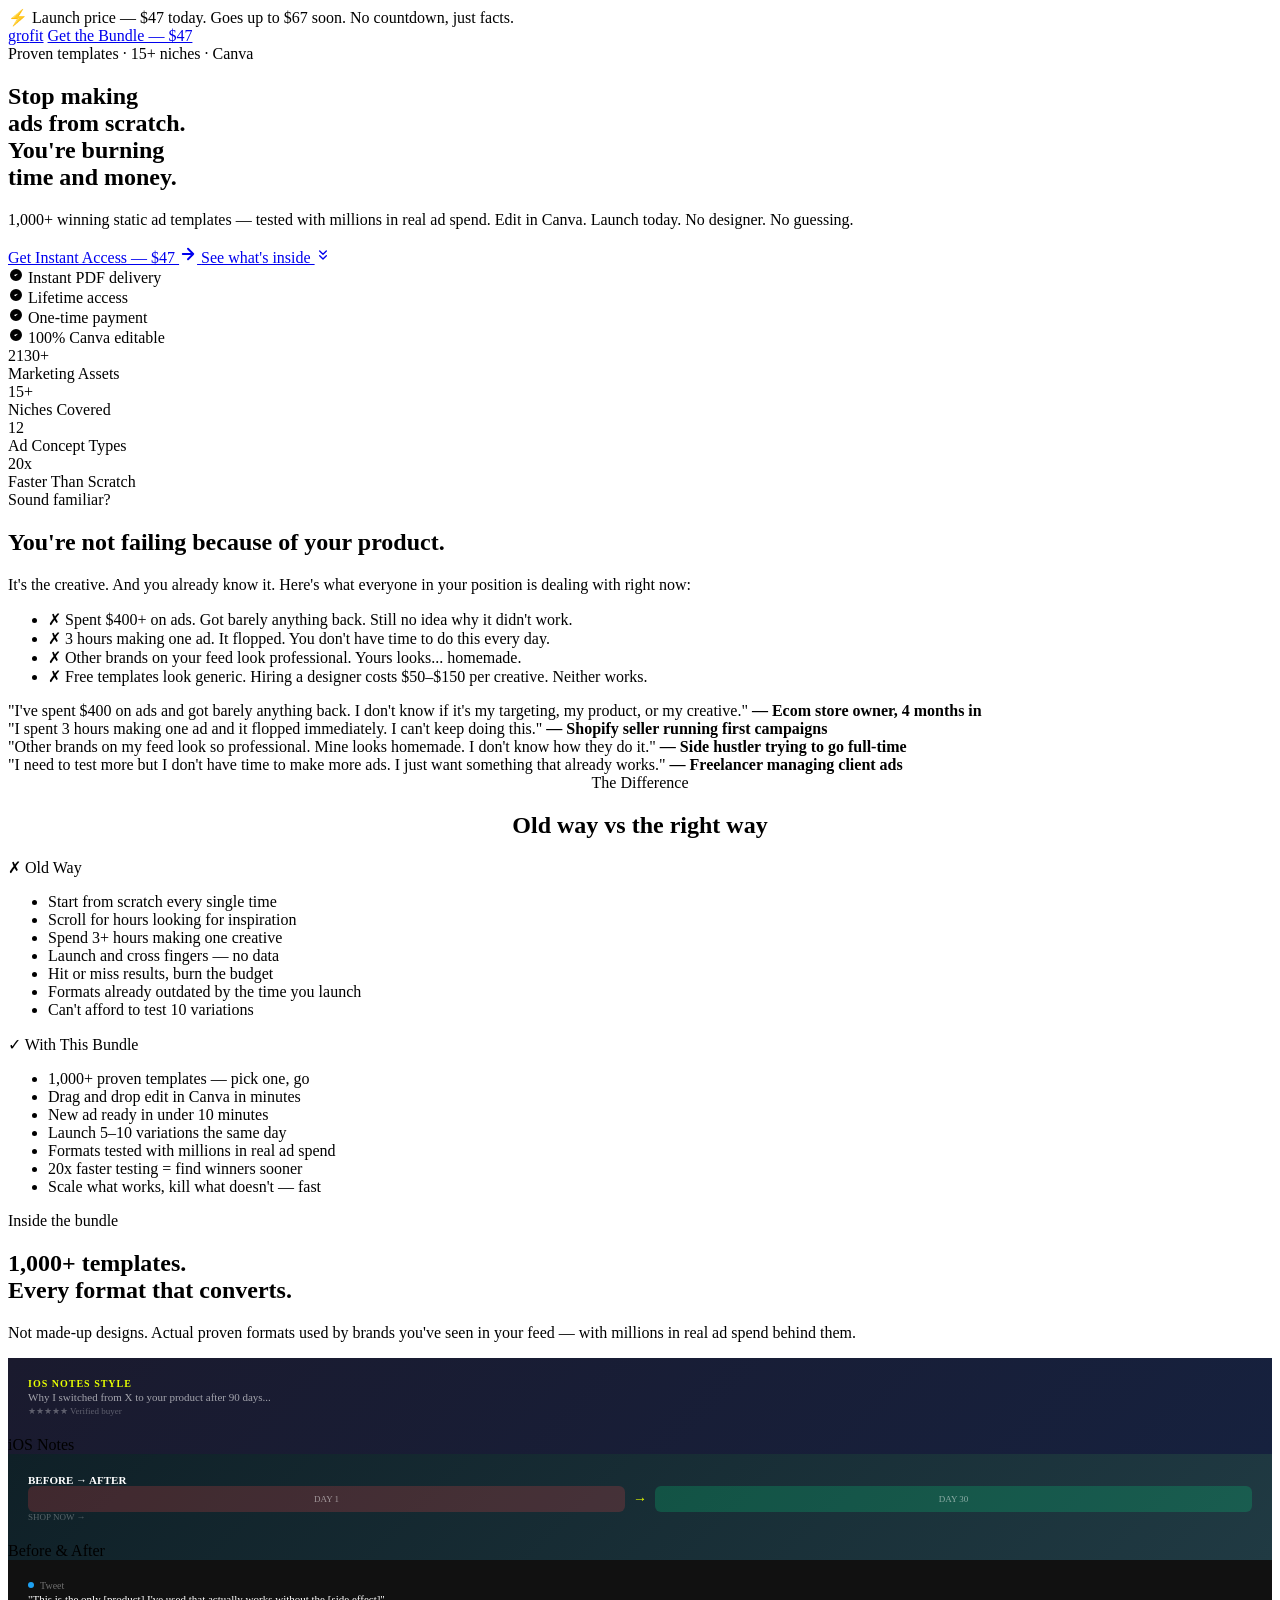
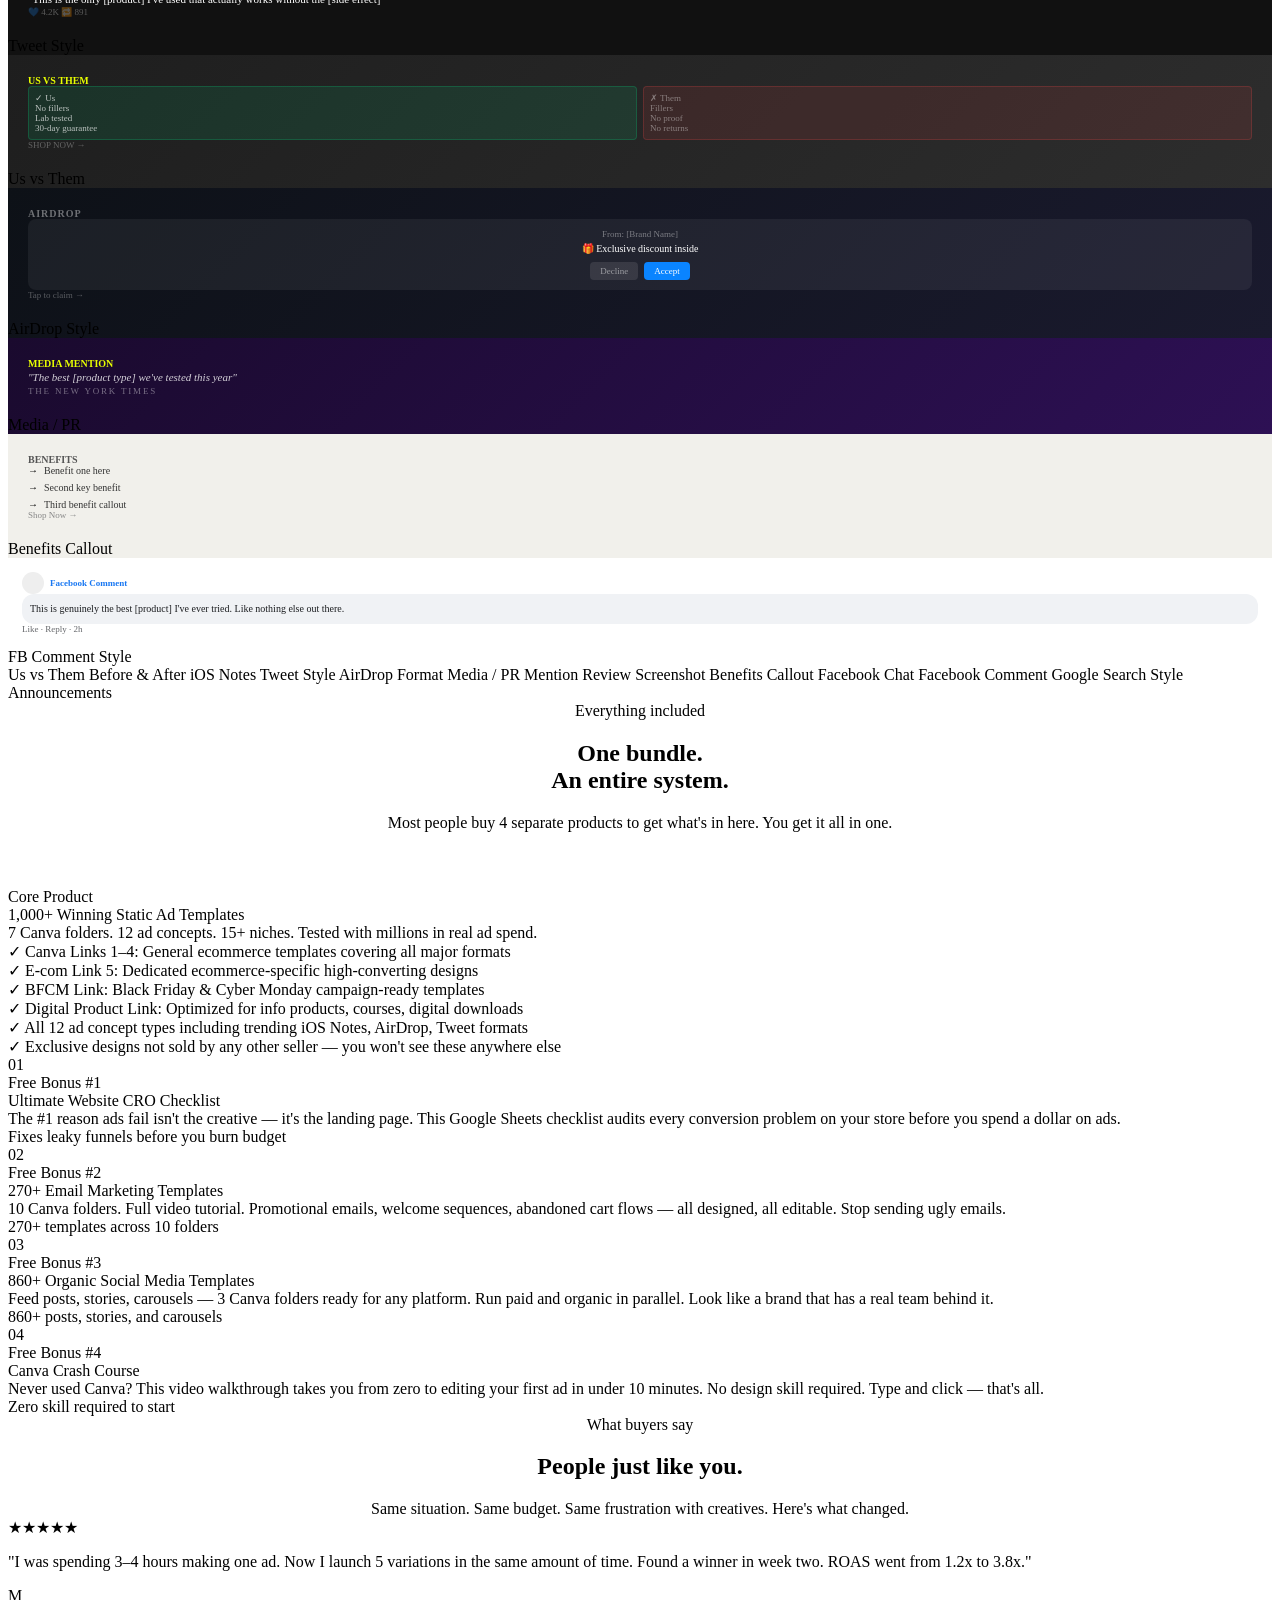
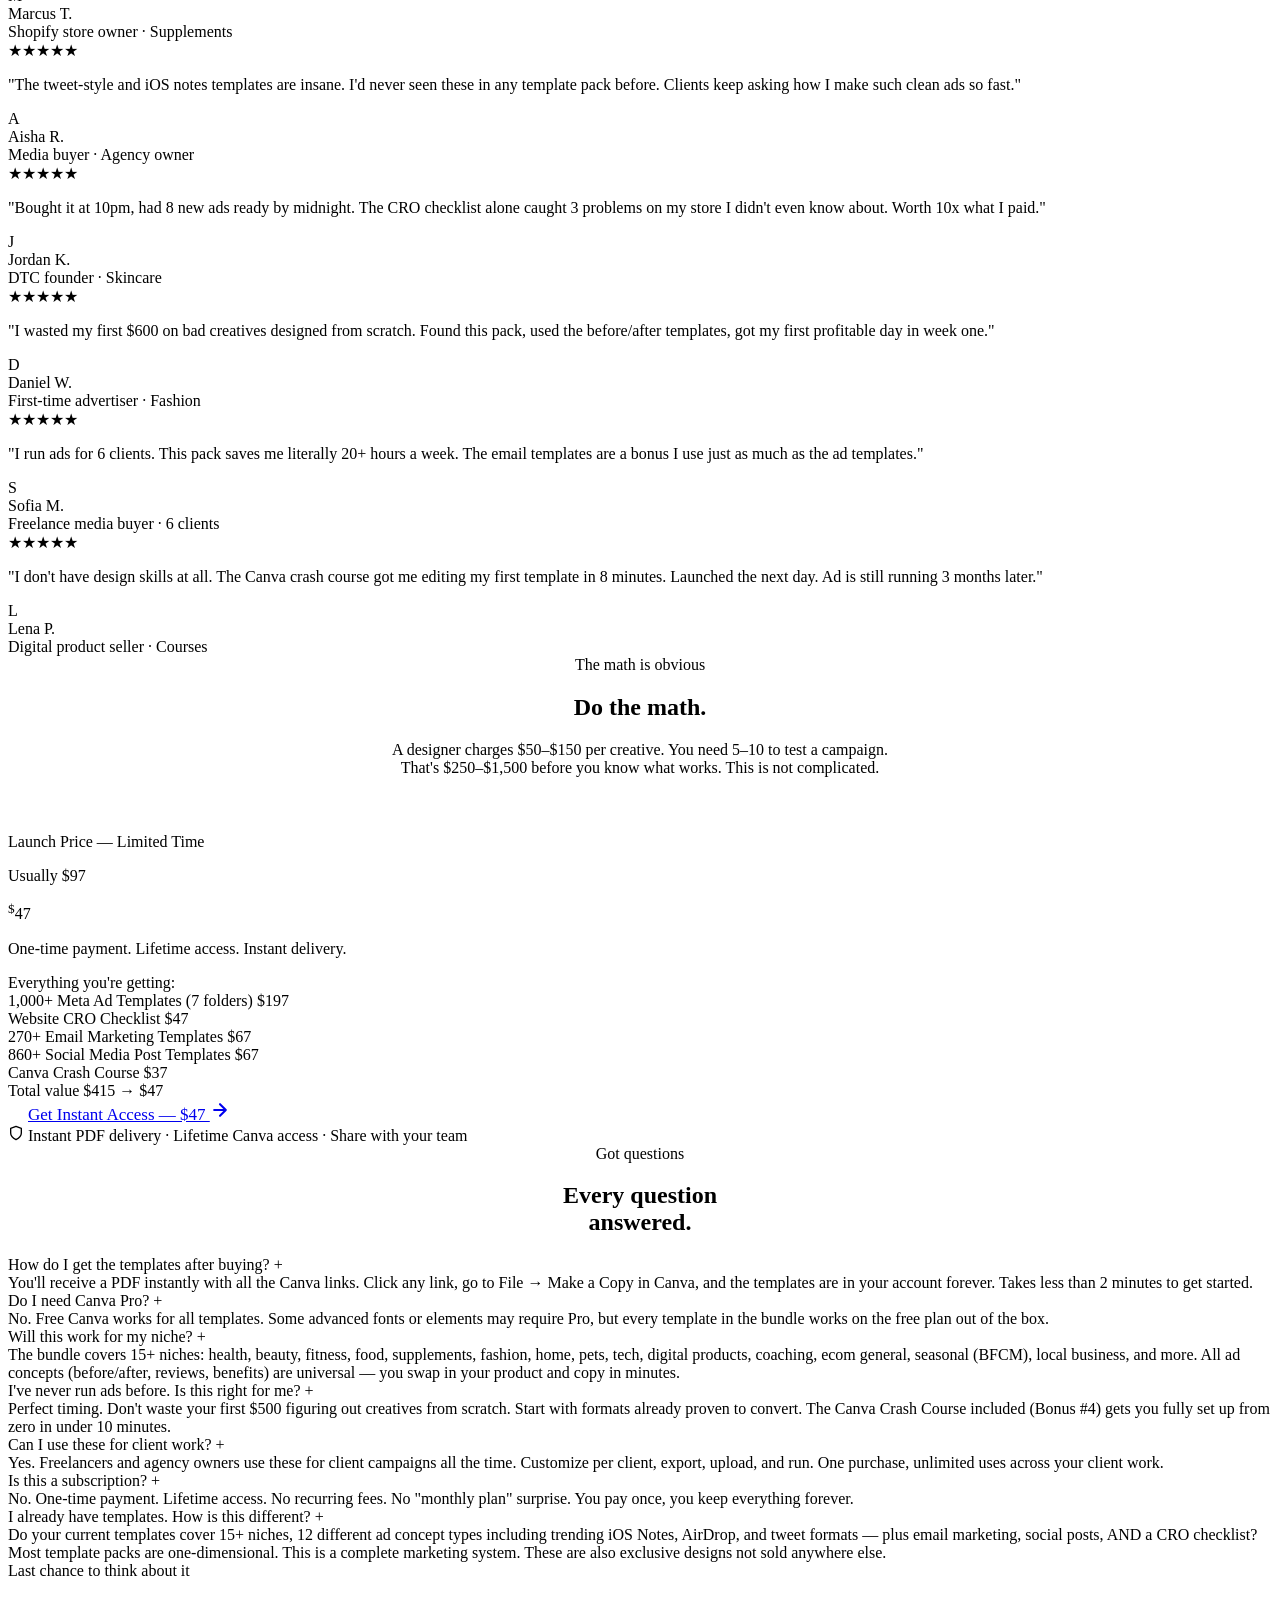
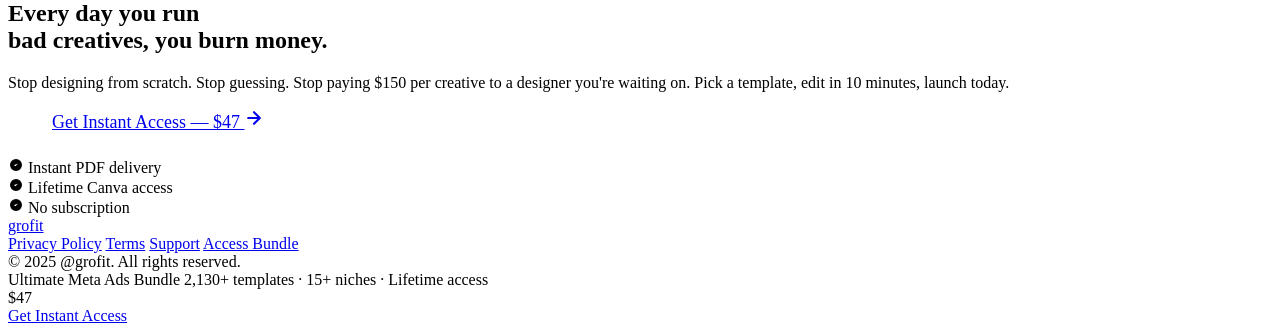
==== index.html @ 6b4cb8e0 "Add files via upload" ====
<!DOCTYPE html>
<html lang="en">
<head>
  <meta charset="UTF-8" />
  <meta name="viewport" content="width=device-width, initial-scale=1.0" />
  <meta name="description" content="1,000+ proven Meta ad templates. Edit in Canva. Launch same day. Used by top brands with millions in ad spend. One-time payment. Lifetime access." />
  <title>1,000+ Winning Meta Ad Templates — @grofit</title>

  <!-- Meta Pixel — REPLACE YOUR_PIXEL_ID -->
  <script>
    !function(f,b,e,v,n,t,s){if(f.fbq)return;n=f.fbq=function(){n.callMethod?
    n.callMethod.apply(n,arguments):n.queue.push(arguments)};if(!f._fbq)f._fbq=n;
    n.push=n;n.loaded=!0;n.version='2.0';n.queue=[];t=b.createElement(e);t.async=!0;
    t.src=v;s=b.getElementsByTagName(e)[0];s.parentNode.insertBefore(t,s)}(window,
    document,'script','https://connect.facebook.net/en_US/fbevents.js');
    fbq('init', 'YOUR_PIXEL_ID');
    fbq('track', 'PageView');
  </script>
  <noscript><img height="1" width="1" style="display:none"
    src="https://www.facebook.com/tr?id=YOUR_PIXEL_ID&ev=PageView&noscript=1"/></noscript>

  <link rel="stylesheet" href="/assets/styles.css" />
  <link rel="icon" type="image/svg+xml" href="data:image/svg+xml,<svg xmlns='http://www.w3.org/2000/svg' viewBox='0 0 100 100'><text y='.9em' font-size='90'>⚡</text></svg>" />
</head>
<body data-page="landing">

  <!-- ANNOUNCEMENT BAR -->
  <div class="announcement-bar">
    <span>⚡ Launch price — $47 today. Goes up to $67 soon. No countdown, just facts.</span>
  </div>

  <!-- NAV -->
  <nav class="nav">
    <div class="nav-inner">
      <a href="/" class="nav-logo">gro<span>fit</span></a>
      <a href="YOUR_CHECKOUT_LINK" class="nav-cta" onclick="trackEvent('InitiateCheckout')">Get the Bundle — $47</a>
    </div>
  </nav>

  <!-- HERO -->
  <section class="hero">
    <div class="container">
      <div class="hero-eyebrow">Proven templates · 15+ niches · Canva</div>

      <h1 class="hero-headline">
        Stop making<br />ads from <span class="yellow">scratch.</span><br />
        You're burning<br />time and money.
      </h1>

      <p class="hero-sub">
        1,000+ winning static ad templates — tested with millions in real ad spend. Edit in Canva. Launch today. No designer. No guessing.
      </p>

      <div class="hero-actions">
        <a href="YOUR_CHECKOUT_LINK" class="btn-primary" onclick="trackEvent('InitiateCheckout')">
          Get Instant Access — $47
          <svg width="18" height="18" viewBox="0 0 24 24" fill="none" stroke="currentColor" stroke-width="2.5" stroke-linecap="round" stroke-linejoin="round"><path d="M5 12h14M12 5l7 7-7 7"/></svg>
        </a>
        <a href="#offer" class="btn-secondary">
          See what's inside
          <svg width="16" height="16" viewBox="0 0 24 24" fill="none" stroke="currentColor" stroke-width="2" stroke-linecap="round" stroke-linejoin="round"><path d="M7 13l5 5 5-5M7 6l5 5 5-5"/></svg>
        </a>
      </div>

      <div class="hero-trust">
        <div class="trust-item">
          <svg width="16" height="16" viewBox="0 0 24 24" fill="currentColor"><path d="M9 12l2 2 4-4m6 2a9 9 0 11-18 0 9 9 0 0118 0z"/></svg>
          Instant PDF delivery
        </div>
        <div class="trust-item">
          <svg width="16" height="16" viewBox="0 0 24 24" fill="currentColor"><path d="M9 12l2 2 4-4m6 2a9 9 0 11-18 0 9 9 0 0118 0z"/></svg>
          Lifetime access
        </div>
        <div class="trust-item">
          <svg width="16" height="16" viewBox="0 0 24 24" fill="currentColor"><path d="M9 12l2 2 4-4m6 2a9 9 0 11-18 0 9 9 0 0118 0z"/></svg>
          One-time payment
        </div>
        <div class="trust-item">
          <svg width="16" height="16" viewBox="0 0 24 24" fill="currentColor"><path d="M9 12l2 2 4-4m6 2a9 9 0 11-18 0 9 9 0 0118 0z"/></svg>
          100% Canva editable
        </div>
      </div>
    </div>
  </section>

  <!-- STATS -->
  <div class="stats-strip reveal">
    <div class="stats-grid">
      <div class="stat-item">
        <div class="stat-number" data-target="2130" data-suffix="+">2130+</div>
        <div class="stat-label">Marketing Assets</div>
      </div>
      <div class="stat-item">
        <div class="stat-number" data-target="15" data-suffix="+">15+</div>
        <div class="stat-label">Niches Covered</div>
      </div>
      <div class="stat-item">
        <div class="stat-number" data-target="12">12</div>
        <div class="stat-label">Ad Concept Types</div>
      </div>
      <div class="stat-item">
        <div class="stat-number" data-target="20" data-suffix="x">20x</div>
        <div class="stat-label">Faster Than Scratch</div>
      </div>
    </div>
  </div>

  <!-- PROBLEM SECTION -->
  <section class="problem-section">
    <div class="container">
      <div class="problem-grid">
        <div>
          <div class="section-header reveal">
            <div class="section-tag">Sound familiar?</div>
            <h2 class="section-title">You're not failing because of your product.</h2>
            <p class="section-desc">It's the creative. And you already know it. Here's what everyone in your position is dealing with right now:</p>
          </div>

          <ul class="problem-list">
            <li class="problem-item reveal reveal-delay-1">
              <span class="problem-icon">✗</span>
              <span>Spent $400+ on ads. Got barely anything back. Still no idea why it didn't work.</span>
            </li>
            <li class="problem-item reveal reveal-delay-2">
              <span class="problem-icon">✗</span>
              <span>3 hours making one ad. It flopped. You don't have time to do this every day.</span>
            </li>
            <li class="problem-item reveal reveal-delay-3">
              <span class="problem-icon">✗</span>
              <span>Other brands on your feed look professional. Yours looks... homemade.</span>
            </li>
            <li class="problem-item reveal reveal-delay-4">
              <span class="problem-icon">✗</span>
              <span>Free templates look generic. Hiring a designer costs $50–$150 per creative. Neither works.</span>
            </li>
          </ul>
        </div>

        <div class="pain-quote-block reveal">
          <div class="pain-quotes">
            <div class="pain-quote">
              "I've spent $400 on ads and got barely anything back. I don't know if it's my targeting, my product, or my creative."
              <strong>— Ecom store owner, 4 months in</strong>
            </div>
            <div class="pain-quote">
              "I spent 3 hours making one ad and it flopped immediately. I can't keep doing this."
              <strong>— Shopify seller running first campaigns</strong>
            </div>
            <div class="pain-quote">
              "Other brands on my feed look so professional. Mine looks homemade. I don't know how they do it."
              <strong>— Side hustler trying to go full-time</strong>
            </div>
            <div class="pain-quote">
              "I need to test more but I don't have time to make more ads. I just want something that already works."
              <strong>— Freelancer managing client ads</strong>
            </div>
          </div>
        </div>
      </div>
    </div>
  </section>

  <!-- BEFORE / AFTER -->
  <section class="before-after-section">
    <div class="container">
      <div class="section-header reveal" style="text-align:center; max-width:600px; margin:0 auto 0;">
        <div class="section-tag">The Difference</div>
        <h2 class="section-title">Old way vs the right way</h2>
      </div>

      <div class="comparison-grid">
        <div class="comparison-col before reveal reveal-delay-1">
          <div class="comparison-label">
            <span>✗</span> Old Way
          </div>
          <ul class="comparison-items">
            <li class="comparison-item">
              <span class="dot"></span>
              Start from scratch every single time
            </li>
            <li class="comparison-item">
              <span class="dot"></span>
              Scroll for hours looking for inspiration
            </li>
            <li class="comparison-item">
              <span class="dot"></span>
              Spend 3+ hours making one creative
            </li>
            <li class="comparison-item">
              <span class="dot"></span>
              Launch and cross fingers — no data
            </li>
            <li class="comparison-item">
              <span class="dot"></span>
              Hit or miss results, burn the budget
            </li>
            <li class="comparison-item">
              <span class="dot"></span>
              Formats already outdated by the time you launch
            </li>
            <li class="comparison-item">
              <span class="dot"></span>
              Can't afford to test 10 variations
            </li>
          </ul>
        </div>

        <div class="comparison-col after reveal reveal-delay-2">
          <div class="comparison-label">
            <span>✓</span> With This Bundle
          </div>
          <ul class="comparison-items">
            <li class="comparison-item">
              <span class="dot"></span>
              1,000+ proven templates — pick one, go
            </li>
            <li class="comparison-item">
              <span class="dot"></span>
              Drag and drop edit in Canva in minutes
            </li>
            <li class="comparison-item">
              <span class="dot"></span>
              New ad ready in under 10 minutes
            </li>
            <li class="comparison-item">
              <span class="dot"></span>
              Launch 5–10 variations the same day
            </li>
            <li class="comparison-item">
              <span class="dot"></span>
              Formats tested with millions in real ad spend
            </li>
            <li class="comparison-item">
              <span class="dot"></span>
              20x faster testing = find winners sooner
            </li>
            <li class="comparison-item">
              <span class="dot"></span>
              Scale what works, kill what doesn't — fast
            </li>
          </ul>
        </div>
      </div>
    </div>
  </section>

  <!-- TEMPLATE PREVIEW -->
  <section class="templates-section" id="templates">
    <div class="container">
      <div class="section-header reveal">
        <div class="section-tag">Inside the bundle</div>
        <h2 class="section-title">1,000+ templates.<br />Every format that converts.</h2>
        <p class="section-desc">Not made-up designs. Actual proven formats used by brands you've seen in your feed — with millions in real ad spend behind them.</p>
      </div>

      <!-- Template preview grid using CSS-generated mockups -->
      <div class="template-grid">
        <!-- Row 1 -->
        <div class="template-card reveal" style="background: linear-gradient(135deg, #1a1a2e, #16213e);">
          <div style="padding:20px; height:100%; display:flex; flex-direction:column; justify-content:space-between;">
            <div style="font-size:10px; font-weight:700; color:#E8FF00; text-transform:uppercase; letter-spacing:0.1em;">iOS Notes Style</div>
            <div style="font-size:11px; color:rgba(255,255,255,0.6); line-height:1.5;">Why I switched from X to your product after 90 days...</div>
            <div style="font-size:9px; color:rgba(255,255,255,0.3);">★★★★★  Verified buyer</div>
          </div>
          <div class="overlay"><span>iOS Notes</span></div>
        </div>

        <div class="template-card reveal reveal-delay-1" style="background: linear-gradient(135deg, #0f2027, #203a43);">
          <div style="padding:20px; height:100%; display:flex; flex-direction:column; justify-content:space-between;">
            <div style="font-size:11px; font-weight:700; color:#fff; text-transform:uppercase;">Before → After</div>
            <div style="display:flex; gap:8px; align-items:center; justify-content:center; flex:1;">
              <div style="flex:1; background:rgba(255,69,69,0.2); border-radius:6px; padding:8px; font-size:9px; color:rgba(255,255,255,0.5); text-align:center;">DAY 1</div>
              <div style="color:#E8FF00; font-size:14px;">→</div>
              <div style="flex:1; background:rgba(0,232,135,0.2); border-radius:6px; padding:8px; font-size:9px; color:rgba(255,255,255,0.5); text-align:center;">DAY 30</div>
            </div>
            <div style="font-size:9px; color:rgba(255,255,255,0.3);">SHOP NOW →</div>
          </div>
          <div class="overlay"><span>Before & After</span></div>
        </div>

        <div class="template-card reveal reveal-delay-2" style="background: #111;">
          <div style="padding:20px; height:100%; display:flex; flex-direction:column; justify-content:space-between;">
            <div style="display:flex; align-items:center; gap:6px; font-size:10px; color:rgba(255,255,255,0.4);">
              <div style="width:6px;height:6px;border-radius:50%;background:#1DA1F2;"></div> Tweet
            </div>
            <div style="font-size:11px; color:#fff; line-height:1.5;">"This is the only [product] I've used that actually works without the [side effect]"</div>
            <div style="font-size:9px; color:rgba(255,255,255,0.3);">💙 4.2K  🔁 891</div>
          </div>
          <div class="overlay"><span>Tweet Style</span></div>
        </div>

        <div class="template-card reveal reveal-delay-3" style="background: linear-gradient(135deg, #1e1e1e, #2d2d2d);">
          <div style="padding:20px; height:100%; display:flex; flex-direction:column; justify-content:space-between;">
            <div style="font-size:10px; font-weight:700; color:#E8FF00; text-transform:uppercase;">Us vs Them</div>
            <div style="display:grid; grid-template-columns:1fr 1fr; gap:6px; font-size:9px;">
              <div style="background:rgba(0,232,135,0.1); border:1px solid rgba(0,232,135,0.2); border-radius:4px; padding:6px; color:rgba(255,255,255,0.7);">✓ Us<br/>No fillers<br/>Lab tested<br/>30-day guarantee</div>
              <div style="background:rgba(255,69,69,0.1); border:1px solid rgba(255,69,69,0.2); border-radius:4px; padding:6px; color:rgba(255,255,255,0.4);">✗ Them<br/>Fillers<br/>No proof<br/>No returns</div>
            </div>
            <div style="font-size:9px; color:rgba(255,255,255,0.3);">SHOP NOW →</div>
          </div>
          <div class="overlay"><span>Us vs Them</span></div>
        </div>

        <!-- Row 2 -->
        <div class="template-card reveal" style="background: linear-gradient(135deg, #0d1117, #1a1a2e);">
          <div style="padding:20px; height:100%; display:flex; flex-direction:column; justify-content:space-between;">
            <div style="font-size:10px; font-weight:700; color:rgba(255,255,255,0.4); text-transform:uppercase; letter-spacing:0.1em;">AirDrop</div>
            <div style="background:rgba(255,255,255,0.06); border-radius:8px; padding:10px; text-align:center;">
              <div style="font-size:9px; color:rgba(255,255,255,0.4); margin-bottom:4px;">From: [Brand Name]</div>
              <div style="font-size:10px; color:#fff;">🎁 Exclusive discount inside</div>
              <div style="display:flex; gap:6px; margin-top:8px; justify-content:center;">
                <div style="background:rgba(255,255,255,0.1); border-radius:4px; padding:4px 10px; font-size:9px; color:rgba(255,255,255,0.5);">Decline</div>
                <div style="background:#0a84ff; border-radius:4px; padding:4px 10px; font-size:9px; color:#fff;">Accept</div>
              </div>
            </div>
            <div style="font-size:9px; color:rgba(255,255,255,0.3);">Tap to claim →</div>
          </div>
          <div class="overlay"><span>AirDrop Style</span></div>
        </div>

        <div class="template-card reveal reveal-delay-1" style="background: linear-gradient(135deg, #1a0a2e, #2d1054);">
          <div style="padding:20px; height:100%; display:flex; flex-direction:column; justify-content:space-between;">
            <div style="font-size:10px; font-weight:700; color:#E8FF00; text-transform:uppercase;">Media Mention</div>
            <div style="font-size:11px; color:rgba(255,255,255,0.8); font-style:italic; line-height:1.5;">"The best [product type] we've tested this year"</div>
            <div style="font-size:9px; color:rgba(255,255,255,0.4); letter-spacing:0.2em;">THE NEW YORK TIMES</div>
          </div>
          <div class="overlay"><span>Media / PR</span></div>
        </div>

        <div class="template-card reveal reveal-delay-2" style="background: #f1f0eb;">
          <div style="padding:20px; height:100%; display:flex; flex-direction:column; justify-content:space-between;">
            <div style="font-size:10px; font-weight:700; color:#555; text-transform:uppercase;">Benefits</div>
            <div style="display:flex; flex-direction:column; gap:6px;">
              <div style="display:flex; align-items:center; gap:6px; font-size:10px; color:#333;">
                <span style="color:#000; font-weight:700;">→</span> Benefit one here
              </div>
              <div style="display:flex; align-items:center; gap:6px; font-size:10px; color:#333;">
                <span style="color:#000; font-weight:700;">→</span> Second key benefit
              </div>
              <div style="display:flex; align-items:center; gap:6px; font-size:10px; color:#333;">
                <span style="color:#000; font-weight:700;">→</span> Third benefit callout
              </div>
            </div>
            <div style="font-size:9px; color:#888;">Shop Now →</div>
          </div>
          <div class="overlay"><span>Benefits Callout</span></div>
        </div>

        <div class="template-card reveal reveal-delay-3" style="background: #fff;">
          <div style="padding:14px; height:100%; display:flex; flex-direction:column; justify-content:space-between;">
            <div style="display:flex; align-items:center; gap:6px;">
              <div style="width:22px;height:22px;border-radius:50%;background:#eee;"></div>
              <div style="font-size:9px; color:#1877f2; font-weight:700;">Facebook Comment</div>
            </div>
            <div style="background:#f0f2f5; border-radius:12px; padding:8px; font-size:10px; color:#1c1e21; line-height:1.4;">This is genuinely the best [product] I've ever tried. Like nothing else out there.</div>
            <div style="font-size:9px; color:#65676b;">Like · Reply · 2h</div>
          </div>
          <div class="overlay"><span>FB Comment Style</span></div>
        </div>
      </div>

      <!-- Concept Tags -->
      <div class="concept-tags reveal">
        <span class="concept-tag">Us vs Them</span>
        <span class="concept-tag">Before & After</span>
        <span class="concept-tag">iOS Notes</span>
        <span class="concept-tag">Tweet Style</span>
        <span class="concept-tag">AirDrop Format</span>
        <span class="concept-tag">Media / PR Mention</span>
        <span class="concept-tag">Review Screenshot</span>
        <span class="concept-tag">Benefits Callout</span>
        <span class="concept-tag">Facebook Chat</span>
        <span class="concept-tag">Facebook Comment</span>
        <span class="concept-tag">Google Search Style</span>
        <span class="concept-tag">Announcements</span>
      </div>
    </div>
  </section>

  <!-- OFFER STACK -->
  <section class="offer-section" id="offer">
    <div class="container">
      <div class="section-header reveal" style="text-align:center; max-width:580px; margin:0 auto 56px;">
        <div class="section-tag">Everything included</div>
        <h2 class="section-title">One bundle.<br />An entire system.</h2>
        <p class="section-desc" style="margin:0 auto;">Most people buy 4 separate products to get what's in here. You get it all in one.</p>
      </div>

      <!-- Core Offer -->
      <div class="offer-main reveal">
        <div class="offer-badge">Core Product</div>
        <div class="offer-title">1,000+ Winning Static Ad Templates</div>
        <div class="offer-subtitle">7 Canva folders. 12 ad concepts. 15+ niches. Tested with millions in real ad spend.</div>
        <div class="offer-features">
          <div class="offer-feature">
            <span class="check">✓</span>
            <span>Canva Links 1–4: General ecommerce templates covering all major formats</span>
          </div>
          <div class="offer-feature">
            <span class="check">✓</span>
            <span>E-com Link 5: Dedicated ecommerce-specific high-converting designs</span>
          </div>
          <div class="offer-feature">
            <span class="check">✓</span>
            <span>BFCM Link: Black Friday & Cyber Monday campaign-ready templates</span>
          </div>
          <div class="offer-feature">
            <span class="check">✓</span>
            <span>Digital Product Link: Optimized for info products, courses, digital downloads</span>
          </div>
          <div class="offer-feature">
            <span class="check">✓</span>
            <span>All 12 ad concept types including trending iOS Notes, AirDrop, Tweet formats</span>
          </div>
          <div class="offer-feature">
            <span class="check">✓</span>
            <span>Exclusive designs not sold by any other seller — you won't see these anywhere else</span>
          </div>
        </div>
      </div>

      <!-- Bonuses -->
      <div class="bonuses-grid">
        <div class="bonus-card reveal reveal-delay-1">
          <div class="bonus-number">01</div>
          <div class="bonus-tag">Free Bonus #1</div>
          <div class="bonus-title">Ultimate Website CRO Checklist</div>
          <div class="bonus-desc">The #1 reason ads fail isn't the creative — it's the landing page. This Google Sheets checklist audits every conversion problem on your store before you spend a dollar on ads.</div>
          <span class="bonus-value">Fixes leaky funnels before you burn budget</span>
        </div>

        <div class="bonus-card reveal reveal-delay-2">
          <div class="bonus-number">02</div>
          <div class="bonus-tag">Free Bonus #2</div>
          <div class="bonus-title">270+ Email Marketing Templates</div>
          <div class="bonus-desc">10 Canva folders. Full video tutorial. Promotional emails, welcome sequences, abandoned cart flows — all designed, all editable. Stop sending ugly emails.</div>
          <span class="bonus-value">270+ templates across 10 folders</span>
        </div>

        <div class="bonus-card reveal reveal-delay-3">
          <div class="bonus-number">03</div>
          <div class="bonus-tag">Free Bonus #3</div>
          <div class="bonus-title">860+ Organic Social Media Templates</div>
          <div class="bonus-desc">Feed posts, stories, carousels — 3 Canva folders ready for any platform. Run paid and organic in parallel. Look like a brand that has a real team behind it.</div>
          <span class="bonus-value">860+ posts, stories, and carousels</span>
        </div>

        <div class="bonus-card reveal reveal-delay-4">
          <div class="bonus-number">04</div>
          <div class="bonus-tag">Free Bonus #4</div>
          <div class="bonus-title">Canva Crash Course</div>
          <div class="bonus-desc">Never used Canva? This video walkthrough takes you from zero to editing your first ad in under 10 minutes. No design skill required. Type and click — that's all.</div>
          <span class="bonus-value">Zero skill required to start</span>
        </div>
      </div>
    </div>
  </section>

  <!-- SOCIAL PROOF -->
  <section class="proof-section" id="proof">
    <div class="container">
      <div class="section-header reveal" style="text-align:center; max-width:560px; margin:0 auto 0;">
        <div class="section-tag">What buyers say</div>
        <h2 class="section-title">People just like you.</h2>
        <p class="section-desc" style="margin:0 auto;">Same situation. Same budget. Same frustration with creatives. Here's what changed.</p>
      </div>

      <div class="proof-grid">
        <div class="proof-card reveal reveal-delay-1">
          <div class="proof-stars">★★★★★</div>
          <p class="proof-text">"I was spending 3–4 hours making one ad. Now I launch 5 variations in the same amount of time. Found a winner in week two. ROAS went from 1.2x to 3.8x."</p>
          <div class="proof-author">
            <div class="proof-avatar">M</div>
            <div>
              <div class="proof-name">Marcus T.</div>
              <div class="proof-role">Shopify store owner · Supplements</div>
            </div>
          </div>
        </div>

        <div class="proof-card reveal reveal-delay-2">
          <div class="proof-stars">★★★★★</div>
          <p class="proof-text">"The tweet-style and iOS notes templates are insane. I'd never seen these in any template pack before. Clients keep asking how I make such clean ads so fast."</p>
          <div class="proof-author">
            <div class="proof-avatar">A</div>
            <div>
              <div class="proof-name">Aisha R.</div>
              <div class="proof-role">Media buyer · Agency owner</div>
            </div>
          </div>
        </div>

        <div class="proof-card reveal reveal-delay-3">
          <div class="proof-stars">★★★★★</div>
          <p class="proof-text">"Bought it at 10pm, had 8 new ads ready by midnight. The CRO checklist alone caught 3 problems on my store I didn't even know about. Worth 10x what I paid."</p>
          <div class="proof-author">
            <div class="proof-avatar">J</div>
            <div>
              <div class="proof-name">Jordan K.</div>
              <div class="proof-role">DTC founder · Skincare</div>
            </div>
          </div>
        </div>

        <div class="proof-card reveal">
          <div class="proof-stars">★★★★★</div>
          <p class="proof-text">"I wasted my first $600 on bad creatives designed from scratch. Found this pack, used the before/after templates, got my first profitable day in week one."</p>
          <div class="proof-author">
            <div class="proof-avatar">D</div>
            <div>
              <div class="proof-name">Daniel W.</div>
              <div class="proof-role">First-time advertiser · Fashion</div>
            </div>
          </div>
        </div>

        <div class="proof-card reveal reveal-delay-1">
          <div class="proof-stars">★★★★★</div>
          <p class="proof-text">"I run ads for 6 clients. This pack saves me literally 20+ hours a week. The email templates are a bonus I use just as much as the ad templates."</p>
          <div class="proof-author">
            <div class="proof-avatar">S</div>
            <div>
              <div class="proof-name">Sofia M.</div>
              <div class="proof-role">Freelance media buyer · 6 clients</div>
            </div>
          </div>
        </div>

        <div class="proof-card reveal reveal-delay-2">
          <div class="proof-stars">★★★★★</div>
          <p class="proof-text">"I don't have design skills at all. The Canva crash course got me editing my first template in 8 minutes. Launched the next day. Ad is still running 3 months later."</p>
          <div class="proof-author">
            <div class="proof-avatar">L</div>
            <div>
              <div class="proof-name">Lena P.</div>
              <div class="proof-role">Digital product seller · Courses</div>
            </div>
          </div>
        </div>
      </div>
    </div>
  </section>

  <!-- PRICING -->
  <section class="pricing-section" id="pricing">
    <div class="container">
      <div class="section-header reveal" style="text-align:center; max-width:520px; margin:0 auto 56px;">
        <div class="section-tag">The math is obvious</div>
        <h2 class="section-title">Do the math.</h2>
        <p class="section-desc" style="margin:0 auto;">A designer charges $50–$150 per creative. You need 5–10 to test a campaign. That's $250–$1,500 before you know what works. This is not complicated.</p>
      </div>

      <div class="pricing-card reveal">
        <div class="price-tag">Launch Price — Limited Time</div>
        <p class="price-anchor">Usually $97</p>
        <div class="price-display"><sup>$</sup>47</div>
        <p class="price-label">One-time payment. Lifetime access. Instant delivery.</p>

        <div class="price-includes">
          <div class="price-includes-title">Everything you're getting:</div>
          <div class="price-item">
            <span class="price-item-name">1,000+ Meta Ad Templates (7 folders)</span>
            <span class="price-item-val">$197</span>
          </div>
          <div class="price-item">
            <span class="price-item-name">Website CRO Checklist</span>
            <span class="price-item-val">$47</span>
          </div>
          <div class="price-item">
            <span class="price-item-name">270+ Email Marketing Templates</span>
            <span class="price-item-val">$67</span>
          </div>
          <div class="price-item">
            <span class="price-item-name">860+ Social Media Post Templates</span>
            <span class="price-item-val">$67</span>
          </div>
          <div class="price-item">
            <span class="price-item-name">Canva Crash Course</span>
            <span class="price-item-val">$37</span>
          </div>
          <div class="price-total">
            <span class="price-total-label">Total value</span>
            <span class="price-total-value">$415 → $47</span>
          </div>
        </div>

        <a href="YOUR_CHECKOUT_LINK" class="btn-primary" style="width:100%; justify-content:center; font-size:17px; padding:20px;" onclick="trackEvent('InitiateCheckout')">
          Get Instant Access — $47
          <svg width="20" height="20" viewBox="0 0 24 24" fill="none" stroke="currentColor" stroke-width="2.5" stroke-linecap="round" stroke-linejoin="round"><path d="M5 12h14M12 5l7 7-7 7"/></svg>
        </a>

        <div class="guarantee-line">
          <svg width="16" height="16" viewBox="0 0 24 24" fill="none" stroke="currentColor" stroke-width="2" stroke-linecap="round" stroke-linejoin="round"><path d="M12 22s8-4 8-10V5l-8-3-8 3v7c0 6 8 10 8 10z"/></svg>
          Instant PDF delivery · Lifetime Canva access · Share with your team
        </div>
      </div>
    </div>
  </section>

  <!-- FAQ -->
  <section class="faq-section" id="faq">
    <div class="container">
      <div class="section-header reveal" style="text-align:center; max-width:480px; margin:0 auto 0;">
        <div class="section-tag">Got questions</div>
        <h2 class="section-title">Every question<br />answered.</h2>
      </div>

      <div class="faq-list">
        <div class="faq-item">
          <div class="faq-question">
            How do I get the templates after buying?
            <span class="faq-icon">+</span>
          </div>
          <div class="faq-answer">
            <div class="faq-answer-inner">You'll receive a PDF instantly with all the Canva links. Click any link, go to File → Make a Copy in Canva, and the templates are in your account forever. Takes less than 2 minutes to get started.</div>
          </div>
        </div>

        <div class="faq-item">
          <div class="faq-question">
            Do I need Canva Pro?
            <span class="faq-icon">+</span>
          </div>
          <div class="faq-answer">
            <div class="faq-answer-inner">No. Free Canva works for all templates. Some advanced fonts or elements may require Pro, but every template in the bundle works on the free plan out of the box.</div>
          </div>
        </div>

        <div class="faq-item">
          <div class="faq-question">
            Will this work for my niche?
            <span class="faq-icon">+</span>
          </div>
          <div class="faq-answer">
            <div class="faq-answer-inner">The bundle covers 15+ niches: health, beauty, fitness, food, supplements, fashion, home, pets, tech, digital products, coaching, ecom general, seasonal (BFCM), local business, and more. All ad concepts (before/after, reviews, benefits) are universal — you swap in your product and copy in minutes.</div>
          </div>
        </div>

        <div class="faq-item">
          <div class="faq-question">
            I've never run ads before. Is this right for me?
            <span class="faq-icon">+</span>
          </div>
          <div class="faq-answer">
            <div class="faq-answer-inner">Perfect timing. Don't waste your first $500 figuring out creatives from scratch. Start with formats already proven to convert. The Canva Crash Course included (Bonus #4) gets you fully set up from zero in under 10 minutes.</div>
          </div>
        </div>

        <div class="faq-item">
          <div class="faq-question">
            Can I use these for client work?
            <span class="faq-icon">+</span>
          </div>
          <div class="faq-answer">
            <div class="faq-answer-inner">Yes. Freelancers and agency owners use these for client campaigns all the time. Customize per client, export, upload, and run. One purchase, unlimited uses across your client work.</div>
          </div>
        </div>

        <div class="faq-item">
          <div class="faq-question">
            Is this a subscription?
            <span class="faq-icon">+</span>
          </div>
          <div class="faq-answer">
            <div class="faq-answer-inner">No. One-time payment. Lifetime access. No recurring fees. No "monthly plan" surprise. You pay once, you keep everything forever.</div>
          </div>
        </div>

        <div class="faq-item">
          <div class="faq-question">
            I already have templates. How is this different?
            <span class="faq-icon">+</span>
          </div>
          <div class="faq-answer">
            <div class="faq-answer-inner">Do your current templates cover 15+ niches, 12 different ad concept types including trending iOS Notes, AirDrop, and tweet formats — plus email marketing, social posts, AND a CRO checklist? Most template packs are one-dimensional. This is a complete marketing system. These are also exclusive designs not sold anywhere else.</div>
          </div>
        </div>
      </div>
    </div>
  </section>

  <!-- FINAL CTA -->
  <section class="final-cta">
    <div class="container">
      <div class="section-tag reveal">Last chance to think about it</div>
      <h2 class="section-title reveal">Every day you run<br />bad creatives, <span style="color:var(--yellow)">you burn money.</span></h2>
      <p class="section-desc reveal">Stop designing from scratch. Stop guessing. Stop paying $150 per creative to a designer you're waiting on. Pick a template, edit in 10 minutes, launch today.</p>

      <a href="YOUR_CHECKOUT_LINK" class="btn-primary reveal" style="font-size:18px; padding:22px 44px;" onclick="trackEvent('InitiateCheckout')">
        Get Instant Access — $47
        <svg width="20" height="20" viewBox="0 0 24 24" fill="none" stroke="currentColor" stroke-width="2.5" stroke-linecap="round" stroke-linejoin="round"><path d="M5 12h14M12 5l7 7-7 7"/></svg>
      </a>

      <div class="hero-trust reveal" style="justify-content:center; margin-top:24px;">
        <div class="trust-item">
          <svg width="16" height="16" viewBox="0 0 24 24" fill="currentColor"><path d="M9 12l2 2 4-4m6 2a9 9 0 11-18 0 9 9 0 0118 0z"/></svg>
          Instant PDF delivery
        </div>
        <div class="trust-item">
          <svg width="16" height="16" viewBox="0 0 24 24" fill="currentColor"><path d="M9 12l2 2 4-4m6 2a9 9 0 11-18 0 9 9 0 0118 0z"/></svg>
          Lifetime Canva access
        </div>
        <div class="trust-item">
          <svg width="16" height="16" viewBox="0 0 24 24" fill="currentColor"><path d="M9 12l2 2 4-4m6 2a9 9 0 11-18 0 9 9 0 0118 0z"/></svg>
          No subscription
        </div>
      </div>
    </div>
  </section>

  <!-- FOOTER -->
  <footer class="footer">
    <div class="container">
      <div class="footer-inner">
        <a href="/" class="footer-logo">grofit</a>
        <div class="footer-links">
          <a href="#">Privacy Policy</a>
          <a href="#">Terms</a>
          <a href="mailto:hello@grofit.com">Support</a>
          <a href="/access.html">Access Bundle</a>
        </div>
        <span class="footer-copy">© 2025 @grofit. All rights reserved.</span>
      </div>
    </div>
  </footer>

  <!-- STICKY CTA BAR -->
  <div class="sticky-cta" id="sticky-cta">
    <div class="sticky-cta-inner">
      <div>
        <div class="sticky-cta-text">
          Ultimate Meta Ads Bundle
          <span>2,130+ templates · 15+ niches · Lifetime access</span>
        </div>
      </div>
      <div class="sticky-price">$47</div>
      <a href="YOUR_CHECKOUT_LINK" class="btn-primary" style="white-space:nowrap;" onclick="trackEvent('InitiateCheckout')">
        Get Instant Access
      </a>
    </div>
  </div>

  <script src="/assets/script.js"></script>
</body>
</html>
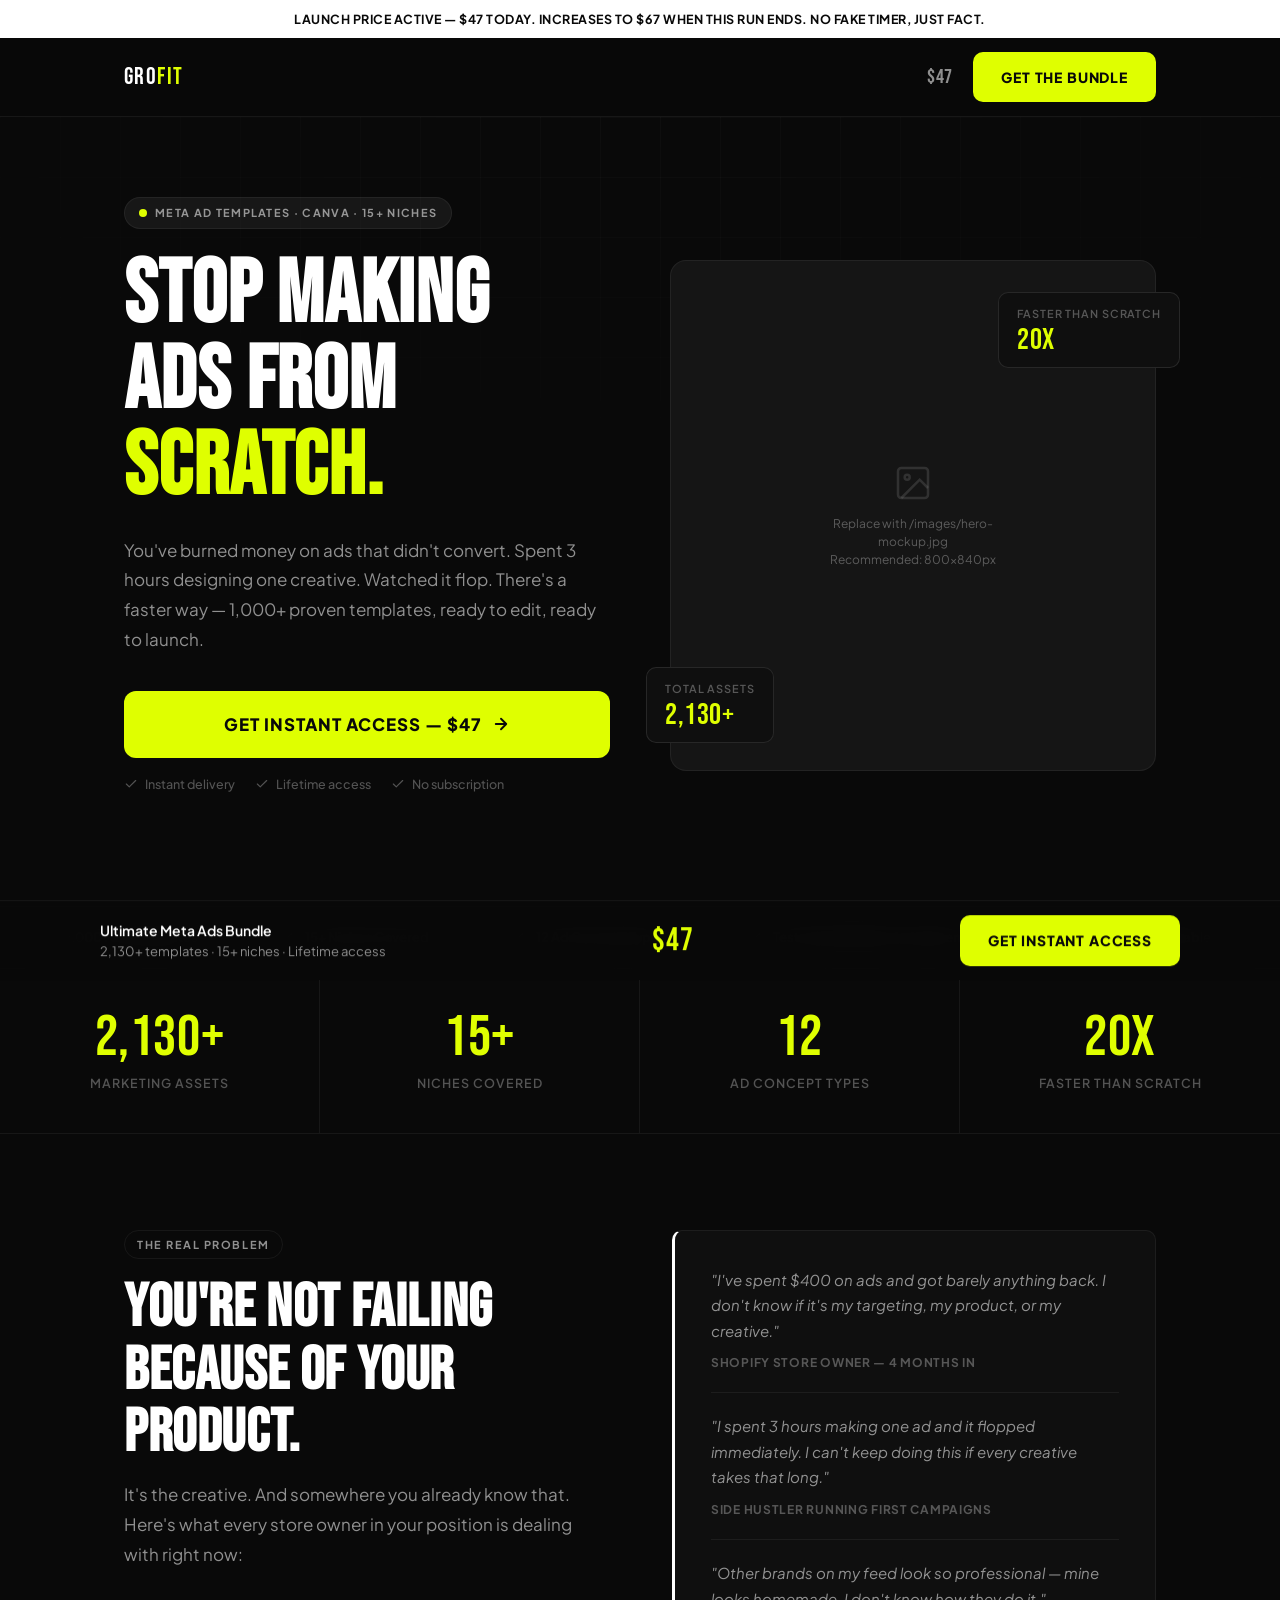
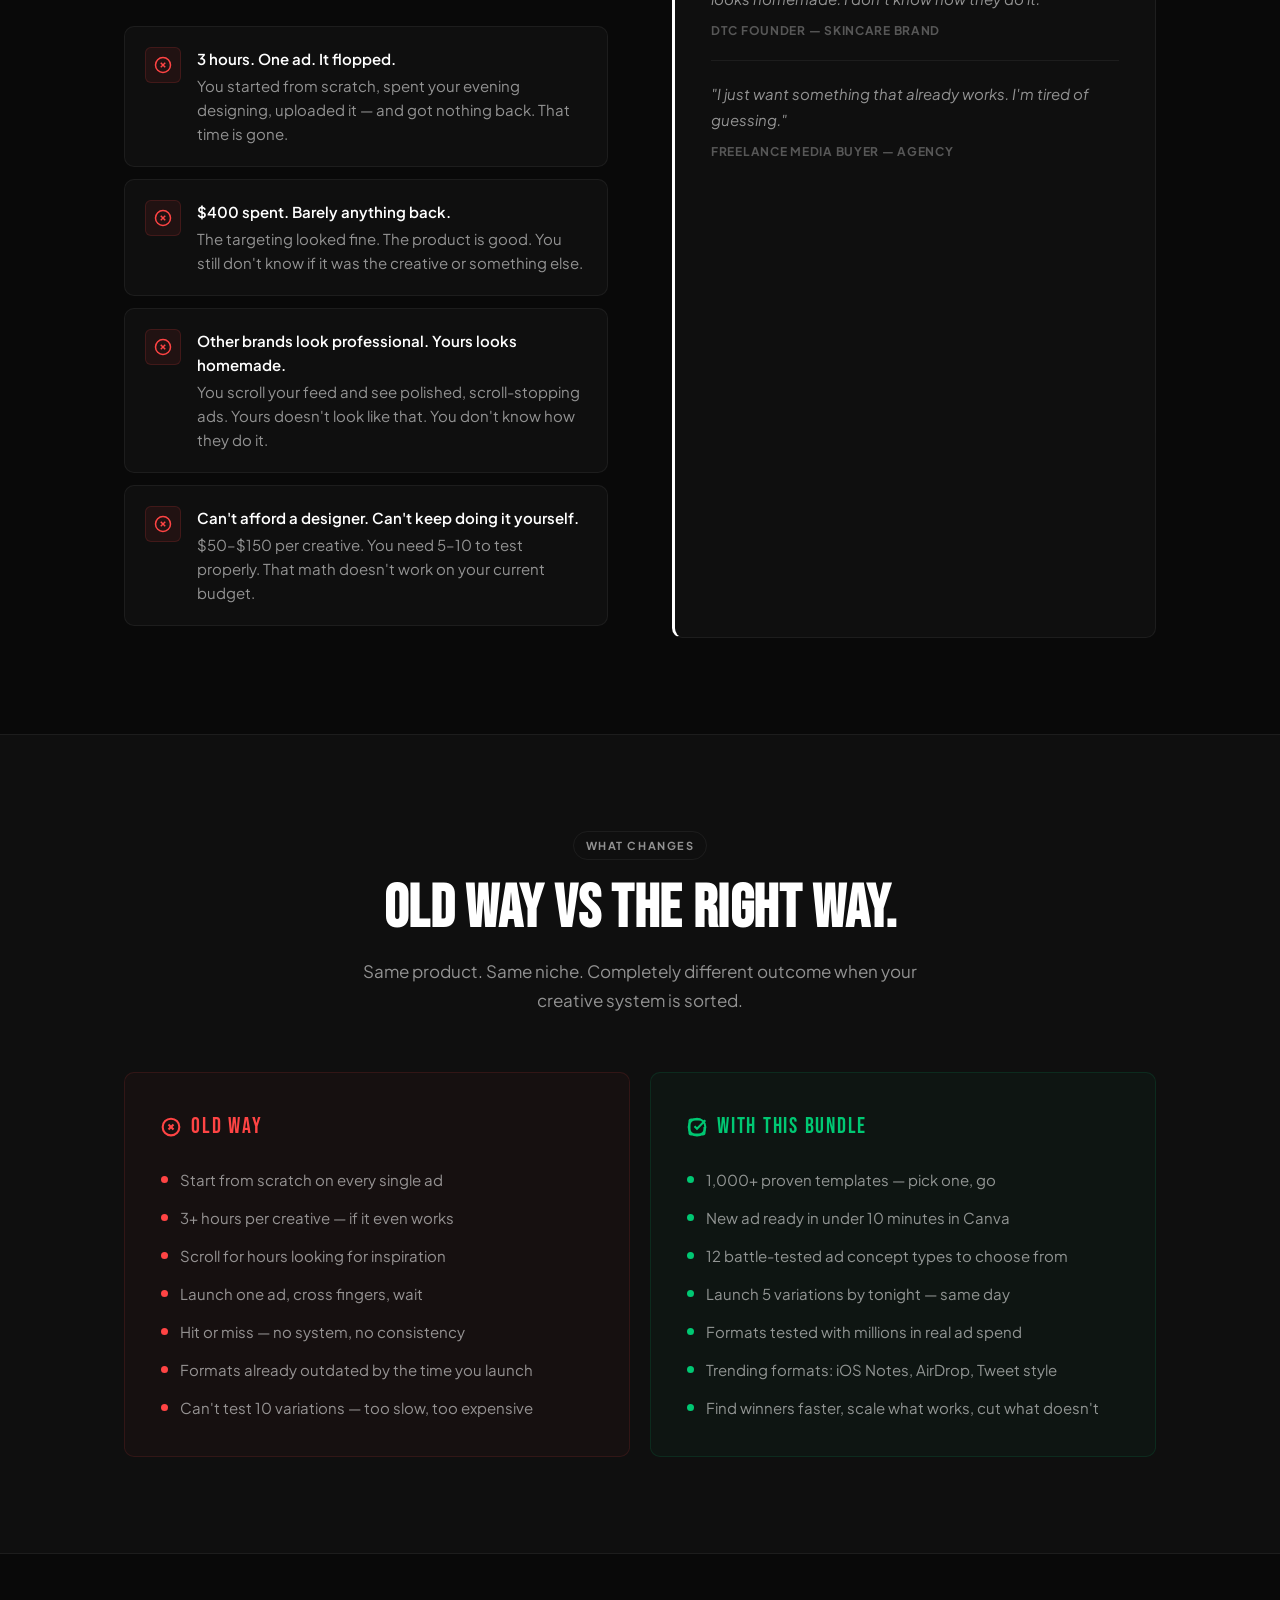
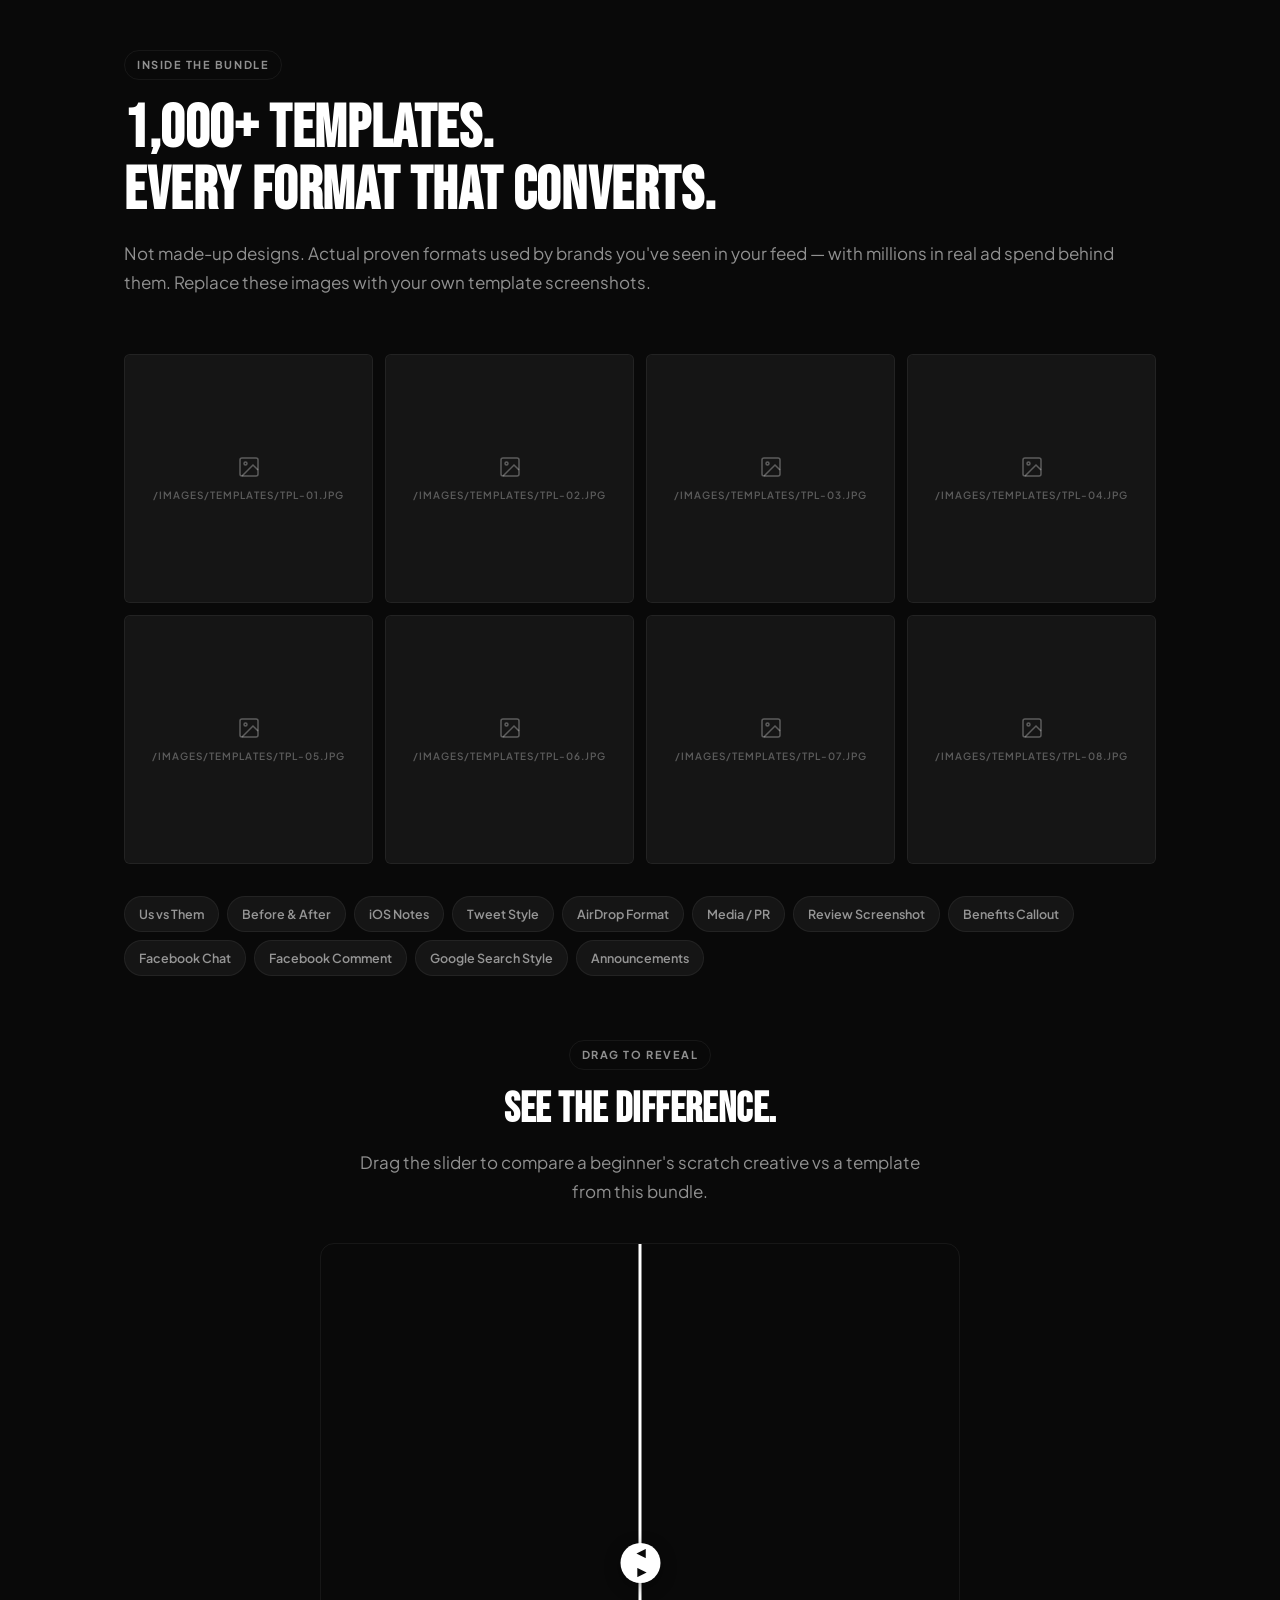
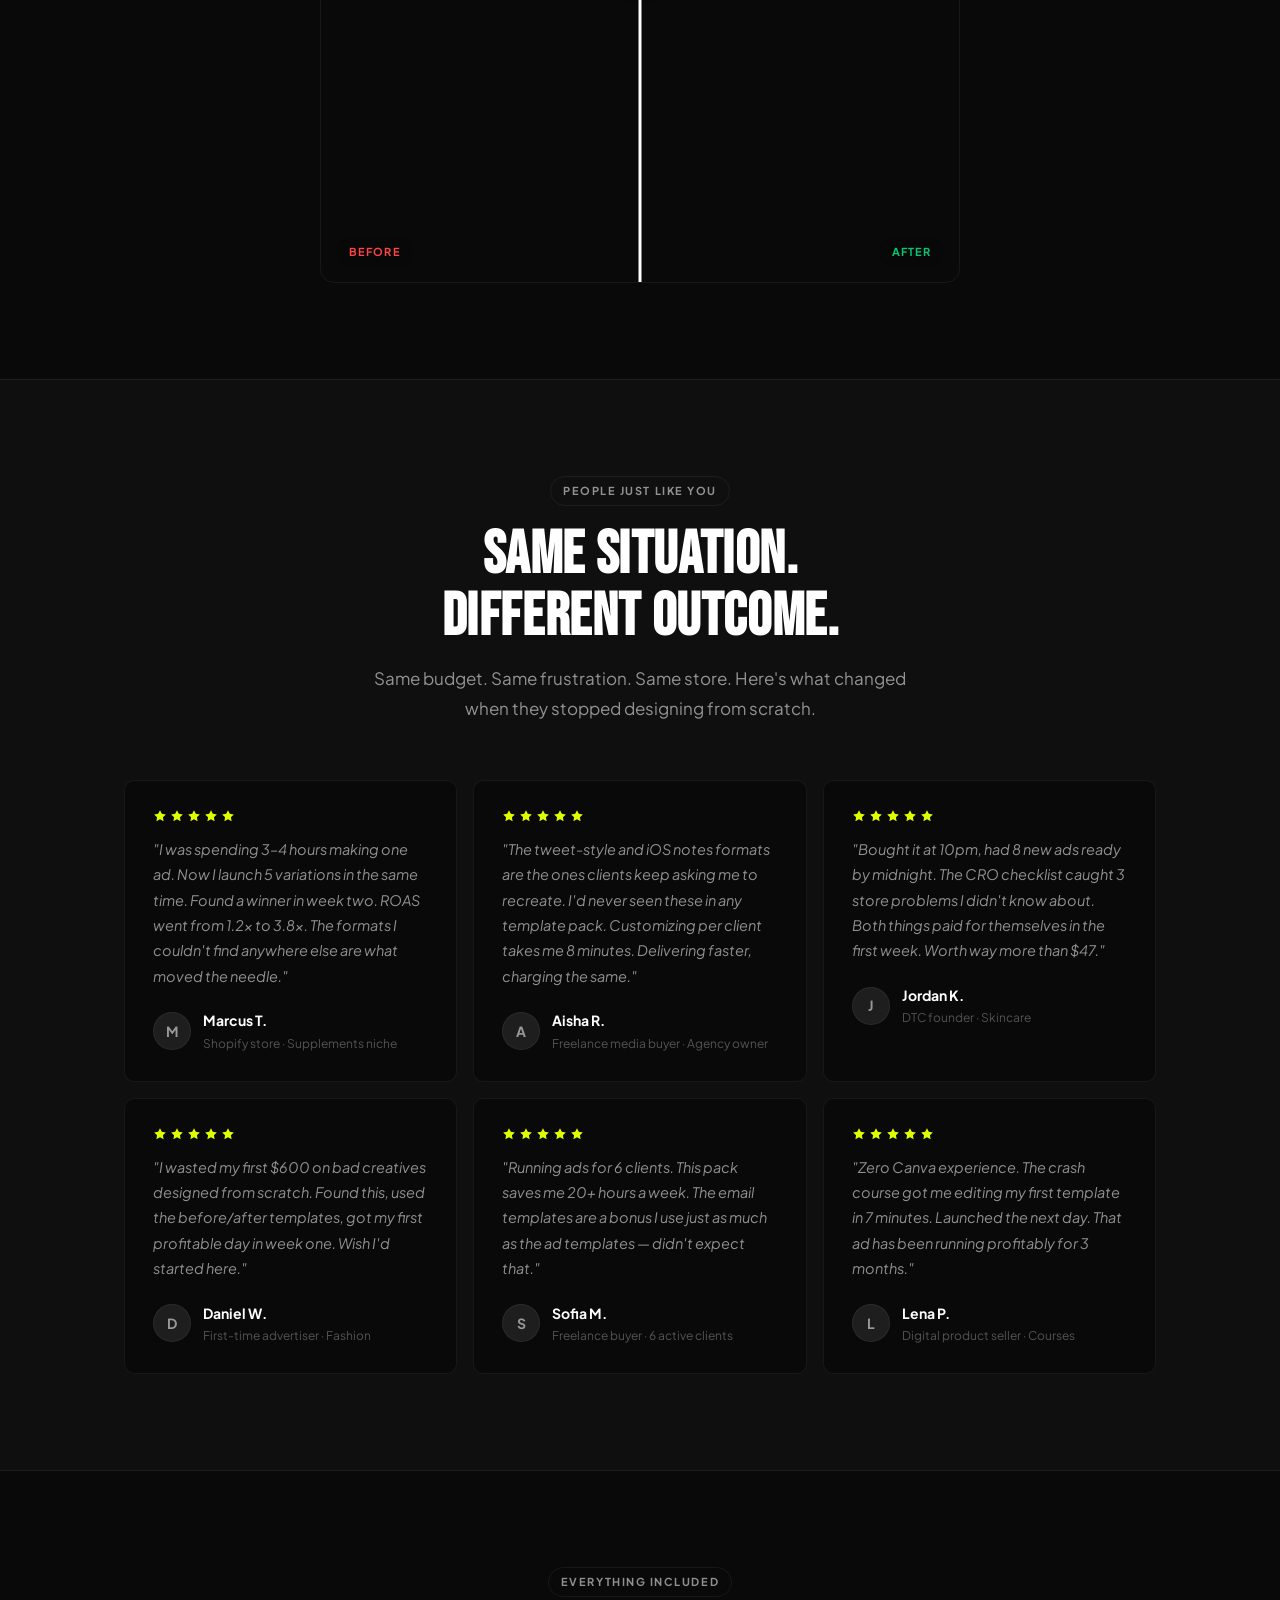
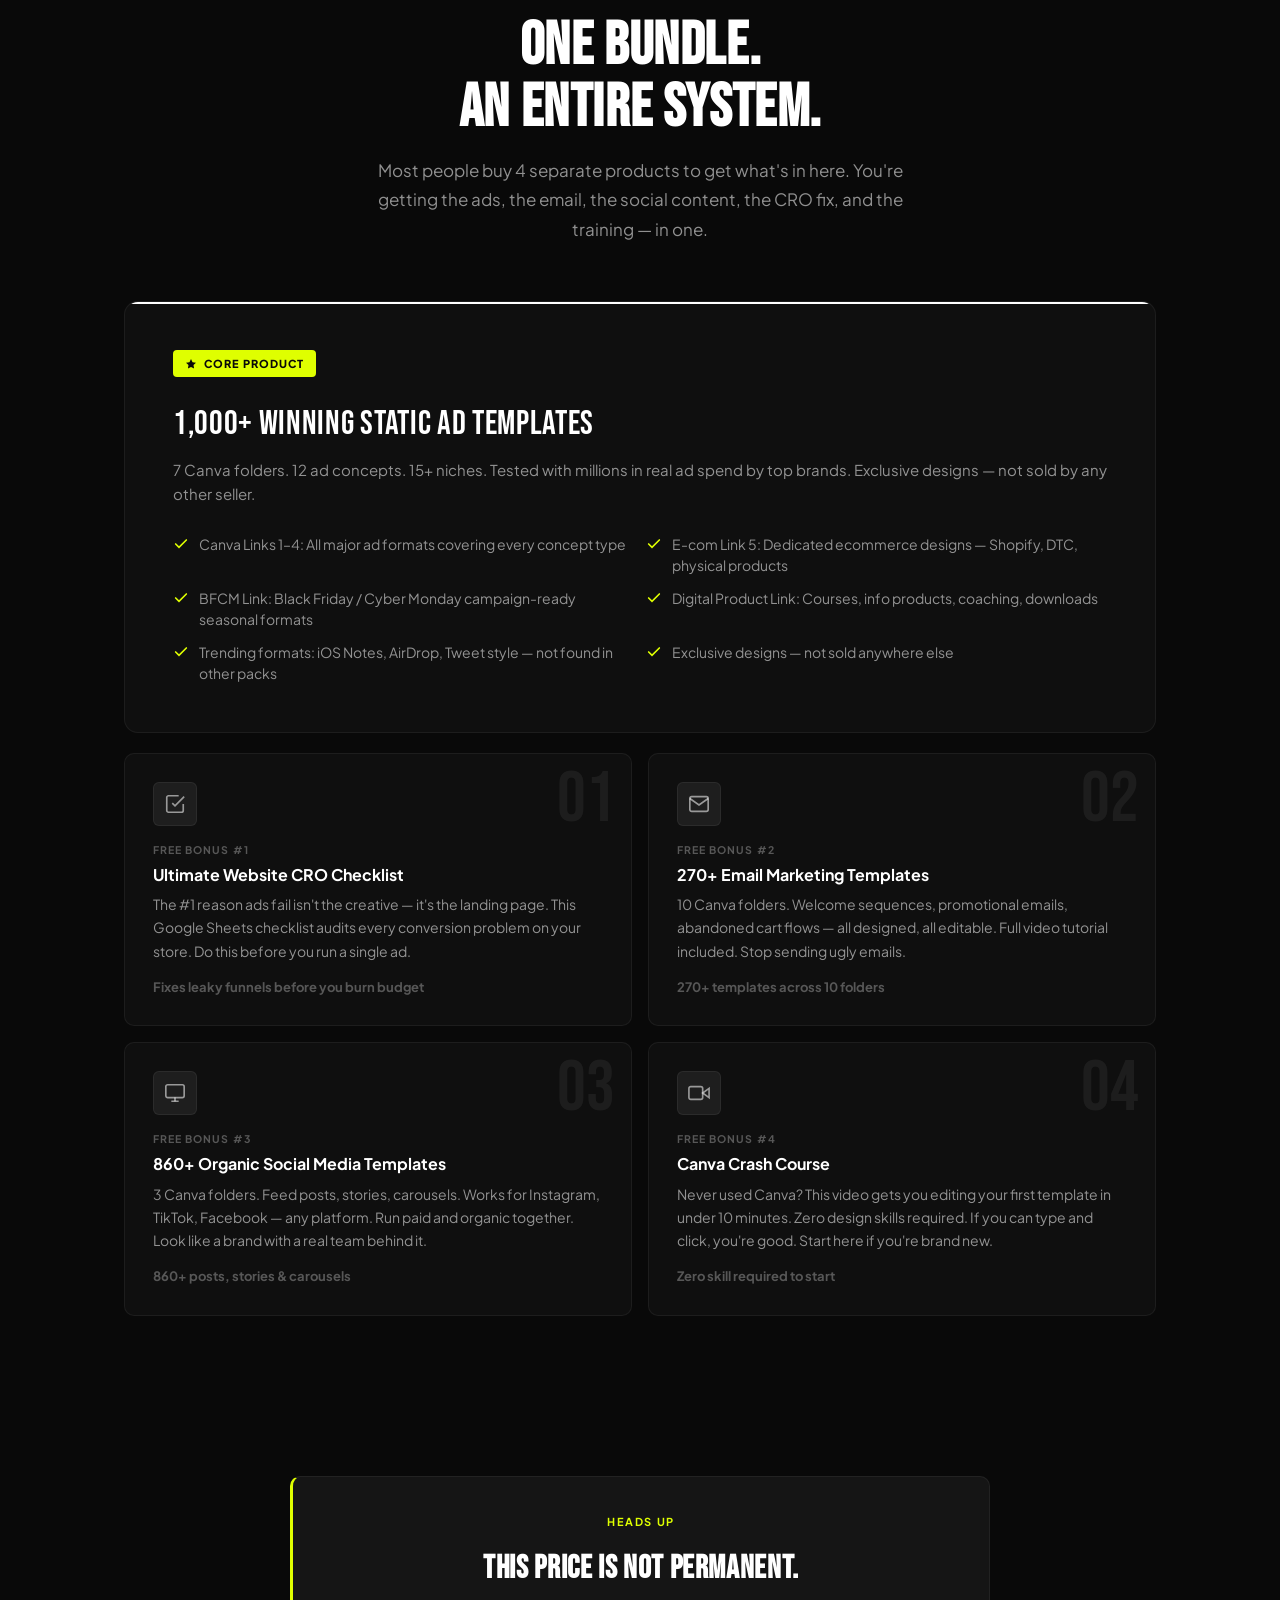
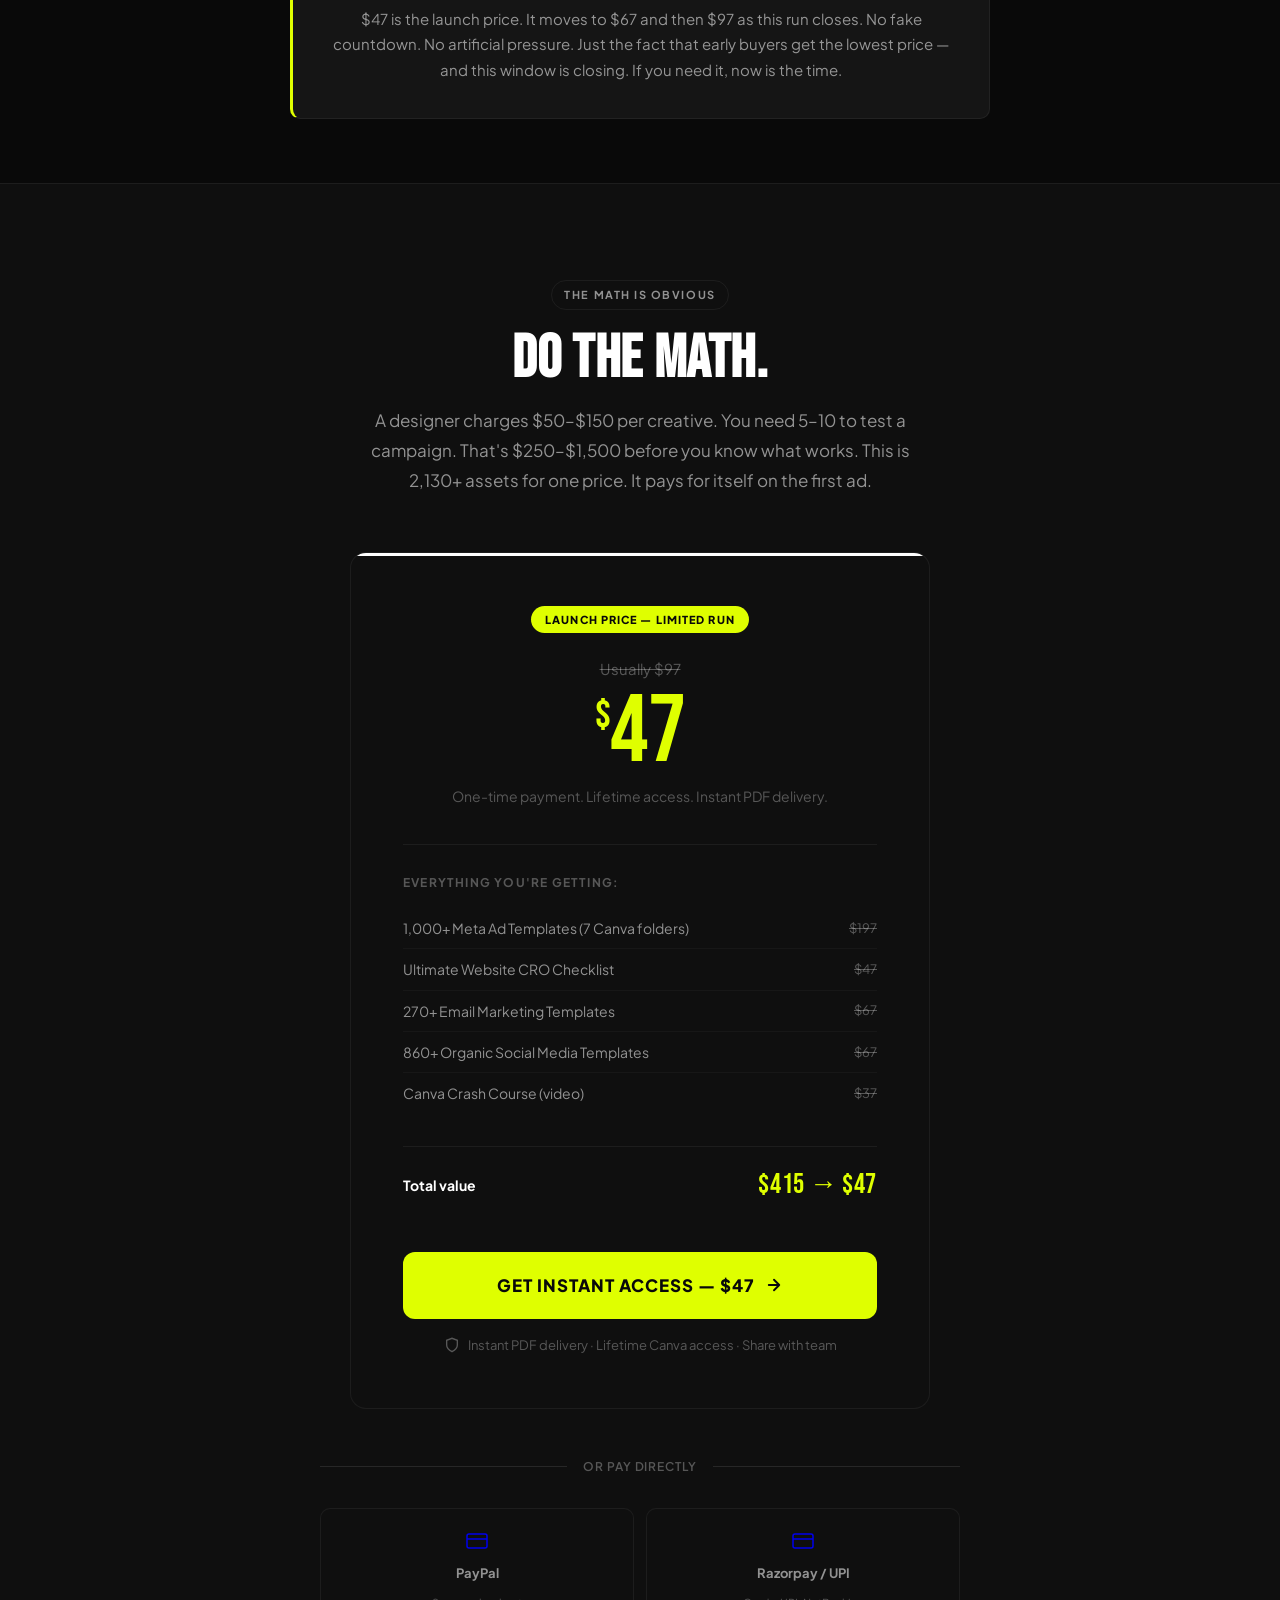
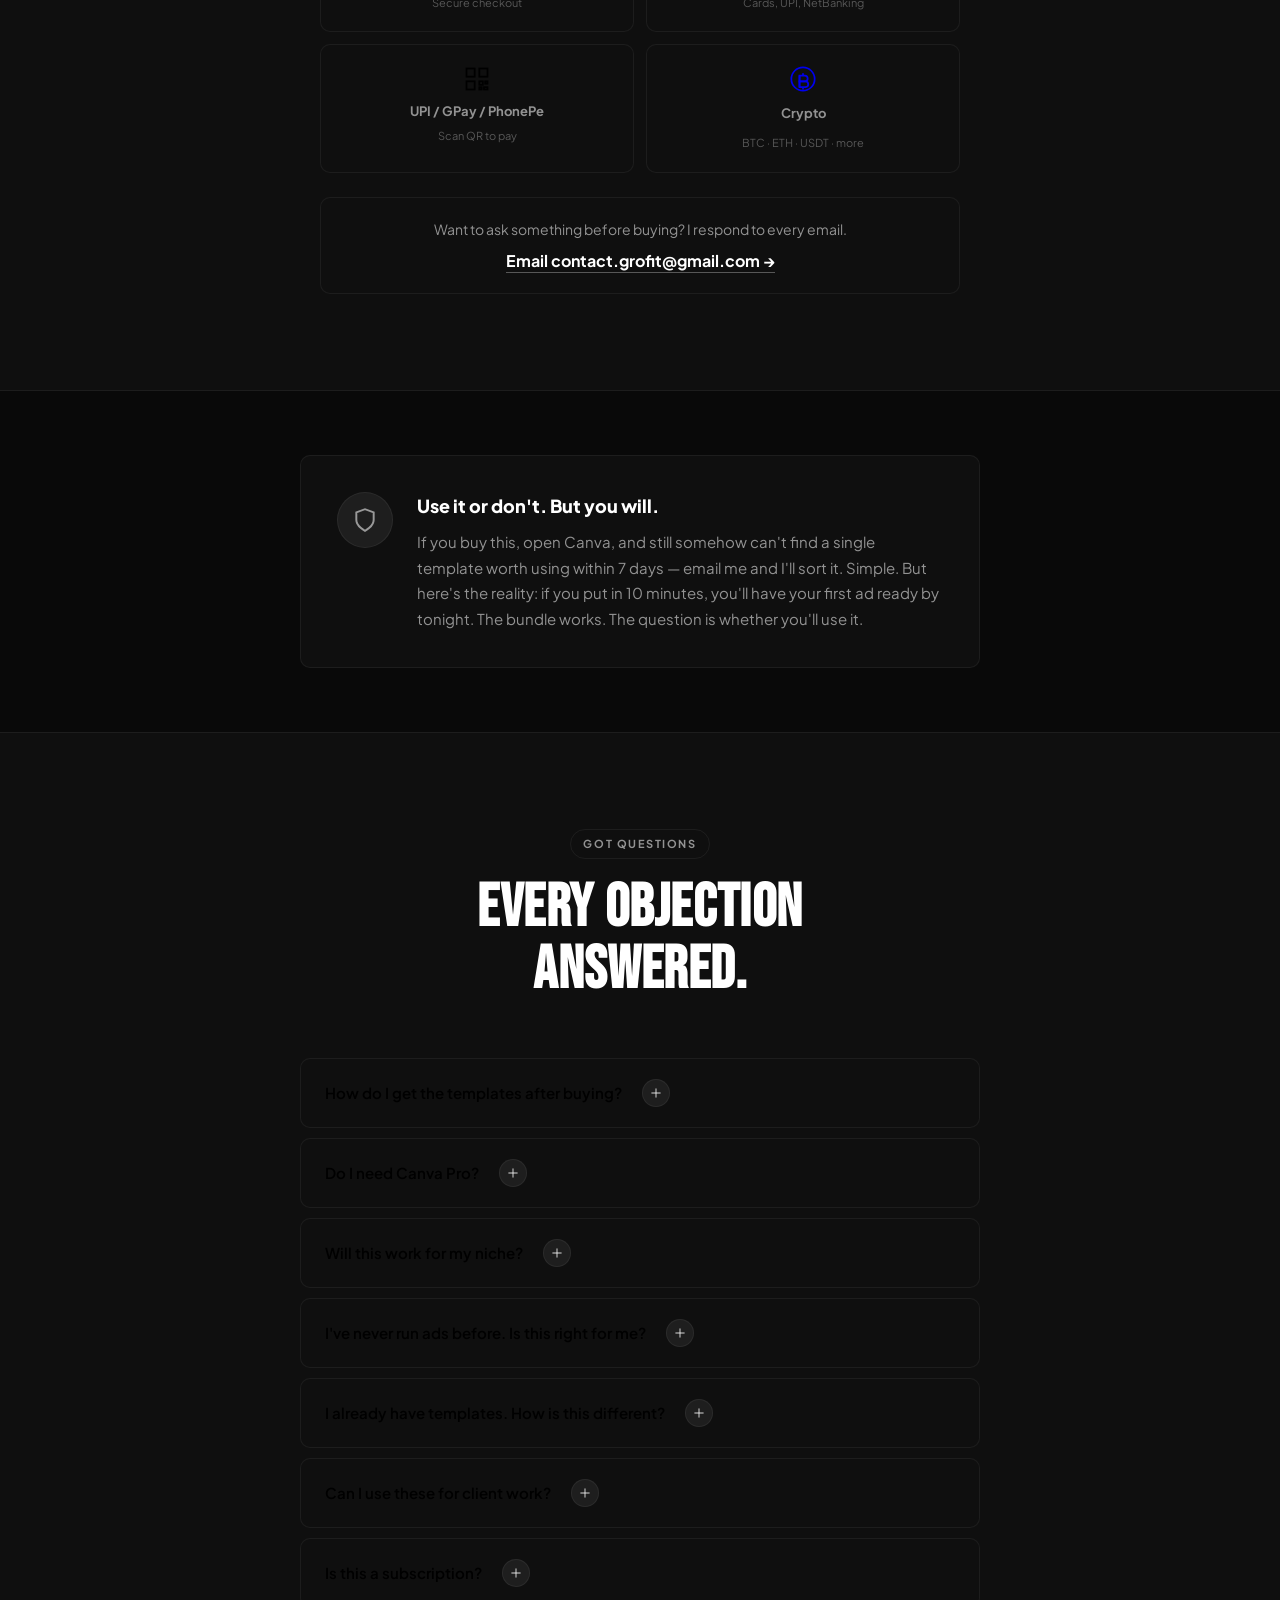
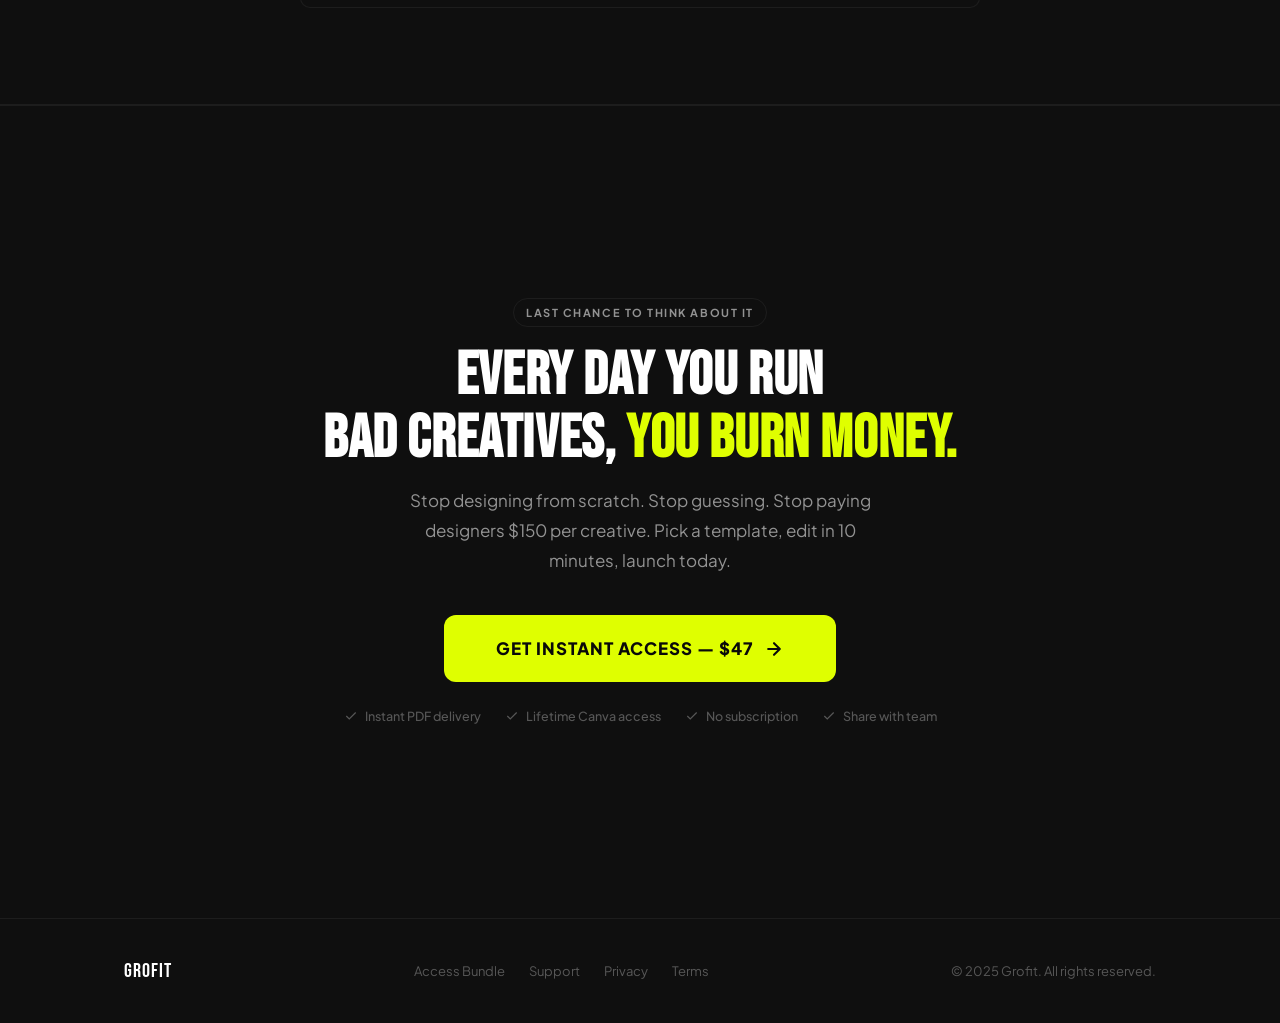
==== commit d7435653: "Update index.html" ====
--- a/index.html
+++ b/index.html
@@ -3,8 +3,18 @@
 <head>
   <meta charset="UTF-8" />
   <meta name="viewport" content="width=device-width, initial-scale=1.0" />
-  <meta name="description" content="1,000+ proven Meta ad templates. Edit in Canva. Launch same day. Used by top brands with millions in ad spend. One-time payment. Lifetime access." />
-  <title>1,000+ Winning Meta Ad Templates — @grofit</title>
+  <meta name="description" content="1,000+ proven Meta ad templates. Edit in Canva. Launch same day. No designer needed. Tested with millions in real ad spend across 15+ niches." />
+  <meta name="keywords" content="meta ad templates, canva ad templates, facebook ad templates, instagram ad templates, ecommerce ads, canva templates" />
+  <meta property="og:title" content="Stop Making Ads From Scratch — 1,000+ Proven Meta Ad Templates" />
+  <meta property="og:description" content="Pick a template. Edit in Canva. Launch today. 2,130+ marketing assets, one price, lifetime access." />
+  <meta property="og:type" content="website" />
+  <meta property="og:url" content="https://grofit.pages.dev" />
+  <!-- og:image: replace with /images/og-image.jpg (1200×630px) -->
+  <meta property="og:image" content="https://grofit.pages.dev/images/og-image.jpg" />
+  <title>1,000+ Winning Meta Ad Templates — Grofit</title>
+
+  <!-- Canonical -->
+  <link rel="canonical" href="https://grofit.pages.dev" />
 
   <!-- Meta Pixel — REPLACE YOUR_PIXEL_ID -->
   <script>
@@ -13,733 +23,1020 @@
     n.push=n;n.loaded=!0;n.version='2.0';n.queue=[];t=b.createElement(e);t.async=!0;
     t.src=v;s=b.getElementsByTagName(e)[0];s.parentNode.insertBefore(t,s)}(window,
     document,'script','https://connect.facebook.net/en_US/fbevents.js');
-    fbq('init', 'YOUR_PIXEL_ID');
-    fbq('track', 'PageView');
+    fbq('init','YOUR_PIXEL_ID');fbq('track','PageView');
   </script>
-  <noscript><img height="1" width="1" style="display:none"
-    src="https://www.facebook.com/tr?id=YOUR_PIXEL_ID&ev=PageView&noscript=1"/></noscript>
+  <noscript><img height="1" width="1" style="display:none" src="https://www.facebook.com/tr?id=YOUR_PIXEL_ID&ev=PageView&noscript=1"/></noscript>
 
   <link rel="stylesheet" href="/assets/styles.css" />
-  <link rel="icon" type="image/svg+xml" href="data:image/svg+xml,<svg xmlns='http://www.w3.org/2000/svg' viewBox='0 0 100 100'><text y='.9em' font-size='90'>⚡</text></svg>" />
+  <link rel="icon" href="/images/favicon.png" type="image/png" />
 </head>
 <body data-page="landing">
 
-  <!-- ANNOUNCEMENT BAR -->
-  <div class="announcement-bar">
-    <span>⚡ Launch price — $47 today. Goes up to $67 soon. No countdown, just facts.</span>
-  </div>
-
-  <!-- NAV -->
-  <nav class="nav">
-    <div class="nav-inner">
-      <a href="/" class="nav-logo">gro<span>fit</span></a>
-      <a href="YOUR_CHECKOUT_LINK" class="nav-cta" onclick="trackEvent('InitiateCheckout')">Get the Bundle — $47</a>
-    </div>
-  </nav>
-
-  <!-- HERO -->
-  <section class="hero">
-    <div class="container">
-      <div class="hero-eyebrow">Proven templates · 15+ niches · Canva</div>
-
-      <h1 class="hero-headline">
-        Stop making<br />ads from <span class="yellow">scratch.</span><br />
-        You're burning<br />time and money.
-      </h1>
-
-      <p class="hero-sub">
-        1,000+ winning static ad templates — tested with millions in real ad spend. Edit in Canva. Launch today. No designer. No guessing.
-      </p>
-
-      <div class="hero-actions">
-        <a href="YOUR_CHECKOUT_LINK" class="btn-primary" onclick="trackEvent('InitiateCheckout')">
-          Get Instant Access — $47
-          <svg width="18" height="18" viewBox="0 0 24 24" fill="none" stroke="currentColor" stroke-width="2.5" stroke-linecap="round" stroke-linejoin="round"><path d="M5 12h14M12 5l7 7-7 7"/></svg>
+<!-- ── ANNOUNCEMENT BAR ───────────────────────────────────────── -->
+<div class="ann-bar">
+  Launch price active — $47 today. Increases to $67 when this run ends. No fake timer, just fact.
+</div>
+
+<!-- ── NAVIGATION ─────────────────────────────────────────────── -->
+<nav class="nav" aria-label="Main navigation">
+  <div class="nav-inner">
+    <a href="/" class="nav-logo" aria-label="Grofit home">
+      <!-- Replace src with your actual logo file -->
+      <img src="/images/logo.png" alt="Grofit" onerror="this.outerHTML='<span class=nav-logo-text>GRO<span>FIT</span></span>'" />
+    </a>
+    <div class="nav-right">
+      <span class="nav-price">$47</span>
+      <a href="YOUR_CHECKOUT_LINK" class="btn btn-primary" onclick="track('InitiateCheckout')">
+        Get the Bundle
+      </a>
+    </div>
+  </div>
+</nav>
+
+<!-- ── SECTION 01 — HERO (PROBLEM + SOLUTION HOOK) ───────────── -->
+<section class="hero" id="top">
+  <div class="container">
+    <div class="hero-top">
+
+      <!-- Left copy -->
+      <div class="hero-copy">
+        <div class="hero-eyebrow">
+          <svg width="8" height="8" viewBox="0 0 8 8" fill="currentColor"><circle cx="4" cy="4" r="4"/></svg>
+          Meta Ad Templates · Canva · 15+ Niches
+        </div>
+
+        <h1 class="hero-headline">
+          Stop making<br>ads from<br><span class="hl">scratch.</span>
+        </h1>
+
+        <p class="hero-sub">
+          You've burned money on ads that didn't convert. Spent 3 hours designing one creative. Watched it flop. There's a faster way — 1,000+ proven templates, ready to edit, ready to launch.
+        </p>
+
+        <div class="hero-cta-group">
+          <a href="YOUR_CHECKOUT_LINK" class="btn btn-primary xl" onclick="track('InitiateCheckout')">
+            Get Instant Access — $47
+            <svg width="18" height="18" viewBox="0 0 24 24" fill="none" stroke="currentColor" stroke-width="2.5" stroke-linecap="round" stroke-linejoin="round"><path d="M5 12h14M12 5l7 7-7 7"/></svg>
+          </a>
+          <div class="hero-cta-note">
+            <span class="trust-pill">
+              <svg width="14" height="14" viewBox="0 0 24 24" fill="none" stroke="currentColor" stroke-width="2" stroke-linecap="round" stroke-linejoin="round"><polyline points="20 6 9 17 4 12"/></svg>
+              Instant delivery
+            </span>
+            <span class="trust-pill">
+              <svg width="14" height="14" viewBox="0 0 24 24" fill="none" stroke="currentColor" stroke-width="2" stroke-linecap="round" stroke-linejoin="round"><polyline points="20 6 9 17 4 12"/></svg>
+              Lifetime access
+            </span>
+            <span class="trust-pill">
+              <svg width="14" height="14" viewBox="0 0 24 24" fill="none" stroke="currentColor" stroke-width="2" stroke-linecap="round" stroke-linejoin="round"><polyline points="20 6 9 17 4 12"/></svg>
+              No subscription
+            </span>
+          </div>
+        </div>
+      </div>
+
+      <!-- Right visual — replace /images/hero-mockup.jpg (800×840px) -->
+      <div class="hero-visual">
+        <div class="hero-image-slot">
+          <!--
+            IMAGE PLACEHOLDER
+            File: /images/hero-mockup.jpg
+            Size: 800×840px
+            Content: Product bundle mockup or template collage screenshot
+          -->
+          <img src="/images/hero-mockup.jpg" alt="Grofit Meta Ad Template bundle preview"
+            onerror="this.style.display='none'; this.nextElementSibling.style.display='flex'" />
+          <div class="img-placeholder" style="display:none;">
+            <svg width="40" height="40" viewBox="0 0 24 24" fill="none" stroke="currentColor" stroke-width="1.5"><rect x="3" y="3" width="18" height="18" rx="2"/><circle cx="8.5" cy="8.5" r="1.5"/><polyline points="21 15 16 10 5 21"/></svg>
+            <span>Replace with /images/hero-mockup.jpg<br>Recommended: 800×840px</span>
+          </div>
+        </div>
+
+        <!-- Floating stats — visible on desktop -->
+        <div class="hero-float hero-float-1">
+          <div class="float-label">Total Assets</div>
+          <div class="float-value">2,130+</div>
+        </div>
+        <div class="hero-float hero-float-2">
+          <div class="float-label">Faster than scratch</div>
+          <div class="float-value">20x</div>
+        </div>
+      </div>
+    </div>
+  </div>
+</section>
+
+<!-- ── SOCIAL PROOF STRIP (scrolling) ────────────────────────── -->
+<div class="proof-strip" aria-hidden="true">
+  <div class="proof-track">
+    <!-- First set -->
+    <div class="proof-item">
+      <svg width="16" height="16" viewBox="0 0 24 24" fill="none" stroke="currentColor" stroke-width="2"><polyline points="20 6 9 17 4 12"/></svg>
+      1,000+ Ad Templates
+    </div>
+    <div class="proof-item">
+      <svg width="16" height="16" viewBox="0 0 24 24" fill="none" stroke="currentColor" stroke-width="2"><polyline points="20 6 9 17 4 12"/></svg>
+      15+ Niches Covered
+    </div>
+    <div class="proof-item">
+      <svg width="16" height="16" viewBox="0 0 24 24" fill="none" stroke="currentColor" stroke-width="2"><polyline points="20 6 9 17 4 12"/></svg>
+      12 Ad Concept Types
+    </div>
+    <div class="proof-item">
+      <svg width="16" height="16" viewBox="0 0 24 24" fill="none" stroke="currentColor" stroke-width="2"><polyline points="20 6 9 17 4 12"/></svg>
+      Tested with Millions in Ad Spend
+    </div>
+    <div class="proof-item">
+      <svg width="16" height="16" viewBox="0 0 24 24" fill="none" stroke="currentColor" stroke-width="2"><polyline points="20 6 9 17 4 12"/></svg>
+      100% Canva Editable
+    </div>
+    <div class="proof-item">
+      <svg width="16" height="16" viewBox="0 0 24 24" fill="none" stroke="currentColor" stroke-width="2"><polyline points="20 6 9 17 4 12"/></svg>
+      Lifetime Access
+    </div>
+    <div class="proof-item">
+      <svg width="16" height="16" viewBox="0 0 24 24" fill="none" stroke="currentColor" stroke-width="2"><polyline points="20 6 9 17 4 12"/></svg>
+      One-Time Payment
+    </div>
+    <div class="proof-item">
+      <svg width="16" height="16" viewBox="0 0 24 24" fill="none" stroke="currentColor" stroke-width="2"><polyline points="20 6 9 17 4 12"/></svg>
+      No Design Skills Required
+    </div>
+    <!-- Duplicate for infinite scroll -->
+    <div class="proof-item">
+      <svg width="16" height="16" viewBox="0 0 24 24" fill="none" stroke="currentColor" stroke-width="2"><polyline points="20 6 9 17 4 12"/></svg>
+      1,000+ Ad Templates
+    </div>
+    <div class="proof-item">
+      <svg width="16" height="16" viewBox="0 0 24 24" fill="none" stroke="currentColor" stroke-width="2"><polyline points="20 6 9 17 4 12"/></svg>
+      15+ Niches Covered
+    </div>
+    <div class="proof-item">
+      <svg width="16" height="16" viewBox="0 0 24 24" fill="none" stroke="currentColor" stroke-width="2"><polyline points="20 6 9 17 4 12"/></svg>
+      12 Ad Concept Types
+    </div>
+    <div class="proof-item">
+      <svg width="16" height="16" viewBox="0 0 24 24" fill="none" stroke="currentColor" stroke-width="2"><polyline points="20 6 9 17 4 12"/></svg>
+      Tested with Millions in Ad Spend
+    </div>
+    <div class="proof-item">
+      <svg width="16" height="16" viewBox="0 0 24 24" fill="none" stroke="currentColor" stroke-width="2"><polyline points="20 6 9 17 4 12"/></svg>
+      100% Canva Editable
+    </div>
+    <div class="proof-item">
+      <svg width="16" height="16" viewBox="0 0 24 24" fill="none" stroke="currentColor" stroke-width="2"><polyline points="20 6 9 17 4 12"/></svg>
+      Lifetime Access
+    </div>
+    <div class="proof-item">
+      <svg width="16" height="16" viewBox="0 0 24 24" fill="none" stroke="currentColor" stroke-width="2"><polyline points="20 6 9 17 4 12"/></svg>
+      One-Time Payment
+    </div>
+    <div class="proof-item">
+      <svg width="16" height="16" viewBox="0 0 24 24" fill="none" stroke="currentColor" stroke-width="2"><polyline points="20 6 9 17 4 12"/></svg>
+      No Design Skills Required
+    </div>
+  </div>
+</div>
+
+<!-- ── STATS ──────────────────────────────────────────────────── -->
+<div class="stats-section">
+  <div class="stats-grid">
+    <div class="stat-block reveal">
+      <div class="stat-num" data-count="2130" data-suffix="+">2130+</div>
+      <div class="stat-lbl">Marketing Assets</div>
+    </div>
+    <div class="stat-block reveal d1">
+      <div class="stat-num" data-count="15" data-suffix="+">15+</div>
+      <div class="stat-lbl">Niches Covered</div>
+    </div>
+    <div class="stat-block reveal d2">
+      <div class="stat-num" data-count="12">12</div>
+      <div class="stat-lbl">Ad Concept Types</div>
+    </div>
+    <div class="stat-block reveal d3">
+      <div class="stat-num" data-count="20" data-suffix="x">20x</div>
+      <div class="stat-lbl">Faster Than Scratch</div>
+    </div>
+  </div>
+</div>
+
+<!-- ── SECTION 02 — PROBLEM ───────────────────────────────────── -->
+<section id="problem">
+  <div class="container">
+    <div class="problem-layout">
+
+      <div>
+        <div class="section-header reveal">
+          <div class="section-tag">The real problem</div>
+          <h2 class="section-title">You're not failing because of your product.</h2>
+          <p class="section-desc">It's the creative. And somewhere you already know that. Here's what every store owner in your position is dealing with right now:</p>
+        </div>
+
+        <div class="pain-item reveal d1">
+          <div class="pain-icon">
+            <svg width="18" height="18" viewBox="0 0 24 24" fill="none" stroke="currentColor" stroke-width="2"><circle cx="12" cy="12" r="10"/><line x1="15" y1="9" x2="9" y2="15"/><line x1="9" y1="9" x2="15" y2="15"/></svg>
+          </div>
+          <div class="pain-text">
+            <strong>3 hours. One ad. It flopped.</strong>
+            You started from scratch, spent your evening designing, uploaded it — and got nothing back. That time is gone.
+          </div>
+        </div>
+
+        <div class="pain-item reveal d2">
+          <div class="pain-icon">
+            <svg width="18" height="18" viewBox="0 0 24 24" fill="none" stroke="currentColor" stroke-width="2"><circle cx="12" cy="12" r="10"/><line x1="15" y1="9" x2="9" y2="15"/><line x1="9" y1="9" x2="15" y2="15"/></svg>
+          </div>
+          <div class="pain-text">
+            <strong>$400 spent. Barely anything back.</strong>
+            The targeting looked fine. The product is good. You still don't know if it was the creative or something else.
+          </div>
+        </div>
+
+        <div class="pain-item reveal d3">
+          <div class="pain-icon">
+            <svg width="18" height="18" viewBox="0 0 24 24" fill="none" stroke="currentColor" stroke-width="2"><circle cx="12" cy="12" r="10"/><line x1="15" y1="9" x2="9" y2="15"/><line x1="9" y1="9" x2="15" y2="15"/></svg>
+          </div>
+          <div class="pain-text">
+            <strong>Other brands look professional. Yours looks homemade.</strong>
+            You scroll your feed and see polished, scroll-stopping ads. Yours doesn't look like that. You don't know how they do it.
+          </div>
+        </div>
+
+        <div class="pain-item reveal d4">
+          <div class="pain-icon">
+            <svg width="18" height="18" viewBox="0 0 24 24" fill="none" stroke="currentColor" stroke-width="2"><circle cx="12" cy="12" r="10"/><line x1="15" y1="9" x2="9" y2="15"/><line x1="9" y1="9" x2="15" y2="15"/></svg>
+          </div>
+          <div class="pain-text">
+            <strong>Can't afford a designer. Can't keep doing it yourself.</strong>
+            $50–$150 per creative. You need 5–10 to test properly. That math doesn't work on your current budget.
+          </div>
+        </div>
+      </div>
+
+      <!-- Quote block -->
+      <div class="quote-block reveal d2">
+        <div class="quote-item">
+          <p class="quote-text">"I've spent $400 on ads and got barely anything back. I don't know if it's my targeting, my product, or my creative."</p>
+          <div class="quote-author">Shopify store owner — 4 months in</div>
+        </div>
+        <div class="quote-item">
+          <p class="quote-text">"I spent 3 hours making one ad and it flopped immediately. I can't keep doing this if every creative takes that long."</p>
+          <div class="quote-author">Side hustler running first campaigns</div>
+        </div>
+        <div class="quote-item">
+          <p class="quote-text">"Other brands on my feed look so professional — mine looks homemade. I don't know how they do it."</p>
+          <div class="quote-author">DTC founder — skincare brand</div>
+        </div>
+        <div class="quote-item">
+          <p class="quote-text">"I just want something that already works. I'm tired of guessing."</p>
+          <div class="quote-author">Freelance media buyer — agency</div>
+        </div>
+      </div>
+
+    </div>
+  </div>
+</section>
+
+<!-- ── SECTION 03 — OUTCOME / BEFORE-AFTER ────────────────────── -->
+<section class="outcome-section" id="outcome">
+  <div class="container">
+    <div class="section-header center reveal">
+      <div class="section-tag">What changes</div>
+      <h2 class="section-title">Old way vs the right way.</h2>
+      <p class="section-desc">Same product. Same niche. Completely different outcome when your creative system is sorted.</p>
+    </div>
+
+    <div class="compare-grid">
+      <div class="compare-col old reveal d1">
+        <div class="compare-label">
+          <svg width="20" height="20" viewBox="0 0 24 24" fill="none" stroke="currentColor" stroke-width="2.5"><circle cx="12" cy="12" r="10"/><line x1="15" y1="9" x2="9" y2="15"/><line x1="9" y1="9" x2="15" y2="15"/></svg>
+          Old Way
+        </div>
+        <div class="compare-item"><span class="compare-dot"></span>Start from scratch on every single ad</div>
+        <div class="compare-item"><span class="compare-dot"></span>3+ hours per creative — if it even works</div>
+        <div class="compare-item"><span class="compare-dot"></span>Scroll for hours looking for inspiration</div>
+        <div class="compare-item"><span class="compare-dot"></span>Launch one ad, cross fingers, wait</div>
+        <div class="compare-item"><span class="compare-dot"></span>Hit or miss — no system, no consistency</div>
+        <div class="compare-item"><span class="compare-dot"></span>Formats already outdated by the time you launch</div>
+        <div class="compare-item"><span class="compare-dot"></span>Can't test 10 variations — too slow, too expensive</div>
+      </div>
+      <div class="compare-col new reveal d2">
+        <div class="compare-label">
+          <svg width="20" height="20" viewBox="0 0 24 24" fill="none" stroke="currentColor" stroke-width="2.5"><circle cx="12" cy="12" r="10"/><polyline points="9 11 12 14 22 4"/><path d="M21 12v7a2 2 0 01-2 2H5a2 2 0 01-2-2V5a2 2 0 012-2h11"/></svg>
+          With This Bundle
+        </div>
+        <div class="compare-item"><span class="compare-dot"></span>1,000+ proven templates — pick one, go</div>
+        <div class="compare-item"><span class="compare-dot"></span>New ad ready in under 10 minutes in Canva</div>
+        <div class="compare-item"><span class="compare-dot"></span>12 battle-tested ad concept types to choose from</div>
+        <div class="compare-item"><span class="compare-dot"></span>Launch 5 variations by tonight — same day</div>
+        <div class="compare-item"><span class="compare-dot"></span>Formats tested with millions in real ad spend</div>
+        <div class="compare-item"><span class="compare-dot"></span>Trending formats: iOS Notes, AirDrop, Tweet style</div>
+        <div class="compare-item"><span class="compare-dot"></span>Find winners faster, scale what works, cut what doesn't</div>
+      </div>
+    </div>
+  </div>
+</section>
+
+<!-- ── SECTION 04 — TEMPLATE PREVIEW ─────────────────────────── -->
+<section id="templates">
+  <div class="container">
+    <div class="section-header reveal">
+      <div class="section-tag">Inside the bundle</div>
+      <h2 class="section-title">1,000+ templates.<br>Every format that converts.</h2>
+      <p class="section-desc">Not made-up designs. Actual proven formats used by brands you've seen in your feed — with millions in real ad spend behind them. Replace these images with your own template screenshots.</p>
+    </div>
+
+    <!--
+      TEMPLATE GRID — HOW TO ADD YOUR IMAGES:
+      1. Create folder: /images/templates/
+      2. Add 8 screenshots named: tpl-01.jpg to tpl-08.jpg
+      3. Recommended size: 800×800px (square, 1:1)
+      4. Update the alt text to describe each template type
+    -->
+    <div class="template-grid">
+
+      <div class="tpl-card reveal">
+        <img src="/images/templates/tpl-01.jpg" alt="iOS Notes style Meta ad template"
+          onerror="this.style.display='none';this.nextElementSibling.style.display='flex'" />
+        <div class="tpl-placeholder" style="display:none;">
+          <svg width="24" height="24" viewBox="0 0 24 24" fill="none" stroke="currentColor" stroke-width="1.5"><rect x="3" y="3" width="18" height="18" rx="2"/><circle cx="8.5" cy="8.5" r="1.5"/><polyline points="21 15 16 10 5 21"/></svg>
+          <span>/images/templates/tpl-01.jpg</span>
+        </div>
+        <div class="tpl-overlay"><div class="tpl-label">iOS Notes Style</div></div>
+      </div>
+
+      <div class="tpl-card reveal d1">
+        <img src="/images/templates/tpl-02.jpg" alt="Before and after Meta ad template"
+          onerror="this.style.display='none';this.nextElementSibling.style.display='flex'" />
+        <div class="tpl-placeholder" style="display:none;">
+          <svg width="24" height="24" viewBox="0 0 24 24" fill="none" stroke="currentColor" stroke-width="1.5"><rect x="3" y="3" width="18" height="18" rx="2"/><circle cx="8.5" cy="8.5" r="1.5"/><polyline points="21 15 16 10 5 21"/></svg>
+          <span>/images/templates/tpl-02.jpg</span>
+        </div>
+        <div class="tpl-overlay"><div class="tpl-label">Before &amp; After</div></div>
+      </div>
+
+      <div class="tpl-card reveal d2">
+        <img src="/images/templates/tpl-03.jpg" alt="Tweet style Meta ad template"
+          onerror="this.style.display='none';this.nextElementSibling.style.display='flex'" />
+        <div class="tpl-placeholder" style="display:none;">
+          <svg width="24" height="24" viewBox="0 0 24 24" fill="none" stroke="currentColor" stroke-width="1.5"><rect x="3" y="3" width="18" height="18" rx="2"/><circle cx="8.5" cy="8.5" r="1.5"/><polyline points="21 15 16 10 5 21"/></svg>
+          <span>/images/templates/tpl-03.jpg</span>
+        </div>
+        <div class="tpl-overlay"><div class="tpl-label">Tweet Style</div></div>
+      </div>
+
+      <div class="tpl-card reveal d3">
+        <img src="/images/templates/tpl-04.jpg" alt="Us vs Them comparison ad template"
+          onerror="this.style.display='none';this.nextElementSibling.style.display='flex'" />
+        <div class="tpl-placeholder" style="display:none;">
+          <svg width="24" height="24" viewBox="0 0 24 24" fill="none" stroke="currentColor" stroke-width="1.5"><rect x="3" y="3" width="18" height="18" rx="2"/><circle cx="8.5" cy="8.5" r="1.5"/><polyline points="21 15 16 10 5 21"/></svg>
+          <span>/images/templates/tpl-04.jpg</span>
+        </div>
+        <div class="tpl-overlay"><div class="tpl-label">Us vs Them</div></div>
+      </div>
+
+      <div class="tpl-card reveal">
+        <img src="/images/templates/tpl-05.jpg" alt="AirDrop style ad template"
+          onerror="this.style.display='none';this.nextElementSibling.style.display='flex'" />
+        <div class="tpl-placeholder" style="display:none;">
+          <svg width="24" height="24" viewBox="0 0 24 24" fill="none" stroke="currentColor" stroke-width="1.5"><rect x="3" y="3" width="18" height="18" rx="2"/><circle cx="8.5" cy="8.5" r="1.5"/><polyline points="21 15 16 10 5 21"/></svg>
+          <span>/images/templates/tpl-05.jpg</span>
+        </div>
+        <div class="tpl-overlay"><div class="tpl-label">AirDrop Format</div></div>
+      </div>
+
+      <div class="tpl-card reveal d1">
+        <img src="/images/templates/tpl-06.jpg" alt="Media mention style ad template"
+          onerror="this.style.display='none';this.nextElementSibling.style.display='flex'" />
+        <div class="tpl-placeholder" style="display:none;">
+          <svg width="24" height="24" viewBox="0 0 24 24" fill="none" stroke="currentColor" stroke-width="1.5"><rect x="3" y="3" width="18" height="18" rx="2"/><circle cx="8.5" cy="8.5" r="1.5"/><polyline points="21 15 16 10 5 21"/></svg>
+          <span>/images/templates/tpl-06.jpg</span>
+        </div>
+        <div class="tpl-overlay"><div class="tpl-label">Media / PR Mention</div></div>
+      </div>
+
+      <div class="tpl-card reveal d2">
+        <img src="/images/templates/tpl-07.jpg" alt="Benefits callout ad template"
+          onerror="this.style.display='none';this.nextElementSibling.style.display='flex'" />
+        <div class="tpl-placeholder" style="display:none;">
+          <svg width="24" height="24" viewBox="0 0 24 24" fill="none" stroke="currentColor" stroke-width="1.5"><rect x="3" y="3" width="18" height="18" rx="2"/><circle cx="8.5" cy="8.5" r="1.5"/><polyline points="21 15 16 10 5 21"/></svg>
+          <span>/images/templates/tpl-07.jpg</span>
+        </div>
+        <div class="tpl-overlay"><div class="tpl-label">Benefits Callout</div></div>
+      </div>
+
+      <div class="tpl-card reveal d3">
+        <img src="/images/templates/tpl-08.jpg" alt="Facebook comment style ad template"
+          onerror="this.style.display='none';this.nextElementSibling.style.display='flex'" />
+        <div class="tpl-placeholder" style="display:none;">
+          <svg width="24" height="24" viewBox="0 0 24 24" fill="none" stroke="currentColor" stroke-width="1.5"><rect x="3" y="3" width="18" height="18" rx="2"/><circle cx="8.5" cy="8.5" r="1.5"/><polyline points="21 15 16 10 5 21"/></svg>
+          <span>/images/templates/tpl-08.jpg</span>
+        </div>
+        <div class="tpl-overlay"><div class="tpl-label">FB Comment Style</div></div>
+      </div>
+
+    </div><!-- /template-grid -->
+
+    <!-- Ad concept tags -->
+    <div class="concept-row reveal">
+      <span class="concept-chip">Us vs Them</span>
+      <span class="concept-chip">Before &amp; After</span>
+      <span class="concept-chip">iOS Notes</span>
+      <span class="concept-chip">Tweet Style</span>
+      <span class="concept-chip">AirDrop Format</span>
+      <span class="concept-chip">Media / PR</span>
+      <span class="concept-chip">Review Screenshot</span>
+      <span class="concept-chip">Benefits Callout</span>
+      <span class="concept-chip">Facebook Chat</span>
+      <span class="concept-chip">Facebook Comment</span>
+      <span class="concept-chip">Google Search Style</span>
+      <span class="concept-chip">Announcements</span>
+    </div>
+
+    <!-- Before / After Slider -->
+    <div style="margin-top: 64px;" class="reveal">
+      <div class="section-header center" style="margin-bottom:36px;">
+        <div class="section-tag">Drag to reveal</div>
+        <h3 class="section-title" style="font-size:clamp(28px,3.5vw,42px);">See the difference.</h3>
+        <p class="section-desc">Drag the slider to compare a beginner's scratch creative vs a template from this bundle.</p>
+      </div>
+
+      <div class="ba-wrapper" role="img" aria-label="Before and after ad creative comparison slider">
+        <!--
+          BEFORE IMAGE: /images/ba-before.jpg (800×800px)
+          Content: Generic/homemade-looking ad creative example
+        -->
+        <img class="ba-img before" src="/images/ba-before.jpg" alt="Before — homemade ad creative"
+          onerror="this.style.display='none'" />
+        <!--
+          AFTER IMAGE: /images/ba-after.jpg (800×800px)
+          Content: Professional template from the bundle
+        -->
+        <img class="ba-img after" src="/images/ba-after.jpg" alt="After — professional Grofit template"
+          onerror="this.style.display='none'" />
+        <div class="ba-handle"></div>
+        <span class="ba-label left">Before</span>
+        <span class="ba-label right">After</span>
+      </div>
+    </div>
+
+  </div>
+</section>
+
+<!-- ── SECTION 05 — SOCIAL PROOF ──────────────────────────────── -->
+<section class="testimonials-section" id="proof">
+  <div class="container">
+    <div class="section-header center reveal">
+      <div class="section-tag">People just like you</div>
+      <h2 class="section-title">Same situation.<br>Different outcome.</h2>
+      <p class="section-desc">Same budget. Same frustration. Same store. Here's what changed when they stopped designing from scratch.</p>
+    </div>
+
+    <div class="testi-grid">
+
+      <div class="testi-card reveal d1">
+        <div class="testi-stars">
+          <svg width="14" height="14" viewBox="0 0 24 24" fill="currentColor"><path d="M12 2l3.09 6.26L22 9.27l-5 4.87 1.18 6.88L12 17.77l-6.18 3.25L7 14.14 2 9.27l6.91-1.01L12 2z"/></svg>
+          <svg width="14" height="14" viewBox="0 0 24 24" fill="currentColor"><path d="M12 2l3.09 6.26L22 9.27l-5 4.87 1.18 6.88L12 17.77l-6.18 3.25L7 14.14 2 9.27l6.91-1.01L12 2z"/></svg>
+          <svg width="14" height="14" viewBox="0 0 24 24" fill="currentColor"><path d="M12 2l3.09 6.26L22 9.27l-5 4.87 1.18 6.88L12 17.77l-6.18 3.25L7 14.14 2 9.27l6.91-1.01L12 2z"/></svg>
+          <svg width="14" height="14" viewBox="0 0 24 24" fill="currentColor"><path d="M12 2l3.09 6.26L22 9.27l-5 4.87 1.18 6.88L12 17.77l-6.18 3.25L7 14.14 2 9.27l6.91-1.01L12 2z"/></svg>
+          <svg width="14" height="14" viewBox="0 0 24 24" fill="currentColor"><path d="M12 2l3.09 6.26L22 9.27l-5 4.87 1.18 6.88L12 17.77l-6.18 3.25L7 14.14 2 9.27l6.91-1.01L12 2z"/></svg>
+        </div>
+        <p class="testi-text">"I was spending 3–4 hours making one ad. Now I launch 5 variations in the same time. Found a winner in week two. ROAS went from 1.2x to 3.8x. The formats I couldn't find anywhere else are what moved the needle."</p>
+        <div class="testi-author">
+          <div class="testi-avatar">M</div>
+          <div>
+            <div class="testi-name">Marcus T.</div>
+            <div class="testi-role">Shopify store · Supplements niche</div>
+          </div>
+        </div>
+      </div>
+
+      <div class="testi-card reveal d2">
+        <div class="testi-stars">
+          <svg width="14" height="14" viewBox="0 0 24 24" fill="currentColor"><path d="M12 2l3.09 6.26L22 9.27l-5 4.87 1.18 6.88L12 17.77l-6.18 3.25L7 14.14 2 9.27l6.91-1.01L12 2z"/></svg>
+          <svg width="14" height="14" viewBox="0 0 24 24" fill="currentColor"><path d="M12 2l3.09 6.26L22 9.27l-5 4.87 1.18 6.88L12 17.77l-6.18 3.25L7 14.14 2 9.27l6.91-1.01L12 2z"/></svg>
+          <svg width="14" height="14" viewBox="0 0 24 24" fill="currentColor"><path d="M12 2l3.09 6.26L22 9.27l-5 4.87 1.18 6.88L12 17.77l-6.18 3.25L7 14.14 2 9.27l6.91-1.01L12 2z"/></svg>
+          <svg width="14" height="14" viewBox="0 0 24 24" fill="currentColor"><path d="M12 2l3.09 6.26L22 9.27l-5 4.87 1.18 6.88L12 17.77l-6.18 3.25L7 14.14 2 9.27l6.91-1.01L12 2z"/></svg>
+          <svg width="14" height="14" viewBox="0 0 24 24" fill="currentColor"><path d="M12 2l3.09 6.26L22 9.27l-5 4.87 1.18 6.88L12 17.77l-6.18 3.25L7 14.14 2 9.27l6.91-1.01L12 2z"/></svg>
+        </div>
+        <p class="testi-text">"The tweet-style and iOS notes formats are the ones clients keep asking me to recreate. I'd never seen these in any template pack. Customizing per client takes me 8 minutes. Delivering faster, charging the same."</p>
+        <div class="testi-author">
+          <div class="testi-avatar">A</div>
+          <div>
+            <div class="testi-name">Aisha R.</div>
+            <div class="testi-role">Freelance media buyer · Agency owner</div>
+          </div>
+        </div>
+      </div>
+
+      <div class="testi-card reveal d3">
+        <div class="testi-stars">
+          <svg width="14" height="14" viewBox="0 0 24 24" fill="currentColor"><path d="M12 2l3.09 6.26L22 9.27l-5 4.87 1.18 6.88L12 17.77l-6.18 3.25L7 14.14 2 9.27l6.91-1.01L12 2z"/></svg>
+          <svg width="14" height="14" viewBox="0 0 24 24" fill="currentColor"><path d="M12 2l3.09 6.26L22 9.27l-5 4.87 1.18 6.88L12 17.77l-6.18 3.25L7 14.14 2 9.27l6.91-1.01L12 2z"/></svg>
+          <svg width="14" height="14" viewBox="0 0 24 24" fill="currentColor"><path d="M12 2l3.09 6.26L22 9.27l-5 4.87 1.18 6.88L12 17.77l-6.18 3.25L7 14.14 2 9.27l6.91-1.01L12 2z"/></svg>
+          <svg width="14" height="14" viewBox="0 0 24 24" fill="currentColor"><path d="M12 2l3.09 6.26L22 9.27l-5 4.87 1.18 6.88L12 17.77l-6.18 3.25L7 14.14 2 9.27l6.91-1.01L12 2z"/></svg>
+          <svg width="14" height="14" viewBox="0 0 24 24" fill="currentColor"><path d="M12 2l3.09 6.26L22 9.27l-5 4.87 1.18 6.88L12 17.77l-6.18 3.25L7 14.14 2 9.27l6.91-1.01L12 2z"/></svg>
+        </div>
+        <p class="testi-text">"Bought it at 10pm, had 8 new ads ready by midnight. The CRO checklist caught 3 store problems I didn't know about. Both things paid for themselves in the first week. Worth way more than $47."</p>
+        <div class="testi-author">
+          <div class="testi-avatar">J</div>
+          <div>
+            <div class="testi-name">Jordan K.</div>
+            <div class="testi-role">DTC founder · Skincare</div>
+          </div>
+        </div>
+      </div>
+
+      <div class="testi-card reveal">
+        <div class="testi-stars">
+          <svg width="14" height="14" viewBox="0 0 24 24" fill="currentColor"><path d="M12 2l3.09 6.26L22 9.27l-5 4.87 1.18 6.88L12 17.77l-6.18 3.25L7 14.14 2 9.27l6.91-1.01L12 2z"/></svg>
+          <svg width="14" height="14" viewBox="0 0 24 24" fill="currentColor"><path d="M12 2l3.09 6.26L22 9.27l-5 4.87 1.18 6.88L12 17.77l-6.18 3.25L7 14.14 2 9.27l6.91-1.01L12 2z"/></svg>
+          <svg width="14" height="14" viewBox="0 0 24 24" fill="currentColor"><path d="M12 2l3.09 6.26L22 9.27l-5 4.87 1.18 6.88L12 17.77l-6.18 3.25L7 14.14 2 9.27l6.91-1.01L12 2z"/></svg>
+          <svg width="14" height="14" viewBox="0 0 24 24" fill="currentColor"><path d="M12 2l3.09 6.26L22 9.27l-5 4.87 1.18 6.88L12 17.77l-6.18 3.25L7 14.14 2 9.27l6.91-1.01L12 2z"/></svg>
+          <svg width="14" height="14" viewBox="0 0 24 24" fill="currentColor"><path d="M12 2l3.09 6.26L22 9.27l-5 4.87 1.18 6.88L12 17.77l-6.18 3.25L7 14.14 2 9.27l6.91-1.01L12 2z"/></svg>
+        </div>
+        <p class="testi-text">"I wasted my first $600 on bad creatives designed from scratch. Found this, used the before/after templates, got my first profitable day in week one. Wish I'd started here."</p>
+        <div class="testi-author">
+          <div class="testi-avatar">D</div>
+          <div>
+            <div class="testi-name">Daniel W.</div>
+            <div class="testi-role">First-time advertiser · Fashion</div>
+          </div>
+        </div>
+      </div>
+
+      <div class="testi-card reveal d1">
+        <div class="testi-stars">
+          <svg width="14" height="14" viewBox="0 0 24 24" fill="currentColor"><path d="M12 2l3.09 6.26L22 9.27l-5 4.87 1.18 6.88L12 17.77l-6.18 3.25L7 14.14 2 9.27l6.91-1.01L12 2z"/></svg>
+          <svg width="14" height="14" viewBox="0 0 24 24" fill="currentColor"><path d="M12 2l3.09 6.26L22 9.27l-5 4.87 1.18 6.88L12 17.77l-6.18 3.25L7 14.14 2 9.27l6.91-1.01L12 2z"/></svg>
+          <svg width="14" height="14" viewBox="0 0 24 24" fill="currentColor"><path d="M12 2l3.09 6.26L22 9.27l-5 4.87 1.18 6.88L12 17.77l-6.18 3.25L7 14.14 2 9.27l6.91-1.01L12 2z"/></svg>
+          <svg width="14" height="14" viewBox="0 0 24 24" fill="currentColor"><path d="M12 2l3.09 6.26L22 9.27l-5 4.87 1.18 6.88L12 17.77l-6.18 3.25L7 14.14 2 9.27l6.91-1.01L12 2z"/></svg>
+          <svg width="14" height="14" viewBox="0 0 24 24" fill="currentColor"><path d="M12 2l3.09 6.26L22 9.27l-5 4.87 1.18 6.88L12 17.77l-6.18 3.25L7 14.14 2 9.27l6.91-1.01L12 2z"/></svg>
+        </div>
+        <p class="testi-text">"Running ads for 6 clients. This pack saves me 20+ hours a week. The email templates are a bonus I use just as much as the ad templates — didn't expect that."</p>
+        <div class="testi-author">
+          <div class="testi-avatar">S</div>
+          <div>
+            <div class="testi-name">Sofia M.</div>
+            <div class="testi-role">Freelance buyer · 6 active clients</div>
+          </div>
+        </div>
+      </div>
+
+      <div class="testi-card reveal d2">
+        <div class="testi-stars">
+          <svg width="14" height="14" viewBox="0 0 24 24" fill="currentColor"><path d="M12 2l3.09 6.26L22 9.27l-5 4.87 1.18 6.88L12 17.77l-6.18 3.25L7 14.14 2 9.27l6.91-1.01L12 2z"/></svg>
+          <svg width="14" height="14" viewBox="0 0 24 24" fill="currentColor"><path d="M12 2l3.09 6.26L22 9.27l-5 4.87 1.18 6.88L12 17.77l-6.18 3.25L7 14.14 2 9.27l6.91-1.01L12 2z"/></svg>
+          <svg width="14" height="14" viewBox="0 0 24 24" fill="currentColor"><path d="M12 2l3.09 6.26L22 9.27l-5 4.87 1.18 6.88L12 17.77l-6.18 3.25L7 14.14 2 9.27l6.91-1.01L12 2z"/></svg>
+          <svg width="14" height="14" viewBox="0 0 24 24" fill="currentColor"><path d="M12 2l3.09 6.26L22 9.27l-5 4.87 1.18 6.88L12 17.77l-6.18 3.25L7 14.14 2 9.27l6.91-1.01L12 2z"/></svg>
+          <svg width="14" height="14" viewBox="0 0 24 24" fill="currentColor"><path d="M12 2l3.09 6.26L22 9.27l-5 4.87 1.18 6.88L12 17.77l-6.18 3.25L7 14.14 2 9.27l6.91-1.01L12 2z"/></svg>
+        </div>
+        <p class="testi-text">"Zero Canva experience. The crash course got me editing my first template in 7 minutes. Launched the next day. That ad has been running profitably for 3 months."</p>
+        <div class="testi-author">
+          <div class="testi-avatar">L</div>
+          <div>
+            <div class="testi-name">Lena P.</div>
+            <div class="testi-role">Digital product seller · Courses</div>
+          </div>
+        </div>
+      </div>
+
+    </div>
+  </div>
+</section>
+
+<!-- ── SECTION 06 — OFFER STACK ───────────────────────────────── -->
+<section id="offer">
+  <div class="container">
+    <div class="section-header center reveal">
+      <div class="section-tag">Everything included</div>
+      <h2 class="section-title">One bundle.<br>An entire system.</h2>
+      <p class="section-desc">Most people buy 4 separate products to get what's in here. You're getting the ads, the email, the social content, the CRO fix, and the training — in one.</p>
+    </div>
+
+    <!-- Core offer -->
+    <div class="offer-main reveal">
+      <div class="offer-badge">
+        <svg width="12" height="12" viewBox="0 0 24 24" fill="currentColor"><path d="M12 2l3.09 6.26L22 9.27l-5 4.87 1.18 6.88L12 17.77l-6.18 3.25L7 14.14 2 9.27l6.91-1.01L12 2z"/></svg>
+        Core Product
+      </div>
+      <div class="offer-title">1,000+ Winning Static Ad Templates</div>
+      <div class="offer-sub">7 Canva folders. 12 ad concepts. 15+ niches. Tested with millions in real ad spend by top brands. Exclusive designs — not sold by any other seller.</div>
+      <div class="offer-features">
+        <div class="offer-feat">
+          <svg width="16" height="16" viewBox="0 0 24 24" fill="none" stroke="currentColor" stroke-width="2.5" stroke-linecap="round"><polyline points="20 6 9 17 4 12"/></svg>
+          Canva Links 1–4: All major ad formats covering every concept type
+        </div>
+        <div class="offer-feat">
+          <svg width="16" height="16" viewBox="0 0 24 24" fill="none" stroke="currentColor" stroke-width="2.5" stroke-linecap="round"><polyline points="20 6 9 17 4 12"/></svg>
+          E-com Link 5: Dedicated ecommerce designs — Shopify, DTC, physical products
+        </div>
+        <div class="offer-feat">
+          <svg width="16" height="16" viewBox="0 0 24 24" fill="none" stroke="currentColor" stroke-width="2.5" stroke-linecap="round"><polyline points="20 6 9 17 4 12"/></svg>
+          BFCM Link: Black Friday / Cyber Monday campaign-ready seasonal formats
+        </div>
+        <div class="offer-feat">
+          <svg width="16" height="16" viewBox="0 0 24 24" fill="none" stroke="currentColor" stroke-width="2.5" stroke-linecap="round"><polyline points="20 6 9 17 4 12"/></svg>
+          Digital Product Link: Courses, info products, coaching, downloads
+        </div>
+        <div class="offer-feat">
+          <svg width="16" height="16" viewBox="0 0 24 24" fill="none" stroke="currentColor" stroke-width="2.5" stroke-linecap="round"><polyline points="20 6 9 17 4 12"/></svg>
+          Trending formats: iOS Notes, AirDrop, Tweet style — not found in other packs
+        </div>
+        <div class="offer-feat">
+          <svg width="16" height="16" viewBox="0 0 24 24" fill="none" stroke="currentColor" stroke-width="2.5" stroke-linecap="round"><polyline points="20 6 9 17 4 12"/></svg>
+          Exclusive designs — not sold anywhere else
+        </div>
+      </div>
+    </div>
+
+    <!-- Bonuses -->
+    <div class="bonus-grid">
+
+      <div class="bonus-card reveal d1">
+        <div class="bonus-bg-num">01</div>
+        <div class="bonus-icon">
+          <svg width="22" height="22" viewBox="0 0 24 24" fill="none" stroke="currentColor" stroke-width="1.8"><path d="M9 11l3 3L22 4"/><path d="M21 12v7a2 2 0 01-2 2H5a2 2 0 01-2-2V5a2 2 0 012-2h11"/></svg>
+        </div>
+        <div class="bonus-tag">Free Bonus #1</div>
+        <div class="bonus-title">Ultimate Website CRO Checklist</div>
+        <div class="bonus-desc">The #1 reason ads fail isn't the creative — it's the landing page. This Google Sheets checklist audits every conversion problem on your store. Do this before you run a single ad.</div>
+        <div class="bonus-value">Fixes leaky funnels before you burn budget</div>
+      </div>
+
+      <div class="bonus-card reveal d2">
+        <div class="bonus-bg-num">02</div>
+        <div class="bonus-icon">
+          <svg width="22" height="22" viewBox="0 0 24 24" fill="none" stroke="currentColor" stroke-width="1.8"><path d="M4 4h16c1.1 0 2 .9 2 2v12c0 1.1-.9 2-2 2H4c-1.1 0-2-.9-2-2V6c0-1.1.9-2 2-2z"/><polyline points="22,6 12,13 2,6"/></svg>
+        </div>
+        <div class="bonus-tag">Free Bonus #2</div>
+        <div class="bonus-title">270+ Email Marketing Templates</div>
+        <div class="bonus-desc">10 Canva folders. Welcome sequences, promotional emails, abandoned cart flows — all designed, all editable. Full video tutorial included. Stop sending ugly emails.</div>
+        <div class="bonus-value">270+ templates across 10 folders</div>
+      </div>
+
+      <div class="bonus-card reveal d3">
+        <div class="bonus-bg-num">03</div>
+        <div class="bonus-icon">
+          <svg width="22" height="22" viewBox="0 0 24 24" fill="none" stroke="currentColor" stroke-width="1.8"><rect x="2" y="3" width="20" height="14" rx="2"/><line x1="8" y1="21" x2="16" y2="21"/><line x1="12" y1="17" x2="12" y2="21"/></svg>
+        </div>
+        <div class="bonus-tag">Free Bonus #3</div>
+        <div class="bonus-title">860+ Organic Social Media Templates</div>
+        <div class="bonus-desc">3 Canva folders. Feed posts, stories, carousels. Works for Instagram, TikTok, Facebook — any platform. Run paid and organic together. Look like a brand with a real team behind it.</div>
+        <div class="bonus-value">860+ posts, stories &amp; carousels</div>
+      </div>
+
+      <div class="bonus-card reveal d4">
+        <div class="bonus-bg-num">04</div>
+        <div class="bonus-icon">
+          <svg width="22" height="22" viewBox="0 0 24 24" fill="none" stroke="currentColor" stroke-width="1.8"><polygon points="23 7 16 12 23 17 23 7"/><rect x="1" y="5" width="15" height="14" rx="2"/></svg>
+        </div>
+        <div class="bonus-tag">Free Bonus #4</div>
+        <div class="bonus-title">Canva Crash Course</div>
+        <div class="bonus-desc">Never used Canva? This video gets you editing your first template in under 10 minutes. Zero design skills required. If you can type and click, you're good. Start here if you're brand new.</div>
+        <div class="bonus-value">Zero skill required to start</div>
+      </div>
+
+    </div>
+  </div>
+</section>
+
+<!-- ── SECTION 07 — SCARCITY / URGENCY ───────────────────────── -->
+<section style="padding:64px 0;">
+  <div class="container">
+    <div class="scarcity-section reveal">
+      <div class="scarcity-label">Heads up</div>
+      <h3 class="scarcity-title">This price is not permanent.</h3>
+      <p class="scarcity-text">$47 is the launch price. It moves to $67 and then $97 as this run closes. No fake countdown. No artificial pressure. Just the fact that early buyers get the lowest price — and this window is closing. If you need it, now is the time.</p>
+    </div>
+  </div>
+</section>
+
+<!-- ── SECTION 08 — PRICE REVEAL ──────────────────────────────── -->
+<section id="pricing" style="background:var(--black-2); border-top:var(--border); border-bottom:var(--border); padding:96px 0;">
+  <div class="container">
+    <div class="section-header center reveal">
+      <div class="section-tag">The math is obvious</div>
+      <h2 class="section-title">Do the math.</h2>
+      <p class="section-desc">A designer charges $50–$150 per creative. You need 5–10 to test a campaign. That's $250–$1,500 before you know what works. This is 2,130+ assets for one price. It pays for itself on the first ad.</p>
+    </div>
+
+    <div class="pricing-card reveal">
+      <div class="price-tag">Launch Price — Limited Run</div>
+      <p class="price-was">Usually $97</p>
+      <div class="price-main"><sup>$</sup>47</div>
+      <p class="price-note">One-time payment. Lifetime access. Instant PDF delivery.</p>
+
+      <div class="price-list">
+        <div class="price-list-title">Everything you're getting:</div>
+        <div class="price-row">
+          <span class="price-row-name">1,000+ Meta Ad Templates (7 Canva folders)</span>
+          <span class="price-row-val">$197</span>
+        </div>
+        <div class="price-row">
+          <span class="price-row-name">Ultimate Website CRO Checklist</span>
+          <span class="price-row-val">$47</span>
+        </div>
+        <div class="price-row">
+          <span class="price-row-name">270+ Email Marketing Templates</span>
+          <span class="price-row-val">$67</span>
+        </div>
+        <div class="price-row">
+          <span class="price-row-name">860+ Organic Social Media Templates</span>
+          <span class="price-row-val">$67</span>
+        </div>
+        <div class="price-row">
+          <span class="price-row-name">Canva Crash Course (video)</span>
+          <span class="price-row-val">$37</span>
+        </div>
+      </div>
+
+      <div class="price-total-row">
+        <span class="price-total-label">Total value</span>
+        <span class="price-total-val">$415 → $47</span>
+      </div>
+
+      <a href="YOUR_CHECKOUT_LINK" class="btn btn-primary xl" style="width:100%;" onclick="track('InitiateCheckout')">
+        Get Instant Access — $47
+        <svg width="18" height="18" viewBox="0 0 24 24" fill="none" stroke="currentColor" stroke-width="2.5" stroke-linecap="round" stroke-linejoin="round"><path d="M5 12h14M12 5l7 7-7 7"/></svg>
+      </a>
+
+      <div class="guarantee-note">
+        <svg width="16" height="16" viewBox="0 0 24 24" fill="none" stroke="currentColor" stroke-width="2"><path d="M12 22s8-4 8-10V5l-8-3-8 3v7c0 6 8 10 8 10z"/></svg>
+        Instant PDF delivery · Lifetime Canva access · Share with team
+      </div>
+    </div>
+
+    <!-- PAYMENT METHODS -->
+    <div class="payment-section-inner reveal">
+      <div class="payment-divider">or pay directly</div>
+
+      <div class="payment-grid">
+        <!-- PayPal -->
+        <a href="YOUR_PAYPAL_LINK" class="payment-method" target="_blank" rel="noopener">
+          <!--
+            IMAGE: /images/payments/paypal.svg
+            Download from: https://www.paypalobjects.com/webstatic/mktg/logo/pp_cc_mark_74x46.jpg
+            Or use the text fallback below
+          -->
+          <img class="pm-logo" src="/images/payments/paypal.svg" alt="PayPal"
+            onerror="this.outerHTML='<svg width=\'24\' height=\'24\' viewBox=\'0 0 24 24\' fill=\'none\' stroke=\'currentColor\' stroke-width=\'1.5\'><rect x=\'2\' y=\'5\' width=\'20\' height=\'14\' rx=\'2\'/><line x1=\'2\' y1=\'10\' x2=\'22\' y2=\'10\'/></svg>'" />
+          <div class="pm-name">PayPal</div>
+          <div class="pm-note">Secure checkout</div>
         </a>
-        <a href="#offer" class="btn-secondary">
-          See what's inside
-          <svg width="16" height="16" viewBox="0 0 24 24" fill="none" stroke="currentColor" stroke-width="2" stroke-linecap="round" stroke-linejoin="round"><path d="M7 13l5 5 5-5M7 6l5 5 5-5"/></svg>
+
+        <!-- Razorpay -->
+        <a href="YOUR_RAZORPAY_LINK" class="payment-method" target="_blank" rel="noopener">
+          <!--
+            IMAGE: /images/payments/razorpay.svg
+            Download from: https://razorpay.com/newsroom/brand-guidelines/
+          -->
+          <img class="pm-logo" src="/images/payments/razorpay.svg" alt="Razorpay"
+            onerror="this.outerHTML='<svg width=\'24\' height=\'24\' viewBox=\'0 0 24 24\' fill=\'none\' stroke=\'currentColor\' stroke-width=\'1.5\'><rect x=\'2\' y=\'5\' width=\'20\' height=\'14\' rx=\'2\'/><line x1=\'2\' y1=\'10\' x2=\'22\' y2=\'10\'/></svg>'" />
+          <div class="pm-name">Razorpay / UPI</div>
+          <div class="pm-note">Cards, UPI, NetBanking</div>
         </a>
-      </div>
-
-      <div class="hero-trust">
-        <div class="trust-item">
-          <svg width="16" height="16" viewBox="0 0 24 24" fill="currentColor"><path d="M9 12l2 2 4-4m6 2a9 9 0 11-18 0 9 9 0 0118 0z"/></svg>
-          Instant PDF delivery
-        </div>
-        <div class="trust-item">
-          <svg width="16" height="16" viewBox="0 0 24 24" fill="currentColor"><path d="M9 12l2 2 4-4m6 2a9 9 0 11-18 0 9 9 0 0118 0z"/></svg>
-          Lifetime access
-        </div>
-        <div class="trust-item">
-          <svg width="16" height="16" viewBox="0 0 24 24" fill="currentColor"><path d="M9 12l2 2 4-4m6 2a9 9 0 11-18 0 9 9 0 0118 0z"/></svg>
-          One-time payment
-        </div>
-        <div class="trust-item">
-          <svg width="16" height="16" viewBox="0 0 24 24" fill="currentColor"><path d="M9 12l2 2 4-4m6 2a9 9 0 11-18 0 9 9 0 0118 0z"/></svg>
-          100% Canva editable
-        </div>
-      </div>
-    </div>
-  </section>
-
-  <!-- STATS -->
-  <div class="stats-strip reveal">
-    <div class="stats-grid">
-      <div class="stat-item">
-        <div class="stat-number" data-target="2130" data-suffix="+">2130+</div>
-        <div class="stat-label">Marketing Assets</div>
-      </div>
-      <div class="stat-item">
-        <div class="stat-number" data-target="15" data-suffix="+">15+</div>
-        <div class="stat-label">Niches Covered</div>
-      </div>
-      <div class="stat-item">
-        <div class="stat-number" data-target="12">12</div>
-        <div class="stat-label">Ad Concept Types</div>
-      </div>
-      <div class="stat-item">
-        <div class="stat-number" data-target="20" data-suffix="x">20x</div>
-        <div class="stat-label">Faster Than Scratch</div>
-      </div>
-    </div>
-  </div>
-
-  <!-- PROBLEM SECTION -->
-  <section class="problem-section">
-    <div class="container">
-      <div class="problem-grid">
-        <div>
-          <div class="section-header reveal">
-            <div class="section-tag">Sound familiar?</div>
-            <h2 class="section-title">You're not failing because of your product.</h2>
-            <p class="section-desc">It's the creative. And you already know it. Here's what everyone in your position is dealing with right now:</p>
-          </div>
-
-          <ul class="problem-list">
-            <li class="problem-item reveal reveal-delay-1">
-              <span class="problem-icon">✗</span>
-              <span>Spent $400+ on ads. Got barely anything back. Still no idea why it didn't work.</span>
-            </li>
-            <li class="problem-item reveal reveal-delay-2">
-              <span class="problem-icon">✗</span>
-              <span>3 hours making one ad. It flopped. You don't have time to do this every day.</span>
-            </li>
-            <li class="problem-item reveal reveal-delay-3">
-              <span class="problem-icon">✗</span>
-              <span>Other brands on your feed look professional. Yours looks... homemade.</span>
-            </li>
-            <li class="problem-item reveal reveal-delay-4">
-              <span class="problem-icon">✗</span>
-              <span>Free templates look generic. Hiring a designer costs $50–$150 per creative. Neither works.</span>
-            </li>
-          </ul>
-        </div>
-
-        <div class="pain-quote-block reveal">
-          <div class="pain-quotes">
-            <div class="pain-quote">
-              "I've spent $400 on ads and got barely anything back. I don't know if it's my targeting, my product, or my creative."
-              <strong>— Ecom store owner, 4 months in</strong>
-            </div>
-            <div class="pain-quote">
-              "I spent 3 hours making one ad and it flopped immediately. I can't keep doing this."
-              <strong>— Shopify seller running first campaigns</strong>
-            </div>
-            <div class="pain-quote">
-              "Other brands on my feed look so professional. Mine looks homemade. I don't know how they do it."
-              <strong>— Side hustler trying to go full-time</strong>
-            </div>
-            <div class="pain-quote">
-              "I need to test more but I don't have time to make more ads. I just want something that already works."
-              <strong>— Freelancer managing client ads</strong>
-            </div>
-          </div>
-        </div>
-      </div>
-    </div>
-  </section>
-
-  <!-- BEFORE / AFTER -->
-  <section class="before-after-section">
-    <div class="container">
-      <div class="section-header reveal" style="text-align:center; max-width:600px; margin:0 auto 0;">
-        <div class="section-tag">The Difference</div>
-        <h2 class="section-title">Old way vs the right way</h2>
-      </div>
-
-      <div class="comparison-grid">
-        <div class="comparison-col before reveal reveal-delay-1">
-          <div class="comparison-label">
-            <span>✗</span> Old Way
-          </div>
-          <ul class="comparison-items">
-            <li class="comparison-item">
-              <span class="dot"></span>
-              Start from scratch every single time
-            </li>
-            <li class="comparison-item">
-              <span class="dot"></span>
-              Scroll for hours looking for inspiration
-            </li>
-            <li class="comparison-item">
-              <span class="dot"></span>
-              Spend 3+ hours making one creative
-            </li>
-            <li class="comparison-item">
-              <span class="dot"></span>
-              Launch and cross fingers — no data
-            </li>
-            <li class="comparison-item">
-              <span class="dot"></span>
-              Hit or miss results, burn the budget
-            </li>
-            <li class="comparison-item">
-              <span class="dot"></span>
-              Formats already outdated by the time you launch
-            </li>
-            <li class="comparison-item">
-              <span class="dot"></span>
-              Can't afford to test 10 variations
-            </li>
-          </ul>
-        </div>
-
-        <div class="comparison-col after reveal reveal-delay-2">
-          <div class="comparison-label">
-            <span>✓</span> With This Bundle
-          </div>
-          <ul class="comparison-items">
-            <li class="comparison-item">
-              <span class="dot"></span>
-              1,000+ proven templates — pick one, go
-            </li>
-            <li class="comparison-item">
-              <span class="dot"></span>
-              Drag and drop edit in Canva in minutes
-            </li>
-            <li class="comparison-item">
-              <span class="dot"></span>
-              New ad ready in under 10 minutes
-            </li>
-            <li class="comparison-item">
-              <span class="dot"></span>
-              Launch 5–10 variations the same day
-            </li>
-            <li class="comparison-item">
-              <span class="dot"></span>
-              Formats tested with millions in real ad spend
-            </li>
-            <li class="comparison-item">
-              <span class="dot"></span>
-              20x faster testing = find winners sooner
-            </li>
-            <li class="comparison-item">
-              <span class="dot"></span>
-              Scale what works, kill what doesn't — fast
-            </li>
-          </ul>
-        </div>
-      </div>
-    </div>
-  </section>
-
-  <!-- TEMPLATE PREVIEW -->
-  <section class="templates-section" id="templates">
-    <div class="container">
-      <div class="section-header reveal">
-        <div class="section-tag">Inside the bundle</div>
-        <h2 class="section-title">1,000+ templates.<br />Every format that converts.</h2>
-        <p class="section-desc">Not made-up designs. Actual proven formats used by brands you've seen in your feed — with millions in real ad spend behind them.</p>
-      </div>
-
-      <!-- Template preview grid using CSS-generated mockups -->
-      <div class="template-grid">
-        <!-- Row 1 -->
-        <div class="template-card reveal" style="background: linear-gradient(135deg, #1a1a2e, #16213e);">
-          <div style="padding:20px; height:100%; display:flex; flex-direction:column; justify-content:space-between;">
-            <div style="font-size:10px; font-weight:700; color:#E8FF00; text-transform:uppercase; letter-spacing:0.1em;">iOS Notes Style</div>
-            <div style="font-size:11px; color:rgba(255,255,255,0.6); line-height:1.5;">Why I switched from X to your product after 90 days...</div>
-            <div style="font-size:9px; color:rgba(255,255,255,0.3);">★★★★★  Verified buyer</div>
-          </div>
-          <div class="overlay"><span>iOS Notes</span></div>
-        </div>
-
-        <div class="template-card reveal reveal-delay-1" style="background: linear-gradient(135deg, #0f2027, #203a43);">
-          <div style="padding:20px; height:100%; display:flex; flex-direction:column; justify-content:space-between;">
-            <div style="font-size:11px; font-weight:700; color:#fff; text-transform:uppercase;">Before → After</div>
-            <div style="display:flex; gap:8px; align-items:center; justify-content:center; flex:1;">
-              <div style="flex:1; background:rgba(255,69,69,0.2); border-radius:6px; padding:8px; font-size:9px; color:rgba(255,255,255,0.5); text-align:center;">DAY 1</div>
-              <div style="color:#E8FF00; font-size:14px;">→</div>
-              <div style="flex:1; background:rgba(0,232,135,0.2); border-radius:6px; padding:8px; font-size:9px; color:rgba(255,255,255,0.5); text-align:center;">DAY 30</div>
-            </div>
-            <div style="font-size:9px; color:rgba(255,255,255,0.3);">SHOP NOW →</div>
-          </div>
-          <div class="overlay"><span>Before & After</span></div>
-        </div>
-
-        <div class="template-card reveal reveal-delay-2" style="background: #111;">
-          <div style="padding:20px; height:100%; display:flex; flex-direction:column; justify-content:space-between;">
-            <div style="display:flex; align-items:center; gap:6px; font-size:10px; color:rgba(255,255,255,0.4);">
-              <div style="width:6px;height:6px;border-radius:50%;background:#1DA1F2;"></div> Tweet
-            </div>
-            <div style="font-size:11px; color:#fff; line-height:1.5;">"This is the only [product] I've used that actually works without the [side effect]"</div>
-            <div style="font-size:9px; color:rgba(255,255,255,0.3);">💙 4.2K  🔁 891</div>
-          </div>
-          <div class="overlay"><span>Tweet Style</span></div>
-        </div>
-
-        <div class="template-card reveal reveal-delay-3" style="background: linear-gradient(135deg, #1e1e1e, #2d2d2d);">
-          <div style="padding:20px; height:100%; display:flex; flex-direction:column; justify-content:space-between;">
-            <div style="font-size:10px; font-weight:700; color:#E8FF00; text-transform:uppercase;">Us vs Them</div>
-            <div style="display:grid; grid-template-columns:1fr 1fr; gap:6px; font-size:9px;">
-              <div style="background:rgba(0,232,135,0.1); border:1px solid rgba(0,232,135,0.2); border-radius:4px; padding:6px; color:rgba(255,255,255,0.7);">✓ Us<br/>No fillers<br/>Lab tested<br/>30-day guarantee</div>
-              <div style="background:rgba(255,69,69,0.1); border:1px solid rgba(255,69,69,0.2); border-radius:4px; padding:6px; color:rgba(255,255,255,0.4);">✗ Them<br/>Fillers<br/>No proof<br/>No returns</div>
-            </div>
-            <div style="font-size:9px; color:rgba(255,255,255,0.3);">SHOP NOW →</div>
-          </div>
-          <div class="overlay"><span>Us vs Them</span></div>
-        </div>
-
-        <!-- Row 2 -->
-        <div class="template-card reveal" style="background: linear-gradient(135deg, #0d1117, #1a1a2e);">
-          <div style="padding:20px; height:100%; display:flex; flex-direction:column; justify-content:space-between;">
-            <div style="font-size:10px; font-weight:700; color:rgba(255,255,255,0.4); text-transform:uppercase; letter-spacing:0.1em;">AirDrop</div>
-            <div style="background:rgba(255,255,255,0.06); border-radius:8px; padding:10px; text-align:center;">
-              <div style="font-size:9px; color:rgba(255,255,255,0.4); margin-bottom:4px;">From: [Brand Name]</div>
-              <div style="font-size:10px; color:#fff;">🎁 Exclusive discount inside</div>
-              <div style="display:flex; gap:6px; margin-top:8px; justify-content:center;">
-                <div style="background:rgba(255,255,255,0.1); border-radius:4px; padding:4px 10px; font-size:9px; color:rgba(255,255,255,0.5);">Decline</div>
-                <div style="background:#0a84ff; border-radius:4px; padding:4px 10px; font-size:9px; color:#fff;">Accept</div>
-              </div>
-            </div>
-            <div style="font-size:9px; color:rgba(255,255,255,0.3);">Tap to claim →</div>
-          </div>
-          <div class="overlay"><span>AirDrop Style</span></div>
-        </div>
-
-        <div class="template-card reveal reveal-delay-1" style="background: linear-gradient(135deg, #1a0a2e, #2d1054);">
-          <div style="padding:20px; height:100%; display:flex; flex-direction:column; justify-content:space-between;">
-            <div style="font-size:10px; font-weight:700; color:#E8FF00; text-transform:uppercase;">Media Mention</div>
-            <div style="font-size:11px; color:rgba(255,255,255,0.8); font-style:italic; line-height:1.5;">"The best [product type] we've tested this year"</div>
-            <div style="font-size:9px; color:rgba(255,255,255,0.4); letter-spacing:0.2em;">THE NEW YORK TIMES</div>
-          </div>
-          <div class="overlay"><span>Media / PR</span></div>
-        </div>
-
-        <div class="template-card reveal reveal-delay-2" style="background: #f1f0eb;">
-          <div style="padding:20px; height:100%; display:flex; flex-direction:column; justify-content:space-between;">
-            <div style="font-size:10px; font-weight:700; color:#555; text-transform:uppercase;">Benefits</div>
-            <div style="display:flex; flex-direction:column; gap:6px;">
-              <div style="display:flex; align-items:center; gap:6px; font-size:10px; color:#333;">
-                <span style="color:#000; font-weight:700;">→</span> Benefit one here
-              </div>
-              <div style="display:flex; align-items:center; gap:6px; font-size:10px; color:#333;">
-                <span style="color:#000; font-weight:700;">→</span> Second key benefit
-              </div>
-              <div style="display:flex; align-items:center; gap:6px; font-size:10px; color:#333;">
-                <span style="color:#000; font-weight:700;">→</span> Third benefit callout
-              </div>
-            </div>
-            <div style="font-size:9px; color:#888;">Shop Now →</div>
-          </div>
-          <div class="overlay"><span>Benefits Callout</span></div>
-        </div>
-
-        <div class="template-card reveal reveal-delay-3" style="background: #fff;">
-          <div style="padding:14px; height:100%; display:flex; flex-direction:column; justify-content:space-between;">
-            <div style="display:flex; align-items:center; gap:6px;">
-              <div style="width:22px;height:22px;border-radius:50%;background:#eee;"></div>
-              <div style="font-size:9px; color:#1877f2; font-weight:700;">Facebook Comment</div>
-            </div>
-            <div style="background:#f0f2f5; border-radius:12px; padding:8px; font-size:10px; color:#1c1e21; line-height:1.4;">This is genuinely the best [product] I've ever tried. Like nothing else out there.</div>
-            <div style="font-size:9px; color:#65676b;">Like · Reply · 2h</div>
-          </div>
-          <div class="overlay"><span>FB Comment Style</span></div>
-        </div>
-      </div>
-
-      <!-- Concept Tags -->
-      <div class="concept-tags reveal">
-        <span class="concept-tag">Us vs Them</span>
-        <span class="concept-tag">Before & After</span>
-        <span class="concept-tag">iOS Notes</span>
-        <span class="concept-tag">Tweet Style</span>
-        <span class="concept-tag">AirDrop Format</span>
-        <span class="concept-tag">Media / PR Mention</span>
-        <span class="concept-tag">Review Screenshot</span>
-        <span class="concept-tag">Benefits Callout</span>
-        <span class="concept-tag">Facebook Chat</span>
-        <span class="concept-tag">Facebook Comment</span>
-        <span class="concept-tag">Google Search Style</span>
-        <span class="concept-tag">Announcements</span>
-      </div>
-    </div>
-  </section>
-
-  <!-- OFFER STACK -->
-  <section class="offer-section" id="offer">
-    <div class="container">
-      <div class="section-header reveal" style="text-align:center; max-width:580px; margin:0 auto 56px;">
-        <div class="section-tag">Everything included</div>
-        <h2 class="section-title">One bundle.<br />An entire system.</h2>
-        <p class="section-desc" style="margin:0 auto;">Most people buy 4 separate products to get what's in here. You get it all in one.</p>
-      </div>
-
-      <!-- Core Offer -->
-      <div class="offer-main reveal">
-        <div class="offer-badge">Core Product</div>
-        <div class="offer-title">1,000+ Winning Static Ad Templates</div>
-        <div class="offer-subtitle">7 Canva folders. 12 ad concepts. 15+ niches. Tested with millions in real ad spend.</div>
-        <div class="offer-features">
-          <div class="offer-feature">
-            <span class="check">✓</span>
-            <span>Canva Links 1–4: General ecommerce templates covering all major formats</span>
-          </div>
-          <div class="offer-feature">
-            <span class="check">✓</span>
-            <span>E-com Link 5: Dedicated ecommerce-specific high-converting designs</span>
-          </div>
-          <div class="offer-feature">
-            <span class="check">✓</span>
-            <span>BFCM Link: Black Friday & Cyber Monday campaign-ready templates</span>
-          </div>
-          <div class="offer-feature">
-            <span class="check">✓</span>
-            <span>Digital Product Link: Optimized for info products, courses, digital downloads</span>
-          </div>
-          <div class="offer-feature">
-            <span class="check">✓</span>
-            <span>All 12 ad concept types including trending iOS Notes, AirDrop, Tweet formats</span>
-          </div>
-          <div class="offer-feature">
-            <span class="check">✓</span>
-            <span>Exclusive designs not sold by any other seller — you won't see these anywhere else</span>
-          </div>
-        </div>
-      </div>
-
-      <!-- Bonuses -->
-      <div class="bonuses-grid">
-        <div class="bonus-card reveal reveal-delay-1">
-          <div class="bonus-number">01</div>
-          <div class="bonus-tag">Free Bonus #1</div>
-          <div class="bonus-title">Ultimate Website CRO Checklist</div>
-          <div class="bonus-desc">The #1 reason ads fail isn't the creative — it's the landing page. This Google Sheets checklist audits every conversion problem on your store before you spend a dollar on ads.</div>
-          <span class="bonus-value">Fixes leaky funnels before you burn budget</span>
-        </div>
-
-        <div class="bonus-card reveal reveal-delay-2">
-          <div class="bonus-number">02</div>
-          <div class="bonus-tag">Free Bonus #2</div>
-          <div class="bonus-title">270+ Email Marketing Templates</div>
-          <div class="bonus-desc">10 Canva folders. Full video tutorial. Promotional emails, welcome sequences, abandoned cart flows — all designed, all editable. Stop sending ugly emails.</div>
-          <span class="bonus-value">270+ templates across 10 folders</span>
-        </div>
-
-        <div class="bonus-card reveal reveal-delay-3">
-          <div class="bonus-number">03</div>
-          <div class="bonus-tag">Free Bonus #3</div>
-          <div class="bonus-title">860+ Organic Social Media Templates</div>
-          <div class="bonus-desc">Feed posts, stories, carousels — 3 Canva folders ready for any platform. Run paid and organic in parallel. Look like a brand that has a real team behind it.</div>
-          <span class="bonus-value">860+ posts, stories, and carousels</span>
-        </div>
-
-        <div class="bonus-card reveal reveal-delay-4">
-          <div class="bonus-number">04</div>
-          <div class="bonus-tag">Free Bonus #4</div>
-          <div class="bonus-title">Canva Crash Course</div>
-          <div class="bonus-desc">Never used Canva? This video walkthrough takes you from zero to editing your first ad in under 10 minutes. No design skill required. Type and click — that's all.</div>
-          <span class="bonus-value">Zero skill required to start</span>
-        </div>
-      </div>
-    </div>
-  </section>
-
-  <!-- SOCIAL PROOF -->
-  <section class="proof-section" id="proof">
-    <div class="container">
-      <div class="section-header reveal" style="text-align:center; max-width:560px; margin:0 auto 0;">
-        <div class="section-tag">What buyers say</div>
-        <h2 class="section-title">People just like you.</h2>
-        <p class="section-desc" style="margin:0 auto;">Same situation. Same budget. Same frustration with creatives. Here's what changed.</p>
-      </div>
-
-      <div class="proof-grid">
-        <div class="proof-card reveal reveal-delay-1">
-          <div class="proof-stars">★★★★★</div>
-          <p class="proof-text">"I was spending 3–4 hours making one ad. Now I launch 5 variations in the same amount of time. Found a winner in week two. ROAS went from 1.2x to 3.8x."</p>
-          <div class="proof-author">
-            <div class="proof-avatar">M</div>
-            <div>
-              <div class="proof-name">Marcus T.</div>
-              <div class="proof-role">Shopify store owner · Supplements</div>
-            </div>
-          </div>
-        </div>
-
-        <div class="proof-card reveal reveal-delay-2">
-          <div class="proof-stars">★★★★★</div>
-          <p class="proof-text">"The tweet-style and iOS notes templates are insane. I'd never seen these in any template pack before. Clients keep asking how I make such clean ads so fast."</p>
-          <div class="proof-author">
-            <div class="proof-avatar">A</div>
-            <div>
-              <div class="proof-name">Aisha R.</div>
-              <div class="proof-role">Media buyer · Agency owner</div>
-            </div>
-          </div>
-        </div>
-
-        <div class="proof-card reveal reveal-delay-3">
-          <div class="proof-stars">★★★★★</div>
-          <p class="proof-text">"Bought it at 10pm, had 8 new ads ready by midnight. The CRO checklist alone caught 3 problems on my store I didn't even know about. Worth 10x what I paid."</p>
-          <div class="proof-author">
-            <div class="proof-avatar">J</div>
-            <div>
-              <div class="proof-name">Jordan K.</div>
-              <div class="proof-role">DTC founder · Skincare</div>
-            </div>
-          </div>
-        </div>
-
-        <div class="proof-card reveal">
-          <div class="proof-stars">★★★★★</div>
-          <p class="proof-text">"I wasted my first $600 on bad creatives designed from scratch. Found this pack, used the before/after templates, got my first profitable day in week one."</p>
-          <div class="proof-author">
-            <div class="proof-avatar">D</div>
-            <div>
-              <div class="proof-name">Daniel W.</div>
-              <div class="proof-role">First-time advertiser · Fashion</div>
-            </div>
-          </div>
-        </div>
-
-        <div class="proof-card reveal reveal-delay-1">
-          <div class="proof-stars">★★★★★</div>
-          <p class="proof-text">"I run ads for 6 clients. This pack saves me literally 20+ hours a week. The email templates are a bonus I use just as much as the ad templates."</p>
-          <div class="proof-author">
-            <div class="proof-avatar">S</div>
-            <div>
-              <div class="proof-name">Sofia M.</div>
-              <div class="proof-role">Freelance media buyer · 6 clients</div>
-            </div>
-          </div>
-        </div>
-
-        <div class="proof-card reveal reveal-delay-2">
-          <div class="proof-stars">★★★★★</div>
-          <p class="proof-text">"I don't have design skills at all. The Canva crash course got me editing my first template in 8 minutes. Launched the next day. Ad is still running 3 months later."</p>
-          <div class="proof-author">
-            <div class="proof-avatar">L</div>
-            <div>
-              <div class="proof-name">Lena P.</div>
-              <div class="proof-role">Digital product seller · Courses</div>
-            </div>
-          </div>
-        </div>
-      </div>
-    </div>
-  </section>
-
-  <!-- PRICING -->
-  <section class="pricing-section" id="pricing">
-    <div class="container">
-      <div class="section-header reveal" style="text-align:center; max-width:520px; margin:0 auto 56px;">
-        <div class="section-tag">The math is obvious</div>
-        <h2 class="section-title">Do the math.</h2>
-        <p class="section-desc" style="margin:0 auto;">A designer charges $50–$150 per creative. You need 5–10 to test a campaign. That's $250–$1,500 before you know what works. This is not complicated.</p>
-      </div>
-
-      <div class="pricing-card reveal">
-        <div class="price-tag">Launch Price — Limited Time</div>
-        <p class="price-anchor">Usually $97</p>
-        <div class="price-display"><sup>$</sup>47</div>
-        <p class="price-label">One-time payment. Lifetime access. Instant delivery.</p>
-
-        <div class="price-includes">
-          <div class="price-includes-title">Everything you're getting:</div>
-          <div class="price-item">
-            <span class="price-item-name">1,000+ Meta Ad Templates (7 folders)</span>
-            <span class="price-item-val">$197</span>
-          </div>
-          <div class="price-item">
-            <span class="price-item-name">Website CRO Checklist</span>
-            <span class="price-item-val">$47</span>
-          </div>
-          <div class="price-item">
-            <span class="price-item-name">270+ Email Marketing Templates</span>
-            <span class="price-item-val">$67</span>
-          </div>
-          <div class="price-item">
-            <span class="price-item-name">860+ Social Media Post Templates</span>
-            <span class="price-item-val">$67</span>
-          </div>
-          <div class="price-item">
-            <span class="price-item-name">Canva Crash Course</span>
-            <span class="price-item-val">$37</span>
-          </div>
-          <div class="price-total">
-            <span class="price-total-label">Total value</span>
-            <span class="price-total-value">$415 → $47</span>
-          </div>
-        </div>
-
-        <a href="YOUR_CHECKOUT_LINK" class="btn-primary" style="width:100%; justify-content:center; font-size:17px; padding:20px;" onclick="trackEvent('InitiateCheckout')">
-          Get Instant Access — $47
-          <svg width="20" height="20" viewBox="0 0 24 24" fill="none" stroke="currentColor" stroke-width="2.5" stroke-linecap="round" stroke-linejoin="round"><path d="M5 12h14M12 5l7 7-7 7"/></svg>
+
+        <!-- UPI QR — opens modal -->
+        <button class="payment-method upi-modal-trigger" id="open-upi" type="button">
+          <svg width="28" height="28" viewBox="0 0 24 24" fill="none" stroke="currentColor" stroke-width="1.5"><rect x="3" y="3" width="7" height="7"/><rect x="14" y="3" width="7" height="7"/><rect x="3" y="14" width="7" height="7"/><rect x="14" y="14" width="3" height="3"/><rect x="19" y="14" width="2" height="2"/><rect x="14" y="19" width="2" height="2"/><rect x="18" y="19" width="3" height="2"/></svg>
+          <div class="pm-name">UPI / GPay / PhonePe</div>
+          <div class="pm-note">Scan QR to pay</div>
+        </button>
+
+        <!-- Crypto -->
+        <a href="YOUR_CRYPTOMUS_LINK" class="payment-method" target="_blank" rel="noopener">
+          <svg width="28" height="28" viewBox="0 0 24 24" fill="none" stroke="currentColor" stroke-width="1.5"><circle cx="12" cy="12" r="10"/><path d="M9 9h4.5a2.5 2.5 0 010 5H9V9z"/><path d="M9 14h5a2.5 2.5 0 010 5H9v-5z"/><line x1="9" y1="9" x2="9" y2="19"/><line x1="12" y1="7" x2="12" y2="9"/><line x1="12" y1="19" x2="12" y2="21"/></svg>
+          <div class="pm-name">Crypto</div>
+          <div class="pm-note">BTC · ETH · USDT · more</div>
         </a>
-
-        <div class="guarantee-line">
-          <svg width="16" height="16" viewBox="0 0 24 24" fill="none" stroke="currentColor" stroke-width="2" stroke-linecap="round" stroke-linejoin="round"><path d="M12 22s8-4 8-10V5l-8-3-8 3v7c0 6 8 10 8 10z"/></svg>
-          Instant PDF delivery · Lifetime Canva access · Share with your team
-        </div>
-      </div>
-    </div>
-  </section>
-
-  <!-- FAQ -->
-  <section class="faq-section" id="faq">
-    <div class="container">
-      <div class="section-header reveal" style="text-align:center; max-width:480px; margin:0 auto 0;">
-        <div class="section-tag">Got questions</div>
-        <h2 class="section-title">Every question<br />answered.</h2>
-      </div>
-
-      <div class="faq-list">
-        <div class="faq-item">
-          <div class="faq-question">
-            How do I get the templates after buying?
-            <span class="faq-icon">+</span>
-          </div>
-          <div class="faq-answer">
-            <div class="faq-answer-inner">You'll receive a PDF instantly with all the Canva links. Click any link, go to File → Make a Copy in Canva, and the templates are in your account forever. Takes less than 2 minutes to get started.</div>
-          </div>
-        </div>
-
-        <div class="faq-item">
-          <div class="faq-question">
-            Do I need Canva Pro?
-            <span class="faq-icon">+</span>
-          </div>
-          <div class="faq-answer">
-            <div class="faq-answer-inner">No. Free Canva works for all templates. Some advanced fonts or elements may require Pro, but every template in the bundle works on the free plan out of the box.</div>
-          </div>
-        </div>
-
-        <div class="faq-item">
-          <div class="faq-question">
-            Will this work for my niche?
-            <span class="faq-icon">+</span>
-          </div>
-          <div class="faq-answer">
-            <div class="faq-answer-inner">The bundle covers 15+ niches: health, beauty, fitness, food, supplements, fashion, home, pets, tech, digital products, coaching, ecom general, seasonal (BFCM), local business, and more. All ad concepts (before/after, reviews, benefits) are universal — you swap in your product and copy in minutes.</div>
-          </div>
-        </div>
-
-        <div class="faq-item">
-          <div class="faq-question">
-            I've never run ads before. Is this right for me?
-            <span class="faq-icon">+</span>
-          </div>
-          <div class="faq-answer">
-            <div class="faq-answer-inner">Perfect timing. Don't waste your first $500 figuring out creatives from scratch. Start with formats already proven to convert. The Canva Crash Course included (Bonus #4) gets you fully set up from zero in under 10 minutes.</div>
-          </div>
-        </div>
-
-        <div class="faq-item">
-          <div class="faq-question">
-            Can I use these for client work?
-            <span class="faq-icon">+</span>
-          </div>
-          <div class="faq-answer">
-            <div class="faq-answer-inner">Yes. Freelancers and agency owners use these for client campaigns all the time. Customize per client, export, upload, and run. One purchase, unlimited uses across your client work.</div>
-          </div>
-        </div>
-
-        <div class="faq-item">
-          <div class="faq-question">
-            Is this a subscription?
-            <span class="faq-icon">+</span>
-          </div>
-          <div class="faq-answer">
-            <div class="faq-answer-inner">No. One-time payment. Lifetime access. No recurring fees. No "monthly plan" surprise. You pay once, you keep everything forever.</div>
-          </div>
-        </div>
-
-        <div class="faq-item">
-          <div class="faq-question">
-            I already have templates. How is this different?
-            <span class="faq-icon">+</span>
-          </div>
-          <div class="faq-answer">
-            <div class="faq-answer-inner">Do your current templates cover 15+ niches, 12 different ad concept types including trending iOS Notes, AirDrop, and tweet formats — plus email marketing, social posts, AND a CRO checklist? Most template packs are one-dimensional. This is a complete marketing system. These are also exclusive designs not sold anywhere else.</div>
-          </div>
-        </div>
-      </div>
-    </div>
-  </section>
-
-  <!-- FINAL CTA -->
-  <section class="final-cta">
-    <div class="container">
-      <div class="section-tag reveal">Last chance to think about it</div>
-      <h2 class="section-title reveal">Every day you run<br />bad creatives, <span style="color:var(--yellow)">you burn money.</span></h2>
-      <p class="section-desc reveal">Stop designing from scratch. Stop guessing. Stop paying $150 per creative to a designer you're waiting on. Pick a template, edit in 10 minutes, launch today.</p>
-
-      <a href="YOUR_CHECKOUT_LINK" class="btn-primary reveal" style="font-size:18px; padding:22px 44px;" onclick="trackEvent('InitiateCheckout')">
-        Get Instant Access — $47
-        <svg width="20" height="20" viewBox="0 0 24 24" fill="none" stroke="currentColor" stroke-width="2.5" stroke-linecap="round" stroke-linejoin="round"><path d="M5 12h14M12 5l7 7-7 7"/></svg>
+      </div>
+
+      <!-- DM / Talk first option -->
+      <div class="dm-option">
+        <p>Want to ask something before buying? I respond to every email.</p>
+        <a href="mailto:contact.grofit@gmail.com">Email contact.grofit@gmail.com →</a>
+      </div>
+    </div>
+
+  </div>
+</section>
+
+<!-- ── SECTION 09 — GUARANTEE ─────────────────────────────────── -->
+<section style="padding:64px 0;">
+  <div class="container">
+    <div class="guarantee-block reveal">
+      <div class="guarantee-icon">
+        <svg width="26" height="26" viewBox="0 0 24 24" fill="none" stroke="currentColor" stroke-width="1.8"><path d="M12 22s8-4 8-10V5l-8-3-8 3v7c0 6 8 10 8 10z"/></svg>
+      </div>
+      <div>
+        <div class="guarantee-title">Use it or don't. But you will.</div>
+        <p class="guarantee-text">If you buy this, open Canva, and still somehow can't find a single template worth using within 7 days — email me and I'll sort it. Simple. But here's the reality: if you put in 10 minutes, you'll have your first ad ready by tonight. The bundle works. The question is whether you'll use it.</p>
+      </div>
+    </div>
+  </div>
+</section>
+
+<!-- ── FAQ ────────────────────────────────────────────────────── -->
+<section id="faq" style="background:var(--black-2); border-top:var(--border); border-bottom:var(--border); padding:96px 0;">
+  <div class="container">
+    <div class="section-header center reveal">
+      <div class="section-tag">Got questions</div>
+      <h2 class="section-title">Every objection<br>answered.</h2>
+    </div>
+
+    <div class="faq-list">
+
+      <div class="faq-item">
+        <button class="faq-q">
+          How do I get the templates after buying?
+          <span class="faq-icon">
+            <svg width="14" height="14" viewBox="0 0 24 24" fill="none" stroke="currentColor" stroke-width="2.5" stroke-linecap="round"><line x1="12" y1="5" x2="12" y2="19"/><line x1="5" y1="12" x2="19" y2="12"/></svg>
+          </span>
+        </button>
+        <div class="faq-a">
+          <div class="faq-a-inner">You'll receive a PDF instantly with all 7 Canva template links and all 4 bonus links. Click any link, go to File → Make a Copy, and the templates are in your Canva account forever. Takes less than 2 minutes to get started.</div>
+        </div>
+      </div>
+
+      <div class="faq-item">
+        <button class="faq-q">
+          Do I need Canva Pro?
+          <span class="faq-icon">
+            <svg width="14" height="14" viewBox="0 0 24 24" fill="none" stroke="currentColor" stroke-width="2.5" stroke-linecap="round"><line x1="12" y1="5" x2="12" y2="19"/><line x1="5" y1="12" x2="19" y2="12"/></svg>
+          </span>
+        </button>
+        <div class="faq-a">
+          <div class="faq-a-inner">No. Free Canva works for everything. Some advanced fonts may require Pro, but all templates work on the free plan out of the box. If you already have Pro — even better.</div>
+        </div>
+      </div>
+
+      <div class="faq-item">
+        <button class="faq-q">
+          Will this work for my niche?
+          <span class="faq-icon">
+            <svg width="14" height="14" viewBox="0 0 24 24" fill="none" stroke="currentColor" stroke-width="2.5" stroke-linecap="round"><line x1="12" y1="5" x2="12" y2="19"/><line x1="5" y1="12" x2="19" y2="12"/></svg>
+          </span>
+        </button>
+        <div class="faq-a">
+          <div class="faq-a-inner">The templates cover 15+ niches: health, beauty, fitness, food, supplements, fashion, home goods, pets, tech, digital products, coaching, ecom general, BFCM seasonal, local business, and more. The ad concepts (before/after, reviews, benefits, tweet style) are universal — you just swap in your product and copy.</div>
+        </div>
+      </div>
+
+      <div class="faq-item">
+        <button class="faq-q">
+          I've never run ads before. Is this right for me?
+          <span class="faq-icon">
+            <svg width="14" height="14" viewBox="0 0 24 24" fill="none" stroke="currentColor" stroke-width="2.5" stroke-linecap="round"><line x1="12" y1="5" x2="12" y2="19"/><line x1="5" y1="12" x2="19" y2="12"/></svg>
+          </span>
+        </button>
+        <div class="faq-a">
+          <div class="faq-a-inner">Perfect time to start. Don't waste your first $500 figuring out creatives from scratch. Start with formats already proven to convert. Bonus #4 (Canva Crash Course) gets you set up from zero in under 10 minutes.</div>
+        </div>
+      </div>
+
+      <div class="faq-item">
+        <button class="faq-q">
+          I already have templates. How is this different?
+          <span class="faq-icon">
+            <svg width="14" height="14" viewBox="0 0 24 24" fill="none" stroke="currentColor" stroke-width="2.5" stroke-linecap="round"><line x1="12" y1="5" x2="12" y2="19"/><line x1="5" y1="12" x2="19" y2="12"/></svg>
+          </span>
+        </button>
+        <div class="faq-a">
+          <div class="faq-a-inner">Do yours cover 15+ niches, 12 different ad concept types including trending iOS Notes, AirDrop, and tweet formats — plus email templates, social posts, and a CRO checklist? Most packs are one-dimensional. These are exclusive designs not sold anywhere else, tested with real brands at real ad spend scale.</div>
+        </div>
+      </div>
+
+      <div class="faq-item">
+        <button class="faq-q">
+          Can I use these for client work?
+          <span class="faq-icon">
+            <svg width="14" height="14" viewBox="0 0 24 24" fill="none" stroke="currentColor" stroke-width="2.5" stroke-linecap="round"><line x1="12" y1="5" x2="12" y2="19"/><line x1="5" y1="12" x2="19" y2="12"/></svg>
+          </span>
+        </button>
+        <div class="faq-a">
+          <div class="faq-a-inner">Yes. Freelancers and agency owners use these for client campaigns all the time. One purchase, customize per client, export, and run. Share Canva access with your team too.</div>
+        </div>
+      </div>
+
+      <div class="faq-item">
+        <button class="faq-q">
+          Is this a subscription?
+          <span class="faq-icon">
+            <svg width="14" height="14" viewBox="0 0 24 24" fill="none" stroke="currentColor" stroke-width="2.5" stroke-linecap="round"><line x1="12" y1="5" x2="12" y2="19"/><line x1="5" y1="12" x2="19" y2="12"/></svg>
+          </span>
+        </button>
+        <div class="faq-a">
+          <div class="faq-a-inner">No. One-time payment. Lifetime access. No recurring fees, no "monthly plan" surprise. Pay once, keep everything forever.</div>
+        </div>
+      </div>
+
+    </div>
+  </div>
+</section>
+
+<!-- ── SECTION 10 — FINAL CTA (LAST PUSH) ────────────────────── -->
+<section class="final-section" id="buy">
+  <div class="container" style="text-align:center; padding:96px 0;">
+    <div class="section-tag reveal">Last chance to think about it</div>
+    <h2 class="section-title reveal">Every day you run<br>bad creatives, <span class="hl">you burn money.</span></h2>
+    <p class="section-desc reveal" style="margin:0 auto 40px; max-width:500px;">Stop designing from scratch. Stop guessing. Stop paying designers $150 per creative. Pick a template, edit in 10 minutes, launch today.</p>
+
+    <a href="YOUR_CHECKOUT_LINK" class="btn btn-primary xl reveal" onclick="track('InitiateCheckout')">
+      Get Instant Access — $47
+      <svg width="20" height="20" viewBox="0 0 24 24" fill="none" stroke="currentColor" stroke-width="2.5" stroke-linecap="round" stroke-linejoin="round"><path d="M5 12h14M12 5l7 7-7 7"/></svg>
+    </a>
+
+    <div style="display:flex;align-items:center;justify-content:center;gap:24px;flex-wrap:wrap;margin-top:24px;" class="reveal">
+      <span class="trust-pill">
+        <svg width="14" height="14" viewBox="0 0 24 24" fill="none" stroke="currentColor" stroke-width="2"><polyline points="20 6 9 17 4 12"/></svg>
+        Instant PDF delivery
+      </span>
+      <span class="trust-pill">
+        <svg width="14" height="14" viewBox="0 0 24 24" fill="none" stroke="currentColor" stroke-width="2"><polyline points="20 6 9 17 4 12"/></svg>
+        Lifetime Canva access
+      </span>
+      <span class="trust-pill">
+        <svg width="14" height="14" viewBox="0 0 24 24" fill="none" stroke="currentColor" stroke-width="2"><polyline points="20 6 9 17 4 12"/></svg>
+        No subscription
+      </span>
+      <span class="trust-pill">
+        <svg width="14" height="14" viewBox="0 0 24 24" fill="none" stroke="currentColor" stroke-width="2"><polyline points="20 6 9 17 4 12"/></svg>
+        Share with team
+      </span>
+    </div>
+  </div>
+</section>
+
+<!-- ── FOOTER ──────────────────────────────────────────────────── -->
+<footer class="footer">
+  <div class="container">
+    <div class="footer-inner">
+      <a href="/" class="footer-logo" aria-label="Grofit home">
+        <img src="/images/logo.png" alt="Grofit" onerror="this.outerHTML='<span class=footer-logo-text>GROFIT</span>'" />
       </a>
-
-      <div class="hero-trust reveal" style="justify-content:center; margin-top:24px;">
-        <div class="trust-item">
-          <svg width="16" height="16" viewBox="0 0 24 24" fill="currentColor"><path d="M9 12l2 2 4-4m6 2a9 9 0 11-18 0 9 9 0 0118 0z"/></svg>
-          Instant PDF delivery
-        </div>
-        <div class="trust-item">
-          <svg width="16" height="16" viewBox="0 0 24 24" fill="currentColor"><path d="M9 12l2 2 4-4m6 2a9 9 0 11-18 0 9 9 0 0118 0z"/></svg>
-          Lifetime Canva access
-        </div>
-        <div class="trust-item">
-          <svg width="16" height="16" viewBox="0 0 24 24" fill="currentColor"><path d="M9 12l2 2 4-4m6 2a9 9 0 11-18 0 9 9 0 0118 0z"/></svg>
-          No subscription
-        </div>
-      </div>
-    </div>
-  </section>
-
-  <!-- FOOTER -->
-  <footer class="footer">
-    <div class="container">
-      <div class="footer-inner">
-        <a href="/" class="footer-logo">grofit</a>
-        <div class="footer-links">
-          <a href="#">Privacy Policy</a>
-          <a href="#">Terms</a>
-          <a href="mailto:hello@grofit.com">Support</a>
-          <a href="/access.html">Access Bundle</a>
-        </div>
-        <span class="footer-copy">© 2025 @grofit. All rights reserved.</span>
-      </div>
-    </div>
-  </footer>
-
-  <!-- STICKY CTA BAR -->
-  <div class="sticky-cta" id="sticky-cta">
-    <div class="sticky-cta-inner">
-      <div>
-        <div class="sticky-cta-text">
-          Ultimate Meta Ads Bundle
-          <span>2,130+ templates · 15+ niches · Lifetime access</span>
-        </div>
-      </div>
-      <div class="sticky-price">$47</div>
-      <a href="YOUR_CHECKOUT_LINK" class="btn-primary" style="white-space:nowrap;" onclick="trackEvent('InitiateCheckout')">
-        Get Instant Access
-      </a>
-    </div>
-  </div>
-
-  <script src="/assets/script.js"></script>
+      <div class="footer-links">
+        <a href="/access.html">Access Bundle</a>
+        <a href="mailto:contact.grofit@gmail.com">Support</a>
+        <a href="#">Privacy</a>
+        <a href="#">Terms</a>
+      </div>
+      <span class="footer-copy">© 2025 Grofit. All rights reserved.</span>
+    </div>
+  </div>
+</footer>
+
+<!-- ── STICKY BAR ──────────────────────────────────────────────── -->
+<div class="sticky-bar" id="sticky-bar" role="complementary" aria-label="Buy now bar">
+  <div class="sticky-inner">
+    <div class="sticky-info">
+      Ultimate Meta Ads Bundle
+      <span>2,130+ templates · 15+ niches · Lifetime access</span>
+    </div>
+    <div class="sticky-price">$47</div>
+    <a href="YOUR_CHECKOUT_LINK" class="btn btn-primary" onclick="track('InitiateCheckout')">
+      Get Instant Access
+    </a>
+  </div>
+</div>
+
+<!-- ── UPI MODAL ───────────────────────────────────────────────── -->
+<div class="modal-overlay" id="upi-modal" role="dialog" aria-modal="true" aria-label="UPI Payment QR Code">
+  <div class="modal-box">
+    <button class="modal-close" id="close-upi" aria-label="Close modal">
+      <svg width="16" height="16" viewBox="0 0 24 24" fill="none" stroke="currentColor" stroke-width="2.5"><line x1="18" y1="6" x2="6" y2="18"/><line x1="6" y1="6" x2="18" y2="18"/></svg>
+    </button>
+
+    <div class="modal-title">Pay via UPI</div>
+    <div class="modal-sub">Scan with any UPI app — GPay, PhonePe, Paytm, BHIM</div>
+
+    <div class="upi-qr-slot">
+      <!--
+        IMAGE: /images/payments/upi-qr.png
+        Generate your UPI QR at: https://upiqr.in or via your bank app
+        Size: 400×400px white background
+      -->
+      <img src="/images/payments/upi-qr.png" alt="UPI QR Code"
+        onerror="this.parentElement.innerHTML='<p style=\'color:#555;font-size:12px;padding:20px;text-align:center;\'>Add /images/payments/upi-qr.png</p>'" />
+    </div>
+
+    <div class="modal-id">
+      UPI ID: <span>YOUR_UPI_ID@bank</span>
+    </div>
+
+    <p class="modal-note">
+      After payment, email your transaction ID to <strong>contact.grofit@gmail.com</strong> — access will be granted within a few hours.
+    </p>
+  </div>
+</div>
+
+<script>
+  // Expose track() globally for onclick attributes
+  function track(event, params) {
+    if (typeof fbq !== 'undefined') fbq('track', event, params || {});
+  }
+</script>
+<script src="/assets/script.js"></script>
 </body>
 </html>
--- a/assets/styles.css
+++ b/assets/styles.css
@@ -0,0 +1,1939 @@
+/* ============================================================
+   GROFIT — DESIGN SYSTEM v2
+   BLACK + WHITE. Yellow for highlights only.
+   Bebas Neue (display) + Plus Jakarta Sans (body)
+   ============================================================ */
+
+@import url('https://fonts.googleapis.com/css2?family=Bebas+Neue&family=Plus+Jakarta+Sans:wght@300;400;500;600;700;800&display=swap');
+
+/* ── RESET ───────────────────────────────────────────────── */
+*, *::before, *::after { box-sizing: border-box; margin: 0; padding: 0; }
+html { scroll-behavior: smooth; font-size: 16px; }
+img { display: block; max-width: 100%; }
+a { text-decoration: none; }
+button { font-family: inherit; cursor: pointer; border: none; background: none; }
+ul { list-style: none; }
+
+/* ── DESIGN TOKENS ───────────────────────────────────────── */
+:root {
+  --black:      #090909;
+  --black-2:    #0f0f0f;
+  --black-3:    #151515;
+  --black-4:    #1e1e1e;
+  --black-5:    #262626;
+  --white:      #ffffff;
+  --white-80:   rgba(255,255,255,0.80);
+  --white-55:   rgba(255,255,255,0.55);
+  --white-30:   rgba(255,255,255,0.30);
+  --white-10:   rgba(255,255,255,0.10);
+  --white-06:   rgba(255,255,255,0.06);
+  --white-03:   rgba(255,255,255,0.03);
+
+  /* Yellow — ONLY for CTAs, key numbers, highlights */
+  --yellow:       #DFFF00;
+  --yellow-dim:   rgba(223,255,0,0.10);
+  --yellow-ring:  rgba(223,255,0,0.20);
+
+  --error:   #FF4444;
+  --success: #00C873;
+
+  --font-d: 'Bebas Neue', sans-serif;
+  --font-b: 'Plus Jakarta Sans', sans-serif;
+
+  --w: 1080px;
+  --r: 10px;
+  --r-sm: 6px;
+  --r-full: 1000px;
+
+  --border: 1px solid var(--white-06);
+}
+
+/* ── BASE ────────────────────────────────────────────────── */
+body {
+  background: var(--black);
+  color: var(--white);
+  font-family: var(--font-b);
+  font-size: 16px;
+  line-height: 1.6;
+  -webkit-font-smoothing: antialiased;
+  overflow-x: hidden;
+}
+
+.container {
+  max-width: var(--w);
+  margin: 0 auto;
+  padding: 0 24px;
+}
+
+.sr-only {
+  position: absolute; width: 1px; height: 1px;
+  overflow: hidden; clip: rect(0,0,0,0); white-space: nowrap;
+}
+
+/* ── ANNOUNCEMENT BAR ────────────────────────────────────── */
+.ann-bar {
+  background: var(--white);
+  color: var(--black);
+  text-align: center;
+  padding: 9px 20px;
+  font-size: 12.5px;
+  font-weight: 700;
+  letter-spacing: 0.04em;
+  text-transform: uppercase;
+}
+
+/* ── NAVIGATION ──────────────────────────────────────────── */
+.nav {
+  position: sticky;
+  top: 0;
+  z-index: 200;
+  background: rgba(9,9,9,0.90);
+  backdrop-filter: blur(20px);
+  -webkit-backdrop-filter: blur(20px);
+  border-bottom: var(--border);
+  padding: 14px 0;
+}
+
+.nav-inner {
+  display: flex;
+  align-items: center;
+  justify-content: space-between;
+  max-width: var(--w);
+  margin: 0 auto;
+  padding: 0 24px;
+}
+
+.nav-logo img {
+  height: 28px;
+  width: auto;
+}
+
+/* fallback text logo */
+.nav-logo-text {
+  font-family: var(--font-d);
+  font-size: 24px;
+  letter-spacing: 0.06em;
+  color: var(--white);
+}
+
+.nav-logo-text span { color: var(--yellow); }
+
+.nav-right {
+  display: flex;
+  align-items: center;
+  gap: 20px;
+}
+
+.nav-price {
+  font-family: var(--font-d);
+  font-size: 20px;
+  color: var(--white-55);
+  letter-spacing: 0.04em;
+}
+
+/* ── BUTTONS ─────────────────────────────────────────────── */
+.btn {
+  display: inline-flex;
+  align-items: center;
+  justify-content: center;
+  gap: 10px;
+  font-family: var(--font-b);
+  font-weight: 800;
+  text-transform: uppercase;
+  letter-spacing: 0.06em;
+  border-radius: var(--r);
+  transition: all 0.18s ease;
+  cursor: pointer;
+  border: none;
+  white-space: nowrap;
+}
+
+.btn-primary {
+  background: var(--yellow);
+  color: var(--black);
+  font-size: 14px;
+  padding: 14px 28px;
+}
+
+.btn-primary:hover {
+  background: var(--white);
+  transform: translateY(-2px);
+  box-shadow: 0 10px 28px rgba(223,255,0,0.25);
+}
+
+.btn-primary:active { transform: translateY(0); }
+
+.btn-primary.lg {
+  font-size: 16px;
+  padding: 18px 40px;
+}
+
+.btn-primary.xl {
+  font-size: 17px;
+  padding: 20px 52px;
+  border-radius: 12px;
+}
+
+.btn-ghost {
+  background: transparent;
+  color: var(--white-55);
+  font-size: 13px;
+  padding: 12px 20px;
+  border: var(--border);
+}
+
+.btn-ghost:hover { color: var(--white); border-color: var(--white-30); }
+
+/* ── HERO ────────────────────────────────────────────────── */
+.hero {
+  padding: 80px 0 72px;
+  position: relative;
+  overflow: hidden;
+}
+
+/* subtle grid background */
+.hero::before {
+  content: '';
+  position: absolute;
+  inset: 0;
+  background-image:
+    linear-gradient(rgba(255,255,255,0.025) 1px, transparent 1px),
+    linear-gradient(90deg, rgba(255,255,255,0.025) 1px, transparent 1px);
+  background-size: 60px 60px;
+  pointer-events: none;
+  mask-image: radial-gradient(ellipse 80% 60% at 50% 0%, black 0%, transparent 80%);
+}
+
+.hero-top {
+  display: grid;
+  grid-template-columns: 1fr 1fr;
+  gap: 60px;
+  align-items: center;
+}
+
+.hero-eyebrow {
+  display: inline-flex;
+  align-items: center;
+  gap: 8px;
+  background: var(--white-06);
+  border: var(--border);
+  color: var(--white-55);
+  font-size: 11px;
+  font-weight: 700;
+  text-transform: uppercase;
+  letter-spacing: 0.12em;
+  padding: 6px 14px;
+  border-radius: var(--r-full);
+  margin-bottom: 24px;
+}
+
+.hero-eyebrow svg { color: var(--yellow); }
+
+.hero-headline {
+  font-family: var(--font-d);
+  font-size: clamp(56px, 7.5vw, 88px);
+  line-height: 0.98;
+  letter-spacing: 0.01em;
+  margin-bottom: 24px;
+}
+
+.hero-headline .hl { color: var(--yellow); }
+
+.hero-sub {
+  font-size: 17px;
+  color: var(--white-55);
+  line-height: 1.75;
+  max-width: 480px;
+  margin-bottom: 36px;
+  font-weight: 400;
+}
+
+.hero-cta-group {
+  display: flex;
+  flex-direction: column;
+  gap: 16px;
+  margin-bottom: 40px;
+}
+
+.hero-cta-note {
+  display: flex;
+  align-items: center;
+  gap: 20px;
+  flex-wrap: wrap;
+}
+
+.trust-pill {
+  display: inline-flex;
+  align-items: center;
+  gap: 7px;
+  font-size: 12.5px;
+  font-weight: 500;
+  color: var(--white-30);
+}
+
+.trust-pill svg { color: var(--white-30); flex-shrink: 0; }
+
+/* hero right — image area */
+.hero-visual {
+  position: relative;
+}
+
+.hero-image-slot {
+  width: 100%;
+  aspect-ratio: 1 / 1.05;
+  background: var(--black-3);
+  border: var(--border);
+  border-radius: 16px;
+  overflow: hidden;
+  position: relative;
+}
+
+.hero-image-slot img {
+  width: 100%;
+  height: 100%;
+  object-fit: cover;
+}
+
+.hero-image-slot .img-placeholder {
+  width: 100%;
+  height: 100%;
+  display: flex;
+  flex-direction: column;
+  align-items: center;
+  justify-content: center;
+  gap: 12px;
+  color: var(--white-30);
+}
+
+.hero-image-slot .img-placeholder svg { opacity: 0.4; }
+.hero-image-slot .img-placeholder span { font-size: 12px; text-align: center; max-width: 200px; line-height: 1.5; }
+
+/* floating stat cards on hero image */
+.hero-float {
+  position: absolute;
+  background: var(--black-2);
+  border: 1px solid var(--white-10);
+  border-radius: 10px;
+  padding: 12px 18px;
+  backdrop-filter: blur(10px);
+}
+
+.hero-float-1 { bottom: 28px; left: -24px; }
+.hero-float-2 { top: 32px;    right: -24px; }
+
+.float-label {
+  font-size: 11px;
+  font-weight: 600;
+  color: var(--white-30);
+  text-transform: uppercase;
+  letter-spacing: 0.08em;
+  margin-bottom: 2px;
+}
+
+.float-value {
+  font-family: var(--font-d);
+  font-size: 30px;
+  color: var(--yellow);
+  letter-spacing: 0.02em;
+  line-height: 1;
+}
+
+/* ── SOCIAL PROOF STRIP ──────────────────────────────────── */
+.proof-strip {
+  background: var(--black-2);
+  border-top: var(--border);
+  border-bottom: var(--border);
+  padding: 20px 0;
+  overflow: hidden;
+  position: relative;
+}
+
+.proof-strip::before,
+.proof-strip::after {
+  content: '';
+  position: absolute;
+  top: 0; bottom: 0;
+  width: 100px;
+  z-index: 2;
+  pointer-events: none;
+}
+
+.proof-strip::before { left: 0;  background: linear-gradient(to right, var(--black-2), transparent); }
+.proof-strip::after  { right: 0; background: linear-gradient(to left,  var(--black-2), transparent); }
+
+.proof-track {
+  display: flex;
+  gap: 0;
+  animation: scroll-left 28s linear infinite;
+  width: max-content;
+}
+
+.proof-track:hover { animation-play-state: paused; }
+
+@keyframes scroll-left {
+  from { transform: translateX(0); }
+  to   { transform: translateX(-50%); }
+}
+
+.proof-item {
+  display: flex;
+  align-items: center;
+  gap: 10px;
+  padding: 0 40px;
+  font-size: 13px;
+  font-weight: 600;
+  color: var(--white-30);
+  white-space: nowrap;
+  border-right: var(--border);
+}
+
+.proof-item svg { color: var(--white-30); }
+
+/* ── STATS GRID ──────────────────────────────────────────── */
+.stats-section {
+  padding: 0;
+  border-bottom: var(--border);
+}
+
+.stats-grid {
+  display: grid;
+  grid-template-columns: repeat(4, 1fr);
+}
+
+.stat-block {
+  padding: 40px 32px;
+  border-right: var(--border);
+  text-align: center;
+}
+
+.stat-block:last-child { border-right: none; }
+
+.stat-num {
+  font-family: var(--font-d);
+  font-size: 58px;
+  line-height: 1;
+  color: var(--yellow);
+  letter-spacing: 0.01em;
+  margin-bottom: 6px;
+}
+
+.stat-lbl {
+  font-size: 12.5px;
+  font-weight: 600;
+  color: var(--white-30);
+  text-transform: uppercase;
+  letter-spacing: 0.08em;
+}
+
+/* ── SECTION COMMON ──────────────────────────────────────── */
+section { padding: 96px 0; }
+
+.section-tag {
+  display: inline-block;
+  font-size: 11px;
+  font-weight: 700;
+  text-transform: uppercase;
+  letter-spacing: 0.14em;
+  color: var(--white-55);
+  border: var(--border);
+  padding: 5px 12px;
+  border-radius: var(--r-full);
+  margin-bottom: 18px;
+}
+
+.section-title {
+  font-family: var(--font-d);
+  font-size: clamp(38px, 5vw, 60px);
+  line-height: 1.04;
+  letter-spacing: 0.01em;
+  margin-bottom: 16px;
+}
+
+.section-desc {
+  font-size: 17px;
+  color: var(--white-55);
+  line-height: 1.75;
+  font-weight: 400;
+}
+
+.section-header { margin-bottom: 56px; }
+.section-header.center { text-align: center; }
+.section-header.center .section-desc { max-width: 560px; margin: 0 auto; }
+
+/* ── PROBLEM SECTION ─────────────────────────────────────── */
+.problem-layout {
+  display: grid;
+  grid-template-columns: 1fr 1fr;
+  gap: 64px;
+  align-items: start;
+}
+
+.pain-item {
+  display: flex;
+  align-items: flex-start;
+  gap: 16px;
+  padding: 20px;
+  background: var(--black-2);
+  border: var(--border);
+  border-radius: var(--r);
+  margin-bottom: 12px;
+  transition: border-color 0.2s;
+}
+
+.pain-item:hover { border-color: rgba(255,68,68,0.25); }
+
+.pain-icon {
+  width: 36px;
+  height: 36px;
+  background: rgba(255,68,68,0.08);
+  border: 1px solid rgba(255,68,68,0.15);
+  border-radius: var(--r-sm);
+  display: flex;
+  align-items: center;
+  justify-content: center;
+  color: var(--error);
+  flex-shrink: 0;
+}
+
+.pain-text {
+  font-size: 15px;
+  color: var(--white-55);
+  line-height: 1.6;
+}
+
+.pain-text strong {
+  display: block;
+  color: var(--white);
+  font-weight: 600;
+  margin-bottom: 3px;
+}
+
+/* quote block */
+.quote-block {
+  background: var(--black-2);
+  border: var(--border);
+  border-left: 3px solid var(--white);
+  border-radius: var(--r);
+  padding: 36px;
+  height: 100%;
+}
+
+.quote-item {
+  padding: 20px 0;
+  border-bottom: var(--border);
+}
+
+.quote-item:first-child { padding-top: 0; }
+.quote-item:last-child  { border-bottom: none; padding-bottom: 0; }
+
+.quote-text {
+  font-size: 15px;
+  color: var(--white-55);
+  line-height: 1.7;
+  font-style: italic;
+  margin-bottom: 10px;
+}
+
+.quote-author {
+  font-size: 12px;
+  font-weight: 700;
+  color: var(--white-30);
+  text-transform: uppercase;
+  letter-spacing: 0.06em;
+}
+
+/* ── OUTCOME / BEFORE-AFTER SECTION ─────────────────────── */
+.outcome-section { background: var(--black-2); border-top: var(--border); border-bottom: var(--border); }
+
+.compare-grid {
+  display: grid;
+  grid-template-columns: 1fr 1fr;
+  gap: 20px;
+}
+
+.compare-col {
+  padding: 36px;
+  border-radius: var(--r);
+  border: var(--border);
+}
+
+.compare-col.old { background: rgba(255,68,68,0.03); border-color: rgba(255,68,68,0.12); }
+.compare-col.new { background: rgba(0,200,115,0.03); border-color: rgba(0,200,115,0.12); }
+
+.compare-label {
+  display: flex;
+  align-items: center;
+  gap: 10px;
+  font-family: var(--font-d);
+  font-size: 22px;
+  letter-spacing: 0.08em;
+  margin-bottom: 24px;
+}
+
+.compare-col.old .compare-label { color: var(--error); }
+.compare-col.new .compare-label { color: var(--success); }
+
+.compare-item {
+  display: flex;
+  align-items: flex-start;
+  gap: 12px;
+  font-size: 15px;
+  color: var(--white-55);
+  line-height: 1.6;
+  margin-bottom: 14px;
+}
+
+.compare-item:last-child { margin-bottom: 0; }
+
+.compare-dot {
+  width: 7px;
+  height: 7px;
+  border-radius: 50%;
+  flex-shrink: 0;
+  margin-top: 8px;
+}
+
+.compare-col.old .compare-dot { background: var(--error); }
+.compare-col.new .compare-dot { background: var(--success); }
+
+/* ── TEMPLATE PREVIEW GRID ───────────────────────────────── */
+.template-grid {
+  display: grid;
+  grid-template-columns: repeat(4, 1fr);
+  gap: 12px;
+  margin-bottom: 24px;
+}
+
+.tpl-card {
+  aspect-ratio: 1;
+  border-radius: var(--r-sm);
+  background: var(--black-3);
+  border: var(--border);
+  overflow: hidden;
+  position: relative;
+  cursor: pointer;
+  transition: all 0.25s ease;
+}
+
+.tpl-card:hover {
+  border-color: var(--white-30);
+  transform: translateY(-4px) scale(1.02);
+  z-index: 2;
+  box-shadow: 0 20px 48px rgba(0,0,0,0.6);
+}
+
+.tpl-card img {
+  width: 100%;
+  height: 100%;
+  object-fit: cover;
+  transition: transform 0.3s ease;
+}
+
+.tpl-card:hover img { transform: scale(1.04); }
+
+/* placeholder state when no image */
+.tpl-card .tpl-placeholder {
+  width: 100%;
+  height: 100%;
+  display: flex;
+  flex-direction: column;
+  align-items: center;
+  justify-content: center;
+  gap: 8px;
+  background: var(--black-3);
+  color: var(--white-30);
+}
+
+.tpl-card .tpl-placeholder span {
+  font-size: 10px;
+  font-weight: 600;
+  text-transform: uppercase;
+  letter-spacing: 0.1em;
+}
+
+.tpl-overlay {
+  position: absolute;
+  inset: 0;
+  background: linear-gradient(to top, rgba(9,9,9,0.95) 0%, transparent 55%);
+  opacity: 0;
+  transition: opacity 0.25s;
+  display: flex;
+  flex-direction: column;
+  justify-content: flex-end;
+  padding: 14px;
+}
+
+.tpl-card:hover .tpl-overlay { opacity: 1; }
+
+.tpl-label {
+  font-size: 11px;
+  font-weight: 700;
+  color: var(--yellow);
+  text-transform: uppercase;
+  letter-spacing: 0.1em;
+}
+
+/* concept tags row */
+.concept-row {
+  display: flex;
+  flex-wrap: wrap;
+  gap: 8px;
+  margin-top: 32px;
+}
+
+.concept-chip {
+  font-size: 12.5px;
+  font-weight: 600;
+  color: var(--white-55);
+  background: var(--black-3);
+  border: var(--border);
+  padding: 7px 14px;
+  border-radius: var(--r-full);
+  transition: all 0.18s;
+}
+
+.concept-chip:hover {
+  color: var(--white);
+  border-color: var(--white-30);
+  background: var(--black-4);
+}
+
+/* ── BEFORE / AFTER SLIDER ───────────────────────────────── */
+.ba-wrapper {
+  position: relative;
+  width: 100%;
+  max-width: 640px;
+  margin: 0 auto;
+  aspect-ratio: 1;
+  border-radius: 14px;
+  overflow: hidden;
+  border: var(--border);
+  cursor: ew-resize;
+  touch-action: none;
+  user-select: none;
+}
+
+.ba-img {
+  position: absolute;
+  inset: 0;
+  width: 100%;
+  height: 100%;
+  object-fit: cover;
+}
+
+.ba-img.after {
+  clip-path: inset(0 50% 0 0);
+  transition: clip-path 0.05s linear;
+}
+
+.ba-handle {
+  position: absolute;
+  top: 0; bottom: 0;
+  left: 50%;
+  transform: translateX(-50%);
+  width: 3px;
+  background: var(--white);
+  transition: left 0.05s linear;
+  z-index: 10;
+}
+
+.ba-handle::before {
+  content: '';
+  position: absolute;
+  top: 50%;
+  left: 50%;
+  transform: translate(-50%, -50%);
+  width: 40px;
+  height: 40px;
+  border-radius: 50%;
+  background: var(--white);
+  box-shadow: 0 4px 16px rgba(0,0,0,0.4);
+}
+
+/* arrows on handle button */
+.ba-handle::after {
+  content: '◀ ▶';
+  position: absolute;
+  top: 50%;
+  left: 50%;
+  transform: translate(-50%, -50%);
+  font-size: 12px;
+  color: var(--black);
+  z-index: 1;
+  letter-spacing: -2px;
+}
+
+.ba-label {
+  position: absolute;
+  bottom: 16px;
+  font-size: 11px;
+  font-weight: 700;
+  text-transform: uppercase;
+  letter-spacing: 0.1em;
+  background: rgba(9,9,9,0.8);
+  padding: 5px 12px;
+  border-radius: var(--r-full);
+  backdrop-filter: blur(8px);
+}
+
+.ba-label.left  { left: 16px;  color: var(--error);   }
+.ba-label.right { right: 16px; color: var(--success);  }
+
+/* image placeholder in ba slot */
+.ba-placeholder {
+  position: absolute;
+  inset: 0;
+  display: flex;
+  align-items: center;
+  justify-content: center;
+  flex-direction: column;
+  gap: 10px;
+  color: var(--white-30);
+  background: var(--black-3);
+  font-size: 12px;
+}
+
+/* ── OFFER STACK ─────────────────────────────────────────── */
+.offer-main {
+  background: var(--black-2);
+  border: var(--border);
+  border-radius: 14px;
+  padding: 48px;
+  position: relative;
+  overflow: hidden;
+  margin-bottom: 20px;
+}
+
+.offer-main::before {
+  content: '';
+  position: absolute;
+  top: 0; left: 0; right: 0;
+  height: 2px;
+  background: var(--white);
+}
+
+.offer-badge {
+  display: inline-flex;
+  align-items: center;
+  gap: 7px;
+  background: var(--yellow);
+  color: var(--black);
+  font-size: 11px;
+  font-weight: 800;
+  text-transform: uppercase;
+  letter-spacing: 0.1em;
+  padding: 5px 12px;
+  border-radius: 4px;
+  margin-bottom: 20px;
+}
+
+.offer-title {
+  font-family: var(--font-d);
+  font-size: 34px;
+  letter-spacing: 0.02em;
+  margin-bottom: 6px;
+}
+
+.offer-sub { font-size: 15px; color: var(--white-55); margin-bottom: 28px; }
+
+.offer-features {
+  display: grid;
+  grid-template-columns: repeat(2, 1fr);
+  gap: 12px;
+}
+
+.offer-feat {
+  display: flex;
+  align-items: flex-start;
+  gap: 10px;
+  font-size: 14px;
+  color: var(--white-55);
+  line-height: 1.5;
+}
+
+.offer-feat svg { color: var(--yellow); flex-shrink: 0; margin-top: 2px; }
+
+/* bonuses */
+.bonus-grid {
+  display: grid;
+  grid-template-columns: repeat(2, 1fr);
+  gap: 16px;
+}
+
+.bonus-card {
+  background: var(--black-2);
+  border: var(--border);
+  border-radius: var(--r);
+  padding: 28px;
+  position: relative;
+  overflow: hidden;
+  transition: border-color 0.2s;
+}
+
+.bonus-card:hover { border-color: var(--white-30); }
+
+.bonus-bg-num {
+  position: absolute;
+  top: 10px; right: 16px;
+  font-family: var(--font-d);
+  font-size: 72px;
+  color: var(--white-06);
+  line-height: 1;
+  pointer-events: none;
+}
+
+.bonus-icon {
+  width: 44px;
+  height: 44px;
+  background: var(--black-4);
+  border: var(--border);
+  border-radius: var(--r-sm);
+  display: flex;
+  align-items: center;
+  justify-content: center;
+  color: var(--white-55);
+  margin-bottom: 16px;
+}
+
+.bonus-tag {
+  font-size: 10.5px;
+  font-weight: 700;
+  color: var(--white-30);
+  text-transform: uppercase;
+  letter-spacing: 0.1em;
+  margin-bottom: 6px;
+}
+
+.bonus-title {
+  font-weight: 700;
+  font-size: 16px;
+  margin-bottom: 8px;
+  line-height: 1.3;
+}
+
+.bonus-desc {
+  font-size: 14px;
+  color: var(--white-55);
+  line-height: 1.65;
+  margin-bottom: 14px;
+}
+
+.bonus-value {
+  font-size: 13px;
+  font-weight: 700;
+  color: var(--white-30);
+}
+
+.bonus-value s { opacity: 0.5; }
+
+/* ── TESTIMONIALS ────────────────────────────────────────── */
+.testimonials-section { background: var(--black-2); border-top: var(--border); border-bottom: var(--border); }
+
+.testi-grid {
+  display: grid;
+  grid-template-columns: repeat(3, 1fr);
+  gap: 16px;
+}
+
+.testi-card {
+  background: var(--black);
+  border: var(--border);
+  border-radius: var(--r);
+  padding: 28px;
+  transition: border-color 0.2s;
+}
+
+.testi-card:hover { border-color: var(--white-30); }
+
+.testi-stars {
+  display: flex;
+  gap: 3px;
+  margin-bottom: 14px;
+}
+
+.testi-stars svg { color: var(--yellow); }
+
+.testi-text {
+  font-size: 14.5px;
+  color: var(--white-55);
+  line-height: 1.75;
+  font-style: italic;
+  margin-bottom: 20px;
+}
+
+.testi-author {
+  display: flex;
+  align-items: center;
+  gap: 12px;
+}
+
+.testi-avatar {
+  width: 38px;
+  height: 38px;
+  border-radius: 50%;
+  background: var(--black-4);
+  border: var(--border);
+  overflow: hidden;
+  flex-shrink: 0;
+  display: flex;
+  align-items: center;
+  justify-content: center;
+  font-weight: 700;
+  font-size: 14px;
+  color: var(--white-55);
+}
+
+.testi-name { font-weight: 700; font-size: 14px; margin-bottom: 2px; }
+.testi-role { font-size: 12px; color: var(--white-30); }
+
+/* ── SCARCITY SECTION ────────────────────────────────────── */
+.scarcity-section {
+  background: var(--black-3);
+  border: var(--border);
+  border-left: 3px solid var(--yellow);
+  border-radius: var(--r);
+  padding: 36px 40px;
+  max-width: 700px;
+  margin: 0 auto;
+  text-align: center;
+}
+
+.scarcity-label {
+  font-size: 11px;
+  font-weight: 700;
+  text-transform: uppercase;
+  letter-spacing: 0.14em;
+  color: var(--yellow);
+  margin-bottom: 12px;
+}
+
+.scarcity-title {
+  font-family: var(--font-d);
+  font-size: 32px;
+  letter-spacing: 0.02em;
+  margin-bottom: 12px;
+}
+
+.scarcity-text {
+  font-size: 15px;
+  color: var(--white-55);
+  line-height: 1.7;
+}
+
+/* ── PRICING ─────────────────────────────────────────────── */
+.pricing-card {
+  max-width: 580px;
+  margin: 0 auto;
+  background: var(--black-2);
+  border: var(--border);
+  border-radius: 16px;
+  padding: 52px;
+  position: relative;
+  overflow: hidden;
+  text-align: center;
+}
+
+.pricing-card::before {
+  content: '';
+  position: absolute;
+  top: 0; left: 0; right: 0;
+  height: 3px;
+  background: var(--white);
+}
+
+.price-tag {
+  display: inline-block;
+  background: var(--yellow);
+  color: var(--black);
+  font-size: 11px;
+  font-weight: 800;
+  text-transform: uppercase;
+  letter-spacing: 0.1em;
+  padding: 5px 14px;
+  border-radius: var(--r-full);
+  margin-bottom: 24px;
+}
+
+.price-was {
+  font-size: 15px;
+  color: var(--white-30);
+  text-decoration: line-through;
+  margin-bottom: 4px;
+}
+
+.price-main {
+  font-family: var(--font-d);
+  font-size: 96px;
+  color: var(--yellow);
+  line-height: 1;
+  letter-spacing: -0.01em;
+  margin-bottom: 4px;
+}
+
+.price-main sup { font-size: 40px; vertical-align: super; }
+
+.price-note { font-size: 14px; color: var(--white-30); margin-bottom: 36px; }
+
+.price-list {
+  text-align: left;
+  border-top: var(--border);
+  padding-top: 28px;
+  margin-bottom: 32px;
+}
+
+.price-list-title {
+  font-size: 12px;
+  font-weight: 700;
+  text-transform: uppercase;
+  letter-spacing: 0.1em;
+  color: var(--white-30);
+  margin-bottom: 16px;
+}
+
+.price-row {
+  display: flex;
+  justify-content: space-between;
+  align-items: center;
+  padding: 9px 0;
+  border-bottom: 1px solid var(--white-03);
+  font-size: 14px;
+}
+
+.price-row:last-child { border-bottom: none; }
+.price-row-name { color: var(--white-55); }
+.price-row-val  { color: var(--white-30); text-decoration: line-through; font-size: 13px; }
+
+.price-total-row {
+  display: flex;
+  justify-content: space-between;
+  align-items: center;
+  padding: 16px 0;
+  border-top: var(--border);
+  margin-bottom: 28px;
+}
+
+.price-total-label { font-weight: 700; font-size: 14px; }
+.price-total-val {
+  font-family: var(--font-d);
+  font-size: 28px;
+  color: var(--yellow);
+  letter-spacing: 0.02em;
+}
+
+.guarantee-note {
+  display: flex;
+  align-items: center;
+  justify-content: center;
+  gap: 8px;
+  font-size: 13px;
+  color: var(--white-30);
+  margin-top: 16px;
+}
+
+/* ── PAYMENT METHODS ─────────────────────────────────────── */
+.payment-section-inner {
+  max-width: 640px;
+  margin: 48px auto 0;
+}
+
+.payment-divider {
+  display: flex;
+  align-items: center;
+  gap: 16px;
+  margin: 32px 0;
+  color: var(--white-30);
+  font-size: 12px;
+  font-weight: 600;
+  text-transform: uppercase;
+  letter-spacing: 0.08em;
+}
+
+.payment-divider::before,
+.payment-divider::after {
+  content: '';
+  flex: 1;
+  height: 1px;
+  background: var(--white-10);
+}
+
+.payment-grid {
+  display: grid;
+  grid-template-columns: repeat(2, 1fr);
+  gap: 12px;
+  margin-bottom: 24px;
+}
+
+.payment-method {
+  display: flex;
+  flex-direction: column;
+  align-items: center;
+  gap: 10px;
+  padding: 20px 16px;
+  background: var(--black-2);
+  border: var(--border);
+  border-radius: var(--r);
+  cursor: pointer;
+  transition: all 0.18s;
+  text-align: center;
+}
+
+.payment-method:hover {
+  border-color: var(--white-30);
+  background: var(--black-3);
+}
+
+.payment-method .pm-logo {
+  height: 28px;
+  width: auto;
+  object-fit: contain;
+  filter: grayscale(1) brightness(0.7);
+  transition: filter 0.18s;
+}
+
+.payment-method:hover .pm-logo {
+  filter: grayscale(0) brightness(1);
+}
+
+/* UPI QR code section */
+.upi-modal-trigger {
+  cursor: pointer;
+}
+
+.pm-name {
+  font-size: 13px;
+  font-weight: 700;
+  color: var(--white-55);
+}
+
+.pm-note {
+  font-size: 11px;
+  color: var(--white-30);
+}
+
+.dm-option {
+  text-align: center;
+  padding: 20px;
+  background: var(--black-2);
+  border: var(--border);
+  border-radius: var(--r);
+}
+
+.dm-option p {
+  font-size: 14px;
+  color: var(--white-55);
+  margin-bottom: 8px;
+}
+
+.dm-option a {
+  color: var(--white);
+  font-weight: 700;
+  border-bottom: 1px solid var(--white-30);
+  padding-bottom: 1px;
+  transition: border-color 0.18s;
+}
+
+.dm-option a:hover { border-color: var(--white); }
+
+/* UPI Modal */
+.modal-overlay {
+  position: fixed;
+  inset: 0;
+  background: rgba(0,0,0,0.85);
+  backdrop-filter: blur(8px);
+  z-index: 1000;
+  display: flex;
+  align-items: center;
+  justify-content: center;
+  padding: 24px;
+  opacity: 0;
+  visibility: hidden;
+  transition: all 0.25s;
+}
+
+.modal-overlay.open {
+  opacity: 1;
+  visibility: visible;
+}
+
+.modal-box {
+  background: var(--black-2);
+  border: var(--border);
+  border-radius: 16px;
+  padding: 40px;
+  max-width: 380px;
+  width: 100%;
+  text-align: center;
+  position: relative;
+  transform: translateY(20px);
+  transition: transform 0.25s;
+}
+
+.modal-overlay.open .modal-box { transform: translateY(0); }
+
+.modal-close {
+  position: absolute;
+  top: 16px; right: 16px;
+  width: 32px; height: 32px;
+  border-radius: 50%;
+  background: var(--black-4);
+  border: var(--border);
+  display: flex;
+  align-items: center;
+  justify-content: center;
+  color: var(--white-55);
+  cursor: pointer;
+  transition: all 0.18s;
+}
+
+.modal-close:hover { background: var(--black-5); color: var(--white); }
+
+.modal-title {
+  font-family: var(--font-d);
+  font-size: 28px;
+  letter-spacing: 0.02em;
+  margin-bottom: 8px;
+}
+
+.modal-sub {
+  font-size: 14px;
+  color: var(--white-55);
+  margin-bottom: 24px;
+}
+
+.upi-qr-slot {
+  width: 200px;
+  height: 200px;
+  margin: 0 auto 20px;
+  background: var(--white);
+  border-radius: 8px;
+  overflow: hidden;
+  padding: 12px;
+}
+
+.upi-qr-slot img {
+  width: 100%;
+  height: 100%;
+  object-fit: contain;
+}
+
+.modal-id {
+  font-size: 13px;
+  font-weight: 700;
+  color: var(--white-55);
+  margin-bottom: 16px;
+}
+
+.modal-id span {
+  color: var(--white);
+  font-family: monospace;
+  background: var(--black-4);
+  padding: 3px 8px;
+  border-radius: 4px;
+}
+
+.modal-note {
+  font-size: 12.5px;
+  color: var(--white-30);
+  line-height: 1.6;
+}
+
+/* ── GUARANTEE SECTION ───────────────────────────────────── */
+.guarantee-block {
+  display: flex;
+  align-items: flex-start;
+  gap: 24px;
+  background: var(--black-2);
+  border: var(--border);
+  border-radius: var(--r);
+  padding: 36px;
+  max-width: 680px;
+  margin: 0 auto;
+}
+
+.guarantee-icon {
+  width: 56px;
+  height: 56px;
+  background: var(--black-4);
+  border: var(--border);
+  border-radius: 50%;
+  display: flex;
+  align-items: center;
+  justify-content: center;
+  color: var(--white-55);
+  flex-shrink: 0;
+}
+
+.guarantee-title {
+  font-weight: 800;
+  font-size: 18px;
+  margin-bottom: 8px;
+}
+
+.guarantee-text {
+  font-size: 15px;
+  color: var(--white-55);
+  line-height: 1.7;
+}
+
+/* ── FAQ ─────────────────────────────────────────────────── */
+.faq-list {
+  max-width: 680px;
+  margin: 0 auto;
+  display: flex;
+  flex-direction: column;
+  gap: 10px;
+}
+
+.faq-item {
+  background: var(--black-2);
+  border: var(--border);
+  border-radius: var(--r);
+  overflow: hidden;
+  transition: border-color 0.2s;
+}
+
+.faq-item.active { border-color: var(--white-30); }
+
+.faq-q {
+  display: flex;
+  align-items: center;
+  justify-content: space-between;
+  padding: 20px 24px;
+  cursor: pointer;
+  font-weight: 600;
+  font-size: 15px;
+  gap: 20px;
+  user-select: none;
+  transition: color 0.18s;
+}
+
+.faq-q:hover { color: var(--yellow); }
+
+.faq-icon {
+  width: 28px; height: 28px;
+  border-radius: 50%;
+  background: var(--black-4);
+  border: var(--border);
+  display: flex;
+  align-items: center;
+  justify-content: center;
+  flex-shrink: 0;
+  transition: all 0.2s;
+  color: var(--white-55);
+}
+
+.faq-item.active .faq-icon {
+  background: var(--yellow);
+  color: var(--black);
+  border-color: var(--yellow);
+  transform: rotate(45deg);
+}
+
+.faq-a {
+  max-height: 0;
+  overflow: hidden;
+  transition: max-height 0.32s ease;
+}
+
+.faq-item.active .faq-a { max-height: 400px; }
+
+.faq-a-inner {
+  padding: 0 24px 22px;
+  font-size: 15px;
+  color: var(--white-55);
+  line-height: 1.75;
+}
+
+/* ── FINAL CTA SECTION ───────────────────────────────────── */
+.final-section {
+  text-align: center;
+  background: var(--black-2);
+  border-top: var(--border);
+}
+
+.final-section .section-title { color: var(--white); }
+.final-section .section-title .hl { color: var(--yellow); }
+
+/* ── STICKY BAR ──────────────────────────────────────────── */
+.sticky-bar {
+  position: fixed;
+  bottom: 0; left: 0; right: 0;
+  background: rgba(9,9,9,0.95);
+  backdrop-filter: blur(20px);
+  border-top: var(--border);
+  padding: 14px 24px;
+  z-index: 150;
+  transform: translateY(100%);
+  transition: transform 0.35s ease;
+}
+
+.sticky-bar.show { transform: translateY(0); }
+
+.sticky-inner {
+  max-width: var(--w);
+  margin: 0 auto;
+  display: flex;
+  align-items: center;
+  justify-content: space-between;
+  gap: 20px;
+}
+
+.sticky-info { font-size: 14px; font-weight: 600; }
+.sticky-info span { color: var(--white-55); font-weight: 400; font-size: 13px; display: block; }
+
+.sticky-price {
+  font-family: var(--font-d);
+  font-size: 32px;
+  color: var(--yellow);
+  letter-spacing: 0.02em;
+}
+
+/* ── FOOTER ──────────────────────────────────────────────── */
+.footer {
+  background: var(--black-2);
+  border-top: var(--border);
+  padding: 36px 0;
+}
+
+.footer-inner {
+  display: flex;
+  align-items: center;
+  justify-content: space-between;
+  flex-wrap: wrap;
+  gap: 16px;
+}
+
+.footer-logo img { height: 22px; }
+.footer-logo-text { font-family: var(--font-d); font-size: 20px; color: var(--white); letter-spacing: 0.05em; }
+
+.footer-links {
+  display: flex;
+  gap: 24px;
+}
+
+.footer-links a {
+  font-size: 13px;
+  color: var(--white-30);
+  transition: color 0.18s;
+}
+
+.footer-links a:hover { color: var(--white); }
+
+.footer-copy { font-size: 13px; color: var(--white-30); }
+
+/* ── ACCESS PAGE ─────────────────────────────────────────── */
+.gate-page {
+  min-height: 100vh;
+  display: flex;
+  align-items: center;
+  justify-content: center;
+  padding: 40px 24px;
+  background: var(--black);
+}
+
+.gate-card {
+  background: var(--black-2);
+  border: var(--border);
+  border-radius: 16px;
+  padding: 52px 48px;
+  max-width: 440px;
+  width: 100%;
+  position: relative;
+  overflow: hidden;
+}
+
+.gate-card::before {
+  content: '';
+  display: block;
+  height: 3px;
+  background: var(--white);
+  position: absolute;
+  top: 0; left: 0; right: 0;
+}
+
+.gate-logo {
+  text-align: center;
+  margin-bottom: 32px;
+}
+
+.gate-logo img { height: 26px; margin: 0 auto; }
+.gate-logo-text {
+  font-family: var(--font-d);
+  font-size: 26px;
+  color: var(--white);
+  letter-spacing: 0.05em;
+}
+
+.gate-title {
+  font-family: var(--font-d);
+  font-size: 36px;
+  letter-spacing: 0.02em;
+  margin-bottom: 10px;
+  text-align: center;
+}
+
+.gate-sub {
+  font-size: 15px;
+  color: var(--white-55);
+  line-height: 1.7;
+  text-align: center;
+  margin-bottom: 32px;
+}
+
+.field-wrap { margin-bottom: 14px; }
+
+.field-label {
+  display: block;
+  font-size: 12px;
+  font-weight: 700;
+  text-transform: uppercase;
+  letter-spacing: 0.08em;
+  color: var(--white-30);
+  margin-bottom: 8px;
+}
+
+.field-input {
+  width: 100%;
+  background: var(--black-3);
+  border: 1px solid var(--white-10);
+  border-radius: var(--r);
+  color: var(--white);
+  font-family: var(--font-b);
+  font-size: 15px;
+  padding: 15px 18px;
+  outline: none;
+  transition: border-color 0.18s;
+}
+
+.field-input::placeholder { color: var(--white-30); }
+.field-input:focus { border-color: var(--white-55); }
+.field-input.error { border-color: var(--error); }
+
+.alert {
+  border-radius: var(--r-sm);
+  padding: 13px 16px;
+  font-size: 14px;
+  line-height: 1.5;
+  margin-bottom: 14px;
+  display: none;
+}
+
+.alert.show { display: block; }
+.alert.error { background: rgba(255,68,68,0.08); border: 1px solid rgba(255,68,68,0.25); color: var(--error); }
+.alert.warn  { background: rgba(223,255,0,0.05); border: 1px solid rgba(223,255,0,0.2); color: var(--yellow); }
+
+.gate-note {
+  font-size: 13px;
+  color: var(--white-30);
+  text-align: center;
+  margin-top: 20px;
+  line-height: 1.65;
+}
+
+.gate-note a { color: var(--white-55); border-bottom: 1px solid var(--white-10); padding-bottom: 1px; }
+.gate-note a:hover { color: var(--white); border-color: var(--white-30); }
+
+/* attempts indicator */
+.attempts-bar {
+  display: flex;
+  align-items: center;
+  gap: 8px;
+  font-size: 12px;
+  color: var(--white-30);
+  margin-top: 10px;
+  justify-content: center;
+}
+
+.attempt-dot {
+  width: 7px; height: 7px;
+  border-radius: 50%;
+  background: var(--white-10);
+}
+
+.attempt-dot.used { background: var(--error); }
+
+/* ── THANK-YOU PAGE ──────────────────────────────────────── */
+.ty-page {
+  min-height: 100vh;
+  display: flex;
+  align-items: center;
+  justify-content: center;
+  padding: 40px 24px;
+  background: var(--black);
+}
+
+.ty-card {
+  background: var(--black-2);
+  border: var(--border);
+  border-radius: 16px;
+  padding: 52px 48px;
+  max-width: 560px;
+  width: 100%;
+  position: relative;
+  overflow: hidden;
+  text-align: center;
+}
+
+.ty-card::before {
+  content: '';
+  display: block;
+  height: 3px;
+  background: var(--success);
+  position: absolute;
+  top: 0; left: 0; right: 0;
+}
+
+.ty-check {
+  width: 64px; height: 64px;
+  border-radius: 50%;
+  background: rgba(0,200,115,0.08);
+  border: 1px solid rgba(0,200,115,0.2);
+  display: flex;
+  align-items: center;
+  justify-content: center;
+  color: var(--success);
+  margin: 0 auto 24px;
+}
+
+.ty-title { font-family: var(--font-d); font-size: 52px; letter-spacing: 0.02em; margin-bottom: 12px; }
+.ty-sub { font-size: 16px; color: var(--white-55); line-height: 1.7; margin-bottom: 32px; }
+
+.ty-steps {
+  text-align: left;
+  background: var(--black-3);
+  border: var(--border);
+  border-radius: var(--r);
+  padding: 28px;
+  margin-bottom: 32px;
+}
+
+.ty-step {
+  display: flex;
+  align-items: flex-start;
+  gap: 16px;
+  padding: 14px 0;
+  border-bottom: var(--border);
+}
+
+.ty-step:last-child { border-bottom: none; padding-bottom: 0; }
+.ty-step:first-child { padding-top: 0; }
+
+.ty-num {
+  width: 28px; height: 28px;
+  background: var(--yellow);
+  color: var(--black);
+  border-radius: 50%;
+  display: flex;
+  align-items: center;
+  justify-content: center;
+  font-weight: 800;
+  font-size: 13px;
+  flex-shrink: 0;
+}
+
+.ty-step-txt { font-size: 15px; color: var(--white-55); line-height: 1.55; }
+.ty-step-txt strong { color: var(--white); display: block; margin-bottom: 3px; font-size: 15px; }
+
+/* ── DOWNLOAD PAGE ───────────────────────────────────────── */
+.dl-nav {
+  background: var(--black-2);
+  border-bottom: var(--border);
+  padding: 16px 0;
+}
+
+.dl-nav-inner {
+  display: flex;
+  align-items: center;
+  justify-content: space-between;
+  max-width: var(--w);
+  margin: 0 auto;
+  padding: 0 24px;
+}
+
+.dl-welcome { font-size: 13px; color: var(--white-55); }
+.dl-welcome strong { color: var(--white); }
+
+.dl-page { padding: 48px 0 80px; background: var(--black); }
+
+.dl-banner {
+  background: linear-gradient(135deg, rgba(255,255,255,0.04), rgba(255,255,255,0.02));
+  border: var(--border);
+  border-radius: 14px;
+  padding: 36px 44px;
+  margin-bottom: 52px;
+  display: flex;
+  align-items: center;
+  justify-content: space-between;
+  flex-wrap: wrap;
+  gap: 20px;
+}
+
+.dl-banner-title {
+  font-family: var(--font-d);
+  font-size: 34px;
+  letter-spacing: 0.02em;
+  margin-bottom: 6px;
+}
+
+.dl-banner-sub { font-size: 15px; color: var(--white-55); }
+
+.dl-banner-stat .stat-num { font-size: 64px; text-align: right; }
+.dl-banner-stat .stat-lbl { text-align: right; }
+
+.dl-section { margin-bottom: 52px; }
+
+.dl-section-head {
+  display: flex;
+  align-items: center;
+  gap: 14px;
+  margin-bottom: 8px;
+}
+
+.dl-section-title {
+  font-family: var(--font-d);
+  font-size: 26px;
+  letter-spacing: 0.02em;
+}
+
+.dl-section-sub { font-size: 14px; color: var(--white-55); margin-bottom: 24px; line-height: 1.6; }
+
+.dl-grid {
+  display: grid;
+  grid-template-columns: repeat(3, 1fr);
+  gap: 14px;
+}
+
+.dl-card {
+  background: var(--black-2);
+  border: var(--border);
+  border-radius: var(--r);
+  padding: 24px;
+  transition: border-color 0.18s;
+}
+
+.dl-card:hover { border-color: var(--white-30); }
+
+.dl-card-icon {
+  width: 42px; height: 42px;
+  background: var(--black-4);
+  border: var(--border);
+  border-radius: var(--r-sm);
+  display: flex;
+  align-items: center;
+  justify-content: center;
+  color: var(--white-55);
+  margin-bottom: 14px;
+}
+
+.dl-card-title { font-weight: 700; font-size: 15px; margin-bottom: 6px; }
+.dl-card-desc { font-size: 13px; color: var(--white-55); line-height: 1.6; margin-bottom: 18px; }
+
+.btn-dl {
+  display: flex;
+  align-items: center;
+  justify-content: center;
+  gap: 8px;
+  width: 100%;
+  background: var(--white);
+  color: var(--black);
+  font-family: var(--font-b);
+  font-weight: 800;
+  font-size: 12.5px;
+  text-transform: uppercase;
+  letter-spacing: 0.06em;
+  padding: 11px 16px;
+  border-radius: var(--r-sm);
+  border: none;
+  cursor: pointer;
+  text-decoration: none;
+  transition: all 0.18s;
+}
+
+.btn-dl:hover { background: var(--yellow); transform: translateY(-1px); }
+
+.divider-line { height: 1px; background: var(--white-06); margin: 52px 0; }
+
+.dl-steps-grid {
+  display: grid;
+  grid-template-columns: repeat(4, 1fr);
+  gap: 14px;
+}
+
+.dl-step-card {
+  background: var(--black-2);
+  border: var(--border);
+  border-radius: var(--r);
+  padding: 24px;
+  text-align: center;
+}
+
+.dl-step-num {
+  font-family: var(--font-d);
+  font-size: 44px;
+  color: var(--yellow);
+  letter-spacing: 0.02em;
+  line-height: 1;
+  margin-bottom: 10px;
+}
+
+.dl-step-title { font-weight: 700; font-size: 14px; margin-bottom: 6px; }
+.dl-step-desc { font-size: 13px; color: var(--white-55); line-height: 1.6; }
+
+.dl-support {
+  background: var(--black-2);
+  border: var(--border);
+  border-radius: var(--r);
+  padding: 28px 36px;
+  display: flex;
+  align-items: center;
+  justify-content: space-between;
+  flex-wrap: wrap;
+  gap: 16px;
+  margin-top: 52px;
+}
+
+.dl-support-text { font-weight: 700; font-size: 15px; margin-bottom: 4px; }
+.dl-support-sub { font-size: 14px; color: var(--white-55); }
+
+/* ── SCROLL REVEAL ───────────────────────────────────────── */
+.reveal {
+  opacity: 0;
+  transform: translateY(22px);
+  transition: opacity 0.55s ease, transform 0.55s ease;
+}
+
+.reveal.in { opacity: 1; transform: none; }
+.reveal.d1 { transition-delay: 0.08s; }
+.reveal.d2 { transition-delay: 0.16s; }
+.reveal.d3 { transition-delay: 0.24s; }
+.reveal.d4 { transition-delay: 0.32s; }
+
+/* ── RESPONSIVE ──────────────────────────────────────────── */
+@media (max-width: 900px) {
+  .hero-top        { grid-template-columns: 1fr; gap: 40px; }
+  .hero-visual     { display: none; }
+  .problem-layout  { grid-template-columns: 1fr; gap: 32px; }
+  .compare-grid    { grid-template-columns: 1fr; }
+  .template-grid   { grid-template-columns: repeat(3, 1fr); }
+  .testi-grid      { grid-template-columns: 1fr; }
+  .dl-grid         { grid-template-columns: repeat(2, 1fr); }
+  .dl-steps-grid   { grid-template-columns: repeat(2, 1fr); }
+  .stats-grid      { grid-template-columns: repeat(2, 1fr); }
+  .stat-block:nth-child(2) { border-right: none; }
+  .bonus-grid      { grid-template-columns: 1fr; }
+  .offer-features  { grid-template-columns: 1fr; }
+  .pricing-card    { padding: 36px 28px; }
+  .payment-grid    { grid-template-columns: 1fr; }
+  .sticky-bar .sticky-price { display: none; }
+}
+
+@media (max-width: 600px) {
+  section { padding: 64px 0; }
+  .template-grid  { grid-template-columns: repeat(2, 1fr); }
+  .dl-grid        { grid-template-columns: 1fr; }
+  .dl-steps-grid  { grid-template-columns: repeat(2, 1fr); }
+  .hero-headline  { font-size: 52px; }
+  .ty-card, .gate-card { padding: 36px 24px; }
+  .sticky-inner   { flex-direction: column; gap: 10px; }
+  .compare-grid   { grid-template-columns: 1fr; }
+}
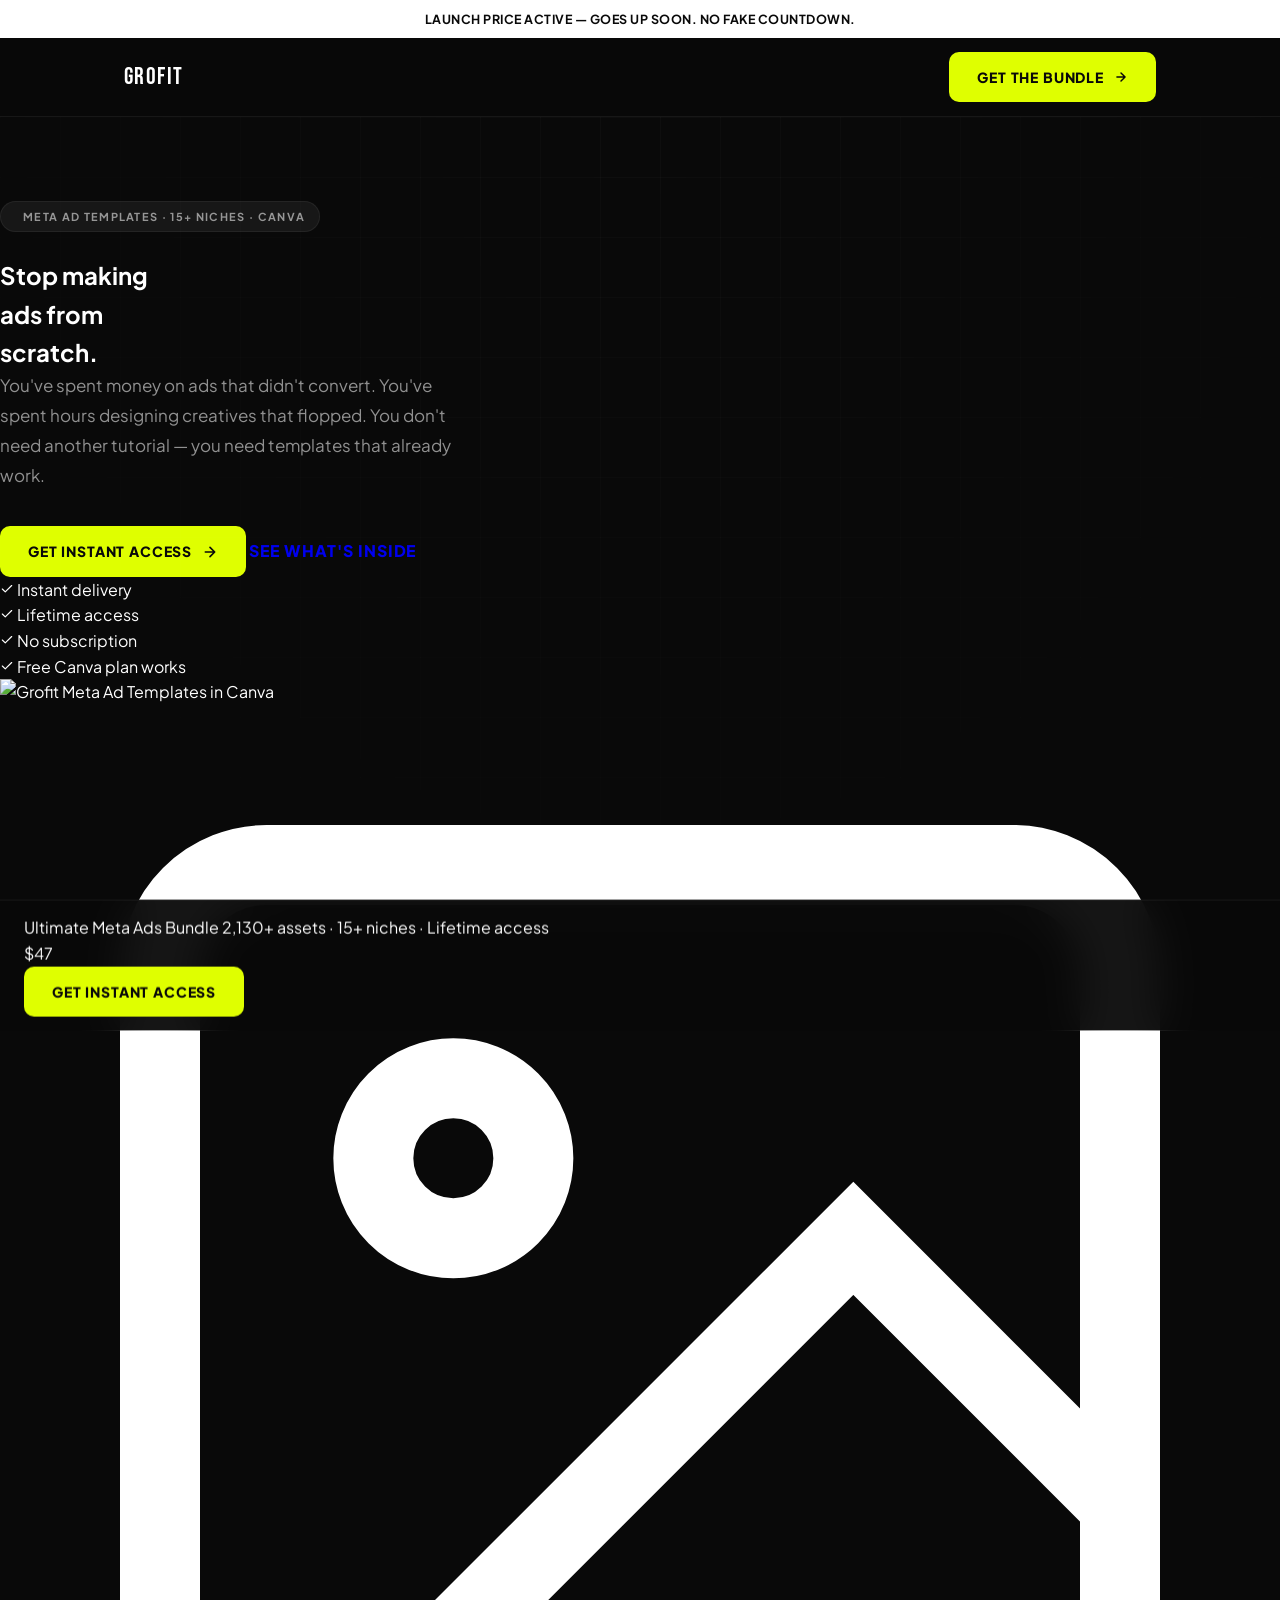
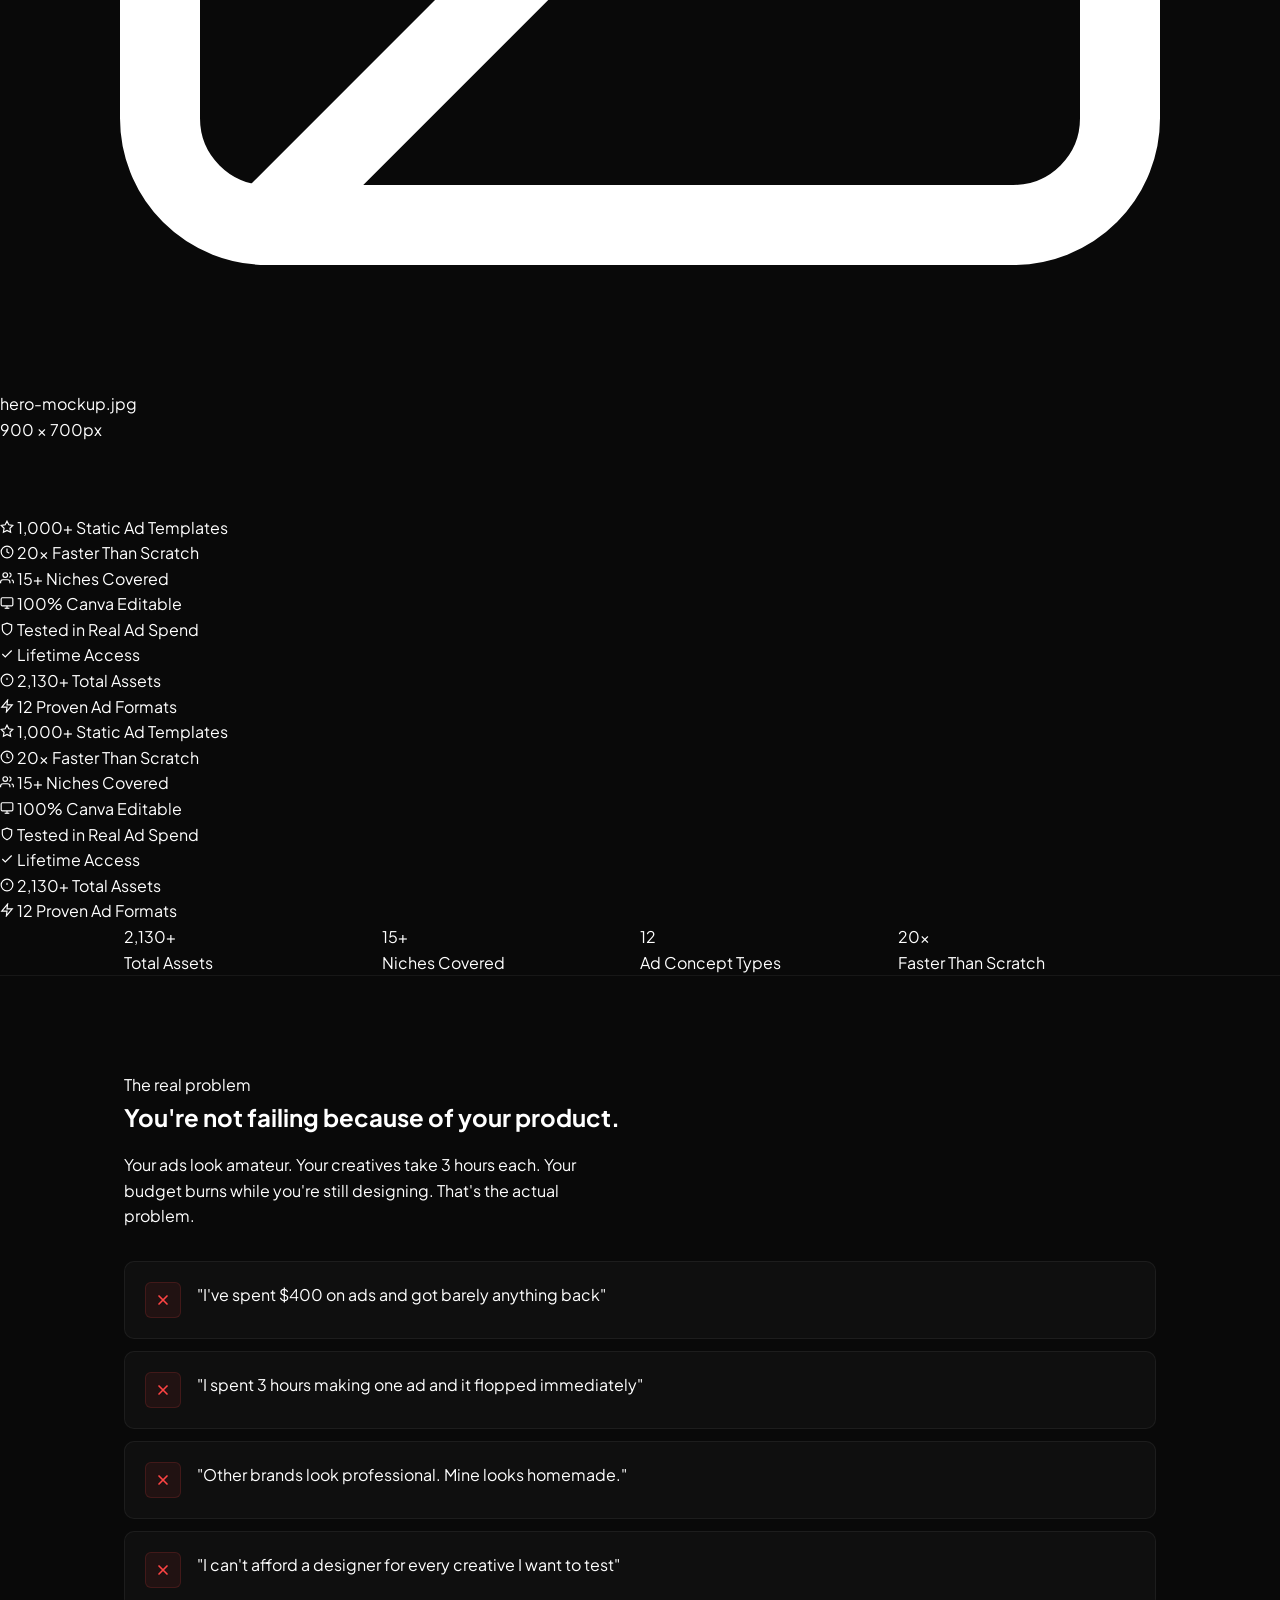
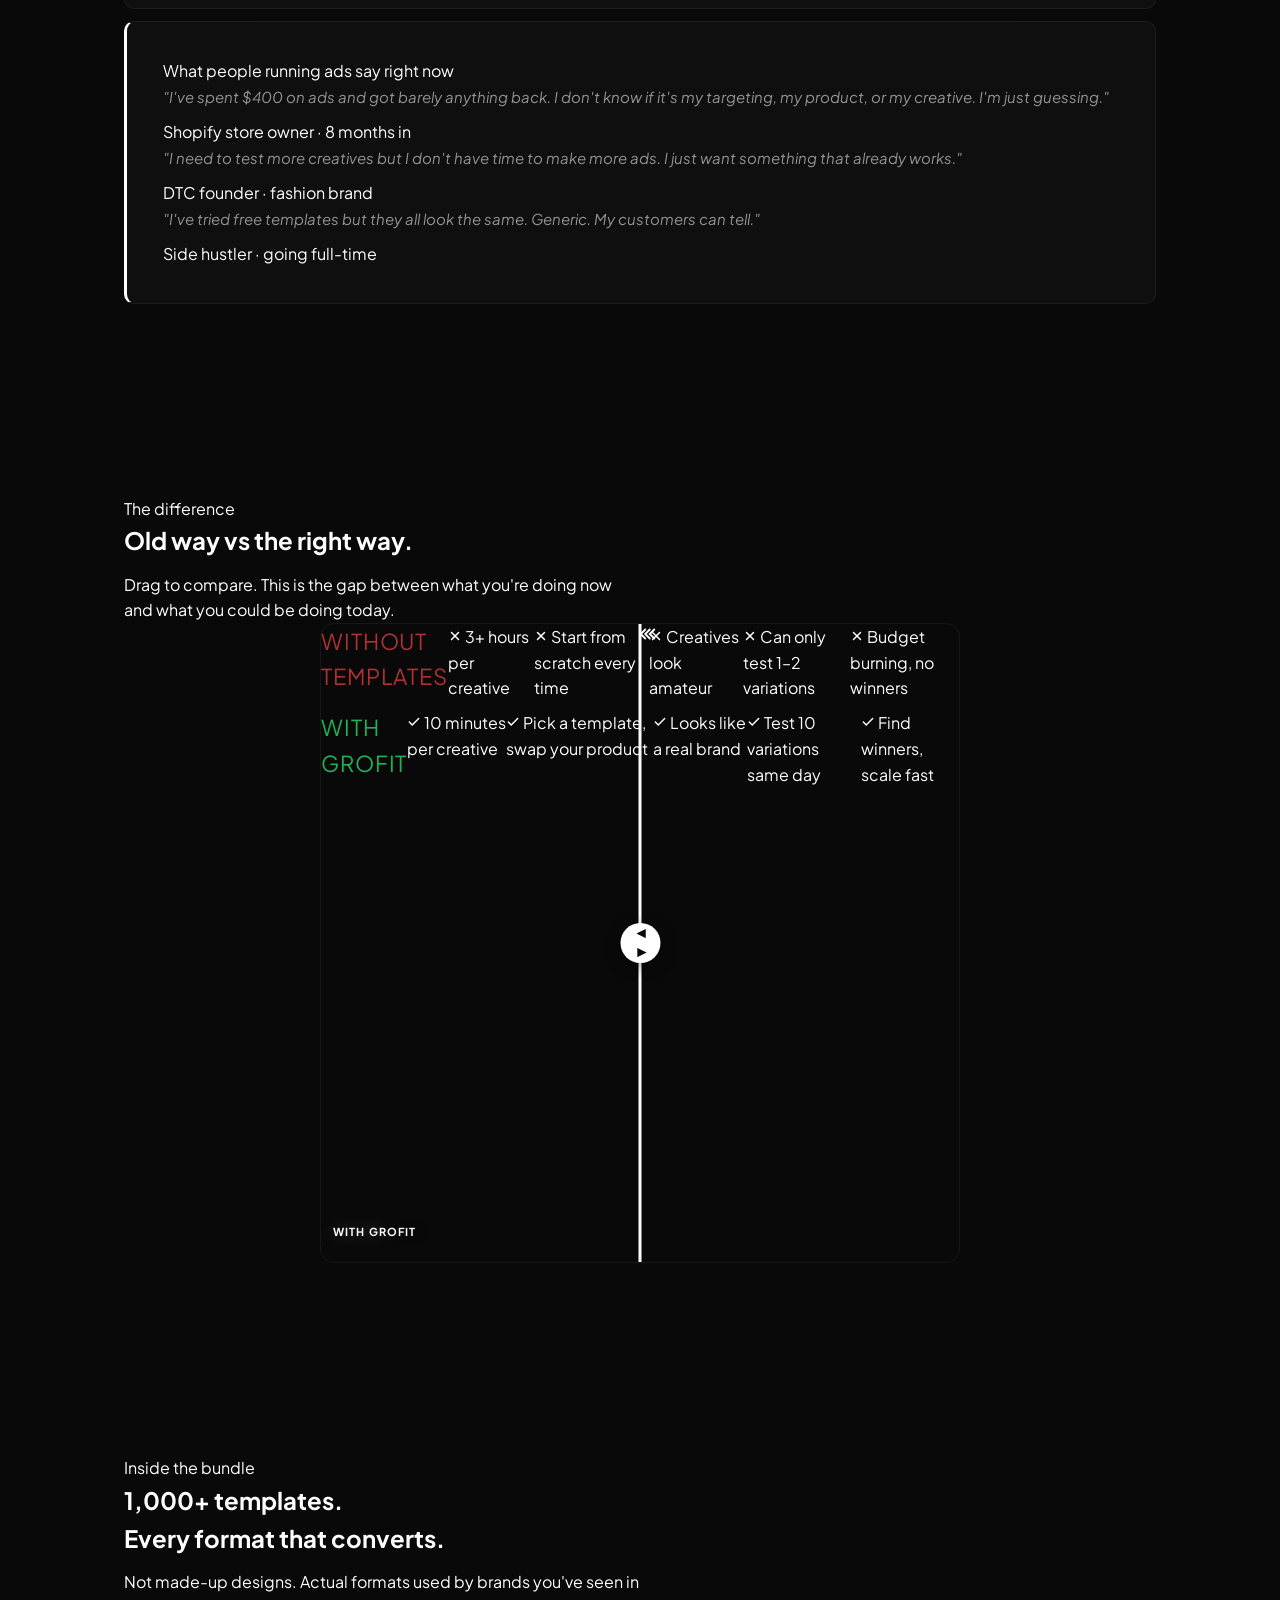
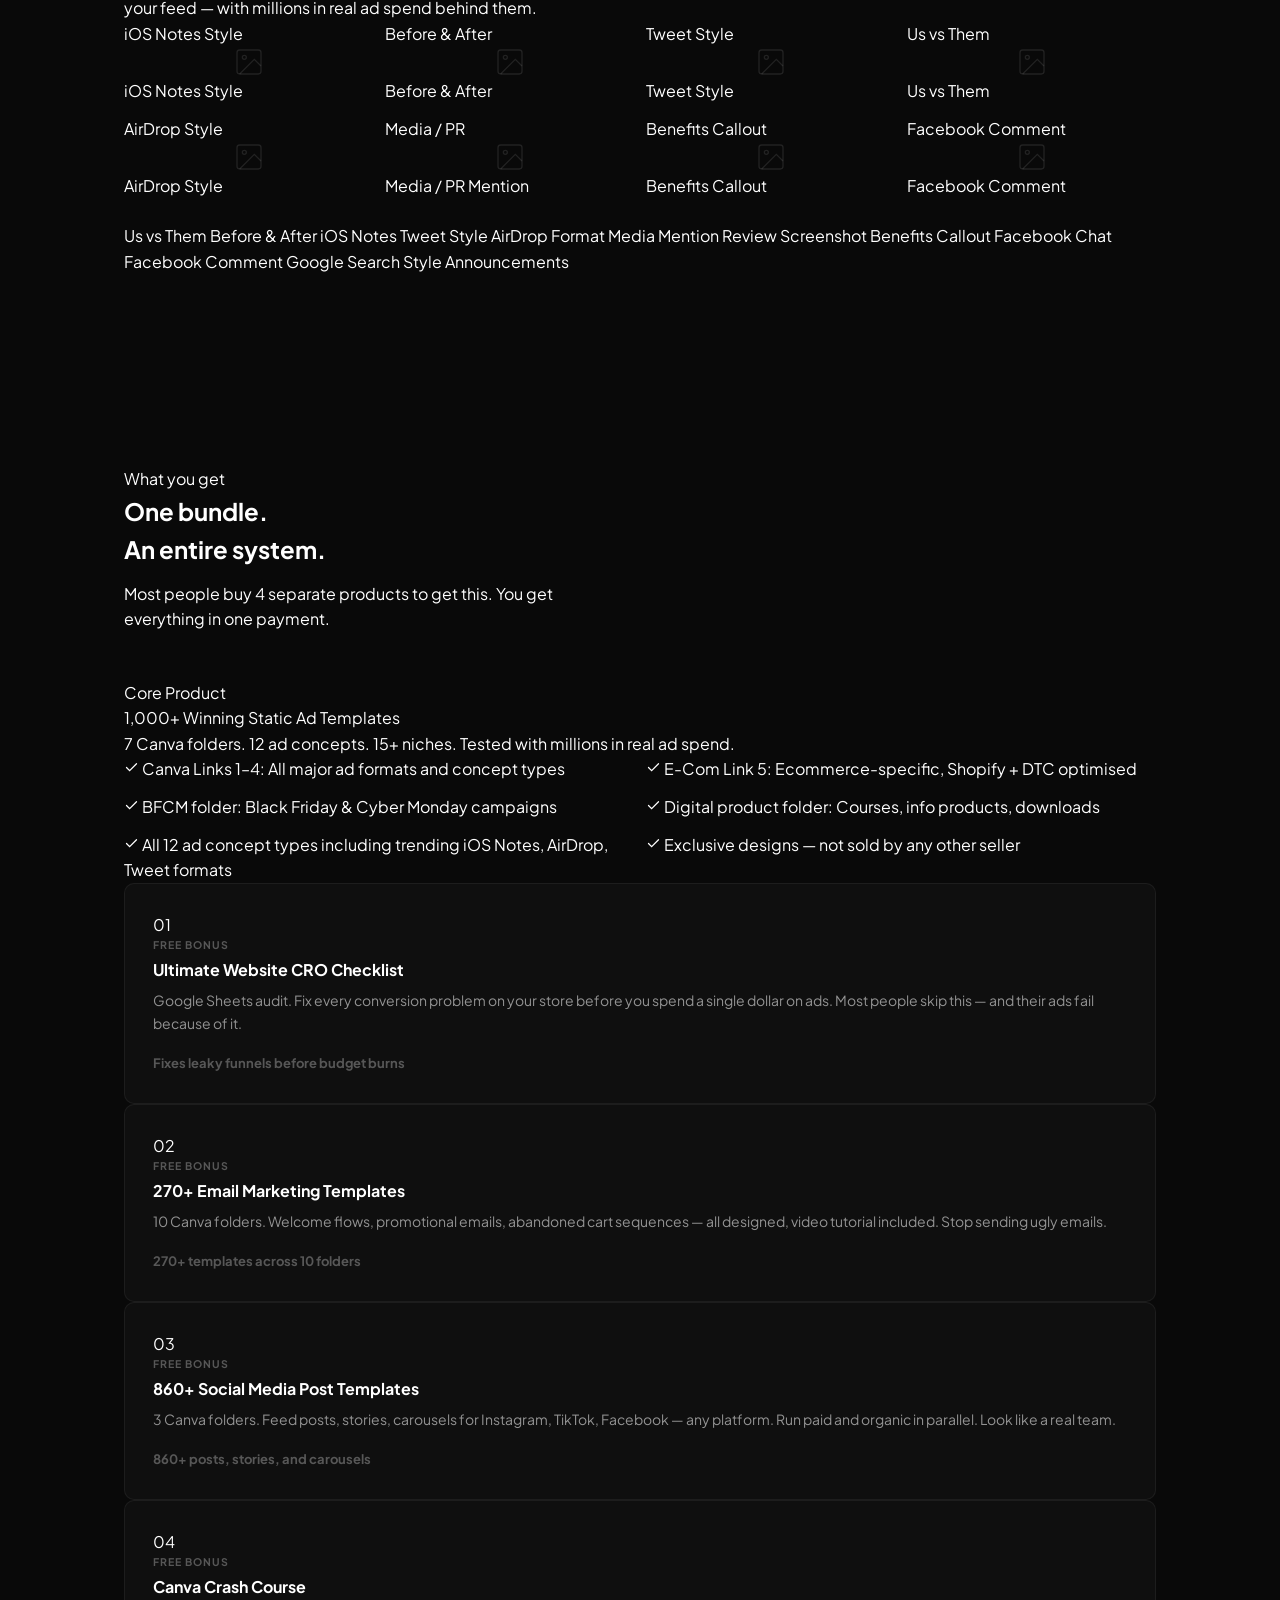
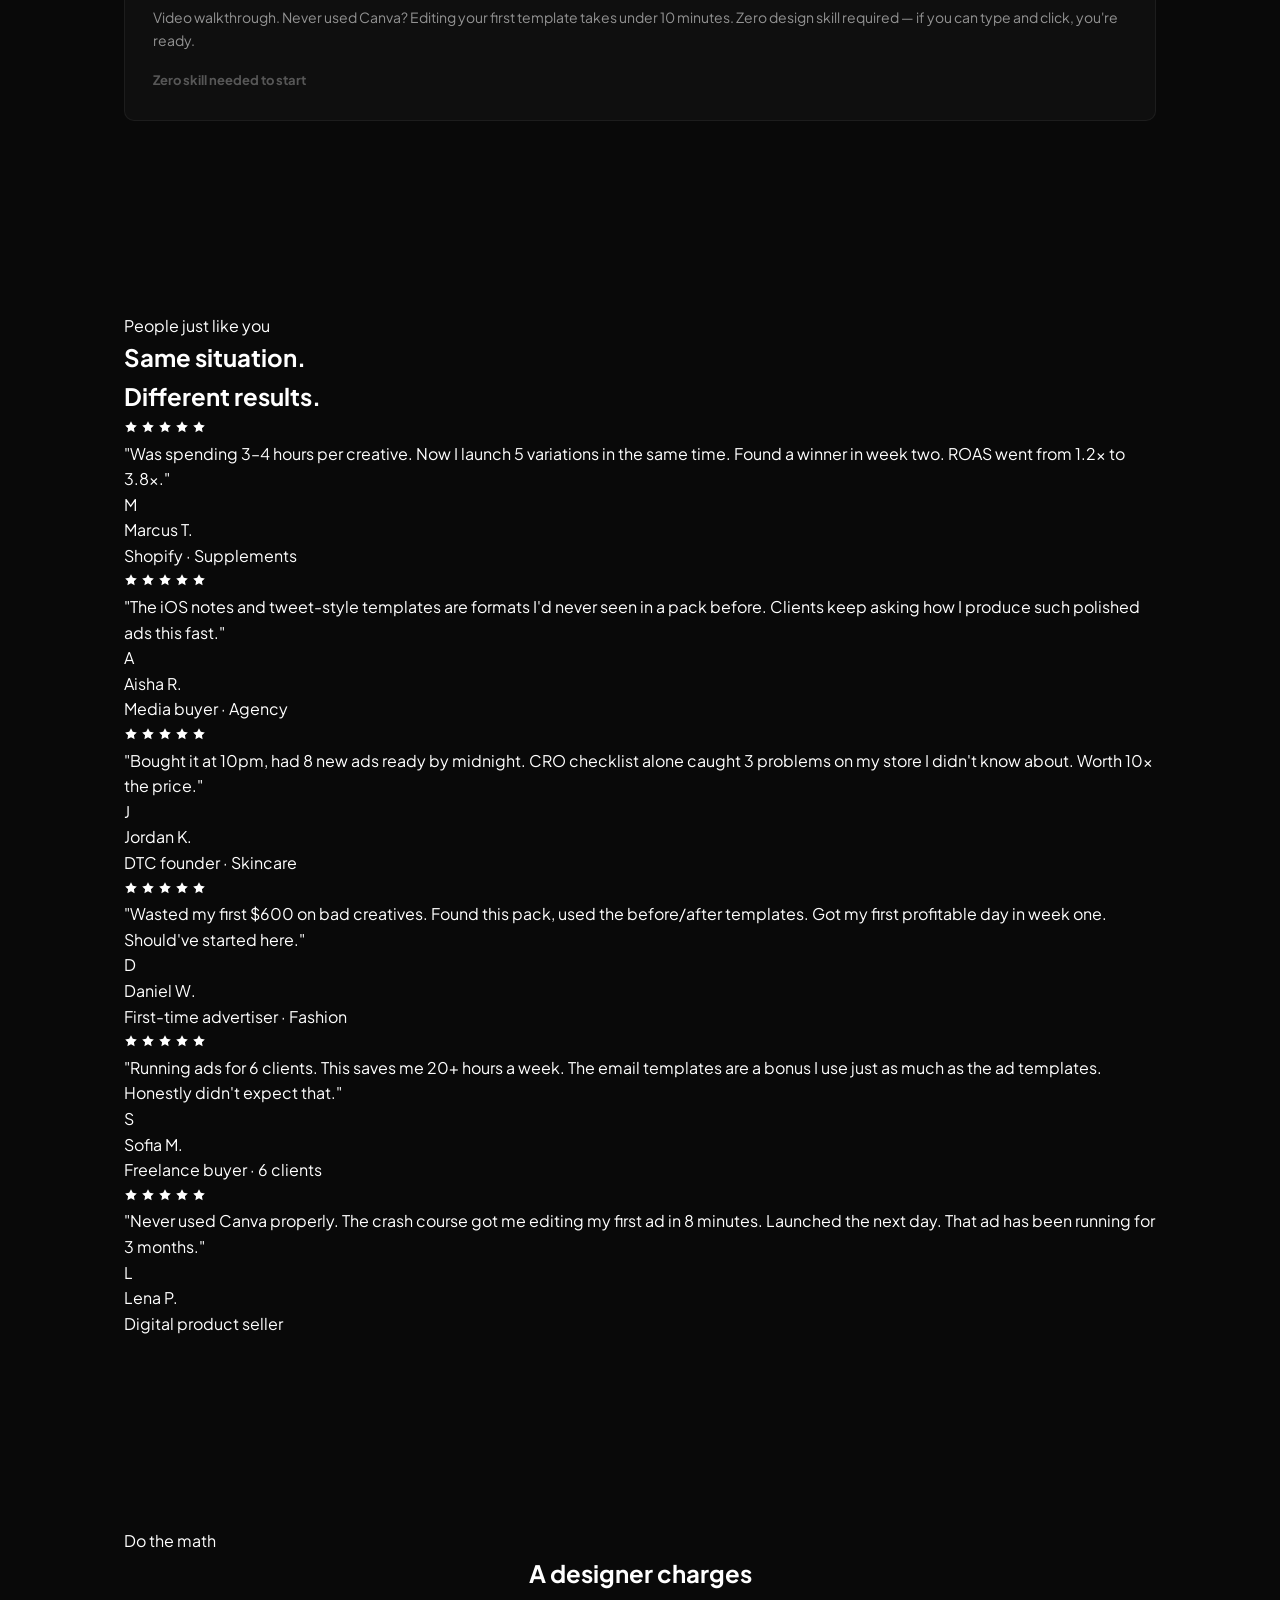
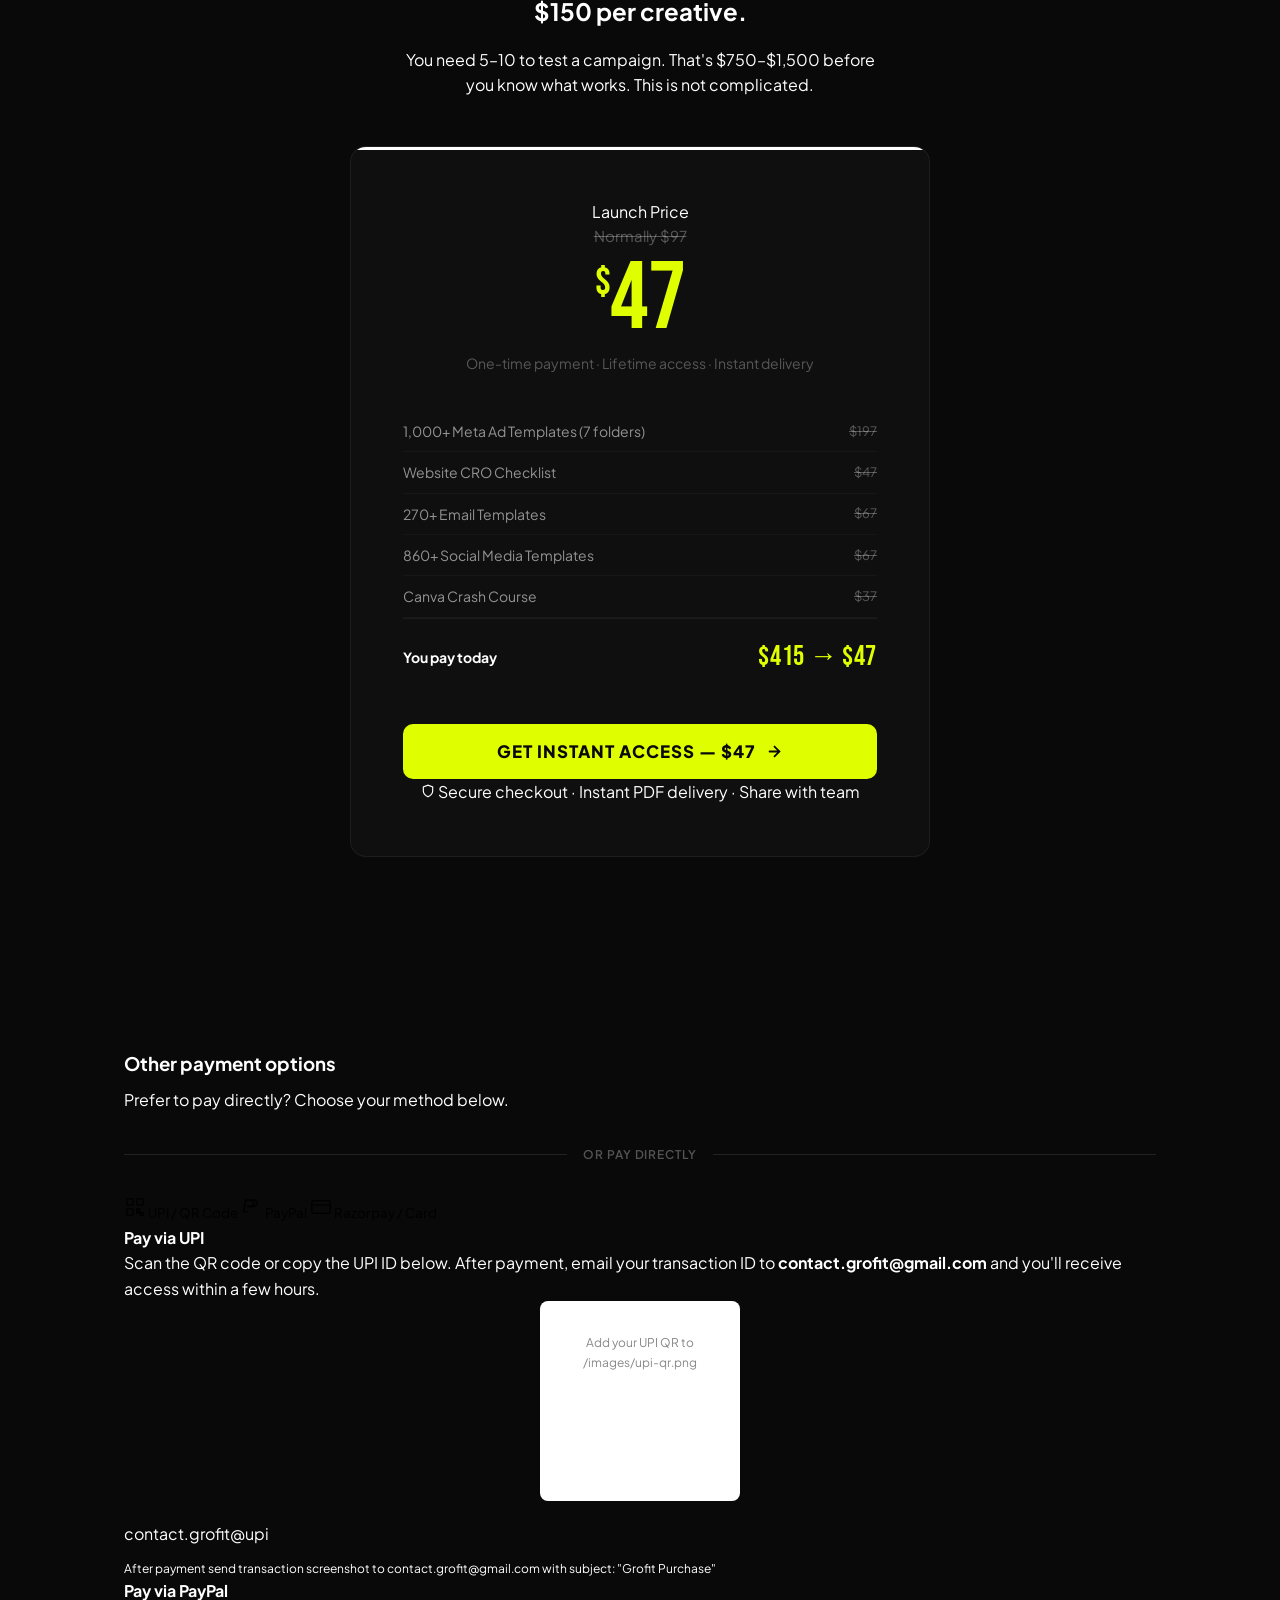
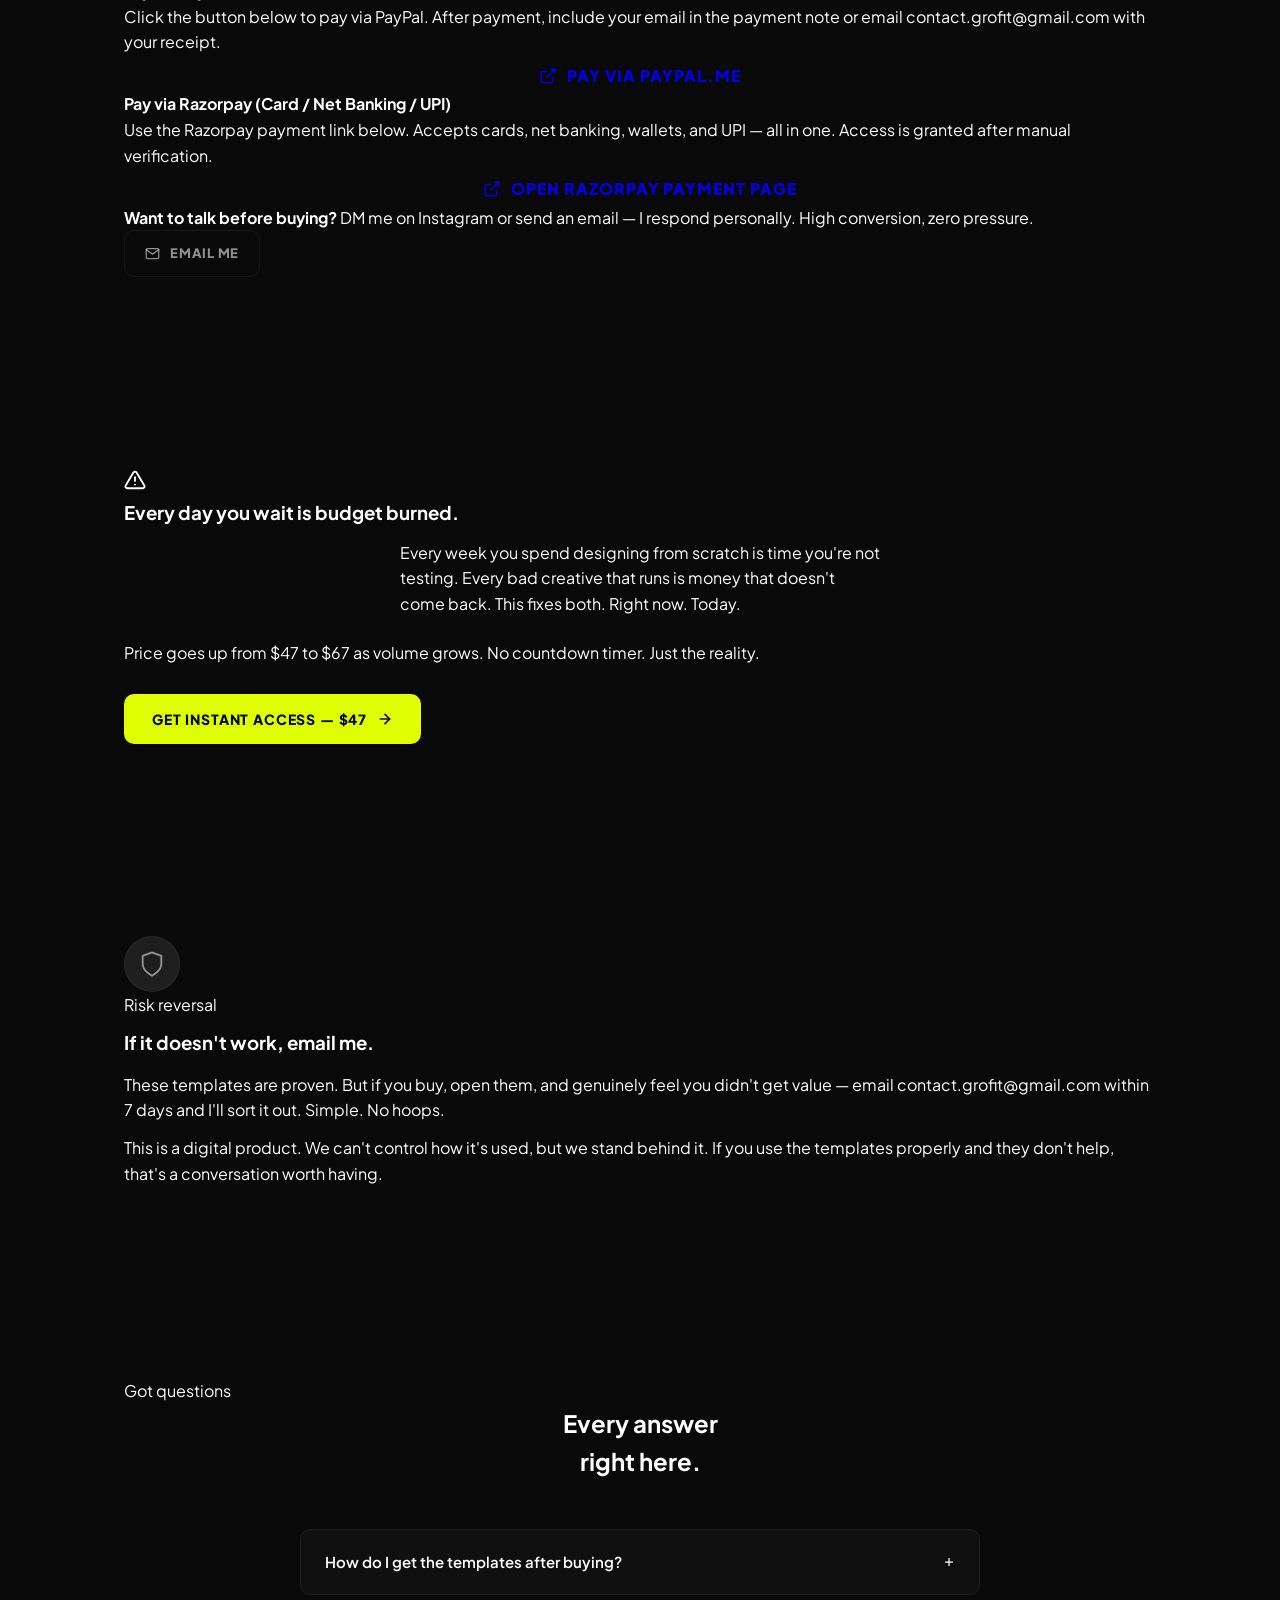
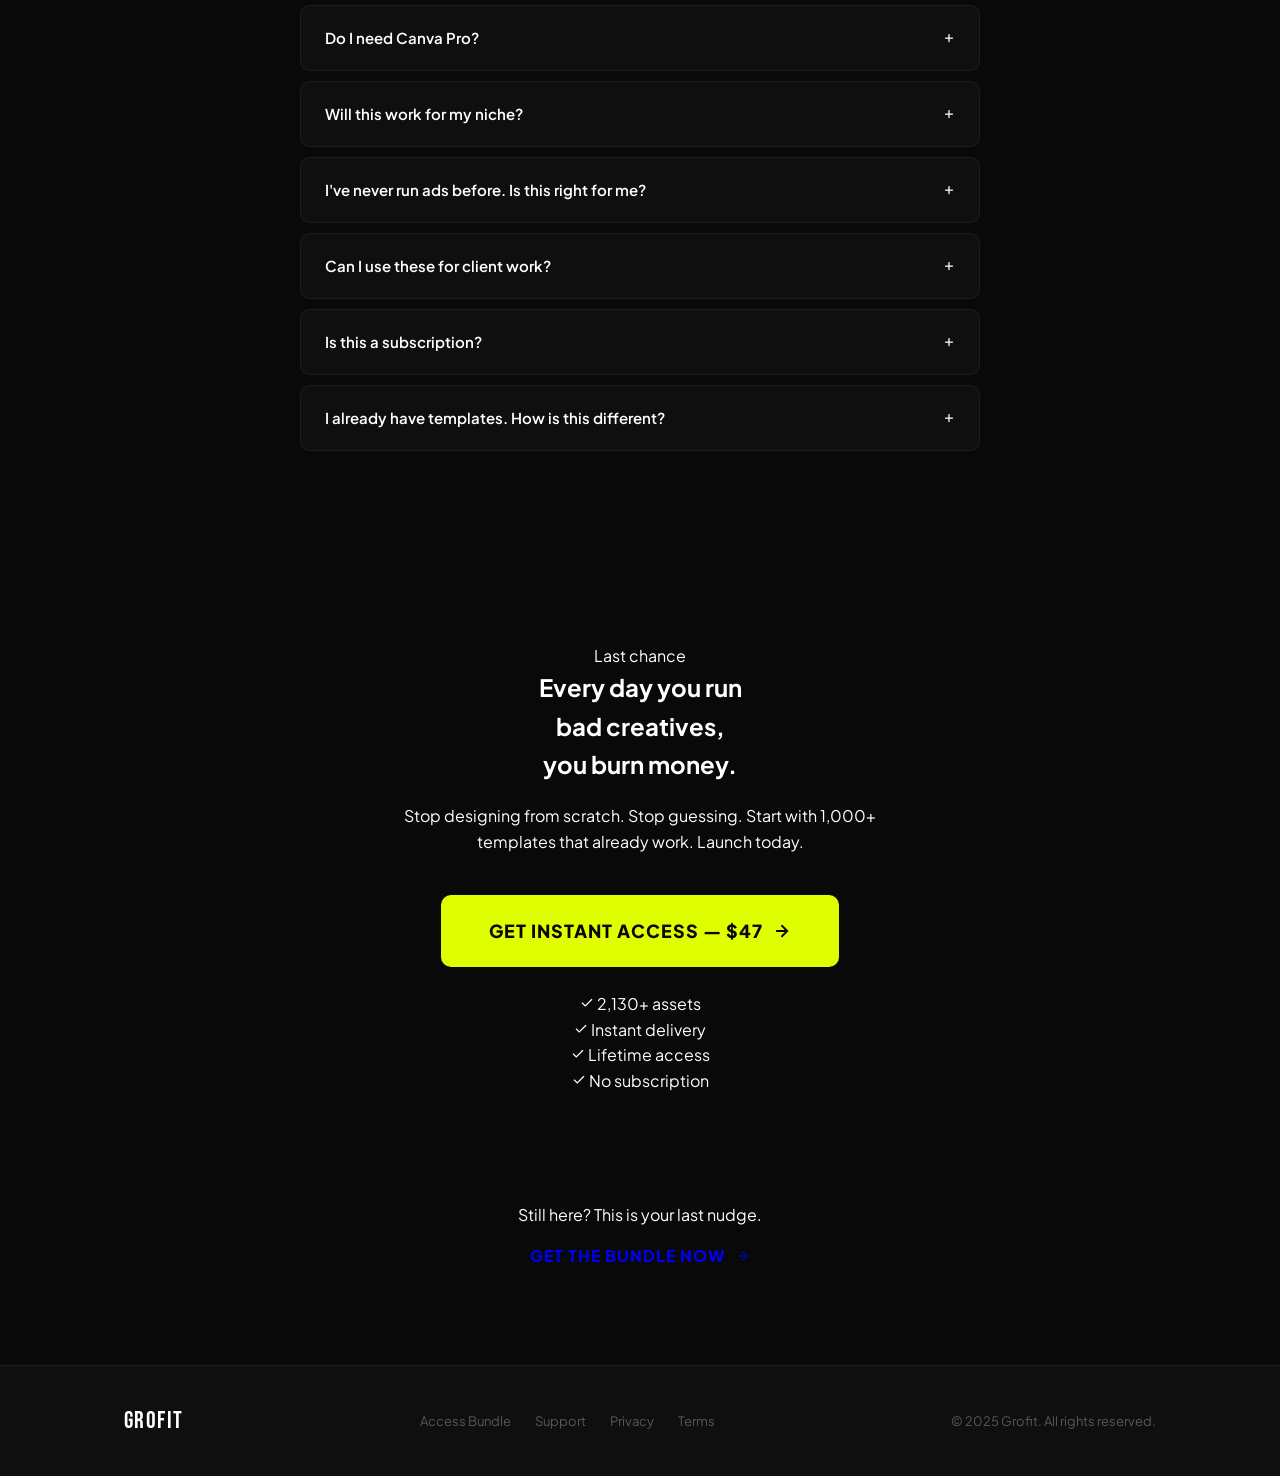
==== commit b953956f: "Update index.html" ====
--- a/index.html
+++ b/index.html
@@ -3,978 +3,987 @@
 <head>
   <meta charset="UTF-8" />
   <meta name="viewport" content="width=device-width, initial-scale=1.0" />
-  <meta name="description" content="1,000+ proven Meta ad templates. Edit in Canva. Launch same day. No designer needed. Tested with millions in real ad spend across 15+ niches." />
-  <meta name="keywords" content="meta ad templates, canva ad templates, facebook ad templates, instagram ad templates, ecommerce ads, canva templates" />
-  <meta property="og:title" content="Stop Making Ads From Scratch — 1,000+ Proven Meta Ad Templates" />
-  <meta property="og:description" content="Pick a template. Edit in Canva. Launch today. 2,130+ marketing assets, one price, lifetime access." />
+
+  <!-- SEO -->
+  <title>1,000+ Proven Meta Ad Templates — Grofit | Canva | 15+ Niches</title>
+  <meta name="description" content="Stop making ads from scratch. 1,000+ winning Meta ad templates for Canva. 15+ niches, 12 ad formats, tested with millions in real ad spend. One-time payment. Instant access." />
+  <meta name="robots" content="index, follow" />
+  <link rel="canonical" href="https://grofit.pages.dev/" />
+
+  <!-- OG / Social -->
+  <meta property="og:title" content="1,000+ Proven Meta Ad Templates — Grofit" />
+  <meta property="og:description" content="Stop designing from scratch. 2,130+ marketing assets. Edit in Canva. Launch same day." />
+  <meta property="og:url" content="https://grofit.pages.dev/" />
   <meta property="og:type" content="website" />
-  <meta property="og:url" content="https://grofit.pages.dev" />
-  <!-- og:image: replace with /images/og-image.jpg (1200×630px) -->
-  <meta property="og:image" content="https://grofit.pages.dev/images/og-image.jpg" />
-  <title>1,000+ Winning Meta Ad Templates — Grofit</title>
-
-  <!-- Canonical -->
-  <link rel="canonical" href="https://grofit.pages.dev" />
+  <!-- <meta property="og:image" content="https://grofit.pages.dev/images/og-image.jpg" /> -->
+
+  <!-- Favicon — logo image or emoji fallback -->
+  <link rel="icon" type="image/png" href="/images/logo.png" />
 
   <!-- Meta Pixel — REPLACE YOUR_PIXEL_ID -->
   <script>
     !function(f,b,e,v,n,t,s){if(f.fbq)return;n=f.fbq=function(){n.callMethod?
     n.callMethod.apply(n,arguments):n.queue.push(arguments)};if(!f._fbq)f._fbq=n;
     n.push=n;n.loaded=!0;n.version='2.0';n.queue=[];t=b.createElement(e);t.async=!0;
-    t.src=v;s=b.getElementsByTagName(e)[0];s.parentNode.insertBefore(t,s)}(window,
-    document,'script','https://connect.facebook.net/en_US/fbevents.js');
-    fbq('init','YOUR_PIXEL_ID');fbq('track','PageView');
+    t.src=v;s=b.getElementsByTagName(e)[0];s.parentNode.insertBefore(t,s)}
+    (window,document,'script','https://connect.facebook.net/en_US/fbevents.js');
+    fbq('init','YOUR_PIXEL_ID');
+    fbq('track','PageView');
   </script>
-  <noscript><img height="1" width="1" style="display:none" src="https://www.facebook.com/tr?id=YOUR_PIXEL_ID&ev=PageView&noscript=1"/></noscript>
+  <noscript><img height="1" width="1" style="display:none"
+    src="https://www.facebook.com/tr?id=YOUR_PIXEL_ID&ev=PageView&noscript=1"/></noscript>
 
   <link rel="stylesheet" href="/assets/styles.css" />
-  <link rel="icon" href="/images/favicon.png" type="image/png" />
 </head>
-<body data-page="landing">
-
-<!-- ── ANNOUNCEMENT BAR ───────────────────────────────────────── -->
+<body>
+
+<!-- ── ANNOUNCEMENT BAR ──────────────────────────────────── -->
 <div class="ann-bar">
-  Launch price active — $47 today. Increases to $67 when this run ends. No fake timer, just fact.
+  Launch price active &mdash; Goes up soon. No fake countdown.
 </div>
 
-<!-- ── NAVIGATION ─────────────────────────────────────────────── -->
-<nav class="nav" aria-label="Main navigation">
+<!-- ── NAV ───────────────────────────────────────────────── -->
+<nav class="nav">
   <div class="nav-inner">
-    <a href="/" class="nav-logo" aria-label="Grofit home">
-      <!-- Replace src with your actual logo file -->
-      <img src="/images/logo.png" alt="Grofit" onerror="this.outerHTML='<span class=nav-logo-text>GRO<span>FIT</span></span>'" />
+    <a href="/" class="nav-logo">
+      <!-- REPLACE: add your logo PNG to /images/logo.png -->
+      <img src="/images/logo.png" alt="Grofit"
+           onerror="this.style.display='none';this.nextElementSibling.style.display='block';" />
+      <span class="nav-logo-text" style="display:none;">GROFIT</span>
     </a>
-    <div class="nav-right">
-      <span class="nav-price">$47</span>
-      <a href="YOUR_CHECKOUT_LINK" class="btn btn-primary" onclick="track('InitiateCheckout')">
-        Get the Bundle
+    <a href="#pricing" class="btn btn-primary btn-md" onclick="trackEvent('InitiateCheckout')">
+      Get the Bundle
+      <svg width="14" height="14" viewBox="0 0 24 24" fill="none" stroke="currentColor" stroke-width="2.5" stroke-linecap="round" stroke-linejoin="round"><path d="M5 12h14M12 5l7 7-7 7"/></svg>
+    </a>
+  </div>
+</nav>
+
+<!-- ─────────────────────────────────────────────────────── -->
+<!-- 01. PROBLEM SETUP + HERO                                -->
+<!-- ─────────────────────────────────────────────────────── -->
+<section class="hero" data-hero>
+  <div class="hero-left">
+    <div class="hero-eyebrow">
+      <span class="hero-eyebrow-dot"></span>
+      Meta Ad Templates &middot; 15+ Niches &middot; Canva
+    </div>
+
+    <h1 class="hero-title">
+      Stop making<br />
+      ads from<br />
+      <span class="line-accent">scratch.</span>
+    </h1>
+
+    <p class="hero-sub">
+      You've spent money on ads that didn't convert. You've spent hours designing creatives that flopped. You don't need another tutorial — you need templates that already work.
+    </p>
+
+    <div class="hero-actions">
+      <a href="#pricing" class="btn btn-primary btn-xl" onclick="trackEvent('InitiateCheckout')">
+        Get Instant Access
+        <svg width="16" height="16" viewBox="0 0 24 24" fill="none" stroke="currentColor" stroke-width="2.5" stroke-linecap="round" stroke-linejoin="round"><path d="M5 12h14M12 5l7 7-7 7"/></svg>
       </a>
-    </div>
-  </div>
-</nav>
-
-<!-- ── SECTION 01 — HERO (PROBLEM + SOLUTION HOOK) ───────────── -->
-<section class="hero" id="top">
-  <div class="container">
-    <div class="hero-top">
-
-      <!-- Left copy -->
-      <div class="hero-copy">
-        <div class="hero-eyebrow">
-          <svg width="8" height="8" viewBox="0 0 8 8" fill="currentColor"><circle cx="4" cy="4" r="4"/></svg>
-          Meta Ad Templates · Canva · 15+ Niches
-        </div>
-
-        <h1 class="hero-headline">
-          Stop making<br>ads from<br><span class="hl">scratch.</span>
-        </h1>
-
-        <p class="hero-sub">
-          You've burned money on ads that didn't convert. Spent 3 hours designing one creative. Watched it flop. There's a faster way — 1,000+ proven templates, ready to edit, ready to launch.
-        </p>
-
-        <div class="hero-cta-group">
-          <a href="YOUR_CHECKOUT_LINK" class="btn btn-primary xl" onclick="track('InitiateCheckout')">
-            Get Instant Access — $47
-            <svg width="18" height="18" viewBox="0 0 24 24" fill="none" stroke="currentColor" stroke-width="2.5" stroke-linecap="round" stroke-linejoin="round"><path d="M5 12h14M12 5l7 7-7 7"/></svg>
-          </a>
-          <div class="hero-cta-note">
-            <span class="trust-pill">
-              <svg width="14" height="14" viewBox="0 0 24 24" fill="none" stroke="currentColor" stroke-width="2" stroke-linecap="round" stroke-linejoin="round"><polyline points="20 6 9 17 4 12"/></svg>
-              Instant delivery
+      <a href="#templates" class="btn btn-outline btn-lg">
+        See what's inside
+      </a>
+    </div>
+
+    <div class="hero-trust">
+      <div class="trust-item">
+        <svg width="14" height="14" viewBox="0 0 24 24" fill="none" stroke="currentColor" stroke-width="2" stroke-linecap="round" stroke-linejoin="round"><polyline points="20 6 9 17 4 12"/></svg>
+        Instant delivery
+      </div>
+      <div class="trust-item">
+        <svg width="14" height="14" viewBox="0 0 24 24" fill="none" stroke="currentColor" stroke-width="2" stroke-linecap="round" stroke-linejoin="round"><polyline points="20 6 9 17 4 12"/></svg>
+        Lifetime access
+      </div>
+      <div class="trust-item">
+        <svg width="14" height="14" viewBox="0 0 24 24" fill="none" stroke="currentColor" stroke-width="2" stroke-linecap="round" stroke-linejoin="round"><polyline points="20 6 9 17 4 12"/></svg>
+        No subscription
+      </div>
+      <div class="trust-item">
+        <svg width="14" height="14" viewBox="0 0 24 24" fill="none" stroke="currentColor" stroke-width="2" stroke-linecap="round" stroke-linejoin="round"><polyline points="20 6 9 17 4 12"/></svg>
+        Free Canva plan works
+      </div>
+    </div>
+  </div>
+
+  <div class="hero-right">
+    <!-- IMAGE: Replace /images/hero-mockup.jpg (900×700px)
+         Best option: screenshot of your templates in Canva,
+         or a styled collage of your 9 best ad templates. -->
+    <div class="hero-img-slot img-slot">
+      <img src="/images/hero-mockup.jpg" alt="Grofit Meta Ad Templates in Canva"
+           onerror="this.parentElement.classList.add('no-img');" />
+      <div class="img-placeholder-label">
+        <svg viewBox="0 0 24 24" fill="none" stroke="currentColor" stroke-width="1.5"><rect x="3" y="3" width="18" height="18" rx="2"/><circle cx="8.5" cy="8.5" r="1.5"/><polyline points="21 15 16 10 5 21"/></svg>
+        <span>hero-mockup.jpg<br/>900 × 700px</span>
+      </div>
+    </div>
+  </div>
+</section>
+
+<!-- ── MARQUEE STRIP ──────────────────────────────────────── -->
+<div class="marquee-section" aria-hidden="true">
+  <div class="marquee-track">
+    <!-- Repeated twice for seamless loop -->
+    <div class="marquee-item">
+      <svg width="14" height="14" viewBox="0 0 24 24" fill="none" stroke="currentColor" stroke-width="2"><polygon points="12 2 15.09 8.26 22 9.27 17 14.14 18.18 21.02 12 17.77 5.82 21.02 7 14.14 2 9.27 8.91 8.26 12 2"/></svg>
+      1,000+ Static Ad Templates
+    </div>
+    <div class="marquee-item">
+      <svg width="14" height="14" viewBox="0 0 24 24" fill="none" stroke="currentColor" stroke-width="2"><circle cx="12" cy="12" r="10"/><polyline points="12 6 12 12 16 14"/></svg>
+      20× Faster Than Scratch
+    </div>
+    <div class="marquee-item">
+      <svg width="14" height="14" viewBox="0 0 24 24" fill="none" stroke="currentColor" stroke-width="2"><path d="M17 21v-2a4 4 0 0 0-4-4H5a4 4 0 0 0-4 4v2"/><circle cx="9" cy="7" r="4"/><path d="M23 21v-2a4 4 0 0 0-3-3.87"/><path d="M16 3.13a4 4 0 0 1 0 7.75"/></svg>
+      15+ Niches Covered
+    </div>
+    <div class="marquee-item">
+      <svg width="14" height="14" viewBox="0 0 24 24" fill="none" stroke="currentColor" stroke-width="2"><rect x="2" y="3" width="20" height="14" rx="2"/><line x1="8" y1="21" x2="16" y2="21"/><line x1="12" y1="17" x2="12" y2="21"/></svg>
+      100% Canva Editable
+    </div>
+    <div class="marquee-item">
+      <svg width="14" height="14" viewBox="0 0 24 24" fill="none" stroke="currentColor" stroke-width="2"><path d="M12 22s8-4 8-10V5l-8-3-8 3v7c0 6 8 10 8 10z"/></svg>
+      Tested in Real Ad Spend
+    </div>
+    <div class="marquee-item">
+      <svg width="14" height="14" viewBox="0 0 24 24" fill="none" stroke="currentColor" stroke-width="2"><polyline points="20 6 9 17 4 12"/></svg>
+      Lifetime Access
+    </div>
+    <div class="marquee-item">
+      <svg width="14" height="14" viewBox="0 0 24 24" fill="none" stroke="currentColor" stroke-width="2"><circle cx="12" cy="12" r="10"/><line x1="12" y1="8" x2="12" y2="12"/><line x1="12" y1="16" x2="12.01" y2="16"/></svg>
+      2,130+ Total Assets
+    </div>
+    <div class="marquee-item">
+      <svg width="14" height="14" viewBox="0 0 24 24" fill="none" stroke="currentColor" stroke-width="2"><path d="M13 2L3 14h9l-1 8 10-12h-9l1-8z"/></svg>
+      12 Proven Ad Formats
+    </div>
+    <!-- Duplicate for seamless loop -->
+    <div class="marquee-item">
+      <svg width="14" height="14" viewBox="0 0 24 24" fill="none" stroke="currentColor" stroke-width="2"><polygon points="12 2 15.09 8.26 22 9.27 17 14.14 18.18 21.02 12 17.77 5.82 21.02 7 14.14 2 9.27 8.91 8.26 12 2"/></svg>
+      1,000+ Static Ad Templates
+    </div>
+    <div class="marquee-item">
+      <svg width="14" height="14" viewBox="0 0 24 24" fill="none" stroke="currentColor" stroke-width="2"><circle cx="12" cy="12" r="10"/><polyline points="12 6 12 12 16 14"/></svg>
+      20× Faster Than Scratch
+    </div>
+    <div class="marquee-item">
+      <svg width="14" height="14" viewBox="0 0 24 24" fill="none" stroke="currentColor" stroke-width="2"><path d="M17 21v-2a4 4 0 0 0-4-4H5a4 4 0 0 0-4 4v2"/><circle cx="9" cy="7" r="4"/><path d="M23 21v-2a4 4 0 0 0-3-3.87"/><path d="M16 3.13a4 4 0 0 1 0 7.75"/></svg>
+      15+ Niches Covered
+    </div>
+    <div class="marquee-item">
+      <svg width="14" height="14" viewBox="0 0 24 24" fill="none" stroke="currentColor" stroke-width="2"><rect x="2" y="3" width="20" height="14" rx="2"/><line x1="8" y1="21" x2="16" y2="21"/><line x1="12" y1="17" x2="12" y2="21"/></svg>
+      100% Canva Editable
+    </div>
+    <div class="marquee-item">
+      <svg width="14" height="14" viewBox="0 0 24 24" fill="none" stroke="currentColor" stroke-width="2"><path d="M12 22s8-4 8-10V5l-8-3-8 3v7c0 6 8 10 8 10z"/></svg>
+      Tested in Real Ad Spend
+    </div>
+    <div class="marquee-item">
+      <svg width="14" height="14" viewBox="0 0 24 24" fill="none" stroke="currentColor" stroke-width="2"><polyline points="20 6 9 17 4 12"/></svg>
+      Lifetime Access
+    </div>
+    <div class="marquee-item">
+      <svg width="14" height="14" viewBox="0 0 24 24" fill="none" stroke="currentColor" stroke-width="2"><circle cx="12" cy="12" r="10"/><line x1="12" y1="8" x2="12" y2="12"/><line x1="12" y1="16" x2="12.01" y2="16"/></svg>
+      2,130+ Total Assets
+    </div>
+    <div class="marquee-item">
+      <svg width="14" height="14" viewBox="0 0 24 24" fill="none" stroke="currentColor" stroke-width="2"><path d="M13 2L3 14h9l-1 8 10-12h-9l1-8z"/></svg>
+      12 Proven Ad Formats
+    </div>
+  </div>
+</div>
+
+<!-- ── STATS STRIP ────────────────────────────────────────── -->
+<div class="stats-section reveal">
+  <div class="container">
+    <div class="stats-grid">
+      <div class="stat-item">
+        <div class="stat-number" data-count="2130" data-suffix="+">2130+</div>
+        <div class="stat-label">Total Assets</div>
+      </div>
+      <div class="stat-item">
+        <div class="stat-number" data-count="15" data-suffix="+">15+</div>
+        <div class="stat-label">Niches Covered</div>
+      </div>
+      <div class="stat-item">
+        <div class="stat-number" data-count="12">12</div>
+        <div class="stat-label">Ad Concept Types</div>
+      </div>
+      <div class="stat-item">
+        <div class="stat-number" data-count="20" data-suffix="x">20x</div>
+        <div class="stat-label">Faster Than Scratch</div>
+      </div>
+    </div>
+  </div>
+</div>
+
+<!-- ─────────────────────────────────────────────────────── -->
+<!-- 01 cont. PROBLEM SECTION                               -->
+<!-- ─────────────────────────────────────────────────────── -->
+<section>
+  <div class="container">
+    <div class="problem-grid">
+      <div>
+        <div class="section-label reveal">The real problem</div>
+        <h2 class="display-lg reveal">You're not failing because of your product.</h2>
+        <p class="text-lg muted reveal" style="margin: 16px 0 32px; max-width: 460px;">Your ads look amateur. Your creatives take 3 hours each. Your budget burns while you're still designing. That's the actual problem.</p>
+
+        <ul class="pain-list">
+          <li class="pain-item reveal reveal-d1">
+            <span class="pain-icon">
+              <svg width="16" height="16" viewBox="0 0 24 24" fill="none" stroke="currentColor" stroke-width="2.5" stroke-linecap="round"><line x1="18" y1="6" x2="6" y2="18"/><line x1="6" y1="6" x2="18" y2="18"/></svg>
             </span>
-            <span class="trust-pill">
-              <svg width="14" height="14" viewBox="0 0 24 24" fill="none" stroke="currentColor" stroke-width="2" stroke-linecap="round" stroke-linejoin="round"><polyline points="20 6 9 17 4 12"/></svg>
-              Lifetime access
+            "I've spent $400 on ads and got barely anything back"
+          </li>
+          <li class="pain-item reveal reveal-d2">
+            <span class="pain-icon">
+              <svg width="16" height="16" viewBox="0 0 24 24" fill="none" stroke="currentColor" stroke-width="2.5" stroke-linecap="round"><line x1="18" y1="6" x2="6" y2="18"/><line x1="6" y1="6" x2="18" y2="18"/></svg>
             </span>
-            <span class="trust-pill">
-              <svg width="14" height="14" viewBox="0 0 24 24" fill="none" stroke="currentColor" stroke-width="2" stroke-linecap="round" stroke-linejoin="round"><polyline points="20 6 9 17 4 12"/></svg>
-              No subscription
+            "I spent 3 hours making one ad and it flopped immediately"
+          </li>
+          <li class="pain-item reveal reveal-d3">
+            <span class="pain-icon">
+              <svg width="16" height="16" viewBox="0 0 24 24" fill="none" stroke="currentColor" stroke-width="2.5" stroke-linecap="round"><line x1="18" y1="6" x2="6" y2="18"/><line x1="6" y1="6" x2="18" y2="18"/></svg>
             </span>
-          </div>
-        </div>
-      </div>
-
-      <!-- Right visual — replace /images/hero-mockup.jpg (800×840px) -->
-      <div class="hero-visual">
-        <div class="hero-image-slot">
-          <!--
-            IMAGE PLACEHOLDER
-            File: /images/hero-mockup.jpg
-            Size: 800×840px
-            Content: Product bundle mockup or template collage screenshot
-          -->
-          <img src="/images/hero-mockup.jpg" alt="Grofit Meta Ad Template bundle preview"
-            onerror="this.style.display='none'; this.nextElementSibling.style.display='flex'" />
-          <div class="img-placeholder" style="display:none;">
-            <svg width="40" height="40" viewBox="0 0 24 24" fill="none" stroke="currentColor" stroke-width="1.5"><rect x="3" y="3" width="18" height="18" rx="2"/><circle cx="8.5" cy="8.5" r="1.5"/><polyline points="21 15 16 10 5 21"/></svg>
-            <span>Replace with /images/hero-mockup.jpg<br>Recommended: 800×840px</span>
-          </div>
-        </div>
-
-        <!-- Floating stats — visible on desktop -->
-        <div class="hero-float hero-float-1">
-          <div class="float-label">Total Assets</div>
-          <div class="float-value">2,130+</div>
-        </div>
-        <div class="hero-float hero-float-2">
-          <div class="float-label">Faster than scratch</div>
-          <div class="float-value">20x</div>
-        </div>
-      </div>
-    </div>
-  </div>
-</section>
-
-<!-- ── SOCIAL PROOF STRIP (scrolling) ────────────────────────── -->
-<div class="proof-strip" aria-hidden="true">
-  <div class="proof-track">
-    <!-- First set -->
-    <div class="proof-item">
-      <svg width="16" height="16" viewBox="0 0 24 24" fill="none" stroke="currentColor" stroke-width="2"><polyline points="20 6 9 17 4 12"/></svg>
-      1,000+ Ad Templates
-    </div>
-    <div class="proof-item">
-      <svg width="16" height="16" viewBox="0 0 24 24" fill="none" stroke="currentColor" stroke-width="2"><polyline points="20 6 9 17 4 12"/></svg>
-      15+ Niches Covered
-    </div>
-    <div class="proof-item">
-      <svg width="16" height="16" viewBox="0 0 24 24" fill="none" stroke="currentColor" stroke-width="2"><polyline points="20 6 9 17 4 12"/></svg>
-      12 Ad Concept Types
-    </div>
-    <div class="proof-item">
-      <svg width="16" height="16" viewBox="0 0 24 24" fill="none" stroke="currentColor" stroke-width="2"><polyline points="20 6 9 17 4 12"/></svg>
-      Tested with Millions in Ad Spend
-    </div>
-    <div class="proof-item">
-      <svg width="16" height="16" viewBox="0 0 24 24" fill="none" stroke="currentColor" stroke-width="2"><polyline points="20 6 9 17 4 12"/></svg>
-      100% Canva Editable
-    </div>
-    <div class="proof-item">
-      <svg width="16" height="16" viewBox="0 0 24 24" fill="none" stroke="currentColor" stroke-width="2"><polyline points="20 6 9 17 4 12"/></svg>
-      Lifetime Access
-    </div>
-    <div class="proof-item">
-      <svg width="16" height="16" viewBox="0 0 24 24" fill="none" stroke="currentColor" stroke-width="2"><polyline points="20 6 9 17 4 12"/></svg>
-      One-Time Payment
-    </div>
-    <div class="proof-item">
-      <svg width="16" height="16" viewBox="0 0 24 24" fill="none" stroke="currentColor" stroke-width="2"><polyline points="20 6 9 17 4 12"/></svg>
-      No Design Skills Required
-    </div>
-    <!-- Duplicate for infinite scroll -->
-    <div class="proof-item">
-      <svg width="16" height="16" viewBox="0 0 24 24" fill="none" stroke="currentColor" stroke-width="2"><polyline points="20 6 9 17 4 12"/></svg>
-      1,000+ Ad Templates
-    </div>
-    <div class="proof-item">
-      <svg width="16" height="16" viewBox="0 0 24 24" fill="none" stroke="currentColor" stroke-width="2"><polyline points="20 6 9 17 4 12"/></svg>
-      15+ Niches Covered
-    </div>
-    <div class="proof-item">
-      <svg width="16" height="16" viewBox="0 0 24 24" fill="none" stroke="currentColor" stroke-width="2"><polyline points="20 6 9 17 4 12"/></svg>
-      12 Ad Concept Types
-    </div>
-    <div class="proof-item">
-      <svg width="16" height="16" viewBox="0 0 24 24" fill="none" stroke="currentColor" stroke-width="2"><polyline points="20 6 9 17 4 12"/></svg>
-      Tested with Millions in Ad Spend
-    </div>
-    <div class="proof-item">
-      <svg width="16" height="16" viewBox="0 0 24 24" fill="none" stroke="currentColor" stroke-width="2"><polyline points="20 6 9 17 4 12"/></svg>
-      100% Canva Editable
-    </div>
-    <div class="proof-item">
-      <svg width="16" height="16" viewBox="0 0 24 24" fill="none" stroke="currentColor" stroke-width="2"><polyline points="20 6 9 17 4 12"/></svg>
-      Lifetime Access
-    </div>
-    <div class="proof-item">
-      <svg width="16" height="16" viewBox="0 0 24 24" fill="none" stroke="currentColor" stroke-width="2"><polyline points="20 6 9 17 4 12"/></svg>
-      One-Time Payment
-    </div>
-    <div class="proof-item">
-      <svg width="16" height="16" viewBox="0 0 24 24" fill="none" stroke="currentColor" stroke-width="2"><polyline points="20 6 9 17 4 12"/></svg>
-      No Design Skills Required
-    </div>
-  </div>
-</div>
-
-<!-- ── STATS ──────────────────────────────────────────────────── -->
-<div class="stats-section">
-  <div class="stats-grid">
-    <div class="stat-block reveal">
-      <div class="stat-num" data-count="2130" data-suffix="+">2130+</div>
-      <div class="stat-lbl">Marketing Assets</div>
-    </div>
-    <div class="stat-block reveal d1">
-      <div class="stat-num" data-count="15" data-suffix="+">15+</div>
-      <div class="stat-lbl">Niches Covered</div>
-    </div>
-    <div class="stat-block reveal d2">
-      <div class="stat-num" data-count="12">12</div>
-      <div class="stat-lbl">Ad Concept Types</div>
-    </div>
-    <div class="stat-block reveal d3">
-      <div class="stat-num" data-count="20" data-suffix="x">20x</div>
-      <div class="stat-lbl">Faster Than Scratch</div>
-    </div>
-  </div>
-</div>
-
-<!-- ── SECTION 02 — PROBLEM ───────────────────────────────────── -->
-<section id="problem">
-  <div class="container">
-    <div class="problem-layout">
-
+            "Other brands look professional. Mine looks homemade."
+          </li>
+          <li class="pain-item reveal reveal-d4">
+            <span class="pain-icon">
+              <svg width="16" height="16" viewBox="0 0 24 24" fill="none" stroke="currentColor" stroke-width="2.5" stroke-linecap="round"><line x1="18" y1="6" x2="6" y2="18"/><line x1="6" y1="6" x2="18" y2="18"/></svg>
+            </span>
+            "I can't afford a designer for every creative I want to test"
+          </li>
+        </ul>
+      </div>
+
+      <div class="quote-block reveal">
+        <div class="quote-block-title">What people running ads say right now</div>
+        <div class="quote-entry">
+          <p class="quote-text">"I've spent $400 on ads and got barely anything back. I don't know if it's my targeting, my product, or my creative. I'm just guessing."</p>
+          <div class="quote-attr">Shopify store owner &middot; 8 months in</div>
+        </div>
+        <div class="quote-entry">
+          <p class="quote-text">"I need to test more creatives but I don't have time to make more ads. I just want something that already works."</p>
+          <div class="quote-attr">DTC founder &middot; fashion brand</div>
+        </div>
+        <div class="quote-entry">
+          <p class="quote-text">"I've tried free templates but they all look the same. Generic. My customers can tell."</p>
+          <div class="quote-attr">Side hustler &middot; going full-time</div>
+        </div>
+      </div>
+    </div>
+  </div>
+</section>
+
+<!-- ─────────────────────────────────────────────────────── -->
+<!-- 02. SHOW RESULTS — BEFORE / AFTER REVEAL               -->
+<!-- ─────────────────────────────────────────────────────── -->
+<section class="ba-section" style="background: var(--bg-2); border-top: 1px solid var(--border); border-bottom: 1px solid var(--border);">
+  <div class="container">
+    <div class="section-label reveal">The difference</div>
+    <h2 class="display-lg reveal">Old way vs the right way.</h2>
+    <p class="text-lg muted reveal" style="margin-top: 12px; max-width: 500px;">Drag to compare. This is the gap between what you're doing now and what you could be doing today.</p>
+
+    <!-- BEFORE / AFTER REVEAL SLIDER -->
+    <div class="ba-wrapper">
+
+      <!-- BEFORE layer (bottom) -->
+      <!-- IMAGE: Replace /images/ba-before.jpg (1000×600px) with a screenshot
+           of a generic/bad ad or your old Canva work -->
+      <div class="ba-layer ba-before">
+        <img src="/images/ba-before.jpg" alt="Before using Grofit templates"
+             onerror="this.style.display='none'; this.nextElementSibling.style.display='flex';" />
+        <!-- CSS fallback (remove once you add ba-before.jpg) -->
+        <div class="ba-before-fallback">
+          <div style="font-family: var(--font-display); font-size: 22px; color: rgba(239,68,68,0.7); margin-bottom: 16px; letter-spacing: 0.04em;">WITHOUT TEMPLATES</div>
+          <div class="ba-item bad"><svg width="14" height="14" viewBox="0 0 24 24" fill="none" stroke="currentColor" stroke-width="2.5" stroke-linecap="round"><line x1="18" y1="6" x2="6" y2="18"/><line x1="6" y1="6" x2="18" y2="18"/></svg> 3+ hours per creative</div>
+          <div class="ba-item bad"><svg width="14" height="14" viewBox="0 0 24 24" fill="none" stroke="currentColor" stroke-width="2.5" stroke-linecap="round"><line x1="18" y1="6" x2="6" y2="18"/><line x1="6" y1="6" x2="18" y2="18"/></svg> Start from scratch every time</div>
+          <div class="ba-item bad"><svg width="14" height="14" viewBox="0 0 24 24" fill="none" stroke="currentColor" stroke-width="2.5" stroke-linecap="round"><line x1="18" y1="6" x2="6" y2="18"/><line x1="6" y1="6" x2="18" y2="18"/></svg> Creatives look amateur</div>
+          <div class="ba-item bad"><svg width="14" height="14" viewBox="0 0 24 24" fill="none" stroke="currentColor" stroke-width="2.5" stroke-linecap="round"><line x1="18" y1="6" x2="6" y2="18"/><line x1="6" y1="6" x2="18" y2="18"/></svg> Can only test 1–2 variations</div>
+          <div class="ba-item bad"><svg width="14" height="14" viewBox="0 0 24 24" fill="none" stroke="currentColor" stroke-width="2.5" stroke-linecap="round"><line x1="18" y1="6" x2="6" y2="18"/><line x1="6" y1="6" x2="18" y2="18"/></svg> Budget burning, no winners</div>
+        </div>
+      </div>
+
+      <!-- AFTER layer (top, clipped) -->
+      <!-- IMAGE: Replace /images/ba-after.jpg (1000×600px) with a clean
+           screenshot of a Grofit template in Canva -->
+      <div class="ba-layer ba-after">
+        <img src="/images/ba-after.jpg" alt="After using Grofit templates"
+             onerror="this.style.display='none'; this.nextElementSibling.style.display='flex';" />
+        <!-- CSS fallback -->
+        <div class="ba-after-fallback">
+          <div style="font-family: var(--font-display); font-size: 22px; color: rgba(34,197,94,0.9); margin-bottom: 16px; letter-spacing: 0.04em;">WITH GROFIT</div>
+          <div class="ba-item good"><svg width="14" height="14" viewBox="0 0 24 24" fill="none" stroke="currentColor" stroke-width="2.5" stroke-linecap="round"><polyline points="20 6 9 17 4 12"/></svg> 10 minutes per creative</div>
+          <div class="ba-item good"><svg width="14" height="14" viewBox="0 0 24 24" fill="none" stroke="currentColor" stroke-width="2.5" stroke-linecap="round"><polyline points="20 6 9 17 4 12"/></svg> Pick a template, swap your product</div>
+          <div class="ba-item good"><svg width="14" height="14" viewBox="0 0 24 24" fill="none" stroke="currentColor" stroke-width="2.5" stroke-linecap="round"><polyline points="20 6 9 17 4 12"/></svg> Looks like a real brand</div>
+          <div class="ba-item good"><svg width="14" height="14" viewBox="0 0 24 24" fill="none" stroke="currentColor" stroke-width="2.5" stroke-linecap="round"><polyline points="20 6 9 17 4 12"/></svg> Test 10 variations same day</div>
+          <div class="ba-item good"><svg width="14" height="14" viewBox="0 0 24 24" fill="none" stroke="currentColor" stroke-width="2.5" stroke-linecap="round"><polyline points="20 6 9 17 4 12"/></svg> Find winners, scale fast</div>
+        </div>
+      </div>
+
+      <!-- Divider line + handle -->
+      <div class="ba-divider-line"></div>
+      <div class="ba-handle">
+        <svg width="18" height="18" viewBox="0 0 24 24" fill="none" stroke="currentColor" stroke-width="2.5" stroke-linecap="round"><polyline points="15 18 9 12 15 6"/><polyline points="9 18 3 12 9 6"/><polyline points="21 6 15 12 21 18"/></svg>
+      </div>
+
+      <span class="ba-label ba-label-left">Before</span>
+      <span class="ba-label ba-label-right">With Grofit</span>
+    </div>
+  </div>
+</section>
+
+<!-- ─────────────────────────────────────────────────────── -->
+<!-- 03. CREDENTIALS — TEMPLATE PREVIEW                     -->
+<!-- ─────────────────────────────────────────────────────── -->
+<section id="templates">
+  <div class="container">
+    <div class="section-label reveal">Inside the bundle</div>
+    <h2 class="display-lg reveal">1,000+ templates.<br />Every format that converts.</h2>
+    <p class="text-lg muted reveal" style="margin-top: 12px; max-width: 540px;">Not made-up designs. Actual formats used by brands you've seen in your feed — with millions in real ad spend behind them.</p>
+
+    <!-- TEMPLATE IMAGE GRID
+         Replace each /images/t-*.jpg with your actual template screenshots.
+         Export from Canva at 800×800px minimum. See /images/README.md -->
+    <div class="template-grid">
+
+      <!-- Card 1 — iOS Notes -->
+      <div class="template-card reveal reveal-d1">
+        <img class="tc-img" src="/images/t-ios-notes.jpg" alt="iOS Notes Style Ad Template"
+             onerror="this.parentElement.classList.add('tc-fallback'); this.style.display='none';" />
+        <!-- CSS fallback label (visible until real image added) -->
+        <div class="tc-label-badge">iOS Notes Style</div>
+        <div style="flex:1; display:flex; align-items:center; justify-content:center;">
+          <svg width="32" height="32" viewBox="0 0 24 24" fill="none" stroke="rgba(255,255,255,0.1)" stroke-width="1"><rect x="3" y="3" width="18" height="18" rx="2"/><circle cx="8.5" cy="8.5" r="1.5"/><polyline points="21 15 16 10 5 21"/></svg>
+        </div>
+        <div class="tc-hover-overlay"><span class="tc-concept-name">iOS Notes Style</span></div>
+      </div>
+
+      <!-- Card 2 — Before & After -->
+      <div class="template-card reveal reveal-d2">
+        <img class="tc-img" src="/images/t-before-after.jpg" alt="Before and After Ad Template"
+             onerror="this.parentElement.classList.add('tc-fallback'); this.style.display='none';" />
+        <div class="tc-label-badge">Before &amp; After</div>
+        <div style="flex:1; display:flex; align-items:center; justify-content:center;">
+          <svg width="32" height="32" viewBox="0 0 24 24" fill="none" stroke="rgba(255,255,255,0.1)" stroke-width="1"><rect x="3" y="3" width="18" height="18" rx="2"/><circle cx="8.5" cy="8.5" r="1.5"/><polyline points="21 15 16 10 5 21"/></svg>
+        </div>
+        <div class="tc-hover-overlay"><span class="tc-concept-name">Before &amp; After</span></div>
+      </div>
+
+      <!-- Card 3 — Tweet Style -->
+      <div class="template-card reveal reveal-d3">
+        <img class="tc-img" src="/images/t-tweet.jpg" alt="Tweet Style Ad Template"
+             onerror="this.parentElement.classList.add('tc-fallback'); this.style.display='none';" />
+        <div class="tc-label-badge">Tweet Style</div>
+        <div style="flex:1; display:flex; align-items:center; justify-content:center;">
+          <svg width="32" height="32" viewBox="0 0 24 24" fill="none" stroke="rgba(255,255,255,0.1)" stroke-width="1"><rect x="3" y="3" width="18" height="18" rx="2"/><circle cx="8.5" cy="8.5" r="1.5"/><polyline points="21 15 16 10 5 21"/></svg>
+        </div>
+        <div class="tc-hover-overlay"><span class="tc-concept-name">Tweet Style</span></div>
+      </div>
+
+      <!-- Card 4 — Us vs Them -->
+      <div class="template-card reveal reveal-d4">
+        <img class="tc-img" src="/images/t-us-vs-them.jpg" alt="Us vs Them Ad Template"
+             onerror="this.parentElement.classList.add('tc-fallback'); this.style.display='none';" />
+        <div class="tc-label-badge">Us vs Them</div>
+        <div style="flex:1; display:flex; align-items:center; justify-content:center;">
+          <svg width="32" height="32" viewBox="0 0 24 24" fill="none" stroke="rgba(255,255,255,0.1)" stroke-width="1"><rect x="3" y="3" width="18" height="18" rx="2"/><circle cx="8.5" cy="8.5" r="1.5"/><polyline points="21 15 16 10 5 21"/></svg>
+        </div>
+        <div class="tc-hover-overlay"><span class="tc-concept-name">Us vs Them</span></div>
+      </div>
+
+      <!-- Card 5 — AirDrop -->
+      <div class="template-card reveal">
+        <img class="tc-img" src="/images/t-airdrop.jpg" alt="AirDrop Style Ad Template"
+             onerror="this.parentElement.classList.add('tc-fallback'); this.style.display='none';" />
+        <div class="tc-label-badge">AirDrop Style</div>
+        <div style="flex:1; display:flex; align-items:center; justify-content:center;">
+          <svg width="32" height="32" viewBox="0 0 24 24" fill="none" stroke="rgba(255,255,255,0.1)" stroke-width="1"><rect x="3" y="3" width="18" height="18" rx="2"/><circle cx="8.5" cy="8.5" r="1.5"/><polyline points="21 15 16 10 5 21"/></svg>
+        </div>
+        <div class="tc-hover-overlay"><span class="tc-concept-name">AirDrop Style</span></div>
+      </div>
+
+      <!-- Card 6 — Media Mention -->
+      <div class="template-card reveal reveal-d1">
+        <img class="tc-img" src="/images/t-media.jpg" alt="Media Mention Ad Template"
+             onerror="this.parentElement.classList.add('tc-fallback'); this.style.display='none';" />
+        <div class="tc-label-badge">Media / PR</div>
+        <div style="flex:1; display:flex; align-items:center; justify-content:center;">
+          <svg width="32" height="32" viewBox="0 0 24 24" fill="none" stroke="rgba(255,255,255,0.1)" stroke-width="1"><rect x="3" y="3" width="18" height="18" rx="2"/><circle cx="8.5" cy="8.5" r="1.5"/><polyline points="21 15 16 10 5 21"/></svg>
+        </div>
+        <div class="tc-hover-overlay"><span class="tc-concept-name">Media / PR Mention</span></div>
+      </div>
+
+      <!-- Card 7 — Benefits -->
+      <div class="template-card reveal reveal-d2">
+        <img class="tc-img" src="/images/t-benefits.jpg" alt="Benefits Callout Ad Template"
+             onerror="this.parentElement.classList.add('tc-fallback'); this.style.display='none';" />
+        <div class="tc-label-badge">Benefits Callout</div>
+        <div style="flex:1; display:flex; align-items:center; justify-content:center;">
+          <svg width="32" height="32" viewBox="0 0 24 24" fill="none" stroke="rgba(255,255,255,0.1)" stroke-width="1"><rect x="3" y="3" width="18" height="18" rx="2"/><circle cx="8.5" cy="8.5" r="1.5"/><polyline points="21 15 16 10 5 21"/></svg>
+        </div>
+        <div class="tc-hover-overlay"><span class="tc-concept-name">Benefits Callout</span></div>
+      </div>
+
+      <!-- Card 8 — Facebook Comment -->
+      <div class="template-card reveal reveal-d3">
+        <img class="tc-img" src="/images/t-fb-comment.jpg" alt="Facebook Comment Style Ad Template"
+             onerror="this.parentElement.classList.add('tc-fallback'); this.style.display='none';" />
+        <div class="tc-label-badge">Facebook Comment</div>
+        <div style="flex:1; display:flex; align-items:center; justify-content:center;">
+          <svg width="32" height="32" viewBox="0 0 24 24" fill="none" stroke="rgba(255,255,255,0.1)" stroke-width="1"><rect x="3" y="3" width="18" height="18" rx="2"/><circle cx="8.5" cy="8.5" r="1.5"/><polyline points="21 15 16 10 5 21"/></svg>
+        </div>
+        <div class="tc-hover-overlay"><span class="tc-concept-name">Facebook Comment</span></div>
+      </div>
+
+    </div>
+
+    <!-- Concept tag chips -->
+    <div class="concept-tags reveal">
+      <span class="concept-tag">Us vs Them</span>
+      <span class="concept-tag">Before &amp; After</span>
+      <span class="concept-tag">iOS Notes</span>
+      <span class="concept-tag">Tweet Style</span>
+      <span class="concept-tag">AirDrop Format</span>
+      <span class="concept-tag">Media Mention</span>
+      <span class="concept-tag">Review Screenshot</span>
+      <span class="concept-tag">Benefits Callout</span>
+      <span class="concept-tag">Facebook Chat</span>
+      <span class="concept-tag">Facebook Comment</span>
+      <span class="concept-tag">Google Search Style</span>
+      <span class="concept-tag">Announcements</span>
+    </div>
+  </div>
+</section>
+
+<!-- ─────────────────────────────────────────────────────── -->
+<!-- 04. THE OFFER                                          -->
+<!-- ─────────────────────────────────────────────────────── -->
+<section id="offer" style="background: var(--bg-2); border-top: 1px solid var(--border); border-bottom: 1px solid var(--border);">
+  <div class="container">
+    <div class="section-label reveal">What you get</div>
+    <h2 class="display-lg reveal">One bundle.<br />An entire system.</h2>
+    <p class="text-lg muted reveal" style="margin-top: 12px; max-width: 500px; margin-bottom: 48px;">Most people buy 4 separate products to get this. You get everything in one payment.</p>
+
+    <!-- Core -->
+    <div class="offer-core reveal">
+      <div class="offer-core-tag">Core Product</div>
+      <div class="offer-core-title">1,000+ Winning Static Ad Templates</div>
+      <div class="offer-core-sub">7 Canva folders. 12 ad concepts. 15+ niches. Tested with millions in real ad spend.</div>
+      <div class="offer-features">
+        <div class="offer-feature">
+          <svg width="15" height="15" viewBox="0 0 24 24" fill="none" stroke="currentColor" stroke-width="2" stroke-linecap="round"><polyline points="20 6 9 17 4 12"/></svg>
+          Canva Links 1–4: All major ad formats and concept types
+        </div>
+        <div class="offer-feature">
+          <svg width="15" height="15" viewBox="0 0 24 24" fill="none" stroke="currentColor" stroke-width="2" stroke-linecap="round"><polyline points="20 6 9 17 4 12"/></svg>
+          E-Com Link 5: Ecommerce-specific, Shopify + DTC optimised
+        </div>
+        <div class="offer-feature">
+          <svg width="15" height="15" viewBox="0 0 24 24" fill="none" stroke="currentColor" stroke-width="2" stroke-linecap="round"><polyline points="20 6 9 17 4 12"/></svg>
+          BFCM folder: Black Friday &amp; Cyber Monday campaigns
+        </div>
+        <div class="offer-feature">
+          <svg width="15" height="15" viewBox="0 0 24 24" fill="none" stroke="currentColor" stroke-width="2" stroke-linecap="round"><polyline points="20 6 9 17 4 12"/></svg>
+          Digital product folder: Courses, info products, downloads
+        </div>
+        <div class="offer-feature">
+          <svg width="15" height="15" viewBox="0 0 24 24" fill="none" stroke="currentColor" stroke-width="2" stroke-linecap="round"><polyline points="20 6 9 17 4 12"/></svg>
+          All 12 ad concept types including trending iOS Notes, AirDrop, Tweet formats
+        </div>
+        <div class="offer-feature">
+          <svg width="15" height="15" viewBox="0 0 24 24" fill="none" stroke="currentColor" stroke-width="2" stroke-linecap="round"><polyline points="20 6 9 17 4 12"/></svg>
+          Exclusive designs — not sold by any other seller
+        </div>
+      </div>
+    </div>
+
+    <!-- Bonuses -->
+    <!-- 05. BONUSES + VALUE STACK -->
+    <div class="bonuses-grid">
+      <div class="bonus-card reveal reveal-d1">
+        <div class="bonus-num">01</div>
+        <div class="bonus-tag">Free Bonus</div>
+        <div class="bonus-title">Ultimate Website CRO Checklist</div>
+        <div class="bonus-desc">Google Sheets audit. Fix every conversion problem on your store before you spend a single dollar on ads. Most people skip this — and their ads fail because of it.</div>
+        <span class="bonus-value">Fixes leaky funnels before budget burns</span>
+      </div>
+
+      <div class="bonus-card reveal reveal-d2">
+        <div class="bonus-num">02</div>
+        <div class="bonus-tag">Free Bonus</div>
+        <div class="bonus-title">270+ Email Marketing Templates</div>
+        <div class="bonus-desc">10 Canva folders. Welcome flows, promotional emails, abandoned cart sequences — all designed, video tutorial included. Stop sending ugly emails.</div>
+        <span class="bonus-value">270+ templates across 10 folders</span>
+      </div>
+
+      <div class="bonus-card reveal reveal-d3">
+        <div class="bonus-num">03</div>
+        <div class="bonus-tag">Free Bonus</div>
+        <div class="bonus-title">860+ Social Media Post Templates</div>
+        <div class="bonus-desc">3 Canva folders. Feed posts, stories, carousels for Instagram, TikTok, Facebook — any platform. Run paid and organic in parallel. Look like a real team.</div>
+        <span class="bonus-value">860+ posts, stories, and carousels</span>
+      </div>
+
+      <div class="bonus-card reveal reveal-d4">
+        <div class="bonus-num">04</div>
+        <div class="bonus-tag">Free Bonus</div>
+        <div class="bonus-title">Canva Crash Course</div>
+        <div class="bonus-desc">Video walkthrough. Never used Canva? Editing your first template takes under 10 minutes. Zero design skill required — if you can type and click, you're ready.</div>
+        <span class="bonus-value">Zero skill needed to start</span>
+      </div>
+    </div>
+  </div>
+</section>
+
+<!-- ─────────────────────────────────────────────────────── -->
+<!-- 03 + 02. SOCIAL PROOF                                  -->
+<!-- ─────────────────────────────────────────────────────── -->
+<section>
+  <div class="container">
+    <div class="section-label reveal">People just like you</div>
+    <h2 class="display-lg reveal">Same situation.<br />Different results.</h2>
+
+    <div class="proof-grid">
+      <div class="proof-card reveal reveal-d1">
+        <div class="proof-stars">
+          <svg width="14" height="14" viewBox="0 0 24 24" fill="currentColor"><polygon points="12 2 15.09 8.26 22 9.27 17 14.14 18.18 21.02 12 17.77 5.82 21.02 7 14.14 2 9.27 8.91 8.26 12 2"/></svg>
+          <svg width="14" height="14" viewBox="0 0 24 24" fill="currentColor"><polygon points="12 2 15.09 8.26 22 9.27 17 14.14 18.18 21.02 12 17.77 5.82 21.02 7 14.14 2 9.27 8.91 8.26 12 2"/></svg>
+          <svg width="14" height="14" viewBox="0 0 24 24" fill="currentColor"><polygon points="12 2 15.09 8.26 22 9.27 17 14.14 18.18 21.02 12 17.77 5.82 21.02 7 14.14 2 9.27 8.91 8.26 12 2"/></svg>
+          <svg width="14" height="14" viewBox="0 0 24 24" fill="currentColor"><polygon points="12 2 15.09 8.26 22 9.27 17 14.14 18.18 21.02 12 17.77 5.82 21.02 7 14.14 2 9.27 8.91 8.26 12 2"/></svg>
+          <svg width="14" height="14" viewBox="0 0 24 24" fill="currentColor"><polygon points="12 2 15.09 8.26 22 9.27 17 14.14 18.18 21.02 12 17.77 5.82 21.02 7 14.14 2 9.27 8.91 8.26 12 2"/></svg>
+        </div>
+        <p class="proof-text">"Was spending 3–4 hours per creative. Now I launch 5 variations in the same time. Found a winner in week two. ROAS went from 1.2x to 3.8x."</p>
+        <div class="proof-author">
+          <div class="proof-avatar">M</div>
+          <div>
+            <div class="proof-name">Marcus T.</div>
+            <div class="proof-role">Shopify · Supplements</div>
+          </div>
+        </div>
+      </div>
+
+      <div class="proof-card reveal reveal-d2">
+        <div class="proof-stars">
+          <svg width="14" height="14" viewBox="0 0 24 24" fill="currentColor"><polygon points="12 2 15.09 8.26 22 9.27 17 14.14 18.18 21.02 12 17.77 5.82 21.02 7 14.14 2 9.27 8.91 8.26 12 2"/></svg>
+          <svg width="14" height="14" viewBox="0 0 24 24" fill="currentColor"><polygon points="12 2 15.09 8.26 22 9.27 17 14.14 18.18 21.02 12 17.77 5.82 21.02 7 14.14 2 9.27 8.91 8.26 12 2"/></svg>
+          <svg width="14" height="14" viewBox="0 0 24 24" fill="currentColor"><polygon points="12 2 15.09 8.26 22 9.27 17 14.14 18.18 21.02 12 17.77 5.82 21.02 7 14.14 2 9.27 8.91 8.26 12 2"/></svg>
+          <svg width="14" height="14" viewBox="0 0 24 24" fill="currentColor"><polygon points="12 2 15.09 8.26 22 9.27 17 14.14 18.18 21.02 12 17.77 5.82 21.02 7 14.14 2 9.27 8.91 8.26 12 2"/></svg>
+          <svg width="14" height="14" viewBox="0 0 24 24" fill="currentColor"><polygon points="12 2 15.09 8.26 22 9.27 17 14.14 18.18 21.02 12 17.77 5.82 21.02 7 14.14 2 9.27 8.91 8.26 12 2"/></svg>
+        </div>
+        <p class="proof-text">"The iOS notes and tweet-style templates are formats I'd never seen in a pack before. Clients keep asking how I produce such polished ads this fast."</p>
+        <div class="proof-author">
+          <div class="proof-avatar">A</div>
+          <div>
+            <div class="proof-name">Aisha R.</div>
+            <div class="proof-role">Media buyer · Agency</div>
+          </div>
+        </div>
+      </div>
+
+      <div class="proof-card reveal reveal-d3">
+        <div class="proof-stars">
+          <svg width="14" height="14" viewBox="0 0 24 24" fill="currentColor"><polygon points="12 2 15.09 8.26 22 9.27 17 14.14 18.18 21.02 12 17.77 5.82 21.02 7 14.14 2 9.27 8.91 8.26 12 2"/></svg>
+          <svg width="14" height="14" viewBox="0 0 24 24" fill="currentColor"><polygon points="12 2 15.09 8.26 22 9.27 17 14.14 18.18 21.02 12 17.77 5.82 21.02 7 14.14 2 9.27 8.91 8.26 12 2"/></svg>
+          <svg width="14" height="14" viewBox="0 0 24 24" fill="currentColor"><polygon points="12 2 15.09 8.26 22 9.27 17 14.14 18.18 21.02 12 17.77 5.82 21.02 7 14.14 2 9.27 8.91 8.26 12 2"/></svg>
+          <svg width="14" height="14" viewBox="0 0 24 24" fill="currentColor"><polygon points="12 2 15.09 8.26 22 9.27 17 14.14 18.18 21.02 12 17.77 5.82 21.02 7 14.14 2 9.27 8.91 8.26 12 2"/></svg>
+          <svg width="14" height="14" viewBox="0 0 24 24" fill="currentColor"><polygon points="12 2 15.09 8.26 22 9.27 17 14.14 18.18 21.02 12 17.77 5.82 21.02 7 14.14 2 9.27 8.91 8.26 12 2"/></svg>
+        </div>
+        <p class="proof-text">"Bought it at 10pm, had 8 new ads ready by midnight. CRO checklist alone caught 3 problems on my store I didn't know about. Worth 10x the price."</p>
+        <div class="proof-author">
+          <div class="proof-avatar">J</div>
+          <div>
+            <div class="proof-name">Jordan K.</div>
+            <div class="proof-role">DTC founder · Skincare</div>
+          </div>
+        </div>
+      </div>
+
+      <div class="proof-card reveal">
+        <div class="proof-stars">
+          <svg width="14" height="14" viewBox="0 0 24 24" fill="currentColor"><polygon points="12 2 15.09 8.26 22 9.27 17 14.14 18.18 21.02 12 17.77 5.82 21.02 7 14.14 2 9.27 8.91 8.26 12 2"/></svg>
+          <svg width="14" height="14" viewBox="0 0 24 24" fill="currentColor"><polygon points="12 2 15.09 8.26 22 9.27 17 14.14 18.18 21.02 12 17.77 5.82 21.02 7 14.14 2 9.27 8.91 8.26 12 2"/></svg>
+          <svg width="14" height="14" viewBox="0 0 24 24" fill="currentColor"><polygon points="12 2 15.09 8.26 22 9.27 17 14.14 18.18 21.02 12 17.77 5.82 21.02 7 14.14 2 9.27 8.91 8.26 12 2"/></svg>
+          <svg width="14" height="14" viewBox="0 0 24 24" fill="currentColor"><polygon points="12 2 15.09 8.26 22 9.27 17 14.14 18.18 21.02 12 17.77 5.82 21.02 7 14.14 2 9.27 8.91 8.26 12 2"/></svg>
+          <svg width="14" height="14" viewBox="0 0 24 24" fill="currentColor"><polygon points="12 2 15.09 8.26 22 9.27 17 14.14 18.18 21.02 12 17.77 5.82 21.02 7 14.14 2 9.27 8.91 8.26 12 2"/></svg>
+        </div>
+        <p class="proof-text">"Wasted my first $600 on bad creatives. Found this pack, used the before/after templates. Got my first profitable day in week one. Should've started here."</p>
+        <div class="proof-author">
+          <div class="proof-avatar">D</div>
+          <div>
+            <div class="proof-name">Daniel W.</div>
+            <div class="proof-role">First-time advertiser · Fashion</div>
+          </div>
+        </div>
+      </div>
+
+      <div class="proof-card reveal reveal-d1">
+        <div class="proof-stars">
+          <svg width="14" height="14" viewBox="0 0 24 24" fill="currentColor"><polygon points="12 2 15.09 8.26 22 9.27 17 14.14 18.18 21.02 12 17.77 5.82 21.02 7 14.14 2 9.27 8.91 8.26 12 2"/></svg>
+          <svg width="14" height="14" viewBox="0 0 24 24" fill="currentColor"><polygon points="12 2 15.09 8.26 22 9.27 17 14.14 18.18 21.02 12 17.77 5.82 21.02 7 14.14 2 9.27 8.91 8.26 12 2"/></svg>
+          <svg width="14" height="14" viewBox="0 0 24 24" fill="currentColor"><polygon points="12 2 15.09 8.26 22 9.27 17 14.14 18.18 21.02 12 17.77 5.82 21.02 7 14.14 2 9.27 8.91 8.26 12 2"/></svg>
+          <svg width="14" height="14" viewBox="0 0 24 24" fill="currentColor"><polygon points="12 2 15.09 8.26 22 9.27 17 14.14 18.18 21.02 12 17.77 5.82 21.02 7 14.14 2 9.27 8.91 8.26 12 2"/></svg>
+          <svg width="14" height="14" viewBox="0 0 24 24" fill="currentColor"><polygon points="12 2 15.09 8.26 22 9.27 17 14.14 18.18 21.02 12 17.77 5.82 21.02 7 14.14 2 9.27 8.91 8.26 12 2"/></svg>
+        </div>
+        <p class="proof-text">"Running ads for 6 clients. This saves me 20+ hours a week. The email templates are a bonus I use just as much as the ad templates. Honestly didn't expect that."</p>
+        <div class="proof-author">
+          <div class="proof-avatar">S</div>
+          <div>
+            <div class="proof-name">Sofia M.</div>
+            <div class="proof-role">Freelance buyer · 6 clients</div>
+          </div>
+        </div>
+      </div>
+
+      <div class="proof-card reveal reveal-d2">
+        <div class="proof-stars">
+          <svg width="14" height="14" viewBox="0 0 24 24" fill="currentColor"><polygon points="12 2 15.09 8.26 22 9.27 17 14.14 18.18 21.02 12 17.77 5.82 21.02 7 14.14 2 9.27 8.91 8.26 12 2"/></svg>
+          <svg width="14" height="14" viewBox="0 0 24 24" fill="currentColor"><polygon points="12 2 15.09 8.26 22 9.27 17 14.14 18.18 21.02 12 17.77 5.82 21.02 7 14.14 2 9.27 8.91 8.26 12 2"/></svg>
+          <svg width="14" height="14" viewBox="0 0 24 24" fill="currentColor"><polygon points="12 2 15.09 8.26 22 9.27 17 14.14 18.18 21.02 12 17.77 5.82 21.02 7 14.14 2 9.27 8.91 8.26 12 2"/></svg>
+          <svg width="14" height="14" viewBox="0 0 24 24" fill="currentColor"><polygon points="12 2 15.09 8.26 22 9.27 17 14.14 18.18 21.02 12 17.77 5.82 21.02 7 14.14 2 9.27 8.91 8.26 12 2"/></svg>
+          <svg width="14" height="14" viewBox="0 0 24 24" fill="currentColor"><polygon points="12 2 15.09 8.26 22 9.27 17 14.14 18.18 21.02 12 17.77 5.82 21.02 7 14.14 2 9.27 8.91 8.26 12 2"/></svg>
+        </div>
+        <p class="proof-text">"Never used Canva properly. The crash course got me editing my first ad in 8 minutes. Launched the next day. That ad has been running for 3 months."</p>
+        <div class="proof-author">
+          <div class="proof-avatar">L</div>
+          <div>
+            <div class="proof-name">Lena P.</div>
+            <div class="proof-role">Digital product seller</div>
+          </div>
+        </div>
+      </div>
+    </div>
+  </div>
+</section>
+
+<!-- ─────────────────────────────────────────────────────── -->
+<!-- 06. PRICE REVEAL                                       -->
+<!-- ─────────────────────────────────────────────────────── -->
+<section id="pricing" style="background: var(--bg-2); border-top: 1px solid var(--border); border-bottom: 1px solid var(--border);">
+  <div class="container">
+    <div class="section-label reveal" style="justify-content: center;">Do the math</div>
+    <h2 class="display-lg reveal" style="text-align: center;">A designer charges<br /><span class="accent">$150 per creative.</span></h2>
+    <p class="text-lg muted reveal" style="text-align: center; margin: 16px auto 48px; max-width: 480px;">You need 5–10 to test a campaign. That's $750–$1,500 before you know what works. This is not complicated.</p>
+
+    <div class="pricing-wrap">
+      <div class="pricing-card reveal">
+        <div class="price-launch-tag">Launch Price</div>
+        <div class="price-was">Normally $97</div>
+        <div class="price-main"><sup>$</sup><!-- REPLACE: update price here -->47</div>
+        <div class="price-note">One-time payment &middot; Lifetime access &middot; Instant delivery</div>
+
+        <div class="price-breakdown">
+          <div class="price-row">
+            <span class="price-row-name">1,000+ Meta Ad Templates (7 folders)</span>
+            <span class="price-row-val">$197</span>
+          </div>
+          <div class="price-row">
+            <span class="price-row-name">Website CRO Checklist</span>
+            <span class="price-row-val">$47</span>
+          </div>
+          <div class="price-row">
+            <span class="price-row-name">270+ Email Templates</span>
+            <span class="price-row-val">$67</span>
+          </div>
+          <div class="price-row">
+            <span class="price-row-name">860+ Social Media Templates</span>
+            <span class="price-row-val">$67</span>
+          </div>
+          <div class="price-row">
+            <span class="price-row-name">Canva Crash Course</span>
+            <span class="price-row-val">$37</span>
+          </div>
+          <div class="price-total-row">
+            <span class="price-total-label">You pay today</span>
+            <span class="price-total-val">$415 → $47</span>
+          </div>
+        </div>
+
+        <!-- Primary CTA — REPLACE YOUR_CHECKOUT_LINK -->
+        <a href="YOUR_CHECKOUT_LINK" class="btn btn-primary btn-xl"
+           style="width: 100%; justify-content: center; font-size: 17px;"
+           onclick="trackEvent('InitiateCheckout', {value: 47, currency: 'USD'})">
+          Get Instant Access — $47
+          <svg width="17" height="17" viewBox="0 0 24 24" fill="none" stroke="currentColor" stroke-width="2.5" stroke-linecap="round"><path d="M5 12h14M12 5l7 7-7 7"/></svg>
+        </a>
+
+        <div class="price-guarantee-line">
+          <svg width="14" height="14" viewBox="0 0 24 24" fill="none" stroke="currentColor" stroke-width="2" stroke-linecap="round"><path d="M12 22s8-4 8-10V5l-8-3-8 3v7c0 6 8 10 8 10z"/></svg>
+          Secure checkout &middot; Instant PDF delivery &middot; Share with team
+        </div>
+      </div>
+    </div>
+  </div>
+</section>
+
+<!-- ─────────────────────────────────────────────────────── -->
+<!-- PAYMENT OPTIONS (UPI / PayPal / Razorpay / Crypto)    -->
+<!-- ─────────────────────────────────────────────────────── -->
+<section class="payment-section">
+  <div class="container">
+    <div class="payment-methods">
+      <h3 class="display-md reveal" style="margin-bottom: 8px;">Other payment options</h3>
+      <p class="text-md muted reveal" style="margin-bottom: 0;">Prefer to pay directly? Choose your method below.</p>
+
+      <div class="payment-divider">or pay directly</div>
+
+      <div class="payment-options-grid">
+        <!-- UPI / QR -->
+        <button class="payment-option-btn" data-panel="panel-upi" onclick="">
+          <svg width="22" height="22" viewBox="0 0 24 24" fill="none" stroke="currentColor" stroke-width="1.5" stroke-linecap="round"><rect x="3" y="3" width="7" height="7" rx="1"/><rect x="14" y="3" width="7" height="7" rx="1"/><rect x="3" y="14" width="7" height="7" rx="1"/><rect x="14" y="14" width="3" height="3"/><rect x="18" y="18" width="3" height="3"/><rect x="14" y="18" width="3" height="1"/></svg>
+          UPI / QR Code
+        </button>
+
+        <!-- PayPal -->
+        <button class="payment-option-btn" data-panel="panel-paypal">
+          <svg width="22" height="22" viewBox="0 0 24 24" fill="none" stroke="currentColor" stroke-width="1.5" stroke-linecap="round"><path d="M7 11.5h3.5a3.5 3.5 0 0 0 0-7H5L3 17h3.5"/><path d="M10.5 11.5h3.5a3.5 3.5 0 0 0 0-7H10"/></svg>
+          PayPal
+        </button>
+
+        <!-- Razorpay -->
+        <button class="payment-option-btn" data-panel="panel-razorpay">
+          <svg width="22" height="22" viewBox="0 0 24 24" fill="none" stroke="currentColor" stroke-width="1.5" stroke-linecap="round"><rect x="2" y="5" width="20" height="14" rx="2"/><line x1="2" y1="10" x2="22" y2="10"/></svg>
+          Razorpay / Card
+        </button>
+      </div>
+
+      <!-- UPI Panel -->
+      <div class="payment-panel" id="panel-upi">
+        <h4>Pay via UPI</h4>
+        <p>Scan the QR code or copy the UPI ID below. After payment, email your transaction ID to <strong>contact.grofit@gmail.com</strong> and you'll receive access within a few hours.</p>
+        <!-- IMAGE: Replace /images/upi-qr.png with your UPI QR code (400×400px) -->
+        <div class="upi-qr-slot">
+          <img src="/images/upi-qr.png" alt="Grofit UPI QR Code"
+               onerror="this.parentElement.innerHTML='<div style=\'padding:20px;text-align:center;color:#888;font-size:12px;\'>Add your UPI QR to<br>/images/upi-qr.png</div>';" />
+        </div>
+        <!-- REPLACE: your UPI ID -->
+        <div class="upi-id">contact.grofit@upi</div>
+        <p style="margin-top:12px; font-size:12px; color: var(--text-3);">After payment send transaction screenshot to contact.grofit@gmail.com with subject: "Grofit Purchase"</p>
+      </div>
+
+      <!-- PayPal Panel -->
+      <div class="payment-panel" id="panel-paypal">
+        <h4>Pay via PayPal</h4>
+        <p>Click the button below to pay via PayPal. After payment, include your email in the payment note or email contact.grofit@gmail.com with your receipt.</p>
+        <!-- REPLACE YOUR_PAYPAL_LINK with your PayPal.me link -->
+        <a href="YOUR_PAYPAL_LINK" target="_blank" rel="noopener"
+           class="btn btn-outline btn-lg" style="width: 100%; justify-content: center; margin-top: 8px;">
+          <svg width="18" height="18" viewBox="0 0 24 24" fill="none" stroke="currentColor" stroke-width="2"><path d="M18 13v6a2 2 0 01-2 2H5a2 2 0 01-2-2V8a2 2 0 012-2h6"/><polyline points="15 3 21 3 21 9"/><line x1="10" y1="14" x2="21" y2="3"/></svg>
+          Pay via PayPal.me
+        </a>
+      </div>
+
+      <!-- Razorpay Panel -->
+      <div class="payment-panel" id="panel-razorpay">
+        <h4>Pay via Razorpay (Card / Net Banking / UPI)</h4>
+        <p>Use the Razorpay payment link below. Accepts cards, net banking, wallets, and UPI — all in one. Access is granted after manual verification.</p>
+        <!-- REPLACE YOUR_RAZORPAY_LINK with your Razorpay payment page link -->
+        <a href="YOUR_RAZORPAY_LINK" target="_blank" rel="noopener"
+           class="btn btn-outline btn-lg" style="width: 100%; justify-content: center; margin-top: 8px;">
+          <svg width="18" height="18" viewBox="0 0 24 24" fill="none" stroke="currentColor" stroke-width="2"><path d="M18 13v6a2 2 0 01-2 2H5a2 2 0 01-2-2V8a2 2 0 012-2h6"/><polyline points="15 3 21 3 21 9"/><line x1="10" y1="14" x2="21" y2="3"/></svg>
+          Open Razorpay Payment Page
+        </a>
+      </div>
+
+      <!-- Talk first -->
+      <div class="talk-first reveal">
+        <div>
+          <p>
+            <strong>Want to talk before buying?</strong>
+            DM me on Instagram or send an email — I respond personally. High conversion, zero pressure.
+          </p>
+        </div>
+        <a href="mailto:contact.grofit@gmail.com" class="btn btn-ghost btn-md">
+          <svg width="15" height="15" viewBox="0 0 24 24" fill="none" stroke="currentColor" stroke-width="2" stroke-linecap="round"><path d="M4 4h16c1.1 0 2 .9 2 2v12c0 1.1-.9 2-2 2H4c-1.1 0-2-.9-2-2V6c0-1.1.9-2 2-2z"/><polyline points="22,6 12,13 2,6"/></svg>
+          Email Me
+        </a>
+      </div>
+    </div>
+  </div>
+</section>
+
+<!-- ─────────────────────────────────────────────────────── -->
+<!-- 07. SCARCITY / URGENCY                                 -->
+<!-- ─────────────────────────────────────────────────────── -->
+<section class="urgency-section">
+  <div class="container">
+    <div class="urgency-box reveal">
+      <div class="urgency-icon">
+        <svg width="22" height="22" viewBox="0 0 24 24" fill="none" stroke="currentColor" stroke-width="2" stroke-linecap="round"><path d="M10.29 3.86L1.82 18a2 2 0 0 0 1.71 3h16.94a2 2 0 0 0 1.71-3L13.71 3.86a2 2 0 0 0-3.42 0z"/><line x1="12" y1="9" x2="12" y2="13"/><line x1="12" y1="17" x2="12.01" y2="17"/></svg>
+      </div>
+      <h3 class="display-md" style="margin-bottom: 12px;">Every day you wait is budget burned.</h3>
+      <p class="text-md muted" style="max-width: 480px; margin: 0 auto 24px;">Every week you spend designing from scratch is time you're not testing. Every bad creative that runs is money that doesn't come back. This fixes both. Right now. Today.</p>
+      <p class="text-sm" style="color: var(--text-3); margin-bottom: 28px;">Price goes up from $47 to $67 as volume grows. No countdown timer. Just the reality.</p>
+      <a href="YOUR_CHECKOUT_LINK" class="btn btn-primary btn-xl" onclick="trackEvent('InitiateCheckout')">
+        Get Instant Access — $47
+        <svg width="16" height="16" viewBox="0 0 24 24" fill="none" stroke="currentColor" stroke-width="2.5" stroke-linecap="round"><path d="M5 12h14M12 5l7 7-7 7"/></svg>
+      </a>
+    </div>
+  </div>
+</section>
+
+<!-- ─────────────────────────────────────────────────────── -->
+<!-- 08. GUARANTEE                                          -->
+<!-- ─────────────────────────────────────────────────────── -->
+<section class="guarantee-section">
+  <div class="container">
+    <div class="guarantee-inner">
+      <div class="guarantee-icon">
+        <svg width="28" height="28" viewBox="0 0 24 24" fill="none" stroke="currentColor" stroke-width="1.5" stroke-linecap="round"><path d="M12 22s8-4 8-10V5l-8-3-8 3v7c0 6 8 10 8 10z"/></svg>
+      </div>
       <div>
-        <div class="section-header reveal">
-          <div class="section-tag">The real problem</div>
-          <h2 class="section-title">You're not failing because of your product.</h2>
-          <p class="section-desc">It's the creative. And somewhere you already know that. Here's what every store owner in your position is dealing with right now:</p>
-        </div>
-
-        <div class="pain-item reveal d1">
-          <div class="pain-icon">
-            <svg width="18" height="18" viewBox="0 0 24 24" fill="none" stroke="currentColor" stroke-width="2"><circle cx="12" cy="12" r="10"/><line x1="15" y1="9" x2="9" y2="15"/><line x1="9" y1="9" x2="15" y2="15"/></svg>
-          </div>
-          <div class="pain-text">
-            <strong>3 hours. One ad. It flopped.</strong>
-            You started from scratch, spent your evening designing, uploaded it — and got nothing back. That time is gone.
-          </div>
-        </div>
-
-        <div class="pain-item reveal d2">
-          <div class="pain-icon">
-            <svg width="18" height="18" viewBox="0 0 24 24" fill="none" stroke="currentColor" stroke-width="2"><circle cx="12" cy="12" r="10"/><line x1="15" y1="9" x2="9" y2="15"/><line x1="9" y1="9" x2="15" y2="15"/></svg>
-          </div>
-          <div class="pain-text">
-            <strong>$400 spent. Barely anything back.</strong>
-            The targeting looked fine. The product is good. You still don't know if it was the creative or something else.
-          </div>
-        </div>
-
-        <div class="pain-item reveal d3">
-          <div class="pain-icon">
-            <svg width="18" height="18" viewBox="0 0 24 24" fill="none" stroke="currentColor" stroke-width="2"><circle cx="12" cy="12" r="10"/><line x1="15" y1="9" x2="9" y2="15"/><line x1="9" y1="9" x2="15" y2="15"/></svg>
-          </div>
-          <div class="pain-text">
-            <strong>Other brands look professional. Yours looks homemade.</strong>
-            You scroll your feed and see polished, scroll-stopping ads. Yours doesn't look like that. You don't know how they do it.
-          </div>
-        </div>
-
-        <div class="pain-item reveal d4">
-          <div class="pain-icon">
-            <svg width="18" height="18" viewBox="0 0 24 24" fill="none" stroke="currentColor" stroke-width="2"><circle cx="12" cy="12" r="10"/><line x1="15" y1="9" x2="9" y2="15"/><line x1="9" y1="9" x2="15" y2="15"/></svg>
-          </div>
-          <div class="pain-text">
-            <strong>Can't afford a designer. Can't keep doing it yourself.</strong>
-            $50–$150 per creative. You need 5–10 to test properly. That math doesn't work on your current budget.
-          </div>
-        </div>
-      </div>
-
-      <!-- Quote block -->
-      <div class="quote-block reveal d2">
-        <div class="quote-item">
-          <p class="quote-text">"I've spent $400 on ads and got barely anything back. I don't know if it's my targeting, my product, or my creative."</p>
-          <div class="quote-author">Shopify store owner — 4 months in</div>
-        </div>
-        <div class="quote-item">
-          <p class="quote-text">"I spent 3 hours making one ad and it flopped immediately. I can't keep doing this if every creative takes that long."</p>
-          <div class="quote-author">Side hustler running first campaigns</div>
-        </div>
-        <div class="quote-item">
-          <p class="quote-text">"Other brands on my feed look so professional — mine looks homemade. I don't know how they do it."</p>
-          <div class="quote-author">DTC founder — skincare brand</div>
-        </div>
-        <div class="quote-item">
-          <p class="quote-text">"I just want something that already works. I'm tired of guessing."</p>
-          <div class="quote-author">Freelance media buyer — agency</div>
-        </div>
-      </div>
-
-    </div>
-  </div>
-</section>
-
-<!-- ── SECTION 03 — OUTCOME / BEFORE-AFTER ────────────────────── -->
-<section class="outcome-section" id="outcome">
-  <div class="container">
-    <div class="section-header center reveal">
-      <div class="section-tag">What changes</div>
-      <h2 class="section-title">Old way vs the right way.</h2>
-      <p class="section-desc">Same product. Same niche. Completely different outcome when your creative system is sorted.</p>
-    </div>
-
-    <div class="compare-grid">
-      <div class="compare-col old reveal d1">
-        <div class="compare-label">
-          <svg width="20" height="20" viewBox="0 0 24 24" fill="none" stroke="currentColor" stroke-width="2.5"><circle cx="12" cy="12" r="10"/><line x1="15" y1="9" x2="9" y2="15"/><line x1="9" y1="9" x2="15" y2="15"/></svg>
-          Old Way
-        </div>
-        <div class="compare-item"><span class="compare-dot"></span>Start from scratch on every single ad</div>
-        <div class="compare-item"><span class="compare-dot"></span>3+ hours per creative — if it even works</div>
-        <div class="compare-item"><span class="compare-dot"></span>Scroll for hours looking for inspiration</div>
-        <div class="compare-item"><span class="compare-dot"></span>Launch one ad, cross fingers, wait</div>
-        <div class="compare-item"><span class="compare-dot"></span>Hit or miss — no system, no consistency</div>
-        <div class="compare-item"><span class="compare-dot"></span>Formats already outdated by the time you launch</div>
-        <div class="compare-item"><span class="compare-dot"></span>Can't test 10 variations — too slow, too expensive</div>
-      </div>
-      <div class="compare-col new reveal d2">
-        <div class="compare-label">
-          <svg width="20" height="20" viewBox="0 0 24 24" fill="none" stroke="currentColor" stroke-width="2.5"><circle cx="12" cy="12" r="10"/><polyline points="9 11 12 14 22 4"/><path d="M21 12v7a2 2 0 01-2 2H5a2 2 0 01-2-2V5a2 2 0 012-2h11"/></svg>
-          With This Bundle
-        </div>
-        <div class="compare-item"><span class="compare-dot"></span>1,000+ proven templates — pick one, go</div>
-        <div class="compare-item"><span class="compare-dot"></span>New ad ready in under 10 minutes in Canva</div>
-        <div class="compare-item"><span class="compare-dot"></span>12 battle-tested ad concept types to choose from</div>
-        <div class="compare-item"><span class="compare-dot"></span>Launch 5 variations by tonight — same day</div>
-        <div class="compare-item"><span class="compare-dot"></span>Formats tested with millions in real ad spend</div>
-        <div class="compare-item"><span class="compare-dot"></span>Trending formats: iOS Notes, AirDrop, Tweet style</div>
-        <div class="compare-item"><span class="compare-dot"></span>Find winners faster, scale what works, cut what doesn't</div>
-      </div>
-    </div>
-  </div>
-</section>
-
-<!-- ── SECTION 04 — TEMPLATE PREVIEW ─────────────────────────── -->
-<section id="templates">
-  <div class="container">
-    <div class="section-header reveal">
-      <div class="section-tag">Inside the bundle</div>
-      <h2 class="section-title">1,000+ templates.<br>Every format that converts.</h2>
-      <p class="section-desc">Not made-up designs. Actual proven formats used by brands you've seen in your feed — with millions in real ad spend behind them. Replace these images with your own template screenshots.</p>
-    </div>
-
-    <!--
-      TEMPLATE GRID — HOW TO ADD YOUR IMAGES:
-      1. Create folder: /images/templates/
-      2. Add 8 screenshots named: tpl-01.jpg to tpl-08.jpg
-      3. Recommended size: 800×800px (square, 1:1)
-      4. Update the alt text to describe each template type
-    -->
-    <div class="template-grid">
-
-      <div class="tpl-card reveal">
-        <img src="/images/templates/tpl-01.jpg" alt="iOS Notes style Meta ad template"
-          onerror="this.style.display='none';this.nextElementSibling.style.display='flex'" />
-        <div class="tpl-placeholder" style="display:none;">
-          <svg width="24" height="24" viewBox="0 0 24 24" fill="none" stroke="currentColor" stroke-width="1.5"><rect x="3" y="3" width="18" height="18" rx="2"/><circle cx="8.5" cy="8.5" r="1.5"/><polyline points="21 15 16 10 5 21"/></svg>
-          <span>/images/templates/tpl-01.jpg</span>
-        </div>
-        <div class="tpl-overlay"><div class="tpl-label">iOS Notes Style</div></div>
-      </div>
-
-      <div class="tpl-card reveal d1">
-        <img src="/images/templates/tpl-02.jpg" alt="Before and after Meta ad template"
-          onerror="this.style.display='none';this.nextElementSibling.style.display='flex'" />
-        <div class="tpl-placeholder" style="display:none;">
-          <svg width="24" height="24" viewBox="0 0 24 24" fill="none" stroke="currentColor" stroke-width="1.5"><rect x="3" y="3" width="18" height="18" rx="2"/><circle cx="8.5" cy="8.5" r="1.5"/><polyline points="21 15 16 10 5 21"/></svg>
-          <span>/images/templates/tpl-02.jpg</span>
-        </div>
-        <div class="tpl-overlay"><div class="tpl-label">Before &amp; After</div></div>
-      </div>
-
-      <div class="tpl-card reveal d2">
-        <img src="/images/templates/tpl-03.jpg" alt="Tweet style Meta ad template"
-          onerror="this.style.display='none';this.nextElementSibling.style.display='flex'" />
-        <div class="tpl-placeholder" style="display:none;">
-          <svg width="24" height="24" viewBox="0 0 24 24" fill="none" stroke="currentColor" stroke-width="1.5"><rect x="3" y="3" width="18" height="18" rx="2"/><circle cx="8.5" cy="8.5" r="1.5"/><polyline points="21 15 16 10 5 21"/></svg>
-          <span>/images/templates/tpl-03.jpg</span>
-        </div>
-        <div class="tpl-overlay"><div class="tpl-label">Tweet Style</div></div>
-      </div>
-
-      <div class="tpl-card reveal d3">
-        <img src="/images/templates/tpl-04.jpg" alt="Us vs Them comparison ad template"
-          onerror="this.style.display='none';this.nextElementSibling.style.display='flex'" />
-        <div class="tpl-placeholder" style="display:none;">
-          <svg width="24" height="24" viewBox="0 0 24 24" fill="none" stroke="currentColor" stroke-width="1.5"><rect x="3" y="3" width="18" height="18" rx="2"/><circle cx="8.5" cy="8.5" r="1.5"/><polyline points="21 15 16 10 5 21"/></svg>
-          <span>/images/templates/tpl-04.jpg</span>
-        </div>
-        <div class="tpl-overlay"><div class="tpl-label">Us vs Them</div></div>
-      </div>
-
-      <div class="tpl-card reveal">
-        <img src="/images/templates/tpl-05.jpg" alt="AirDrop style ad template"
-          onerror="this.style.display='none';this.nextElementSibling.style.display='flex'" />
-        <div class="tpl-placeholder" style="display:none;">
-          <svg width="24" height="24" viewBox="0 0 24 24" fill="none" stroke="currentColor" stroke-width="1.5"><rect x="3" y="3" width="18" height="18" rx="2"/><circle cx="8.5" cy="8.5" r="1.5"/><polyline points="21 15 16 10 5 21"/></svg>
-          <span>/images/templates/tpl-05.jpg</span>
-        </div>
-        <div class="tpl-overlay"><div class="tpl-label">AirDrop Format</div></div>
-      </div>
-
-      <div class="tpl-card reveal d1">
-        <img src="/images/templates/tpl-06.jpg" alt="Media mention style ad template"
-          onerror="this.style.display='none';this.nextElementSibling.style.display='flex'" />
-        <div class="tpl-placeholder" style="display:none;">
-          <svg width="24" height="24" viewBox="0 0 24 24" fill="none" stroke="currentColor" stroke-width="1.5"><rect x="3" y="3" width="18" height="18" rx="2"/><circle cx="8.5" cy="8.5" r="1.5"/><polyline points="21 15 16 10 5 21"/></svg>
-          <span>/images/templates/tpl-06.jpg</span>
-        </div>
-        <div class="tpl-overlay"><div class="tpl-label">Media / PR Mention</div></div>
-      </div>
-
-      <div class="tpl-card reveal d2">
-        <img src="/images/templates/tpl-07.jpg" alt="Benefits callout ad template"
-          onerror="this.style.display='none';this.nextElementSibling.style.display='flex'" />
-        <div class="tpl-placeholder" style="display:none;">
-          <svg width="24" height="24" viewBox="0 0 24 24" fill="none" stroke="currentColor" stroke-width="1.5"><rect x="3" y="3" width="18" height="18" rx="2"/><circle cx="8.5" cy="8.5" r="1.5"/><polyline points="21 15 16 10 5 21"/></svg>
-          <span>/images/templates/tpl-07.jpg</span>
-        </div>
-        <div class="tpl-overlay"><div class="tpl-label">Benefits Callout</div></div>
-      </div>
-
-      <div class="tpl-card reveal d3">
-        <img src="/images/templates/tpl-08.jpg" alt="Facebook comment style ad template"
-          onerror="this.style.display='none';this.nextElementSibling.style.display='flex'" />
-        <div class="tpl-placeholder" style="display:none;">
-          <svg width="24" height="24" viewBox="0 0 24 24" fill="none" stroke="currentColor" stroke-width="1.5"><rect x="3" y="3" width="18" height="18" rx="2"/><circle cx="8.5" cy="8.5" r="1.5"/><polyline points="21 15 16 10 5 21"/></svg>
-          <span>/images/templates/tpl-08.jpg</span>
-        </div>
-        <div class="tpl-overlay"><div class="tpl-label">FB Comment Style</div></div>
-      </div>
-
-    </div><!-- /template-grid -->
-
-    <!-- Ad concept tags -->
-    <div class="concept-row reveal">
-      <span class="concept-chip">Us vs Them</span>
-      <span class="concept-chip">Before &amp; After</span>
-      <span class="concept-chip">iOS Notes</span>
-      <span class="concept-chip">Tweet Style</span>
-      <span class="concept-chip">AirDrop Format</span>
-      <span class="concept-chip">Media / PR</span>
-      <span class="concept-chip">Review Screenshot</span>
-      <span class="concept-chip">Benefits Callout</span>
-      <span class="concept-chip">Facebook Chat</span>
-      <span class="concept-chip">Facebook Comment</span>
-      <span class="concept-chip">Google Search Style</span>
-      <span class="concept-chip">Announcements</span>
-    </div>
-
-    <!-- Before / After Slider -->
-    <div style="margin-top: 64px;" class="reveal">
-      <div class="section-header center" style="margin-bottom:36px;">
-        <div class="section-tag">Drag to reveal</div>
-        <h3 class="section-title" style="font-size:clamp(28px,3.5vw,42px);">See the difference.</h3>
-        <p class="section-desc">Drag the slider to compare a beginner's scratch creative vs a template from this bundle.</p>
-      </div>
-
-      <div class="ba-wrapper" role="img" aria-label="Before and after ad creative comparison slider">
-        <!--
-          BEFORE IMAGE: /images/ba-before.jpg (800×800px)
-          Content: Generic/homemade-looking ad creative example
-        -->
-        <img class="ba-img before" src="/images/ba-before.jpg" alt="Before — homemade ad creative"
-          onerror="this.style.display='none'" />
-        <!--
-          AFTER IMAGE: /images/ba-after.jpg (800×800px)
-          Content: Professional template from the bundle
-        -->
-        <img class="ba-img after" src="/images/ba-after.jpg" alt="After — professional Grofit template"
-          onerror="this.style.display='none'" />
-        <div class="ba-handle"></div>
-        <span class="ba-label left">Before</span>
-        <span class="ba-label right">After</span>
-      </div>
-    </div>
-
-  </div>
-</section>
-
-<!-- ── SECTION 05 — SOCIAL PROOF ──────────────────────────────── -->
-<section class="testimonials-section" id="proof">
-  <div class="container">
-    <div class="section-header center reveal">
-      <div class="section-tag">People just like you</div>
-      <h2 class="section-title">Same situation.<br>Different outcome.</h2>
-      <p class="section-desc">Same budget. Same frustration. Same store. Here's what changed when they stopped designing from scratch.</p>
-    </div>
-
-    <div class="testi-grid">
-
-      <div class="testi-card reveal d1">
-        <div class="testi-stars">
-          <svg width="14" height="14" viewBox="0 0 24 24" fill="currentColor"><path d="M12 2l3.09 6.26L22 9.27l-5 4.87 1.18 6.88L12 17.77l-6.18 3.25L7 14.14 2 9.27l6.91-1.01L12 2z"/></svg>
-          <svg width="14" height="14" viewBox="0 0 24 24" fill="currentColor"><path d="M12 2l3.09 6.26L22 9.27l-5 4.87 1.18 6.88L12 17.77l-6.18 3.25L7 14.14 2 9.27l6.91-1.01L12 2z"/></svg>
-          <svg width="14" height="14" viewBox="0 0 24 24" fill="currentColor"><path d="M12 2l3.09 6.26L22 9.27l-5 4.87 1.18 6.88L12 17.77l-6.18 3.25L7 14.14 2 9.27l6.91-1.01L12 2z"/></svg>
-          <svg width="14" height="14" viewBox="0 0 24 24" fill="currentColor"><path d="M12 2l3.09 6.26L22 9.27l-5 4.87 1.18 6.88L12 17.77l-6.18 3.25L7 14.14 2 9.27l6.91-1.01L12 2z"/></svg>
-          <svg width="14" height="14" viewBox="0 0 24 24" fill="currentColor"><path d="M12 2l3.09 6.26L22 9.27l-5 4.87 1.18 6.88L12 17.77l-6.18 3.25L7 14.14 2 9.27l6.91-1.01L12 2z"/></svg>
-        </div>
-        <p class="testi-text">"I was spending 3–4 hours making one ad. Now I launch 5 variations in the same time. Found a winner in week two. ROAS went from 1.2x to 3.8x. The formats I couldn't find anywhere else are what moved the needle."</p>
-        <div class="testi-author">
-          <div class="testi-avatar">M</div>
-          <div>
-            <div class="testi-name">Marcus T.</div>
-            <div class="testi-role">Shopify store · Supplements niche</div>
-          </div>
-        </div>
-      </div>
-
-      <div class="testi-card reveal d2">
-        <div class="testi-stars">
-          <svg width="14" height="14" viewBox="0 0 24 24" fill="currentColor"><path d="M12 2l3.09 6.26L22 9.27l-5 4.87 1.18 6.88L12 17.77l-6.18 3.25L7 14.14 2 9.27l6.91-1.01L12 2z"/></svg>
-          <svg width="14" height="14" viewBox="0 0 24 24" fill="currentColor"><path d="M12 2l3.09 6.26L22 9.27l-5 4.87 1.18 6.88L12 17.77l-6.18 3.25L7 14.14 2 9.27l6.91-1.01L12 2z"/></svg>
-          <svg width="14" height="14" viewBox="0 0 24 24" fill="currentColor"><path d="M12 2l3.09 6.26L22 9.27l-5 4.87 1.18 6.88L12 17.77l-6.18 3.25L7 14.14 2 9.27l6.91-1.01L12 2z"/></svg>
-          <svg width="14" height="14" viewBox="0 0 24 24" fill="currentColor"><path d="M12 2l3.09 6.26L22 9.27l-5 4.87 1.18 6.88L12 17.77l-6.18 3.25L7 14.14 2 9.27l6.91-1.01L12 2z"/></svg>
-          <svg width="14" height="14" viewBox="0 0 24 24" fill="currentColor"><path d="M12 2l3.09 6.26L22 9.27l-5 4.87 1.18 6.88L12 17.77l-6.18 3.25L7 14.14 2 9.27l6.91-1.01L12 2z"/></svg>
-        </div>
-        <p class="testi-text">"The tweet-style and iOS notes formats are the ones clients keep asking me to recreate. I'd never seen these in any template pack. Customizing per client takes me 8 minutes. Delivering faster, charging the same."</p>
-        <div class="testi-author">
-          <div class="testi-avatar">A</div>
-          <div>
-            <div class="testi-name">Aisha R.</div>
-            <div class="testi-role">Freelance media buyer · Agency owner</div>
-          </div>
-        </div>
-      </div>
-
-      <div class="testi-card reveal d3">
-        <div class="testi-stars">
-          <svg width="14" height="14" viewBox="0 0 24 24" fill="currentColor"><path d="M12 2l3.09 6.26L22 9.27l-5 4.87 1.18 6.88L12 17.77l-6.18 3.25L7 14.14 2 9.27l6.91-1.01L12 2z"/></svg>
-          <svg width="14" height="14" viewBox="0 0 24 24" fill="currentColor"><path d="M12 2l3.09 6.26L22 9.27l-5 4.87 1.18 6.88L12 17.77l-6.18 3.25L7 14.14 2 9.27l6.91-1.01L12 2z"/></svg>
-          <svg width="14" height="14" viewBox="0 0 24 24" fill="currentColor"><path d="M12 2l3.09 6.26L22 9.27l-5 4.87 1.18 6.88L12 17.77l-6.18 3.25L7 14.14 2 9.27l6.91-1.01L12 2z"/></svg>
-          <svg width="14" height="14" viewBox="0 0 24 24" fill="currentColor"><path d="M12 2l3.09 6.26L22 9.27l-5 4.87 1.18 6.88L12 17.77l-6.18 3.25L7 14.14 2 9.27l6.91-1.01L12 2z"/></svg>
-          <svg width="14" height="14" viewBox="0 0 24 24" fill="currentColor"><path d="M12 2l3.09 6.26L22 9.27l-5 4.87 1.18 6.88L12 17.77l-6.18 3.25L7 14.14 2 9.27l6.91-1.01L12 2z"/></svg>
-        </div>
-        <p class="testi-text">"Bought it at 10pm, had 8 new ads ready by midnight. The CRO checklist caught 3 store problems I didn't know about. Both things paid for themselves in the first week. Worth way more than $47."</p>
-        <div class="testi-author">
-          <div class="testi-avatar">J</div>
-          <div>
-            <div class="testi-name">Jordan K.</div>
-            <div class="testi-role">DTC founder · Skincare</div>
-          </div>
-        </div>
-      </div>
-
-      <div class="testi-card reveal">
-        <div class="testi-stars">
-          <svg width="14" height="14" viewBox="0 0 24 24" fill="currentColor"><path d="M12 2l3.09 6.26L22 9.27l-5 4.87 1.18 6.88L12 17.77l-6.18 3.25L7 14.14 2 9.27l6.91-1.01L12 2z"/></svg>
-          <svg width="14" height="14" viewBox="0 0 24 24" fill="currentColor"><path d="M12 2l3.09 6.26L22 9.27l-5 4.87 1.18 6.88L12 17.77l-6.18 3.25L7 14.14 2 9.27l6.91-1.01L12 2z"/></svg>
-          <svg width="14" height="14" viewBox="0 0 24 24" fill="currentColor"><path d="M12 2l3.09 6.26L22 9.27l-5 4.87 1.18 6.88L12 17.77l-6.18 3.25L7 14.14 2 9.27l6.91-1.01L12 2z"/></svg>
-          <svg width="14" height="14" viewBox="0 0 24 24" fill="currentColor"><path d="M12 2l3.09 6.26L22 9.27l-5 4.87 1.18 6.88L12 17.77l-6.18 3.25L7 14.14 2 9.27l6.91-1.01L12 2z"/></svg>
-          <svg width="14" height="14" viewBox="0 0 24 24" fill="currentColor"><path d="M12 2l3.09 6.26L22 9.27l-5 4.87 1.18 6.88L12 17.77l-6.18 3.25L7 14.14 2 9.27l6.91-1.01L12 2z"/></svg>
-        </div>
-        <p class="testi-text">"I wasted my first $600 on bad creatives designed from scratch. Found this, used the before/after templates, got my first profitable day in week one. Wish I'd started here."</p>
-        <div class="testi-author">
-          <div class="testi-avatar">D</div>
-          <div>
-            <div class="testi-name">Daniel W.</div>
-            <div class="testi-role">First-time advertiser · Fashion</div>
-          </div>
-        </div>
-      </div>
-
-      <div class="testi-card reveal d1">
-        <div class="testi-stars">
-          <svg width="14" height="14" viewBox="0 0 24 24" fill="currentColor"><path d="M12 2l3.09 6.26L22 9.27l-5 4.87 1.18 6.88L12 17.77l-6.18 3.25L7 14.14 2 9.27l6.91-1.01L12 2z"/></svg>
-          <svg width="14" height="14" viewBox="0 0 24 24" fill="currentColor"><path d="M12 2l3.09 6.26L22 9.27l-5 4.87 1.18 6.88L12 17.77l-6.18 3.25L7 14.14 2 9.27l6.91-1.01L12 2z"/></svg>
-          <svg width="14" height="14" viewBox="0 0 24 24" fill="currentColor"><path d="M12 2l3.09 6.26L22 9.27l-5 4.87 1.18 6.88L12 17.77l-6.18 3.25L7 14.14 2 9.27l6.91-1.01L12 2z"/></svg>
-          <svg width="14" height="14" viewBox="0 0 24 24" fill="currentColor"><path d="M12 2l3.09 6.26L22 9.27l-5 4.87 1.18 6.88L12 17.77l-6.18 3.25L7 14.14 2 9.27l6.91-1.01L12 2z"/></svg>
-          <svg width="14" height="14" viewBox="0 0 24 24" fill="currentColor"><path d="M12 2l3.09 6.26L22 9.27l-5 4.87 1.18 6.88L12 17.77l-6.18 3.25L7 14.14 2 9.27l6.91-1.01L12 2z"/></svg>
-        </div>
-        <p class="testi-text">"Running ads for 6 clients. This pack saves me 20+ hours a week. The email templates are a bonus I use just as much as the ad templates — didn't expect that."</p>
-        <div class="testi-author">
-          <div class="testi-avatar">S</div>
-          <div>
-            <div class="testi-name">Sofia M.</div>
-            <div class="testi-role">Freelance buyer · 6 active clients</div>
-          </div>
-        </div>
-      </div>
-
-      <div class="testi-card reveal d2">
-        <div class="testi-stars">
-          <svg width="14" height="14" viewBox="0 0 24 24" fill="currentColor"><path d="M12 2l3.09 6.26L22 9.27l-5 4.87 1.18 6.88L12 17.77l-6.18 3.25L7 14.14 2 9.27l6.91-1.01L12 2z"/></svg>
-          <svg width="14" height="14" viewBox="0 0 24 24" fill="currentColor"><path d="M12 2l3.09 6.26L22 9.27l-5 4.87 1.18 6.88L12 17.77l-6.18 3.25L7 14.14 2 9.27l6.91-1.01L12 2z"/></svg>
-          <svg width="14" height="14" viewBox="0 0 24 24" fill="currentColor"><path d="M12 2l3.09 6.26L22 9.27l-5 4.87 1.18 6.88L12 17.77l-6.18 3.25L7 14.14 2 9.27l6.91-1.01L12 2z"/></svg>
-          <svg width="14" height="14" viewBox="0 0 24 24" fill="currentColor"><path d="M12 2l3.09 6.26L22 9.27l-5 4.87 1.18 6.88L12 17.77l-6.18 3.25L7 14.14 2 9.27l6.91-1.01L12 2z"/></svg>
-          <svg width="14" height="14" viewBox="0 0 24 24" fill="currentColor"><path d="M12 2l3.09 6.26L22 9.27l-5 4.87 1.18 6.88L12 17.77l-6.18 3.25L7 14.14 2 9.27l6.91-1.01L12 2z"/></svg>
-        </div>
-        <p class="testi-text">"Zero Canva experience. The crash course got me editing my first template in 7 minutes. Launched the next day. That ad has been running profitably for 3 months."</p>
-        <div class="testi-author">
-          <div class="testi-avatar">L</div>
-          <div>
-            <div class="testi-name">Lena P.</div>
-            <div class="testi-role">Digital product seller · Courses</div>
-          </div>
-        </div>
-      </div>
-
-    </div>
-  </div>
-</section>
-
-<!-- ── SECTION 06 — OFFER STACK ───────────────────────────────── -->
-<section id="offer">
-  <div class="container">
-    <div class="section-header center reveal">
-      <div class="section-tag">Everything included</div>
-      <h2 class="section-title">One bundle.<br>An entire system.</h2>
-      <p class="section-desc">Most people buy 4 separate products to get what's in here. You're getting the ads, the email, the social content, the CRO fix, and the training — in one.</p>
-    </div>
-
-    <!-- Core offer -->
-    <div class="offer-main reveal">
-      <div class="offer-badge">
-        <svg width="12" height="12" viewBox="0 0 24 24" fill="currentColor"><path d="M12 2l3.09 6.26L22 9.27l-5 4.87 1.18 6.88L12 17.77l-6.18 3.25L7 14.14 2 9.27l6.91-1.01L12 2z"/></svg>
-        Core Product
-      </div>
-      <div class="offer-title">1,000+ Winning Static Ad Templates</div>
-      <div class="offer-sub">7 Canva folders. 12 ad concepts. 15+ niches. Tested with millions in real ad spend by top brands. Exclusive designs — not sold by any other seller.</div>
-      <div class="offer-features">
-        <div class="offer-feat">
-          <svg width="16" height="16" viewBox="0 0 24 24" fill="none" stroke="currentColor" stroke-width="2.5" stroke-linecap="round"><polyline points="20 6 9 17 4 12"/></svg>
-          Canva Links 1–4: All major ad formats covering every concept type
-        </div>
-        <div class="offer-feat">
-          <svg width="16" height="16" viewBox="0 0 24 24" fill="none" stroke="currentColor" stroke-width="2.5" stroke-linecap="round"><polyline points="20 6 9 17 4 12"/></svg>
-          E-com Link 5: Dedicated ecommerce designs — Shopify, DTC, physical products
-        </div>
-        <div class="offer-feat">
-          <svg width="16" height="16" viewBox="0 0 24 24" fill="none" stroke="currentColor" stroke-width="2.5" stroke-linecap="round"><polyline points="20 6 9 17 4 12"/></svg>
-          BFCM Link: Black Friday / Cyber Monday campaign-ready seasonal formats
-        </div>
-        <div class="offer-feat">
-          <svg width="16" height="16" viewBox="0 0 24 24" fill="none" stroke="currentColor" stroke-width="2.5" stroke-linecap="round"><polyline points="20 6 9 17 4 12"/></svg>
-          Digital Product Link: Courses, info products, coaching, downloads
-        </div>
-        <div class="offer-feat">
-          <svg width="16" height="16" viewBox="0 0 24 24" fill="none" stroke="currentColor" stroke-width="2.5" stroke-linecap="round"><polyline points="20 6 9 17 4 12"/></svg>
-          Trending formats: iOS Notes, AirDrop, Tweet style — not found in other packs
-        </div>
-        <div class="offer-feat">
-          <svg width="16" height="16" viewBox="0 0 24 24" fill="none" stroke="currentColor" stroke-width="2.5" stroke-linecap="round"><polyline points="20 6 9 17 4 12"/></svg>
-          Exclusive designs — not sold anywhere else
-        </div>
-      </div>
-    </div>
-
-    <!-- Bonuses -->
-    <div class="bonus-grid">
-
-      <div class="bonus-card reveal d1">
-        <div class="bonus-bg-num">01</div>
-        <div class="bonus-icon">
-          <svg width="22" height="22" viewBox="0 0 24 24" fill="none" stroke="currentColor" stroke-width="1.8"><path d="M9 11l3 3L22 4"/><path d="M21 12v7a2 2 0 01-2 2H5a2 2 0 01-2-2V5a2 2 0 012-2h11"/></svg>
-        </div>
-        <div class="bonus-tag">Free Bonus #1</div>
-        <div class="bonus-title">Ultimate Website CRO Checklist</div>
-        <div class="bonus-desc">The #1 reason ads fail isn't the creative — it's the landing page. This Google Sheets checklist audits every conversion problem on your store. Do this before you run a single ad.</div>
-        <div class="bonus-value">Fixes leaky funnels before you burn budget</div>
-      </div>
-
-      <div class="bonus-card reveal d2">
-        <div class="bonus-bg-num">02</div>
-        <div class="bonus-icon">
-          <svg width="22" height="22" viewBox="0 0 24 24" fill="none" stroke="currentColor" stroke-width="1.8"><path d="M4 4h16c1.1 0 2 .9 2 2v12c0 1.1-.9 2-2 2H4c-1.1 0-2-.9-2-2V6c0-1.1.9-2 2-2z"/><polyline points="22,6 12,13 2,6"/></svg>
-        </div>
-        <div class="bonus-tag">Free Bonus #2</div>
-        <div class="bonus-title">270+ Email Marketing Templates</div>
-        <div class="bonus-desc">10 Canva folders. Welcome sequences, promotional emails, abandoned cart flows — all designed, all editable. Full video tutorial included. Stop sending ugly emails.</div>
-        <div class="bonus-value">270+ templates across 10 folders</div>
-      </div>
-
-      <div class="bonus-card reveal d3">
-        <div class="bonus-bg-num">03</div>
-        <div class="bonus-icon">
-          <svg width="22" height="22" viewBox="0 0 24 24" fill="none" stroke="currentColor" stroke-width="1.8"><rect x="2" y="3" width="20" height="14" rx="2"/><line x1="8" y1="21" x2="16" y2="21"/><line x1="12" y1="17" x2="12" y2="21"/></svg>
-        </div>
-        <div class="bonus-tag">Free Bonus #3</div>
-        <div class="bonus-title">860+ Organic Social Media Templates</div>
-        <div class="bonus-desc">3 Canva folders. Feed posts, stories, carousels. Works for Instagram, TikTok, Facebook — any platform. Run paid and organic together. Look like a brand with a real team behind it.</div>
-        <div class="bonus-value">860+ posts, stories &amp; carousels</div>
-      </div>
-
-      <div class="bonus-card reveal d4">
-        <div class="bonus-bg-num">04</div>
-        <div class="bonus-icon">
-          <svg width="22" height="22" viewBox="0 0 24 24" fill="none" stroke="currentColor" stroke-width="1.8"><polygon points="23 7 16 12 23 17 23 7"/><rect x="1" y="5" width="15" height="14" rx="2"/></svg>
-        </div>
-        <div class="bonus-tag">Free Bonus #4</div>
-        <div class="bonus-title">Canva Crash Course</div>
-        <div class="bonus-desc">Never used Canva? This video gets you editing your first template in under 10 minutes. Zero design skills required. If you can type and click, you're good. Start here if you're brand new.</div>
-        <div class="bonus-value">Zero skill required to start</div>
-      </div>
-
-    </div>
-  </div>
-</section>
-
-<!-- ── SECTION 07 — SCARCITY / URGENCY ───────────────────────── -->
-<section style="padding:64px 0;">
-  <div class="container">
-    <div class="scarcity-section reveal">
-      <div class="scarcity-label">Heads up</div>
-      <h3 class="scarcity-title">This price is not permanent.</h3>
-      <p class="scarcity-text">$47 is the launch price. It moves to $67 and then $97 as this run closes. No fake countdown. No artificial pressure. Just the fact that early buyers get the lowest price — and this window is closing. If you need it, now is the time.</p>
-    </div>
-  </div>
-</section>
-
-<!-- ── SECTION 08 — PRICE REVEAL ──────────────────────────────── -->
-<section id="pricing" style="background:var(--black-2); border-top:var(--border); border-bottom:var(--border); padding:96px 0;">
-  <div class="container">
-    <div class="section-header center reveal">
-      <div class="section-tag">The math is obvious</div>
-      <h2 class="section-title">Do the math.</h2>
-      <p class="section-desc">A designer charges $50–$150 per creative. You need 5–10 to test a campaign. That's $250–$1,500 before you know what works. This is 2,130+ assets for one price. It pays for itself on the first ad.</p>
-    </div>
-
-    <div class="pricing-card reveal">
-      <div class="price-tag">Launch Price — Limited Run</div>
-      <p class="price-was">Usually $97</p>
-      <div class="price-main"><sup>$</sup>47</div>
-      <p class="price-note">One-time payment. Lifetime access. Instant PDF delivery.</p>
-
-      <div class="price-list">
-        <div class="price-list-title">Everything you're getting:</div>
-        <div class="price-row">
-          <span class="price-row-name">1,000+ Meta Ad Templates (7 Canva folders)</span>
-          <span class="price-row-val">$197</span>
-        </div>
-        <div class="price-row">
-          <span class="price-row-name">Ultimate Website CRO Checklist</span>
-          <span class="price-row-val">$47</span>
-        </div>
-        <div class="price-row">
-          <span class="price-row-name">270+ Email Marketing Templates</span>
-          <span class="price-row-val">$67</span>
-        </div>
-        <div class="price-row">
-          <span class="price-row-name">860+ Organic Social Media Templates</span>
-          <span class="price-row-val">$67</span>
-        </div>
-        <div class="price-row">
-          <span class="price-row-name">Canva Crash Course (video)</span>
-          <span class="price-row-val">$37</span>
-        </div>
-      </div>
-
-      <div class="price-total-row">
-        <span class="price-total-label">Total value</span>
-        <span class="price-total-val">$415 → $47</span>
-      </div>
-
-      <a href="YOUR_CHECKOUT_LINK" class="btn btn-primary xl" style="width:100%;" onclick="track('InitiateCheckout')">
-        Get Instant Access — $47
-        <svg width="18" height="18" viewBox="0 0 24 24" fill="none" stroke="currentColor" stroke-width="2.5" stroke-linecap="round" stroke-linejoin="round"><path d="M5 12h14M12 5l7 7-7 7"/></svg>
+        <div class="section-label" style="margin-bottom: 10px;">Risk reversal</div>
+        <h3 class="display-md" style="margin-bottom: 14px;">If it doesn't work, email me.</h3>
+        <p class="text-md muted">These templates are proven. But if you buy, open them, and genuinely feel you didn't get value — email <a href="mailto:contact.grofit@gmail.com" style="color: var(--text);">contact.grofit@gmail.com</a> within 7 days and I'll sort it out. Simple. No hoops.</p>
+        <p class="text-sm muted" style="margin-top: 12px;">This is a digital product. We can't control how it's used, but we stand behind it. If you use the templates properly and they don't help, that's a conversation worth having.</p>
+      </div>
+    </div>
+  </div>
+</section>
+
+<!-- ─────────────────────────────────────────────────────── -->
+<!-- FAQ                                                    -->
+<!-- ─────────────────────────────────────────────────────── -->
+<section>
+  <div class="container">
+    <div class="section-label reveal" style="justify-content: center;">Got questions</div>
+    <h2 class="display-lg reveal" style="text-align: center; margin-bottom: 48px;">Every answer<br />right here.</h2>
+
+    <div class="faq-list">
+      <div class="faq-item">
+        <div class="faq-q">
+          How do I get the templates after buying?
+          <span class="faq-toggle">
+            <svg width="12" height="12" viewBox="0 0 24 24" fill="none" stroke="currentColor" stroke-width="2.5" stroke-linecap="round"><line x1="12" y1="5" x2="12" y2="19"/><line x1="5" y1="12" x2="19" y2="12"/></svg>
+          </span>
+        </div>
+        <div class="faq-a"><div class="faq-a-inner">You receive a PDF instantly after purchase. It has all 7 Canva links + bonus links. Click any link, go to File → Make a Copy in Canva, and the templates are in your account forever. Takes less than 2 minutes to get started.</div></div>
+      </div>
+
+      <div class="faq-item">
+        <div class="faq-q">
+          Do I need Canva Pro?
+          <span class="faq-toggle">
+            <svg width="12" height="12" viewBox="0 0 24 24" fill="none" stroke="currentColor" stroke-width="2.5" stroke-linecap="round"><line x1="12" y1="5" x2="12" y2="19"/><line x1="5" y1="12" x2="19" y2="12"/></svg>
+          </span>
+        </div>
+        <div class="faq-a"><div class="faq-a-inner">No. Free Canva works. Every template in the bundle works on the free plan. Some advanced fonts or elements in Pro exist — but you'll have plenty without them.</div></div>
+      </div>
+
+      <div class="faq-item">
+        <div class="faq-q">
+          Will this work for my niche?
+          <span class="faq-toggle">
+            <svg width="12" height="12" viewBox="0 0 24 24" fill="none" stroke="currentColor" stroke-width="2.5" stroke-linecap="round"><line x1="12" y1="5" x2="12" y2="19"/><line x1="5" y1="12" x2="19" y2="12"/></svg>
+          </span>
+        </div>
+        <div class="faq-a"><div class="faq-a-inner">15+ niches are covered: health, beauty, fitness, food, supplements, fashion, home, pets, tech, digital products, coaching, ecom general, BFCM seasonal, local business. All concepts (before/after, reviews, benefits) are universal — swap in your product and copy.</div></div>
+      </div>
+
+      <div class="faq-item">
+        <div class="faq-q">
+          I've never run ads before. Is this right for me?
+          <span class="faq-toggle">
+            <svg width="12" height="12" viewBox="0 0 24 24" fill="none" stroke="currentColor" stroke-width="2.5" stroke-linecap="round"><line x1="12" y1="5" x2="12" y2="19"/><line x1="5" y1="12" x2="19" y2="12"/></svg>
+          </span>
+        </div>
+        <div class="faq-a"><div class="faq-a-inner">Ideal timing. Don't waste your first $500 figuring out creatives from scratch — start with formats already proven to convert. The Canva Crash Course (Bonus #4) gets you fully set up in under 10 minutes, zero prior knowledge needed.</div></div>
+      </div>
+
+      <div class="faq-item">
+        <div class="faq-q">
+          Can I use these for client work?
+          <span class="faq-toggle">
+            <svg width="12" height="12" viewBox="0 0 24 24" fill="none" stroke="currentColor" stroke-width="2.5" stroke-linecap="round"><line x1="12" y1="5" x2="12" y2="19"/><line x1="5" y1="12" x2="19" y2="12"/></svg>
+          </span>
+        </div>
+        <div class="faq-a"><div class="faq-a-inner">Yes. Freelancers and agency owners use this for client campaigns. Customize per client, export, run. One purchase, unlimited client work. Many buyers save 20+ hours per week this way.</div></div>
+      </div>
+
+      <div class="faq-item">
+        <div class="faq-q">
+          Is this a subscription?
+          <span class="faq-toggle">
+            <svg width="12" height="12" viewBox="0 0 24 24" fill="none" stroke="currentColor" stroke-width="2.5" stroke-linecap="round"><line x1="12" y1="5" x2="12" y2="19"/><line x1="5" y1="12" x2="19" y2="12"/></svg>
+          </span>
+        </div>
+        <div class="faq-a"><div class="faq-a-inner">No. One-time payment. Lifetime access. No recurring fees. No "monthly plan" surprise. Pay once, keep everything forever.</div></div>
+      </div>
+
+      <div class="faq-item">
+        <div class="faq-q">
+          I already have templates. How is this different?
+          <span class="faq-toggle">
+            <svg width="12" height="12" viewBox="0 0 24 24" fill="none" stroke="currentColor" stroke-width="2.5" stroke-linecap="round"><line x1="12" y1="5" x2="12" y2="19"/><line x1="5" y1="12" x2="19" y2="12"/></svg>
+          </span>
+        </div>
+        <div class="faq-a"><div class="faq-a-inner">Do your current templates cover 15+ niches, 12 concept types including iOS Notes, AirDrop, tweet formats, plus email marketing, social media posts, AND a CRO checklist? Most packs are one-dimensional. These are exclusive designs not sold anywhere else — including trending formats most sellers don't even know about yet.</div></div>
+      </div>
+    </div>
+  </div>
+</section>
+
+<!-- ─────────────────────────────────────────────────────── -->
+<!-- 09 + 10. FINAL CTA                                     -->
+<!-- ─────────────────────────────────────────────────────── -->
+<section class="final-cta" style="text-align: center;">
+  <div class="container">
+    <div class="section-label reveal" style="justify-content: center;">Last chance</div>
+    <h2 class="display-xl reveal" style="margin-bottom: 20px;">
+      Every day you run<br />bad creatives,<br />
+      <span class="accent">you burn money.</span>
+    </h2>
+    <p class="text-lg muted reveal" style="max-width: 480px; margin: 0 auto 40px;">
+      Stop designing from scratch. Stop guessing. Start with 1,000+ templates that already work. Launch today.
+    </p>
+
+    <a href="YOUR_CHECKOUT_LINK" class="btn btn-primary reveal"
+       style="font-size: 18px; padding: 22px 48px;"
+       onclick="trackEvent('InitiateCheckout')">
+      Get Instant Access — $47
+      <svg width="18" height="18" viewBox="0 0 24 24" fill="none" stroke="currentColor" stroke-width="2.5" stroke-linecap="round"><path d="M5 12h14M12 5l7 7-7 7"/></svg>
+    </a>
+
+    <div class="hero-trust reveal" style="justify-content: center; margin-top: 24px;">
+      <div class="trust-item">
+        <svg width="14" height="14" viewBox="0 0 24 24" fill="none" stroke="currentColor" stroke-width="2" stroke-linecap="round"><polyline points="20 6 9 17 4 12"/></svg>
+        2,130+ assets
+      </div>
+      <div class="trust-item">
+        <svg width="14" height="14" viewBox="0 0 24 24" fill="none" stroke="currentColor" stroke-width="2" stroke-linecap="round"><polyline points="20 6 9 17 4 12"/></svg>
+        Instant delivery
+      </div>
+      <div class="trust-item">
+        <svg width="14" height="14" viewBox="0 0 24 24" fill="none" stroke="currentColor" stroke-width="2" stroke-linecap="round"><polyline points="20 6 9 17 4 12"/></svg>
+        Lifetime access
+      </div>
+      <div class="trust-item">
+        <svg width="14" height="14" viewBox="0 0 24 24" fill="none" stroke="currentColor" stroke-width="2" stroke-linecap="round"><polyline points="20 6 9 17 4 12"/></svg>
+        No subscription
+      </div>
+    </div>
+
+    <!-- 10. Repeat CTA -->
+    <div style="margin-top: 60px; padding-top: 48px; border-top: 1px solid var(--border);">
+      <p class="text-sm muted" style="margin-bottom: 16px;">Still here? This is your last nudge.</p>
+      <a href="YOUR_CHECKOUT_LINK" class="btn btn-outline btn-lg" onclick="trackEvent('InitiateCheckout')">
+        Get the bundle now
+        <svg width="14" height="14" viewBox="0 0 24 24" fill="none" stroke="currentColor" stroke-width="2" stroke-linecap="round"><path d="M5 12h14M12 5l7 7-7 7"/></svg>
       </a>
-
-      <div class="guarantee-note">
-        <svg width="16" height="16" viewBox="0 0 24 24" fill="none" stroke="currentColor" stroke-width="2"><path d="M12 22s8-4 8-10V5l-8-3-8 3v7c0 6 8 10 8 10z"/></svg>
-        Instant PDF delivery · Lifetime Canva access · Share with team
-      </div>
-    </div>
-
-    <!-- PAYMENT METHODS -->
-    <div class="payment-section-inner reveal">
-      <div class="payment-divider">or pay directly</div>
-
-      <div class="payment-grid">
-        <!-- PayPal -->
-        <a href="YOUR_PAYPAL_LINK" class="payment-method" target="_blank" rel="noopener">
-          <!--
-            IMAGE: /images/payments/paypal.svg
-            Download from: https://www.paypalobjects.com/webstatic/mktg/logo/pp_cc_mark_74x46.jpg
-            Or use the text fallback below
-          -->
-          <img class="pm-logo" src="/images/payments/paypal.svg" alt="PayPal"
-            onerror="this.outerHTML='<svg width=\'24\' height=\'24\' viewBox=\'0 0 24 24\' fill=\'none\' stroke=\'currentColor\' stroke-width=\'1.5\'><rect x=\'2\' y=\'5\' width=\'20\' height=\'14\' rx=\'2\'/><line x1=\'2\' y1=\'10\' x2=\'22\' y2=\'10\'/></svg>'" />
-          <div class="pm-name">PayPal</div>
-          <div class="pm-note">Secure checkout</div>
-        </a>
-
-        <!-- Razorpay -->
-        <a href="YOUR_RAZORPAY_LINK" class="payment-method" target="_blank" rel="noopener">
-          <!--
-            IMAGE: /images/payments/razorpay.svg
-            Download from: https://razorpay.com/newsroom/brand-guidelines/
-          -->
-          <img class="pm-logo" src="/images/payments/razorpay.svg" alt="Razorpay"
-            onerror="this.outerHTML='<svg width=\'24\' height=\'24\' viewBox=\'0 0 24 24\' fill=\'none\' stroke=\'currentColor\' stroke-width=\'1.5\'><rect x=\'2\' y=\'5\' width=\'20\' height=\'14\' rx=\'2\'/><line x1=\'2\' y1=\'10\' x2=\'22\' y2=\'10\'/></svg>'" />
-          <div class="pm-name">Razorpay / UPI</div>
-          <div class="pm-note">Cards, UPI, NetBanking</div>
-        </a>
-
-        <!-- UPI QR — opens modal -->
-        <button class="payment-method upi-modal-trigger" id="open-upi" type="button">
-          <svg width="28" height="28" viewBox="0 0 24 24" fill="none" stroke="currentColor" stroke-width="1.5"><rect x="3" y="3" width="7" height="7"/><rect x="14" y="3" width="7" height="7"/><rect x="3" y="14" width="7" height="7"/><rect x="14" y="14" width="3" height="3"/><rect x="19" y="14" width="2" height="2"/><rect x="14" y="19" width="2" height="2"/><rect x="18" y="19" width="3" height="2"/></svg>
-          <div class="pm-name">UPI / GPay / PhonePe</div>
-          <div class="pm-note">Scan QR to pay</div>
-        </button>
-
-        <!-- Crypto -->
-        <a href="YOUR_CRYPTOMUS_LINK" class="payment-method" target="_blank" rel="noopener">
-          <svg width="28" height="28" viewBox="0 0 24 24" fill="none" stroke="currentColor" stroke-width="1.5"><circle cx="12" cy="12" r="10"/><path d="M9 9h4.5a2.5 2.5 0 010 5H9V9z"/><path d="M9 14h5a2.5 2.5 0 010 5H9v-5z"/><line x1="9" y1="9" x2="9" y2="19"/><line x1="12" y1="7" x2="12" y2="9"/><line x1="12" y1="19" x2="12" y2="21"/></svg>
-          <div class="pm-name">Crypto</div>
-          <div class="pm-note">BTC · ETH · USDT · more</div>
-        </a>
-      </div>
-
-      <!-- DM / Talk first option -->
-      <div class="dm-option">
-        <p>Want to ask something before buying? I respond to every email.</p>
-        <a href="mailto:contact.grofit@gmail.com">Email contact.grofit@gmail.com →</a>
-      </div>
-    </div>
-
-  </div>
-</section>
-
-<!-- ── SECTION 09 — GUARANTEE ─────────────────────────────────── -->
-<section style="padding:64px 0;">
-  <div class="container">
-    <div class="guarantee-block reveal">
-      <div class="guarantee-icon">
-        <svg width="26" height="26" viewBox="0 0 24 24" fill="none" stroke="currentColor" stroke-width="1.8"><path d="M12 22s8-4 8-10V5l-8-3-8 3v7c0 6 8 10 8 10z"/></svg>
-      </div>
-      <div>
-        <div class="guarantee-title">Use it or don't. But you will.</div>
-        <p class="guarantee-text">If you buy this, open Canva, and still somehow can't find a single template worth using within 7 days — email me and I'll sort it. Simple. But here's the reality: if you put in 10 minutes, you'll have your first ad ready by tonight. The bundle works. The question is whether you'll use it.</p>
-      </div>
-    </div>
-  </div>
-</section>
-
-<!-- ── FAQ ────────────────────────────────────────────────────── -->
-<section id="faq" style="background:var(--black-2); border-top:var(--border); border-bottom:var(--border); padding:96px 0;">
-  <div class="container">
-    <div class="section-header center reveal">
-      <div class="section-tag">Got questions</div>
-      <h2 class="section-title">Every objection<br>answered.</h2>
-    </div>
-
-    <div class="faq-list">
-
-      <div class="faq-item">
-        <button class="faq-q">
-          How do I get the templates after buying?
-          <span class="faq-icon">
-            <svg width="14" height="14" viewBox="0 0 24 24" fill="none" stroke="currentColor" stroke-width="2.5" stroke-linecap="round"><line x1="12" y1="5" x2="12" y2="19"/><line x1="5" y1="12" x2="19" y2="12"/></svg>
-          </span>
-        </button>
-        <div class="faq-a">
-          <div class="faq-a-inner">You'll receive a PDF instantly with all 7 Canva template links and all 4 bonus links. Click any link, go to File → Make a Copy, and the templates are in your Canva account forever. Takes less than 2 minutes to get started.</div>
-        </div>
-      </div>
-
-      <div class="faq-item">
-        <button class="faq-q">
-          Do I need Canva Pro?
-          <span class="faq-icon">
-            <svg width="14" height="14" viewBox="0 0 24 24" fill="none" stroke="currentColor" stroke-width="2.5" stroke-linecap="round"><line x1="12" y1="5" x2="12" y2="19"/><line x1="5" y1="12" x2="19" y2="12"/></svg>
-          </span>
-        </button>
-        <div class="faq-a">
-          <div class="faq-a-inner">No. Free Canva works for everything. Some advanced fonts may require Pro, but all templates work on the free plan out of the box. If you already have Pro — even better.</div>
-        </div>
-      </div>
-
-      <div class="faq-item">
-        <button class="faq-q">
-          Will this work for my niche?
-          <span class="faq-icon">
-            <svg width="14" height="14" viewBox="0 0 24 24" fill="none" stroke="currentColor" stroke-width="2.5" stroke-linecap="round"><line x1="12" y1="5" x2="12" y2="19"/><line x1="5" y1="12" x2="19" y2="12"/></svg>
-          </span>
-        </button>
-        <div class="faq-a">
-          <div class="faq-a-inner">The templates cover 15+ niches: health, beauty, fitness, food, supplements, fashion, home goods, pets, tech, digital products, coaching, ecom general, BFCM seasonal, local business, and more. The ad concepts (before/after, reviews, benefits, tweet style) are universal — you just swap in your product and copy.</div>
-        </div>
-      </div>
-
-      <div class="faq-item">
-        <button class="faq-q">
-          I've never run ads before. Is this right for me?
-          <span class="faq-icon">
-            <svg width="14" height="14" viewBox="0 0 24 24" fill="none" stroke="currentColor" stroke-width="2.5" stroke-linecap="round"><line x1="12" y1="5" x2="12" y2="19"/><line x1="5" y1="12" x2="19" y2="12"/></svg>
-          </span>
-        </button>
-        <div class="faq-a">
-          <div class="faq-a-inner">Perfect time to start. Don't waste your first $500 figuring out creatives from scratch. Start with formats already proven to convert. Bonus #4 (Canva Crash Course) gets you set up from zero in under 10 minutes.</div>
-        </div>
-      </div>
-
-      <div class="faq-item">
-        <button class="faq-q">
-          I already have templates. How is this different?
-          <span class="faq-icon">
-            <svg width="14" height="14" viewBox="0 0 24 24" fill="none" stroke="currentColor" stroke-width="2.5" stroke-linecap="round"><line x1="12" y1="5" x2="12" y2="19"/><line x1="5" y1="12" x2="19" y2="12"/></svg>
-          </span>
-        </button>
-        <div class="faq-a">
-          <div class="faq-a-inner">Do yours cover 15+ niches, 12 different ad concept types including trending iOS Notes, AirDrop, and tweet formats — plus email templates, social posts, and a CRO checklist? Most packs are one-dimensional. These are exclusive designs not sold anywhere else, tested with real brands at real ad spend scale.</div>
-        </div>
-      </div>
-
-      <div class="faq-item">
-        <button class="faq-q">
-          Can I use these for client work?
-          <span class="faq-icon">
-            <svg width="14" height="14" viewBox="0 0 24 24" fill="none" stroke="currentColor" stroke-width="2.5" stroke-linecap="round"><line x1="12" y1="5" x2="12" y2="19"/><line x1="5" y1="12" x2="19" y2="12"/></svg>
-          </span>
-        </button>
-        <div class="faq-a">
-          <div class="faq-a-inner">Yes. Freelancers and agency owners use these for client campaigns all the time. One purchase, customize per client, export, and run. Share Canva access with your team too.</div>
-        </div>
-      </div>
-
-      <div class="faq-item">
-        <button class="faq-q">
-          Is this a subscription?
-          <span class="faq-icon">
-            <svg width="14" height="14" viewBox="0 0 24 24" fill="none" stroke="currentColor" stroke-width="2.5" stroke-linecap="round"><line x1="12" y1="5" x2="12" y2="19"/><line x1="5" y1="12" x2="19" y2="12"/></svg>
-          </span>
-        </button>
-        <div class="faq-a">
-          <div class="faq-a-inner">No. One-time payment. Lifetime access. No recurring fees, no "monthly plan" surprise. Pay once, keep everything forever.</div>
-        </div>
-      </div>
-
-    </div>
-  </div>
-</section>
-
-<!-- ── SECTION 10 — FINAL CTA (LAST PUSH) ────────────────────── -->
-<section class="final-section" id="buy">
-  <div class="container" style="text-align:center; padding:96px 0;">
-    <div class="section-tag reveal">Last chance to think about it</div>
-    <h2 class="section-title reveal">Every day you run<br>bad creatives, <span class="hl">you burn money.</span></h2>
-    <p class="section-desc reveal" style="margin:0 auto 40px; max-width:500px;">Stop designing from scratch. Stop guessing. Stop paying designers $150 per creative. Pick a template, edit in 10 minutes, launch today.</p>
-
-    <a href="YOUR_CHECKOUT_LINK" class="btn btn-primary xl reveal" onclick="track('InitiateCheckout')">
-      Get Instant Access — $47
-      <svg width="20" height="20" viewBox="0 0 24 24" fill="none" stroke="currentColor" stroke-width="2.5" stroke-linecap="round" stroke-linejoin="round"><path d="M5 12h14M12 5l7 7-7 7"/></svg>
-    </a>
-
-    <div style="display:flex;align-items:center;justify-content:center;gap:24px;flex-wrap:wrap;margin-top:24px;" class="reveal">
-      <span class="trust-pill">
-        <svg width="14" height="14" viewBox="0 0 24 24" fill="none" stroke="currentColor" stroke-width="2"><polyline points="20 6 9 17 4 12"/></svg>
-        Instant PDF delivery
-      </span>
-      <span class="trust-pill">
-        <svg width="14" height="14" viewBox="0 0 24 24" fill="none" stroke="currentColor" stroke-width="2"><polyline points="20 6 9 17 4 12"/></svg>
-        Lifetime Canva access
-      </span>
-      <span class="trust-pill">
-        <svg width="14" height="14" viewBox="0 0 24 24" fill="none" stroke="currentColor" stroke-width="2"><polyline points="20 6 9 17 4 12"/></svg>
-        No subscription
-      </span>
-      <span class="trust-pill">
-        <svg width="14" height="14" viewBox="0 0 24 24" fill="none" stroke="currentColor" stroke-width="2"><polyline points="20 6 9 17 4 12"/></svg>
-        Share with team
-      </span>
-    </div>
-  </div>
-</section>
-
-<!-- ── FOOTER ──────────────────────────────────────────────────── -->
+    </div>
+  </div>
+</section>
+
+<!-- ── FOOTER ─────────────────────────────────────────────── -->
 <footer class="footer">
   <div class="container">
     <div class="footer-inner">
-      <a href="/" class="footer-logo" aria-label="Grofit home">
-        <img src="/images/logo.png" alt="Grofit" onerror="this.outerHTML='<span class=footer-logo-text>GROFIT</span>'" />
+      <a href="/" class="nav-logo">
+        <img src="/images/logo.png" alt="Grofit"
+             onerror="this.style.display='none';this.nextElementSibling.style.display='block';" />
+        <span class="nav-logo-text" style="display:none;">GROFIT</span>
       </a>
       <div class="footer-links">
         <a href="/access.html">Access Bundle</a>
@@ -982,61 +991,29 @@
         <a href="#">Privacy</a>
         <a href="#">Terms</a>
       </div>
-      <span class="footer-copy">© 2025 Grofit. All rights reserved.</span>
+      <span class="footer-copy">&copy; 2025 Grofit. All rights reserved.</span>
     </div>
   </div>
 </footer>
 
-<!-- ── STICKY BAR ──────────────────────────────────────────────── -->
-<div class="sticky-bar" id="sticky-bar" role="complementary" aria-label="Buy now bar">
-  <div class="sticky-inner">
-    <div class="sticky-info">
-      Ultimate Meta Ads Bundle
-      <span>2,130+ templates · 15+ niches · Lifetime access</span>
-    </div>
-    <div class="sticky-price">$47</div>
-    <a href="YOUR_CHECKOUT_LINK" class="btn btn-primary" onclick="track('InitiateCheckout')">
+<!-- ── STICKY BOTTOM BAR ──────────────────────────────────── -->
+<div class="sticky-bar" id="sticky-bar">
+  <div class="sticky-bar-inner">
+    <div>
+      <div class="sticky-bar-text">
+        Ultimate Meta Ads Bundle
+        <span>2,130+ assets &middot; 15+ niches &middot; Lifetime access</span>
+      </div>
+    </div>
+    <div class="sticky-bar-price">$47</div>
+    <a href="YOUR_CHECKOUT_LINK" class="btn btn-primary btn-md"
+       style="white-space: nowrap;"
+       onclick="trackEvent('InitiateCheckout')">
       Get Instant Access
     </a>
   </div>
 </div>
 
-<!-- ── UPI MODAL ───────────────────────────────────────────────── -->
-<div class="modal-overlay" id="upi-modal" role="dialog" aria-modal="true" aria-label="UPI Payment QR Code">
-  <div class="modal-box">
-    <button class="modal-close" id="close-upi" aria-label="Close modal">
-      <svg width="16" height="16" viewBox="0 0 24 24" fill="none" stroke="currentColor" stroke-width="2.5"><line x1="18" y1="6" x2="6" y2="18"/><line x1="6" y1="6" x2="18" y2="18"/></svg>
-    </button>
-
-    <div class="modal-title">Pay via UPI</div>
-    <div class="modal-sub">Scan with any UPI app — GPay, PhonePe, Paytm, BHIM</div>
-
-    <div class="upi-qr-slot">
-      <!--
-        IMAGE: /images/payments/upi-qr.png
-        Generate your UPI QR at: https://upiqr.in or via your bank app
-        Size: 400×400px white background
-      -->
-      <img src="/images/payments/upi-qr.png" alt="UPI QR Code"
-        onerror="this.parentElement.innerHTML='<p style=\'color:#555;font-size:12px;padding:20px;text-align:center;\'>Add /images/payments/upi-qr.png</p>'" />
-    </div>
-
-    <div class="modal-id">
-      UPI ID: <span>YOUR_UPI_ID@bank</span>
-    </div>
-
-    <p class="modal-note">
-      After payment, email your transaction ID to <strong>contact.grofit@gmail.com</strong> — access will be granted within a few hours.
-    </p>
-  </div>
-</div>
-
-<script>
-  // Expose track() globally for onclick attributes
-  function track(event, params) {
-    if (typeof fbq !== 'undefined') fbq('track', event, params || {});
-  }
-</script>
 <script src="/assets/script.js"></script>
 </body>
 </html>
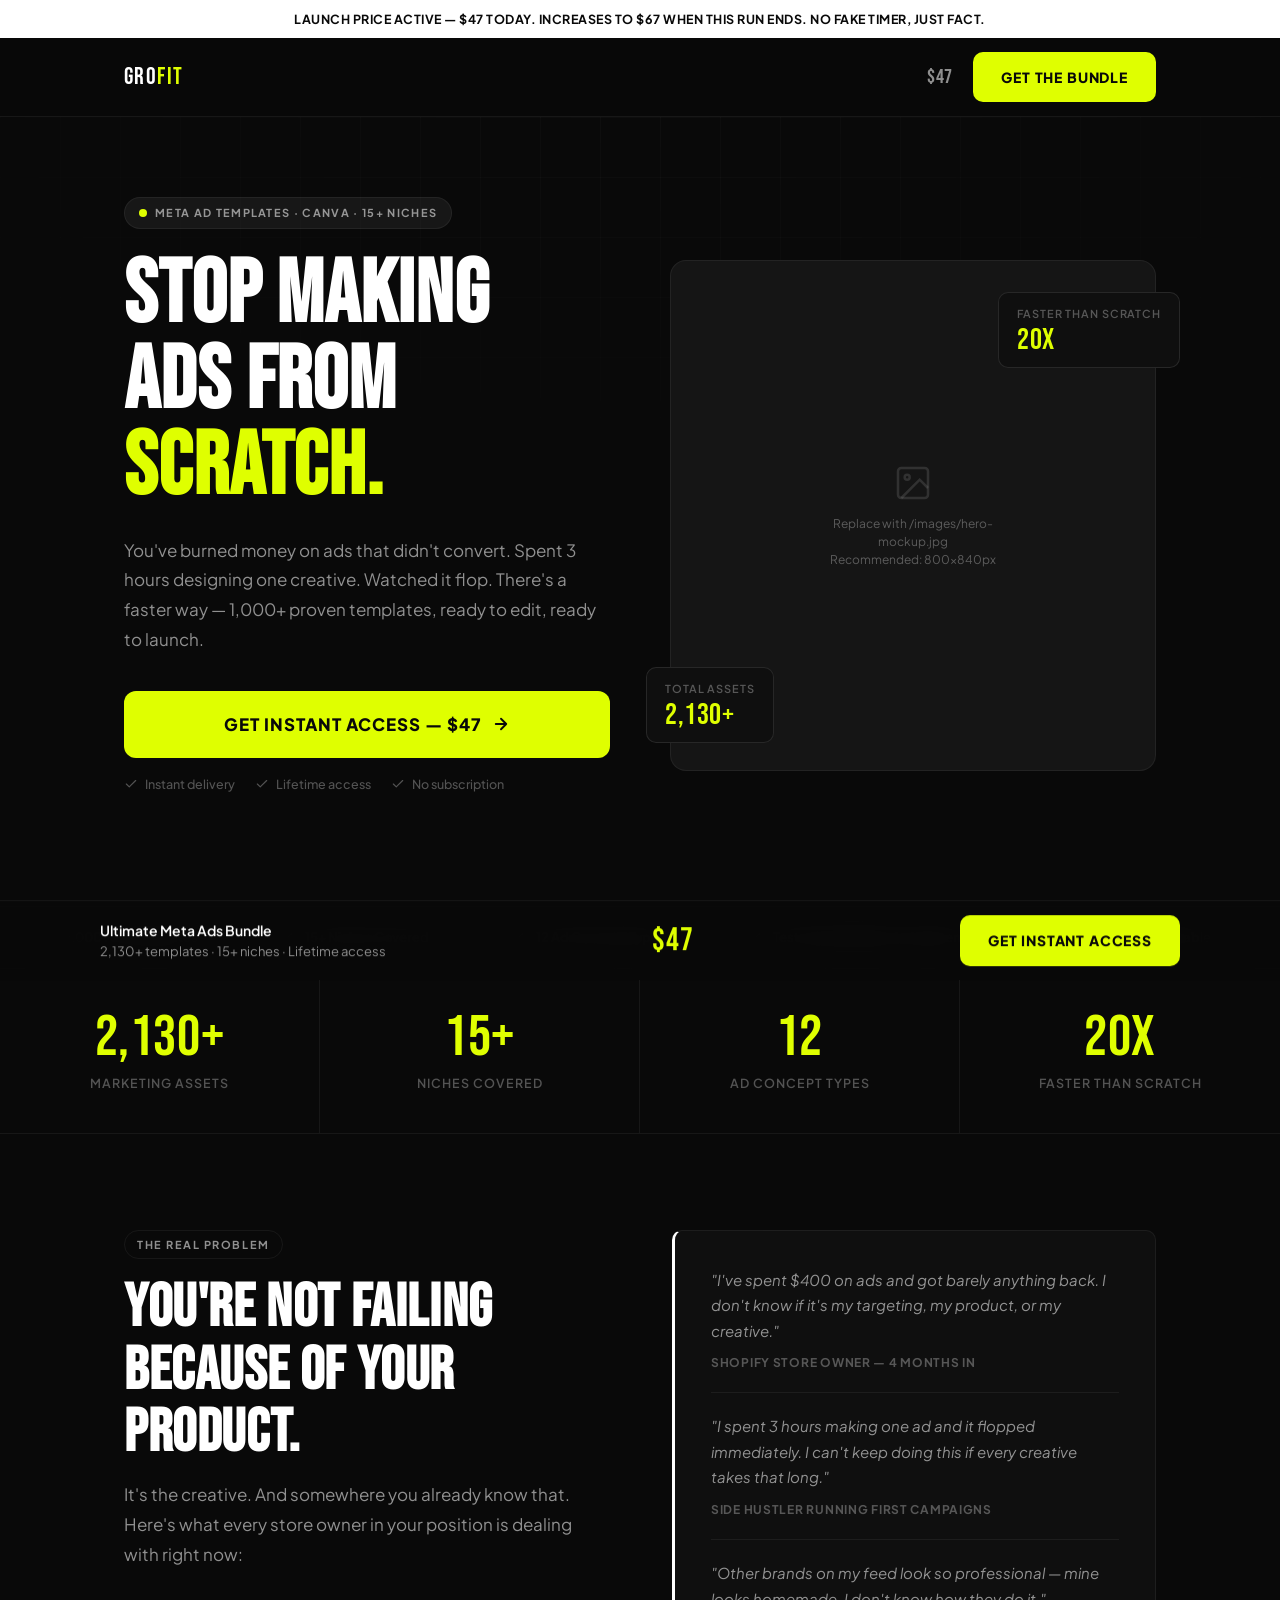
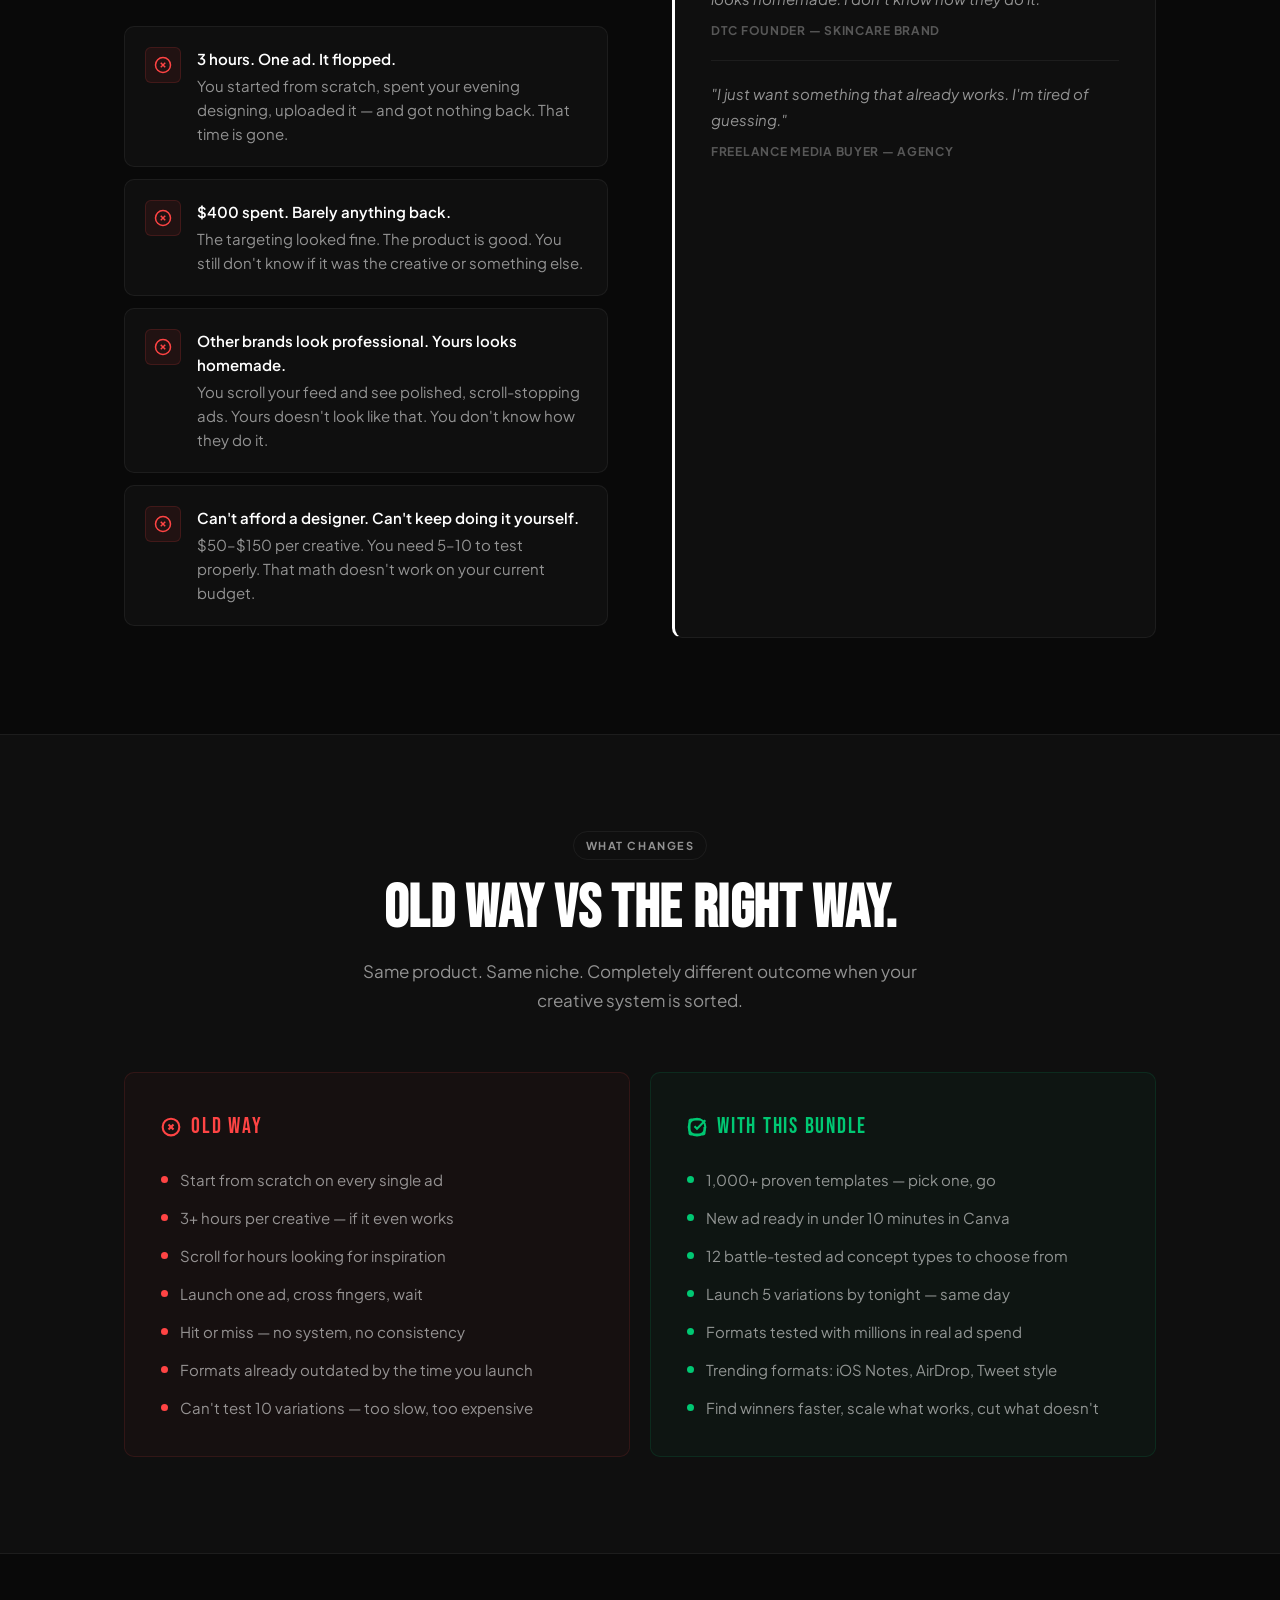
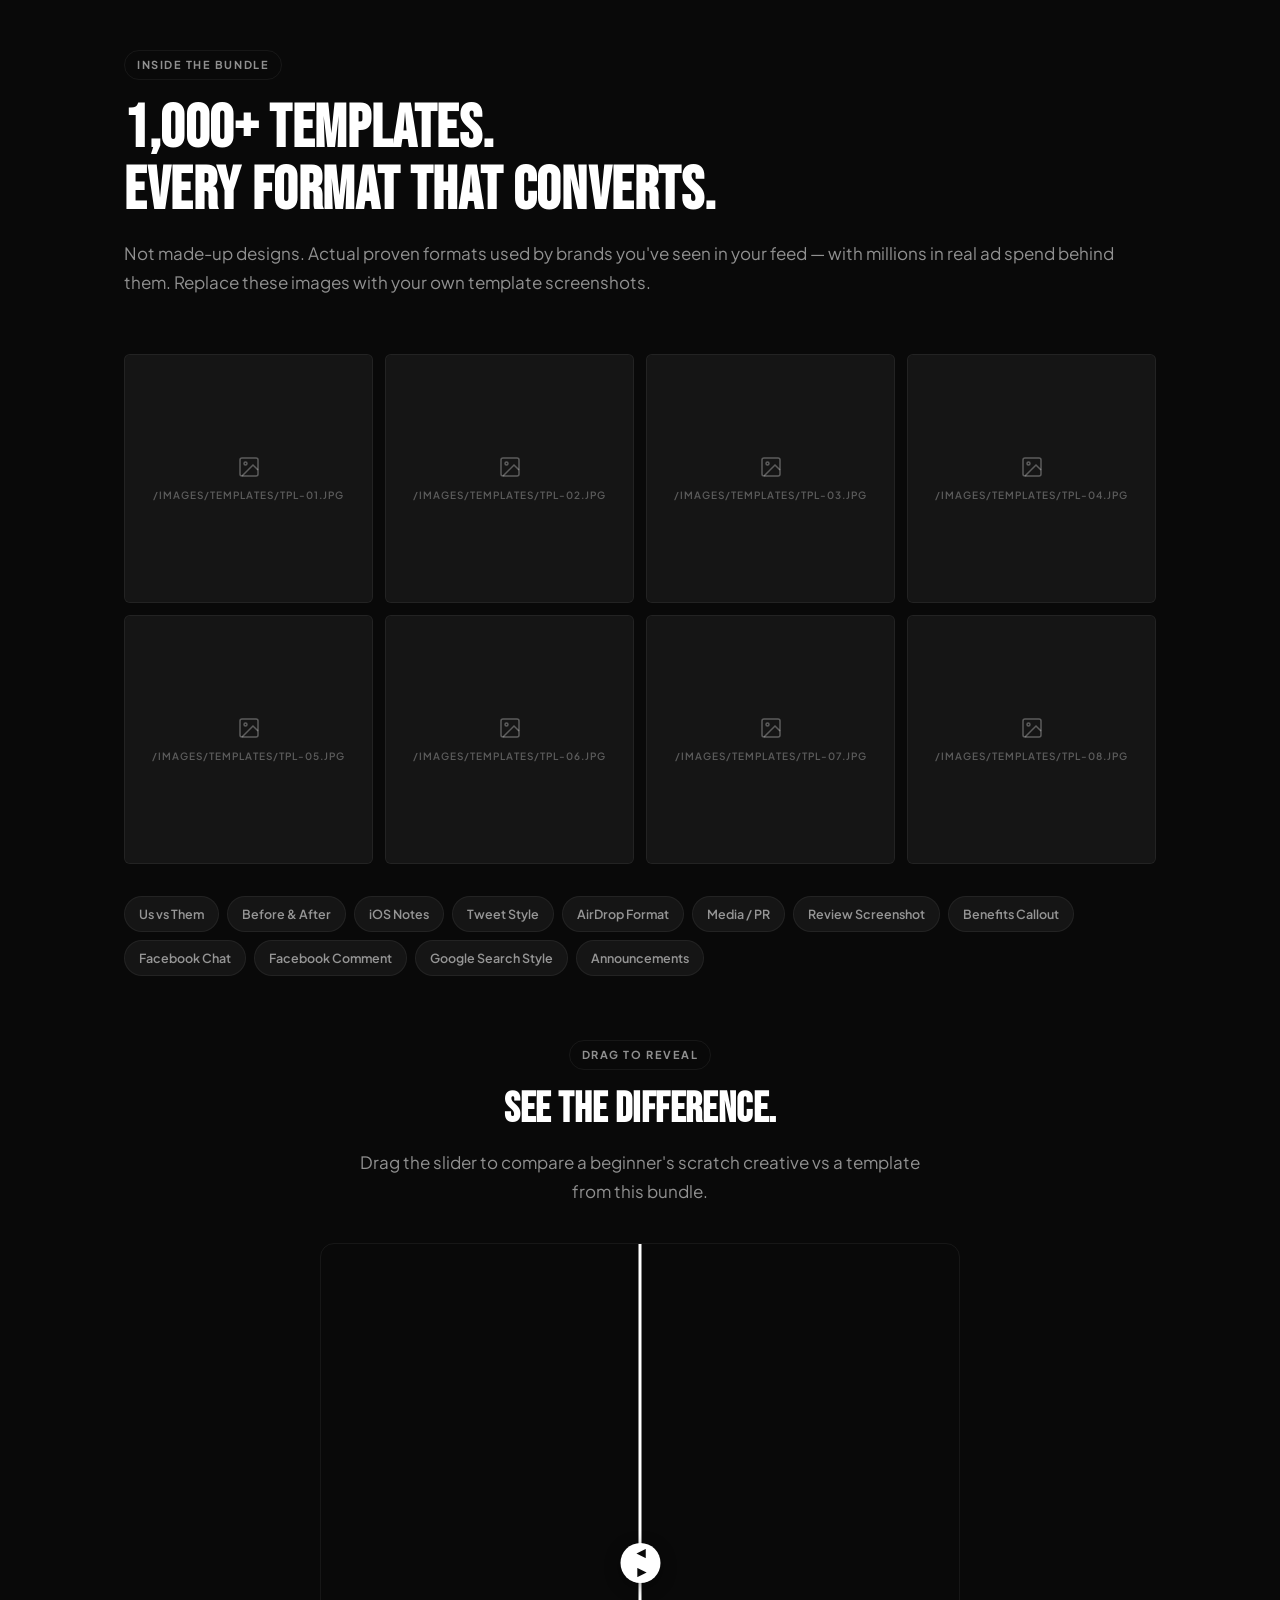
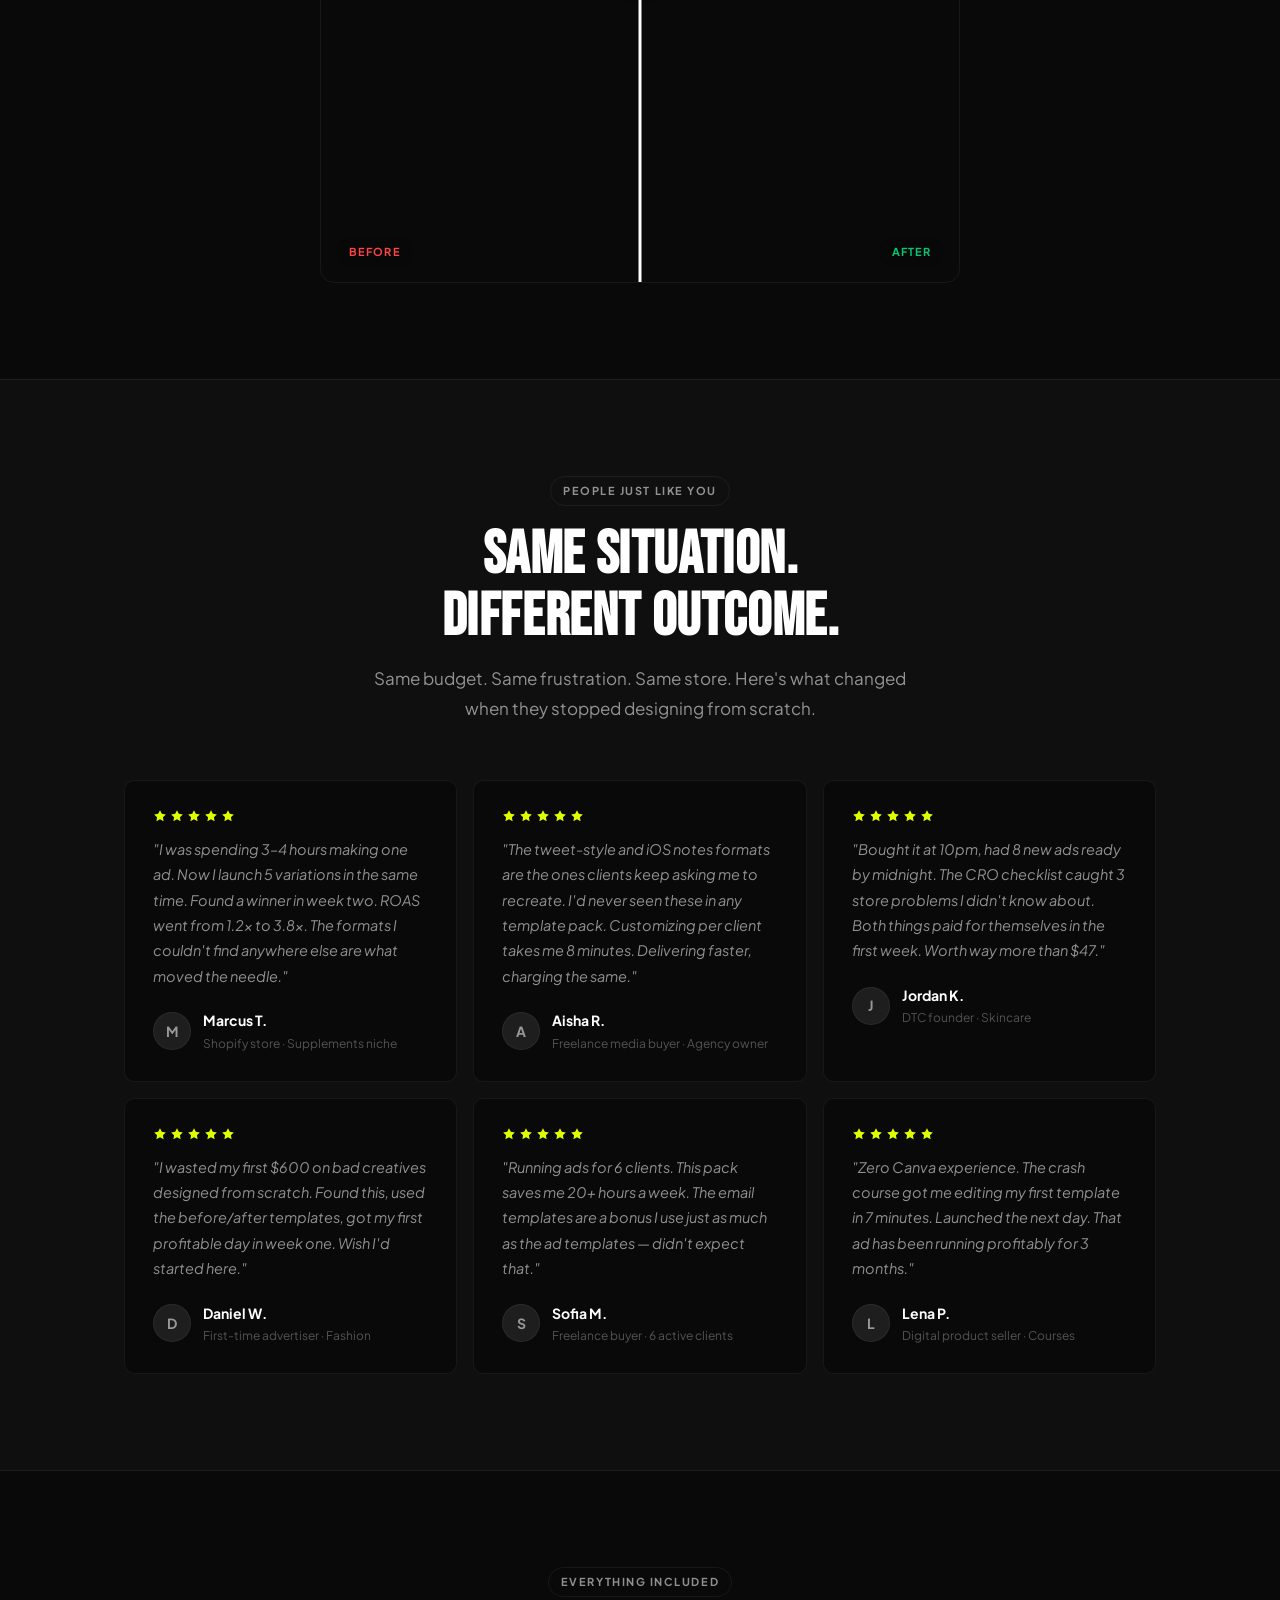
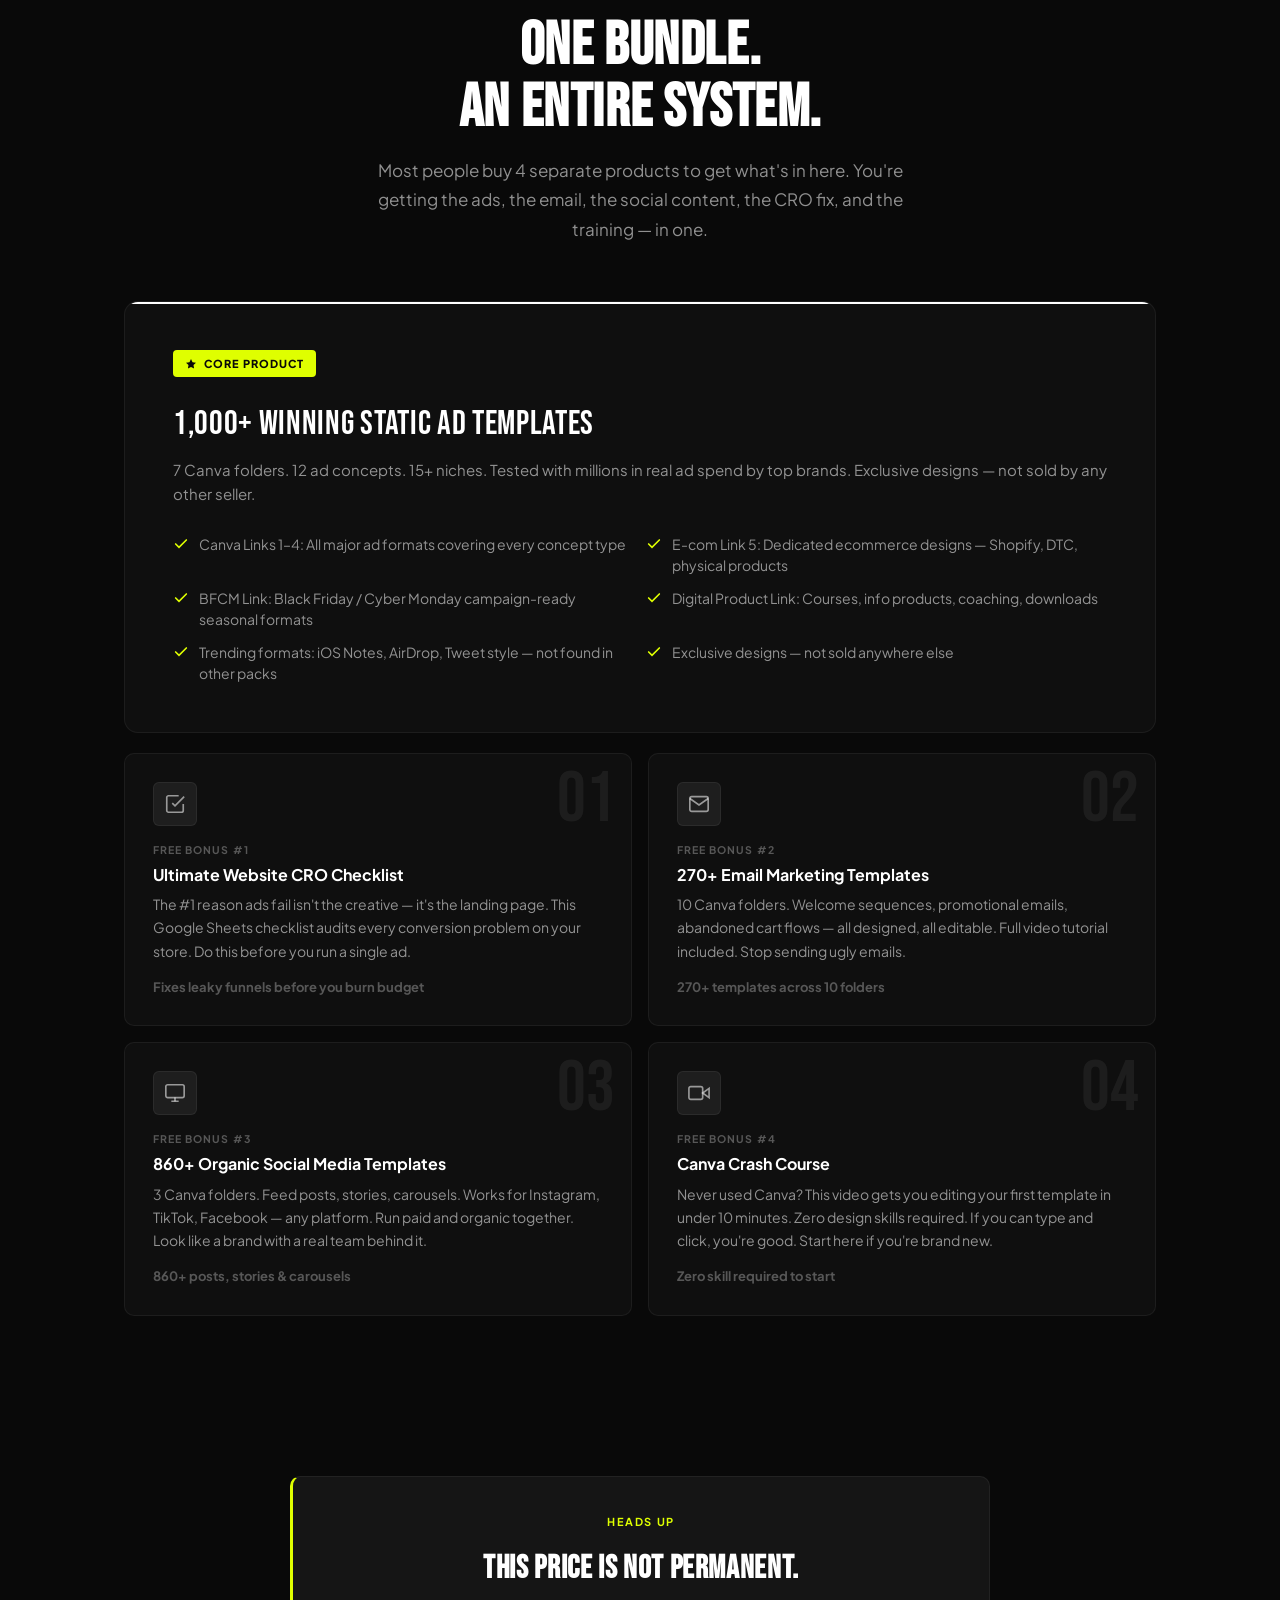
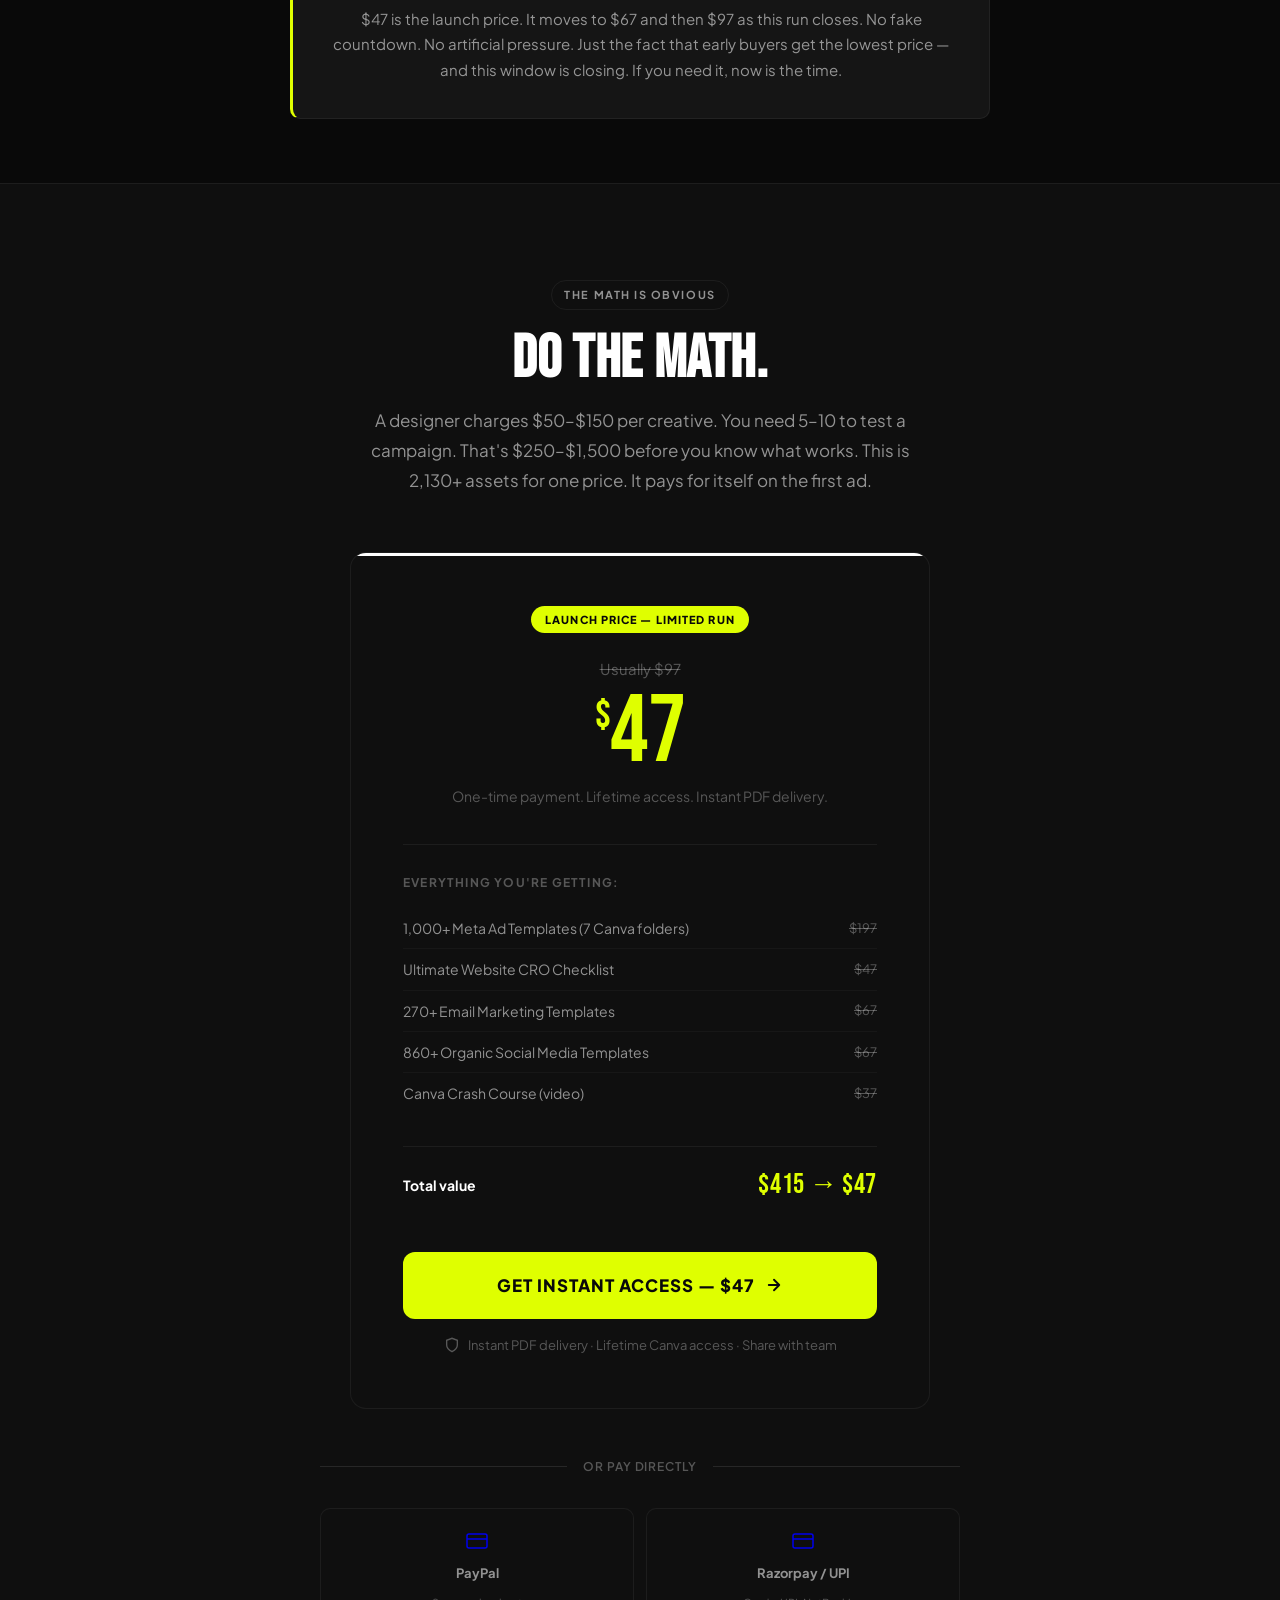
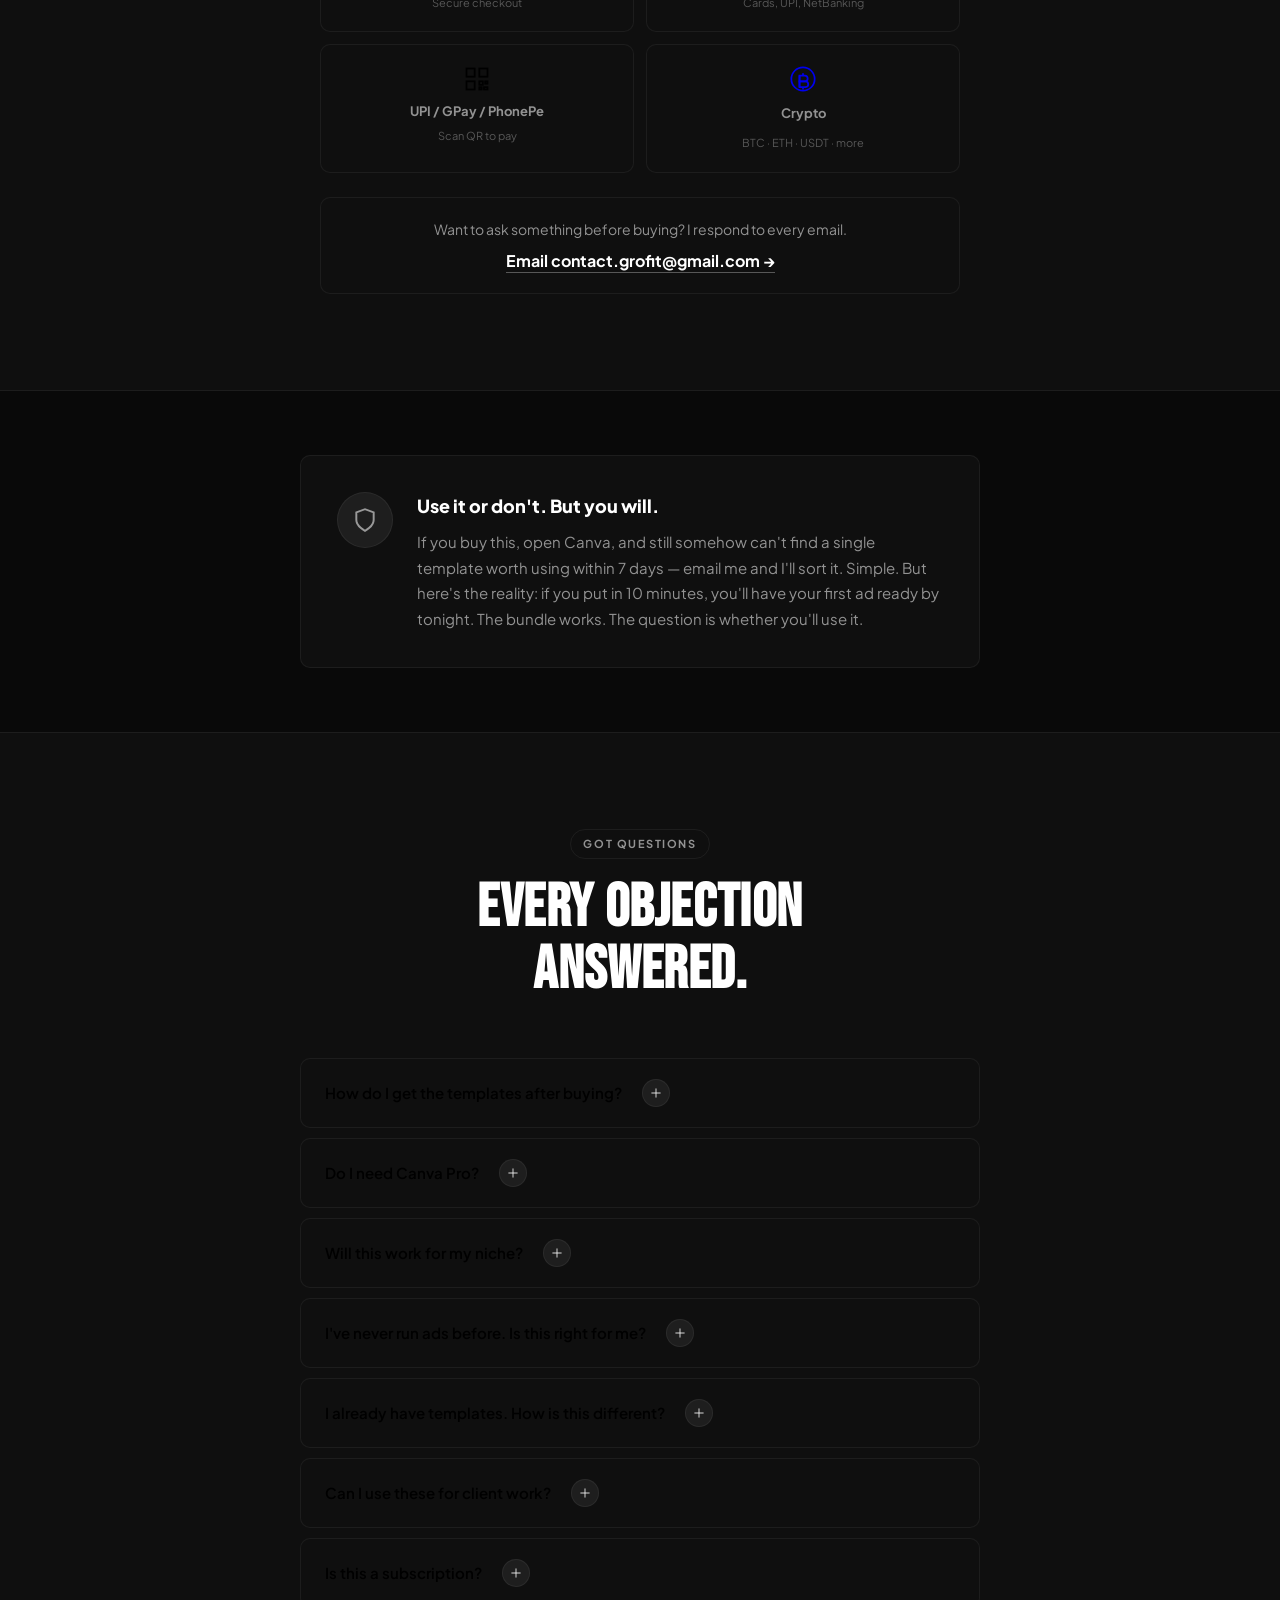
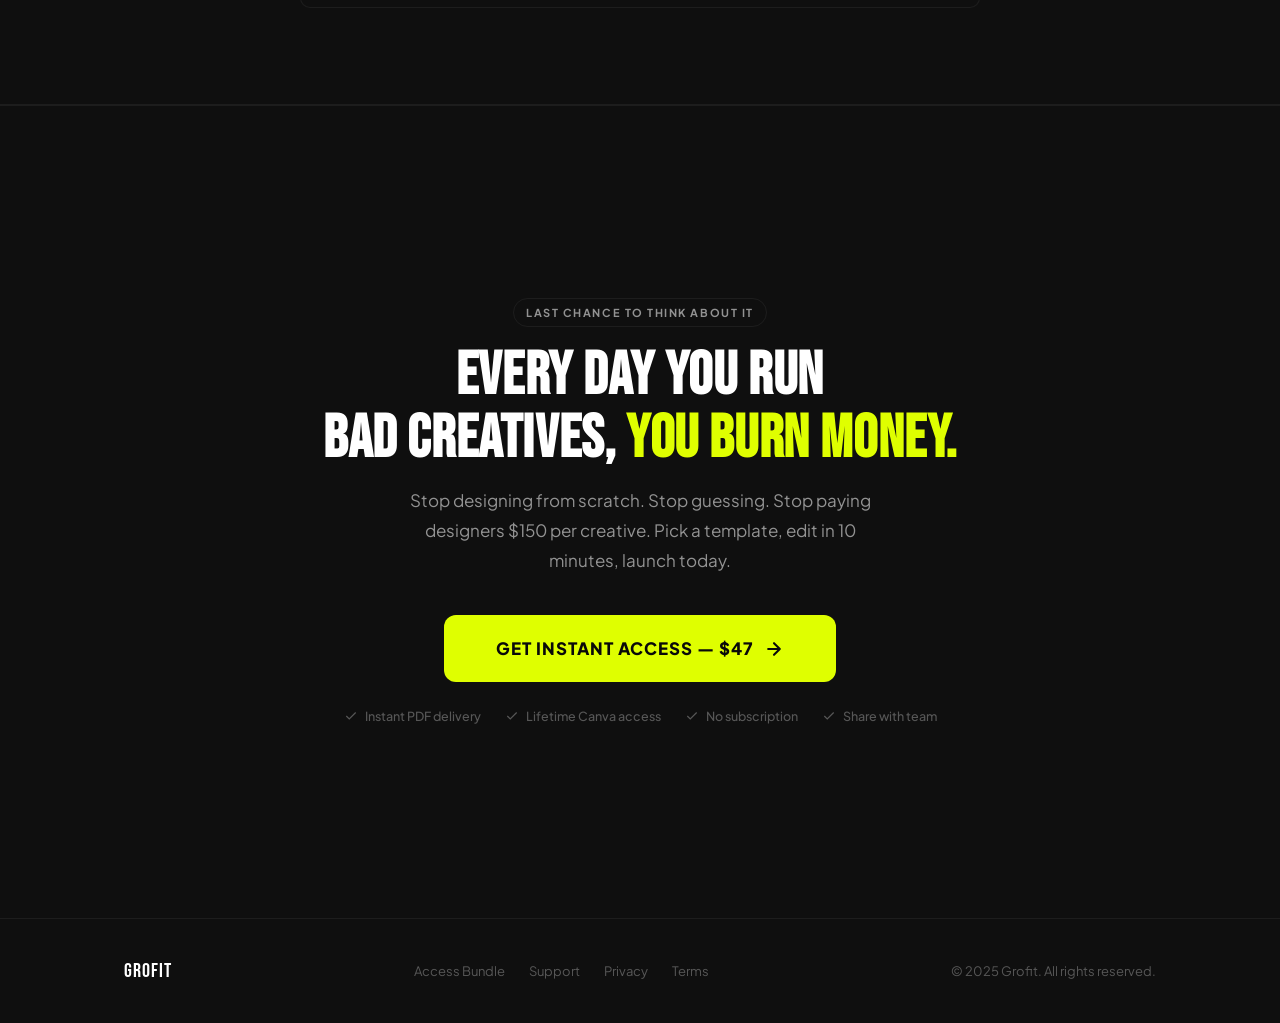
==== commit d4043ae2: "Update index.html" ====
--- a/index.html
+++ b/index.html
@@ -3,987 +3,978 @@
 <head>
   <meta charset="UTF-8" />
   <meta name="viewport" content="width=device-width, initial-scale=1.0" />
-
-  <!-- SEO -->
-  <title>1,000+ Proven Meta Ad Templates — Grofit | Canva | 15+ Niches</title>
-  <meta name="description" content="Stop making ads from scratch. 1,000+ winning Meta ad templates for Canva. 15+ niches, 12 ad formats, tested with millions in real ad spend. One-time payment. Instant access." />
-  <meta name="robots" content="index, follow" />
-  <link rel="canonical" href="https://grofit.pages.dev/" />
-
-  <!-- OG / Social -->
-  <meta property="og:title" content="1,000+ Proven Meta Ad Templates — Grofit" />
-  <meta property="og:description" content="Stop designing from scratch. 2,130+ marketing assets. Edit in Canva. Launch same day." />
-  <meta property="og:url" content="https://grofit.pages.dev/" />
+  <meta name="description" content="1,000+ proven Meta ad templates. Edit in Canva. Launch same day. No designer needed. Tested with millions in real ad spend across 15+ niches." />
+  <meta name="keywords" content="meta ad templates, canva ad templates, facebook ad templates, instagram ad templates, ecommerce ads, canva templates" />
+  <meta property="og:title" content="Stop Making Ads From Scratch — 1,000+ Proven Meta Ad Templates" />
+  <meta property="og:description" content="Pick a template. Edit in Canva. Launch today. 2,130+ marketing assets, one price, lifetime access." />
   <meta property="og:type" content="website" />
-  <!-- <meta property="og:image" content="https://grofit.pages.dev/images/og-image.jpg" /> -->
-
-  <!-- Favicon — logo image or emoji fallback -->
-  <link rel="icon" type="image/png" href="/images/logo.png" />
+  <meta property="og:url" content="https://grofit.pages.dev" />
+  <!-- og:image: replace with /images/og-image.jpg (1200×630px) -->
+  <meta property="og:image" content="https://grofit.pages.dev/images/og-image.jpg" />
+  <title>1,000+ Winning Meta Ad Templates — Grofit</title>
+
+  <!-- Canonical -->
+  <link rel="canonical" href="https://grofit.pages.dev" />
 
   <!-- Meta Pixel — REPLACE YOUR_PIXEL_ID -->
   <script>
     !function(f,b,e,v,n,t,s){if(f.fbq)return;n=f.fbq=function(){n.callMethod?
     n.callMethod.apply(n,arguments):n.queue.push(arguments)};if(!f._fbq)f._fbq=n;
     n.push=n;n.loaded=!0;n.version='2.0';n.queue=[];t=b.createElement(e);t.async=!0;
-    t.src=v;s=b.getElementsByTagName(e)[0];s.parentNode.insertBefore(t,s)}
-    (window,document,'script','https://connect.facebook.net/en_US/fbevents.js');
-    fbq('init','YOUR_PIXEL_ID');
-    fbq('track','PageView');
+    t.src=v;s=b.getElementsByTagName(e)[0];s.parentNode.insertBefore(t,s)}(window,
+    document,'script','https://connect.facebook.net/en_US/fbevents.js');
+    fbq('init','YOUR_PIXEL_ID');fbq('track','PageView');
   </script>
-  <noscript><img height="1" width="1" style="display:none"
-    src="https://www.facebook.com/tr?id=YOUR_PIXEL_ID&ev=PageView&noscript=1"/></noscript>
+  <noscript><img height="1" width="1" style="display:none" src="https://www.facebook.com/tr?id=YOUR_PIXEL_ID&ev=PageView&noscript=1"/></noscript>
 
   <link rel="stylesheet" href="/assets/styles.css" />
+  <link rel="icon" href="/images/favicon.png" type="image/png" />
 </head>
-<body>
-
-<!-- ── ANNOUNCEMENT BAR ──────────────────────────────────── -->
+<body data-page="landing">
+
+<!-- ── ANNOUNCEMENT BAR ───────────────────────────────────────── -->
 <div class="ann-bar">
-  Launch price active &mdash; Goes up soon. No fake countdown.
+  Launch price active — $47 today. Increases to $67 when this run ends. No fake timer, just fact.
 </div>
 
-<!-- ── NAV ───────────────────────────────────────────────── -->
-<nav class="nav">
+<!-- ── NAVIGATION ─────────────────────────────────────────────── -->
+<nav class="nav" aria-label="Main navigation">
   <div class="nav-inner">
-    <a href="/" class="nav-logo">
-      <!-- REPLACE: add your logo PNG to /images/logo.png -->
-      <img src="/images/logo.png" alt="Grofit"
-           onerror="this.style.display='none';this.nextElementSibling.style.display='block';" />
-      <span class="nav-logo-text" style="display:none;">GROFIT</span>
+    <a href="/" class="nav-logo" aria-label="Grofit home">
+      <!-- Replace src with your actual logo file -->
+      <img src="/images/logo.png" alt="Grofit" onerror="this.outerHTML='<span class=nav-logo-text>GRO<span>FIT</span></span>'" />
     </a>
-    <a href="#pricing" class="btn btn-primary btn-md" onclick="trackEvent('InitiateCheckout')">
-      Get the Bundle
-      <svg width="14" height="14" viewBox="0 0 24 24" fill="none" stroke="currentColor" stroke-width="2.5" stroke-linecap="round" stroke-linejoin="round"><path d="M5 12h14M12 5l7 7-7 7"/></svg>
-    </a>
+    <div class="nav-right">
+      <span class="nav-price">$47</span>
+      <a href="YOUR_CHECKOUT_LINK" class="btn btn-primary" onclick="track('InitiateCheckout')">
+        Get the Bundle
+      </a>
+    </div>
   </div>
 </nav>
 
-<!-- ─────────────────────────────────────────────────────── -->
-<!-- 01. PROBLEM SETUP + HERO                                -->
-<!-- ─────────────────────────────────────────────────────── -->
-<section class="hero" data-hero>
-  <div class="hero-left">
-    <div class="hero-eyebrow">
-      <span class="hero-eyebrow-dot"></span>
-      Meta Ad Templates &middot; 15+ Niches &middot; Canva
-    </div>
-
-    <h1 class="hero-title">
-      Stop making<br />
-      ads from<br />
-      <span class="line-accent">scratch.</span>
-    </h1>
-
-    <p class="hero-sub">
-      You've spent money on ads that didn't convert. You've spent hours designing creatives that flopped. You don't need another tutorial — you need templates that already work.
-    </p>
-
-    <div class="hero-actions">
-      <a href="#pricing" class="btn btn-primary btn-xl" onclick="trackEvent('InitiateCheckout')">
-        Get Instant Access
-        <svg width="16" height="16" viewBox="0 0 24 24" fill="none" stroke="currentColor" stroke-width="2.5" stroke-linecap="round" stroke-linejoin="round"><path d="M5 12h14M12 5l7 7-7 7"/></svg>
-      </a>
-      <a href="#templates" class="btn btn-outline btn-lg">
-        See what's inside
-      </a>
-    </div>
-
-    <div class="hero-trust">
-      <div class="trust-item">
-        <svg width="14" height="14" viewBox="0 0 24 24" fill="none" stroke="currentColor" stroke-width="2" stroke-linecap="round" stroke-linejoin="round"><polyline points="20 6 9 17 4 12"/></svg>
-        Instant delivery
-      </div>
-      <div class="trust-item">
-        <svg width="14" height="14" viewBox="0 0 24 24" fill="none" stroke="currentColor" stroke-width="2" stroke-linecap="round" stroke-linejoin="round"><polyline points="20 6 9 17 4 12"/></svg>
-        Lifetime access
-      </div>
-      <div class="trust-item">
-        <svg width="14" height="14" viewBox="0 0 24 24" fill="none" stroke="currentColor" stroke-width="2" stroke-linecap="round" stroke-linejoin="round"><polyline points="20 6 9 17 4 12"/></svg>
-        No subscription
-      </div>
-      <div class="trust-item">
-        <svg width="14" height="14" viewBox="0 0 24 24" fill="none" stroke="currentColor" stroke-width="2" stroke-linecap="round" stroke-linejoin="round"><polyline points="20 6 9 17 4 12"/></svg>
-        Free Canva plan works
-      </div>
-    </div>
-  </div>
-
-  <div class="hero-right">
-    <!-- IMAGE: Replace /images/hero-mockup.jpg (900×700px)
-         Best option: screenshot of your templates in Canva,
-         or a styled collage of your 9 best ad templates. -->
-    <div class="hero-img-slot img-slot">
-      <img src="/images/hero-mockup.jpg" alt="Grofit Meta Ad Templates in Canva"
-           onerror="this.parentElement.classList.add('no-img');" />
-      <div class="img-placeholder-label">
-        <svg viewBox="0 0 24 24" fill="none" stroke="currentColor" stroke-width="1.5"><rect x="3" y="3" width="18" height="18" rx="2"/><circle cx="8.5" cy="8.5" r="1.5"/><polyline points="21 15 16 10 5 21"/></svg>
-        <span>hero-mockup.jpg<br/>900 × 700px</span>
+<!-- ── SECTION 01 — HERO (PROBLEM + SOLUTION HOOK) ───────────── -->
+<section class="hero" id="top">
+  <div class="container">
+    <div class="hero-top">
+
+      <!-- Left copy -->
+      <div class="hero-copy">
+        <div class="hero-eyebrow">
+          <svg width="8" height="8" viewBox="0 0 8 8" fill="currentColor"><circle cx="4" cy="4" r="4"/></svg>
+          Meta Ad Templates · Canva · 15+ Niches
+        </div>
+
+        <h1 class="hero-headline">
+          Stop making<br>ads from<br><span class="hl">scratch.</span>
+        </h1>
+
+        <p class="hero-sub">
+          You've burned money on ads that didn't convert. Spent 3 hours designing one creative. Watched it flop. There's a faster way — 1,000+ proven templates, ready to edit, ready to launch.
+        </p>
+
+        <div class="hero-cta-group">
+          <a href="YOUR_CHECKOUT_LINK" class="btn btn-primary xl" onclick="track('InitiateCheckout')">
+            Get Instant Access — $47
+            <svg width="18" height="18" viewBox="0 0 24 24" fill="none" stroke="currentColor" stroke-width="2.5" stroke-linecap="round" stroke-linejoin="round"><path d="M5 12h14M12 5l7 7-7 7"/></svg>
+          </a>
+          <div class="hero-cta-note">
+            <span class="trust-pill">
+              <svg width="14" height="14" viewBox="0 0 24 24" fill="none" stroke="currentColor" stroke-width="2" stroke-linecap="round" stroke-linejoin="round"><polyline points="20 6 9 17 4 12"/></svg>
+              Instant delivery
+            </span>
+            <span class="trust-pill">
+              <svg width="14" height="14" viewBox="0 0 24 24" fill="none" stroke="currentColor" stroke-width="2" stroke-linecap="round" stroke-linejoin="round"><polyline points="20 6 9 17 4 12"/></svg>
+              Lifetime access
+            </span>
+            <span class="trust-pill">
+              <svg width="14" height="14" viewBox="0 0 24 24" fill="none" stroke="currentColor" stroke-width="2" stroke-linecap="round" stroke-linejoin="round"><polyline points="20 6 9 17 4 12"/></svg>
+              No subscription
+            </span>
+          </div>
+        </div>
+      </div>
+
+      <!-- Right visual — replace /images/hero-mockup.jpg (800×840px) -->
+      <div class="hero-visual">
+        <div class="hero-image-slot">
+          <!--
+            IMAGE PLACEHOLDER
+            File: /images/hero-mockup.jpg
+            Size: 800×840px
+            Content: Product bundle mockup or template collage screenshot
+          -->
+          <img src="/images/hero-mockup.jpg" alt="Grofit Meta Ad Template bundle preview"
+            onerror="this.style.display='none'; this.nextElementSibling.style.display='flex'" />
+          <div class="img-placeholder" style="display:none;">
+            <svg width="40" height="40" viewBox="0 0 24 24" fill="none" stroke="currentColor" stroke-width="1.5"><rect x="3" y="3" width="18" height="18" rx="2"/><circle cx="8.5" cy="8.5" r="1.5"/><polyline points="21 15 16 10 5 21"/></svg>
+            <span>Replace with /images/hero-mockup.jpg<br>Recommended: 800×840px</span>
+          </div>
+        </div>
+
+        <!-- Floating stats — visible on desktop -->
+        <div class="hero-float hero-float-1">
+          <div class="float-label">Total Assets</div>
+          <div class="float-value">2,130+</div>
+        </div>
+        <div class="hero-float hero-float-2">
+          <div class="float-label">Faster than scratch</div>
+          <div class="float-value">20x</div>
+        </div>
       </div>
     </div>
   </div>
 </section>
 
-<!-- ── MARQUEE STRIP ──────────────────────────────────────── -->
-<div class="marquee-section" aria-hidden="true">
-  <div class="marquee-track">
-    <!-- Repeated twice for seamless loop -->
-    <div class="marquee-item">
-      <svg width="14" height="14" viewBox="0 0 24 24" fill="none" stroke="currentColor" stroke-width="2"><polygon points="12 2 15.09 8.26 22 9.27 17 14.14 18.18 21.02 12 17.77 5.82 21.02 7 14.14 2 9.27 8.91 8.26 12 2"/></svg>
-      1,000+ Static Ad Templates
-    </div>
-    <div class="marquee-item">
-      <svg width="14" height="14" viewBox="0 0 24 24" fill="none" stroke="currentColor" stroke-width="2"><circle cx="12" cy="12" r="10"/><polyline points="12 6 12 12 16 14"/></svg>
-      20× Faster Than Scratch
-    </div>
-    <div class="marquee-item">
-      <svg width="14" height="14" viewBox="0 0 24 24" fill="none" stroke="currentColor" stroke-width="2"><path d="M17 21v-2a4 4 0 0 0-4-4H5a4 4 0 0 0-4 4v2"/><circle cx="9" cy="7" r="4"/><path d="M23 21v-2a4 4 0 0 0-3-3.87"/><path d="M16 3.13a4 4 0 0 1 0 7.75"/></svg>
+<!-- ── SOCIAL PROOF STRIP (scrolling) ────────────────────────── -->
+<div class="proof-strip" aria-hidden="true">
+  <div class="proof-track">
+    <!-- First set -->
+    <div class="proof-item">
+      <svg width="16" height="16" viewBox="0 0 24 24" fill="none" stroke="currentColor" stroke-width="2"><polyline points="20 6 9 17 4 12"/></svg>
+      1,000+ Ad Templates
+    </div>
+    <div class="proof-item">
+      <svg width="16" height="16" viewBox="0 0 24 24" fill="none" stroke="currentColor" stroke-width="2"><polyline points="20 6 9 17 4 12"/></svg>
       15+ Niches Covered
     </div>
-    <div class="marquee-item">
-      <svg width="14" height="14" viewBox="0 0 24 24" fill="none" stroke="currentColor" stroke-width="2"><rect x="2" y="3" width="20" height="14" rx="2"/><line x1="8" y1="21" x2="16" y2="21"/><line x1="12" y1="17" x2="12" y2="21"/></svg>
+    <div class="proof-item">
+      <svg width="16" height="16" viewBox="0 0 24 24" fill="none" stroke="currentColor" stroke-width="2"><polyline points="20 6 9 17 4 12"/></svg>
+      12 Ad Concept Types
+    </div>
+    <div class="proof-item">
+      <svg width="16" height="16" viewBox="0 0 24 24" fill="none" stroke="currentColor" stroke-width="2"><polyline points="20 6 9 17 4 12"/></svg>
+      Tested with Millions in Ad Spend
+    </div>
+    <div class="proof-item">
+      <svg width="16" height="16" viewBox="0 0 24 24" fill="none" stroke="currentColor" stroke-width="2"><polyline points="20 6 9 17 4 12"/></svg>
       100% Canva Editable
     </div>
-    <div class="marquee-item">
-      <svg width="14" height="14" viewBox="0 0 24 24" fill="none" stroke="currentColor" stroke-width="2"><path d="M12 22s8-4 8-10V5l-8-3-8 3v7c0 6 8 10 8 10z"/></svg>
-      Tested in Real Ad Spend
-    </div>
-    <div class="marquee-item">
-      <svg width="14" height="14" viewBox="0 0 24 24" fill="none" stroke="currentColor" stroke-width="2"><polyline points="20 6 9 17 4 12"/></svg>
+    <div class="proof-item">
+      <svg width="16" height="16" viewBox="0 0 24 24" fill="none" stroke="currentColor" stroke-width="2"><polyline points="20 6 9 17 4 12"/></svg>
       Lifetime Access
     </div>
-    <div class="marquee-item">
-      <svg width="14" height="14" viewBox="0 0 24 24" fill="none" stroke="currentColor" stroke-width="2"><circle cx="12" cy="12" r="10"/><line x1="12" y1="8" x2="12" y2="12"/><line x1="12" y1="16" x2="12.01" y2="16"/></svg>
-      2,130+ Total Assets
-    </div>
-    <div class="marquee-item">
-      <svg width="14" height="14" viewBox="0 0 24 24" fill="none" stroke="currentColor" stroke-width="2"><path d="M13 2L3 14h9l-1 8 10-12h-9l1-8z"/></svg>
-      12 Proven Ad Formats
-    </div>
-    <!-- Duplicate for seamless loop -->
-    <div class="marquee-item">
-      <svg width="14" height="14" viewBox="0 0 24 24" fill="none" stroke="currentColor" stroke-width="2"><polygon points="12 2 15.09 8.26 22 9.27 17 14.14 18.18 21.02 12 17.77 5.82 21.02 7 14.14 2 9.27 8.91 8.26 12 2"/></svg>
-      1,000+ Static Ad Templates
-    </div>
-    <div class="marquee-item">
-      <svg width="14" height="14" viewBox="0 0 24 24" fill="none" stroke="currentColor" stroke-width="2"><circle cx="12" cy="12" r="10"/><polyline points="12 6 12 12 16 14"/></svg>
-      20× Faster Than Scratch
-    </div>
-    <div class="marquee-item">
-      <svg width="14" height="14" viewBox="0 0 24 24" fill="none" stroke="currentColor" stroke-width="2"><path d="M17 21v-2a4 4 0 0 0-4-4H5a4 4 0 0 0-4 4v2"/><circle cx="9" cy="7" r="4"/><path d="M23 21v-2a4 4 0 0 0-3-3.87"/><path d="M16 3.13a4 4 0 0 1 0 7.75"/></svg>
+    <div class="proof-item">
+      <svg width="16" height="16" viewBox="0 0 24 24" fill="none" stroke="currentColor" stroke-width="2"><polyline points="20 6 9 17 4 12"/></svg>
+      One-Time Payment
+    </div>
+    <div class="proof-item">
+      <svg width="16" height="16" viewBox="0 0 24 24" fill="none" stroke="currentColor" stroke-width="2"><polyline points="20 6 9 17 4 12"/></svg>
+      No Design Skills Required
+    </div>
+    <!-- Duplicate for infinite scroll -->
+    <div class="proof-item">
+      <svg width="16" height="16" viewBox="0 0 24 24" fill="none" stroke="currentColor" stroke-width="2"><polyline points="20 6 9 17 4 12"/></svg>
+      1,000+ Ad Templates
+    </div>
+    <div class="proof-item">
+      <svg width="16" height="16" viewBox="0 0 24 24" fill="none" stroke="currentColor" stroke-width="2"><polyline points="20 6 9 17 4 12"/></svg>
       15+ Niches Covered
     </div>
-    <div class="marquee-item">
-      <svg width="14" height="14" viewBox="0 0 24 24" fill="none" stroke="currentColor" stroke-width="2"><rect x="2" y="3" width="20" height="14" rx="2"/><line x1="8" y1="21" x2="16" y2="21"/><line x1="12" y1="17" x2="12" y2="21"/></svg>
+    <div class="proof-item">
+      <svg width="16" height="16" viewBox="0 0 24 24" fill="none" stroke="currentColor" stroke-width="2"><polyline points="20 6 9 17 4 12"/></svg>
+      12 Ad Concept Types
+    </div>
+    <div class="proof-item">
+      <svg width="16" height="16" viewBox="0 0 24 24" fill="none" stroke="currentColor" stroke-width="2"><polyline points="20 6 9 17 4 12"/></svg>
+      Tested with Millions in Ad Spend
+    </div>
+    <div class="proof-item">
+      <svg width="16" height="16" viewBox="0 0 24 24" fill="none" stroke="currentColor" stroke-width="2"><polyline points="20 6 9 17 4 12"/></svg>
       100% Canva Editable
     </div>
-    <div class="marquee-item">
-      <svg width="14" height="14" viewBox="0 0 24 24" fill="none" stroke="currentColor" stroke-width="2"><path d="M12 22s8-4 8-10V5l-8-3-8 3v7c0 6 8 10 8 10z"/></svg>
-      Tested in Real Ad Spend
-    </div>
-    <div class="marquee-item">
-      <svg width="14" height="14" viewBox="0 0 24 24" fill="none" stroke="currentColor" stroke-width="2"><polyline points="20 6 9 17 4 12"/></svg>
+    <div class="proof-item">
+      <svg width="16" height="16" viewBox="0 0 24 24" fill="none" stroke="currentColor" stroke-width="2"><polyline points="20 6 9 17 4 12"/></svg>
       Lifetime Access
     </div>
-    <div class="marquee-item">
-      <svg width="14" height="14" viewBox="0 0 24 24" fill="none" stroke="currentColor" stroke-width="2"><circle cx="12" cy="12" r="10"/><line x1="12" y1="8" x2="12" y2="12"/><line x1="12" y1="16" x2="12.01" y2="16"/></svg>
-      2,130+ Total Assets
-    </div>
-    <div class="marquee-item">
-      <svg width="14" height="14" viewBox="0 0 24 24" fill="none" stroke="currentColor" stroke-width="2"><path d="M13 2L3 14h9l-1 8 10-12h-9l1-8z"/></svg>
-      12 Proven Ad Formats
+    <div class="proof-item">
+      <svg width="16" height="16" viewBox="0 0 24 24" fill="none" stroke="currentColor" stroke-width="2"><polyline points="20 6 9 17 4 12"/></svg>
+      One-Time Payment
+    </div>
+    <div class="proof-item">
+      <svg width="16" height="16" viewBox="0 0 24 24" fill="none" stroke="currentColor" stroke-width="2"><polyline points="20 6 9 17 4 12"/></svg>
+      No Design Skills Required
     </div>
   </div>
 </div>
 
-<!-- ── STATS STRIP ────────────────────────────────────────── -->
-<div class="stats-section reveal">
+<!-- ── STATS ──────────────────────────────────────────────────── -->
+<div class="stats-section">
+  <div class="stats-grid">
+    <div class="stat-block reveal">
+      <div class="stat-num" data-count="2130" data-suffix="+">2130+</div>
+      <div class="stat-lbl">Marketing Assets</div>
+    </div>
+    <div class="stat-block reveal d1">
+      <div class="stat-num" data-count="15" data-suffix="+">15+</div>
+      <div class="stat-lbl">Niches Covered</div>
+    </div>
+    <div class="stat-block reveal d2">
+      <div class="stat-num" data-count="12">12</div>
+      <div class="stat-lbl">Ad Concept Types</div>
+    </div>
+    <div class="stat-block reveal d3">
+      <div class="stat-num" data-count="20" data-suffix="x">20x</div>
+      <div class="stat-lbl">Faster Than Scratch</div>
+    </div>
+  </div>
+</div>
+
+<!-- ── SECTION 02 — PROBLEM ───────────────────────────────────── -->
+<section id="problem">
   <div class="container">
-    <div class="stats-grid">
-      <div class="stat-item">
-        <div class="stat-number" data-count="2130" data-suffix="+">2130+</div>
-        <div class="stat-label">Total Assets</div>
-      </div>
-      <div class="stat-item">
-        <div class="stat-number" data-count="15" data-suffix="+">15+</div>
-        <div class="stat-label">Niches Covered</div>
-      </div>
-      <div class="stat-item">
-        <div class="stat-number" data-count="12">12</div>
-        <div class="stat-label">Ad Concept Types</div>
-      </div>
-      <div class="stat-item">
-        <div class="stat-number" data-count="20" data-suffix="x">20x</div>
-        <div class="stat-label">Faster Than Scratch</div>
-      </div>
-    </div>
-  </div>
-</div>
-
-<!-- ─────────────────────────────────────────────────────── -->
-<!-- 01 cont. PROBLEM SECTION                               -->
-<!-- ─────────────────────────────────────────────────────── -->
-<section>
+    <div class="problem-layout">
+
+      <div>
+        <div class="section-header reveal">
+          <div class="section-tag">The real problem</div>
+          <h2 class="section-title">You're not failing because of your product.</h2>
+          <p class="section-desc">It's the creative. And somewhere you already know that. Here's what every store owner in your position is dealing with right now:</p>
+        </div>
+
+        <div class="pain-item reveal d1">
+          <div class="pain-icon">
+            <svg width="18" height="18" viewBox="0 0 24 24" fill="none" stroke="currentColor" stroke-width="2"><circle cx="12" cy="12" r="10"/><line x1="15" y1="9" x2="9" y2="15"/><line x1="9" y1="9" x2="15" y2="15"/></svg>
+          </div>
+          <div class="pain-text">
+            <strong>3 hours. One ad. It flopped.</strong>
+            You started from scratch, spent your evening designing, uploaded it — and got nothing back. That time is gone.
+          </div>
+        </div>
+
+        <div class="pain-item reveal d2">
+          <div class="pain-icon">
+            <svg width="18" height="18" viewBox="0 0 24 24" fill="none" stroke="currentColor" stroke-width="2"><circle cx="12" cy="12" r="10"/><line x1="15" y1="9" x2="9" y2="15"/><line x1="9" y1="9" x2="15" y2="15"/></svg>
+          </div>
+          <div class="pain-text">
+            <strong>$400 spent. Barely anything back.</strong>
+            The targeting looked fine. The product is good. You still don't know if it was the creative or something else.
+          </div>
+        </div>
+
+        <div class="pain-item reveal d3">
+          <div class="pain-icon">
+            <svg width="18" height="18" viewBox="0 0 24 24" fill="none" stroke="currentColor" stroke-width="2"><circle cx="12" cy="12" r="10"/><line x1="15" y1="9" x2="9" y2="15"/><line x1="9" y1="9" x2="15" y2="15"/></svg>
+          </div>
+          <div class="pain-text">
+            <strong>Other brands look professional. Yours looks homemade.</strong>
+            You scroll your feed and see polished, scroll-stopping ads. Yours doesn't look like that. You don't know how they do it.
+          </div>
+        </div>
+
+        <div class="pain-item reveal d4">
+          <div class="pain-icon">
+            <svg width="18" height="18" viewBox="0 0 24 24" fill="none" stroke="currentColor" stroke-width="2"><circle cx="12" cy="12" r="10"/><line x1="15" y1="9" x2="9" y2="15"/><line x1="9" y1="9" x2="15" y2="15"/></svg>
+          </div>
+          <div class="pain-text">
+            <strong>Can't afford a designer. Can't keep doing it yourself.</strong>
+            $50–$150 per creative. You need 5–10 to test properly. That math doesn't work on your current budget.
+          </div>
+        </div>
+      </div>
+
+      <!-- Quote block -->
+      <div class="quote-block reveal d2">
+        <div class="quote-item">
+          <p class="quote-text">"I've spent $400 on ads and got barely anything back. I don't know if it's my targeting, my product, or my creative."</p>
+          <div class="quote-author">Shopify store owner — 4 months in</div>
+        </div>
+        <div class="quote-item">
+          <p class="quote-text">"I spent 3 hours making one ad and it flopped immediately. I can't keep doing this if every creative takes that long."</p>
+          <div class="quote-author">Side hustler running first campaigns</div>
+        </div>
+        <div class="quote-item">
+          <p class="quote-text">"Other brands on my feed look so professional — mine looks homemade. I don't know how they do it."</p>
+          <div class="quote-author">DTC founder — skincare brand</div>
+        </div>
+        <div class="quote-item">
+          <p class="quote-text">"I just want something that already works. I'm tired of guessing."</p>
+          <div class="quote-author">Freelance media buyer — agency</div>
+        </div>
+      </div>
+
+    </div>
+  </div>
+</section>
+
+<!-- ── SECTION 03 — OUTCOME / BEFORE-AFTER ────────────────────── -->
+<section class="outcome-section" id="outcome">
   <div class="container">
-    <div class="problem-grid">
-      <div>
-        <div class="section-label reveal">The real problem</div>
-        <h2 class="display-lg reveal">You're not failing because of your product.</h2>
-        <p class="text-lg muted reveal" style="margin: 16px 0 32px; max-width: 460px;">Your ads look amateur. Your creatives take 3 hours each. Your budget burns while you're still designing. That's the actual problem.</p>
-
-        <ul class="pain-list">
-          <li class="pain-item reveal reveal-d1">
-            <span class="pain-icon">
-              <svg width="16" height="16" viewBox="0 0 24 24" fill="none" stroke="currentColor" stroke-width="2.5" stroke-linecap="round"><line x1="18" y1="6" x2="6" y2="18"/><line x1="6" y1="6" x2="18" y2="18"/></svg>
-            </span>
-            "I've spent $400 on ads and got barely anything back"
-          </li>
-          <li class="pain-item reveal reveal-d2">
-            <span class="pain-icon">
-              <svg width="16" height="16" viewBox="0 0 24 24" fill="none" stroke="currentColor" stroke-width="2.5" stroke-linecap="round"><line x1="18" y1="6" x2="6" y2="18"/><line x1="6" y1="6" x2="18" y2="18"/></svg>
-            </span>
-            "I spent 3 hours making one ad and it flopped immediately"
-          </li>
-          <li class="pain-item reveal reveal-d3">
-            <span class="pain-icon">
-              <svg width="16" height="16" viewBox="0 0 24 24" fill="none" stroke="currentColor" stroke-width="2.5" stroke-linecap="round"><line x1="18" y1="6" x2="6" y2="18"/><line x1="6" y1="6" x2="18" y2="18"/></svg>
-            </span>
-            "Other brands look professional. Mine looks homemade."
-          </li>
-          <li class="pain-item reveal reveal-d4">
-            <span class="pain-icon">
-              <svg width="16" height="16" viewBox="0 0 24 24" fill="none" stroke="currentColor" stroke-width="2.5" stroke-linecap="round"><line x1="18" y1="6" x2="6" y2="18"/><line x1="6" y1="6" x2="18" y2="18"/></svg>
-            </span>
-            "I can't afford a designer for every creative I want to test"
-          </li>
-        </ul>
-      </div>
-
-      <div class="quote-block reveal">
-        <div class="quote-block-title">What people running ads say right now</div>
-        <div class="quote-entry">
-          <p class="quote-text">"I've spent $400 on ads and got barely anything back. I don't know if it's my targeting, my product, or my creative. I'm just guessing."</p>
-          <div class="quote-attr">Shopify store owner &middot; 8 months in</div>
-        </div>
-        <div class="quote-entry">
-          <p class="quote-text">"I need to test more creatives but I don't have time to make more ads. I just want something that already works."</p>
-          <div class="quote-attr">DTC founder &middot; fashion brand</div>
-        </div>
-        <div class="quote-entry">
-          <p class="quote-text">"I've tried free templates but they all look the same. Generic. My customers can tell."</p>
-          <div class="quote-attr">Side hustler &middot; going full-time</div>
-        </div>
+    <div class="section-header center reveal">
+      <div class="section-tag">What changes</div>
+      <h2 class="section-title">Old way vs the right way.</h2>
+      <p class="section-desc">Same product. Same niche. Completely different outcome when your creative system is sorted.</p>
+    </div>
+
+    <div class="compare-grid">
+      <div class="compare-col old reveal d1">
+        <div class="compare-label">
+          <svg width="20" height="20" viewBox="0 0 24 24" fill="none" stroke="currentColor" stroke-width="2.5"><circle cx="12" cy="12" r="10"/><line x1="15" y1="9" x2="9" y2="15"/><line x1="9" y1="9" x2="15" y2="15"/></svg>
+          Old Way
+        </div>
+        <div class="compare-item"><span class="compare-dot"></span>Start from scratch on every single ad</div>
+        <div class="compare-item"><span class="compare-dot"></span>3+ hours per creative — if it even works</div>
+        <div class="compare-item"><span class="compare-dot"></span>Scroll for hours looking for inspiration</div>
+        <div class="compare-item"><span class="compare-dot"></span>Launch one ad, cross fingers, wait</div>
+        <div class="compare-item"><span class="compare-dot"></span>Hit or miss — no system, no consistency</div>
+        <div class="compare-item"><span class="compare-dot"></span>Formats already outdated by the time you launch</div>
+        <div class="compare-item"><span class="compare-dot"></span>Can't test 10 variations — too slow, too expensive</div>
+      </div>
+      <div class="compare-col new reveal d2">
+        <div class="compare-label">
+          <svg width="20" height="20" viewBox="0 0 24 24" fill="none" stroke="currentColor" stroke-width="2.5"><circle cx="12" cy="12" r="10"/><polyline points="9 11 12 14 22 4"/><path d="M21 12v7a2 2 0 01-2 2H5a2 2 0 01-2-2V5a2 2 0 012-2h11"/></svg>
+          With This Bundle
+        </div>
+        <div class="compare-item"><span class="compare-dot"></span>1,000+ proven templates — pick one, go</div>
+        <div class="compare-item"><span class="compare-dot"></span>New ad ready in under 10 minutes in Canva</div>
+        <div class="compare-item"><span class="compare-dot"></span>12 battle-tested ad concept types to choose from</div>
+        <div class="compare-item"><span class="compare-dot"></span>Launch 5 variations by tonight — same day</div>
+        <div class="compare-item"><span class="compare-dot"></span>Formats tested with millions in real ad spend</div>
+        <div class="compare-item"><span class="compare-dot"></span>Trending formats: iOS Notes, AirDrop, Tweet style</div>
+        <div class="compare-item"><span class="compare-dot"></span>Find winners faster, scale what works, cut what doesn't</div>
       </div>
     </div>
   </div>
 </section>
 
-<!-- ─────────────────────────────────────────────────────── -->
-<!-- 02. SHOW RESULTS — BEFORE / AFTER REVEAL               -->
-<!-- ─────────────────────────────────────────────────────── -->
-<section class="ba-section" style="background: var(--bg-2); border-top: 1px solid var(--border); border-bottom: 1px solid var(--border);">
-  <div class="container">
-    <div class="section-label reveal">The difference</div>
-    <h2 class="display-lg reveal">Old way vs the right way.</h2>
-    <p class="text-lg muted reveal" style="margin-top: 12px; max-width: 500px;">Drag to compare. This is the gap between what you're doing now and what you could be doing today.</p>
-
-    <!-- BEFORE / AFTER REVEAL SLIDER -->
-    <div class="ba-wrapper">
-
-      <!-- BEFORE layer (bottom) -->
-      <!-- IMAGE: Replace /images/ba-before.jpg (1000×600px) with a screenshot
-           of a generic/bad ad or your old Canva work -->
-      <div class="ba-layer ba-before">
-        <img src="/images/ba-before.jpg" alt="Before using Grofit templates"
-             onerror="this.style.display='none'; this.nextElementSibling.style.display='flex';" />
-        <!-- CSS fallback (remove once you add ba-before.jpg) -->
-        <div class="ba-before-fallback">
-          <div style="font-family: var(--font-display); font-size: 22px; color: rgba(239,68,68,0.7); margin-bottom: 16px; letter-spacing: 0.04em;">WITHOUT TEMPLATES</div>
-          <div class="ba-item bad"><svg width="14" height="14" viewBox="0 0 24 24" fill="none" stroke="currentColor" stroke-width="2.5" stroke-linecap="round"><line x1="18" y1="6" x2="6" y2="18"/><line x1="6" y1="6" x2="18" y2="18"/></svg> 3+ hours per creative</div>
-          <div class="ba-item bad"><svg width="14" height="14" viewBox="0 0 24 24" fill="none" stroke="currentColor" stroke-width="2.5" stroke-linecap="round"><line x1="18" y1="6" x2="6" y2="18"/><line x1="6" y1="6" x2="18" y2="18"/></svg> Start from scratch every time</div>
-          <div class="ba-item bad"><svg width="14" height="14" viewBox="0 0 24 24" fill="none" stroke="currentColor" stroke-width="2.5" stroke-linecap="round"><line x1="18" y1="6" x2="6" y2="18"/><line x1="6" y1="6" x2="18" y2="18"/></svg> Creatives look amateur</div>
-          <div class="ba-item bad"><svg width="14" height="14" viewBox="0 0 24 24" fill="none" stroke="currentColor" stroke-width="2.5" stroke-linecap="round"><line x1="18" y1="6" x2="6" y2="18"/><line x1="6" y1="6" x2="18" y2="18"/></svg> Can only test 1–2 variations</div>
-          <div class="ba-item bad"><svg width="14" height="14" viewBox="0 0 24 24" fill="none" stroke="currentColor" stroke-width="2.5" stroke-linecap="round"><line x1="18" y1="6" x2="6" y2="18"/><line x1="6" y1="6" x2="18" y2="18"/></svg> Budget burning, no winners</div>
-        </div>
-      </div>
-
-      <!-- AFTER layer (top, clipped) -->
-      <!-- IMAGE: Replace /images/ba-after.jpg (1000×600px) with a clean
-           screenshot of a Grofit template in Canva -->
-      <div class="ba-layer ba-after">
-        <img src="/images/ba-after.jpg" alt="After using Grofit templates"
-             onerror="this.style.display='none'; this.nextElementSibling.style.display='flex';" />
-        <!-- CSS fallback -->
-        <div class="ba-after-fallback">
-          <div style="font-family: var(--font-display); font-size: 22px; color: rgba(34,197,94,0.9); margin-bottom: 16px; letter-spacing: 0.04em;">WITH GROFIT</div>
-          <div class="ba-item good"><svg width="14" height="14" viewBox="0 0 24 24" fill="none" stroke="currentColor" stroke-width="2.5" stroke-linecap="round"><polyline points="20 6 9 17 4 12"/></svg> 10 minutes per creative</div>
-          <div class="ba-item good"><svg width="14" height="14" viewBox="0 0 24 24" fill="none" stroke="currentColor" stroke-width="2.5" stroke-linecap="round"><polyline points="20 6 9 17 4 12"/></svg> Pick a template, swap your product</div>
-          <div class="ba-item good"><svg width="14" height="14" viewBox="0 0 24 24" fill="none" stroke="currentColor" stroke-width="2.5" stroke-linecap="round"><polyline points="20 6 9 17 4 12"/></svg> Looks like a real brand</div>
-          <div class="ba-item good"><svg width="14" height="14" viewBox="0 0 24 24" fill="none" stroke="currentColor" stroke-width="2.5" stroke-linecap="round"><polyline points="20 6 9 17 4 12"/></svg> Test 10 variations same day</div>
-          <div class="ba-item good"><svg width="14" height="14" viewBox="0 0 24 24" fill="none" stroke="currentColor" stroke-width="2.5" stroke-linecap="round"><polyline points="20 6 9 17 4 12"/></svg> Find winners, scale fast</div>
-        </div>
-      </div>
-
-      <!-- Divider line + handle -->
-      <div class="ba-divider-line"></div>
-      <div class="ba-handle">
-        <svg width="18" height="18" viewBox="0 0 24 24" fill="none" stroke="currentColor" stroke-width="2.5" stroke-linecap="round"><polyline points="15 18 9 12 15 6"/><polyline points="9 18 3 12 9 6"/><polyline points="21 6 15 12 21 18"/></svg>
-      </div>
-
-      <span class="ba-label ba-label-left">Before</span>
-      <span class="ba-label ba-label-right">With Grofit</span>
-    </div>
-  </div>
-</section>
-
-<!-- ─────────────────────────────────────────────────────── -->
-<!-- 03. CREDENTIALS — TEMPLATE PREVIEW                     -->
-<!-- ─────────────────────────────────────────────────────── -->
+<!-- ── SECTION 04 — TEMPLATE PREVIEW ─────────────────────────── -->
 <section id="templates">
   <div class="container">
-    <div class="section-label reveal">Inside the bundle</div>
-    <h2 class="display-lg reveal">1,000+ templates.<br />Every format that converts.</h2>
-    <p class="text-lg muted reveal" style="margin-top: 12px; max-width: 540px;">Not made-up designs. Actual formats used by brands you've seen in your feed — with millions in real ad spend behind them.</p>
-
-    <!-- TEMPLATE IMAGE GRID
-         Replace each /images/t-*.jpg with your actual template screenshots.
-         Export from Canva at 800×800px minimum. See /images/README.md -->
+    <div class="section-header reveal">
+      <div class="section-tag">Inside the bundle</div>
+      <h2 class="section-title">1,000+ templates.<br>Every format that converts.</h2>
+      <p class="section-desc">Not made-up designs. Actual proven formats used by brands you've seen in your feed — with millions in real ad spend behind them. Replace these images with your own template screenshots.</p>
+    </div>
+
+    <!--
+      TEMPLATE GRID — HOW TO ADD YOUR IMAGES:
+      1. Create folder: /images/templates/
+      2. Add 8 screenshots named: tpl-01.jpg to tpl-08.jpg
+      3. Recommended size: 800×800px (square, 1:1)
+      4. Update the alt text to describe each template type
+    -->
     <div class="template-grid">
 
-      <!-- Card 1 — iOS Notes -->
-      <div class="template-card reveal reveal-d1">
-        <img class="tc-img" src="/images/t-ios-notes.jpg" alt="iOS Notes Style Ad Template"
-             onerror="this.parentElement.classList.add('tc-fallback'); this.style.display='none';" />
-        <!-- CSS fallback label (visible until real image added) -->
-        <div class="tc-label-badge">iOS Notes Style</div>
-        <div style="flex:1; display:flex; align-items:center; justify-content:center;">
-          <svg width="32" height="32" viewBox="0 0 24 24" fill="none" stroke="rgba(255,255,255,0.1)" stroke-width="1"><rect x="3" y="3" width="18" height="18" rx="2"/><circle cx="8.5" cy="8.5" r="1.5"/><polyline points="21 15 16 10 5 21"/></svg>
-        </div>
-        <div class="tc-hover-overlay"><span class="tc-concept-name">iOS Notes Style</span></div>
-      </div>
-
-      <!-- Card 2 — Before & After -->
-      <div class="template-card reveal reveal-d2">
-        <img class="tc-img" src="/images/t-before-after.jpg" alt="Before and After Ad Template"
-             onerror="this.parentElement.classList.add('tc-fallback'); this.style.display='none';" />
-        <div class="tc-label-badge">Before &amp; After</div>
-        <div style="flex:1; display:flex; align-items:center; justify-content:center;">
-          <svg width="32" height="32" viewBox="0 0 24 24" fill="none" stroke="rgba(255,255,255,0.1)" stroke-width="1"><rect x="3" y="3" width="18" height="18" rx="2"/><circle cx="8.5" cy="8.5" r="1.5"/><polyline points="21 15 16 10 5 21"/></svg>
-        </div>
-        <div class="tc-hover-overlay"><span class="tc-concept-name">Before &amp; After</span></div>
-      </div>
-
-      <!-- Card 3 — Tweet Style -->
-      <div class="template-card reveal reveal-d3">
-        <img class="tc-img" src="/images/t-tweet.jpg" alt="Tweet Style Ad Template"
-             onerror="this.parentElement.classList.add('tc-fallback'); this.style.display='none';" />
-        <div class="tc-label-badge">Tweet Style</div>
-        <div style="flex:1; display:flex; align-items:center; justify-content:center;">
-          <svg width="32" height="32" viewBox="0 0 24 24" fill="none" stroke="rgba(255,255,255,0.1)" stroke-width="1"><rect x="3" y="3" width="18" height="18" rx="2"/><circle cx="8.5" cy="8.5" r="1.5"/><polyline points="21 15 16 10 5 21"/></svg>
-        </div>
-        <div class="tc-hover-overlay"><span class="tc-concept-name">Tweet Style</span></div>
-      </div>
-
-      <!-- Card 4 — Us vs Them -->
-      <div class="template-card reveal reveal-d4">
-        <img class="tc-img" src="/images/t-us-vs-them.jpg" alt="Us vs Them Ad Template"
-             onerror="this.parentElement.classList.add('tc-fallback'); this.style.display='none';" />
-        <div class="tc-label-badge">Us vs Them</div>
-        <div style="flex:1; display:flex; align-items:center; justify-content:center;">
-          <svg width="32" height="32" viewBox="0 0 24 24" fill="none" stroke="rgba(255,255,255,0.1)" stroke-width="1"><rect x="3" y="3" width="18" height="18" rx="2"/><circle cx="8.5" cy="8.5" r="1.5"/><polyline points="21 15 16 10 5 21"/></svg>
-        </div>
-        <div class="tc-hover-overlay"><span class="tc-concept-name">Us vs Them</span></div>
-      </div>
-
-      <!-- Card 5 — AirDrop -->
-      <div class="template-card reveal">
-        <img class="tc-img" src="/images/t-airdrop.jpg" alt="AirDrop Style Ad Template"
-             onerror="this.parentElement.classList.add('tc-fallback'); this.style.display='none';" />
-        <div class="tc-label-badge">AirDrop Style</div>
-        <div style="flex:1; display:flex; align-items:center; justify-content:center;">
-          <svg width="32" height="32" viewBox="0 0 24 24" fill="none" stroke="rgba(255,255,255,0.1)" stroke-width="1"><rect x="3" y="3" width="18" height="18" rx="2"/><circle cx="8.5" cy="8.5" r="1.5"/><polyline points="21 15 16 10 5 21"/></svg>
-        </div>
-        <div class="tc-hover-overlay"><span class="tc-concept-name">AirDrop Style</span></div>
-      </div>
-
-      <!-- Card 6 — Media Mention -->
-      <div class="template-card reveal reveal-d1">
-        <img class="tc-img" src="/images/t-media.jpg" alt="Media Mention Ad Template"
-             onerror="this.parentElement.classList.add('tc-fallback'); this.style.display='none';" />
-        <div class="tc-label-badge">Media / PR</div>
-        <div style="flex:1; display:flex; align-items:center; justify-content:center;">
-          <svg width="32" height="32" viewBox="0 0 24 24" fill="none" stroke="rgba(255,255,255,0.1)" stroke-width="1"><rect x="3" y="3" width="18" height="18" rx="2"/><circle cx="8.5" cy="8.5" r="1.5"/><polyline points="21 15 16 10 5 21"/></svg>
-        </div>
-        <div class="tc-hover-overlay"><span class="tc-concept-name">Media / PR Mention</span></div>
-      </div>
-
-      <!-- Card 7 — Benefits -->
-      <div class="template-card reveal reveal-d2">
-        <img class="tc-img" src="/images/t-benefits.jpg" alt="Benefits Callout Ad Template"
-             onerror="this.parentElement.classList.add('tc-fallback'); this.style.display='none';" />
-        <div class="tc-label-badge">Benefits Callout</div>
-        <div style="flex:1; display:flex; align-items:center; justify-content:center;">
-          <svg width="32" height="32" viewBox="0 0 24 24" fill="none" stroke="rgba(255,255,255,0.1)" stroke-width="1"><rect x="3" y="3" width="18" height="18" rx="2"/><circle cx="8.5" cy="8.5" r="1.5"/><polyline points="21 15 16 10 5 21"/></svg>
-        </div>
-        <div class="tc-hover-overlay"><span class="tc-concept-name">Benefits Callout</span></div>
-      </div>
-
-      <!-- Card 8 — Facebook Comment -->
-      <div class="template-card reveal reveal-d3">
-        <img class="tc-img" src="/images/t-fb-comment.jpg" alt="Facebook Comment Style Ad Template"
-             onerror="this.parentElement.classList.add('tc-fallback'); this.style.display='none';" />
-        <div class="tc-label-badge">Facebook Comment</div>
-        <div style="flex:1; display:flex; align-items:center; justify-content:center;">
-          <svg width="32" height="32" viewBox="0 0 24 24" fill="none" stroke="rgba(255,255,255,0.1)" stroke-width="1"><rect x="3" y="3" width="18" height="18" rx="2"/><circle cx="8.5" cy="8.5" r="1.5"/><polyline points="21 15 16 10 5 21"/></svg>
-        </div>
-        <div class="tc-hover-overlay"><span class="tc-concept-name">Facebook Comment</span></div>
-      </div>
-
-    </div>
-
-    <!-- Concept tag chips -->
-    <div class="concept-tags reveal">
-      <span class="concept-tag">Us vs Them</span>
-      <span class="concept-tag">Before &amp; After</span>
-      <span class="concept-tag">iOS Notes</span>
-      <span class="concept-tag">Tweet Style</span>
-      <span class="concept-tag">AirDrop Format</span>
-      <span class="concept-tag">Media Mention</span>
-      <span class="concept-tag">Review Screenshot</span>
-      <span class="concept-tag">Benefits Callout</span>
-      <span class="concept-tag">Facebook Chat</span>
-      <span class="concept-tag">Facebook Comment</span>
-      <span class="concept-tag">Google Search Style</span>
-      <span class="concept-tag">Announcements</span>
-    </div>
+      <div class="tpl-card reveal">
+        <img src="/images/templates/tpl-01.jpg" alt="iOS Notes style Meta ad template"
+          onerror="this.style.display='none';this.nextElementSibling.style.display='flex'" />
+        <div class="tpl-placeholder" style="display:none;">
+          <svg width="24" height="24" viewBox="0 0 24 24" fill="none" stroke="currentColor" stroke-width="1.5"><rect x="3" y="3" width="18" height="18" rx="2"/><circle cx="8.5" cy="8.5" r="1.5"/><polyline points="21 15 16 10 5 21"/></svg>
+          <span>/images/templates/tpl-01.jpg</span>
+        </div>
+        <div class="tpl-overlay"><div class="tpl-label">iOS Notes Style</div></div>
+      </div>
+
+      <div class="tpl-card reveal d1">
+        <img src="/images/templates/tpl-02.jpg" alt="Before and after Meta ad template"
+          onerror="this.style.display='none';this.nextElementSibling.style.display='flex'" />
+        <div class="tpl-placeholder" style="display:none;">
+          <svg width="24" height="24" viewBox="0 0 24 24" fill="none" stroke="currentColor" stroke-width="1.5"><rect x="3" y="3" width="18" height="18" rx="2"/><circle cx="8.5" cy="8.5" r="1.5"/><polyline points="21 15 16 10 5 21"/></svg>
+          <span>/images/templates/tpl-02.jpg</span>
+        </div>
+        <div class="tpl-overlay"><div class="tpl-label">Before &amp; After</div></div>
+      </div>
+
+      <div class="tpl-card reveal d2">
+        <img src="/images/templates/tpl-03.jpg" alt="Tweet style Meta ad template"
+          onerror="this.style.display='none';this.nextElementSibling.style.display='flex'" />
+        <div class="tpl-placeholder" style="display:none;">
+          <svg width="24" height="24" viewBox="0 0 24 24" fill="none" stroke="currentColor" stroke-width="1.5"><rect x="3" y="3" width="18" height="18" rx="2"/><circle cx="8.5" cy="8.5" r="1.5"/><polyline points="21 15 16 10 5 21"/></svg>
+          <span>/images/templates/tpl-03.jpg</span>
+        </div>
+        <div class="tpl-overlay"><div class="tpl-label">Tweet Style</div></div>
+      </div>
+
+      <div class="tpl-card reveal d3">
+        <img src="/images/templates/tpl-04.jpg" alt="Us vs Them comparison ad template"
+          onerror="this.style.display='none';this.nextElementSibling.style.display='flex'" />
+        <div class="tpl-placeholder" style="display:none;">
+          <svg width="24" height="24" viewBox="0 0 24 24" fill="none" stroke="currentColor" stroke-width="1.5"><rect x="3" y="3" width="18" height="18" rx="2"/><circle cx="8.5" cy="8.5" r="1.5"/><polyline points="21 15 16 10 5 21"/></svg>
+          <span>/images/templates/tpl-04.jpg</span>
+        </div>
+        <div class="tpl-overlay"><div class="tpl-label">Us vs Them</div></div>
+      </div>
+
+      <div class="tpl-card reveal">
+        <img src="/images/templates/tpl-05.jpg" alt="AirDrop style ad template"
+          onerror="this.style.display='none';this.nextElementSibling.style.display='flex'" />
+        <div class="tpl-placeholder" style="display:none;">
+          <svg width="24" height="24" viewBox="0 0 24 24" fill="none" stroke="currentColor" stroke-width="1.5"><rect x="3" y="3" width="18" height="18" rx="2"/><circle cx="8.5" cy="8.5" r="1.5"/><polyline points="21 15 16 10 5 21"/></svg>
+          <span>/images/templates/tpl-05.jpg</span>
+        </div>
+        <div class="tpl-overlay"><div class="tpl-label">AirDrop Format</div></div>
+      </div>
+
+      <div class="tpl-card reveal d1">
+        <img src="/images/templates/tpl-06.jpg" alt="Media mention style ad template"
+          onerror="this.style.display='none';this.nextElementSibling.style.display='flex'" />
+        <div class="tpl-placeholder" style="display:none;">
+          <svg width="24" height="24" viewBox="0 0 24 24" fill="none" stroke="currentColor" stroke-width="1.5"><rect x="3" y="3" width="18" height="18" rx="2"/><circle cx="8.5" cy="8.5" r="1.5"/><polyline points="21 15 16 10 5 21"/></svg>
+          <span>/images/templates/tpl-06.jpg</span>
+        </div>
+        <div class="tpl-overlay"><div class="tpl-label">Media / PR Mention</div></div>
+      </div>
+
+      <div class="tpl-card reveal d2">
+        <img src="/images/templates/tpl-07.jpg" alt="Benefits callout ad template"
+          onerror="this.style.display='none';this.nextElementSibling.style.display='flex'" />
+        <div class="tpl-placeholder" style="display:none;">
+          <svg width="24" height="24" viewBox="0 0 24 24" fill="none" stroke="currentColor" stroke-width="1.5"><rect x="3" y="3" width="18" height="18" rx="2"/><circle cx="8.5" cy="8.5" r="1.5"/><polyline points="21 15 16 10 5 21"/></svg>
+          <span>/images/templates/tpl-07.jpg</span>
+        </div>
+        <div class="tpl-overlay"><div class="tpl-label">Benefits Callout</div></div>
+      </div>
+
+      <div class="tpl-card reveal d3">
+        <img src="/images/templates/tpl-08.jpg" alt="Facebook comment style ad template"
+          onerror="this.style.display='none';this.nextElementSibling.style.display='flex'" />
+        <div class="tpl-placeholder" style="display:none;">
+          <svg width="24" height="24" viewBox="0 0 24 24" fill="none" stroke="currentColor" stroke-width="1.5"><rect x="3" y="3" width="18" height="18" rx="2"/><circle cx="8.5" cy="8.5" r="1.5"/><polyline points="21 15 16 10 5 21"/></svg>
+          <span>/images/templates/tpl-08.jpg</span>
+        </div>
+        <div class="tpl-overlay"><div class="tpl-label">FB Comment Style</div></div>
+      </div>
+
+    </div><!-- /template-grid -->
+
+    <!-- Ad concept tags -->
+    <div class="concept-row reveal">
+      <span class="concept-chip">Us vs Them</span>
+      <span class="concept-chip">Before &amp; After</span>
+      <span class="concept-chip">iOS Notes</span>
+      <span class="concept-chip">Tweet Style</span>
+      <span class="concept-chip">AirDrop Format</span>
+      <span class="concept-chip">Media / PR</span>
+      <span class="concept-chip">Review Screenshot</span>
+      <span class="concept-chip">Benefits Callout</span>
+      <span class="concept-chip">Facebook Chat</span>
+      <span class="concept-chip">Facebook Comment</span>
+      <span class="concept-chip">Google Search Style</span>
+      <span class="concept-chip">Announcements</span>
+    </div>
+
+    <!-- Before / After Slider -->
+    <div style="margin-top: 64px;" class="reveal">
+      <div class="section-header center" style="margin-bottom:36px;">
+        <div class="section-tag">Drag to reveal</div>
+        <h3 class="section-title" style="font-size:clamp(28px,3.5vw,42px);">See the difference.</h3>
+        <p class="section-desc">Drag the slider to compare a beginner's scratch creative vs a template from this bundle.</p>
+      </div>
+
+      <div class="ba-wrapper" role="img" aria-label="Before and after ad creative comparison slider">
+        <!--
+          BEFORE IMAGE: /images/ba-before.jpg (800×800px)
+          Content: Generic/homemade-looking ad creative example
+        -->
+        <img class="ba-img before" src="/images/ba-before.jpg" alt="Before — homemade ad creative"
+          onerror="this.style.display='none'" />
+        <!--
+          AFTER IMAGE: /images/ba-after.jpg (800×800px)
+          Content: Professional template from the bundle
+        -->
+        <img class="ba-img after" src="/images/ba-after.jpg" alt="After — professional Grofit template"
+          onerror="this.style.display='none'" />
+        <div class="ba-handle"></div>
+        <span class="ba-label left">Before</span>
+        <span class="ba-label right">After</span>
+      </div>
+    </div>
+
   </div>
 </section>
 
-<!-- ─────────────────────────────────────────────────────── -->
-<!-- 04. THE OFFER                                          -->
-<!-- ─────────────────────────────────────────────────────── -->
-<section id="offer" style="background: var(--bg-2); border-top: 1px solid var(--border); border-bottom: 1px solid var(--border);">
+<!-- ── SECTION 05 — SOCIAL PROOF ──────────────────────────────── -->
+<section class="testimonials-section" id="proof">
   <div class="container">
-    <div class="section-label reveal">What you get</div>
-    <h2 class="display-lg reveal">One bundle.<br />An entire system.</h2>
-    <p class="text-lg muted reveal" style="margin-top: 12px; max-width: 500px; margin-bottom: 48px;">Most people buy 4 separate products to get this. You get everything in one payment.</p>
-
-    <!-- Core -->
-    <div class="offer-core reveal">
-      <div class="offer-core-tag">Core Product</div>
-      <div class="offer-core-title">1,000+ Winning Static Ad Templates</div>
-      <div class="offer-core-sub">7 Canva folders. 12 ad concepts. 15+ niches. Tested with millions in real ad spend.</div>
+    <div class="section-header center reveal">
+      <div class="section-tag">People just like you</div>
+      <h2 class="section-title">Same situation.<br>Different outcome.</h2>
+      <p class="section-desc">Same budget. Same frustration. Same store. Here's what changed when they stopped designing from scratch.</p>
+    </div>
+
+    <div class="testi-grid">
+
+      <div class="testi-card reveal d1">
+        <div class="testi-stars">
+          <svg width="14" height="14" viewBox="0 0 24 24" fill="currentColor"><path d="M12 2l3.09 6.26L22 9.27l-5 4.87 1.18 6.88L12 17.77l-6.18 3.25L7 14.14 2 9.27l6.91-1.01L12 2z"/></svg>
+          <svg width="14" height="14" viewBox="0 0 24 24" fill="currentColor"><path d="M12 2l3.09 6.26L22 9.27l-5 4.87 1.18 6.88L12 17.77l-6.18 3.25L7 14.14 2 9.27l6.91-1.01L12 2z"/></svg>
+          <svg width="14" height="14" viewBox="0 0 24 24" fill="currentColor"><path d="M12 2l3.09 6.26L22 9.27l-5 4.87 1.18 6.88L12 17.77l-6.18 3.25L7 14.14 2 9.27l6.91-1.01L12 2z"/></svg>
+          <svg width="14" height="14" viewBox="0 0 24 24" fill="currentColor"><path d="M12 2l3.09 6.26L22 9.27l-5 4.87 1.18 6.88L12 17.77l-6.18 3.25L7 14.14 2 9.27l6.91-1.01L12 2z"/></svg>
+          <svg width="14" height="14" viewBox="0 0 24 24" fill="currentColor"><path d="M12 2l3.09 6.26L22 9.27l-5 4.87 1.18 6.88L12 17.77l-6.18 3.25L7 14.14 2 9.27l6.91-1.01L12 2z"/></svg>
+        </div>
+        <p class="testi-text">"I was spending 3–4 hours making one ad. Now I launch 5 variations in the same time. Found a winner in week two. ROAS went from 1.2x to 3.8x. The formats I couldn't find anywhere else are what moved the needle."</p>
+        <div class="testi-author">
+          <div class="testi-avatar">M</div>
+          <div>
+            <div class="testi-name">Marcus T.</div>
+            <div class="testi-role">Shopify store · Supplements niche</div>
+          </div>
+        </div>
+      </div>
+
+      <div class="testi-card reveal d2">
+        <div class="testi-stars">
+          <svg width="14" height="14" viewBox="0 0 24 24" fill="currentColor"><path d="M12 2l3.09 6.26L22 9.27l-5 4.87 1.18 6.88L12 17.77l-6.18 3.25L7 14.14 2 9.27l6.91-1.01L12 2z"/></svg>
+          <svg width="14" height="14" viewBox="0 0 24 24" fill="currentColor"><path d="M12 2l3.09 6.26L22 9.27l-5 4.87 1.18 6.88L12 17.77l-6.18 3.25L7 14.14 2 9.27l6.91-1.01L12 2z"/></svg>
+          <svg width="14" height="14" viewBox="0 0 24 24" fill="currentColor"><path d="M12 2l3.09 6.26L22 9.27l-5 4.87 1.18 6.88L12 17.77l-6.18 3.25L7 14.14 2 9.27l6.91-1.01L12 2z"/></svg>
+          <svg width="14" height="14" viewBox="0 0 24 24" fill="currentColor"><path d="M12 2l3.09 6.26L22 9.27l-5 4.87 1.18 6.88L12 17.77l-6.18 3.25L7 14.14 2 9.27l6.91-1.01L12 2z"/></svg>
+          <svg width="14" height="14" viewBox="0 0 24 24" fill="currentColor"><path d="M12 2l3.09 6.26L22 9.27l-5 4.87 1.18 6.88L12 17.77l-6.18 3.25L7 14.14 2 9.27l6.91-1.01L12 2z"/></svg>
+        </div>
+        <p class="testi-text">"The tweet-style and iOS notes formats are the ones clients keep asking me to recreate. I'd never seen these in any template pack. Customizing per client takes me 8 minutes. Delivering faster, charging the same."</p>
+        <div class="testi-author">
+          <div class="testi-avatar">A</div>
+          <div>
+            <div class="testi-name">Aisha R.</div>
+            <div class="testi-role">Freelance media buyer · Agency owner</div>
+          </div>
+        </div>
+      </div>
+
+      <div class="testi-card reveal d3">
+        <div class="testi-stars">
+          <svg width="14" height="14" viewBox="0 0 24 24" fill="currentColor"><path d="M12 2l3.09 6.26L22 9.27l-5 4.87 1.18 6.88L12 17.77l-6.18 3.25L7 14.14 2 9.27l6.91-1.01L12 2z"/></svg>
+          <svg width="14" height="14" viewBox="0 0 24 24" fill="currentColor"><path d="M12 2l3.09 6.26L22 9.27l-5 4.87 1.18 6.88L12 17.77l-6.18 3.25L7 14.14 2 9.27l6.91-1.01L12 2z"/></svg>
+          <svg width="14" height="14" viewBox="0 0 24 24" fill="currentColor"><path d="M12 2l3.09 6.26L22 9.27l-5 4.87 1.18 6.88L12 17.77l-6.18 3.25L7 14.14 2 9.27l6.91-1.01L12 2z"/></svg>
+          <svg width="14" height="14" viewBox="0 0 24 24" fill="currentColor"><path d="M12 2l3.09 6.26L22 9.27l-5 4.87 1.18 6.88L12 17.77l-6.18 3.25L7 14.14 2 9.27l6.91-1.01L12 2z"/></svg>
+          <svg width="14" height="14" viewBox="0 0 24 24" fill="currentColor"><path d="M12 2l3.09 6.26L22 9.27l-5 4.87 1.18 6.88L12 17.77l-6.18 3.25L7 14.14 2 9.27l6.91-1.01L12 2z"/></svg>
+        </div>
+        <p class="testi-text">"Bought it at 10pm, had 8 new ads ready by midnight. The CRO checklist caught 3 store problems I didn't know about. Both things paid for themselves in the first week. Worth way more than $47."</p>
+        <div class="testi-author">
+          <div class="testi-avatar">J</div>
+          <div>
+            <div class="testi-name">Jordan K.</div>
+            <div class="testi-role">DTC founder · Skincare</div>
+          </div>
+        </div>
+      </div>
+
+      <div class="testi-card reveal">
+        <div class="testi-stars">
+          <svg width="14" height="14" viewBox="0 0 24 24" fill="currentColor"><path d="M12 2l3.09 6.26L22 9.27l-5 4.87 1.18 6.88L12 17.77l-6.18 3.25L7 14.14 2 9.27l6.91-1.01L12 2z"/></svg>
+          <svg width="14" height="14" viewBox="0 0 24 24" fill="currentColor"><path d="M12 2l3.09 6.26L22 9.27l-5 4.87 1.18 6.88L12 17.77l-6.18 3.25L7 14.14 2 9.27l6.91-1.01L12 2z"/></svg>
+          <svg width="14" height="14" viewBox="0 0 24 24" fill="currentColor"><path d="M12 2l3.09 6.26L22 9.27l-5 4.87 1.18 6.88L12 17.77l-6.18 3.25L7 14.14 2 9.27l6.91-1.01L12 2z"/></svg>
+          <svg width="14" height="14" viewBox="0 0 24 24" fill="currentColor"><path d="M12 2l3.09 6.26L22 9.27l-5 4.87 1.18 6.88L12 17.77l-6.18 3.25L7 14.14 2 9.27l6.91-1.01L12 2z"/></svg>
+          <svg width="14" height="14" viewBox="0 0 24 24" fill="currentColor"><path d="M12 2l3.09 6.26L22 9.27l-5 4.87 1.18 6.88L12 17.77l-6.18 3.25L7 14.14 2 9.27l6.91-1.01L12 2z"/></svg>
+        </div>
+        <p class="testi-text">"I wasted my first $600 on bad creatives designed from scratch. Found this, used the before/after templates, got my first profitable day in week one. Wish I'd started here."</p>
+        <div class="testi-author">
+          <div class="testi-avatar">D</div>
+          <div>
+            <div class="testi-name">Daniel W.</div>
+            <div class="testi-role">First-time advertiser · Fashion</div>
+          </div>
+        </div>
+      </div>
+
+      <div class="testi-card reveal d1">
+        <div class="testi-stars">
+          <svg width="14" height="14" viewBox="0 0 24 24" fill="currentColor"><path d="M12 2l3.09 6.26L22 9.27l-5 4.87 1.18 6.88L12 17.77l-6.18 3.25L7 14.14 2 9.27l6.91-1.01L12 2z"/></svg>
+          <svg width="14" height="14" viewBox="0 0 24 24" fill="currentColor"><path d="M12 2l3.09 6.26L22 9.27l-5 4.87 1.18 6.88L12 17.77l-6.18 3.25L7 14.14 2 9.27l6.91-1.01L12 2z"/></svg>
+          <svg width="14" height="14" viewBox="0 0 24 24" fill="currentColor"><path d="M12 2l3.09 6.26L22 9.27l-5 4.87 1.18 6.88L12 17.77l-6.18 3.25L7 14.14 2 9.27l6.91-1.01L12 2z"/></svg>
+          <svg width="14" height="14" viewBox="0 0 24 24" fill="currentColor"><path d="M12 2l3.09 6.26L22 9.27l-5 4.87 1.18 6.88L12 17.77l-6.18 3.25L7 14.14 2 9.27l6.91-1.01L12 2z"/></svg>
+          <svg width="14" height="14" viewBox="0 0 24 24" fill="currentColor"><path d="M12 2l3.09 6.26L22 9.27l-5 4.87 1.18 6.88L12 17.77l-6.18 3.25L7 14.14 2 9.27l6.91-1.01L12 2z"/></svg>
+        </div>
+        <p class="testi-text">"Running ads for 6 clients. This pack saves me 20+ hours a week. The email templates are a bonus I use just as much as the ad templates — didn't expect that."</p>
+        <div class="testi-author">
+          <div class="testi-avatar">S</div>
+          <div>
+            <div class="testi-name">Sofia M.</div>
+            <div class="testi-role">Freelance buyer · 6 active clients</div>
+          </div>
+        </div>
+      </div>
+
+      <div class="testi-card reveal d2">
+        <div class="testi-stars">
+          <svg width="14" height="14" viewBox="0 0 24 24" fill="currentColor"><path d="M12 2l3.09 6.26L22 9.27l-5 4.87 1.18 6.88L12 17.77l-6.18 3.25L7 14.14 2 9.27l6.91-1.01L12 2z"/></svg>
+          <svg width="14" height="14" viewBox="0 0 24 24" fill="currentColor"><path d="M12 2l3.09 6.26L22 9.27l-5 4.87 1.18 6.88L12 17.77l-6.18 3.25L7 14.14 2 9.27l6.91-1.01L12 2z"/></svg>
+          <svg width="14" height="14" viewBox="0 0 24 24" fill="currentColor"><path d="M12 2l3.09 6.26L22 9.27l-5 4.87 1.18 6.88L12 17.77l-6.18 3.25L7 14.14 2 9.27l6.91-1.01L12 2z"/></svg>
+          <svg width="14" height="14" viewBox="0 0 24 24" fill="currentColor"><path d="M12 2l3.09 6.26L22 9.27l-5 4.87 1.18 6.88L12 17.77l-6.18 3.25L7 14.14 2 9.27l6.91-1.01L12 2z"/></svg>
+          <svg width="14" height="14" viewBox="0 0 24 24" fill="currentColor"><path d="M12 2l3.09 6.26L22 9.27l-5 4.87 1.18 6.88L12 17.77l-6.18 3.25L7 14.14 2 9.27l6.91-1.01L12 2z"/></svg>
+        </div>
+        <p class="testi-text">"Zero Canva experience. The crash course got me editing my first template in 7 minutes. Launched the next day. That ad has been running profitably for 3 months."</p>
+        <div class="testi-author">
+          <div class="testi-avatar">L</div>
+          <div>
+            <div class="testi-name">Lena P.</div>
+            <div class="testi-role">Digital product seller · Courses</div>
+          </div>
+        </div>
+      </div>
+
+    </div>
+  </div>
+</section>
+
+<!-- ── SECTION 06 — OFFER STACK ───────────────────────────────── -->
+<section id="offer">
+  <div class="container">
+    <div class="section-header center reveal">
+      <div class="section-tag">Everything included</div>
+      <h2 class="section-title">One bundle.<br>An entire system.</h2>
+      <p class="section-desc">Most people buy 4 separate products to get what's in here. You're getting the ads, the email, the social content, the CRO fix, and the training — in one.</p>
+    </div>
+
+    <!-- Core offer -->
+    <div class="offer-main reveal">
+      <div class="offer-badge">
+        <svg width="12" height="12" viewBox="0 0 24 24" fill="currentColor"><path d="M12 2l3.09 6.26L22 9.27l-5 4.87 1.18 6.88L12 17.77l-6.18 3.25L7 14.14 2 9.27l6.91-1.01L12 2z"/></svg>
+        Core Product
+      </div>
+      <div class="offer-title">1,000+ Winning Static Ad Templates</div>
+      <div class="offer-sub">7 Canva folders. 12 ad concepts. 15+ niches. Tested with millions in real ad spend by top brands. Exclusive designs — not sold by any other seller.</div>
       <div class="offer-features">
-        <div class="offer-feature">
-          <svg width="15" height="15" viewBox="0 0 24 24" fill="none" stroke="currentColor" stroke-width="2" stroke-linecap="round"><polyline points="20 6 9 17 4 12"/></svg>
-          Canva Links 1–4: All major ad formats and concept types
-        </div>
-        <div class="offer-feature">
-          <svg width="15" height="15" viewBox="0 0 24 24" fill="none" stroke="currentColor" stroke-width="2" stroke-linecap="round"><polyline points="20 6 9 17 4 12"/></svg>
-          E-Com Link 5: Ecommerce-specific, Shopify + DTC optimised
-        </div>
-        <div class="offer-feature">
-          <svg width="15" height="15" viewBox="0 0 24 24" fill="none" stroke="currentColor" stroke-width="2" stroke-linecap="round"><polyline points="20 6 9 17 4 12"/></svg>
-          BFCM folder: Black Friday &amp; Cyber Monday campaigns
-        </div>
-        <div class="offer-feature">
-          <svg width="15" height="15" viewBox="0 0 24 24" fill="none" stroke="currentColor" stroke-width="2" stroke-linecap="round"><polyline points="20 6 9 17 4 12"/></svg>
-          Digital product folder: Courses, info products, downloads
-        </div>
-        <div class="offer-feature">
-          <svg width="15" height="15" viewBox="0 0 24 24" fill="none" stroke="currentColor" stroke-width="2" stroke-linecap="round"><polyline points="20 6 9 17 4 12"/></svg>
-          All 12 ad concept types including trending iOS Notes, AirDrop, Tweet formats
-        </div>
-        <div class="offer-feature">
-          <svg width="15" height="15" viewBox="0 0 24 24" fill="none" stroke="currentColor" stroke-width="2" stroke-linecap="round"><polyline points="20 6 9 17 4 12"/></svg>
-          Exclusive designs — not sold by any other seller
+        <div class="offer-feat">
+          <svg width="16" height="16" viewBox="0 0 24 24" fill="none" stroke="currentColor" stroke-width="2.5" stroke-linecap="round"><polyline points="20 6 9 17 4 12"/></svg>
+          Canva Links 1–4: All major ad formats covering every concept type
+        </div>
+        <div class="offer-feat">
+          <svg width="16" height="16" viewBox="0 0 24 24" fill="none" stroke="currentColor" stroke-width="2.5" stroke-linecap="round"><polyline points="20 6 9 17 4 12"/></svg>
+          E-com Link 5: Dedicated ecommerce designs — Shopify, DTC, physical products
+        </div>
+        <div class="offer-feat">
+          <svg width="16" height="16" viewBox="0 0 24 24" fill="none" stroke="currentColor" stroke-width="2.5" stroke-linecap="round"><polyline points="20 6 9 17 4 12"/></svg>
+          BFCM Link: Black Friday / Cyber Monday campaign-ready seasonal formats
+        </div>
+        <div class="offer-feat">
+          <svg width="16" height="16" viewBox="0 0 24 24" fill="none" stroke="currentColor" stroke-width="2.5" stroke-linecap="round"><polyline points="20 6 9 17 4 12"/></svg>
+          Digital Product Link: Courses, info products, coaching, downloads
+        </div>
+        <div class="offer-feat">
+          <svg width="16" height="16" viewBox="0 0 24 24" fill="none" stroke="currentColor" stroke-width="2.5" stroke-linecap="round"><polyline points="20 6 9 17 4 12"/></svg>
+          Trending formats: iOS Notes, AirDrop, Tweet style — not found in other packs
+        </div>
+        <div class="offer-feat">
+          <svg width="16" height="16" viewBox="0 0 24 24" fill="none" stroke="currentColor" stroke-width="2.5" stroke-linecap="round"><polyline points="20 6 9 17 4 12"/></svg>
+          Exclusive designs — not sold anywhere else
         </div>
       </div>
     </div>
 
     <!-- Bonuses -->
-    <!-- 05. BONUSES + VALUE STACK -->
-    <div class="bonuses-grid">
-      <div class="bonus-card reveal reveal-d1">
-        <div class="bonus-num">01</div>
-        <div class="bonus-tag">Free Bonus</div>
+    <div class="bonus-grid">
+
+      <div class="bonus-card reveal d1">
+        <div class="bonus-bg-num">01</div>
+        <div class="bonus-icon">
+          <svg width="22" height="22" viewBox="0 0 24 24" fill="none" stroke="currentColor" stroke-width="1.8"><path d="M9 11l3 3L22 4"/><path d="M21 12v7a2 2 0 01-2 2H5a2 2 0 01-2-2V5a2 2 0 012-2h11"/></svg>
+        </div>
+        <div class="bonus-tag">Free Bonus #1</div>
         <div class="bonus-title">Ultimate Website CRO Checklist</div>
-        <div class="bonus-desc">Google Sheets audit. Fix every conversion problem on your store before you spend a single dollar on ads. Most people skip this — and their ads fail because of it.</div>
-        <span class="bonus-value">Fixes leaky funnels before budget burns</span>
-      </div>
-
-      <div class="bonus-card reveal reveal-d2">
-        <div class="bonus-num">02</div>
-        <div class="bonus-tag">Free Bonus</div>
+        <div class="bonus-desc">The #1 reason ads fail isn't the creative — it's the landing page. This Google Sheets checklist audits every conversion problem on your store. Do this before you run a single ad.</div>
+        <div class="bonus-value">Fixes leaky funnels before you burn budget</div>
+      </div>
+
+      <div class="bonus-card reveal d2">
+        <div class="bonus-bg-num">02</div>
+        <div class="bonus-icon">
+          <svg width="22" height="22" viewBox="0 0 24 24" fill="none" stroke="currentColor" stroke-width="1.8"><path d="M4 4h16c1.1 0 2 .9 2 2v12c0 1.1-.9 2-2 2H4c-1.1 0-2-.9-2-2V6c0-1.1.9-2 2-2z"/><polyline points="22,6 12,13 2,6"/></svg>
+        </div>
+        <div class="bonus-tag">Free Bonus #2</div>
         <div class="bonus-title">270+ Email Marketing Templates</div>
-        <div class="bonus-desc">10 Canva folders. Welcome flows, promotional emails, abandoned cart sequences — all designed, video tutorial included. Stop sending ugly emails.</div>
-        <span class="bonus-value">270+ templates across 10 folders</span>
-      </div>
-
-      <div class="bonus-card reveal reveal-d3">
-        <div class="bonus-num">03</div>
-        <div class="bonus-tag">Free Bonus</div>
-        <div class="bonus-title">860+ Social Media Post Templates</div>
-        <div class="bonus-desc">3 Canva folders. Feed posts, stories, carousels for Instagram, TikTok, Facebook — any platform. Run paid and organic in parallel. Look like a real team.</div>
-        <span class="bonus-value">860+ posts, stories, and carousels</span>
-      </div>
-
-      <div class="bonus-card reveal reveal-d4">
-        <div class="bonus-num">04</div>
-        <div class="bonus-tag">Free Bonus</div>
+        <div class="bonus-desc">10 Canva folders. Welcome sequences, promotional emails, abandoned cart flows — all designed, all editable. Full video tutorial included. Stop sending ugly emails.</div>
+        <div class="bonus-value">270+ templates across 10 folders</div>
+      </div>
+
+      <div class="bonus-card reveal d3">
+        <div class="bonus-bg-num">03</div>
+        <div class="bonus-icon">
+          <svg width="22" height="22" viewBox="0 0 24 24" fill="none" stroke="currentColor" stroke-width="1.8"><rect x="2" y="3" width="20" height="14" rx="2"/><line x1="8" y1="21" x2="16" y2="21"/><line x1="12" y1="17" x2="12" y2="21"/></svg>
+        </div>
+        <div class="bonus-tag">Free Bonus #3</div>
+        <div class="bonus-title">860+ Organic Social Media Templates</div>
+        <div class="bonus-desc">3 Canva folders. Feed posts, stories, carousels. Works for Instagram, TikTok, Facebook — any platform. Run paid and organic together. Look like a brand with a real team behind it.</div>
+        <div class="bonus-value">860+ posts, stories &amp; carousels</div>
+      </div>
+
+      <div class="bonus-card reveal d4">
+        <div class="bonus-bg-num">04</div>
+        <div class="bonus-icon">
+          <svg width="22" height="22" viewBox="0 0 24 24" fill="none" stroke="currentColor" stroke-width="1.8"><polygon points="23 7 16 12 23 17 23 7"/><rect x="1" y="5" width="15" height="14" rx="2"/></svg>
+        </div>
+        <div class="bonus-tag">Free Bonus #4</div>
         <div class="bonus-title">Canva Crash Course</div>
-        <div class="bonus-desc">Video walkthrough. Never used Canva? Editing your first template takes under 10 minutes. Zero design skill required — if you can type and click, you're ready.</div>
-        <span class="bonus-value">Zero skill needed to start</span>
-      </div>
+        <div class="bonus-desc">Never used Canva? This video gets you editing your first template in under 10 minutes. Zero design skills required. If you can type and click, you're good. Start here if you're brand new.</div>
+        <div class="bonus-value">Zero skill required to start</div>
+      </div>
+
     </div>
   </div>
 </section>
 
-<!-- ─────────────────────────────────────────────────────── -->
-<!-- 03 + 02. SOCIAL PROOF                                  -->
-<!-- ─────────────────────────────────────────────────────── -->
-<section>
+<!-- ── SECTION 07 — SCARCITY / URGENCY ───────────────────────── -->
+<section style="padding:64px 0;">
   <div class="container">
-    <div class="section-label reveal">People just like you</div>
-    <h2 class="display-lg reveal">Same situation.<br />Different results.</h2>
-
-    <div class="proof-grid">
-      <div class="proof-card reveal reveal-d1">
-        <div class="proof-stars">
-          <svg width="14" height="14" viewBox="0 0 24 24" fill="currentColor"><polygon points="12 2 15.09 8.26 22 9.27 17 14.14 18.18 21.02 12 17.77 5.82 21.02 7 14.14 2 9.27 8.91 8.26 12 2"/></svg>
-          <svg width="14" height="14" viewBox="0 0 24 24" fill="currentColor"><polygon points="12 2 15.09 8.26 22 9.27 17 14.14 18.18 21.02 12 17.77 5.82 21.02 7 14.14 2 9.27 8.91 8.26 12 2"/></svg>
-          <svg width="14" height="14" viewBox="0 0 24 24" fill="currentColor"><polygon points="12 2 15.09 8.26 22 9.27 17 14.14 18.18 21.02 12 17.77 5.82 21.02 7 14.14 2 9.27 8.91 8.26 12 2"/></svg>
-          <svg width="14" height="14" viewBox="0 0 24 24" fill="currentColor"><polygon points="12 2 15.09 8.26 22 9.27 17 14.14 18.18 21.02 12 17.77 5.82 21.02 7 14.14 2 9.27 8.91 8.26 12 2"/></svg>
-          <svg width="14" height="14" viewBox="0 0 24 24" fill="currentColor"><polygon points="12 2 15.09 8.26 22 9.27 17 14.14 18.18 21.02 12 17.77 5.82 21.02 7 14.14 2 9.27 8.91 8.26 12 2"/></svg>
-        </div>
-        <p class="proof-text">"Was spending 3–4 hours per creative. Now I launch 5 variations in the same time. Found a winner in week two. ROAS went from 1.2x to 3.8x."</p>
-        <div class="proof-author">
-          <div class="proof-avatar">M</div>
-          <div>
-            <div class="proof-name">Marcus T.</div>
-            <div class="proof-role">Shopify · Supplements</div>
-          </div>
-        </div>
-      </div>
-
-      <div class="proof-card reveal reveal-d2">
-        <div class="proof-stars">
-          <svg width="14" height="14" viewBox="0 0 24 24" fill="currentColor"><polygon points="12 2 15.09 8.26 22 9.27 17 14.14 18.18 21.02 12 17.77 5.82 21.02 7 14.14 2 9.27 8.91 8.26 12 2"/></svg>
-          <svg width="14" height="14" viewBox="0 0 24 24" fill="currentColor"><polygon points="12 2 15.09 8.26 22 9.27 17 14.14 18.18 21.02 12 17.77 5.82 21.02 7 14.14 2 9.27 8.91 8.26 12 2"/></svg>
-          <svg width="14" height="14" viewBox="0 0 24 24" fill="currentColor"><polygon points="12 2 15.09 8.26 22 9.27 17 14.14 18.18 21.02 12 17.77 5.82 21.02 7 14.14 2 9.27 8.91 8.26 12 2"/></svg>
-          <svg width="14" height="14" viewBox="0 0 24 24" fill="currentColor"><polygon points="12 2 15.09 8.26 22 9.27 17 14.14 18.18 21.02 12 17.77 5.82 21.02 7 14.14 2 9.27 8.91 8.26 12 2"/></svg>
-          <svg width="14" height="14" viewBox="0 0 24 24" fill="currentColor"><polygon points="12 2 15.09 8.26 22 9.27 17 14.14 18.18 21.02 12 17.77 5.82 21.02 7 14.14 2 9.27 8.91 8.26 12 2"/></svg>
-        </div>
-        <p class="proof-text">"The iOS notes and tweet-style templates are formats I'd never seen in a pack before. Clients keep asking how I produce such polished ads this fast."</p>
-        <div class="proof-author">
-          <div class="proof-avatar">A</div>
-          <div>
-            <div class="proof-name">Aisha R.</div>
-            <div class="proof-role">Media buyer · Agency</div>
-          </div>
-        </div>
-      </div>
-
-      <div class="proof-card reveal reveal-d3">
-        <div class="proof-stars">
-          <svg width="14" height="14" viewBox="0 0 24 24" fill="currentColor"><polygon points="12 2 15.09 8.26 22 9.27 17 14.14 18.18 21.02 12 17.77 5.82 21.02 7 14.14 2 9.27 8.91 8.26 12 2"/></svg>
-          <svg width="14" height="14" viewBox="0 0 24 24" fill="currentColor"><polygon points="12 2 15.09 8.26 22 9.27 17 14.14 18.18 21.02 12 17.77 5.82 21.02 7 14.14 2 9.27 8.91 8.26 12 2"/></svg>
-          <svg width="14" height="14" viewBox="0 0 24 24" fill="currentColor"><polygon points="12 2 15.09 8.26 22 9.27 17 14.14 18.18 21.02 12 17.77 5.82 21.02 7 14.14 2 9.27 8.91 8.26 12 2"/></svg>
-          <svg width="14" height="14" viewBox="0 0 24 24" fill="currentColor"><polygon points="12 2 15.09 8.26 22 9.27 17 14.14 18.18 21.02 12 17.77 5.82 21.02 7 14.14 2 9.27 8.91 8.26 12 2"/></svg>
-          <svg width="14" height="14" viewBox="0 0 24 24" fill="currentColor"><polygon points="12 2 15.09 8.26 22 9.27 17 14.14 18.18 21.02 12 17.77 5.82 21.02 7 14.14 2 9.27 8.91 8.26 12 2"/></svg>
-        </div>
-        <p class="proof-text">"Bought it at 10pm, had 8 new ads ready by midnight. CRO checklist alone caught 3 problems on my store I didn't know about. Worth 10x the price."</p>
-        <div class="proof-author">
-          <div class="proof-avatar">J</div>
-          <div>
-            <div class="proof-name">Jordan K.</div>
-            <div class="proof-role">DTC founder · Skincare</div>
-          </div>
-        </div>
-      </div>
-
-      <div class="proof-card reveal">
-        <div class="proof-stars">
-          <svg width="14" height="14" viewBox="0 0 24 24" fill="currentColor"><polygon points="12 2 15.09 8.26 22 9.27 17 14.14 18.18 21.02 12 17.77 5.82 21.02 7 14.14 2 9.27 8.91 8.26 12 2"/></svg>
-          <svg width="14" height="14" viewBox="0 0 24 24" fill="currentColor"><polygon points="12 2 15.09 8.26 22 9.27 17 14.14 18.18 21.02 12 17.77 5.82 21.02 7 14.14 2 9.27 8.91 8.26 12 2"/></svg>
-          <svg width="14" height="14" viewBox="0 0 24 24" fill="currentColor"><polygon points="12 2 15.09 8.26 22 9.27 17 14.14 18.18 21.02 12 17.77 5.82 21.02 7 14.14 2 9.27 8.91 8.26 12 2"/></svg>
-          <svg width="14" height="14" viewBox="0 0 24 24" fill="currentColor"><polygon points="12 2 15.09 8.26 22 9.27 17 14.14 18.18 21.02 12 17.77 5.82 21.02 7 14.14 2 9.27 8.91 8.26 12 2"/></svg>
-          <svg width="14" height="14" viewBox="0 0 24 24" fill="currentColor"><polygon points="12 2 15.09 8.26 22 9.27 17 14.14 18.18 21.02 12 17.77 5.82 21.02 7 14.14 2 9.27 8.91 8.26 12 2"/></svg>
-        </div>
-        <p class="proof-text">"Wasted my first $600 on bad creatives. Found this pack, used the before/after templates. Got my first profitable day in week one. Should've started here."</p>
-        <div class="proof-author">
-          <div class="proof-avatar">D</div>
-          <div>
-            <div class="proof-name">Daniel W.</div>
-            <div class="proof-role">First-time advertiser · Fashion</div>
-          </div>
-        </div>
-      </div>
-
-      <div class="proof-card reveal reveal-d1">
-        <div class="proof-stars">
-          <svg width="14" height="14" viewBox="0 0 24 24" fill="currentColor"><polygon points="12 2 15.09 8.26 22 9.27 17 14.14 18.18 21.02 12 17.77 5.82 21.02 7 14.14 2 9.27 8.91 8.26 12 2"/></svg>
-          <svg width="14" height="14" viewBox="0 0 24 24" fill="currentColor"><polygon points="12 2 15.09 8.26 22 9.27 17 14.14 18.18 21.02 12 17.77 5.82 21.02 7 14.14 2 9.27 8.91 8.26 12 2"/></svg>
-          <svg width="14" height="14" viewBox="0 0 24 24" fill="currentColor"><polygon points="12 2 15.09 8.26 22 9.27 17 14.14 18.18 21.02 12 17.77 5.82 21.02 7 14.14 2 9.27 8.91 8.26 12 2"/></svg>
-          <svg width="14" height="14" viewBox="0 0 24 24" fill="currentColor"><polygon points="12 2 15.09 8.26 22 9.27 17 14.14 18.18 21.02 12 17.77 5.82 21.02 7 14.14 2 9.27 8.91 8.26 12 2"/></svg>
-          <svg width="14" height="14" viewBox="0 0 24 24" fill="currentColor"><polygon points="12 2 15.09 8.26 22 9.27 17 14.14 18.18 21.02 12 17.77 5.82 21.02 7 14.14 2 9.27 8.91 8.26 12 2"/></svg>
-        </div>
-        <p class="proof-text">"Running ads for 6 clients. This saves me 20+ hours a week. The email templates are a bonus I use just as much as the ad templates. Honestly didn't expect that."</p>
-        <div class="proof-author">
-          <div class="proof-avatar">S</div>
-          <div>
-            <div class="proof-name">Sofia M.</div>
-            <div class="proof-role">Freelance buyer · 6 clients</div>
-          </div>
-        </div>
-      </div>
-
-      <div class="proof-card reveal reveal-d2">
-        <div class="proof-stars">
-          <svg width="14" height="14" viewBox="0 0 24 24" fill="currentColor"><polygon points="12 2 15.09 8.26 22 9.27 17 14.14 18.18 21.02 12 17.77 5.82 21.02 7 14.14 2 9.27 8.91 8.26 12 2"/></svg>
-          <svg width="14" height="14" viewBox="0 0 24 24" fill="currentColor"><polygon points="12 2 15.09 8.26 22 9.27 17 14.14 18.18 21.02 12 17.77 5.82 21.02 7 14.14 2 9.27 8.91 8.26 12 2"/></svg>
-          <svg width="14" height="14" viewBox="0 0 24 24" fill="currentColor"><polygon points="12 2 15.09 8.26 22 9.27 17 14.14 18.18 21.02 12 17.77 5.82 21.02 7 14.14 2 9.27 8.91 8.26 12 2"/></svg>
-          <svg width="14" height="14" viewBox="0 0 24 24" fill="currentColor"><polygon points="12 2 15.09 8.26 22 9.27 17 14.14 18.18 21.02 12 17.77 5.82 21.02 7 14.14 2 9.27 8.91 8.26 12 2"/></svg>
-          <svg width="14" height="14" viewBox="0 0 24 24" fill="currentColor"><polygon points="12 2 15.09 8.26 22 9.27 17 14.14 18.18 21.02 12 17.77 5.82 21.02 7 14.14 2 9.27 8.91 8.26 12 2"/></svg>
-        </div>
-        <p class="proof-text">"Never used Canva properly. The crash course got me editing my first ad in 8 minutes. Launched the next day. That ad has been running for 3 months."</p>
-        <div class="proof-author">
-          <div class="proof-avatar">L</div>
-          <div>
-            <div class="proof-name">Lena P.</div>
-            <div class="proof-role">Digital product seller</div>
-          </div>
-        </div>
-      </div>
+    <div class="scarcity-section reveal">
+      <div class="scarcity-label">Heads up</div>
+      <h3 class="scarcity-title">This price is not permanent.</h3>
+      <p class="scarcity-text">$47 is the launch price. It moves to $67 and then $97 as this run closes. No fake countdown. No artificial pressure. Just the fact that early buyers get the lowest price — and this window is closing. If you need it, now is the time.</p>
     </div>
   </div>
 </section>
 
-<!-- ─────────────────────────────────────────────────────── -->
-<!-- 06. PRICE REVEAL                                       -->
-<!-- ─────────────────────────────────────────────────────── -->
-<section id="pricing" style="background: var(--bg-2); border-top: 1px solid var(--border); border-bottom: 1px solid var(--border);">
+<!-- ── SECTION 08 — PRICE REVEAL ──────────────────────────────── -->
+<section id="pricing" style="background:var(--black-2); border-top:var(--border); border-bottom:var(--border); padding:96px 0;">
   <div class="container">
-    <div class="section-label reveal" style="justify-content: center;">Do the math</div>
-    <h2 class="display-lg reveal" style="text-align: center;">A designer charges<br /><span class="accent">$150 per creative.</span></h2>
-    <p class="text-lg muted reveal" style="text-align: center; margin: 16px auto 48px; max-width: 480px;">You need 5–10 to test a campaign. That's $750–$1,500 before you know what works. This is not complicated.</p>
-
-    <div class="pricing-wrap">
-      <div class="pricing-card reveal">
-        <div class="price-launch-tag">Launch Price</div>
-        <div class="price-was">Normally $97</div>
-        <div class="price-main"><sup>$</sup><!-- REPLACE: update price here -->47</div>
-        <div class="price-note">One-time payment &middot; Lifetime access &middot; Instant delivery</div>
-
-        <div class="price-breakdown">
-          <div class="price-row">
-            <span class="price-row-name">1,000+ Meta Ad Templates (7 folders)</span>
-            <span class="price-row-val">$197</span>
-          </div>
-          <div class="price-row">
-            <span class="price-row-name">Website CRO Checklist</span>
-            <span class="price-row-val">$47</span>
-          </div>
-          <div class="price-row">
-            <span class="price-row-name">270+ Email Templates</span>
-            <span class="price-row-val">$67</span>
-          </div>
-          <div class="price-row">
-            <span class="price-row-name">860+ Social Media Templates</span>
-            <span class="price-row-val">$67</span>
-          </div>
-          <div class="price-row">
-            <span class="price-row-name">Canva Crash Course</span>
-            <span class="price-row-val">$37</span>
-          </div>
-          <div class="price-total-row">
-            <span class="price-total-label">You pay today</span>
-            <span class="price-total-val">$415 → $47</span>
-          </div>
-        </div>
-
-        <!-- Primary CTA — REPLACE YOUR_CHECKOUT_LINK -->
-        <a href="YOUR_CHECKOUT_LINK" class="btn btn-primary btn-xl"
-           style="width: 100%; justify-content: center; font-size: 17px;"
-           onclick="trackEvent('InitiateCheckout', {value: 47, currency: 'USD'})">
-          Get Instant Access — $47
-          <svg width="17" height="17" viewBox="0 0 24 24" fill="none" stroke="currentColor" stroke-width="2.5" stroke-linecap="round"><path d="M5 12h14M12 5l7 7-7 7"/></svg>
+    <div class="section-header center reveal">
+      <div class="section-tag">The math is obvious</div>
+      <h2 class="section-title">Do the math.</h2>
+      <p class="section-desc">A designer charges $50–$150 per creative. You need 5–10 to test a campaign. That's $250–$1,500 before you know what works. This is 2,130+ assets for one price. It pays for itself on the first ad.</p>
+    </div>
+
+    <div class="pricing-card reveal">
+      <div class="price-tag">Launch Price — Limited Run</div>
+      <p class="price-was">Usually $97</p>
+      <div class="price-main"><sup>$</sup>47</div>
+      <p class="price-note">One-time payment. Lifetime access. Instant PDF delivery.</p>
+
+      <div class="price-list">
+        <div class="price-list-title">Everything you're getting:</div>
+        <div class="price-row">
+          <span class="price-row-name">1,000+ Meta Ad Templates (7 Canva folders)</span>
+          <span class="price-row-val">$197</span>
+        </div>
+        <div class="price-row">
+          <span class="price-row-name">Ultimate Website CRO Checklist</span>
+          <span class="price-row-val">$47</span>
+        </div>
+        <div class="price-row">
+          <span class="price-row-name">270+ Email Marketing Templates</span>
+          <span class="price-row-val">$67</span>
+        </div>
+        <div class="price-row">
+          <span class="price-row-name">860+ Organic Social Media Templates</span>
+          <span class="price-row-val">$67</span>
+        </div>
+        <div class="price-row">
+          <span class="price-row-name">Canva Crash Course (video)</span>
+          <span class="price-row-val">$37</span>
+        </div>
+      </div>
+
+      <div class="price-total-row">
+        <span class="price-total-label">Total value</span>
+        <span class="price-total-val">$415 → $47</span>
+      </div>
+
+      <a href="YOUR_CHECKOUT_LINK" class="btn btn-primary xl" style="width:100%;" onclick="track('InitiateCheckout')">
+        Get Instant Access — $47
+        <svg width="18" height="18" viewBox="0 0 24 24" fill="none" stroke="currentColor" stroke-width="2.5" stroke-linecap="round" stroke-linejoin="round"><path d="M5 12h14M12 5l7 7-7 7"/></svg>
+      </a>
+
+      <div class="guarantee-note">
+        <svg width="16" height="16" viewBox="0 0 24 24" fill="none" stroke="currentColor" stroke-width="2"><path d="M12 22s8-4 8-10V5l-8-3-8 3v7c0 6 8 10 8 10z"/></svg>
+        Instant PDF delivery · Lifetime Canva access · Share with team
+      </div>
+    </div>
+
+    <!-- PAYMENT METHODS -->
+    <div class="payment-section-inner reveal">
+      <div class="payment-divider">or pay directly</div>
+
+      <div class="payment-grid">
+        <!-- PayPal -->
+        <a href="YOUR_PAYPAL_LINK" class="payment-method" target="_blank" rel="noopener">
+          <!--
+            IMAGE: /images/payments/paypal.svg
+            Download from: https://www.paypalobjects.com/webstatic/mktg/logo/pp_cc_mark_74x46.jpg
+            Or use the text fallback below
+          -->
+          <img class="pm-logo" src="/images/payments/paypal.svg" alt="PayPal"
+            onerror="this.outerHTML='<svg width=\'24\' height=\'24\' viewBox=\'0 0 24 24\' fill=\'none\' stroke=\'currentColor\' stroke-width=\'1.5\'><rect x=\'2\' y=\'5\' width=\'20\' height=\'14\' rx=\'2\'/><line x1=\'2\' y1=\'10\' x2=\'22\' y2=\'10\'/></svg>'" />
+          <div class="pm-name">PayPal</div>
+          <div class="pm-note">Secure checkout</div>
         </a>
 
-        <div class="price-guarantee-line">
-          <svg width="14" height="14" viewBox="0 0 24 24" fill="none" stroke="currentColor" stroke-width="2" stroke-linecap="round"><path d="M12 22s8-4 8-10V5l-8-3-8 3v7c0 6 8 10 8 10z"/></svg>
-          Secure checkout &middot; Instant PDF delivery &middot; Share with team
-        </div>
-      </div>
-    </div>
+        <!-- Razorpay -->
+        <a href="YOUR_RAZORPAY_LINK" class="payment-method" target="_blank" rel="noopener">
+          <!--
+            IMAGE: /images/payments/razorpay.svg
+            Download from: https://razorpay.com/newsroom/brand-guidelines/
+          -->
+          <img class="pm-logo" src="/images/payments/razorpay.svg" alt="Razorpay"
+            onerror="this.outerHTML='<svg width=\'24\' height=\'24\' viewBox=\'0 0 24 24\' fill=\'none\' stroke=\'currentColor\' stroke-width=\'1.5\'><rect x=\'2\' y=\'5\' width=\'20\' height=\'14\' rx=\'2\'/><line x1=\'2\' y1=\'10\' x2=\'22\' y2=\'10\'/></svg>'" />
+          <div class="pm-name">Razorpay / UPI</div>
+          <div class="pm-note">Cards, UPI, NetBanking</div>
+        </a>
+
+        <!-- UPI QR — opens modal -->
+        <button class="payment-method upi-modal-trigger" id="open-upi" type="button">
+          <svg width="28" height="28" viewBox="0 0 24 24" fill="none" stroke="currentColor" stroke-width="1.5"><rect x="3" y="3" width="7" height="7"/><rect x="14" y="3" width="7" height="7"/><rect x="3" y="14" width="7" height="7"/><rect x="14" y="14" width="3" height="3"/><rect x="19" y="14" width="2" height="2"/><rect x="14" y="19" width="2" height="2"/><rect x="18" y="19" width="3" height="2"/></svg>
+          <div class="pm-name">UPI / GPay / PhonePe</div>
+          <div class="pm-note">Scan QR to pay</div>
+        </button>
+
+        <!-- Crypto -->
+        <a href="YOUR_CRYPTOMUS_LINK" class="payment-method" target="_blank" rel="noopener">
+          <svg width="28" height="28" viewBox="0 0 24 24" fill="none" stroke="currentColor" stroke-width="1.5"><circle cx="12" cy="12" r="10"/><path d="M9 9h4.5a2.5 2.5 0 010 5H9V9z"/><path d="M9 14h5a2.5 2.5 0 010 5H9v-5z"/><line x1="9" y1="9" x2="9" y2="19"/><line x1="12" y1="7" x2="12" y2="9"/><line x1="12" y1="19" x2="12" y2="21"/></svg>
+          <div class="pm-name">Crypto</div>
+          <div class="pm-note">BTC · ETH · USDT · more</div>
+        </a>
+      </div>
+
+      <!-- DM / Talk first option -->
+      <div class="dm-option">
+        <p>Want to ask something before buying? I respond to every email.</p>
+        <a href="mailto:contact.grofit@gmail.com">Email contact.grofit@gmail.com →</a>
+      </div>
+    </div>
+
   </div>
 </section>
 
-<!-- ─────────────────────────────────────────────────────── -->
-<!-- PAYMENT OPTIONS (UPI / PayPal / Razorpay / Crypto)    -->
-<!-- ─────────────────────────────────────────────────────── -->
-<section class="payment-section">
+<!-- ── SECTION 09 — GUARANTEE ─────────────────────────────────── -->
+<section style="padding:64px 0;">
   <div class="container">
-    <div class="payment-methods">
-      <h3 class="display-md reveal" style="margin-bottom: 8px;">Other payment options</h3>
-      <p class="text-md muted reveal" style="margin-bottom: 0;">Prefer to pay directly? Choose your method below.</p>
-
-      <div class="payment-divider">or pay directly</div>
-
-      <div class="payment-options-grid">
-        <!-- UPI / QR -->
-        <button class="payment-option-btn" data-panel="panel-upi" onclick="">
-          <svg width="22" height="22" viewBox="0 0 24 24" fill="none" stroke="currentColor" stroke-width="1.5" stroke-linecap="round"><rect x="3" y="3" width="7" height="7" rx="1"/><rect x="14" y="3" width="7" height="7" rx="1"/><rect x="3" y="14" width="7" height="7" rx="1"/><rect x="14" y="14" width="3" height="3"/><rect x="18" y="18" width="3" height="3"/><rect x="14" y="18" width="3" height="1"/></svg>
-          UPI / QR Code
+    <div class="guarantee-block reveal">
+      <div class="guarantee-icon">
+        <svg width="26" height="26" viewBox="0 0 24 24" fill="none" stroke="currentColor" stroke-width="1.8"><path d="M12 22s8-4 8-10V5l-8-3-8 3v7c0 6 8 10 8 10z"/></svg>
+      </div>
+      <div>
+        <div class="guarantee-title">Use it or don't. But you will.</div>
+        <p class="guarantee-text">If you buy this, open Canva, and still somehow can't find a single template worth using within 7 days — email me and I'll sort it. Simple. But here's the reality: if you put in 10 minutes, you'll have your first ad ready by tonight. The bundle works. The question is whether you'll use it.</p>
+      </div>
+    </div>
+  </div>
+</section>
+
+<!-- ── FAQ ────────────────────────────────────────────────────── -->
+<section id="faq" style="background:var(--black-2); border-top:var(--border); border-bottom:var(--border); padding:96px 0;">
+  <div class="container">
+    <div class="section-header center reveal">
+      <div class="section-tag">Got questions</div>
+      <h2 class="section-title">Every objection<br>answered.</h2>
+    </div>
+
+    <div class="faq-list">
+
+      <div class="faq-item">
+        <button class="faq-q">
+          How do I get the templates after buying?
+          <span class="faq-icon">
+            <svg width="14" height="14" viewBox="0 0 24 24" fill="none" stroke="currentColor" stroke-width="2.5" stroke-linecap="round"><line x1="12" y1="5" x2="12" y2="19"/><line x1="5" y1="12" x2="19" y2="12"/></svg>
+          </span>
         </button>
-
-        <!-- PayPal -->
-        <button class="payment-option-btn" data-panel="panel-paypal">
-          <svg width="22" height="22" viewBox="0 0 24 24" fill="none" stroke="currentColor" stroke-width="1.5" stroke-linecap="round"><path d="M7 11.5h3.5a3.5 3.5 0 0 0 0-7H5L3 17h3.5"/><path d="M10.5 11.5h3.5a3.5 3.5 0 0 0 0-7H10"/></svg>
-          PayPal
+        <div class="faq-a">
+          <div class="faq-a-inner">You'll receive a PDF instantly with all 7 Canva template links and all 4 bonus links. Click any link, go to File → Make a Copy, and the templates are in your Canva account forever. Takes less than 2 minutes to get started.</div>
+        </div>
+      </div>
+
+      <div class="faq-item">
+        <button class="faq-q">
+          Do I need Canva Pro?
+          <span class="faq-icon">
+            <svg width="14" height="14" viewBox="0 0 24 24" fill="none" stroke="currentColor" stroke-width="2.5" stroke-linecap="round"><line x1="12" y1="5" x2="12" y2="19"/><line x1="5" y1="12" x2="19" y2="12"/></svg>
+          </span>
         </button>
-
-        <!-- Razorpay -->
-        <button class="payment-option-btn" data-panel="panel-razorpay">
-          <svg width="22" height="22" viewBox="0 0 24 24" fill="none" stroke="currentColor" stroke-width="1.5" stroke-linecap="round"><rect x="2" y="5" width="20" height="14" rx="2"/><line x1="2" y1="10" x2="22" y2="10"/></svg>
-          Razorpay / Card
+        <div class="faq-a">
+          <div class="faq-a-inner">No. Free Canva works for everything. Some advanced fonts may require Pro, but all templates work on the free plan out of the box. If you already have Pro — even better.</div>
+        </div>
+      </div>
+
+      <div class="faq-item">
+        <button class="faq-q">
+          Will this work for my niche?
+          <span class="faq-icon">
+            <svg width="14" height="14" viewBox="0 0 24 24" fill="none" stroke="currentColor" stroke-width="2.5" stroke-linecap="round"><line x1="12" y1="5" x2="12" y2="19"/><line x1="5" y1="12" x2="19" y2="12"/></svg>
+          </span>
         </button>
-      </div>
-
-      <!-- UPI Panel -->
-      <div class="payment-panel" id="panel-upi">
-        <h4>Pay via UPI</h4>
-        <p>Scan the QR code or copy the UPI ID below. After payment, email your transaction ID to <strong>contact.grofit@gmail.com</strong> and you'll receive access within a few hours.</p>
-        <!-- IMAGE: Replace /images/upi-qr.png with your UPI QR code (400×400px) -->
-        <div class="upi-qr-slot">
-          <img src="/images/upi-qr.png" alt="Grofit UPI QR Code"
-               onerror="this.parentElement.innerHTML='<div style=\'padding:20px;text-align:center;color:#888;font-size:12px;\'>Add your UPI QR to<br>/images/upi-qr.png</div>';" />
-        </div>
-        <!-- REPLACE: your UPI ID -->
-        <div class="upi-id">contact.grofit@upi</div>
-        <p style="margin-top:12px; font-size:12px; color: var(--text-3);">After payment send transaction screenshot to contact.grofit@gmail.com with subject: "Grofit Purchase"</p>
-      </div>
-
-      <!-- PayPal Panel -->
-      <div class="payment-panel" id="panel-paypal">
-        <h4>Pay via PayPal</h4>
-        <p>Click the button below to pay via PayPal. After payment, include your email in the payment note or email contact.grofit@gmail.com with your receipt.</p>
-        <!-- REPLACE YOUR_PAYPAL_LINK with your PayPal.me link -->
-        <a href="YOUR_PAYPAL_LINK" target="_blank" rel="noopener"
-           class="btn btn-outline btn-lg" style="width: 100%; justify-content: center; margin-top: 8px;">
-          <svg width="18" height="18" viewBox="0 0 24 24" fill="none" stroke="currentColor" stroke-width="2"><path d="M18 13v6a2 2 0 01-2 2H5a2 2 0 01-2-2V8a2 2 0 012-2h6"/><polyline points="15 3 21 3 21 9"/><line x1="10" y1="14" x2="21" y2="3"/></svg>
-          Pay via PayPal.me
-        </a>
-      </div>
-
-      <!-- Razorpay Panel -->
-      <div class="payment-panel" id="panel-razorpay">
-        <h4>Pay via Razorpay (Card / Net Banking / UPI)</h4>
-        <p>Use the Razorpay payment link below. Accepts cards, net banking, wallets, and UPI — all in one. Access is granted after manual verification.</p>
-        <!-- REPLACE YOUR_RAZORPAY_LINK with your Razorpay payment page link -->
-        <a href="YOUR_RAZORPAY_LINK" target="_blank" rel="noopener"
-           class="btn btn-outline btn-lg" style="width: 100%; justify-content: center; margin-top: 8px;">
-          <svg width="18" height="18" viewBox="0 0 24 24" fill="none" stroke="currentColor" stroke-width="2"><path d="M18 13v6a2 2 0 01-2 2H5a2 2 0 01-2-2V8a2 2 0 012-2h6"/><polyline points="15 3 21 3 21 9"/><line x1="10" y1="14" x2="21" y2="3"/></svg>
-          Open Razorpay Payment Page
-        </a>
-      </div>
-
-      <!-- Talk first -->
-      <div class="talk-first reveal">
-        <div>
-          <p>
-            <strong>Want to talk before buying?</strong>
-            DM me on Instagram or send an email — I respond personally. High conversion, zero pressure.
-          </p>
-        </div>
-        <a href="mailto:contact.grofit@gmail.com" class="btn btn-ghost btn-md">
-          <svg width="15" height="15" viewBox="0 0 24 24" fill="none" stroke="currentColor" stroke-width="2" stroke-linecap="round"><path d="M4 4h16c1.1 0 2 .9 2 2v12c0 1.1-.9 2-2 2H4c-1.1 0-2-.9-2-2V6c0-1.1.9-2 2-2z"/><polyline points="22,6 12,13 2,6"/></svg>
-          Email Me
-        </a>
-      </div>
+        <div class="faq-a">
+          <div class="faq-a-inner">The templates cover 15+ niches: health, beauty, fitness, food, supplements, fashion, home goods, pets, tech, digital products, coaching, ecom general, BFCM seasonal, local business, and more. The ad concepts (before/after, reviews, benefits, tweet style) are universal — you just swap in your product and copy.</div>
+        </div>
+      </div>
+
+      <div class="faq-item">
+        <button class="faq-q">
+          I've never run ads before. Is this right for me?
+          <span class="faq-icon">
+            <svg width="14" height="14" viewBox="0 0 24 24" fill="none" stroke="currentColor" stroke-width="2.5" stroke-linecap="round"><line x1="12" y1="5" x2="12" y2="19"/><line x1="5" y1="12" x2="19" y2="12"/></svg>
+          </span>
+        </button>
+        <div class="faq-a">
+          <div class="faq-a-inner">Perfect time to start. Don't waste your first $500 figuring out creatives from scratch. Start with formats already proven to convert. Bonus #4 (Canva Crash Course) gets you set up from zero in under 10 minutes.</div>
+        </div>
+      </div>
+
+      <div class="faq-item">
+        <button class="faq-q">
+          I already have templates. How is this different?
+          <span class="faq-icon">
+            <svg width="14" height="14" viewBox="0 0 24 24" fill="none" stroke="currentColor" stroke-width="2.5" stroke-linecap="round"><line x1="12" y1="5" x2="12" y2="19"/><line x1="5" y1="12" x2="19" y2="12"/></svg>
+          </span>
+        </button>
+        <div class="faq-a">
+          <div class="faq-a-inner">Do yours cover 15+ niches, 12 different ad concept types including trending iOS Notes, AirDrop, and tweet formats — plus email templates, social posts, and a CRO checklist? Most packs are one-dimensional. These are exclusive designs not sold anywhere else, tested with real brands at real ad spend scale.</div>
+        </div>
+      </div>
+
+      <div class="faq-item">
+        <button class="faq-q">
+          Can I use these for client work?
+          <span class="faq-icon">
+            <svg width="14" height="14" viewBox="0 0 24 24" fill="none" stroke="currentColor" stroke-width="2.5" stroke-linecap="round"><line x1="12" y1="5" x2="12" y2="19"/><line x1="5" y1="12" x2="19" y2="12"/></svg>
+          </span>
+        </button>
+        <div class="faq-a">
+          <div class="faq-a-inner">Yes. Freelancers and agency owners use these for client campaigns all the time. One purchase, customize per client, export, and run. Share Canva access with your team too.</div>
+        </div>
+      </div>
+
+      <div class="faq-item">
+        <button class="faq-q">
+          Is this a subscription?
+          <span class="faq-icon">
+            <svg width="14" height="14" viewBox="0 0 24 24" fill="none" stroke="currentColor" stroke-width="2.5" stroke-linecap="round"><line x1="12" y1="5" x2="12" y2="19"/><line x1="5" y1="12" x2="19" y2="12"/></svg>
+          </span>
+        </button>
+        <div class="faq-a">
+          <div class="faq-a-inner">No. One-time payment. Lifetime access. No recurring fees, no "monthly plan" surprise. Pay once, keep everything forever.</div>
+        </div>
+      </div>
+
     </div>
   </div>
 </section>
 
-<!-- ─────────────────────────────────────────────────────── -->
-<!-- 07. SCARCITY / URGENCY                                 -->
-<!-- ─────────────────────────────────────────────────────── -->
-<section class="urgency-section">
-  <div class="container">
-    <div class="urgency-box reveal">
-      <div class="urgency-icon">
-        <svg width="22" height="22" viewBox="0 0 24 24" fill="none" stroke="currentColor" stroke-width="2" stroke-linecap="round"><path d="M10.29 3.86L1.82 18a2 2 0 0 0 1.71 3h16.94a2 2 0 0 0 1.71-3L13.71 3.86a2 2 0 0 0-3.42 0z"/><line x1="12" y1="9" x2="12" y2="13"/><line x1="12" y1="17" x2="12.01" y2="17"/></svg>
-      </div>
-      <h3 class="display-md" style="margin-bottom: 12px;">Every day you wait is budget burned.</h3>
-      <p class="text-md muted" style="max-width: 480px; margin: 0 auto 24px;">Every week you spend designing from scratch is time you're not testing. Every bad creative that runs is money that doesn't come back. This fixes both. Right now. Today.</p>
-      <p class="text-sm" style="color: var(--text-3); margin-bottom: 28px;">Price goes up from $47 to $67 as volume grows. No countdown timer. Just the reality.</p>
-      <a href="YOUR_CHECKOUT_LINK" class="btn btn-primary btn-xl" onclick="trackEvent('InitiateCheckout')">
-        Get Instant Access — $47
-        <svg width="16" height="16" viewBox="0 0 24 24" fill="none" stroke="currentColor" stroke-width="2.5" stroke-linecap="round"><path d="M5 12h14M12 5l7 7-7 7"/></svg>
-      </a>
+<!-- ── SECTION 10 — FINAL CTA (LAST PUSH) ────────────────────── -->
+<section class="final-section" id="buy">
+  <div class="container" style="text-align:center; padding:96px 0;">
+    <div class="section-tag reveal">Last chance to think about it</div>
+    <h2 class="section-title reveal">Every day you run<br>bad creatives, <span class="hl">you burn money.</span></h2>
+    <p class="section-desc reveal" style="margin:0 auto 40px; max-width:500px;">Stop designing from scratch. Stop guessing. Stop paying designers $150 per creative. Pick a template, edit in 10 minutes, launch today.</p>
+
+    <a href="YOUR_CHECKOUT_LINK" class="btn btn-primary xl reveal" onclick="track('InitiateCheckout')">
+      Get Instant Access — $47
+      <svg width="20" height="20" viewBox="0 0 24 24" fill="none" stroke="currentColor" stroke-width="2.5" stroke-linecap="round" stroke-linejoin="round"><path d="M5 12h14M12 5l7 7-7 7"/></svg>
+    </a>
+
+    <div style="display:flex;align-items:center;justify-content:center;gap:24px;flex-wrap:wrap;margin-top:24px;" class="reveal">
+      <span class="trust-pill">
+        <svg width="14" height="14" viewBox="0 0 24 24" fill="none" stroke="currentColor" stroke-width="2"><polyline points="20 6 9 17 4 12"/></svg>
+        Instant PDF delivery
+      </span>
+      <span class="trust-pill">
+        <svg width="14" height="14" viewBox="0 0 24 24" fill="none" stroke="currentColor" stroke-width="2"><polyline points="20 6 9 17 4 12"/></svg>
+        Lifetime Canva access
+      </span>
+      <span class="trust-pill">
+        <svg width="14" height="14" viewBox="0 0 24 24" fill="none" stroke="currentColor" stroke-width="2"><polyline points="20 6 9 17 4 12"/></svg>
+        No subscription
+      </span>
+      <span class="trust-pill">
+        <svg width="14" height="14" viewBox="0 0 24 24" fill="none" stroke="currentColor" stroke-width="2"><polyline points="20 6 9 17 4 12"/></svg>
+        Share with team
+      </span>
     </div>
   </div>
 </section>
 
-<!-- ─────────────────────────────────────────────────────── -->
-<!-- 08. GUARANTEE                                          -->
-<!-- ─────────────────────────────────────────────────────── -->
-<section class="guarantee-section">
-  <div class="container">
-    <div class="guarantee-inner">
-      <div class="guarantee-icon">
-        <svg width="28" height="28" viewBox="0 0 24 24" fill="none" stroke="currentColor" stroke-width="1.5" stroke-linecap="round"><path d="M12 22s8-4 8-10V5l-8-3-8 3v7c0 6 8 10 8 10z"/></svg>
-      </div>
-      <div>
-        <div class="section-label" style="margin-bottom: 10px;">Risk reversal</div>
-        <h3 class="display-md" style="margin-bottom: 14px;">If it doesn't work, email me.</h3>
-        <p class="text-md muted">These templates are proven. But if you buy, open them, and genuinely feel you didn't get value — email <a href="mailto:contact.grofit@gmail.com" style="color: var(--text);">contact.grofit@gmail.com</a> within 7 days and I'll sort it out. Simple. No hoops.</p>
-        <p class="text-sm muted" style="margin-top: 12px;">This is a digital product. We can't control how it's used, but we stand behind it. If you use the templates properly and they don't help, that's a conversation worth having.</p>
-      </div>
-    </div>
-  </div>
-</section>
-
-<!-- ─────────────────────────────────────────────────────── -->
-<!-- FAQ                                                    -->
-<!-- ─────────────────────────────────────────────────────── -->
-<section>
-  <div class="container">
-    <div class="section-label reveal" style="justify-content: center;">Got questions</div>
-    <h2 class="display-lg reveal" style="text-align: center; margin-bottom: 48px;">Every answer<br />right here.</h2>
-
-    <div class="faq-list">
-      <div class="faq-item">
-        <div class="faq-q">
-          How do I get the templates after buying?
-          <span class="faq-toggle">
-            <svg width="12" height="12" viewBox="0 0 24 24" fill="none" stroke="currentColor" stroke-width="2.5" stroke-linecap="round"><line x1="12" y1="5" x2="12" y2="19"/><line x1="5" y1="12" x2="19" y2="12"/></svg>
-          </span>
-        </div>
-        <div class="faq-a"><div class="faq-a-inner">You receive a PDF instantly after purchase. It has all 7 Canva links + bonus links. Click any link, go to File → Make a Copy in Canva, and the templates are in your account forever. Takes less than 2 minutes to get started.</div></div>
-      </div>
-
-      <div class="faq-item">
-        <div class="faq-q">
-          Do I need Canva Pro?
-          <span class="faq-toggle">
-            <svg width="12" height="12" viewBox="0 0 24 24" fill="none" stroke="currentColor" stroke-width="2.5" stroke-linecap="round"><line x1="12" y1="5" x2="12" y2="19"/><line x1="5" y1="12" x2="19" y2="12"/></svg>
-          </span>
-        </div>
-        <div class="faq-a"><div class="faq-a-inner">No. Free Canva works. Every template in the bundle works on the free plan. Some advanced fonts or elements in Pro exist — but you'll have plenty without them.</div></div>
-      </div>
-
-      <div class="faq-item">
-        <div class="faq-q">
-          Will this work for my niche?
-          <span class="faq-toggle">
-            <svg width="12" height="12" viewBox="0 0 24 24" fill="none" stroke="currentColor" stroke-width="2.5" stroke-linecap="round"><line x1="12" y1="5" x2="12" y2="19"/><line x1="5" y1="12" x2="19" y2="12"/></svg>
-          </span>
-        </div>
-        <div class="faq-a"><div class="faq-a-inner">15+ niches are covered: health, beauty, fitness, food, supplements, fashion, home, pets, tech, digital products, coaching, ecom general, BFCM seasonal, local business. All concepts (before/after, reviews, benefits) are universal — swap in your product and copy.</div></div>
-      </div>
-
-      <div class="faq-item">
-        <div class="faq-q">
-          I've never run ads before. Is this right for me?
-          <span class="faq-toggle">
-            <svg width="12" height="12" viewBox="0 0 24 24" fill="none" stroke="currentColor" stroke-width="2.5" stroke-linecap="round"><line x1="12" y1="5" x2="12" y2="19"/><line x1="5" y1="12" x2="19" y2="12"/></svg>
-          </span>
-        </div>
-        <div class="faq-a"><div class="faq-a-inner">Ideal timing. Don't waste your first $500 figuring out creatives from scratch — start with formats already proven to convert. The Canva Crash Course (Bonus #4) gets you fully set up in under 10 minutes, zero prior knowledge needed.</div></div>
-      </div>
-
-      <div class="faq-item">
-        <div class="faq-q">
-          Can I use these for client work?
-          <span class="faq-toggle">
-            <svg width="12" height="12" viewBox="0 0 24 24" fill="none" stroke="currentColor" stroke-width="2.5" stroke-linecap="round"><line x1="12" y1="5" x2="12" y2="19"/><line x1="5" y1="12" x2="19" y2="12"/></svg>
-          </span>
-        </div>
-        <div class="faq-a"><div class="faq-a-inner">Yes. Freelancers and agency owners use this for client campaigns. Customize per client, export, run. One purchase, unlimited client work. Many buyers save 20+ hours per week this way.</div></div>
-      </div>
-
-      <div class="faq-item">
-        <div class="faq-q">
-          Is this a subscription?
-          <span class="faq-toggle">
-            <svg width="12" height="12" viewBox="0 0 24 24" fill="none" stroke="currentColor" stroke-width="2.5" stroke-linecap="round"><line x1="12" y1="5" x2="12" y2="19"/><line x1="5" y1="12" x2="19" y2="12"/></svg>
-          </span>
-        </div>
-        <div class="faq-a"><div class="faq-a-inner">No. One-time payment. Lifetime access. No recurring fees. No "monthly plan" surprise. Pay once, keep everything forever.</div></div>
-      </div>
-
-      <div class="faq-item">
-        <div class="faq-q">
-          I already have templates. How is this different?
-          <span class="faq-toggle">
-            <svg width="12" height="12" viewBox="0 0 24 24" fill="none" stroke="currentColor" stroke-width="2.5" stroke-linecap="round"><line x1="12" y1="5" x2="12" y2="19"/><line x1="5" y1="12" x2="19" y2="12"/></svg>
-          </span>
-        </div>
-        <div class="faq-a"><div class="faq-a-inner">Do your current templates cover 15+ niches, 12 concept types including iOS Notes, AirDrop, tweet formats, plus email marketing, social media posts, AND a CRO checklist? Most packs are one-dimensional. These are exclusive designs not sold anywhere else — including trending formats most sellers don't even know about yet.</div></div>
-      </div>
-    </div>
-  </div>
-</section>
-
-<!-- ─────────────────────────────────────────────────────── -->
-<!-- 09 + 10. FINAL CTA                                     -->
-<!-- ─────────────────────────────────────────────────────── -->
-<section class="final-cta" style="text-align: center;">
-  <div class="container">
-    <div class="section-label reveal" style="justify-content: center;">Last chance</div>
-    <h2 class="display-xl reveal" style="margin-bottom: 20px;">
-      Every day you run<br />bad creatives,<br />
-      <span class="accent">you burn money.</span>
-    </h2>
-    <p class="text-lg muted reveal" style="max-width: 480px; margin: 0 auto 40px;">
-      Stop designing from scratch. Stop guessing. Start with 1,000+ templates that already work. Launch today.
-    </p>
-
-    <a href="YOUR_CHECKOUT_LINK" class="btn btn-primary reveal"
-       style="font-size: 18px; padding: 22px 48px;"
-       onclick="trackEvent('InitiateCheckout')">
-      Get Instant Access — $47
-      <svg width="18" height="18" viewBox="0 0 24 24" fill="none" stroke="currentColor" stroke-width="2.5" stroke-linecap="round"><path d="M5 12h14M12 5l7 7-7 7"/></svg>
-    </a>
-
-    <div class="hero-trust reveal" style="justify-content: center; margin-top: 24px;">
-      <div class="trust-item">
-        <svg width="14" height="14" viewBox="0 0 24 24" fill="none" stroke="currentColor" stroke-width="2" stroke-linecap="round"><polyline points="20 6 9 17 4 12"/></svg>
-        2,130+ assets
-      </div>
-      <div class="trust-item">
-        <svg width="14" height="14" viewBox="0 0 24 24" fill="none" stroke="currentColor" stroke-width="2" stroke-linecap="round"><polyline points="20 6 9 17 4 12"/></svg>
-        Instant delivery
-      </div>
-      <div class="trust-item">
-        <svg width="14" height="14" viewBox="0 0 24 24" fill="none" stroke="currentColor" stroke-width="2" stroke-linecap="round"><polyline points="20 6 9 17 4 12"/></svg>
-        Lifetime access
-      </div>
-      <div class="trust-item">
-        <svg width="14" height="14" viewBox="0 0 24 24" fill="none" stroke="currentColor" stroke-width="2" stroke-linecap="round"><polyline points="20 6 9 17 4 12"/></svg>
-        No subscription
-      </div>
-    </div>
-
-    <!-- 10. Repeat CTA -->
-    <div style="margin-top: 60px; padding-top: 48px; border-top: 1px solid var(--border);">
-      <p class="text-sm muted" style="margin-bottom: 16px;">Still here? This is your last nudge.</p>
-      <a href="YOUR_CHECKOUT_LINK" class="btn btn-outline btn-lg" onclick="trackEvent('InitiateCheckout')">
-        Get the bundle now
-        <svg width="14" height="14" viewBox="0 0 24 24" fill="none" stroke="currentColor" stroke-width="2" stroke-linecap="round"><path d="M5 12h14M12 5l7 7-7 7"/></svg>
-      </a>
-    </div>
-  </div>
-</section>
-
-<!-- ── FOOTER ─────────────────────────────────────────────── -->
+<!-- ── FOOTER ──────────────────────────────────────────────────── -->
 <footer class="footer">
   <div class="container">
     <div class="footer-inner">
-      <a href="/" class="nav-logo">
-        <img src="/images/logo.png" alt="Grofit"
-             onerror="this.style.display='none';this.nextElementSibling.style.display='block';" />
-        <span class="nav-logo-text" style="display:none;">GROFIT</span>
+      <a href="/" class="footer-logo" aria-label="Grofit home">
+        <img src="/images/logo.png" alt="Grofit" onerror="this.outerHTML='<span class=footer-logo-text>GROFIT</span>'" />
       </a>
       <div class="footer-links">
         <a href="/access.html">Access Bundle</a>
@@ -991,29 +982,61 @@
         <a href="#">Privacy</a>
         <a href="#">Terms</a>
       </div>
-      <span class="footer-copy">&copy; 2025 Grofit. All rights reserved.</span>
+      <span class="footer-copy">© 2025 Grofit. All rights reserved.</span>
     </div>
   </div>
 </footer>
 
-<!-- ── STICKY BOTTOM BAR ──────────────────────────────────── -->
-<div class="sticky-bar" id="sticky-bar">
-  <div class="sticky-bar-inner">
-    <div>
-      <div class="sticky-bar-text">
-        Ultimate Meta Ads Bundle
-        <span>2,130+ assets &middot; 15+ niches &middot; Lifetime access</span>
-      </div>
-    </div>
-    <div class="sticky-bar-price">$47</div>
-    <a href="YOUR_CHECKOUT_LINK" class="btn btn-primary btn-md"
-       style="white-space: nowrap;"
-       onclick="trackEvent('InitiateCheckout')">
+<!-- ── STICKY BAR ──────────────────────────────────────────────── -->
+<div class="sticky-bar" id="sticky-bar" role="complementary" aria-label="Buy now bar">
+  <div class="sticky-inner">
+    <div class="sticky-info">
+      Ultimate Meta Ads Bundle
+      <span>2,130+ templates · 15+ niches · Lifetime access</span>
+    </div>
+    <div class="sticky-price">$47</div>
+    <a href="YOUR_CHECKOUT_LINK" class="btn btn-primary" onclick="track('InitiateCheckout')">
       Get Instant Access
     </a>
   </div>
 </div>
 
+<!-- ── UPI MODAL ───────────────────────────────────────────────── -->
+<div class="modal-overlay" id="upi-modal" role="dialog" aria-modal="true" aria-label="UPI Payment QR Code">
+  <div class="modal-box">
+    <button class="modal-close" id="close-upi" aria-label="Close modal">
+      <svg width="16" height="16" viewBox="0 0 24 24" fill="none" stroke="currentColor" stroke-width="2.5"><line x1="18" y1="6" x2="6" y2="18"/><line x1="6" y1="6" x2="18" y2="18"/></svg>
+    </button>
+
+    <div class="modal-title">Pay via UPI</div>
+    <div class="modal-sub">Scan with any UPI app — GPay, PhonePe, Paytm, BHIM</div>
+
+    <div class="upi-qr-slot">
+      <!--
+        IMAGE: /images/payments/upi-qr.png
+        Generate your UPI QR at: https://upiqr.in or via your bank app
+        Size: 400×400px white background
+      -->
+      <img src="/images/payments/upi-qr.png" alt="UPI QR Code"
+        onerror="this.parentElement.innerHTML='<p style=\'color:#555;font-size:12px;padding:20px;text-align:center;\'>Add /images/payments/upi-qr.png</p>'" />
+    </div>
+
+    <div class="modal-id">
+      UPI ID: <span>YOUR_UPI_ID@bank</span>
+    </div>
+
+    <p class="modal-note">
+      After payment, email your transaction ID to <strong>contact.grofit@gmail.com</strong> — access will be granted within a few hours.
+    </p>
+  </div>
+</div>
+
+<script>
+  // Expose track() globally for onclick attributes
+  function track(event, params) {
+    if (typeof fbq !== 'undefined') fbq('track', event, params || {});
+  }
+</script>
 <script src="/assets/script.js"></script>
 </body>
 </html>
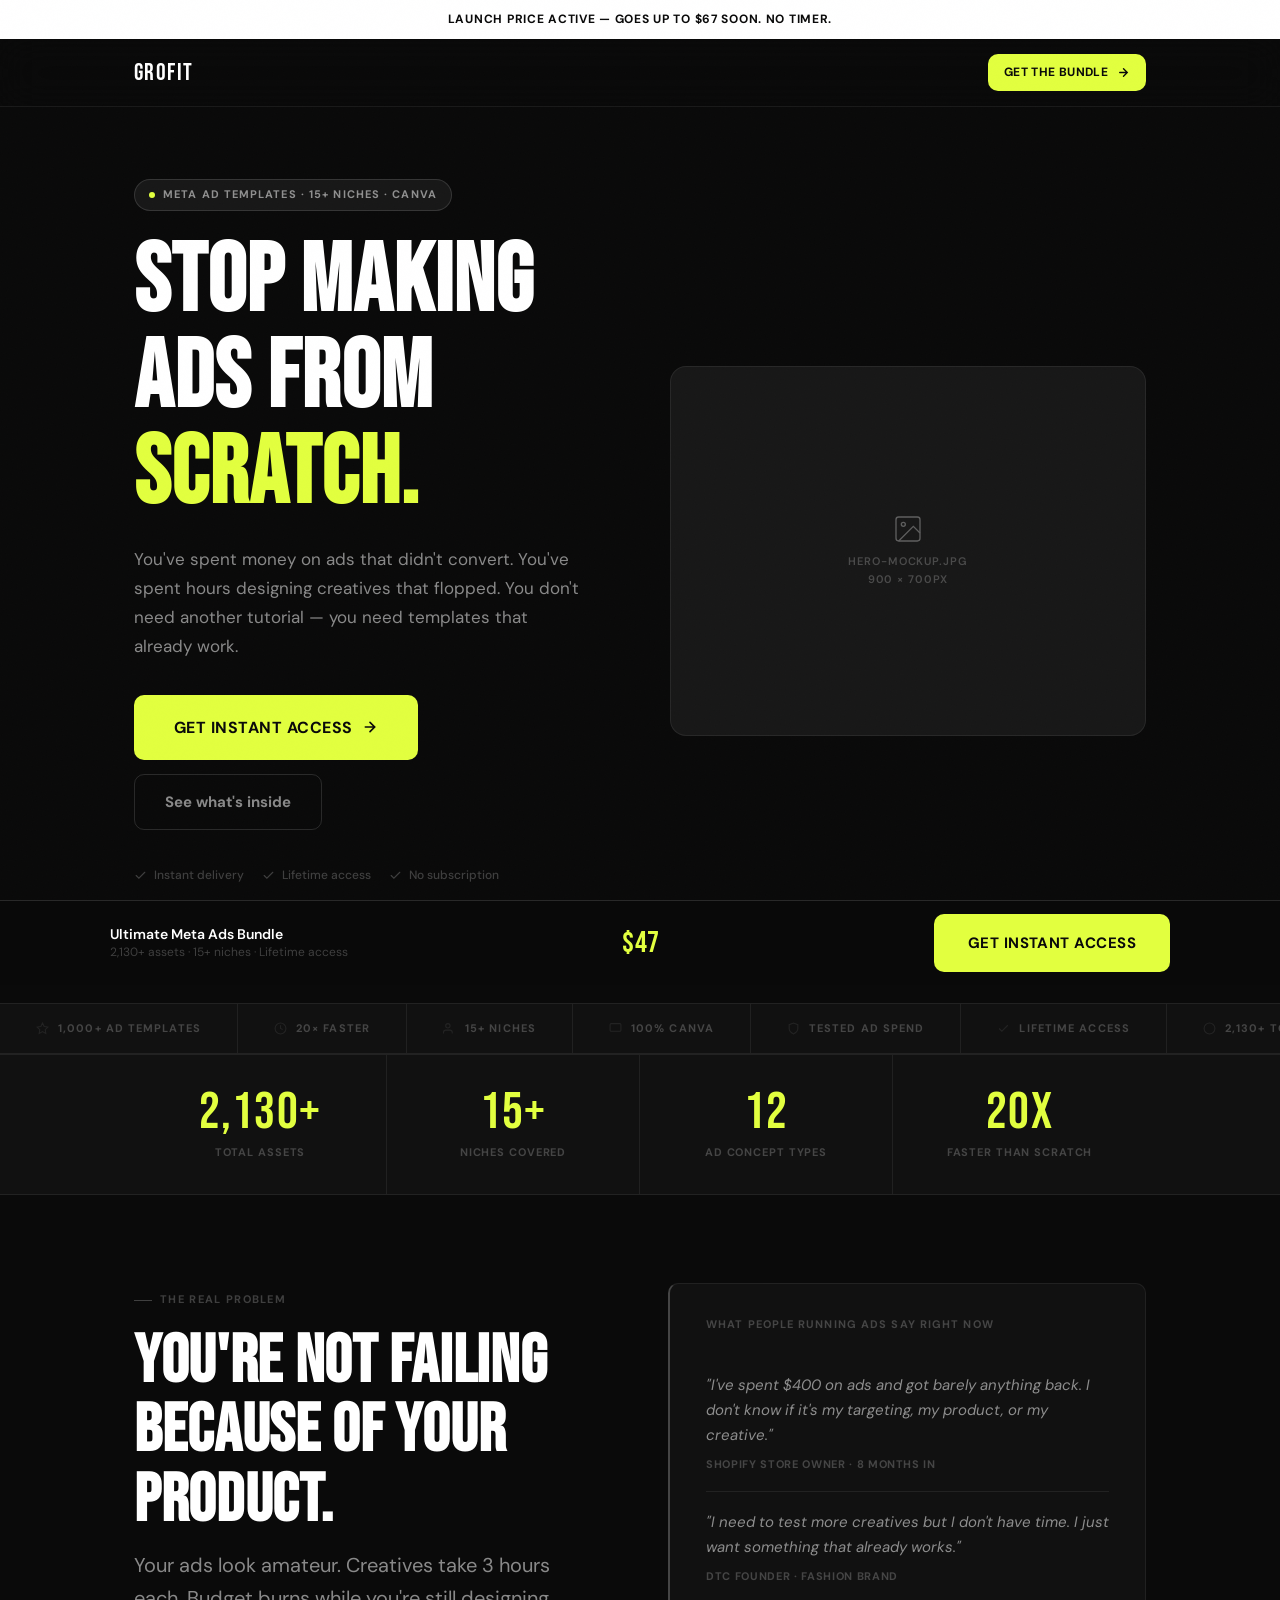
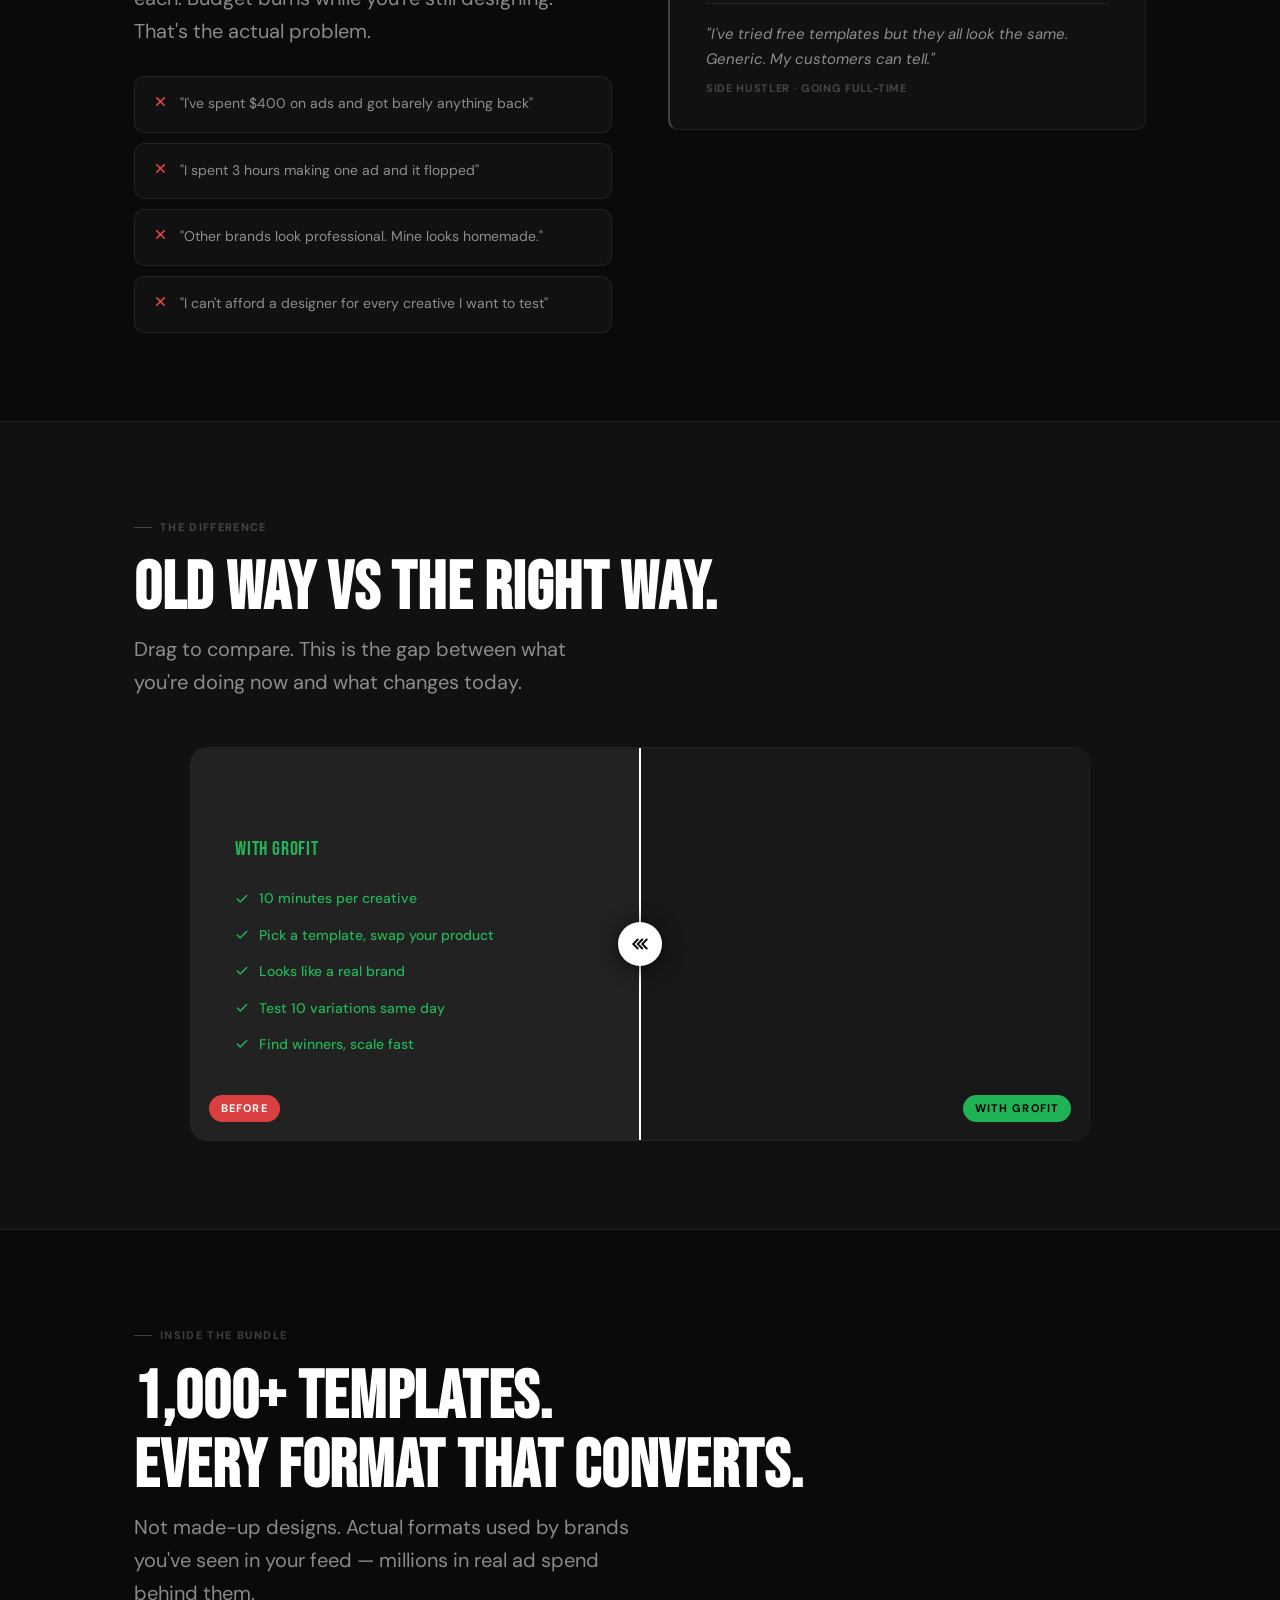
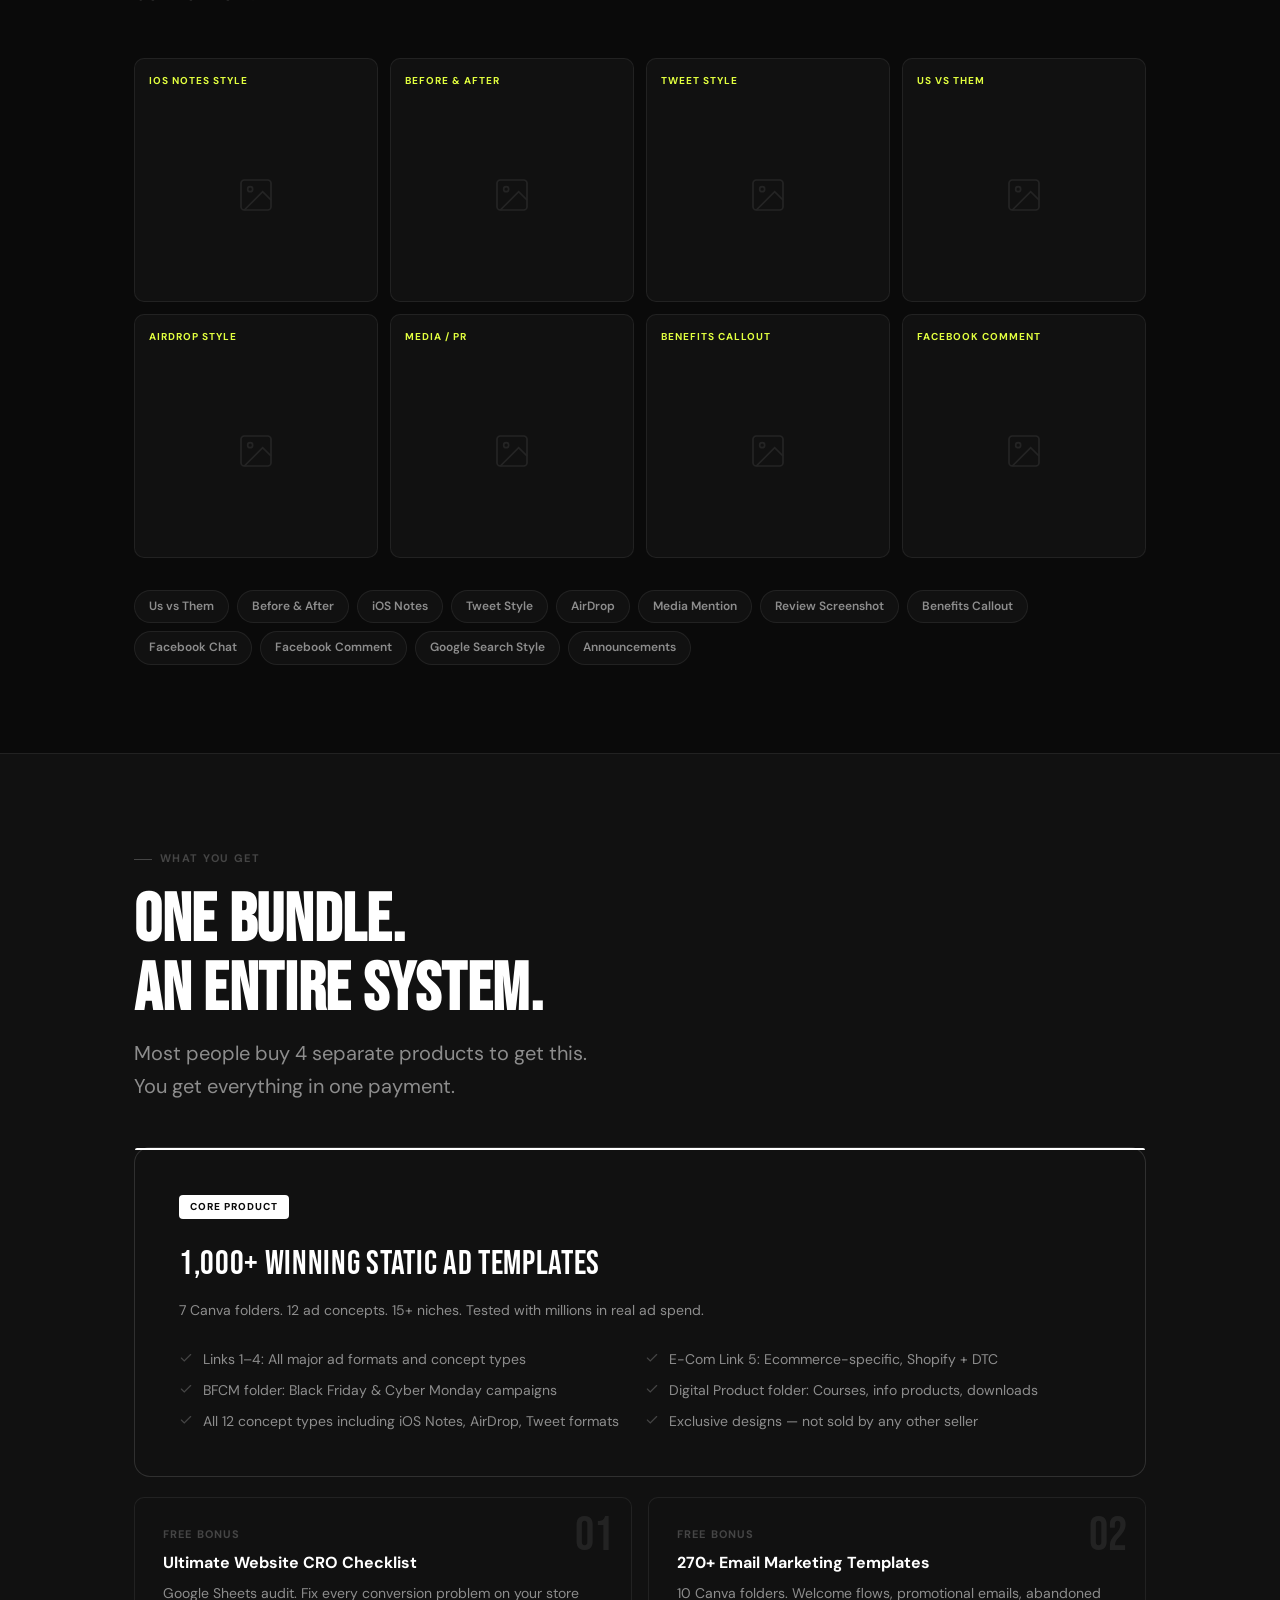
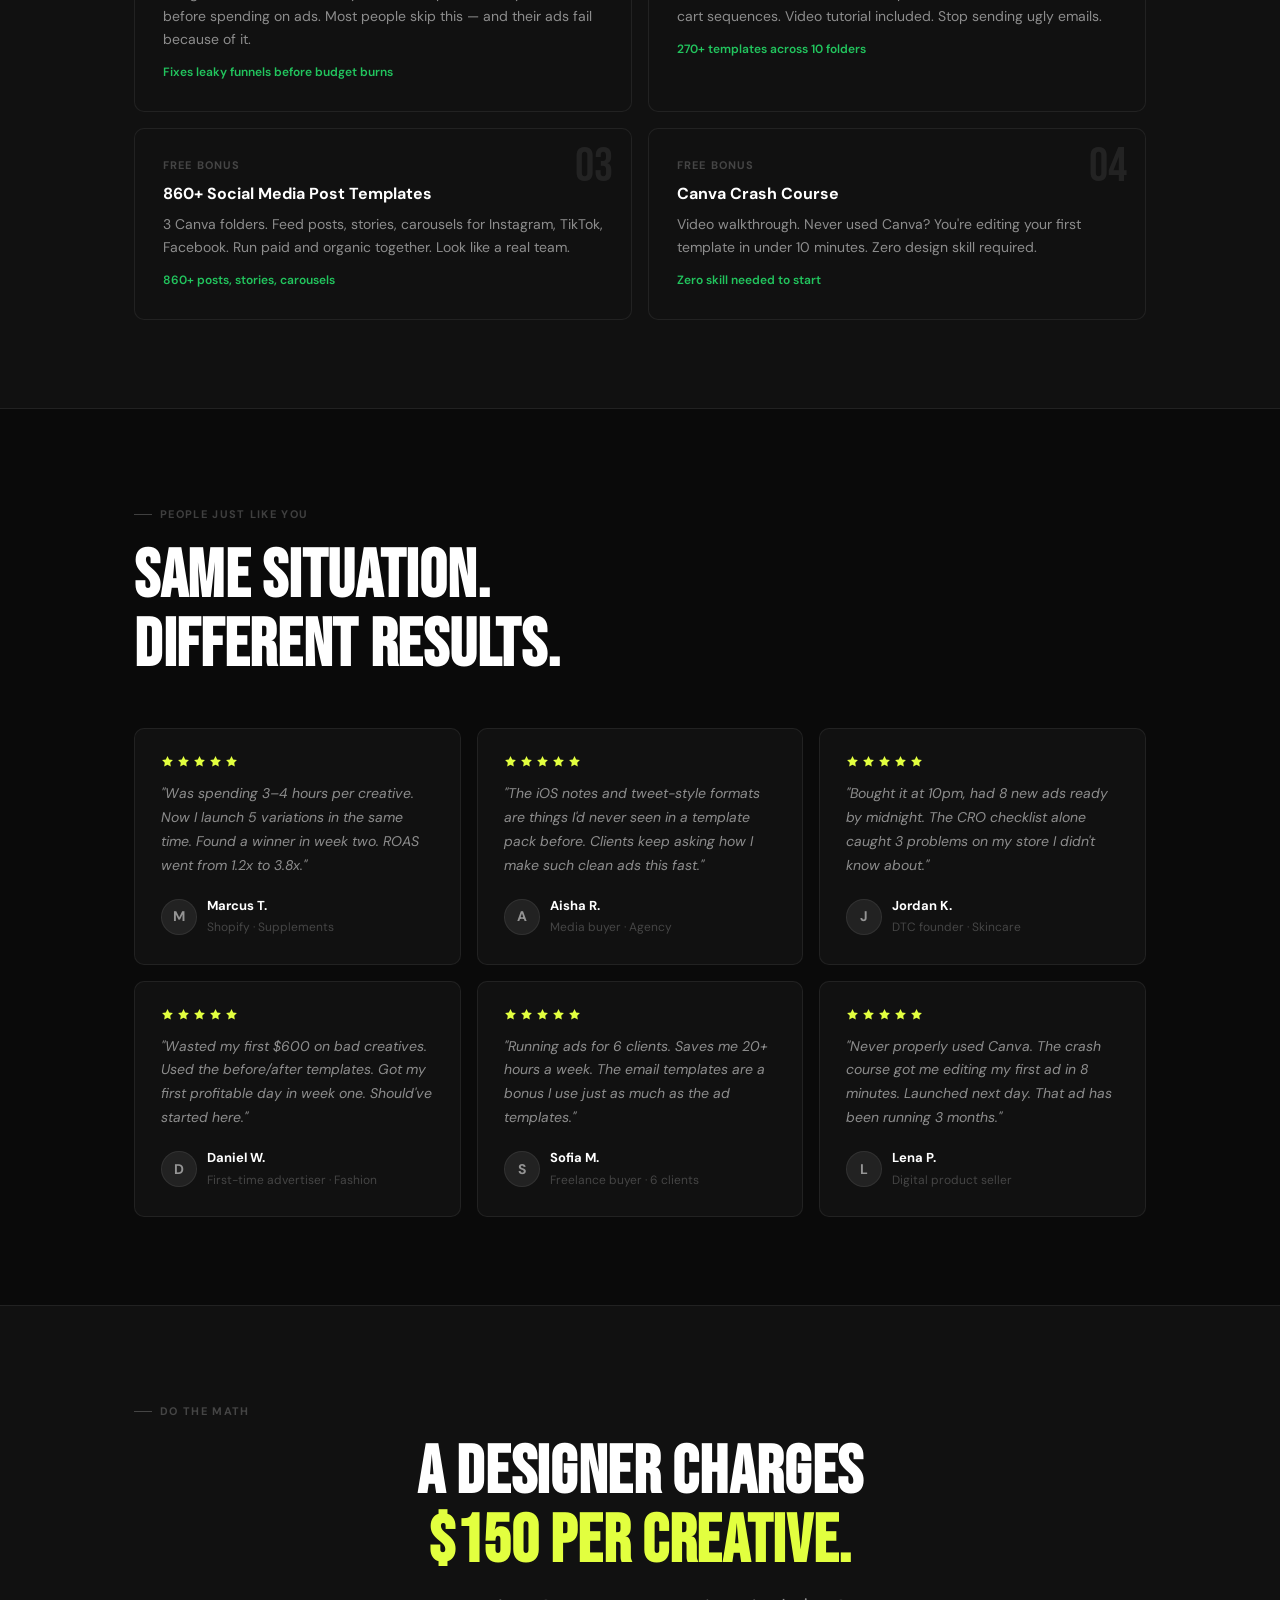
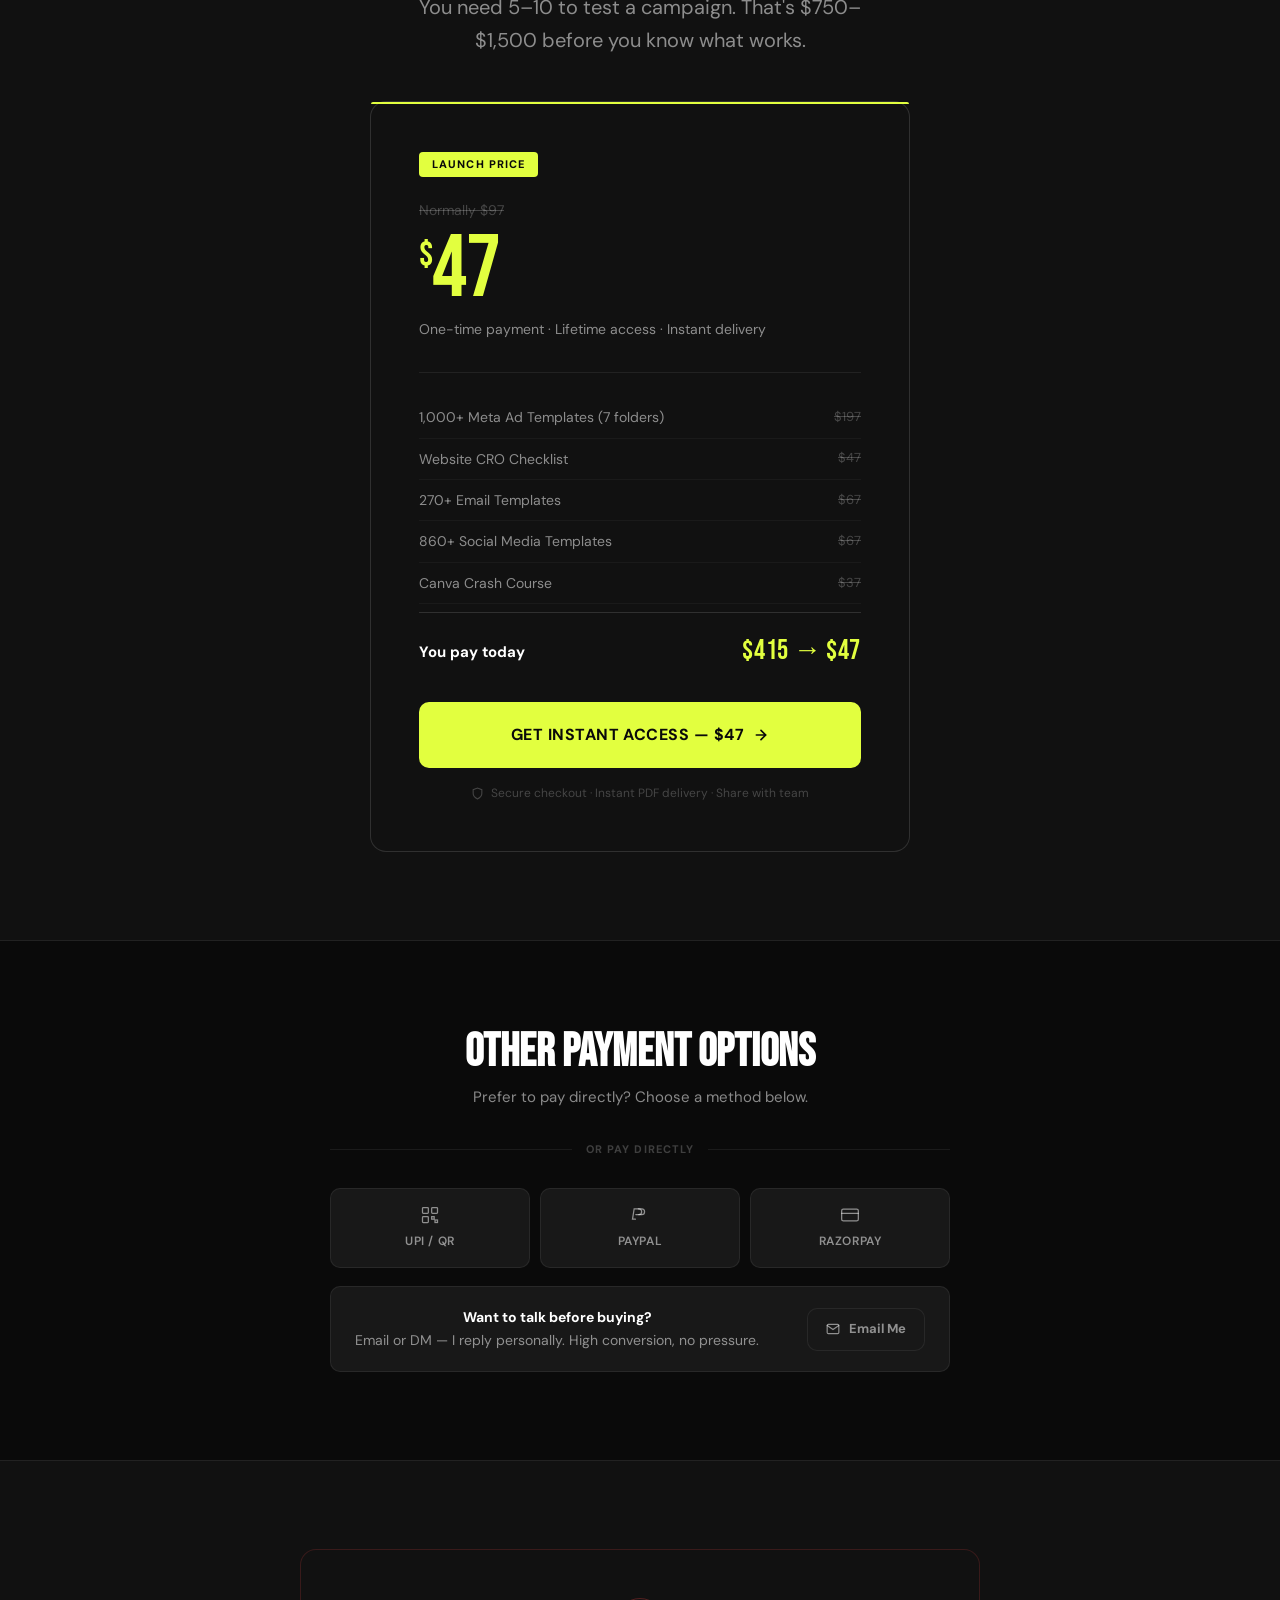
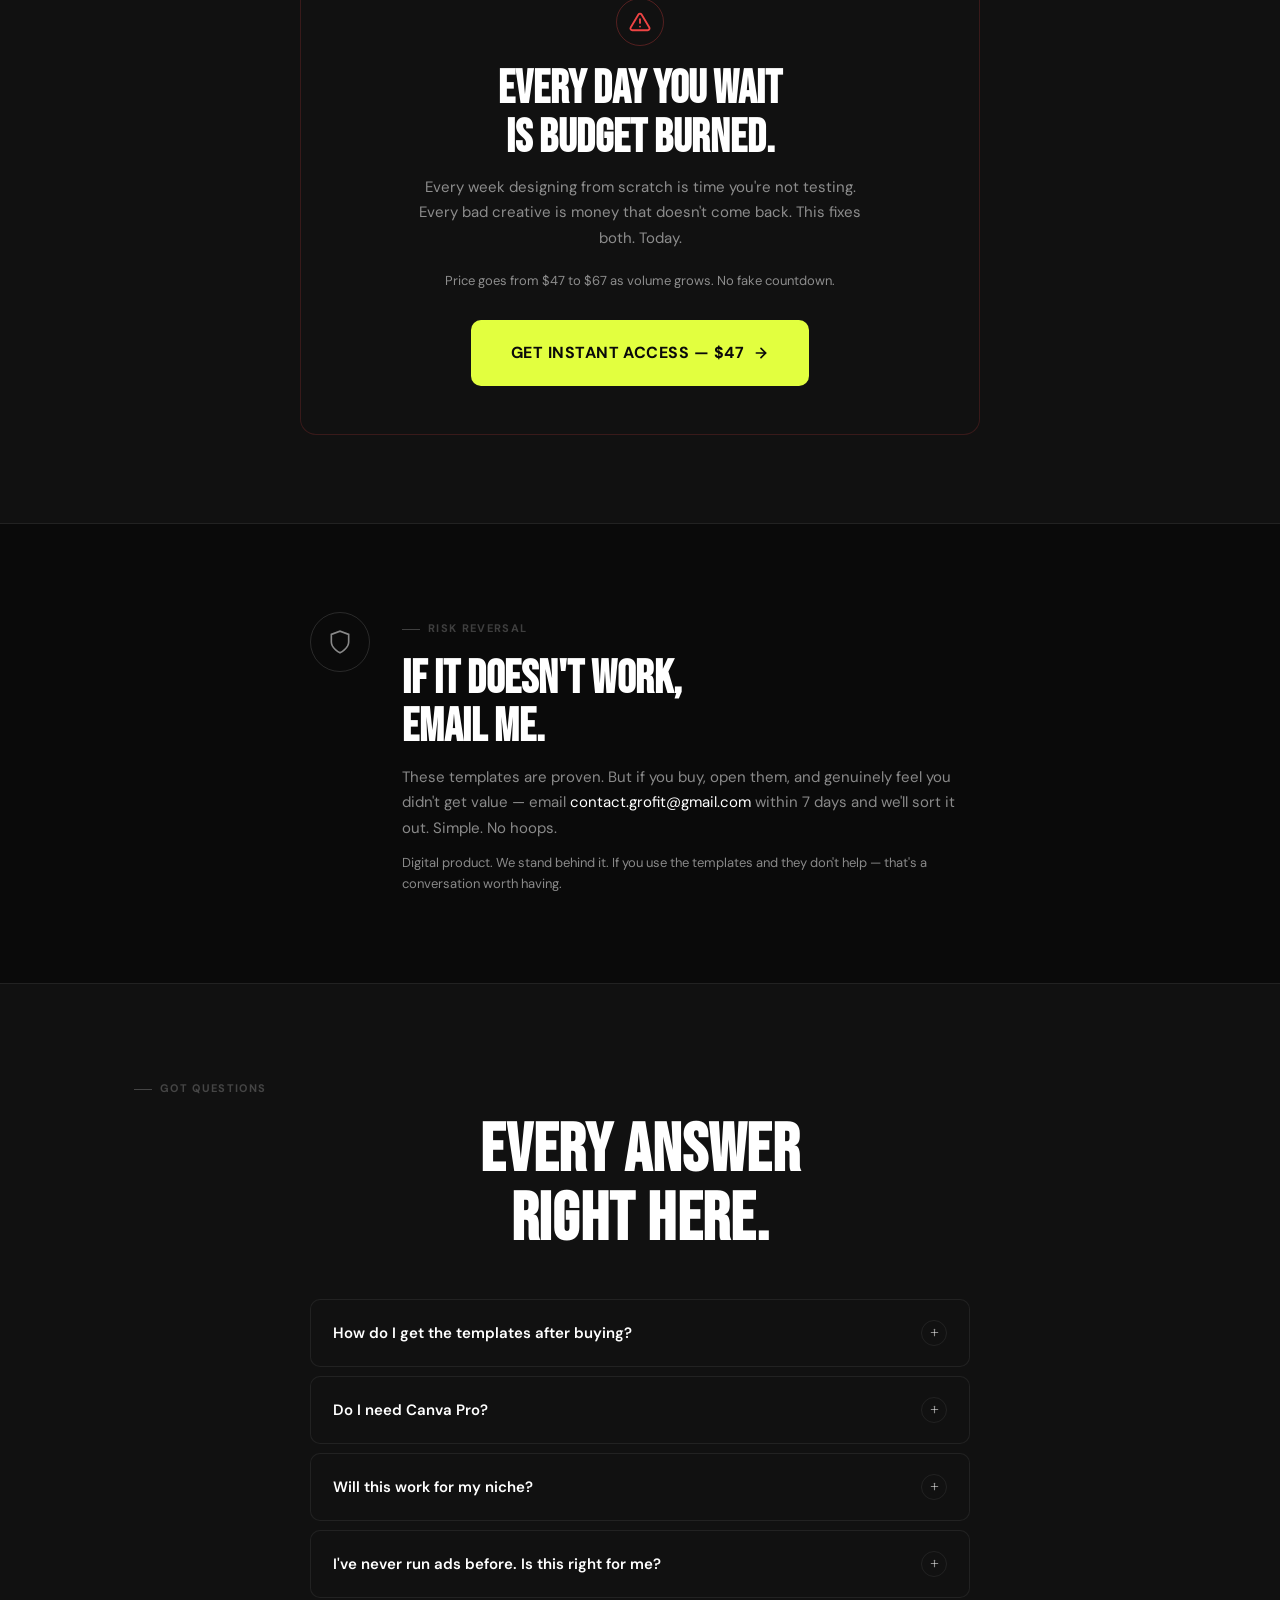
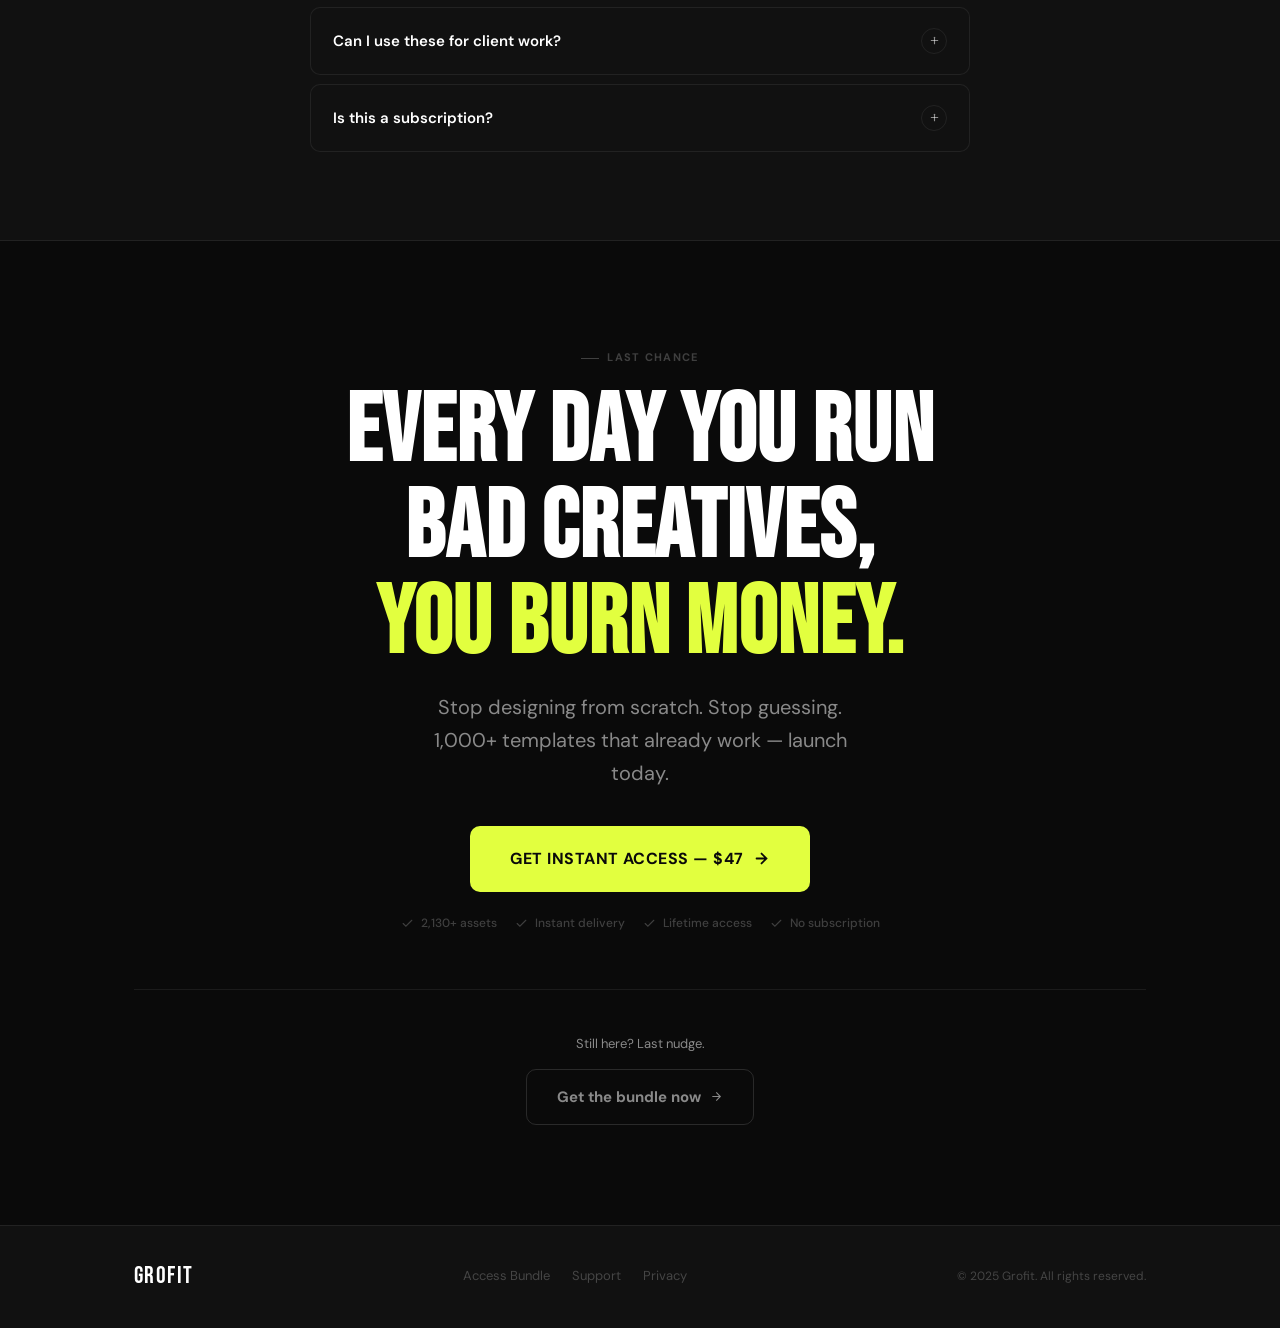
==== commit e24bd7db: "Add files via upload" ====
--- a/index.html
+++ b/index.html
@@ -1,1042 +1,510 @@
 <!DOCTYPE html>
 <html lang="en">
 <head>
-  <meta charset="UTF-8" />
-  <meta name="viewport" content="width=device-width, initial-scale=1.0" />
-  <meta name="description" content="1,000+ proven Meta ad templates. Edit in Canva. Launch same day. No designer needed. Tested with millions in real ad spend across 15+ niches." />
-  <meta name="keywords" content="meta ad templates, canva ad templates, facebook ad templates, instagram ad templates, ecommerce ads, canva templates" />
-  <meta property="og:title" content="Stop Making Ads From Scratch — 1,000+ Proven Meta Ad Templates" />
-  <meta property="og:description" content="Pick a template. Edit in Canva. Launch today. 2,130+ marketing assets, one price, lifetime access." />
-  <meta property="og:type" content="website" />
-  <meta property="og:url" content="https://grofit.pages.dev" />
-  <!-- og:image: replace with /images/og-image.jpg (1200×630px) -->
-  <meta property="og:image" content="https://grofit.pages.dev/images/og-image.jpg" />
-  <title>1,000+ Winning Meta Ad Templates — Grofit</title>
-
-  <!-- Canonical -->
-  <link rel="canonical" href="https://grofit.pages.dev" />
-
-  <!-- Meta Pixel — REPLACE YOUR_PIXEL_ID -->
-  <script>
-    !function(f,b,e,v,n,t,s){if(f.fbq)return;n=f.fbq=function(){n.callMethod?
-    n.callMethod.apply(n,arguments):n.queue.push(arguments)};if(!f._fbq)f._fbq=n;
-    n.push=n;n.loaded=!0;n.version='2.0';n.queue=[];t=b.createElement(e);t.async=!0;
-    t.src=v;s=b.getElementsByTagName(e)[0];s.parentNode.insertBefore(t,s)}(window,
-    document,'script','https://connect.facebook.net/en_US/fbevents.js');
-    fbq('init','YOUR_PIXEL_ID');fbq('track','PageView');
-  </script>
-  <noscript><img height="1" width="1" style="display:none" src="https://www.facebook.com/tr?id=YOUR_PIXEL_ID&ev=PageView&noscript=1"/></noscript>
-
-  <link rel="stylesheet" href="/assets/styles.css" />
-  <link rel="icon" href="/images/favicon.png" type="image/png" />
+<meta charset="UTF-8"/>
+<meta name="viewport" content="width=device-width,initial-scale=1"/>
+<title>1,000+ Proven Meta Ad Templates — Grofit | Canva | 15+ Niches</title>
+<meta name="description" content="Stop making ads from scratch. 1,000+ winning Meta ad templates for Canva. 15+ niches, 12 ad formats. One-time payment. Instant access."/>
+<meta property="og:title" content="1,000+ Proven Meta Ad Templates — Grofit"/>
+<meta property="og:description" content="Stop designing from scratch. 2,130+ marketing assets. Edit in Canva. Launch same day."/>
+<meta property="og:url" content="https://grofit.pages.dev/"/>
+<link rel="canonical" href="https://grofit.pages.dev/"/>
+<link rel="icon" type="image/png" href="/images/logo.png"/>
+<!-- Meta Pixel — REPLACE YOUR_PIXEL_ID -->
+<script>!function(f,b,e,v,n,t,s){if(f.fbq)return;n=f.fbq=function(){n.callMethod?n.callMethod.apply(n,arguments):n.queue.push(arguments)};if(!f._fbq)f._fbq=n;n.push=n;n.loaded=!0;n.version='2.0';n.queue=[];t=b.createElement(e);t.async=!0;t.src=v;s=b.getElementsByTagName(e)[0];s.parentNode.insertBefore(t,s)}(window,document,'script','https://connect.facebook.net/en_US/fbevents.js');fbq('init','YOUR_PIXEL_ID');fbq('track','PageView');</script>
+<link rel="stylesheet" href="/assets/styles.css"/>
 </head>
-<body data-page="landing">
-
-<!-- ── ANNOUNCEMENT BAR ───────────────────────────────────────── -->
-<div class="ann-bar">
-  Launch price active — $47 today. Increases to $67 when this run ends. No fake timer, just fact.
+<body>
+
+<div class="ann">Launch price active &mdash; goes up to $67 soon. No timer.</div>
+
+<nav class="nav">
+  <div class="nav-inner">
+    <a href="/" class="logo">
+      <!-- DROP your logo.png into /images/logo.png -->
+      <img src="/images/logo.png" alt="Grofit" onerror="this.style.display='none';this.nextElementSibling.style.display='block'"/>
+      <span class="logo-txt" style="display:none">GROFIT</span>
+    </a>
+    <a href="#pricing" class="btn btn-pri btn-sm" onclick="px('InitiateCheckout')">
+      Get the Bundle
+      <svg width="13" height="13" viewBox="0 0 24 24" fill="none" stroke="currentColor" stroke-width="2.5" stroke-linecap="round"><path d="M5 12h14M12 5l7 7-7 7"/></svg>
+    </a>
+  </div>
+</nav>
+
+<!-- ══ 01. PROBLEM + HERO ═════════════════════════════════ -->
+<div class="hero" data-hero>
+  <div class="hero-left">
+    <div class="hero-eyebrow">
+      <span class="hero-dot"></span>
+      Meta Ad Templates &middot; 15+ Niches &middot; Canva
+    </div>
+    <h1 class="d1 hero-title">
+      Stop making<br>ads from<br><span class="hl">scratch.</span>
+    </h1>
+    <p class="hero-sub">You've spent money on ads that didn't convert. You've spent hours designing creatives that flopped. You don't need another tutorial &mdash; you need templates that already work.</p>
+    <div class="hero-ctas">
+      <a href="#pricing" class="btn btn-pri btn-xl" onclick="px('InitiateCheckout')">
+        Get Instant Access
+        <svg width="16" height="16" viewBox="0 0 24 24" fill="none" stroke="currentColor" stroke-width="2.5" stroke-linecap="round"><path d="M5 12h14M12 5l7 7-7 7"/></svg>
+      </a>
+      <a href="#templates" class="btn btn-out btn-lg">See what's inside</a>
+    </div>
+    <div class="trust-row">
+      <div class="trust-i">
+        <svg width="13" height="13" viewBox="0 0 24 24" fill="none" stroke="currentColor" stroke-width="2" stroke-linecap="round"><polyline points="20 6 9 17 4 12"/></svg>
+        Instant delivery
+      </div>
+      <div class="trust-i">
+        <svg width="13" height="13" viewBox="0 0 24 24" fill="none" stroke="currentColor" stroke-width="2" stroke-linecap="round"><polyline points="20 6 9 17 4 12"/></svg>
+        Lifetime access
+      </div>
+      <div class="trust-i">
+        <svg width="13" height="13" viewBox="0 0 24 24" fill="none" stroke="currentColor" stroke-width="2" stroke-linecap="round"><polyline points="20 6 9 17 4 12"/></svg>
+        No subscription
+      </div>
+      <div class="trust-i">
+        <svg width="13" height="13" viewBox="0 0 24 24" fill="none" stroke="currentColor" stroke-width="2" stroke-linecap="round"><polyline points="20 6 9 17 4 12"/></svg>
+        Free Canva works
+      </div>
+    </div>
+  </div>
+  <div class="hero-right">
+    <!-- IMAGE SLOT: /images/hero-mockup.jpg (900x700px)
+         Best: screenshot of your Canva templates open, or a styled grid of your 9 best ads -->
+    <div class="hero-img img-slot">
+      <img src="/images/hero-mockup.jpg" alt="Grofit Meta Ad Templates" onerror="this.parentElement.classList.add('no-img')"/>
+      <div class="ph">
+        <svg width="32" height="32" viewBox="0 0 24 24" fill="none" stroke="currentColor" stroke-width="1"><rect x="3" y="3" width="18" height="18" rx="2"/><circle cx="8.5" cy="8.5" r="1.5"/><polyline points="21 15 16 10 5 21"/></svg>
+        <span>hero-mockup.jpg<br/>900 &times; 700px</span>
+      </div>
+    </div>
+  </div>
 </div>
 
-<!-- ── NAVIGATION ─────────────────────────────────────────────── -->
-<nav class="nav" aria-label="Main navigation">
-  <div class="nav-inner">
-    <a href="/" class="nav-logo" aria-label="Grofit home">
-      <!-- Replace src with your actual logo file -->
-      <img src="/images/logo.png" alt="Grofit" onerror="this.outerHTML='<span class=nav-logo-text>GRO<span>FIT</span></span>'" />
+<!-- ══ MARQUEE ════════════════════════════════════════════ -->
+<div class="marquee-wrap" aria-hidden="true">
+  <div class="marquee-track">
+    <div class="mi"><svg width="13" height="13" viewBox="0 0 24 24" fill="none" stroke="currentColor" stroke-width="2"><polygon points="12 2 15.09 8.26 22 9.27 17 14.14 18.18 21.02 12 17.77 5.82 21.02 7 14.14 2 9.27 8.91 8.26 12 2"/></svg>1,000+ Ad Templates</div>
+    <div class="mi"><svg width="13" height="13" viewBox="0 0 24 24" fill="none" stroke="currentColor" stroke-width="2"><circle cx="12" cy="12" r="10"/><polyline points="12 6 12 12 16 14"/></svg>20&times; Faster</div>
+    <div class="mi"><svg width="13" height="13" viewBox="0 0 24 24" fill="none" stroke="currentColor" stroke-width="2"><path d="M17 21v-2a4 4 0 0 0-4-4H5a4 4 0 0 0-4 4v2"/><circle cx="9" cy="7" r="4"/></svg>15+ Niches</div>
+    <div class="mi"><svg width="13" height="13" viewBox="0 0 24 24" fill="none" stroke="currentColor" stroke-width="2"><rect x="2" y="3" width="20" height="14" rx="2"/></svg>100% Canva</div>
+    <div class="mi"><svg width="13" height="13" viewBox="0 0 24 24" fill="none" stroke="currentColor" stroke-width="2"><path d="M12 22s8-4 8-10V5l-8-3-8 3v7c0 6 8 10 8 10z"/></svg>Tested Ad Spend</div>
+    <div class="mi"><svg width="13" height="13" viewBox="0 0 24 24" fill="none" stroke="currentColor" stroke-width="2"><polyline points="20 6 9 17 4 12"/></svg>Lifetime Access</div>
+    <div class="mi"><svg width="13" height="13" viewBox="0 0 24 24" fill="none" stroke="currentColor" stroke-width="2"><circle cx="12" cy="12" r="10"/></svg>2,130+ Total Assets</div>
+    <div class="mi"><svg width="13" height="13" viewBox="0 0 24 24" fill="none" stroke="currentColor" stroke-width="2"><path d="M13 2L3 14h9l-1 8 10-12h-9l1-8z"/></svg>12 Proven Formats</div>
+    <!-- duplicate for loop -->
+    <div class="mi"><svg width="13" height="13" viewBox="0 0 24 24" fill="none" stroke="currentColor" stroke-width="2"><polygon points="12 2 15.09 8.26 22 9.27 17 14.14 18.18 21.02 12 17.77 5.82 21.02 7 14.14 2 9.27 8.91 8.26 12 2"/></svg>1,000+ Ad Templates</div>
+    <div class="mi"><svg width="13" height="13" viewBox="0 0 24 24" fill="none" stroke="currentColor" stroke-width="2"><circle cx="12" cy="12" r="10"/><polyline points="12 6 12 12 16 14"/></svg>20&times; Faster</div>
+    <div class="mi"><svg width="13" height="13" viewBox="0 0 24 24" fill="none" stroke="currentColor" stroke-width="2"><path d="M17 21v-2a4 4 0 0 0-4-4H5a4 4 0 0 0-4 4v2"/><circle cx="9" cy="7" r="4"/></svg>15+ Niches</div>
+    <div class="mi"><svg width="13" height="13" viewBox="0 0 24 24" fill="none" stroke="currentColor" stroke-width="2"><rect x="2" y="3" width="20" height="14" rx="2"/></svg>100% Canva</div>
+    <div class="mi"><svg width="13" height="13" viewBox="0 0 24 24" fill="none" stroke="currentColor" stroke-width="2"><path d="M12 22s8-4 8-10V5l-8-3-8 3v7c0 6 8 10 8 10z"/></svg>Tested Ad Spend</div>
+    <div class="mi"><svg width="13" height="13" viewBox="0 0 24 24" fill="none" stroke="currentColor" stroke-width="2"><polyline points="20 6 9 17 4 12"/></svg>Lifetime Access</div>
+    <div class="mi"><svg width="13" height="13" viewBox="0 0 24 24" fill="none" stroke="currentColor" stroke-width="2"><circle cx="12" cy="12" r="10"/></svg>2,130+ Total Assets</div>
+    <div class="mi"><svg width="13" height="13" viewBox="0 0 24 24" fill="none" stroke="currentColor" stroke-width="2"><path d="M13 2L3 14h9l-1 8 10-12h-9l1-8z"/></svg>12 Proven Formats</div>
+  </div>
+</div>
+
+<!-- ══ STATS ══════════════════════════════════════════════ -->
+<div class="stats-band r">
+  <div class="wrap">
+    <div class="stats-g">
+      <div class="stat"><div class="stat-n" data-n="2130" data-sfx="+">2130+</div><div class="stat-l">Total Assets</div></div>
+      <div class="stat"><div class="stat-n" data-n="15" data-sfx="+">15+</div><div class="stat-l">Niches Covered</div></div>
+      <div class="stat"><div class="stat-n" data-n="12">12</div><div class="stat-l">Ad Concept Types</div></div>
+      <div class="stat"><div class="stat-n" data-n="20" data-sfx="x">20x</div><div class="stat-l">Faster Than Scratch</div></div>
+    </div>
+  </div>
+</div>
+
+<!-- ══ PROBLEM ════════════════════════════════════════════ -->
+<section class="sec">
+  <div class="wrap">
+    <div class="prob-g">
+      <div>
+        <div class="slabel r">The real problem</div>
+        <h2 class="d2 r">You're not failing<br>because of your product.</h2>
+        <p class="t1 muted r" style="margin:14px 0 28px;max-width:440px">Your ads look amateur. Creatives take 3 hours each. Budget burns while you're still designing. That's the actual problem.</p>
+        <ul class="pain-list">
+          <li class="pain-i r r-d1"><span class="pain-x"><svg width="15" height="15" viewBox="0 0 24 24" fill="none" stroke="currentColor" stroke-width="2.5" stroke-linecap="round"><line x1="18" y1="6" x2="6" y2="18"/><line x1="6" y1="6" x2="18" y2="18"/></svg></span>"I've spent $400 on ads and got barely anything back"</li>
+          <li class="pain-i r r-d2"><span class="pain-x"><svg width="15" height="15" viewBox="0 0 24 24" fill="none" stroke="currentColor" stroke-width="2.5" stroke-linecap="round"><line x1="18" y1="6" x2="6" y2="18"/><line x1="6" y1="6" x2="18" y2="18"/></svg></span>"I spent 3 hours making one ad and it flopped"</li>
+          <li class="pain-i r r-d3"><span class="pain-x"><svg width="15" height="15" viewBox="0 0 24 24" fill="none" stroke="currentColor" stroke-width="2.5" stroke-linecap="round"><line x1="18" y1="6" x2="6" y2="18"/><line x1="6" y1="6" x2="18" y2="18"/></svg></span>"Other brands look professional. Mine looks homemade."</li>
+          <li class="pain-i r r-d4"><span class="pain-x"><svg width="15" height="15" viewBox="0 0 24 24" fill="none" stroke="currentColor" stroke-width="2.5" stroke-linecap="round"><line x1="18" y1="6" x2="6" y2="18"/><line x1="6" y1="6" x2="18" y2="18"/></svg></span>"I can't afford a designer for every creative I want to test"</li>
+        </ul>
+      </div>
+      <div class="qb r">
+        <div class="qb-ttl">What people running ads say right now</div>
+        <div class="q-entry"><p class="q-text">"I've spent $400 on ads and got barely anything back. I don't know if it's my targeting, my product, or my creative."</p><div class="q-attr">Shopify store owner &middot; 8 months in</div></div>
+        <div class="q-entry"><p class="q-text">"I need to test more creatives but I don't have time. I just want something that already works."</p><div class="q-attr">DTC founder &middot; fashion brand</div></div>
+        <div class="q-entry"><p class="q-text">"I've tried free templates but they all look the same. Generic. My customers can tell."</p><div class="q-attr">Side hustler &middot; going full-time</div></div>
+      </div>
+    </div>
+  </div>
+</section>
+
+<!-- ══ 02. BEFORE / AFTER REVEAL ════════════════════════ -->
+<section class="sec sec-alt">
+  <div class="wrap">
+    <div class="slabel r">The difference</div>
+    <h2 class="d2 r">Old way vs the right way.</h2>
+    <p class="t1 muted r" style="margin-top:10px;max-width:480px">Drag to compare. This is the gap between what you're doing now and what changes today.</p>
+
+    <div class="ba-wrap">
+      <!-- BEFORE layer -->
+      <!-- IMAGE: /images/ba-before.jpg (1000x600px) — blurred bad ad or your old Canva work -->
+      <div class="ba-layer ba-before">
+        <img src="/images/ba-before.jpg" alt="Before" onerror="this.style.display='none'"/>
+        <div class="ba-fb">
+          <div class="ba-fb-title">WITHOUT TEMPLATES</div>
+          <div class="ba-item bad"><svg width="14" height="14" viewBox="0 0 24 24" fill="none" stroke="currentColor" stroke-width="2.5" stroke-linecap="round"><line x1="18" y1="6" x2="6" y2="18"/><line x1="6" y1="6" x2="18" y2="18"/></svg>3+ hours per creative</div>
+          <div class="ba-item bad"><svg width="14" height="14" viewBox="0 0 24 24" fill="none" stroke="currentColor" stroke-width="2.5" stroke-linecap="round"><line x1="18" y1="6" x2="6" y2="18"/><line x1="6" y1="6" x2="18" y2="18"/></svg>Start from scratch every time</div>
+          <div class="ba-item bad"><svg width="14" height="14" viewBox="0 0 24 24" fill="none" stroke="currentColor" stroke-width="2.5" stroke-linecap="round"><line x1="18" y1="6" x2="6" y2="18"/><line x1="6" y1="6" x2="18" y2="18"/></svg>Creatives look amateur</div>
+          <div class="ba-item bad"><svg width="14" height="14" viewBox="0 0 24 24" fill="none" stroke="currentColor" stroke-width="2.5" stroke-linecap="round"><line x1="18" y1="6" x2="6" y2="18"/><line x1="6" y1="6" x2="18" y2="18"/></svg>Test 1&ndash;2 variations max</div>
+          <div class="ba-item bad"><svg width="14" height="14" viewBox="0 0 24 24" fill="none" stroke="currentColor" stroke-width="2.5" stroke-linecap="round"><line x1="18" y1="6" x2="6" y2="18"/><line x1="6" y1="6" x2="18" y2="18"/></svg>Budget burning, no winners</div>
+        </div>
+      </div>
+      <!-- AFTER layer -->
+      <!-- IMAGE: /images/ba-after.jpg (1000x600px) — clean Grofit template in Canva -->
+      <div class="ba-layer ba-after">
+        <img src="/images/ba-after.jpg" alt="After" onerror="this.style.display='none'"/>
+        <div class="ba-fb">
+          <div class="ba-fb-title">WITH GROFIT</div>
+          <div class="ba-item good"><svg width="14" height="14" viewBox="0 0 24 24" fill="none" stroke="currentColor" stroke-width="2.5" stroke-linecap="round"><polyline points="20 6 9 17 4 12"/></svg>10 minutes per creative</div>
+          <div class="ba-item good"><svg width="14" height="14" viewBox="0 0 24 24" fill="none" stroke="currentColor" stroke-width="2.5" stroke-linecap="round"><polyline points="20 6 9 17 4 12"/></svg>Pick a template, swap your product</div>
+          <div class="ba-item good"><svg width="14" height="14" viewBox="0 0 24 24" fill="none" stroke="currentColor" stroke-width="2.5" stroke-linecap="round"><polyline points="20 6 9 17 4 12"/></svg>Looks like a real brand</div>
+          <div class="ba-item good"><svg width="14" height="14" viewBox="0 0 24 24" fill="none" stroke="currentColor" stroke-width="2.5" stroke-linecap="round"><polyline points="20 6 9 17 4 12"/></svg>Test 10 variations same day</div>
+          <div class="ba-item good"><svg width="14" height="14" viewBox="0 0 24 24" fill="none" stroke="currentColor" stroke-width="2.5" stroke-linecap="round"><polyline points="20 6 9 17 4 12"/></svg>Find winners, scale fast</div>
+        </div>
+      </div>
+      <div class="ba-divider"></div>
+      <div class="ba-handle"><svg width="18" height="18" viewBox="0 0 24 24" fill="none" stroke="currentColor" stroke-width="2.5" stroke-linecap="round"><polyline points="15 18 9 12 15 6"/><polyline points="9 18 3 12 9 6"/><polyline points="21 6 15 12 21 18"/></svg></div>
+      <span class="ba-lbl ba-lbl-l">Before</span>
+      <span class="ba-lbl ba-lbl-r">With Grofit</span>
+    </div>
+  </div>
+</section>
+
+<!-- ══ 03. TEMPLATE PROOF — GRID ════════════════════════ -->
+<section class="sec" id="templates">
+  <div class="wrap">
+    <div class="slabel r">Inside the bundle</div>
+    <h2 class="d2 r">1,000+ templates.<br>Every format that converts.</h2>
+    <p class="t1 muted r" style="margin-top:10px;max-width:520px">Not made-up designs. Actual formats used by brands you've seen in your feed &mdash; millions in real ad spend behind them.</p>
+
+    <!-- TEMPLATE GRID
+         Replace each /images/t-*.jpg with your actual Canva screenshot exports.
+         Export at 800x800px min. See /images/README.md for specs. -->
+    <div class="tgrid">
+
+      <div class="tc tc-fallback r r-d1">
+        <img class="tc-img" src="/images/t-ios-notes.jpg" alt="iOS Notes Style Ad" onerror="this.parentElement.classList.add('tc-fallback');this.style.display='none'"/>
+        <div class="tc-badge">iOS Notes Style</div>
+        <div class="tc-ph"><svg width="40" height="40" viewBox="0 0 24 24" fill="none" stroke="currentColor" stroke-width="1"><rect x="3" y="3" width="18" height="18" rx="2"/><circle cx="8.5" cy="8.5" r="1.5"/><polyline points="21 15 16 10 5 21"/></svg></div>
+        <div class="tc-hover"><span class="tc-name">iOS Notes Style</span></div>
+      </div>
+
+      <div class="tc tc-fallback r r-d2">
+        <img class="tc-img" src="/images/t-before-after.jpg" alt="Before After Ad" onerror="this.parentElement.classList.add('tc-fallback');this.style.display='none'"/>
+        <div class="tc-badge">Before &amp; After</div>
+        <div class="tc-ph"><svg width="40" height="40" viewBox="0 0 24 24" fill="none" stroke="currentColor" stroke-width="1"><rect x="3" y="3" width="18" height="18" rx="2"/><circle cx="8.5" cy="8.5" r="1.5"/><polyline points="21 15 16 10 5 21"/></svg></div>
+        <div class="tc-hover"><span class="tc-name">Before &amp; After</span></div>
+      </div>
+
+      <div class="tc tc-fallback r r-d3">
+        <img class="tc-img" src="/images/t-tweet.jpg" alt="Tweet Style Ad" onerror="this.parentElement.classList.add('tc-fallback');this.style.display='none'"/>
+        <div class="tc-badge">Tweet Style</div>
+        <div class="tc-ph"><svg width="40" height="40" viewBox="0 0 24 24" fill="none" stroke="currentColor" stroke-width="1"><rect x="3" y="3" width="18" height="18" rx="2"/><circle cx="8.5" cy="8.5" r="1.5"/><polyline points="21 15 16 10 5 21"/></svg></div>
+        <div class="tc-hover"><span class="tc-name">Tweet Style</span></div>
+      </div>
+
+      <div class="tc tc-fallback r r-d4">
+        <img class="tc-img" src="/images/t-us-vs-them.jpg" alt="Us vs Them Ad" onerror="this.parentElement.classList.add('tc-fallback');this.style.display='none'"/>
+        <div class="tc-badge">Us vs Them</div>
+        <div class="tc-ph"><svg width="40" height="40" viewBox="0 0 24 24" fill="none" stroke="currentColor" stroke-width="1"><rect x="3" y="3" width="18" height="18" rx="2"/><circle cx="8.5" cy="8.5" r="1.5"/><polyline points="21 15 16 10 5 21"/></svg></div>
+        <div class="tc-hover"><span class="tc-name">Us vs Them</span></div>
+      </div>
+
+      <div class="tc tc-fallback r">
+        <img class="tc-img" src="/images/t-airdrop.jpg" alt="AirDrop Style Ad" onerror="this.parentElement.classList.add('tc-fallback');this.style.display='none'"/>
+        <div class="tc-badge">AirDrop Style</div>
+        <div class="tc-ph"><svg width="40" height="40" viewBox="0 0 24 24" fill="none" stroke="currentColor" stroke-width="1"><rect x="3" y="3" width="18" height="18" rx="2"/><circle cx="8.5" cy="8.5" r="1.5"/><polyline points="21 15 16 10 5 21"/></svg></div>
+        <div class="tc-hover"><span class="tc-name">AirDrop Style</span></div>
+      </div>
+
+      <div class="tc tc-fallback r r-d1">
+        <img class="tc-img" src="/images/t-media.jpg" alt="Media Mention Ad" onerror="this.parentElement.classList.add('tc-fallback');this.style.display='none'"/>
+        <div class="tc-badge">Media / PR</div>
+        <div class="tc-ph"><svg width="40" height="40" viewBox="0 0 24 24" fill="none" stroke="currentColor" stroke-width="1"><rect x="3" y="3" width="18" height="18" rx="2"/><circle cx="8.5" cy="8.5" r="1.5"/><polyline points="21 15 16 10 5 21"/></svg></div>
+        <div class="tc-hover"><span class="tc-name">Media Mention</span></div>
+      </div>
+
+      <div class="tc tc-fallback r r-d2">
+        <img class="tc-img" src="/images/t-benefits.jpg" alt="Benefits Callout Ad" onerror="this.parentElement.classList.add('tc-fallback');this.style.display='none'"/>
+        <div class="tc-badge">Benefits Callout</div>
+        <div class="tc-ph"><svg width="40" height="40" viewBox="0 0 24 24" fill="none" stroke="currentColor" stroke-width="1"><rect x="3" y="3" width="18" height="18" rx="2"/><circle cx="8.5" cy="8.5" r="1.5"/><polyline points="21 15 16 10 5 21"/></svg></div>
+        <div class="tc-hover"><span class="tc-name">Benefits Callout</span></div>
+      </div>
+
+      <div class="tc tc-fallback r r-d3">
+        <img class="tc-img" src="/images/t-fb-comment.jpg" alt="Facebook Comment Ad" onerror="this.parentElement.classList.add('tc-fallback');this.style.display='none'"/>
+        <div class="tc-badge">Facebook Comment</div>
+        <div class="tc-ph"><svg width="40" height="40" viewBox="0 0 24 24" fill="none" stroke="currentColor" stroke-width="1"><rect x="3" y="3" width="18" height="18" rx="2"/><circle cx="8.5" cy="8.5" r="1.5"/><polyline points="21 15 16 10 5 21"/></svg></div>
+        <div class="tc-hover"><span class="tc-name">Facebook Comment</span></div>
+      </div>
+
+    </div>
+    <div class="chip-row r">
+      <span class="chip">Us vs Them</span><span class="chip">Before &amp; After</span><span class="chip">iOS Notes</span><span class="chip">Tweet Style</span><span class="chip">AirDrop</span><span class="chip">Media Mention</span><span class="chip">Review Screenshot</span><span class="chip">Benefits Callout</span><span class="chip">Facebook Chat</span><span class="chip">Facebook Comment</span><span class="chip">Google Search Style</span><span class="chip">Announcements</span>
+    </div>
+  </div>
+</section>
+
+<!-- ══ 04. OFFER ══════════════════════════════════════════ -->
+<section class="sec sec-alt" id="offer">
+  <div class="wrap">
+    <div class="slabel r">What you get</div>
+    <h2 class="d2 r">One bundle.<br>An entire system.</h2>
+    <p class="t1 muted r" style="margin:12px 0 44px;max-width:480px">Most people buy 4 separate products to get this. You get everything in one payment.</p>
+
+    <div class="offer-core r">
+      <div class="core-tag">Core Product</div>
+      <div class="core-title">1,000+ Winning Static Ad Templates</div>
+      <div class="core-sub">7 Canva folders. 12 ad concepts. 15+ niches. Tested with millions in real ad spend.</div>
+      <div class="feat-g">
+        <div class="feat"><svg width="14" height="14" viewBox="0 0 24 24" fill="none" stroke="currentColor" stroke-width="2" stroke-linecap="round"><polyline points="20 6 9 17 4 12"/></svg>Links 1&ndash;4: All major ad formats and concept types</div>
+        <div class="feat"><svg width="14" height="14" viewBox="0 0 24 24" fill="none" stroke="currentColor" stroke-width="2" stroke-linecap="round"><polyline points="20 6 9 17 4 12"/></svg>E-Com Link 5: Ecommerce-specific, Shopify + DTC</div>
+        <div class="feat"><svg width="14" height="14" viewBox="0 0 24 24" fill="none" stroke="currentColor" stroke-width="2" stroke-linecap="round"><polyline points="20 6 9 17 4 12"/></svg>BFCM folder: Black Friday &amp; Cyber Monday campaigns</div>
+        <div class="feat"><svg width="14" height="14" viewBox="0 0 24 24" fill="none" stroke="currentColor" stroke-width="2" stroke-linecap="round"><polyline points="20 6 9 17 4 12"/></svg>Digital Product folder: Courses, info products, downloads</div>
+        <div class="feat"><svg width="14" height="14" viewBox="0 0 24 24" fill="none" stroke="currentColor" stroke-width="2" stroke-linecap="round"><polyline points="20 6 9 17 4 12"/></svg>All 12 concept types including iOS Notes, AirDrop, Tweet formats</div>
+        <div class="feat"><svg width="14" height="14" viewBox="0 0 24 24" fill="none" stroke="currentColor" stroke-width="2" stroke-linecap="round"><polyline points="20 6 9 17 4 12"/></svg>Exclusive designs &mdash; not sold by any other seller</div>
+      </div>
+    </div>
+
+    <!-- 05. BONUSES -->
+    <div class="bonus-g">
+      <div class="bonus r r-d1"><div class="bonus-n">01</div><div class="bonus-tag">Free Bonus</div><div class="bonus-title">Ultimate Website CRO Checklist</div><div class="bonus-desc">Google Sheets audit. Fix every conversion problem on your store before spending on ads. Most people skip this &mdash; and their ads fail because of it.</div><span class="bonus-val">Fixes leaky funnels before budget burns</span></div>
+      <div class="bonus r r-d2"><div class="bonus-n">02</div><div class="bonus-tag">Free Bonus</div><div class="bonus-title">270+ Email Marketing Templates</div><div class="bonus-desc">10 Canva folders. Welcome flows, promotional emails, abandoned cart sequences. Video tutorial included. Stop sending ugly emails.</div><span class="bonus-val">270+ templates across 10 folders</span></div>
+      <div class="bonus r r-d3"><div class="bonus-n">03</div><div class="bonus-tag">Free Bonus</div><div class="bonus-title">860+ Social Media Post Templates</div><div class="bonus-desc">3 Canva folders. Feed posts, stories, carousels for Instagram, TikTok, Facebook. Run paid and organic together. Look like a real team.</div><span class="bonus-val">860+ posts, stories, carousels</span></div>
+      <div class="bonus r r-d4"><div class="bonus-n">04</div><div class="bonus-tag">Free Bonus</div><div class="bonus-title">Canva Crash Course</div><div class="bonus-desc">Video walkthrough. Never used Canva? You're editing your first template in under 10 minutes. Zero design skill required.</div><span class="bonus-val">Zero skill needed to start</span></div>
+    </div>
+  </div>
+</section>
+
+<!-- ══ 03. SOCIAL PROOF ═══════════════════════════════════ -->
+<section class="sec">
+  <div class="wrap">
+    <div class="slabel r">People just like you</div>
+    <h2 class="d2 r">Same situation.<br>Different results.</h2>
+    <div class="proof-g">
+      <div class="proof r r-d1"><div class="stars"><svg width="13" height="13" viewBox="0 0 24 24" fill="currentColor"><polygon points="12 2 15.09 8.26 22 9.27 17 14.14 18.18 21.02 12 17.77 5.82 21.02 7 14.14 2 9.27 8.91 8.26 12 2"/></svg><svg width="13" height="13" viewBox="0 0 24 24" fill="currentColor"><polygon points="12 2 15.09 8.26 22 9.27 17 14.14 18.18 21.02 12 17.77 5.82 21.02 7 14.14 2 9.27 8.91 8.26 12 2"/></svg><svg width="13" height="13" viewBox="0 0 24 24" fill="currentColor"><polygon points="12 2 15.09 8.26 22 9.27 17 14.14 18.18 21.02 12 17.77 5.82 21.02 7 14.14 2 9.27 8.91 8.26 12 2"/></svg><svg width="13" height="13" viewBox="0 0 24 24" fill="currentColor"><polygon points="12 2 15.09 8.26 22 9.27 17 14.14 18.18 21.02 12 17.77 5.82 21.02 7 14.14 2 9.27 8.91 8.26 12 2"/></svg><svg width="13" height="13" viewBox="0 0 24 24" fill="currentColor"><polygon points="12 2 15.09 8.26 22 9.27 17 14.14 18.18 21.02 12 17.77 5.82 21.02 7 14.14 2 9.27 8.91 8.26 12 2"/></svg></div><p class="proof-txt">"Was spending 3&ndash;4 hours per creative. Now I launch 5 variations in the same time. Found a winner in week two. ROAS went from 1.2x to 3.8x."</p><div class="proof-auth"><div class="proof-av">M</div><div><div class="proof-nm">Marcus T.</div><div class="proof-role">Shopify &middot; Supplements</div></div></div></div>
+      <div class="proof r r-d2"><div class="stars"><svg width="13" height="13" viewBox="0 0 24 24" fill="currentColor"><polygon points="12 2 15.09 8.26 22 9.27 17 14.14 18.18 21.02 12 17.77 5.82 21.02 7 14.14 2 9.27 8.91 8.26 12 2"/></svg><svg width="13" height="13" viewBox="0 0 24 24" fill="currentColor"><polygon points="12 2 15.09 8.26 22 9.27 17 14.14 18.18 21.02 12 17.77 5.82 21.02 7 14.14 2 9.27 8.91 8.26 12 2"/></svg><svg width="13" height="13" viewBox="0 0 24 24" fill="currentColor"><polygon points="12 2 15.09 8.26 22 9.27 17 14.14 18.18 21.02 12 17.77 5.82 21.02 7 14.14 2 9.27 8.91 8.26 12 2"/></svg><svg width="13" height="13" viewBox="0 0 24 24" fill="currentColor"><polygon points="12 2 15.09 8.26 22 9.27 17 14.14 18.18 21.02 12 17.77 5.82 21.02 7 14.14 2 9.27 8.91 8.26 12 2"/></svg><svg width="13" height="13" viewBox="0 0 24 24" fill="currentColor"><polygon points="12 2 15.09 8.26 22 9.27 17 14.14 18.18 21.02 12 17.77 5.82 21.02 7 14.14 2 9.27 8.91 8.26 12 2"/></svg></div><p class="proof-txt">"The iOS notes and tweet-style formats are things I'd never seen in a template pack before. Clients keep asking how I make such clean ads this fast."</p><div class="proof-auth"><div class="proof-av">A</div><div><div class="proof-nm">Aisha R.</div><div class="proof-role">Media buyer &middot; Agency</div></div></div></div>
+      <div class="proof r r-d3"><div class="stars"><svg width="13" height="13" viewBox="0 0 24 24" fill="currentColor"><polygon points="12 2 15.09 8.26 22 9.27 17 14.14 18.18 21.02 12 17.77 5.82 21.02 7 14.14 2 9.27 8.91 8.26 12 2"/></svg><svg width="13" height="13" viewBox="0 0 24 24" fill="currentColor"><polygon points="12 2 15.09 8.26 22 9.27 17 14.14 18.18 21.02 12 17.77 5.82 21.02 7 14.14 2 9.27 8.91 8.26 12 2"/></svg><svg width="13" height="13" viewBox="0 0 24 24" fill="currentColor"><polygon points="12 2 15.09 8.26 22 9.27 17 14.14 18.18 21.02 12 17.77 5.82 21.02 7 14.14 2 9.27 8.91 8.26 12 2"/></svg><svg width="13" height="13" viewBox="0 0 24 24" fill="currentColor"><polygon points="12 2 15.09 8.26 22 9.27 17 14.14 18.18 21.02 12 17.77 5.82 21.02 7 14.14 2 9.27 8.91 8.26 12 2"/></svg><svg width="13" height="13" viewBox="0 0 24 24" fill="currentColor"><polygon points="12 2 15.09 8.26 22 9.27 17 14.14 18.18 21.02 12 17.77 5.82 21.02 7 14.14 2 9.27 8.91 8.26 12 2"/></svg></div><p class="proof-txt">"Bought it at 10pm, had 8 new ads ready by midnight. The CRO checklist alone caught 3 problems on my store I didn't know about."</p><div class="proof-auth"><div class="proof-av">J</div><div><div class="proof-nm">Jordan K.</div><div class="proof-role">DTC founder &middot; Skincare</div></div></div></div>
+      <div class="proof r"><div class="stars"><svg width="13" height="13" viewBox="0 0 24 24" fill="currentColor"><polygon points="12 2 15.09 8.26 22 9.27 17 14.14 18.18 21.02 12 17.77 5.82 21.02 7 14.14 2 9.27 8.91 8.26 12 2"/></svg><svg width="13" height="13" viewBox="0 0 24 24" fill="currentColor"><polygon points="12 2 15.09 8.26 22 9.27 17 14.14 18.18 21.02 12 17.77 5.82 21.02 7 14.14 2 9.27 8.91 8.26 12 2"/></svg><svg width="13" height="13" viewBox="0 0 24 24" fill="currentColor"><polygon points="12 2 15.09 8.26 22 9.27 17 14.14 18.18 21.02 12 17.77 5.82 21.02 7 14.14 2 9.27 8.91 8.26 12 2"/></svg><svg width="13" height="13" viewBox="0 0 24 24" fill="currentColor"><polygon points="12 2 15.09 8.26 22 9.27 17 14.14 18.18 21.02 12 17.77 5.82 21.02 7 14.14 2 9.27 8.91 8.26 12 2"/></svg><svg width="13" height="13" viewBox="0 0 24 24" fill="currentColor"><polygon points="12 2 15.09 8.26 22 9.27 17 14.14 18.18 21.02 12 17.77 5.82 21.02 7 14.14 2 9.27 8.91 8.26 12 2"/></svg></div><p class="proof-txt">"Wasted my first $600 on bad creatives. Used the before/after templates. Got my first profitable day in week one. Should've started here."</p><div class="proof-auth"><div class="proof-av">D</div><div><div class="proof-nm">Daniel W.</div><div class="proof-role">First-time advertiser &middot; Fashion</div></div></div></div>
+      <div class="proof r r-d1"><div class="stars"><svg width="13" height="13" viewBox="0 0 24 24" fill="currentColor"><polygon points="12 2 15.09 8.26 22 9.27 17 14.14 18.18 21.02 12 17.77 5.82 21.02 7 14.14 2 9.27 8.91 8.26 12 2"/></svg><svg width="13" height="13" viewBox="0 0 24 24" fill="currentColor"><polygon points="12 2 15.09 8.26 22 9.27 17 14.14 18.18 21.02 12 17.77 5.82 21.02 7 14.14 2 9.27 8.91 8.26 12 2"/></svg><svg width="13" height="13" viewBox="0 0 24 24" fill="currentColor"><polygon points="12 2 15.09 8.26 22 9.27 17 14.14 18.18 21.02 12 17.77 5.82 21.02 7 14.14 2 9.27 8.91 8.26 12 2"/></svg><svg width="13" height="13" viewBox="0 0 24 24" fill="currentColor"><polygon points="12 2 15.09 8.26 22 9.27 17 14.14 18.18 21.02 12 17.77 5.82 21.02 7 14.14 2 9.27 8.91 8.26 12 2"/></svg><svg width="13" height="13" viewBox="0 0 24 24" fill="currentColor"><polygon points="12 2 15.09 8.26 22 9.27 17 14.14 18.18 21.02 12 17.77 5.82 21.02 7 14.14 2 9.27 8.91 8.26 12 2"/></svg></div><p class="proof-txt">"Running ads for 6 clients. Saves me 20+ hours a week. The email templates are a bonus I use just as much as the ad templates."</p><div class="proof-auth"><div class="proof-av">S</div><div><div class="proof-nm">Sofia M.</div><div class="proof-role">Freelance buyer &middot; 6 clients</div></div></div></div>
+      <div class="proof r r-d2"><div class="stars"><svg width="13" height="13" viewBox="0 0 24 24" fill="currentColor"><polygon points="12 2 15.09 8.26 22 9.27 17 14.14 18.18 21.02 12 17.77 5.82 21.02 7 14.14 2 9.27 8.91 8.26 12 2"/></svg><svg width="13" height="13" viewBox="0 0 24 24" fill="currentColor"><polygon points="12 2 15.09 8.26 22 9.27 17 14.14 18.18 21.02 12 17.77 5.82 21.02 7 14.14 2 9.27 8.91 8.26 12 2"/></svg><svg width="13" height="13" viewBox="0 0 24 24" fill="currentColor"><polygon points="12 2 15.09 8.26 22 9.27 17 14.14 18.18 21.02 12 17.77 5.82 21.02 7 14.14 2 9.27 8.91 8.26 12 2"/></svg><svg width="13" height="13" viewBox="0 0 24 24" fill="currentColor"><polygon points="12 2 15.09 8.26 22 9.27 17 14.14 18.18 21.02 12 17.77 5.82 21.02 7 14.14 2 9.27 8.91 8.26 12 2"/></svg><svg width="13" height="13" viewBox="0 0 24 24" fill="currentColor"><polygon points="12 2 15.09 8.26 22 9.27 17 14.14 18.18 21.02 12 17.77 5.82 21.02 7 14.14 2 9.27 8.91 8.26 12 2"/></svg></div><p class="proof-txt">"Never properly used Canva. The crash course got me editing my first ad in 8 minutes. Launched next day. That ad has been running 3 months."</p><div class="proof-auth"><div class="proof-av">L</div><div><div class="proof-nm">Lena P.</div><div class="proof-role">Digital product seller</div></div></div></div>
+    </div>
+  </div>
+</section>
+
+<!-- ══ 06. PRICE REVEAL ═══════════════════════════════════ -->
+<section class="sec sec-alt" id="pricing">
+  <div class="wrap">
+    <div class="slabel r" style="justify-content:center">Do the math</div>
+    <h2 class="d2 r" style="text-align:center">A designer charges<br><span class="accent">$150 per creative.</span></h2>
+    <p class="t1 muted r" style="text-align:center;margin:14px auto 44px;max-width:460px">You need 5&ndash;10 to test a campaign. That's $750&ndash;$1,500 before you know what works.</p>
+
+    <div class="price-box r">
+      <div class="launch-tag">Launch Price</div>
+      <div class="p-was">Normally $97</div>
+      <!-- REPLACE: update the price here and in sticky bar below -->
+      <div class="p-main"><sup>$</sup>47</div>
+      <div class="p-note">One-time payment &middot; Lifetime access &middot; Instant delivery</div>
+      <div class="p-brkdn">
+        <div class="p-row"><span class="p-row-nm">1,000+ Meta Ad Templates (7 folders)</span><span class="p-row-was">$197</span></div>
+        <div class="p-row"><span class="p-row-nm">Website CRO Checklist</span><span class="p-row-was">$47</span></div>
+        <div class="p-row"><span class="p-row-nm">270+ Email Templates</span><span class="p-row-was">$67</span></div>
+        <div class="p-row"><span class="p-row-nm">860+ Social Media Templates</span><span class="p-row-was">$67</span></div>
+        <div class="p-row"><span class="p-row-nm">Canva Crash Course</span><span class="p-row-was">$37</span></div>
+        <div class="p-total"><span class="p-total-lbl">You pay today</span><span class="p-total-val">$415 &rarr; $47</span></div>
+      </div>
+      <!-- REPLACE YOUR_CHECKOUT_LINK with Beacons / Superprofile / Gumroad link -->
+      <a href="YOUR_CHECKOUT_LINK" class="btn btn-pri btn-xl" style="width:100%;justify-content:center" onclick="px('InitiateCheckout',{value:47,currency:'USD'})">
+        Get Instant Access &mdash; $47
+        <svg width="16" height="16" viewBox="0 0 24 24" fill="none" stroke="currentColor" stroke-width="2.5" stroke-linecap="round"><path d="M5 12h14M12 5l7 7-7 7"/></svg>
+      </a>
+      <div class="p-guar">
+        <svg width="13" height="13" viewBox="0 0 24 24" fill="none" stroke="currentColor" stroke-width="2" stroke-linecap="round"><path d="M12 22s8-4 8-10V5l-8-3-8 3v7c0 6 8 10 8 10z"/></svg>
+        Secure checkout &middot; Instant PDF delivery &middot; Share with team
+      </div>
+    </div>
+  </div>
+</section>
+
+<!-- ══ PAYMENT OPTIONS ════════════════════════════════════ -->
+<section class="sec">
+  <div class="wrap">
+    <div class="pay-wrap">
+      <h3 class="d3 r" style="margin-bottom:8px">Other payment options</h3>
+      <p class="t2 muted r">Prefer to pay directly? Choose a method below.</p>
+      <div class="pay-divider">or pay directly</div>
+      <div class="pay-tabs">
+        <button class="pay-tab" data-panel="p-upi">
+          <svg width="20" height="20" viewBox="0 0 24 24" fill="none" stroke="currentColor" stroke-width="1.5" stroke-linecap="round"><rect x="3" y="3" width="7" height="7" rx="1"/><rect x="14" y="3" width="7" height="7" rx="1"/><rect x="3" y="14" width="7" height="7" rx="1"/><rect x="14" y="14" width="3" height="3"/><rect x="18" y="18" width="3" height="3"/></svg>
+          UPI / QR
+        </button>
+        <button class="pay-tab" data-panel="p-paypal">
+          <svg width="20" height="20" viewBox="0 0 24 24" fill="none" stroke="currentColor" stroke-width="1.5" stroke-linecap="round"><path d="M7 11.5h3.5a3.5 3.5 0 0 0 0-7H5L3 17h3.5"/><path d="M10.5 11.5h3.5a3.5 3.5 0 0 0 0-7H10"/></svg>
+          PayPal
+        </button>
+        <button class="pay-tab" data-panel="p-rzp">
+          <svg width="20" height="20" viewBox="0 0 24 24" fill="none" stroke="currentColor" stroke-width="1.5" stroke-linecap="round"><rect x="2" y="5" width="20" height="14" rx="2"/><line x1="2" y1="10" x2="22" y2="10"/></svg>
+          Razorpay
+        </button>
+      </div>
+
+      <div class="pay-panel" id="p-upi">
+        <h4>Pay via UPI</h4>
+        <p>Scan the QR or copy the UPI ID. After payment, email your transaction ID to <strong>contact.grofit@gmail.com</strong> with subject "Grofit Purchase". Access granted same day.</p>
+        <!-- IMAGE: /images/upi-qr.png — your UPI QR code (generate from Google Pay / bank app) -->
+        <div class="upi-qr">
+          <img src="/images/upi-qr.png" alt="UPI QR Code" onerror="this.parentElement.innerHTML='<div style=\'padding:16px;text-align:center;color:#555;font-size:11px;font-weight:600;\'>Add upi-qr.png<br>to /images/</div>'"/>
+        </div>
+        <!-- REPLACE: your UPI ID -->
+        <div class="upi-id">contact.grofit@upi</div>
+      </div>
+
+      <div class="pay-panel" id="p-paypal">
+        <h4>Pay via PayPal</h4>
+        <p>Click below to pay on PayPal.me. Include your email in the payment note or email contact.grofit@gmail.com with your receipt after.</p>
+        <!-- REPLACE YOUR_PAYPAL_LINK -->
+        <a href="YOUR_PAYPAL_LINK" target="_blank" rel="noopener" class="btn btn-out btn-lg" style="width:100%;justify-content:center;margin-top:4px">
+          <svg width="16" height="16" viewBox="0 0 24 24" fill="none" stroke="currentColor" stroke-width="2"><path d="M18 13v6a2 2 0 01-2 2H5a2 2 0 01-2-2V8a2 2 0 012-2h6"/><polyline points="15 3 21 3 21 9"/><line x1="10" y1="14" x2="21" y2="3"/></svg>
+          Open PayPal.me
+        </a>
+      </div>
+
+      <div class="pay-panel" id="p-rzp">
+        <h4>Pay via Razorpay</h4>
+        <p>Accepts cards, net banking, UPI, and wallets. Access granted after manual confirmation via email.</p>
+        <!-- REPLACE YOUR_RAZORPAY_LINK -->
+        <a href="YOUR_RAZORPAY_LINK" target="_blank" rel="noopener" class="btn btn-out btn-lg" style="width:100%;justify-content:center;margin-top:4px">
+          <svg width="16" height="16" viewBox="0 0 24 24" fill="none" stroke="currentColor" stroke-width="2"><path d="M18 13v6a2 2 0 01-2 2H5a2 2 0 01-2-2V8a2 2 0 012-2h6"/><polyline points="15 3 21 3 21 9"/><line x1="10" y1="14" x2="21" y2="3"/></svg>
+          Open Razorpay
+        </a>
+      </div>
+
+      <div class="talk-row r">
+        <p><strong>Want to talk before buying?</strong>Email or DM &mdash; I reply personally. High conversion, no pressure.</p>
+        <a href="mailto:contact.grofit@gmail.com" class="btn btn-gh btn-md">
+          <svg width="14" height="14" viewBox="0 0 24 24" fill="none" stroke="currentColor" stroke-width="2" stroke-linecap="round"><path d="M4 4h16c1.1 0 2 .9 2 2v12c0 1.1-.9 2-2 2H4c-1.1 0-2-.9-2-2V6c0-1.1.9-2 2-2z"/><polyline points="22,6 12,13 2,6"/></svg>
+          Email Me
+        </a>
+      </div>
+    </div>
+  </div>
+</section>
+
+<!-- ══ 07. URGENCY ════════════════════════════════════════ -->
+<section class="sec sec-alt">
+  <div class="wrap">
+    <div class="urg-box r">
+      <div class="urg-ico"><svg width="22" height="22" viewBox="0 0 24 24" fill="none" stroke="currentColor" stroke-width="2" stroke-linecap="round"><path d="M10.29 3.86L1.82 18a2 2 0 0 0 1.71 3h16.94a2 2 0 0 0 1.71-3L13.71 3.86a2 2 0 0 0-3.42 0z"/><line x1="12" y1="9" x2="12" y2="13"/><line x1="12" y1="17" x2="12.01" y2="17"/></svg></div>
+      <h3 class="d3" style="margin-bottom:12px">Every day you wait<br>is budget burned.</h3>
+      <p class="t2 muted" style="max-width:460px;margin:0 auto 20px">Every week designing from scratch is time you're not testing. Every bad creative is money that doesn't come back. This fixes both. Today.</p>
+      <p class="t3 muted" style="margin-bottom:28px">Price goes from $47 to $67 as volume grows. No fake countdown.</p>
+      <a href="YOUR_CHECKOUT_LINK" class="btn btn-pri btn-xl" onclick="px('InitiateCheckout')">
+        Get Instant Access &mdash; $47
+        <svg width="16" height="16" viewBox="0 0 24 24" fill="none" stroke="currentColor" stroke-width="2.5" stroke-linecap="round"><path d="M5 12h14M12 5l7 7-7 7"/></svg>
+      </a>
+    </div>
+  </div>
+</section>
+
+<!-- ══ 08. GUARANTEE ══════════════════════════════════════ -->
+<section class="sec">
+  <div class="wrap">
+    <div class="guar-inner">
+      <div class="guar-ico"><svg width="26" height="26" viewBox="0 0 24 24" fill="none" stroke="currentColor" stroke-width="1.5" stroke-linecap="round"><path d="M12 22s8-4 8-10V5l-8-3-8 3v7c0 6 8 10 8 10z"/></svg></div>
+      <div>
+        <div class="slabel r">Risk reversal</div>
+        <h3 class="d3 r" style="margin-bottom:12px">If it doesn't work,<br>email me.</h3>
+        <p class="t2 muted r">These templates are proven. But if you buy, open them, and genuinely feel you didn't get value &mdash; email <a href="mailto:contact.grofit@gmail.com" style="color:var(--text)">contact.grofit@gmail.com</a> within 7 days and we'll sort it out. Simple. No hoops.</p>
+        <p class="t3 muted r" style="margin-top:12px">Digital product. We stand behind it. If you use the templates and they don't help &mdash; that's a conversation worth having.</p>
+      </div>
+    </div>
+  </div>
+</section>
+
+<!-- ══ FAQ ════════════════════════════════════════════════ -->
+<section class="sec sec-alt">
+  <div class="wrap">
+    <div class="slabel r" style="justify-content:center">Got questions</div>
+    <h2 class="d2 r" style="text-align:center;margin-bottom:44px">Every answer<br>right here.</h2>
+    <div class="faq-list">
+      <div class="faq"><div class="faq-q">How do I get the templates after buying?<span class="faq-ico"><svg width="11" height="11" viewBox="0 0 24 24" fill="none" stroke="currentColor" stroke-width="2.5" stroke-linecap="round"><line x1="12" y1="5" x2="12" y2="19"/><line x1="5" y1="12" x2="19" y2="12"/></svg></span></div><div class="faq-a"><div class="faq-a-in">You receive a PDF instantly after purchase. It has all 7 Canva links + bonus links. Click any link, go to File &rarr; Make a Copy in Canva, and templates are in your account forever. Takes under 2 minutes.</div></div></div>
+      <div class="faq"><div class="faq-q">Do I need Canva Pro?<span class="faq-ico"><svg width="11" height="11" viewBox="0 0 24 24" fill="none" stroke="currentColor" stroke-width="2.5" stroke-linecap="round"><line x1="12" y1="5" x2="12" y2="19"/><line x1="5" y1="12" x2="19" y2="12"/></svg></span></div><div class="faq-a"><div class="faq-a-in">No. Free Canva works. Every template works on the free plan. Some premium fonts exist in Pro &mdash; but you have plenty without them.</div></div></div>
+      <div class="faq"><div class="faq-q">Will this work for my niche?<span class="faq-ico"><svg width="11" height="11" viewBox="0 0 24 24" fill="none" stroke="currentColor" stroke-width="2.5" stroke-linecap="round"><line x1="12" y1="5" x2="12" y2="19"/><line x1="5" y1="12" x2="19" y2="12"/></svg></span></div><div class="faq-a"><div class="faq-a-in">15+ niches: health, beauty, fitness, food, supplements, fashion, home, pets, tech, digital products, coaching, ecom, BFCM, local business. All concepts (before/after, reviews, benefits) are universal &mdash; swap in your product in minutes.</div></div></div>
+      <div class="faq"><div class="faq-q">I've never run ads before. Is this right for me?<span class="faq-ico"><svg width="11" height="11" viewBox="0 0 24 24" fill="none" stroke="currentColor" stroke-width="2.5" stroke-linecap="round"><line x1="12" y1="5" x2="12" y2="19"/><line x1="5" y1="12" x2="19" y2="12"/></svg></span></div><div class="faq-a"><div class="faq-a-in">Ideal timing. Don't waste your first $500 figuring out creatives from scratch. Start with formats already proven to convert. Bonus #4 (Canva Crash Course) gets you set up in under 10 minutes, zero prior knowledge needed.</div></div></div>
+      <div class="faq"><div class="faq-q">Can I use these for client work?<span class="faq-ico"><svg width="11" height="11" viewBox="0 0 24 24" fill="none" stroke="currentColor" stroke-width="2.5" stroke-linecap="round"><line x1="12" y1="5" x2="12" y2="19"/><line x1="5" y1="12" x2="19" y2="12"/></svg></span></div><div class="faq-a"><div class="faq-a-in">Yes. Freelancers and agency owners use this for client campaigns. Customize per client, export, run. One purchase, unlimited client work.</div></div></div>
+      <div class="faq"><div class="faq-q">Is this a subscription?<span class="faq-ico"><svg width="11" height="11" viewBox="0 0 24 24" fill="none" stroke="currentColor" stroke-width="2.5" stroke-linecap="round"><line x1="12" y1="5" x2="12" y2="19"/><line x1="5" y1="12" x2="19" y2="12"/></svg></span></div><div class="faq-a"><div class="faq-a-in">No. One-time payment. Lifetime access. No recurring fees. Pay once, keep everything forever.</div></div></div>
+    </div>
+  </div>
+</section>
+
+<!-- ══ 09 + 10. FINAL CTA ═════════════════════════════════ -->
+<section class="final">
+  <div class="wrap">
+    <div class="slabel r" style="justify-content:center">Last chance</div>
+    <h2 class="d1 r" style="margin-bottom:18px">Every day you run<br>bad creatives,<br><span class="accent">you burn money.</span></h2>
+    <p class="t1 muted r" style="max-width:460px;margin:0 auto 36px">Stop designing from scratch. Stop guessing. 1,000+ templates that already work &mdash; launch today.</p>
+    <a href="YOUR_CHECKOUT_LINK" class="btn btn-pri btn-xl r" onclick="px('InitiateCheckout')">
+      Get Instant Access &mdash; $47
+      <svg width="17" height="17" viewBox="0 0 24 24" fill="none" stroke="currentColor" stroke-width="2.5" stroke-linecap="round"><path d="M5 12h14M12 5l7 7-7 7"/></svg>
     </a>
-    <div class="nav-right">
-      <span class="nav-price">$47</span>
-      <a href="YOUR_CHECKOUT_LINK" class="btn btn-primary" onclick="track('InitiateCheckout')">
-        Get the Bundle
+    <div class="trust-row r" style="justify-content:center;margin-top:22px">
+      <div class="trust-i"><svg width="13" height="13" viewBox="0 0 24 24" fill="none" stroke="currentColor" stroke-width="2" stroke-linecap="round"><polyline points="20 6 9 17 4 12"/></svg>2,130+ assets</div>
+      <div class="trust-i"><svg width="13" height="13" viewBox="0 0 24 24" fill="none" stroke="currentColor" stroke-width="2" stroke-linecap="round"><polyline points="20 6 9 17 4 12"/></svg>Instant delivery</div>
+      <div class="trust-i"><svg width="13" height="13" viewBox="0 0 24 24" fill="none" stroke="currentColor" stroke-width="2" stroke-linecap="round"><polyline points="20 6 9 17 4 12"/></svg>Lifetime access</div>
+      <div class="trust-i"><svg width="13" height="13" viewBox="0 0 24 24" fill="none" stroke="currentColor" stroke-width="2" stroke-linecap="round"><polyline points="20 6 9 17 4 12"/></svg>No subscription</div>
+    </div>
+    <div style="margin-top:56px;padding-top:44px;border-top:1px solid var(--line)">
+      <p class="t3 muted" style="margin-bottom:14px">Still here? Last nudge.</p>
+      <a href="YOUR_CHECKOUT_LINK" class="btn btn-out btn-lg" onclick="px('InitiateCheckout')">
+        Get the bundle now
+        <svg width="13" height="13" viewBox="0 0 24 24" fill="none" stroke="currentColor" stroke-width="2" stroke-linecap="round"><path d="M5 12h14M12 5l7 7-7 7"/></svg>
       </a>
     </div>
   </div>
-</nav>
-
-<!-- ── SECTION 01 — HERO (PROBLEM + SOLUTION HOOK) ───────────── -->
-<section class="hero" id="top">
-  <div class="container">
-    <div class="hero-top">
-
-      <!-- Left copy -->
-      <div class="hero-copy">
-        <div class="hero-eyebrow">
-          <svg width="8" height="8" viewBox="0 0 8 8" fill="currentColor"><circle cx="4" cy="4" r="4"/></svg>
-          Meta Ad Templates · Canva · 15+ Niches
-        </div>
-
-        <h1 class="hero-headline">
-          Stop making<br>ads from<br><span class="hl">scratch.</span>
-        </h1>
-
-        <p class="hero-sub">
-          You've burned money on ads that didn't convert. Spent 3 hours designing one creative. Watched it flop. There's a faster way — 1,000+ proven templates, ready to edit, ready to launch.
-        </p>
-
-        <div class="hero-cta-group">
-          <a href="YOUR_CHECKOUT_LINK" class="btn btn-primary xl" onclick="track('InitiateCheckout')">
-            Get Instant Access — $47
-            <svg width="18" height="18" viewBox="0 0 24 24" fill="none" stroke="currentColor" stroke-width="2.5" stroke-linecap="round" stroke-linejoin="round"><path d="M5 12h14M12 5l7 7-7 7"/></svg>
-          </a>
-          <div class="hero-cta-note">
-            <span class="trust-pill">
-              <svg width="14" height="14" viewBox="0 0 24 24" fill="none" stroke="currentColor" stroke-width="2" stroke-linecap="round" stroke-linejoin="round"><polyline points="20 6 9 17 4 12"/></svg>
-              Instant delivery
-            </span>
-            <span class="trust-pill">
-              <svg width="14" height="14" viewBox="0 0 24 24" fill="none" stroke="currentColor" stroke-width="2" stroke-linecap="round" stroke-linejoin="round"><polyline points="20 6 9 17 4 12"/></svg>
-              Lifetime access
-            </span>
-            <span class="trust-pill">
-              <svg width="14" height="14" viewBox="0 0 24 24" fill="none" stroke="currentColor" stroke-width="2" stroke-linecap="round" stroke-linejoin="round"><polyline points="20 6 9 17 4 12"/></svg>
-              No subscription
-            </span>
-          </div>
-        </div>
-      </div>
-
-      <!-- Right visual — replace /images/hero-mockup.jpg (800×840px) -->
-      <div class="hero-visual">
-        <div class="hero-image-slot">
-          <!--
-            IMAGE PLACEHOLDER
-            File: /images/hero-mockup.jpg
-            Size: 800×840px
-            Content: Product bundle mockup or template collage screenshot
-          -->
-          <img src="/images/hero-mockup.jpg" alt="Grofit Meta Ad Template bundle preview"
-            onerror="this.style.display='none'; this.nextElementSibling.style.display='flex'" />
-          <div class="img-placeholder" style="display:none;">
-            <svg width="40" height="40" viewBox="0 0 24 24" fill="none" stroke="currentColor" stroke-width="1.5"><rect x="3" y="3" width="18" height="18" rx="2"/><circle cx="8.5" cy="8.5" r="1.5"/><polyline points="21 15 16 10 5 21"/></svg>
-            <span>Replace with /images/hero-mockup.jpg<br>Recommended: 800×840px</span>
-          </div>
-        </div>
-
-        <!-- Floating stats — visible on desktop -->
-        <div class="hero-float hero-float-1">
-          <div class="float-label">Total Assets</div>
-          <div class="float-value">2,130+</div>
-        </div>
-        <div class="hero-float hero-float-2">
-          <div class="float-label">Faster than scratch</div>
-          <div class="float-value">20x</div>
-        </div>
-      </div>
-    </div>
-  </div>
-</section>
-
-<!-- ── SOCIAL PROOF STRIP (scrolling) ────────────────────────── -->
-<div class="proof-strip" aria-hidden="true">
-  <div class="proof-track">
-    <!-- First set -->
-    <div class="proof-item">
-      <svg width="16" height="16" viewBox="0 0 24 24" fill="none" stroke="currentColor" stroke-width="2"><polyline points="20 6 9 17 4 12"/></svg>
-      1,000+ Ad Templates
-    </div>
-    <div class="proof-item">
-      <svg width="16" height="16" viewBox="0 0 24 24" fill="none" stroke="currentColor" stroke-width="2"><polyline points="20 6 9 17 4 12"/></svg>
-      15+ Niches Covered
-    </div>
-    <div class="proof-item">
-      <svg width="16" height="16" viewBox="0 0 24 24" fill="none" stroke="currentColor" stroke-width="2"><polyline points="20 6 9 17 4 12"/></svg>
-      12 Ad Concept Types
-    </div>
-    <div class="proof-item">
-      <svg width="16" height="16" viewBox="0 0 24 24" fill="none" stroke="currentColor" stroke-width="2"><polyline points="20 6 9 17 4 12"/></svg>
-      Tested with Millions in Ad Spend
-    </div>
-    <div class="proof-item">
-      <svg width="16" height="16" viewBox="0 0 24 24" fill="none" stroke="currentColor" stroke-width="2"><polyline points="20 6 9 17 4 12"/></svg>
-      100% Canva Editable
-    </div>
-    <div class="proof-item">
-      <svg width="16" height="16" viewBox="0 0 24 24" fill="none" stroke="currentColor" stroke-width="2"><polyline points="20 6 9 17 4 12"/></svg>
-      Lifetime Access
-    </div>
-    <div class="proof-item">
-      <svg width="16" height="16" viewBox="0 0 24 24" fill="none" stroke="currentColor" stroke-width="2"><polyline points="20 6 9 17 4 12"/></svg>
-      One-Time Payment
-    </div>
-    <div class="proof-item">
-      <svg width="16" height="16" viewBox="0 0 24 24" fill="none" stroke="currentColor" stroke-width="2"><polyline points="20 6 9 17 4 12"/></svg>
-      No Design Skills Required
-    </div>
-    <!-- Duplicate for infinite scroll -->
-    <div class="proof-item">
-      <svg width="16" height="16" viewBox="0 0 24 24" fill="none" stroke="currentColor" stroke-width="2"><polyline points="20 6 9 17 4 12"/></svg>
-      1,000+ Ad Templates
-    </div>
-    <div class="proof-item">
-      <svg width="16" height="16" viewBox="0 0 24 24" fill="none" stroke="currentColor" stroke-width="2"><polyline points="20 6 9 17 4 12"/></svg>
-      15+ Niches Covered
-    </div>
-    <div class="proof-item">
-      <svg width="16" height="16" viewBox="0 0 24 24" fill="none" stroke="currentColor" stroke-width="2"><polyline points="20 6 9 17 4 12"/></svg>
-      12 Ad Concept Types
-    </div>
-    <div class="proof-item">
-      <svg width="16" height="16" viewBox="0 0 24 24" fill="none" stroke="currentColor" stroke-width="2"><polyline points="20 6 9 17 4 12"/></svg>
-      Tested with Millions in Ad Spend
-    </div>
-    <div class="proof-item">
-      <svg width="16" height="16" viewBox="0 0 24 24" fill="none" stroke="currentColor" stroke-width="2"><polyline points="20 6 9 17 4 12"/></svg>
-      100% Canva Editable
-    </div>
-    <div class="proof-item">
-      <svg width="16" height="16" viewBox="0 0 24 24" fill="none" stroke="currentColor" stroke-width="2"><polyline points="20 6 9 17 4 12"/></svg>
-      Lifetime Access
-    </div>
-    <div class="proof-item">
-      <svg width="16" height="16" viewBox="0 0 24 24" fill="none" stroke="currentColor" stroke-width="2"><polyline points="20 6 9 17 4 12"/></svg>
-      One-Time Payment
-    </div>
-    <div class="proof-item">
-      <svg width="16" height="16" viewBox="0 0 24 24" fill="none" stroke="currentColor" stroke-width="2"><polyline points="20 6 9 17 4 12"/></svg>
-      No Design Skills Required
-    </div>
-  </div>
-</div>
-
-<!-- ── STATS ──────────────────────────────────────────────────── -->
-<div class="stats-section">
-  <div class="stats-grid">
-    <div class="stat-block reveal">
-      <div class="stat-num" data-count="2130" data-suffix="+">2130+</div>
-      <div class="stat-lbl">Marketing Assets</div>
-    </div>
-    <div class="stat-block reveal d1">
-      <div class="stat-num" data-count="15" data-suffix="+">15+</div>
-      <div class="stat-lbl">Niches Covered</div>
-    </div>
-    <div class="stat-block reveal d2">
-      <div class="stat-num" data-count="12">12</div>
-      <div class="stat-lbl">Ad Concept Types</div>
-    </div>
-    <div class="stat-block reveal d3">
-      <div class="stat-num" data-count="20" data-suffix="x">20x</div>
-      <div class="stat-lbl">Faster Than Scratch</div>
-    </div>
-  </div>
-</div>
-
-<!-- ── SECTION 02 — PROBLEM ───────────────────────────────────── -->
-<section id="problem">
-  <div class="container">
-    <div class="problem-layout">
-
-      <div>
-        <div class="section-header reveal">
-          <div class="section-tag">The real problem</div>
-          <h2 class="section-title">You're not failing because of your product.</h2>
-          <p class="section-desc">It's the creative. And somewhere you already know that. Here's what every store owner in your position is dealing with right now:</p>
-        </div>
-
-        <div class="pain-item reveal d1">
-          <div class="pain-icon">
-            <svg width="18" height="18" viewBox="0 0 24 24" fill="none" stroke="currentColor" stroke-width="2"><circle cx="12" cy="12" r="10"/><line x1="15" y1="9" x2="9" y2="15"/><line x1="9" y1="9" x2="15" y2="15"/></svg>
-          </div>
-          <div class="pain-text">
-            <strong>3 hours. One ad. It flopped.</strong>
-            You started from scratch, spent your evening designing, uploaded it — and got nothing back. That time is gone.
-          </div>
-        </div>
-
-        <div class="pain-item reveal d2">
-          <div class="pain-icon">
-            <svg width="18" height="18" viewBox="0 0 24 24" fill="none" stroke="currentColor" stroke-width="2"><circle cx="12" cy="12" r="10"/><line x1="15" y1="9" x2="9" y2="15"/><line x1="9" y1="9" x2="15" y2="15"/></svg>
-          </div>
-          <div class="pain-text">
-            <strong>$400 spent. Barely anything back.</strong>
-            The targeting looked fine. The product is good. You still don't know if it was the creative or something else.
-          </div>
-        </div>
-
-        <div class="pain-item reveal d3">
-          <div class="pain-icon">
-            <svg width="18" height="18" viewBox="0 0 24 24" fill="none" stroke="currentColor" stroke-width="2"><circle cx="12" cy="12" r="10"/><line x1="15" y1="9" x2="9" y2="15"/><line x1="9" y1="9" x2="15" y2="15"/></svg>
-          </div>
-          <div class="pain-text">
-            <strong>Other brands look professional. Yours looks homemade.</strong>
-            You scroll your feed and see polished, scroll-stopping ads. Yours doesn't look like that. You don't know how they do it.
-          </div>
-        </div>
-
-        <div class="pain-item reveal d4">
-          <div class="pain-icon">
-            <svg width="18" height="18" viewBox="0 0 24 24" fill="none" stroke="currentColor" stroke-width="2"><circle cx="12" cy="12" r="10"/><line x1="15" y1="9" x2="9" y2="15"/><line x1="9" y1="9" x2="15" y2="15"/></svg>
-          </div>
-          <div class="pain-text">
-            <strong>Can't afford a designer. Can't keep doing it yourself.</strong>
-            $50–$150 per creative. You need 5–10 to test properly. That math doesn't work on your current budget.
-          </div>
-        </div>
-      </div>
-
-      <!-- Quote block -->
-      <div class="quote-block reveal d2">
-        <div class="quote-item">
-          <p class="quote-text">"I've spent $400 on ads and got barely anything back. I don't know if it's my targeting, my product, or my creative."</p>
-          <div class="quote-author">Shopify store owner — 4 months in</div>
-        </div>
-        <div class="quote-item">
-          <p class="quote-text">"I spent 3 hours making one ad and it flopped immediately. I can't keep doing this if every creative takes that long."</p>
-          <div class="quote-author">Side hustler running first campaigns</div>
-        </div>
-        <div class="quote-item">
-          <p class="quote-text">"Other brands on my feed look so professional — mine looks homemade. I don't know how they do it."</p>
-          <div class="quote-author">DTC founder — skincare brand</div>
-        </div>
-        <div class="quote-item">
-          <p class="quote-text">"I just want something that already works. I'm tired of guessing."</p>
-          <div class="quote-author">Freelance media buyer — agency</div>
-        </div>
-      </div>
-
-    </div>
-  </div>
-</section>
-
-<!-- ── SECTION 03 — OUTCOME / BEFORE-AFTER ────────────────────── -->
-<section class="outcome-section" id="outcome">
-  <div class="container">
-    <div class="section-header center reveal">
-      <div class="section-tag">What changes</div>
-      <h2 class="section-title">Old way vs the right way.</h2>
-      <p class="section-desc">Same product. Same niche. Completely different outcome when your creative system is sorted.</p>
-    </div>
-
-    <div class="compare-grid">
-      <div class="compare-col old reveal d1">
-        <div class="compare-label">
-          <svg width="20" height="20" viewBox="0 0 24 24" fill="none" stroke="currentColor" stroke-width="2.5"><circle cx="12" cy="12" r="10"/><line x1="15" y1="9" x2="9" y2="15"/><line x1="9" y1="9" x2="15" y2="15"/></svg>
-          Old Way
-        </div>
-        <div class="compare-item"><span class="compare-dot"></span>Start from scratch on every single ad</div>
-        <div class="compare-item"><span class="compare-dot"></span>3+ hours per creative — if it even works</div>
-        <div class="compare-item"><span class="compare-dot"></span>Scroll for hours looking for inspiration</div>
-        <div class="compare-item"><span class="compare-dot"></span>Launch one ad, cross fingers, wait</div>
-        <div class="compare-item"><span class="compare-dot"></span>Hit or miss — no system, no consistency</div>
-        <div class="compare-item"><span class="compare-dot"></span>Formats already outdated by the time you launch</div>
-        <div class="compare-item"><span class="compare-dot"></span>Can't test 10 variations — too slow, too expensive</div>
-      </div>
-      <div class="compare-col new reveal d2">
-        <div class="compare-label">
-          <svg width="20" height="20" viewBox="0 0 24 24" fill="none" stroke="currentColor" stroke-width="2.5"><circle cx="12" cy="12" r="10"/><polyline points="9 11 12 14 22 4"/><path d="M21 12v7a2 2 0 01-2 2H5a2 2 0 01-2-2V5a2 2 0 012-2h11"/></svg>
-          With This Bundle
-        </div>
-        <div class="compare-item"><span class="compare-dot"></span>1,000+ proven templates — pick one, go</div>
-        <div class="compare-item"><span class="compare-dot"></span>New ad ready in under 10 minutes in Canva</div>
-        <div class="compare-item"><span class="compare-dot"></span>12 battle-tested ad concept types to choose from</div>
-        <div class="compare-item"><span class="compare-dot"></span>Launch 5 variations by tonight — same day</div>
-        <div class="compare-item"><span class="compare-dot"></span>Formats tested with millions in real ad spend</div>
-        <div class="compare-item"><span class="compare-dot"></span>Trending formats: iOS Notes, AirDrop, Tweet style</div>
-        <div class="compare-item"><span class="compare-dot"></span>Find winners faster, scale what works, cut what doesn't</div>
-      </div>
-    </div>
-  </div>
-</section>
-
-<!-- ── SECTION 04 — TEMPLATE PREVIEW ─────────────────────────── -->
-<section id="templates">
-  <div class="container">
-    <div class="section-header reveal">
-      <div class="section-tag">Inside the bundle</div>
-      <h2 class="section-title">1,000+ templates.<br>Every format that converts.</h2>
-      <p class="section-desc">Not made-up designs. Actual proven formats used by brands you've seen in your feed — with millions in real ad spend behind them. Replace these images with your own template screenshots.</p>
-    </div>
-
-    <!--
-      TEMPLATE GRID — HOW TO ADD YOUR IMAGES:
-      1. Create folder: /images/templates/
-      2. Add 8 screenshots named: tpl-01.jpg to tpl-08.jpg
-      3. Recommended size: 800×800px (square, 1:1)
-      4. Update the alt text to describe each template type
-    -->
-    <div class="template-grid">
-
-      <div class="tpl-card reveal">
-        <img src="/images/templates/tpl-01.jpg" alt="iOS Notes style Meta ad template"
-          onerror="this.style.display='none';this.nextElementSibling.style.display='flex'" />
-        <div class="tpl-placeholder" style="display:none;">
-          <svg width="24" height="24" viewBox="0 0 24 24" fill="none" stroke="currentColor" stroke-width="1.5"><rect x="3" y="3" width="18" height="18" rx="2"/><circle cx="8.5" cy="8.5" r="1.5"/><polyline points="21 15 16 10 5 21"/></svg>
-          <span>/images/templates/tpl-01.jpg</span>
-        </div>
-        <div class="tpl-overlay"><div class="tpl-label">iOS Notes Style</div></div>
-      </div>
-
-      <div class="tpl-card reveal d1">
-        <img src="/images/templates/tpl-02.jpg" alt="Before and after Meta ad template"
-          onerror="this.style.display='none';this.nextElementSibling.style.display='flex'" />
-        <div class="tpl-placeholder" style="display:none;">
-          <svg width="24" height="24" viewBox="0 0 24 24" fill="none" stroke="currentColor" stroke-width="1.5"><rect x="3" y="3" width="18" height="18" rx="2"/><circle cx="8.5" cy="8.5" r="1.5"/><polyline points="21 15 16 10 5 21"/></svg>
-          <span>/images/templates/tpl-02.jpg</span>
-        </div>
-        <div class="tpl-overlay"><div class="tpl-label">Before &amp; After</div></div>
-      </div>
-
-      <div class="tpl-card reveal d2">
-        <img src="/images/templates/tpl-03.jpg" alt="Tweet style Meta ad template"
-          onerror="this.style.display='none';this.nextElementSibling.style.display='flex'" />
-        <div class="tpl-placeholder" style="display:none;">
-          <svg width="24" height="24" viewBox="0 0 24 24" fill="none" stroke="currentColor" stroke-width="1.5"><rect x="3" y="3" width="18" height="18" rx="2"/><circle cx="8.5" cy="8.5" r="1.5"/><polyline points="21 15 16 10 5 21"/></svg>
-          <span>/images/templates/tpl-03.jpg</span>
-        </div>
-        <div class="tpl-overlay"><div class="tpl-label">Tweet Style</div></div>
-      </div>
-
-      <div class="tpl-card reveal d3">
-        <img src="/images/templates/tpl-04.jpg" alt="Us vs Them comparison ad template"
-          onerror="this.style.display='none';this.nextElementSibling.style.display='flex'" />
-        <div class="tpl-placeholder" style="display:none;">
-          <svg width="24" height="24" viewBox="0 0 24 24" fill="none" stroke="currentColor" stroke-width="1.5"><rect x="3" y="3" width="18" height="18" rx="2"/><circle cx="8.5" cy="8.5" r="1.5"/><polyline points="21 15 16 10 5 21"/></svg>
-          <span>/images/templates/tpl-04.jpg</span>
-        </div>
-        <div class="tpl-overlay"><div class="tpl-label">Us vs Them</div></div>
-      </div>
-
-      <div class="tpl-card reveal">
-        <img src="/images/templates/tpl-05.jpg" alt="AirDrop style ad template"
-          onerror="this.style.display='none';this.nextElementSibling.style.display='flex'" />
-        <div class="tpl-placeholder" style="display:none;">
-          <svg width="24" height="24" viewBox="0 0 24 24" fill="none" stroke="currentColor" stroke-width="1.5"><rect x="3" y="3" width="18" height="18" rx="2"/><circle cx="8.5" cy="8.5" r="1.5"/><polyline points="21 15 16 10 5 21"/></svg>
-          <span>/images/templates/tpl-05.jpg</span>
-        </div>
-        <div class="tpl-overlay"><div class="tpl-label">AirDrop Format</div></div>
-      </div>
-
-      <div class="tpl-card reveal d1">
-        <img src="/images/templates/tpl-06.jpg" alt="Media mention style ad template"
-          onerror="this.style.display='none';this.nextElementSibling.style.display='flex'" />
-        <div class="tpl-placeholder" style="display:none;">
-          <svg width="24" height="24" viewBox="0 0 24 24" fill="none" stroke="currentColor" stroke-width="1.5"><rect x="3" y="3" width="18" height="18" rx="2"/><circle cx="8.5" cy="8.5" r="1.5"/><polyline points="21 15 16 10 5 21"/></svg>
-          <span>/images/templates/tpl-06.jpg</span>
-        </div>
-        <div class="tpl-overlay"><div class="tpl-label">Media / PR Mention</div></div>
-      </div>
-
-      <div class="tpl-card reveal d2">
-        <img src="/images/templates/tpl-07.jpg" alt="Benefits callout ad template"
-          onerror="this.style.display='none';this.nextElementSibling.style.display='flex'" />
-        <div class="tpl-placeholder" style="display:none;">
-          <svg width="24" height="24" viewBox="0 0 24 24" fill="none" stroke="currentColor" stroke-width="1.5"><rect x="3" y="3" width="18" height="18" rx="2"/><circle cx="8.5" cy="8.5" r="1.5"/><polyline points="21 15 16 10 5 21"/></svg>
-          <span>/images/templates/tpl-07.jpg</span>
-        </div>
-        <div class="tpl-overlay"><div class="tpl-label">Benefits Callout</div></div>
-      </div>
-
-      <div class="tpl-card reveal d3">
-        <img src="/images/templates/tpl-08.jpg" alt="Facebook comment style ad template"
-          onerror="this.style.display='none';this.nextElementSibling.style.display='flex'" />
-        <div class="tpl-placeholder" style="display:none;">
-          <svg width="24" height="24" viewBox="0 0 24 24" fill="none" stroke="currentColor" stroke-width="1.5"><rect x="3" y="3" width="18" height="18" rx="2"/><circle cx="8.5" cy="8.5" r="1.5"/><polyline points="21 15 16 10 5 21"/></svg>
-          <span>/images/templates/tpl-08.jpg</span>
-        </div>
-        <div class="tpl-overlay"><div class="tpl-label">FB Comment Style</div></div>
-      </div>
-
-    </div><!-- /template-grid -->
-
-    <!-- Ad concept tags -->
-    <div class="concept-row reveal">
-      <span class="concept-chip">Us vs Them</span>
-      <span class="concept-chip">Before &amp; After</span>
-      <span class="concept-chip">iOS Notes</span>
-      <span class="concept-chip">Tweet Style</span>
-      <span class="concept-chip">AirDrop Format</span>
-      <span class="concept-chip">Media / PR</span>
-      <span class="concept-chip">Review Screenshot</span>
-      <span class="concept-chip">Benefits Callout</span>
-      <span class="concept-chip">Facebook Chat</span>
-      <span class="concept-chip">Facebook Comment</span>
-      <span class="concept-chip">Google Search Style</span>
-      <span class="concept-chip">Announcements</span>
-    </div>
-
-    <!-- Before / After Slider -->
-    <div style="margin-top: 64px;" class="reveal">
-      <div class="section-header center" style="margin-bottom:36px;">
-        <div class="section-tag">Drag to reveal</div>
-        <h3 class="section-title" style="font-size:clamp(28px,3.5vw,42px);">See the difference.</h3>
-        <p class="section-desc">Drag the slider to compare a beginner's scratch creative vs a template from this bundle.</p>
-      </div>
-
-      <div class="ba-wrapper" role="img" aria-label="Before and after ad creative comparison slider">
-        <!--
-          BEFORE IMAGE: /images/ba-before.jpg (800×800px)
-          Content: Generic/homemade-looking ad creative example
-        -->
-        <img class="ba-img before" src="/images/ba-before.jpg" alt="Before — homemade ad creative"
-          onerror="this.style.display='none'" />
-        <!--
-          AFTER IMAGE: /images/ba-after.jpg (800×800px)
-          Content: Professional template from the bundle
-        -->
-        <img class="ba-img after" src="/images/ba-after.jpg" alt="After — professional Grofit template"
-          onerror="this.style.display='none'" />
-        <div class="ba-handle"></div>
-        <span class="ba-label left">Before</span>
-        <span class="ba-label right">After</span>
-      </div>
-    </div>
-
-  </div>
-</section>
-
-<!-- ── SECTION 05 — SOCIAL PROOF ──────────────────────────────── -->
-<section class="testimonials-section" id="proof">
-  <div class="container">
-    <div class="section-header center reveal">
-      <div class="section-tag">People just like you</div>
-      <h2 class="section-title">Same situation.<br>Different outcome.</h2>
-      <p class="section-desc">Same budget. Same frustration. Same store. Here's what changed when they stopped designing from scratch.</p>
-    </div>
-
-    <div class="testi-grid">
-
-      <div class="testi-card reveal d1">
-        <div class="testi-stars">
-          <svg width="14" height="14" viewBox="0 0 24 24" fill="currentColor"><path d="M12 2l3.09 6.26L22 9.27l-5 4.87 1.18 6.88L12 17.77l-6.18 3.25L7 14.14 2 9.27l6.91-1.01L12 2z"/></svg>
-          <svg width="14" height="14" viewBox="0 0 24 24" fill="currentColor"><path d="M12 2l3.09 6.26L22 9.27l-5 4.87 1.18 6.88L12 17.77l-6.18 3.25L7 14.14 2 9.27l6.91-1.01L12 2z"/></svg>
-          <svg width="14" height="14" viewBox="0 0 24 24" fill="currentColor"><path d="M12 2l3.09 6.26L22 9.27l-5 4.87 1.18 6.88L12 17.77l-6.18 3.25L7 14.14 2 9.27l6.91-1.01L12 2z"/></svg>
-          <svg width="14" height="14" viewBox="0 0 24 24" fill="currentColor"><path d="M12 2l3.09 6.26L22 9.27l-5 4.87 1.18 6.88L12 17.77l-6.18 3.25L7 14.14 2 9.27l6.91-1.01L12 2z"/></svg>
-          <svg width="14" height="14" viewBox="0 0 24 24" fill="currentColor"><path d="M12 2l3.09 6.26L22 9.27l-5 4.87 1.18 6.88L12 17.77l-6.18 3.25L7 14.14 2 9.27l6.91-1.01L12 2z"/></svg>
-        </div>
-        <p class="testi-text">"I was spending 3–4 hours making one ad. Now I launch 5 variations in the same time. Found a winner in week two. ROAS went from 1.2x to 3.8x. The formats I couldn't find anywhere else are what moved the needle."</p>
-        <div class="testi-author">
-          <div class="testi-avatar">M</div>
-          <div>
-            <div class="testi-name">Marcus T.</div>
-            <div class="testi-role">Shopify store · Supplements niche</div>
-          </div>
-        </div>
-      </div>
-
-      <div class="testi-card reveal d2">
-        <div class="testi-stars">
-          <svg width="14" height="14" viewBox="0 0 24 24" fill="currentColor"><path d="M12 2l3.09 6.26L22 9.27l-5 4.87 1.18 6.88L12 17.77l-6.18 3.25L7 14.14 2 9.27l6.91-1.01L12 2z"/></svg>
-          <svg width="14" height="14" viewBox="0 0 24 24" fill="currentColor"><path d="M12 2l3.09 6.26L22 9.27l-5 4.87 1.18 6.88L12 17.77l-6.18 3.25L7 14.14 2 9.27l6.91-1.01L12 2z"/></svg>
-          <svg width="14" height="14" viewBox="0 0 24 24" fill="currentColor"><path d="M12 2l3.09 6.26L22 9.27l-5 4.87 1.18 6.88L12 17.77l-6.18 3.25L7 14.14 2 9.27l6.91-1.01L12 2z"/></svg>
-          <svg width="14" height="14" viewBox="0 0 24 24" fill="currentColor"><path d="M12 2l3.09 6.26L22 9.27l-5 4.87 1.18 6.88L12 17.77l-6.18 3.25L7 14.14 2 9.27l6.91-1.01L12 2z"/></svg>
-          <svg width="14" height="14" viewBox="0 0 24 24" fill="currentColor"><path d="M12 2l3.09 6.26L22 9.27l-5 4.87 1.18 6.88L12 17.77l-6.18 3.25L7 14.14 2 9.27l6.91-1.01L12 2z"/></svg>
-        </div>
-        <p class="testi-text">"The tweet-style and iOS notes formats are the ones clients keep asking me to recreate. I'd never seen these in any template pack. Customizing per client takes me 8 minutes. Delivering faster, charging the same."</p>
-        <div class="testi-author">
-          <div class="testi-avatar">A</div>
-          <div>
-            <div class="testi-name">Aisha R.</div>
-            <div class="testi-role">Freelance media buyer · Agency owner</div>
-          </div>
-        </div>
-      </div>
-
-      <div class="testi-card reveal d3">
-        <div class="testi-stars">
-          <svg width="14" height="14" viewBox="0 0 24 24" fill="currentColor"><path d="M12 2l3.09 6.26L22 9.27l-5 4.87 1.18 6.88L12 17.77l-6.18 3.25L7 14.14 2 9.27l6.91-1.01L12 2z"/></svg>
-          <svg width="14" height="14" viewBox="0 0 24 24" fill="currentColor"><path d="M12 2l3.09 6.26L22 9.27l-5 4.87 1.18 6.88L12 17.77l-6.18 3.25L7 14.14 2 9.27l6.91-1.01L12 2z"/></svg>
-          <svg width="14" height="14" viewBox="0 0 24 24" fill="currentColor"><path d="M12 2l3.09 6.26L22 9.27l-5 4.87 1.18 6.88L12 17.77l-6.18 3.25L7 14.14 2 9.27l6.91-1.01L12 2z"/></svg>
-          <svg width="14" height="14" viewBox="0 0 24 24" fill="currentColor"><path d="M12 2l3.09 6.26L22 9.27l-5 4.87 1.18 6.88L12 17.77l-6.18 3.25L7 14.14 2 9.27l6.91-1.01L12 2z"/></svg>
-          <svg width="14" height="14" viewBox="0 0 24 24" fill="currentColor"><path d="M12 2l3.09 6.26L22 9.27l-5 4.87 1.18 6.88L12 17.77l-6.18 3.25L7 14.14 2 9.27l6.91-1.01L12 2z"/></svg>
-        </div>
-        <p class="testi-text">"Bought it at 10pm, had 8 new ads ready by midnight. The CRO checklist caught 3 store problems I didn't know about. Both things paid for themselves in the first week. Worth way more than $47."</p>
-        <div class="testi-author">
-          <div class="testi-avatar">J</div>
-          <div>
-            <div class="testi-name">Jordan K.</div>
-            <div class="testi-role">DTC founder · Skincare</div>
-          </div>
-        </div>
-      </div>
-
-      <div class="testi-card reveal">
-        <div class="testi-stars">
-          <svg width="14" height="14" viewBox="0 0 24 24" fill="currentColor"><path d="M12 2l3.09 6.26L22 9.27l-5 4.87 1.18 6.88L12 17.77l-6.18 3.25L7 14.14 2 9.27l6.91-1.01L12 2z"/></svg>
-          <svg width="14" height="14" viewBox="0 0 24 24" fill="currentColor"><path d="M12 2l3.09 6.26L22 9.27l-5 4.87 1.18 6.88L12 17.77l-6.18 3.25L7 14.14 2 9.27l6.91-1.01L12 2z"/></svg>
-          <svg width="14" height="14" viewBox="0 0 24 24" fill="currentColor"><path d="M12 2l3.09 6.26L22 9.27l-5 4.87 1.18 6.88L12 17.77l-6.18 3.25L7 14.14 2 9.27l6.91-1.01L12 2z"/></svg>
-          <svg width="14" height="14" viewBox="0 0 24 24" fill="currentColor"><path d="M12 2l3.09 6.26L22 9.27l-5 4.87 1.18 6.88L12 17.77l-6.18 3.25L7 14.14 2 9.27l6.91-1.01L12 2z"/></svg>
-          <svg width="14" height="14" viewBox="0 0 24 24" fill="currentColor"><path d="M12 2l3.09 6.26L22 9.27l-5 4.87 1.18 6.88L12 17.77l-6.18 3.25L7 14.14 2 9.27l6.91-1.01L12 2z"/></svg>
-        </div>
-        <p class="testi-text">"I wasted my first $600 on bad creatives designed from scratch. Found this, used the before/after templates, got my first profitable day in week one. Wish I'd started here."</p>
-        <div class="testi-author">
-          <div class="testi-avatar">D</div>
-          <div>
-            <div class="testi-name">Daniel W.</div>
-            <div class="testi-role">First-time advertiser · Fashion</div>
-          </div>
-        </div>
-      </div>
-
-      <div class="testi-card reveal d1">
-        <div class="testi-stars">
-          <svg width="14" height="14" viewBox="0 0 24 24" fill="currentColor"><path d="M12 2l3.09 6.26L22 9.27l-5 4.87 1.18 6.88L12 17.77l-6.18 3.25L7 14.14 2 9.27l6.91-1.01L12 2z"/></svg>
-          <svg width="14" height="14" viewBox="0 0 24 24" fill="currentColor"><path d="M12 2l3.09 6.26L22 9.27l-5 4.87 1.18 6.88L12 17.77l-6.18 3.25L7 14.14 2 9.27l6.91-1.01L12 2z"/></svg>
-          <svg width="14" height="14" viewBox="0 0 24 24" fill="currentColor"><path d="M12 2l3.09 6.26L22 9.27l-5 4.87 1.18 6.88L12 17.77l-6.18 3.25L7 14.14 2 9.27l6.91-1.01L12 2z"/></svg>
-          <svg width="14" height="14" viewBox="0 0 24 24" fill="currentColor"><path d="M12 2l3.09 6.26L22 9.27l-5 4.87 1.18 6.88L12 17.77l-6.18 3.25L7 14.14 2 9.27l6.91-1.01L12 2z"/></svg>
-          <svg width="14" height="14" viewBox="0 0 24 24" fill="currentColor"><path d="M12 2l3.09 6.26L22 9.27l-5 4.87 1.18 6.88L12 17.77l-6.18 3.25L7 14.14 2 9.27l6.91-1.01L12 2z"/></svg>
-        </div>
-        <p class="testi-text">"Running ads for 6 clients. This pack saves me 20+ hours a week. The email templates are a bonus I use just as much as the ad templates — didn't expect that."</p>
-        <div class="testi-author">
-          <div class="testi-avatar">S</div>
-          <div>
-            <div class="testi-name">Sofia M.</div>
-            <div class="testi-role">Freelance buyer · 6 active clients</div>
-          </div>
-        </div>
-      </div>
-
-      <div class="testi-card reveal d2">
-        <div class="testi-stars">
-          <svg width="14" height="14" viewBox="0 0 24 24" fill="currentColor"><path d="M12 2l3.09 6.26L22 9.27l-5 4.87 1.18 6.88L12 17.77l-6.18 3.25L7 14.14 2 9.27l6.91-1.01L12 2z"/></svg>
-          <svg width="14" height="14" viewBox="0 0 24 24" fill="currentColor"><path d="M12 2l3.09 6.26L22 9.27l-5 4.87 1.18 6.88L12 17.77l-6.18 3.25L7 14.14 2 9.27l6.91-1.01L12 2z"/></svg>
-          <svg width="14" height="14" viewBox="0 0 24 24" fill="currentColor"><path d="M12 2l3.09 6.26L22 9.27l-5 4.87 1.18 6.88L12 17.77l-6.18 3.25L7 14.14 2 9.27l6.91-1.01L12 2z"/></svg>
-          <svg width="14" height="14" viewBox="0 0 24 24" fill="currentColor"><path d="M12 2l3.09 6.26L22 9.27l-5 4.87 1.18 6.88L12 17.77l-6.18 3.25L7 14.14 2 9.27l6.91-1.01L12 2z"/></svg>
-          <svg width="14" height="14" viewBox="0 0 24 24" fill="currentColor"><path d="M12 2l3.09 6.26L22 9.27l-5 4.87 1.18 6.88L12 17.77l-6.18 3.25L7 14.14 2 9.27l6.91-1.01L12 2z"/></svg>
-        </div>
-        <p class="testi-text">"Zero Canva experience. The crash course got me editing my first template in 7 minutes. Launched the next day. That ad has been running profitably for 3 months."</p>
-        <div class="testi-author">
-          <div class="testi-avatar">L</div>
-          <div>
-            <div class="testi-name">Lena P.</div>
-            <div class="testi-role">Digital product seller · Courses</div>
-          </div>
-        </div>
-      </div>
-
-    </div>
-  </div>
-</section>
-
-<!-- ── SECTION 06 — OFFER STACK ───────────────────────────────── -->
-<section id="offer">
-  <div class="container">
-    <div class="section-header center reveal">
-      <div class="section-tag">Everything included</div>
-      <h2 class="section-title">One bundle.<br>An entire system.</h2>
-      <p class="section-desc">Most people buy 4 separate products to get what's in here. You're getting the ads, the email, the social content, the CRO fix, and the training — in one.</p>
-    </div>
-
-    <!-- Core offer -->
-    <div class="offer-main reveal">
-      <div class="offer-badge">
-        <svg width="12" height="12" viewBox="0 0 24 24" fill="currentColor"><path d="M12 2l3.09 6.26L22 9.27l-5 4.87 1.18 6.88L12 17.77l-6.18 3.25L7 14.14 2 9.27l6.91-1.01L12 2z"/></svg>
-        Core Product
-      </div>
-      <div class="offer-title">1,000+ Winning Static Ad Templates</div>
-      <div class="offer-sub">7 Canva folders. 12 ad concepts. 15+ niches. Tested with millions in real ad spend by top brands. Exclusive designs — not sold by any other seller.</div>
-      <div class="offer-features">
-        <div class="offer-feat">
-          <svg width="16" height="16" viewBox="0 0 24 24" fill="none" stroke="currentColor" stroke-width="2.5" stroke-linecap="round"><polyline points="20 6 9 17 4 12"/></svg>
-          Canva Links 1–4: All major ad formats covering every concept type
-        </div>
-        <div class="offer-feat">
-          <svg width="16" height="16" viewBox="0 0 24 24" fill="none" stroke="currentColor" stroke-width="2.5" stroke-linecap="round"><polyline points="20 6 9 17 4 12"/></svg>
-          E-com Link 5: Dedicated ecommerce designs — Shopify, DTC, physical products
-        </div>
-        <div class="offer-feat">
-          <svg width="16" height="16" viewBox="0 0 24 24" fill="none" stroke="currentColor" stroke-width="2.5" stroke-linecap="round"><polyline points="20 6 9 17 4 12"/></svg>
-          BFCM Link: Black Friday / Cyber Monday campaign-ready seasonal formats
-        </div>
-        <div class="offer-feat">
-          <svg width="16" height="16" viewBox="0 0 24 24" fill="none" stroke="currentColor" stroke-width="2.5" stroke-linecap="round"><polyline points="20 6 9 17 4 12"/></svg>
-          Digital Product Link: Courses, info products, coaching, downloads
-        </div>
-        <div class="offer-feat">
-          <svg width="16" height="16" viewBox="0 0 24 24" fill="none" stroke="currentColor" stroke-width="2.5" stroke-linecap="round"><polyline points="20 6 9 17 4 12"/></svg>
-          Trending formats: iOS Notes, AirDrop, Tweet style — not found in other packs
-        </div>
-        <div class="offer-feat">
-          <svg width="16" height="16" viewBox="0 0 24 24" fill="none" stroke="currentColor" stroke-width="2.5" stroke-linecap="round"><polyline points="20 6 9 17 4 12"/></svg>
-          Exclusive designs — not sold anywhere else
-        </div>
-      </div>
-    </div>
-
-    <!-- Bonuses -->
-    <div class="bonus-grid">
-
-      <div class="bonus-card reveal d1">
-        <div class="bonus-bg-num">01</div>
-        <div class="bonus-icon">
-          <svg width="22" height="22" viewBox="0 0 24 24" fill="none" stroke="currentColor" stroke-width="1.8"><path d="M9 11l3 3L22 4"/><path d="M21 12v7a2 2 0 01-2 2H5a2 2 0 01-2-2V5a2 2 0 012-2h11"/></svg>
-        </div>
-        <div class="bonus-tag">Free Bonus #1</div>
-        <div class="bonus-title">Ultimate Website CRO Checklist</div>
-        <div class="bonus-desc">The #1 reason ads fail isn't the creative — it's the landing page. This Google Sheets checklist audits every conversion problem on your store. Do this before you run a single ad.</div>
-        <div class="bonus-value">Fixes leaky funnels before you burn budget</div>
-      </div>
-
-      <div class="bonus-card reveal d2">
-        <div class="bonus-bg-num">02</div>
-        <div class="bonus-icon">
-          <svg width="22" height="22" viewBox="0 0 24 24" fill="none" stroke="currentColor" stroke-width="1.8"><path d="M4 4h16c1.1 0 2 .9 2 2v12c0 1.1-.9 2-2 2H4c-1.1 0-2-.9-2-2V6c0-1.1.9-2 2-2z"/><polyline points="22,6 12,13 2,6"/></svg>
-        </div>
-        <div class="bonus-tag">Free Bonus #2</div>
-        <div class="bonus-title">270+ Email Marketing Templates</div>
-        <div class="bonus-desc">10 Canva folders. Welcome sequences, promotional emails, abandoned cart flows — all designed, all editable. Full video tutorial included. Stop sending ugly emails.</div>
-        <div class="bonus-value">270+ templates across 10 folders</div>
-      </div>
-
-      <div class="bonus-card reveal d3">
-        <div class="bonus-bg-num">03</div>
-        <div class="bonus-icon">
-          <svg width="22" height="22" viewBox="0 0 24 24" fill="none" stroke="currentColor" stroke-width="1.8"><rect x="2" y="3" width="20" height="14" rx="2"/><line x1="8" y1="21" x2="16" y2="21"/><line x1="12" y1="17" x2="12" y2="21"/></svg>
-        </div>
-        <div class="bonus-tag">Free Bonus #3</div>
-        <div class="bonus-title">860+ Organic Social Media Templates</div>
-        <div class="bonus-desc">3 Canva folders. Feed posts, stories, carousels. Works for Instagram, TikTok, Facebook — any platform. Run paid and organic together. Look like a brand with a real team behind it.</div>
-        <div class="bonus-value">860+ posts, stories &amp; carousels</div>
-      </div>
-
-      <div class="bonus-card reveal d4">
-        <div class="bonus-bg-num">04</div>
-        <div class="bonus-icon">
-          <svg width="22" height="22" viewBox="0 0 24 24" fill="none" stroke="currentColor" stroke-width="1.8"><polygon points="23 7 16 12 23 17 23 7"/><rect x="1" y="5" width="15" height="14" rx="2"/></svg>
-        </div>
-        <div class="bonus-tag">Free Bonus #4</div>
-        <div class="bonus-title">Canva Crash Course</div>
-        <div class="bonus-desc">Never used Canva? This video gets you editing your first template in under 10 minutes. Zero design skills required. If you can type and click, you're good. Start here if you're brand new.</div>
-        <div class="bonus-value">Zero skill required to start</div>
-      </div>
-
-    </div>
-  </div>
-</section>
-
-<!-- ── SECTION 07 — SCARCITY / URGENCY ───────────────────────── -->
-<section style="padding:64px 0;">
-  <div class="container">
-    <div class="scarcity-section reveal">
-      <div class="scarcity-label">Heads up</div>
-      <h3 class="scarcity-title">This price is not permanent.</h3>
-      <p class="scarcity-text">$47 is the launch price. It moves to $67 and then $97 as this run closes. No fake countdown. No artificial pressure. Just the fact that early buyers get the lowest price — and this window is closing. If you need it, now is the time.</p>
-    </div>
-  </div>
-</section>
-
-<!-- ── SECTION 08 — PRICE REVEAL ──────────────────────────────── -->
-<section id="pricing" style="background:var(--black-2); border-top:var(--border); border-bottom:var(--border); padding:96px 0;">
-  <div class="container">
-    <div class="section-header center reveal">
-      <div class="section-tag">The math is obvious</div>
-      <h2 class="section-title">Do the math.</h2>
-      <p class="section-desc">A designer charges $50–$150 per creative. You need 5–10 to test a campaign. That's $250–$1,500 before you know what works. This is 2,130+ assets for one price. It pays for itself on the first ad.</p>
-    </div>
-
-    <div class="pricing-card reveal">
-      <div class="price-tag">Launch Price — Limited Run</div>
-      <p class="price-was">Usually $97</p>
-      <div class="price-main"><sup>$</sup>47</div>
-      <p class="price-note">One-time payment. Lifetime access. Instant PDF delivery.</p>
-
-      <div class="price-list">
-        <div class="price-list-title">Everything you're getting:</div>
-        <div class="price-row">
-          <span class="price-row-name">1,000+ Meta Ad Templates (7 Canva folders)</span>
-          <span class="price-row-val">$197</span>
-        </div>
-        <div class="price-row">
-          <span class="price-row-name">Ultimate Website CRO Checklist</span>
-          <span class="price-row-val">$47</span>
-        </div>
-        <div class="price-row">
-          <span class="price-row-name">270+ Email Marketing Templates</span>
-          <span class="price-row-val">$67</span>
-        </div>
-        <div class="price-row">
-          <span class="price-row-name">860+ Organic Social Media Templates</span>
-          <span class="price-row-val">$67</span>
-        </div>
-        <div class="price-row">
-          <span class="price-row-name">Canva Crash Course (video)</span>
-          <span class="price-row-val">$37</span>
-        </div>
-      </div>
-
-      <div class="price-total-row">
-        <span class="price-total-label">Total value</span>
-        <span class="price-total-val">$415 → $47</span>
-      </div>
-
-      <a href="YOUR_CHECKOUT_LINK" class="btn btn-primary xl" style="width:100%;" onclick="track('InitiateCheckout')">
-        Get Instant Access — $47
-        <svg width="18" height="18" viewBox="0 0 24 24" fill="none" stroke="currentColor" stroke-width="2.5" stroke-linecap="round" stroke-linejoin="round"><path d="M5 12h14M12 5l7 7-7 7"/></svg>
+</section>
+
+<footer class="footer">
+  <div class="wrap">
+    <div class="foot-in">
+      <a href="/" class="logo">
+        <img src="/images/logo.png" alt="Grofit" onerror="this.style.display='none';this.nextElementSibling.style.display='block'"/>
+        <span class="logo-txt" style="display:none">GROFIT</span>
       </a>
-
-      <div class="guarantee-note">
-        <svg width="16" height="16" viewBox="0 0 24 24" fill="none" stroke="currentColor" stroke-width="2"><path d="M12 22s8-4 8-10V5l-8-3-8 3v7c0 6 8 10 8 10z"/></svg>
-        Instant PDF delivery · Lifetime Canva access · Share with team
-      </div>
-    </div>
-
-    <!-- PAYMENT METHODS -->
-    <div class="payment-section-inner reveal">
-      <div class="payment-divider">or pay directly</div>
-
-      <div class="payment-grid">
-        <!-- PayPal -->
-        <a href="YOUR_PAYPAL_LINK" class="payment-method" target="_blank" rel="noopener">
-          <!--
-            IMAGE: /images/payments/paypal.svg
-            Download from: https://www.paypalobjects.com/webstatic/mktg/logo/pp_cc_mark_74x46.jpg
-            Or use the text fallback below
-          -->
-          <img class="pm-logo" src="/images/payments/paypal.svg" alt="PayPal"
-            onerror="this.outerHTML='<svg width=\'24\' height=\'24\' viewBox=\'0 0 24 24\' fill=\'none\' stroke=\'currentColor\' stroke-width=\'1.5\'><rect x=\'2\' y=\'5\' width=\'20\' height=\'14\' rx=\'2\'/><line x1=\'2\' y1=\'10\' x2=\'22\' y2=\'10\'/></svg>'" />
-          <div class="pm-name">PayPal</div>
-          <div class="pm-note">Secure checkout</div>
-        </a>
-
-        <!-- Razorpay -->
-        <a href="YOUR_RAZORPAY_LINK" class="payment-method" target="_blank" rel="noopener">
-          <!--
-            IMAGE: /images/payments/razorpay.svg
-            Download from: https://razorpay.com/newsroom/brand-guidelines/
-          -->
-          <img class="pm-logo" src="/images/payments/razorpay.svg" alt="Razorpay"
-            onerror="this.outerHTML='<svg width=\'24\' height=\'24\' viewBox=\'0 0 24 24\' fill=\'none\' stroke=\'currentColor\' stroke-width=\'1.5\'><rect x=\'2\' y=\'5\' width=\'20\' height=\'14\' rx=\'2\'/><line x1=\'2\' y1=\'10\' x2=\'22\' y2=\'10\'/></svg>'" />
-          <div class="pm-name">Razorpay / UPI</div>
-          <div class="pm-note">Cards, UPI, NetBanking</div>
-        </a>
-
-        <!-- UPI QR — opens modal -->
-        <button class="payment-method upi-modal-trigger" id="open-upi" type="button">
-          <svg width="28" height="28" viewBox="0 0 24 24" fill="none" stroke="currentColor" stroke-width="1.5"><rect x="3" y="3" width="7" height="7"/><rect x="14" y="3" width="7" height="7"/><rect x="3" y="14" width="7" height="7"/><rect x="14" y="14" width="3" height="3"/><rect x="19" y="14" width="2" height="2"/><rect x="14" y="19" width="2" height="2"/><rect x="18" y="19" width="3" height="2"/></svg>
-          <div class="pm-name">UPI / GPay / PhonePe</div>
-          <div class="pm-note">Scan QR to pay</div>
-        </button>
-
-        <!-- Crypto -->
-        <a href="YOUR_CRYPTOMUS_LINK" class="payment-method" target="_blank" rel="noopener">
-          <svg width="28" height="28" viewBox="0 0 24 24" fill="none" stroke="currentColor" stroke-width="1.5"><circle cx="12" cy="12" r="10"/><path d="M9 9h4.5a2.5 2.5 0 010 5H9V9z"/><path d="M9 14h5a2.5 2.5 0 010 5H9v-5z"/><line x1="9" y1="9" x2="9" y2="19"/><line x1="12" y1="7" x2="12" y2="9"/><line x1="12" y1="19" x2="12" y2="21"/></svg>
-          <div class="pm-name">Crypto</div>
-          <div class="pm-note">BTC · ETH · USDT · more</div>
-        </a>
-      </div>
-
-      <!-- DM / Talk first option -->
-      <div class="dm-option">
-        <p>Want to ask something before buying? I respond to every email.</p>
-        <a href="mailto:contact.grofit@gmail.com">Email contact.grofit@gmail.com →</a>
-      </div>
-    </div>
-
-  </div>
-</section>
-
-<!-- ── SECTION 09 — GUARANTEE ─────────────────────────────────── -->
-<section style="padding:64px 0;">
-  <div class="container">
-    <div class="guarantee-block reveal">
-      <div class="guarantee-icon">
-        <svg width="26" height="26" viewBox="0 0 24 24" fill="none" stroke="currentColor" stroke-width="1.8"><path d="M12 22s8-4 8-10V5l-8-3-8 3v7c0 6 8 10 8 10z"/></svg>
-      </div>
-      <div>
-        <div class="guarantee-title">Use it or don't. But you will.</div>
-        <p class="guarantee-text">If you buy this, open Canva, and still somehow can't find a single template worth using within 7 days — email me and I'll sort it. Simple. But here's the reality: if you put in 10 minutes, you'll have your first ad ready by tonight. The bundle works. The question is whether you'll use it.</p>
-      </div>
-    </div>
-  </div>
-</section>
-
-<!-- ── FAQ ────────────────────────────────────────────────────── -->
-<section id="faq" style="background:var(--black-2); border-top:var(--border); border-bottom:var(--border); padding:96px 0;">
-  <div class="container">
-    <div class="section-header center reveal">
-      <div class="section-tag">Got questions</div>
-      <h2 class="section-title">Every objection<br>answered.</h2>
-    </div>
-
-    <div class="faq-list">
-
-      <div class="faq-item">
-        <button class="faq-q">
-          How do I get the templates after buying?
-          <span class="faq-icon">
-            <svg width="14" height="14" viewBox="0 0 24 24" fill="none" stroke="currentColor" stroke-width="2.5" stroke-linecap="round"><line x1="12" y1="5" x2="12" y2="19"/><line x1="5" y1="12" x2="19" y2="12"/></svg>
-          </span>
-        </button>
-        <div class="faq-a">
-          <div class="faq-a-inner">You'll receive a PDF instantly with all 7 Canva template links and all 4 bonus links. Click any link, go to File → Make a Copy, and the templates are in your Canva account forever. Takes less than 2 minutes to get started.</div>
-        </div>
-      </div>
-
-      <div class="faq-item">
-        <button class="faq-q">
-          Do I need Canva Pro?
-          <span class="faq-icon">
-            <svg width="14" height="14" viewBox="0 0 24 24" fill="none" stroke="currentColor" stroke-width="2.5" stroke-linecap="round"><line x1="12" y1="5" x2="12" y2="19"/><line x1="5" y1="12" x2="19" y2="12"/></svg>
-          </span>
-        </button>
-        <div class="faq-a">
-          <div class="faq-a-inner">No. Free Canva works for everything. Some advanced fonts may require Pro, but all templates work on the free plan out of the box. If you already have Pro — even better.</div>
-        </div>
-      </div>
-
-      <div class="faq-item">
-        <button class="faq-q">
-          Will this work for my niche?
-          <span class="faq-icon">
-            <svg width="14" height="14" viewBox="0 0 24 24" fill="none" stroke="currentColor" stroke-width="2.5" stroke-linecap="round"><line x1="12" y1="5" x2="12" y2="19"/><line x1="5" y1="12" x2="19" y2="12"/></svg>
-          </span>
-        </button>
-        <div class="faq-a">
-          <div class="faq-a-inner">The templates cover 15+ niches: health, beauty, fitness, food, supplements, fashion, home goods, pets, tech, digital products, coaching, ecom general, BFCM seasonal, local business, and more. The ad concepts (before/after, reviews, benefits, tweet style) are universal — you just swap in your product and copy.</div>
-        </div>
-      </div>
-
-      <div class="faq-item">
-        <button class="faq-q">
-          I've never run ads before. Is this right for me?
-          <span class="faq-icon">
-            <svg width="14" height="14" viewBox="0 0 24 24" fill="none" stroke="currentColor" stroke-width="2.5" stroke-linecap="round"><line x1="12" y1="5" x2="12" y2="19"/><line x1="5" y1="12" x2="19" y2="12"/></svg>
-          </span>
-        </button>
-        <div class="faq-a">
-          <div class="faq-a-inner">Perfect time to start. Don't waste your first $500 figuring out creatives from scratch. Start with formats already proven to convert. Bonus #4 (Canva Crash Course) gets you set up from zero in under 10 minutes.</div>
-        </div>
-      </div>
-
-      <div class="faq-item">
-        <button class="faq-q">
-          I already have templates. How is this different?
-          <span class="faq-icon">
-            <svg width="14" height="14" viewBox="0 0 24 24" fill="none" stroke="currentColor" stroke-width="2.5" stroke-linecap="round"><line x1="12" y1="5" x2="12" y2="19"/><line x1="5" y1="12" x2="19" y2="12"/></svg>
-          </span>
-        </button>
-        <div class="faq-a">
-          <div class="faq-a-inner">Do yours cover 15+ niches, 12 different ad concept types including trending iOS Notes, AirDrop, and tweet formats — plus email templates, social posts, and a CRO checklist? Most packs are one-dimensional. These are exclusive designs not sold anywhere else, tested with real brands at real ad spend scale.</div>
-        </div>
-      </div>
-
-      <div class="faq-item">
-        <button class="faq-q">
-          Can I use these for client work?
-          <span class="faq-icon">
-            <svg width="14" height="14" viewBox="0 0 24 24" fill="none" stroke="currentColor" stroke-width="2.5" stroke-linecap="round"><line x1="12" y1="5" x2="12" y2="19"/><line x1="5" y1="12" x2="19" y2="12"/></svg>
-          </span>
-        </button>
-        <div class="faq-a">
-          <div class="faq-a-inner">Yes. Freelancers and agency owners use these for client campaigns all the time. One purchase, customize per client, export, and run. Share Canva access with your team too.</div>
-        </div>
-      </div>
-
-      <div class="faq-item">
-        <button class="faq-q">
-          Is this a subscription?
-          <span class="faq-icon">
-            <svg width="14" height="14" viewBox="0 0 24 24" fill="none" stroke="currentColor" stroke-width="2.5" stroke-linecap="round"><line x1="12" y1="5" x2="12" y2="19"/><line x1="5" y1="12" x2="19" y2="12"/></svg>
-          </span>
-        </button>
-        <div class="faq-a">
-          <div class="faq-a-inner">No. One-time payment. Lifetime access. No recurring fees, no "monthly plan" surprise. Pay once, keep everything forever.</div>
-        </div>
-      </div>
-
-    </div>
-  </div>
-</section>
-
-<!-- ── SECTION 10 — FINAL CTA (LAST PUSH) ────────────────────── -->
-<section class="final-section" id="buy">
-  <div class="container" style="text-align:center; padding:96px 0;">
-    <div class="section-tag reveal">Last chance to think about it</div>
-    <h2 class="section-title reveal">Every day you run<br>bad creatives, <span class="hl">you burn money.</span></h2>
-    <p class="section-desc reveal" style="margin:0 auto 40px; max-width:500px;">Stop designing from scratch. Stop guessing. Stop paying designers $150 per creative. Pick a template, edit in 10 minutes, launch today.</p>
-
-    <a href="YOUR_CHECKOUT_LINK" class="btn btn-primary xl reveal" onclick="track('InitiateCheckout')">
-      Get Instant Access — $47
-      <svg width="20" height="20" viewBox="0 0 24 24" fill="none" stroke="currentColor" stroke-width="2.5" stroke-linecap="round" stroke-linejoin="round"><path d="M5 12h14M12 5l7 7-7 7"/></svg>
-    </a>
-
-    <div style="display:flex;align-items:center;justify-content:center;gap:24px;flex-wrap:wrap;margin-top:24px;" class="reveal">
-      <span class="trust-pill">
-        <svg width="14" height="14" viewBox="0 0 24 24" fill="none" stroke="currentColor" stroke-width="2"><polyline points="20 6 9 17 4 12"/></svg>
-        Instant PDF delivery
-      </span>
-      <span class="trust-pill">
-        <svg width="14" height="14" viewBox="0 0 24 24" fill="none" stroke="currentColor" stroke-width="2"><polyline points="20 6 9 17 4 12"/></svg>
-        Lifetime Canva access
-      </span>
-      <span class="trust-pill">
-        <svg width="14" height="14" viewBox="0 0 24 24" fill="none" stroke="currentColor" stroke-width="2"><polyline points="20 6 9 17 4 12"/></svg>
-        No subscription
-      </span>
-      <span class="trust-pill">
-        <svg width="14" height="14" viewBox="0 0 24 24" fill="none" stroke="currentColor" stroke-width="2"><polyline points="20 6 9 17 4 12"/></svg>
-        Share with team
-      </span>
-    </div>
-  </div>
-</section>
-
-<!-- ── FOOTER ──────────────────────────────────────────────────── -->
-<footer class="footer">
-  <div class="container">
-    <div class="footer-inner">
-      <a href="/" class="footer-logo" aria-label="Grofit home">
-        <img src="/images/logo.png" alt="Grofit" onerror="this.outerHTML='<span class=footer-logo-text>GROFIT</span>'" />
-      </a>
-      <div class="footer-links">
+      <div class="foot-links">
         <a href="/access.html">Access Bundle</a>
         <a href="mailto:contact.grofit@gmail.com">Support</a>
         <a href="#">Privacy</a>
-        <a href="#">Terms</a>
-      </div>
-      <span class="footer-copy">© 2025 Grofit. All rights reserved.</span>
+      </div>
+      <span class="foot-copy">&copy; 2025 Grofit. All rights reserved.</span>
     </div>
   </div>
 </footer>
 
-<!-- ── STICKY BAR ──────────────────────────────────────────────── -->
-<div class="sticky-bar" id="sticky-bar" role="complementary" aria-label="Buy now bar">
-  <div class="sticky-inner">
-    <div class="sticky-info">
-      Ultimate Meta Ads Bundle
-      <span>2,130+ templates · 15+ niches · Lifetime access</span>
-    </div>
-    <div class="sticky-price">$47</div>
-    <a href="YOUR_CHECKOUT_LINK" class="btn btn-primary" onclick="track('InitiateCheckout')">
+<!-- STICKY BAR -->
+<div class="sticky-bar" id="sbar">
+  <div class="sb-in">
+    <div><div class="sb-txt">Ultimate Meta Ads Bundle<span>2,130+ assets &middot; 15+ niches &middot; Lifetime access</span></div></div>
+    <div class="sb-price">$47</div>
+    <a href="YOUR_CHECKOUT_LINK" class="btn btn-pri" style="white-space:nowrap" onclick="px('InitiateCheckout')">
       Get Instant Access
     </a>
   </div>
 </div>
 
-<!-- ── UPI MODAL ───────────────────────────────────────────────── -->
-<div class="modal-overlay" id="upi-modal" role="dialog" aria-modal="true" aria-label="UPI Payment QR Code">
-  <div class="modal-box">
-    <button class="modal-close" id="close-upi" aria-label="Close modal">
-      <svg width="16" height="16" viewBox="0 0 24 24" fill="none" stroke="currentColor" stroke-width="2.5"><line x1="18" y1="6" x2="6" y2="18"/><line x1="6" y1="6" x2="18" y2="18"/></svg>
-    </button>
-
-    <div class="modal-title">Pay via UPI</div>
-    <div class="modal-sub">Scan with any UPI app — GPay, PhonePe, Paytm, BHIM</div>
-
-    <div class="upi-qr-slot">
-      <!--
-        IMAGE: /images/payments/upi-qr.png
-        Generate your UPI QR at: https://upiqr.in or via your bank app
-        Size: 400×400px white background
-      -->
-      <img src="/images/payments/upi-qr.png" alt="UPI QR Code"
-        onerror="this.parentElement.innerHTML='<p style=\'color:#555;font-size:12px;padding:20px;text-align:center;\'>Add /images/payments/upi-qr.png</p>'" />
-    </div>
-
-    <div class="modal-id">
-      UPI ID: <span>YOUR_UPI_ID@bank</span>
-    </div>
-
-    <p class="modal-note">
-      After payment, email your transaction ID to <strong>contact.grofit@gmail.com</strong> — access will be granted within a few hours.
-    </p>
-  </div>
-</div>
-
-<script>
-  // Expose track() globally for onclick attributes
-  function track(event, params) {
-    if (typeof fbq !== 'undefined') fbq('track', event, params || {});
-  }
-</script>
 <script src="/assets/script.js"></script>
 </body>
 </html>
--- a/assets/styles.css
+++ b/assets/styles.css
@@ -1,1939 +1,735 @@
-/* ============================================================
-   GROFIT — DESIGN SYSTEM v2
-   BLACK + WHITE. Yellow for highlights only.
-   Bebas Neue (display) + Plus Jakarta Sans (body)
-   ============================================================ */
-
-@import url('https://fonts.googleapis.com/css2?family=Bebas+Neue&family=Plus+Jakarta+Sans:wght@300;400;500;600;700;800&display=swap');
-
-/* ── RESET ───────────────────────────────────────────────── */
+@import url('https://fonts.googleapis.com/css2?family=Bebas+Neue&family=DM+Sans:wght@300;400;500;600;700&display=swap');
+
+/* ── TOKENS ──────────────────────────────────────────────── */
+:root {
+  --bg:        #0a0a0a;
+  --bg-2:      #111;
+  --bg-3:      #181818;
+  --bg-4:      #222;
+  --line:      rgba(255,255,255,0.07);
+  --line-md:   rgba(255,255,255,0.13);
+  --line-hi:   rgba(255,255,255,0.22);
+  --text:      #ffffff;
+  --text-2:    rgba(255,255,255,0.52);
+  --text-3:    rgba(255,255,255,0.22);
+  --text-4:    rgba(255,255,255,0.08);
+  --accent:    #e2ff3f;
+  --green:     #22c55e;
+  --red:       #ef4444;
+  --fd: 'Bebas Neue', sans-serif;
+  --fb: 'DM Sans', sans-serif;
+  --mw: 1060px;
+  --r: 10px;
+  --r2: 6px;
+  --r3: 16px;
+}
+
 *, *::before, *::after { box-sizing: border-box; margin: 0; padding: 0; }
-html { scroll-behavior: smooth; font-size: 16px; }
-img { display: block; max-width: 100%; }
-a { text-decoration: none; }
-button { font-family: inherit; cursor: pointer; border: none; background: none; }
-ul { list-style: none; }
-
-/* ── DESIGN TOKENS ───────────────────────────────────────── */
-:root {
-  --black:      #090909;
-  --black-2:    #0f0f0f;
-  --black-3:    #151515;
-  --black-4:    #1e1e1e;
-  --black-5:    #262626;
-  --white:      #ffffff;
-  --white-80:   rgba(255,255,255,0.80);
-  --white-55:   rgba(255,255,255,0.55);
-  --white-30:   rgba(255,255,255,0.30);
-  --white-10:   rgba(255,255,255,0.10);
-  --white-06:   rgba(255,255,255,0.06);
-  --white-03:   rgba(255,255,255,0.03);
-
-  /* Yellow — ONLY for CTAs, key numbers, highlights */
-  --yellow:       #DFFF00;
-  --yellow-dim:   rgba(223,255,0,0.10);
-  --yellow-ring:  rgba(223,255,0,0.20);
-
-  --error:   #FF4444;
-  --success: #00C873;
-
-  --font-d: 'Bebas Neue', sans-serif;
-  --font-b: 'Plus Jakarta Sans', sans-serif;
-
-  --w: 1080px;
-  --r: 10px;
-  --r-sm: 6px;
-  --r-full: 1000px;
-
-  --border: 1px solid var(--white-06);
-}
-
-/* ── BASE ────────────────────────────────────────────────── */
+html { scroll-behavior: smooth; -webkit-text-size-adjust: 100%; }
 body {
-  background: var(--black);
-  color: var(--white);
-  font-family: var(--font-b);
+  background: var(--bg);
+  color: var(--text);
+  font-family: var(--fb);
   font-size: 16px;
   line-height: 1.6;
   -webkit-font-smoothing: antialiased;
   overflow-x: hidden;
 }
-
-.container {
-  max-width: var(--w);
+img { display: block; max-width: 100%; }
+a { color: inherit; text-decoration: none; }
+button { font: inherit; cursor: pointer; border: none; background: none; }
+
+.wrap {
+  max-width: var(--mw);
   margin: 0 auto;
   padding: 0 24px;
 }
 
-.sr-only {
-  position: absolute; width: 1px; height: 1px;
-  overflow: hidden; clip: rect(0,0,0,0); white-space: nowrap;
-}
-
-/* ── ANNOUNCEMENT BAR ────────────────────────────────────── */
-.ann-bar {
-  background: var(--white);
-  color: var(--black);
-  text-align: center;
-  padding: 9px 20px;
-  font-size: 12.5px;
+/* ── GRAIN ───────────────────────────────────────────────── */
+body::after {
+  content: '';
+  position: fixed;
+  inset: 0;
+  pointer-events: none;
+  z-index: 9999;
+  opacity: .25;
+  background-image: url("data:image/svg+xml,%3Csvg xmlns='http://www.w3.org/2000/svg' width='256' height='256'%3E%3Cfilter id='n'%3E%3CfeTurbulence type='fractalNoise' baseFrequency='.8' numOctaves='4' stitchTiles='stitch'/%3E%3C/filter%3E%3Crect width='256' height='256' filter='url(%23n)' opacity='.04'/%3E%3C/svg%3E");
+}
+
+/* ── TYPE ────────────────────────────────────────────────── */
+.d1 { font-family: var(--fd); font-size: clamp(54px,9vw,96px); line-height: 1.0; letter-spacing: .01em; }
+.d2 { font-family: var(--fd); font-size: clamp(38px,6vw,68px); line-height: 1.02; letter-spacing: .01em; }
+.d3 { font-family: var(--fd); font-size: clamp(28px,4vw,46px); line-height: 1.05; }
+.t1 { font-size: clamp(17px,2vw,20px); line-height: 1.65; }
+.t2 { font-size: 15px; line-height: 1.7; }
+.t3 { font-size: 13px; line-height: 1.6; }
+.t4 { font-size: 11px; line-height: 1.5; }
+.muted  { color: var(--text-2); }
+.accent { color: var(--accent); }
+.up { text-transform: uppercase; letter-spacing: .08em; }
+
+/* ── SECTION LABEL ───────────────────────────────────────── */
+.slabel {
+  display: inline-flex;
+  align-items: center;
+  gap: 8px;
+  font-size: 11px;
   font-weight: 700;
-  letter-spacing: 0.04em;
   text-transform: uppercase;
-}
-
-/* ── NAVIGATION ──────────────────────────────────────────── */
-.nav {
-  position: sticky;
-  top: 0;
-  z-index: 200;
-  background: rgba(9,9,9,0.90);
-  backdrop-filter: blur(20px);
-  -webkit-backdrop-filter: blur(20px);
-  border-bottom: var(--border);
-  padding: 14px 0;
-}
-
-.nav-inner {
-  display: flex;
-  align-items: center;
-  justify-content: space-between;
-  max-width: var(--w);
-  margin: 0 auto;
-  padding: 0 24px;
-}
-
-.nav-logo img {
-  height: 28px;
-  width: auto;
-}
-
-/* fallback text logo */
-.nav-logo-text {
-  font-family: var(--font-d);
-  font-size: 24px;
-  letter-spacing: 0.06em;
-  color: var(--white);
-}
-
-.nav-logo-text span { color: var(--yellow); }
-
-.nav-right {
-  display: flex;
-  align-items: center;
-  gap: 20px;
-}
-
-.nav-price {
-  font-family: var(--font-d);
-  font-size: 20px;
-  color: var(--white-55);
-  letter-spacing: 0.04em;
-}
+  letter-spacing: .12em;
+  color: var(--text-3);
+  margin-bottom: 18px;
+}
+.slabel::before { content: ''; width: 18px; height: 1px; background: var(--text-3); }
 
 /* ── BUTTONS ─────────────────────────────────────────────── */
 .btn {
   display: inline-flex;
   align-items: center;
   justify-content: center;
-  gap: 10px;
-  font-family: var(--font-b);
-  font-weight: 800;
+  gap: 9px;
+  font-family: var(--fb);
+  font-weight: 700;
+  border-radius: var(--r);
+  transition: all .18s ease;
+  cursor: pointer;
+  white-space: nowrap;
+}
+.btn-pri {
+  background: var(--accent);
+  color: var(--bg);
+  font-size: 15px;
+  padding: 17px 34px;
   text-transform: uppercase;
-  letter-spacing: 0.06em;
+  letter-spacing: .03em;
+}
+.btn-pri:hover { background: #fff; transform: translateY(-2px); box-shadow: 0 10px 28px rgba(226,255,63,.22); }
+.btn-pri:active { transform: translateY(0); }
+.btn-out {
+  background: transparent;
+  color: var(--text-2);
+  border: 1px solid var(--line-md);
+  font-size: 14px;
+  padding: 13px 24px;
+}
+.btn-out:hover { border-color: var(--line-hi); color: var(--text); }
+.btn-gh {
+  background: var(--bg-3);
+  border: 1px solid var(--line);
+  color: var(--text-2);
+  font-size: 13px;
+  padding: 10px 18px;
+}
+.btn-gh:hover { background: var(--bg-4); color: var(--text); }
+.btn svg { flex-shrink: 0; }
+.btn-xl { font-size: 16px; padding: 20px 40px; }
+.btn-lg { font-size: 15px; padding: 15px 30px; }
+.btn-sm { font-size: 12px; padding: 9px 16px; }
+
+/* ── ANNOUNCEMENT ────────────────────────────────────────── */
+.ann {
+  background: var(--text);
+  color: var(--bg);
+  text-align: center;
+  padding: 10px 20px;
+  font-size: 12px;
+  font-weight: 700;
+  text-transform: uppercase;
+  letter-spacing: .06em;
+}
+
+/* ── NAV ─────────────────────────────────────────────────── */
+.nav {
+  position: sticky;
+  top: 0;
+  z-index: 100;
+  background: rgba(10,10,10,.9);
+  backdrop-filter: blur(20px);
+  -webkit-backdrop-filter: blur(20px);
+  border-bottom: 1px solid var(--line);
+  padding: 15px 0;
+}
+.nav-inner {
+  max-width: var(--mw);
+  margin: 0 auto;
+  padding: 0 24px;
+  display: flex;
+  align-items: center;
+  justify-content: space-between;
+}
+.logo {
+  display: flex;
+  align-items: center;
+  height: 30px;
+}
+.logo img { height: 30px; width: auto; }
+.logo-txt {
+  font-family: var(--fd);
+  font-size: 24px;
+  letter-spacing: .06em;
+  color: var(--text);
+}
+
+/* ── IMAGE SLOT SYSTEM ───────────────────────────────────── */
+/* Every slot shows a styled placeholder when no image exists */
+.img-slot {
+  position: relative;
+  overflow: hidden;
+  background: var(--bg-3);
+  border: 1px dashed rgba(255,255,255,.1);
   border-radius: var(--r);
-  transition: all 0.18s ease;
-  cursor: pointer;
-  border: none;
-  white-space: nowrap;
-}
-
-.btn-primary {
-  background: var(--yellow);
-  color: var(--black);
-  font-size: 14px;
-  padding: 14px 28px;
-}
-
-.btn-primary:hover {
-  background: var(--white);
-  transform: translateY(-2px);
-  box-shadow: 0 10px 28px rgba(223,255,0,0.25);
-}
-
-.btn-primary:active { transform: translateY(0); }
-
-.btn-primary.lg {
-  font-size: 16px;
-  padding: 18px 40px;
-}
-
-.btn-primary.xl {
-  font-size: 17px;
-  padding: 20px 52px;
-  border-radius: 12px;
-}
-
-.btn-ghost {
-  background: transparent;
-  color: var(--white-55);
-  font-size: 13px;
-  padding: 12px 20px;
-  border: var(--border);
-}
-
-.btn-ghost:hover { color: var(--white); border-color: var(--white-30); }
+}
+.img-slot img { width: 100%; height: 100%; object-fit: cover; display: block; }
+.img-slot .ph {
+  display: none;
+  position: absolute;
+  inset: 0;
+  flex-direction: column;
+  align-items: center;
+  justify-content: center;
+  gap: 8px;
+  text-align: center;
+  padding: 16px;
+}
+.img-slot .ph svg { opacity: .3; }
+.img-slot .ph span { font-size: 11px; font-weight: 600; text-transform: uppercase; letter-spacing: .08em; color: var(--text-3); }
+/* Show placeholder when image fails or .no-img class is added */
+.img-slot.no-img .ph { display: flex; }
+.img-slot.no-img img { opacity: 0; }
 
 /* ── HERO ────────────────────────────────────────────────── */
 .hero {
-  padding: 80px 0 72px;
-  position: relative;
-  overflow: hidden;
-}
-
-/* subtle grid background */
-.hero::before {
-  content: '';
-  position: absolute;
-  inset: 0;
-  background-image:
-    linear-gradient(rgba(255,255,255,0.025) 1px, transparent 1px),
-    linear-gradient(90deg, rgba(255,255,255,0.025) 1px, transparent 1px);
-  background-size: 60px 60px;
-  pointer-events: none;
-  mask-image: radial-gradient(ellipse 80% 60% at 50% 0%, black 0%, transparent 80%);
-}
-
-.hero-top {
   display: grid;
   grid-template-columns: 1fr 1fr;
   gap: 60px;
   align-items: center;
-}
-
+  max-width: var(--mw);
+  margin: 0 auto;
+  padding: 72px 24px 80px;
+}
 .hero-eyebrow {
   display: inline-flex;
   align-items: center;
   gap: 8px;
-  background: var(--white-06);
-  border: var(--border);
-  color: var(--white-55);
+  background: var(--bg-3);
+  border: 1px solid var(--line-md);
+  color: var(--text-2);
   font-size: 11px;
   font-weight: 700;
   text-transform: uppercase;
-  letter-spacing: 0.12em;
+  letter-spacing: .1em;
   padding: 6px 14px;
-  border-radius: var(--r-full);
+  border-radius: 100px;
   margin-bottom: 24px;
 }
-
-.hero-eyebrow svg { color: var(--yellow); }
-
-.hero-headline {
-  font-family: var(--font-d);
-  font-size: clamp(56px, 7.5vw, 88px);
-  line-height: 0.98;
-  letter-spacing: 0.01em;
-  margin-bottom: 24px;
-}
-
-.hero-headline .hl { color: var(--yellow); }
-
-.hero-sub {
-  font-size: 17px;
-  color: var(--white-55);
-  line-height: 1.75;
-  max-width: 480px;
-  margin-bottom: 36px;
-  font-weight: 400;
-}
-
-.hero-cta-group {
+.hero-dot { width: 6px; height: 6px; border-radius: 50%; background: var(--accent); animation: dot 2s ease-in-out infinite; }
+@keyframes dot { 0%,100%{opacity:1} 50%{opacity:.2} }
+.hero-title { margin-bottom: 22px; }
+.hero-title .hl { color: var(--accent); }
+.hero-sub { font-size: 17px; color: var(--text-2); line-height: 1.7; max-width: 450px; margin-bottom: 34px; }
+.hero-ctas { display: flex; align-items: center; gap: 14px; flex-wrap: wrap; margin-bottom: 36px; }
+.trust-row { display: flex; flex-wrap: wrap; gap: 18px; }
+.trust-i { display: flex; align-items: center; gap: 7px; font-size: 12px; color: var(--text-3); font-weight: 500; }
+.trust-i svg { flex-shrink: 0; }
+.hero-img { width: 100%; aspect-ratio: 9/7; border-radius: var(--r3); overflow: hidden; border: 1px solid var(--line); }
+
+/* ── MARQUEE ─────────────────────────────────────────────── */
+.marquee-wrap {
+  border-top: 1px solid var(--line);
+  border-bottom: 1px solid var(--line);
+  background: var(--bg-2);
+  overflow: hidden;
+  padding: 0;
+}
+.marquee-track {
   display: flex;
-  flex-direction: column;
-  gap: 16px;
-  margin-bottom: 40px;
-}
-
-.hero-cta-note {
+  width: max-content;
+  animation: scroll 30s linear infinite;
+}
+.marquee-track:hover { animation-play-state: paused; }
+@keyframes scroll { from{transform:translateX(0)} to{transform:translateX(-50%)} }
+.mi {
   display: flex;
   align-items: center;
-  gap: 20px;
-  flex-wrap: wrap;
-}
-
-.trust-pill {
-  display: inline-flex;
-  align-items: center;
-  gap: 7px;
-  font-size: 12.5px;
-  font-weight: 500;
-  color: var(--white-30);
-}
-
-.trust-pill svg { color: var(--white-30); flex-shrink: 0; }
-
-/* hero right — image area */
-.hero-visual {
-  position: relative;
-}
-
-.hero-image-slot {
-  width: 100%;
-  aspect-ratio: 1 / 1.05;
-  background: var(--black-3);
-  border: var(--border);
-  border-radius: 16px;
-  overflow: hidden;
-  position: relative;
-}
-
-.hero-image-slot img {
-  width: 100%;
-  height: 100%;
-  object-fit: cover;
-}
-
-.hero-image-slot .img-placeholder {
-  width: 100%;
-  height: 100%;
-  display: flex;
-  flex-direction: column;
-  align-items: center;
-  justify-content: center;
-  gap: 12px;
-  color: var(--white-30);
-}
-
-.hero-image-slot .img-placeholder svg { opacity: 0.4; }
-.hero-image-slot .img-placeholder span { font-size: 12px; text-align: center; max-width: 200px; line-height: 1.5; }
-
-/* floating stat cards on hero image */
-.hero-float {
-  position: absolute;
-  background: var(--black-2);
-  border: 1px solid var(--white-10);
-  border-radius: 10px;
-  padding: 12px 18px;
-  backdrop-filter: blur(10px);
-}
-
-.hero-float-1 { bottom: 28px; left: -24px; }
-.hero-float-2 { top: 32px;    right: -24px; }
-
-.float-label {
-  font-size: 11px;
-  font-weight: 600;
-  color: var(--white-30);
-  text-transform: uppercase;
-  letter-spacing: 0.08em;
-  margin-bottom: 2px;
-}
-
-.float-value {
-  font-family: var(--font-d);
-  font-size: 30px;
-  color: var(--yellow);
-  letter-spacing: 0.02em;
-  line-height: 1;
-}
-
-/* ── SOCIAL PROOF STRIP ──────────────────────────────────── */
-.proof-strip {
-  background: var(--black-2);
-  border-top: var(--border);
-  border-bottom: var(--border);
-  padding: 20px 0;
-  overflow: hidden;
-  position: relative;
-}
-
-.proof-strip::before,
-.proof-strip::after {
-  content: '';
-  position: absolute;
-  top: 0; bottom: 0;
-  width: 100px;
-  z-index: 2;
-  pointer-events: none;
-}
-
-.proof-strip::before { left: 0;  background: linear-gradient(to right, var(--black-2), transparent); }
-.proof-strip::after  { right: 0; background: linear-gradient(to left,  var(--black-2), transparent); }
-
-.proof-track {
-  display: flex;
-  gap: 0;
-  animation: scroll-left 28s linear infinite;
-  width: max-content;
-}
-
-.proof-track:hover { animation-play-state: paused; }
-
-@keyframes scroll-left {
-  from { transform: translateX(0); }
-  to   { transform: translateX(-50%); }
-}
-
-.proof-item {
-  display: flex;
-  align-items: center;
-  gap: 10px;
-  padding: 0 40px;
-  font-size: 13px;
-  font-weight: 600;
-  color: var(--white-30);
-  white-space: nowrap;
-  border-right: var(--border);
-}
-
-.proof-item svg { color: var(--white-30); }
-
-/* ── STATS GRID ──────────────────────────────────────────── */
-.stats-section {
-  padding: 0;
-  border-bottom: var(--border);
-}
-
-.stats-grid {
-  display: grid;
-  grid-template-columns: repeat(4, 1fr);
-}
-
-.stat-block {
-  padding: 40px 32px;
-  border-right: var(--border);
-  text-align: center;
-}
-
-.stat-block:last-child { border-right: none; }
-
-.stat-num {
-  font-family: var(--font-d);
-  font-size: 58px;
-  line-height: 1;
-  color: var(--yellow);
-  letter-spacing: 0.01em;
-  margin-bottom: 6px;
-}
-
-.stat-lbl {
-  font-size: 12.5px;
-  font-weight: 600;
-  color: var(--white-30);
-  text-transform: uppercase;
-  letter-spacing: 0.08em;
-}
-
-/* ── SECTION COMMON ──────────────────────────────────────── */
-section { padding: 96px 0; }
-
-.section-tag {
-  display: inline-block;
+  gap: 9px;
+  padding: 16px 36px;
   font-size: 11px;
   font-weight: 700;
   text-transform: uppercase;
-  letter-spacing: 0.14em;
-  color: var(--white-55);
-  border: var(--border);
-  padding: 5px 12px;
-  border-radius: var(--r-full);
-  margin-bottom: 18px;
-}
-
-.section-title {
-  font-family: var(--font-d);
-  font-size: clamp(38px, 5vw, 60px);
-  line-height: 1.04;
-  letter-spacing: 0.01em;
-  margin-bottom: 16px;
-}
-
-.section-desc {
-  font-size: 17px;
-  color: var(--white-55);
-  line-height: 1.75;
-  font-weight: 400;
-}
-
-.section-header { margin-bottom: 56px; }
-.section-header.center { text-align: center; }
-.section-header.center .section-desc { max-width: 560px; margin: 0 auto; }
-
-/* ── PROBLEM SECTION ─────────────────────────────────────── */
-.problem-layout {
+  letter-spacing: .1em;
+  color: var(--text-3);
+  white-space: nowrap;
+  border-right: 1px solid var(--line);
+}
+.mi svg { color: var(--text-4); }
+
+/* ── STATS ───────────────────────────────────────────────── */
+.stats-band {
+  background: var(--bg-2);
+  border-top: 1px solid var(--line);
+  border-bottom: 1px solid var(--line);
+  padding: 0;
+}
+.stats-g {
+  display: grid;
+  grid-template-columns: repeat(4,1fr);
+}
+.stat {
+  padding: 32px 24px;
+  text-align: center;
+  border-right: 1px solid var(--line);
+}
+.stat:last-child { border-right: none; }
+.stat-n {
+  font-family: var(--fd);
+  font-size: 52px;
+  line-height: 1;
+  color: var(--accent);
+  letter-spacing: .02em;
+  margin-bottom: 5px;
+}
+.stat-l {
+  font-size: 11px;
+  font-weight: 700;
+  text-transform: uppercase;
+  letter-spacing: .08em;
+  color: var(--text-3);
+}
+
+/* ── SECTIONS ────────────────────────────────────────────── */
+.sec { padding: 88px 0; }
+.sec-alt { background: var(--bg-2); border-top: 1px solid var(--line); border-bottom: 1px solid var(--line); }
+
+/* ── PROBLEM ─────────────────────────────────────────────── */
+.prob-g {
   display: grid;
   grid-template-columns: 1fr 1fr;
-  gap: 64px;
+  gap: 56px;
   align-items: start;
 }
-
-.pain-item {
-  display: flex;
-  align-items: flex-start;
-  gap: 16px;
-  padding: 20px;
-  background: var(--black-2);
-  border: var(--border);
-  border-radius: var(--r);
-  margin-bottom: 12px;
-  transition: border-color 0.2s;
-}
-
-.pain-item:hover { border-color: rgba(255,68,68,0.25); }
-
-.pain-icon {
-  width: 36px;
-  height: 36px;
-  background: rgba(255,68,68,0.08);
-  border: 1px solid rgba(255,68,68,0.15);
-  border-radius: var(--r-sm);
-  display: flex;
-  align-items: center;
-  justify-content: center;
-  color: var(--error);
-  flex-shrink: 0;
-}
-
-.pain-text {
-  font-size: 15px;
-  color: var(--white-55);
-  line-height: 1.6;
-}
-
-.pain-text strong {
-  display: block;
-  color: var(--white);
-  font-weight: 600;
-  margin-bottom: 3px;
-}
-
-/* quote block */
-.quote-block {
-  background: var(--black-2);
-  border: var(--border);
-  border-left: 3px solid var(--white);
-  border-radius: var(--r);
-  padding: 36px;
-  height: 100%;
-}
-
-.quote-item {
-  padding: 20px 0;
-  border-bottom: var(--border);
-}
-
-.quote-item:first-child { padding-top: 0; }
-.quote-item:last-child  { border-bottom: none; padding-bottom: 0; }
-
-.quote-text {
-  font-size: 15px;
-  color: var(--white-55);
-  line-height: 1.7;
-  font-style: italic;
-  margin-bottom: 10px;
-}
-
-.quote-author {
-  font-size: 12px;
-  font-weight: 700;
-  color: var(--white-30);
-  text-transform: uppercase;
-  letter-spacing: 0.06em;
-}
-
-/* ── OUTCOME / BEFORE-AFTER SECTION ─────────────────────── */
-.outcome-section { background: var(--black-2); border-top: var(--border); border-bottom: var(--border); }
-
-.compare-grid {
-  display: grid;
-  grid-template-columns: 1fr 1fr;
-  gap: 20px;
-}
-
-.compare-col {
-  padding: 36px;
-  border-radius: var(--r);
-  border: var(--border);
-}
-
-.compare-col.old { background: rgba(255,68,68,0.03); border-color: rgba(255,68,68,0.12); }
-.compare-col.new { background: rgba(0,200,115,0.03); border-color: rgba(0,200,115,0.12); }
-
-.compare-label {
-  display: flex;
-  align-items: center;
-  gap: 10px;
-  font-family: var(--font-d);
-  font-size: 22px;
-  letter-spacing: 0.08em;
-  margin-bottom: 24px;
-}
-
-.compare-col.old .compare-label { color: var(--error); }
-.compare-col.new .compare-label { color: var(--success); }
-
-.compare-item {
+.pain-list { list-style: none; display: flex; flex-direction: column; gap: 10px; margin-top: 28px; }
+.pain-i {
   display: flex;
   align-items: flex-start;
   gap: 12px;
-  font-size: 15px;
-  color: var(--white-55);
-  line-height: 1.6;
-  margin-bottom: 14px;
-}
-
-.compare-item:last-child { margin-bottom: 0; }
-
-.compare-dot {
-  width: 7px;
-  height: 7px;
+  padding: 16px 18px;
+  background: var(--bg-2);
+  border: 1px solid var(--line);
+  border-radius: var(--r);
+  font-size: 14px;
+  color: var(--text-2);
+  line-height: 1.55;
+  transition: border-color .2s;
+}
+.pain-i:hover { border-color: rgba(239,68,68,.2); }
+.pain-x { color: var(--red); flex-shrink: 0; margin-top: 1px; }
+.qb {
+  background: var(--bg-2);
+  border: 1px solid var(--line);
+  border-left: 2px solid var(--text-3);
+  border-radius: var(--r);
+  padding: 32px 36px;
+}
+.qb-ttl { font-size: 11px; font-weight: 700; text-transform: uppercase; letter-spacing: .1em; color: var(--text-3); margin-bottom: 22px; }
+.q-entry { padding: 18px 0; border-bottom: 1px solid var(--line); }
+.q-entry:first-of-type { padding-top: 0; }
+.q-entry:last-of-type { border-bottom: none; padding-bottom: 0; }
+.q-text { font-size: 15px; color: var(--text-2); line-height: 1.65; font-style: italic; margin-bottom: 8px; }
+.q-attr { font-size: 11px; font-weight: 700; color: var(--text-3); text-transform: uppercase; letter-spacing: .06em; }
+
+/* ── BEFORE / AFTER ──────────────────────────────────────── */
+.ba-wrap {
+  position: relative;
+  max-width: 900px;
+  margin: 48px auto 0;
+  aspect-ratio: 16/7;
+  border-radius: var(--r3);
+  overflow: hidden;
+  cursor: col-resize;
+  user-select: none;
+  border: 1px solid var(--line);
+}
+.ba-layer { position: absolute; inset: 0; width: 100%; height: 100%; }
+.ba-after { clip-path: inset(0 50% 0 0); }
+.ba-layer img { width: 100%; height: 100%; object-fit: cover; pointer-events: none; display: block; }
+.ba-fb {
+  width: 100%; height: 100%;
+  display: flex; flex-direction: column;
+  justify-content: center;
+  padding: 44px;
+  gap: 14px;
+}
+.ba-before .ba-fb { background: var(--bg-3); }
+.ba-after  .ba-fb { background: var(--bg-4); }
+.ba-fb-title {
+  font-family: var(--fd);
+  font-size: 20px;
+  letter-spacing: .04em;
+  margin-bottom: 8px;
+}
+.ba-before .ba-fb-title { color: rgba(239,68,68,.7); }
+.ba-after  .ba-fb-title { color: rgba(34,197,94,.9); }
+.ba-item { display: flex; align-items: center; gap: 10px; font-size: 14px; font-weight: 500; }
+.ba-item.bad  { color: rgba(239,68,68,.65); }
+.ba-item.good { color: rgba(34,197,94,.9); }
+.ba-divider { position: absolute; top: 0; bottom: 0; left: 50%; width: 2px; background: var(--text); transform: translateX(-50%); pointer-events: none; z-index: 10; }
+.ba-handle {
+  position: absolute; top: 50%; left: 50%;
+  transform: translate(-50%,-50%);
+  width: 44px; height: 44px;
+  background: var(--text);
   border-radius: 50%;
-  flex-shrink: 0;
-  margin-top: 8px;
-}
-
-.compare-col.old .compare-dot { background: var(--error); }
-.compare-col.new .compare-dot { background: var(--success); }
-
-/* ── TEMPLATE PREVIEW GRID ───────────────────────────────── */
-.template-grid {
-  display: grid;
-  grid-template-columns: repeat(4, 1fr);
-  gap: 12px;
-  margin-bottom: 24px;
-}
-
-.tpl-card {
+  display: flex; align-items: center; justify-content: center;
+  z-index: 11; pointer-events: none;
+  box-shadow: 0 2px 20px rgba(0,0,0,.7);
+}
+.ba-handle svg { color: var(--bg); }
+.ba-lbl {
+  position: absolute; bottom: 18px;
+  font-size: 11px; font-weight: 700;
+  text-transform: uppercase; letter-spacing: .1em;
+  padding: 5px 12px; border-radius: 100px;
+  pointer-events: none; z-index: 12;
+}
+.ba-lbl-l { left: 18px; background: rgba(239,68,68,.9); color: #fff; }
+.ba-lbl-r { right: 18px; background: rgba(34,197,94,.9); color: #000; }
+
+/* ── TEMPLATE GRID ───────────────────────────────────────── */
+.tgrid { display: grid; grid-template-columns: repeat(4,1fr); gap: 12px; margin-top: 48px; }
+.tc {
+  position: relative;
   aspect-ratio: 1;
-  border-radius: var(--r-sm);
-  background: var(--black-3);
-  border: var(--border);
+  border-radius: var(--r);
   overflow: hidden;
+  border: 1px solid var(--line);
+  background: var(--bg-2);
+  transition: all .28s ease;
+  cursor: pointer;
+}
+.tc:hover { border-color: var(--line-hi); transform: translateY(-4px) scale(1.02); box-shadow: 0 20px 48px rgba(0,0,0,.7); z-index: 2; }
+.tc-img { width: 100%; height: 100%; object-fit: cover; display: block; }
+.tc-badge { font-size: 10px; font-weight: 700; text-transform: uppercase; letter-spacing: .1em; color: var(--accent); padding: 14px 14px 0; }
+.tc-ph { flex: 1; display: flex; align-items: center; justify-content: center; }
+.tc-ph svg { opacity: .08; }
+.tc-hover {
+  position: absolute; inset: 0;
+  background: linear-gradient(to top, rgba(10,10,10,.95) 0%, transparent 55%);
+  opacity: 0; transition: opacity .22s;
+  display: flex; align-items: flex-end; padding: 14px;
+}
+.tc:hover .tc-hover { opacity: 1; }
+.tc-name { font-size: 12px; font-weight: 700; color: var(--text); text-transform: uppercase; letter-spacing: .06em; }
+.tc-fallback { display: flex; flex-direction: column; }
+.chip-row { display: flex; flex-wrap: wrap; gap: 8px; margin-top: 32px; }
+.chip {
+  background: var(--bg-2);
+  border: 1px solid var(--line);
+  color: var(--text-2);
+  font-size: 12px;
+  font-weight: 600;
+  padding: 6px 14px;
+  border-radius: 100px;
+  transition: all .15s;
+}
+.chip:hover { border-color: var(--line-hi); color: var(--text); }
+
+/* ── OFFER CORE ──────────────────────────────────────────── */
+.offer-core {
+  background: var(--bg-2);
+  border: 1px solid var(--line-md);
+  border-radius: var(--r3);
+  padding: 44px;
+  margin-bottom: 20px;
   position: relative;
-  cursor: pointer;
-  transition: all 0.25s ease;
-}
-
-.tpl-card:hover {
-  border-color: var(--white-30);
-  transform: translateY(-4px) scale(1.02);
-  z-index: 2;
-  box-shadow: 0 20px 48px rgba(0,0,0,0.6);
-}
-
-.tpl-card img {
-  width: 100%;
-  height: 100%;
-  object-fit: cover;
-  transition: transform 0.3s ease;
-}
-
-.tpl-card:hover img { transform: scale(1.04); }
-
-/* placeholder state when no image */
-.tpl-card .tpl-placeholder {
-  width: 100%;
-  height: 100%;
-  display: flex;
-  flex-direction: column;
-  align-items: center;
-  justify-content: center;
-  gap: 8px;
-  background: var(--black-3);
-  color: var(--white-30);
-}
-
-.tpl-card .tpl-placeholder span {
+}
+.offer-core::before { content: ''; position: absolute; top: 0; left: 0; right: 0; height: 2px; background: var(--text); border-radius: var(--r3) var(--r3) 0 0; }
+.core-tag {
+  display: inline-block;
+  background: var(--text);
+  color: var(--bg);
   font-size: 10px;
-  font-weight: 600;
-  text-transform: uppercase;
-  letter-spacing: 0.1em;
-}
-
-.tpl-overlay {
-  position: absolute;
-  inset: 0;
-  background: linear-gradient(to top, rgba(9,9,9,0.95) 0%, transparent 55%);
-  opacity: 0;
-  transition: opacity 0.25s;
-  display: flex;
-  flex-direction: column;
-  justify-content: flex-end;
-  padding: 14px;
-}
-
-.tpl-card:hover .tpl-overlay { opacity: 1; }
-
-.tpl-label {
-  font-size: 11px;
-  font-weight: 700;
-  color: var(--yellow);
-  text-transform: uppercase;
-  letter-spacing: 0.1em;
-}
-
-/* concept tags row */
-.concept-row {
-  display: flex;
-  flex-wrap: wrap;
-  gap: 8px;
-  margin-top: 32px;
-}
-
-.concept-chip {
-  font-size: 12.5px;
-  font-weight: 600;
-  color: var(--white-55);
-  background: var(--black-3);
-  border: var(--border);
-  padding: 7px 14px;
-  border-radius: var(--r-full);
-  transition: all 0.18s;
-}
-
-.concept-chip:hover {
-  color: var(--white);
-  border-color: var(--white-30);
-  background: var(--black-4);
-}
-
-/* ── BEFORE / AFTER SLIDER ───────────────────────────────── */
-.ba-wrapper {
-  position: relative;
-  width: 100%;
-  max-width: 640px;
-  margin: 0 auto;
-  aspect-ratio: 1;
-  border-radius: 14px;
-  overflow: hidden;
-  border: var(--border);
-  cursor: ew-resize;
-  touch-action: none;
-  user-select: none;
-}
-
-.ba-img {
-  position: absolute;
-  inset: 0;
-  width: 100%;
-  height: 100%;
-  object-fit: cover;
-}
-
-.ba-img.after {
-  clip-path: inset(0 50% 0 0);
-  transition: clip-path 0.05s linear;
-}
-
-.ba-handle {
-  position: absolute;
-  top: 0; bottom: 0;
-  left: 50%;
-  transform: translateX(-50%);
-  width: 3px;
-  background: var(--white);
-  transition: left 0.05s linear;
-  z-index: 10;
-}
-
-.ba-handle::before {
-  content: '';
-  position: absolute;
-  top: 50%;
-  left: 50%;
-  transform: translate(-50%, -50%);
-  width: 40px;
-  height: 40px;
-  border-radius: 50%;
-  background: var(--white);
-  box-shadow: 0 4px 16px rgba(0,0,0,0.4);
-}
-
-/* arrows on handle button */
-.ba-handle::after {
-  content: '◀ ▶';
-  position: absolute;
-  top: 50%;
-  left: 50%;
-  transform: translate(-50%, -50%);
-  font-size: 12px;
-  color: var(--black);
-  z-index: 1;
-  letter-spacing: -2px;
-}
-
-.ba-label {
-  position: absolute;
-  bottom: 16px;
-  font-size: 11px;
-  font-weight: 700;
-  text-transform: uppercase;
-  letter-spacing: 0.1em;
-  background: rgba(9,9,9,0.8);
-  padding: 5px 12px;
-  border-radius: var(--r-full);
-  backdrop-filter: blur(8px);
-}
-
-.ba-label.left  { left: 16px;  color: var(--error);   }
-.ba-label.right { right: 16px; color: var(--success);  }
-
-/* image placeholder in ba slot */
-.ba-placeholder {
-  position: absolute;
-  inset: 0;
-  display: flex;
-  align-items: center;
-  justify-content: center;
-  flex-direction: column;
-  gap: 10px;
-  color: var(--white-30);
-  background: var(--black-3);
-  font-size: 12px;
-}
-
-/* ── OFFER STACK ─────────────────────────────────────────── */
-.offer-main {
-  background: var(--black-2);
-  border: var(--border);
-  border-radius: 14px;
-  padding: 48px;
-  position: relative;
-  overflow: hidden;
-  margin-bottom: 20px;
-}
-
-.offer-main::before {
-  content: '';
-  position: absolute;
-  top: 0; left: 0; right: 0;
-  height: 2px;
-  background: var(--white);
-}
-
-.offer-badge {
-  display: inline-flex;
-  align-items: center;
-  gap: 7px;
-  background: var(--yellow);
-  color: var(--black);
-  font-size: 11px;
   font-weight: 800;
   text-transform: uppercase;
-  letter-spacing: 0.1em;
-  padding: 5px 12px;
+  letter-spacing: .1em;
+  padding: 4px 11px;
   border-radius: 4px;
-  margin-bottom: 20px;
-}
-
-.offer-title {
-  font-family: var(--font-d);
-  font-size: 34px;
-  letter-spacing: 0.02em;
-  margin-bottom: 6px;
-}
-
-.offer-sub { font-size: 15px; color: var(--white-55); margin-bottom: 28px; }
-
-.offer-features {
-  display: grid;
-  grid-template-columns: repeat(2, 1fr);
-  gap: 12px;
-}
-
-.offer-feat {
-  display: flex;
-  align-items: flex-start;
-  gap: 10px;
-  font-size: 14px;
-  color: var(--white-55);
-  line-height: 1.5;
-}
-
-.offer-feat svg { color: var(--yellow); flex-shrink: 0; margin-top: 2px; }
-
-/* bonuses */
-.bonus-grid {
-  display: grid;
-  grid-template-columns: repeat(2, 1fr);
-  gap: 16px;
-}
-
-.bonus-card {
-  background: var(--black-2);
-  border: var(--border);
+  margin-bottom: 18px;
+}
+.core-title { font-family: var(--fd); font-size: 34px; letter-spacing: .02em; margin-bottom: 8px; }
+.core-sub { color: var(--text-2); font-size: 14px; margin-bottom: 28px; }
+.feat-g { display: grid; grid-template-columns: 1fr 1fr; gap: 10px; }
+.feat { display: flex; align-items: flex-start; gap: 10px; font-size: 14px; color: var(--text-2); line-height: 1.5; }
+.feat svg { color: var(--text-3); flex-shrink: 0; margin-top: 2px; }
+.bonus-g { display: grid; grid-template-columns: 1fr 1fr; gap: 16px; }
+.bonus {
+  background: var(--bg-2);
+  border: 1px solid var(--line);
   border-radius: var(--r);
   padding: 28px;
   position: relative;
   overflow: hidden;
-  transition: border-color 0.2s;
-}
-
-.bonus-card:hover { border-color: var(--white-30); }
-
-.bonus-bg-num {
-  position: absolute;
-  top: 10px; right: 16px;
-  font-family: var(--font-d);
-  font-size: 72px;
-  color: var(--white-06);
-  line-height: 1;
-  pointer-events: none;
-}
-
-.bonus-icon {
-  width: 44px;
-  height: 44px;
-  background: var(--black-4);
-  border: var(--border);
-  border-radius: var(--r-sm);
-  display: flex;
-  align-items: center;
-  justify-content: center;
-  color: var(--white-55);
-  margin-bottom: 16px;
-}
-
-.bonus-tag {
-  font-size: 10.5px;
-  font-weight: 700;
-  color: var(--white-30);
-  text-transform: uppercase;
-  letter-spacing: 0.1em;
-  margin-bottom: 6px;
-}
-
-.bonus-title {
-  font-weight: 700;
-  font-size: 16px;
-  margin-bottom: 8px;
-  line-height: 1.3;
-}
-
-.bonus-desc {
-  font-size: 14px;
-  color: var(--white-55);
-  line-height: 1.65;
-  margin-bottom: 14px;
-}
-
-.bonus-value {
-  font-size: 13px;
-  font-weight: 700;
-  color: var(--white-30);
-}
-
-.bonus-value s { opacity: 0.5; }
-
-/* ── TESTIMONIALS ────────────────────────────────────────── */
-.testimonials-section { background: var(--black-2); border-top: var(--border); border-bottom: var(--border); }
-
-.testi-grid {
-  display: grid;
-  grid-template-columns: repeat(3, 1fr);
-  gap: 16px;
-}
-
-.testi-card {
-  background: var(--black);
-  border: var(--border);
+  transition: border-color .2s;
+}
+.bonus:hover { border-color: var(--line-md); }
+.bonus-n { position: absolute; top: 14px; right: 18px; font-family: var(--fd); font-size: 48px; color: var(--text-4); line-height: 1; }
+.bonus-tag { font-size: 11px; font-weight: 700; text-transform: uppercase; letter-spacing: .1em; color: var(--text-3); margin-bottom: 8px; }
+.bonus-title { font-weight: 700; font-size: 16px; margin-bottom: 8px; line-height: 1.35; }
+.bonus-desc { font-size: 14px; color: var(--text-2); line-height: 1.65; }
+.bonus-val { display: inline-block; margin-top: 12px; font-size: 12px; font-weight: 600; color: var(--green); }
+
+/* ── PROOF ───────────────────────────────────────────────── */
+.proof-g { display: grid; grid-template-columns: repeat(3,1fr); gap: 16px; margin-top: 48px; }
+.proof {
+  background: var(--bg-2);
+  border: 1px solid var(--line);
   border-radius: var(--r);
-  padding: 28px;
-  transition: border-color 0.2s;
-}
-
-.testi-card:hover { border-color: var(--white-30); }
-
-.testi-stars {
-  display: flex;
-  gap: 3px;
-  margin-bottom: 14px;
-}
-
-.testi-stars svg { color: var(--yellow); }
-
-.testi-text {
-  font-size: 14.5px;
-  color: var(--white-55);
-  line-height: 1.75;
-  font-style: italic;
-  margin-bottom: 20px;
-}
-
-.testi-author {
-  display: flex;
-  align-items: center;
-  gap: 12px;
-}
-
-.testi-avatar {
-  width: 38px;
-  height: 38px;
-  border-radius: 50%;
-  background: var(--black-4);
-  border: var(--border);
-  overflow: hidden;
-  flex-shrink: 0;
-  display: flex;
-  align-items: center;
-  justify-content: center;
-  font-weight: 700;
-  font-size: 14px;
-  color: var(--white-55);
-}
-
-.testi-name { font-weight: 700; font-size: 14px; margin-bottom: 2px; }
-.testi-role { font-size: 12px; color: var(--white-30); }
-
-/* ── SCARCITY SECTION ────────────────────────────────────── */
-.scarcity-section {
-  background: var(--black-3);
-  border: var(--border);
-  border-left: 3px solid var(--yellow);
-  border-radius: var(--r);
-  padding: 36px 40px;
-  max-width: 700px;
+  padding: 26px;
+  transition: border-color .2s;
+}
+.proof:hover { border-color: var(--line-md); }
+.stars { display: flex; gap: 3px; margin-bottom: 14px; }
+.stars svg { color: var(--accent); }
+.proof-txt { font-size: 14px; color: var(--text-2); line-height: 1.7; font-style: italic; margin-bottom: 18px; }
+.proof-auth { display: flex; align-items: center; gap: 10px; }
+.proof-av {
+  width: 36px; height: 36px; border-radius: 50%;
+  background: var(--bg-4); border: 1px solid var(--line);
+  display: flex; align-items: center; justify-content: center;
+  font-weight: 700; font-size: 14px; color: var(--text-2); flex-shrink: 0;
+}
+.proof-nm { font-size: 13px; font-weight: 700; margin-bottom: 2px; }
+.proof-role { font-size: 12px; color: var(--text-3); }
+
+/* ── PRICING ─────────────────────────────────────────────── */
+.price-box {
+  max-width: 540px;
   margin: 0 auto;
-  text-align: center;
-}
-
-.scarcity-label {
-  font-size: 11px;
-  font-weight: 700;
-  text-transform: uppercase;
-  letter-spacing: 0.14em;
-  color: var(--yellow);
-  margin-bottom: 12px;
-}
-
-.scarcity-title {
-  font-family: var(--font-d);
-  font-size: 32px;
-  letter-spacing: 0.02em;
-  margin-bottom: 12px;
-}
-
-.scarcity-text {
-  font-size: 15px;
-  color: var(--white-55);
-  line-height: 1.7;
-}
-
-/* ── PRICING ─────────────────────────────────────────────── */
-.pricing-card {
-  max-width: 580px;
-  margin: 0 auto;
-  background: var(--black-2);
-  border: var(--border);
-  border-radius: 16px;
-  padding: 52px;
+  background: var(--bg-2);
+  border: 1px solid var(--line-md);
+  border-radius: var(--r3);
+  padding: 48px;
   position: relative;
-  overflow: hidden;
-  text-align: center;
-}
-
-.pricing-card::before {
-  content: '';
-  position: absolute;
-  top: 0; left: 0; right: 0;
-  height: 3px;
-  background: var(--white);
-}
-
-.price-tag {
-  display: inline-block;
-  background: var(--yellow);
-  color: var(--black);
-  font-size: 11px;
-  font-weight: 800;
-  text-transform: uppercase;
-  letter-spacing: 0.1em;
-  padding: 5px 14px;
-  border-radius: var(--r-full);
-  margin-bottom: 24px;
-}
-
-.price-was {
-  font-size: 15px;
-  color: var(--white-30);
-  text-decoration: line-through;
-  margin-bottom: 4px;
-}
-
-.price-main {
-  font-family: var(--font-d);
-  font-size: 96px;
-  color: var(--yellow);
-  line-height: 1;
-  letter-spacing: -0.01em;
-  margin-bottom: 4px;
-}
-
-.price-main sup { font-size: 40px; vertical-align: super; }
-
-.price-note { font-size: 14px; color: var(--white-30); margin-bottom: 36px; }
-
-.price-list {
-  text-align: left;
-  border-top: var(--border);
-  padding-top: 28px;
-  margin-bottom: 32px;
-}
-
-.price-list-title {
-  font-size: 12px;
-  font-weight: 700;
-  text-transform: uppercase;
-  letter-spacing: 0.1em;
-  color: var(--white-30);
-  margin-bottom: 16px;
-}
-
-.price-row {
-  display: flex;
-  justify-content: space-between;
-  align-items: center;
-  padding: 9px 0;
-  border-bottom: 1px solid var(--white-03);
-  font-size: 14px;
-}
-
-.price-row:last-child { border-bottom: none; }
-.price-row-name { color: var(--white-55); }
-.price-row-val  { color: var(--white-30); text-decoration: line-through; font-size: 13px; }
-
-.price-total-row {
-  display: flex;
-  justify-content: space-between;
-  align-items: center;
-  padding: 16px 0;
-  border-top: var(--border);
-  margin-bottom: 28px;
-}
-
-.price-total-label { font-weight: 700; font-size: 14px; }
-.price-total-val {
-  font-family: var(--font-d);
-  font-size: 28px;
-  color: var(--yellow);
-  letter-spacing: 0.02em;
-}
-
-.guarantee-note {
-  display: flex;
-  align-items: center;
-  justify-content: center;
-  gap: 8px;
-  font-size: 13px;
-  color: var(--white-30);
-  margin-top: 16px;
-}
-
-/* ── PAYMENT METHODS ─────────────────────────────────────── */
-.payment-section-inner {
-  max-width: 640px;
-  margin: 48px auto 0;
-}
-
-.payment-divider {
-  display: flex;
-  align-items: center;
-  gap: 16px;
-  margin: 32px 0;
-  color: var(--white-30);
-  font-size: 12px;
-  font-weight: 600;
-  text-transform: uppercase;
-  letter-spacing: 0.08em;
-}
-
-.payment-divider::before,
-.payment-divider::after {
-  content: '';
-  flex: 1;
-  height: 1px;
-  background: var(--white-10);
-}
-
-.payment-grid {
-  display: grid;
-  grid-template-columns: repeat(2, 1fr);
-  gap: 12px;
-  margin-bottom: 24px;
-}
-
-.payment-method {
-  display: flex;
-  flex-direction: column;
-  align-items: center;
-  gap: 10px;
-  padding: 20px 16px;
-  background: var(--black-2);
-  border: var(--border);
-  border-radius: var(--r);
-  cursor: pointer;
-  transition: all 0.18s;
-  text-align: center;
-}
-
-.payment-method:hover {
-  border-color: var(--white-30);
-  background: var(--black-3);
-}
-
-.payment-method .pm-logo {
-  height: 28px;
-  width: auto;
-  object-fit: contain;
-  filter: grayscale(1) brightness(0.7);
-  transition: filter 0.18s;
-}
-
-.payment-method:hover .pm-logo {
-  filter: grayscale(0) brightness(1);
-}
-
-/* UPI QR code section */
-.upi-modal-trigger {
-  cursor: pointer;
-}
-
-.pm-name {
-  font-size: 13px;
-  font-weight: 700;
-  color: var(--white-55);
-}
-
-.pm-note {
-  font-size: 11px;
-  color: var(--white-30);
-}
-
-.dm-option {
-  text-align: center;
-  padding: 20px;
-  background: var(--black-2);
-  border: var(--border);
-  border-radius: var(--r);
-}
-
-.dm-option p {
-  font-size: 14px;
-  color: var(--white-55);
-  margin-bottom: 8px;
-}
-
-.dm-option a {
-  color: var(--white);
-  font-weight: 700;
-  border-bottom: 1px solid var(--white-30);
-  padding-bottom: 1px;
-  transition: border-color 0.18s;
-}
-
-.dm-option a:hover { border-color: var(--white); }
-
-/* UPI Modal */
-.modal-overlay {
-  position: fixed;
-  inset: 0;
-  background: rgba(0,0,0,0.85);
-  backdrop-filter: blur(8px);
-  z-index: 1000;
-  display: flex;
-  align-items: center;
-  justify-content: center;
-  padding: 24px;
-  opacity: 0;
-  visibility: hidden;
-  transition: all 0.25s;
-}
-
-.modal-overlay.open {
-  opacity: 1;
-  visibility: visible;
-}
-
-.modal-box {
-  background: var(--black-2);
-  border: var(--border);
-  border-radius: 16px;
-  padding: 40px;
-  max-width: 380px;
-  width: 100%;
-  text-align: center;
-  position: relative;
-  transform: translateY(20px);
-  transition: transform 0.25s;
-}
-
-.modal-overlay.open .modal-box { transform: translateY(0); }
-
-.modal-close {
-  position: absolute;
-  top: 16px; right: 16px;
-  width: 32px; height: 32px;
-  border-radius: 50%;
-  background: var(--black-4);
-  border: var(--border);
-  display: flex;
-  align-items: center;
-  justify-content: center;
-  color: var(--white-55);
-  cursor: pointer;
-  transition: all 0.18s;
-}
-
-.modal-close:hover { background: var(--black-5); color: var(--white); }
-
-.modal-title {
-  font-family: var(--font-d);
-  font-size: 28px;
-  letter-spacing: 0.02em;
-  margin-bottom: 8px;
-}
-
-.modal-sub {
-  font-size: 14px;
-  color: var(--white-55);
-  margin-bottom: 24px;
-}
-
-.upi-qr-slot {
-  width: 200px;
-  height: 200px;
-  margin: 0 auto 20px;
-  background: var(--white);
-  border-radius: 8px;
-  overflow: hidden;
-  padding: 12px;
-}
-
-.upi-qr-slot img {
-  width: 100%;
-  height: 100%;
-  object-fit: contain;
-}
-
-.modal-id {
-  font-size: 13px;
-  font-weight: 700;
-  color: var(--white-55);
-  margin-bottom: 16px;
-}
-
-.modal-id span {
-  color: var(--white);
-  font-family: monospace;
-  background: var(--black-4);
-  padding: 3px 8px;
-  border-radius: 4px;
-}
-
-.modal-note {
-  font-size: 12.5px;
-  color: var(--white-30);
-  line-height: 1.6;
-}
-
-/* ── GUARANTEE SECTION ───────────────────────────────────── */
-.guarantee-block {
-  display: flex;
-  align-items: flex-start;
-  gap: 24px;
-  background: var(--black-2);
-  border: var(--border);
-  border-radius: var(--r);
-  padding: 36px;
-  max-width: 680px;
-  margin: 0 auto;
-}
-
-.guarantee-icon {
-  width: 56px;
-  height: 56px;
-  background: var(--black-4);
-  border: var(--border);
-  border-radius: 50%;
-  display: flex;
-  align-items: center;
-  justify-content: center;
-  color: var(--white-55);
-  flex-shrink: 0;
-}
-
-.guarantee-title {
-  font-weight: 800;
-  font-size: 18px;
-  margin-bottom: 8px;
-}
-
-.guarantee-text {
-  font-size: 15px;
-  color: var(--white-55);
-  line-height: 1.7;
-}
+}
+.price-box::before { content: ''; position: absolute; top: 0; left: 0; right: 0; height: 2px; background: var(--accent); border-radius: var(--r3) var(--r3) 0 0; }
+.launch-tag { display: inline-block; background: var(--accent); color: var(--bg); font-size: 11px; font-weight: 800; text-transform: uppercase; letter-spacing: .1em; padding: 4px 13px; border-radius: 4px; margin-bottom: 22px; }
+.p-was { font-size: 14px; color: var(--text-3); text-decoration: line-through; margin-bottom: 4px; }
+.p-main { font-family: var(--fd); font-size: 88px; line-height: 1; color: var(--accent); letter-spacing: -.01em; margin-bottom: 4px; }
+.p-main sup { font-size: 36px; vertical-align: super; }
+.p-note { font-size: 14px; color: var(--text-2); margin-bottom: 32px; }
+.p-brkdn { border-top: 1px solid var(--line); padding-top: 24px; margin-bottom: 28px; }
+.p-row { display: flex; justify-content: space-between; align-items: center; padding: 9px 0; border-bottom: 1px solid rgba(255,255,255,.04); font-size: 14px; }
+.p-row:last-child { border-bottom: none; }
+.p-row-nm { color: var(--text-2); }
+.p-row-was { color: var(--text-3); text-decoration: line-through; font-size: 13px; }
+.p-total { display: flex; justify-content: space-between; align-items: center; padding: 16px 0 0; border-top: 1px solid var(--line-md); margin-top: 8px; }
+.p-total-lbl { font-weight: 700; font-size: 15px; }
+.p-total-val { font-family: var(--fd); font-size: 28px; color: var(--accent); letter-spacing: .02em; }
+.p-guar { display: flex; align-items: center; justify-content: center; gap: 7px; margin-top: 16px; font-size: 12px; color: var(--text-3); }
+.p-guar svg { color: var(--text-3); }
+
+/* ── PAYMENT TABS ────────────────────────────────────────── */
+.pay-wrap { max-width: 620px; margin: 0 auto; text-align: center; }
+.pay-divider { display: flex; align-items: center; gap: 14px; margin: 30px 0; color: var(--text-3); font-size: 11px; font-weight: 700; text-transform: uppercase; letter-spacing: .1em; }
+.pay-divider::before, .pay-divider::after { content: ''; flex: 1; height: 1px; background: var(--line); }
+.pay-tabs { display: grid; grid-template-columns: repeat(3,1fr); gap: 10px; margin-bottom: 14px; }
+.pay-tab {
+  display: flex; flex-direction: column; align-items: center; gap: 7px;
+  padding: 16px 10px;
+  background: var(--bg-3); border: 1px solid var(--line); border-radius: var(--r);
+  color: var(--text-2); font-size: 12px; font-weight: 600;
+  text-transform: uppercase; letter-spacing: .05em;
+  cursor: pointer; transition: all .15s;
+}
+.pay-tab:hover { border-color: var(--line-md); color: var(--text); }
+.pay-tab.active { border-color: var(--accent); color: var(--accent); }
+.pay-tab svg { width: 20px; height: 20px; }
+.pay-panel {
+  display: none; background: var(--bg-3); border: 1px solid var(--line);
+  border-radius: var(--r); padding: 28px; text-align: left; margin-bottom: 14px;
+}
+.pay-panel.active { display: block; }
+.pay-panel h4 { font-size: 15px; font-weight: 700; margin-bottom: 8px; }
+.pay-panel p { font-size: 13px; color: var(--text-2); line-height: 1.6; margin-bottom: 16px; }
+.upi-qr {
+  width: 160px; height: 160px; margin: 0 auto 14px;
+  background: #fff; border-radius: var(--r2);
+  display: flex; align-items: center; justify-content: center; overflow: hidden;
+}
+.upi-qr img { width: 100%; height: 100%; object-fit: contain; }
+.upi-id {
+  text-align: center; font-family: monospace; font-size: 14px; font-weight: 700;
+  background: var(--bg-4); padding: 10px 16px; border-radius: var(--r2);
+  border: 1px solid var(--line); color: var(--text);
+}
+.talk-row {
+  margin-top: 18px; padding: 20px 24px;
+  background: var(--bg-3); border: 1px solid var(--line); border-radius: var(--r);
+  display: flex; align-items: center; justify-content: space-between; gap: 16px; flex-wrap: wrap;
+}
+.talk-row p { font-size: 14px; color: var(--text-2); line-height: 1.5; }
+.talk-row strong { color: var(--text); display: block; margin-bottom: 2px; }
+
+/* ── URGENCY ─────────────────────────────────────────────── */
+.urg-box {
+  max-width: 680px; margin: 0 auto;
+  background: var(--bg-2); border: 1px solid rgba(239,68,68,.18); border-radius: var(--r3);
+  padding: 48px; text-align: center;
+}
+.urg-ico { width: 48px; height: 48px; border: 1px solid rgba(239,68,68,.3); border-radius: 50%; display: flex; align-items: center; justify-content: center; margin: 0 auto 20px; color: var(--red); }
+
+/* ── GUARANTEE ───────────────────────────────────────────── */
+.guar-inner { max-width: 660px; margin: 0 auto; display: flex; gap: 32px; align-items: flex-start; }
+.guar-ico { width: 60px; height: 60px; border: 1px solid var(--line-md); border-radius: 50%; display: flex; align-items: center; justify-content: center; flex-shrink: 0; color: var(--text-2); }
 
 /* ── FAQ ─────────────────────────────────────────────────── */
-.faq-list {
-  max-width: 680px;
-  margin: 0 auto;
-  display: flex;
-  flex-direction: column;
-  gap: 10px;
-}
-
-.faq-item {
-  background: var(--black-2);
-  border: var(--border);
-  border-radius: var(--r);
-  overflow: hidden;
-  transition: border-color 0.2s;
-}
-
-.faq-item.active { border-color: var(--white-30); }
-
+.faq-list { max-width: 660px; margin: 0 auto; display: flex; flex-direction: column; gap: 9px; }
+.faq {
+  background: var(--bg-2); border: 1px solid var(--line); border-radius: var(--r); overflow: hidden; transition: border-color .18s;
+}
+.faq.open { border-color: var(--line-md); }
 .faq-q {
-  display: flex;
-  align-items: center;
-  justify-content: space-between;
-  padding: 20px 24px;
-  cursor: pointer;
-  font-weight: 600;
-  font-size: 15px;
-  gap: 20px;
-  user-select: none;
-  transition: color 0.18s;
-}
-
-.faq-q:hover { color: var(--yellow); }
-
-.faq-icon {
-  width: 28px; height: 28px;
-  border-radius: 50%;
-  background: var(--black-4);
-  border: var(--border);
-  display: flex;
-  align-items: center;
-  justify-content: center;
-  flex-shrink: 0;
-  transition: all 0.2s;
-  color: var(--white-55);
-}
-
-.faq-item.active .faq-icon {
-  background: var(--yellow);
-  color: var(--black);
-  border-color: var(--yellow);
-  transform: rotate(45deg);
-}
-
-.faq-a {
-  max-height: 0;
-  overflow: hidden;
-  transition: max-height 0.32s ease;
-}
-
-.faq-item.active .faq-a { max-height: 400px; }
-
-.faq-a-inner {
-  padding: 0 24px 22px;
-  font-size: 15px;
-  color: var(--white-55);
-  line-height: 1.75;
-}
-
-/* ── FINAL CTA SECTION ───────────────────────────────────── */
-.final-section {
-  text-align: center;
-  background: var(--black-2);
-  border-top: var(--border);
-}
-
-.final-section .section-title { color: var(--white); }
-.final-section .section-title .hl { color: var(--yellow); }
+  display: flex; align-items: center; justify-content: space-between;
+  padding: 20px 22px; cursor: pointer; font-weight: 600; font-size: 15px; gap: 18px; user-select: none;
+}
+.faq-ico { width: 26px; height: 26px; border-radius: 50%; border: 1px solid var(--line); display: flex; align-items: center; justify-content: center; flex-shrink: 0; color: var(--text-2); transition: all .18s; }
+.faq.open .faq-ico { background: var(--text); border-color: var(--text); color: var(--bg); }
+.faq-a { max-height: 0; overflow: hidden; transition: max-height .3s ease; }
+.faq.open .faq-a { max-height: 400px; }
+.faq-a-in { padding: 0 22px 20px; font-size: 14px; color: var(--text-2); line-height: 1.75; }
+
+/* ── FINAL CTA ───────────────────────────────────────────── */
+.final { padding: 100px 0; text-align: center; }
 
 /* ── STICKY BAR ──────────────────────────────────────────── */
 .sticky-bar {
-  position: fixed;
-  bottom: 0; left: 0; right: 0;
-  background: rgba(9,9,9,0.95);
-  backdrop-filter: blur(20px);
-  border-top: var(--border);
-  padding: 14px 24px;
-  z-index: 150;
-  transform: translateY(100%);
-  transition: transform 0.35s ease;
-}
-
+  position: fixed; bottom: 0; left: 0; right: 0;
+  background: rgba(10,10,10,.97); backdrop-filter: blur(20px); -webkit-backdrop-filter: blur(20px);
+  border-top: 1px solid var(--line-md); padding: 13px 24px; z-index: 80;
+  transform: translateY(100%); transition: transform .32s ease;
+}
 .sticky-bar.show { transform: translateY(0); }
-
-.sticky-inner {
-  max-width: var(--w);
-  margin: 0 auto;
-  display: flex;
-  align-items: center;
-  justify-content: space-between;
-  gap: 20px;
-}
-
-.sticky-info { font-size: 14px; font-weight: 600; }
-.sticky-info span { color: var(--white-55); font-weight: 400; font-size: 13px; display: block; }
-
-.sticky-price {
-  font-family: var(--font-d);
-  font-size: 32px;
-  color: var(--yellow);
-  letter-spacing: 0.02em;
-}
+.sb-in { max-width: var(--mw); margin: 0 auto; display: flex; align-items: center; justify-content: space-between; gap: 18px; }
+.sb-txt { font-size: 14px; font-weight: 600; line-height: 1.4; }
+.sb-txt span { display: block; font-size: 12px; color: var(--text-3); font-weight: 400; }
+.sb-price { font-family: var(--fd); font-size: 30px; color: var(--accent); letter-spacing: .02em; }
 
 /* ── FOOTER ──────────────────────────────────────────────── */
-.footer {
-  background: var(--black-2);
-  border-top: var(--border);
-  padding: 36px 0;
-}
-
-.footer-inner {
-  display: flex;
-  align-items: center;
-  justify-content: space-between;
-  flex-wrap: wrap;
-  gap: 16px;
-}
-
-.footer-logo img { height: 22px; }
-.footer-logo-text { font-family: var(--font-d); font-size: 20px; color: var(--white); letter-spacing: 0.05em; }
-
-.footer-links {
-  display: flex;
-  gap: 24px;
-}
-
-.footer-links a {
-  font-size: 13px;
-  color: var(--white-30);
-  transition: color 0.18s;
-}
-
-.footer-links a:hover { color: var(--white); }
-
-.footer-copy { font-size: 13px; color: var(--white-30); }
+.footer { background: var(--bg-2); border-top: 1px solid var(--line); padding: 36px 0; }
+.foot-in { display: flex; align-items: center; justify-content: space-between; flex-wrap: wrap; gap: 16px; }
+.foot-links { display: flex; gap: 22px; }
+.foot-links a { font-size: 13px; color: var(--text-3); transition: color .15s; }
+.foot-links a:hover { color: var(--text-2); }
+.foot-copy { font-size: 12px; color: var(--text-3); }
+
+/* ── REVEAL ANIM ─────────────────────────────────────────── */
+.r { opacity: 0; transform: translateY(18px); transition: opacity .5s ease, transform .5s ease; }
+.r.in { opacity: 1; transform: translateY(0); }
+.r-d1 { transition-delay: .08s; }
+.r-d2 { transition-delay: .15s; }
+.r-d3 { transition-delay: .22s; }
+.r-d4 { transition-delay: .30s; }
+
+/* ── THANK-YOU PAGE ──────────────────────────────────────── */
+.ty-wrap { min-height: 100vh; display: flex; align-items: center; justify-content: center; padding: 60px 24px; }
+.ty-card {
+  background: var(--bg-2); border: 1px solid var(--line); border-radius: 18px;
+  padding: 52px 44px; max-width: 540px; width: 100%; text-align: center; position: relative; overflow: hidden;
+}
+.ty-card::before { content: ''; position: absolute; top: 0; left: 0; right: 0; height: 2px; background: var(--green); }
+.ty-check { width: 64px; height: 64px; background: rgba(34,197,94,.08); border: 1px solid rgba(34,197,94,.25); border-radius: 50%; display: flex; align-items: center; justify-content: center; margin: 0 auto 22px; color: var(--green); }
+.ty-steps { text-align: left; background: var(--bg-3); border: 1px solid var(--line); border-radius: var(--r); padding: 24px; margin: 26px 0; }
+.ty-step { display: flex; gap: 14px; align-items: flex-start; margin-bottom: 14px; font-size: 14px; }
+.ty-step:last-child { margin-bottom: 0; }
+.ty-step-n { width: 24px; height: 24px; background: var(--accent); color: var(--bg); border-radius: 50%; display: flex; align-items: center; justify-content: center; font-weight: 800; font-size: 12px; flex-shrink: 0; }
+.ty-step-t { color: var(--text-2); line-height: 1.55; }
+.ty-step-t strong { color: var(--text); display: block; margin-bottom: 2px; }
 
 /* ── ACCESS PAGE ─────────────────────────────────────────── */
-.gate-page {
-  min-height: 100vh;
-  display: flex;
-  align-items: center;
-  justify-content: center;
-  padding: 40px 24px;
-  background: var(--black);
-}
-
-.gate-card {
-  background: var(--black-2);
-  border: var(--border);
-  border-radius: 16px;
-  padding: 52px 48px;
-  max-width: 440px;
-  width: 100%;
-  position: relative;
-  overflow: hidden;
-}
-
-.gate-card::before {
-  content: '';
-  display: block;
-  height: 3px;
-  background: var(--white);
-  position: absolute;
-  top: 0; left: 0; right: 0;
-}
-
-.gate-logo {
-  text-align: center;
-  margin-bottom: 32px;
-}
-
-.gate-logo img { height: 26px; margin: 0 auto; }
-.gate-logo-text {
-  font-family: var(--font-d);
-  font-size: 26px;
-  color: var(--white);
-  letter-spacing: 0.05em;
-}
-
-.gate-title {
-  font-family: var(--font-d);
-  font-size: 36px;
-  letter-spacing: 0.02em;
-  margin-bottom: 10px;
-  text-align: center;
-}
-
-.gate-sub {
-  font-size: 15px;
-  color: var(--white-55);
-  line-height: 1.7;
-  text-align: center;
-  margin-bottom: 32px;
-}
-
-.field-wrap { margin-bottom: 14px; }
-
-.field-label {
-  display: block;
-  font-size: 12px;
-  font-weight: 700;
-  text-transform: uppercase;
-  letter-spacing: 0.08em;
-  color: var(--white-30);
-  margin-bottom: 8px;
-}
-
-.field-input {
-  width: 100%;
-  background: var(--black-3);
-  border: 1px solid var(--white-10);
-  border-radius: var(--r);
-  color: var(--white);
-  font-family: var(--font-b);
-  font-size: 15px;
-  padding: 15px 18px;
-  outline: none;
-  transition: border-color 0.18s;
-}
-
-.field-input::placeholder { color: var(--white-30); }
-.field-input:focus { border-color: var(--white-55); }
-.field-input.error { border-color: var(--error); }
-
-.alert {
-  border-radius: var(--r-sm);
-  padding: 13px 16px;
-  font-size: 14px;
-  line-height: 1.5;
-  margin-bottom: 14px;
-  display: none;
-}
-
-.alert.show { display: block; }
-.alert.error { background: rgba(255,68,68,0.08); border: 1px solid rgba(255,68,68,0.25); color: var(--error); }
-.alert.warn  { background: rgba(223,255,0,0.05); border: 1px solid rgba(223,255,0,0.2); color: var(--yellow); }
-
-.gate-note {
-  font-size: 13px;
-  color: var(--white-30);
-  text-align: center;
-  margin-top: 20px;
-  line-height: 1.65;
-}
-
-.gate-note a { color: var(--white-55); border-bottom: 1px solid var(--white-10); padding-bottom: 1px; }
-.gate-note a:hover { color: var(--white); border-color: var(--white-30); }
-
-/* attempts indicator */
-.attempts-bar {
-  display: flex;
-  align-items: center;
-  gap: 8px;
-  font-size: 12px;
-  color: var(--white-30);
-  margin-top: 10px;
-  justify-content: center;
-}
-
-.attempt-dot {
-  width: 7px; height: 7px;
-  border-radius: 50%;
-  background: var(--white-10);
-}
-
-.attempt-dot.used { background: var(--error); }
-
-/* ── THANK-YOU PAGE ──────────────────────────────────────── */
-.ty-page {
-  min-height: 100vh;
-  display: flex;
-  align-items: center;
-  justify-content: center;
-  padding: 40px 24px;
-  background: var(--black);
-}
-
-.ty-card {
-  background: var(--black-2);
-  border: var(--border);
-  border-radius: 16px;
-  padding: 52px 48px;
-  max-width: 560px;
-  width: 100%;
-  position: relative;
-  overflow: hidden;
-  text-align: center;
-}
-
-.ty-card::before {
-  content: '';
-  display: block;
-  height: 3px;
-  background: var(--success);
-  position: absolute;
-  top: 0; left: 0; right: 0;
-}
-
-.ty-check {
-  width: 64px; height: 64px;
-  border-radius: 50%;
-  background: rgba(0,200,115,0.08);
-  border: 1px solid rgba(0,200,115,0.2);
-  display: flex;
-  align-items: center;
-  justify-content: center;
-  color: var(--success);
-  margin: 0 auto 24px;
-}
-
-.ty-title { font-family: var(--font-d); font-size: 52px; letter-spacing: 0.02em; margin-bottom: 12px; }
-.ty-sub { font-size: 16px; color: var(--white-55); line-height: 1.7; margin-bottom: 32px; }
-
-.ty-steps {
-  text-align: left;
-  background: var(--black-3);
-  border: var(--border);
-  border-radius: var(--r);
-  padding: 28px;
-  margin-bottom: 32px;
-}
-
-.ty-step {
-  display: flex;
-  align-items: flex-start;
-  gap: 16px;
-  padding: 14px 0;
-  border-bottom: var(--border);
-}
-
-.ty-step:last-child { border-bottom: none; padding-bottom: 0; }
-.ty-step:first-child { padding-top: 0; }
-
-.ty-num {
-  width: 28px; height: 28px;
-  background: var(--yellow);
-  color: var(--black);
-  border-radius: 50%;
-  display: flex;
-  align-items: center;
-  justify-content: center;
-  font-weight: 800;
-  font-size: 13px;
-  flex-shrink: 0;
-}
-
-.ty-step-txt { font-size: 15px; color: var(--white-55); line-height: 1.55; }
-.ty-step-txt strong { color: var(--white); display: block; margin-bottom: 3px; font-size: 15px; }
+.ac-wrap { min-height: 100vh; display: flex; align-items: center; justify-content: center; padding: 60px 24px; }
+.ac-card {
+  background: var(--bg-2); border: 1px solid var(--line); border-radius: 18px;
+  padding: 0; max-width: 420px; width: 100%; overflow: hidden;
+}
+.ac-top { height: 2px; background: var(--accent); }
+.ac-body { padding: 44px 40px; text-align: center; }
+.ac-logo { margin-bottom: 22px; display: flex; justify-content: center; }
+.ac-logo img { height: 26px; width: auto; }
+.ac-logo-txt { font-family: var(--fd); font-size: 24px; letter-spacing: .06em; }
+.ac-err { display: none; background: rgba(239,68,68,.08); border: 1px solid rgba(239,68,68,.25); color: #fca5a5; font-size: 13px; padding: 12px 14px; border-radius: var(--r2); margin-bottom: 13px; text-align: left; line-height: 1.55; }
+.ac-err.show { display: block; }
+.ac-exp { display: none; background: rgba(245,158,11,.08); border: 1px solid rgba(245,158,11,.2); color: #fcd34d; font-size: 13px; padding: 12px 14px; border-radius: var(--r2); margin-bottom: 13px; text-align: left; }
+.ac-exp.show { display: block; }
+.input-f {
+  width: 100%; background: var(--bg-3); border: 1px solid var(--line-md); border-radius: var(--r);
+  color: var(--text); font-family: var(--fb); font-size: 15px; padding: 15px 18px; outline: none; transition: border-color .15s; margin-bottom: 13px;
+}
+.input-f::placeholder { color: var(--text-3); }
+.input-f:focus { border-color: var(--line-hi); }
+.ac-note { font-size: 13px; color: var(--text-3); margin-top: 18px; line-height: 1.65; }
+.ac-note a { color: var(--accent); }
 
 /* ── DOWNLOAD PAGE ───────────────────────────────────────── */
-.dl-nav {
-  background: var(--black-2);
-  border-bottom: var(--border);
-  padding: 16px 0;
-}
-
-.dl-nav-inner {
-  display: flex;
-  align-items: center;
-  justify-content: space-between;
-  max-width: var(--w);
-  margin: 0 auto;
-  padding: 0 24px;
-}
-
-.dl-welcome { font-size: 13px; color: var(--white-55); }
-.dl-welcome strong { color: var(--white); }
-
-.dl-page { padding: 48px 0 80px; background: var(--black); }
-
+.dl-hdr { background: var(--bg-2); border-bottom: 1px solid var(--line); padding: 16px 0; position: sticky; top: 0; z-index: 50; }
+.dl-hdr-in { max-width: var(--mw); margin: 0 auto; padding: 0 24px; display: flex; align-items: center; justify-content: space-between; }
+.dl-em { font-size: 13px; color: var(--text-2); }
+.dl-em strong { color: var(--text); }
+.dl-body { padding: 44px 0 80px; }
 .dl-banner {
-  background: linear-gradient(135deg, rgba(255,255,255,0.04), rgba(255,255,255,0.02));
-  border: var(--border);
-  border-radius: 14px;
-  padding: 36px 44px;
-  margin-bottom: 52px;
-  display: flex;
-  align-items: center;
-  justify-content: space-between;
-  flex-wrap: wrap;
-  gap: 20px;
-}
-
-.dl-banner-title {
-  font-family: var(--font-d);
-  font-size: 34px;
-  letter-spacing: 0.02em;
-  margin-bottom: 6px;
-}
-
-.dl-banner-sub { font-size: 15px; color: var(--white-55); }
-
-.dl-banner-stat .stat-num { font-size: 64px; text-align: right; }
-.dl-banner-stat .stat-lbl { text-align: right; }
-
-.dl-section { margin-bottom: 52px; }
-
-.dl-section-head {
-  display: flex;
-  align-items: center;
-  gap: 14px;
-  margin-bottom: 8px;
-}
-
-.dl-section-title {
-  font-family: var(--font-d);
-  font-size: 26px;
-  letter-spacing: 0.02em;
-}
-
-.dl-section-sub { font-size: 14px; color: var(--white-55); margin-bottom: 24px; line-height: 1.6; }
-
-.dl-grid {
-  display: grid;
-  grid-template-columns: repeat(3, 1fr);
-  gap: 14px;
-}
-
-.dl-card {
-  background: var(--black-2);
-  border: var(--border);
-  border-radius: var(--r);
-  padding: 24px;
-  transition: border-color 0.18s;
-}
-
-.dl-card:hover { border-color: var(--white-30); }
-
-.dl-card-icon {
-  width: 42px; height: 42px;
-  background: var(--black-4);
-  border: var(--border);
-  border-radius: var(--r-sm);
-  display: flex;
-  align-items: center;
-  justify-content: center;
-  color: var(--white-55);
-  margin-bottom: 14px;
-}
-
-.dl-card-title { font-weight: 700; font-size: 15px; margin-bottom: 6px; }
-.dl-card-desc { font-size: 13px; color: var(--white-55); line-height: 1.6; margin-bottom: 18px; }
-
-.btn-dl {
-  display: flex;
-  align-items: center;
-  justify-content: center;
-  gap: 8px;
-  width: 100%;
-  background: var(--white);
-  color: var(--black);
-  font-family: var(--font-b);
-  font-weight: 800;
-  font-size: 12.5px;
-  text-transform: uppercase;
-  letter-spacing: 0.06em;
-  padding: 11px 16px;
-  border-radius: var(--r-sm);
-  border: none;
-  cursor: pointer;
-  text-decoration: none;
-  transition: all 0.18s;
-}
-
-.btn-dl:hover { background: var(--yellow); transform: translateY(-1px); }
-
-.divider-line { height: 1px; background: var(--white-06); margin: 52px 0; }
-
-.dl-steps-grid {
-  display: grid;
-  grid-template-columns: repeat(4, 1fr);
-  gap: 14px;
-}
-
-.dl-step-card {
-  background: var(--black-2);
-  border: var(--border);
-  border-radius: var(--r);
-  padding: 24px;
-  text-align: center;
-}
-
-.dl-step-num {
-  font-family: var(--font-d);
-  font-size: 44px;
-  color: var(--yellow);
-  letter-spacing: 0.02em;
-  line-height: 1;
-  margin-bottom: 10px;
-}
-
-.dl-step-title { font-weight: 700; font-size: 14px; margin-bottom: 6px; }
-.dl-step-desc { font-size: 13px; color: var(--white-55); line-height: 1.6; }
-
-.dl-support {
-  background: var(--black-2);
-  border: var(--border);
-  border-radius: var(--r);
-  padding: 28px 36px;
-  display: flex;
-  align-items: center;
-  justify-content: space-between;
-  flex-wrap: wrap;
-  gap: 16px;
-  margin-top: 52px;
-}
-
-.dl-support-text { font-weight: 700; font-size: 15px; margin-bottom: 4px; }
-.dl-support-sub { font-size: 14px; color: var(--white-55); }
-
-/* ── SCROLL REVEAL ───────────────────────────────────────── */
-.reveal {
-  opacity: 0;
-  transform: translateY(22px);
-  transition: opacity 0.55s ease, transform 0.55s ease;
-}
-
-.reveal.in { opacity: 1; transform: none; }
-.reveal.d1 { transition-delay: 0.08s; }
-.reveal.d2 { transition-delay: 0.16s; }
-.reveal.d3 { transition-delay: 0.24s; }
-.reveal.d4 { transition-delay: 0.32s; }
+  background: var(--bg-2); border: 1px solid var(--line); border-radius: var(--r3);
+  padding: 34px 40px; display: flex; align-items: center; justify-content: space-between; gap: 20px; flex-wrap: wrap; margin-bottom: 44px;
+}
+.dl-banner h1 { font-family: var(--fd); font-size: 32px; letter-spacing: .02em; margin-bottom: 5px; }
+.dl-banner p { font-size: 14px; color: var(--text-2); }
+.dl-stat-big { font-family: var(--fd); font-size: 52px; color: var(--accent); line-height: 1; letter-spacing: .02em; }
+.dl-stat-sm { font-size: 11px; color: var(--text-3); text-transform: uppercase; letter-spacing: .08em; }
+.dl-sec { margin-bottom: 44px; }
+.dl-sec-hd { display: flex; align-items: center; gap: 12px; margin-bottom: 5px; }
+.dl-sec-ttl { font-family: var(--fd); font-size: 24px; letter-spacing: .02em; }
+.dl-badge { font-size: 10px; font-weight: 800; text-transform: uppercase; letter-spacing: .1em; background: var(--text); color: var(--bg); padding: 3px 10px; border-radius: 4px; }
+.dl-sub { font-size: 13px; color: var(--text-2); margin-bottom: 20px; line-height: 1.6; }
+.dl-g { display: grid; grid-template-columns: repeat(3,1fr); gap: 14px; }
+.dl-card { background: var(--bg-2); border: 1px solid var(--line); border-radius: var(--r); padding: 22px; transition: border-color .15s; }
+.dl-card:hover { border-color: var(--line-md); }
+.dl-card-ico { width: 38px; height: 38px; background: var(--bg-3); border: 1px solid var(--line); border-radius: var(--r2); display: flex; align-items: center; justify-content: center; margin-bottom: 12px; color: var(--text-2); }
+.dl-card-ttl { font-weight: 700; font-size: 14px; margin-bottom: 6px; }
+.dl-card-desc { font-size: 13px; color: var(--text-2); line-height: 1.6; margin-bottom: 16px; }
+.btn-dl { display: flex; align-items: center; justify-content: center; gap: 7px; width: 100%; background: var(--text); color: var(--bg); font-family: var(--fb); font-weight: 700; font-size: 12px; text-transform: uppercase; letter-spacing: .05em; padding: 11px; border-radius: var(--r2); transition: all .15s; }
+.btn-dl:hover { background: var(--accent); transform: translateY(-1px); }
+.dl-div { height: 1px; background: var(--line); margin: 40px 0; }
+.dl-steps { display: grid; grid-template-columns: repeat(4,1fr); gap: 12px; }
+.dl-step { background: var(--bg-2); border: 1px solid var(--line); border-radius: var(--r); padding: 22px; text-align: center; }
+.dl-step-n { font-family: var(--fd); font-size: 40px; color: var(--accent); line-height: 1; margin-bottom: 8px; }
+.dl-step-ttl { font-weight: 700; font-size: 13px; margin-bottom: 5px; }
+.dl-step-desc { font-size: 12px; color: var(--text-2); line-height: 1.6; }
 
 /* ── RESPONSIVE ──────────────────────────────────────────── */
 @media (max-width: 900px) {
-  .hero-top        { grid-template-columns: 1fr; gap: 40px; }
-  .hero-visual     { display: none; }
-  .problem-layout  { grid-template-columns: 1fr; gap: 32px; }
-  .compare-grid    { grid-template-columns: 1fr; }
-  .template-grid   { grid-template-columns: repeat(3, 1fr); }
-  .testi-grid      { grid-template-columns: 1fr; }
-  .dl-grid         { grid-template-columns: repeat(2, 1fr); }
-  .dl-steps-grid   { grid-template-columns: repeat(2, 1fr); }
-  .stats-grid      { grid-template-columns: repeat(2, 1fr); }
-  .stat-block:nth-child(2) { border-right: none; }
-  .bonus-grid      { grid-template-columns: 1fr; }
-  .offer-features  { grid-template-columns: 1fr; }
-  .pricing-card    { padding: 36px 28px; }
-  .payment-grid    { grid-template-columns: 1fr; }
-  .sticky-bar .sticky-price { display: none; }
-}
-
-@media (max-width: 600px) {
-  section { padding: 64px 0; }
-  .template-grid  { grid-template-columns: repeat(2, 1fr); }
-  .dl-grid        { grid-template-columns: 1fr; }
-  .dl-steps-grid  { grid-template-columns: repeat(2, 1fr); }
-  .hero-headline  { font-size: 52px; }
-  .ty-card, .gate-card { padding: 36px 24px; }
-  .sticky-inner   { flex-direction: column; gap: 10px; }
-  .compare-grid   { grid-template-columns: 1fr; }
-}
+  .hero { grid-template-columns: 1fr; gap: 36px; }
+  .hero-img { order: -1; max-width: 480px; }
+  .prob-g { grid-template-columns: 1fr; }
+  .stats-g { grid-template-columns: repeat(2,1fr); }
+  .stat:nth-child(2) { border-right: none; }
+  .tgrid { grid-template-columns: repeat(3,1fr); }
+  .proof-g { grid-template-columns: 1fr; }
+  .feat-g { grid-template-columns: 1fr; }
+  .bonus-g { grid-template-columns: 1fr; }
+  .dl-g { grid-template-columns: 1fr 1fr; }
+  .dl-steps { grid-template-columns: 1fr 1fr; }
+  .ba-wrap { aspect-ratio: 4/3; }
+}
+@media (max-width: 620px) {
+  .sec, .final { padding: 64px 0; }
+  .tgrid { grid-template-columns: repeat(2,1fr); }
+  .pay-tabs { grid-template-columns: 1fr; }
+  .price-box { padding: 32px 22px; }
+  .p-main { font-size: 70px; }
+  .ty-card { padding: 38px 22px; }
+  .ac-body { padding: 36px 22px; }
+  .dl-g { grid-template-columns: 1fr; }
+  .dl-steps { grid-template-columns: 1fr 1fr; }
+  .sb-in { flex-direction: column; gap: 10px; align-items: stretch; }
+  .sticky-bar .btn-pri { width: 100%; justify-content: center; }
+  .guar-inner { flex-direction: column; }
+  .foot-in { flex-direction: column; text-align: center; }
+  .foot-links { justify-content: center; }
+}
